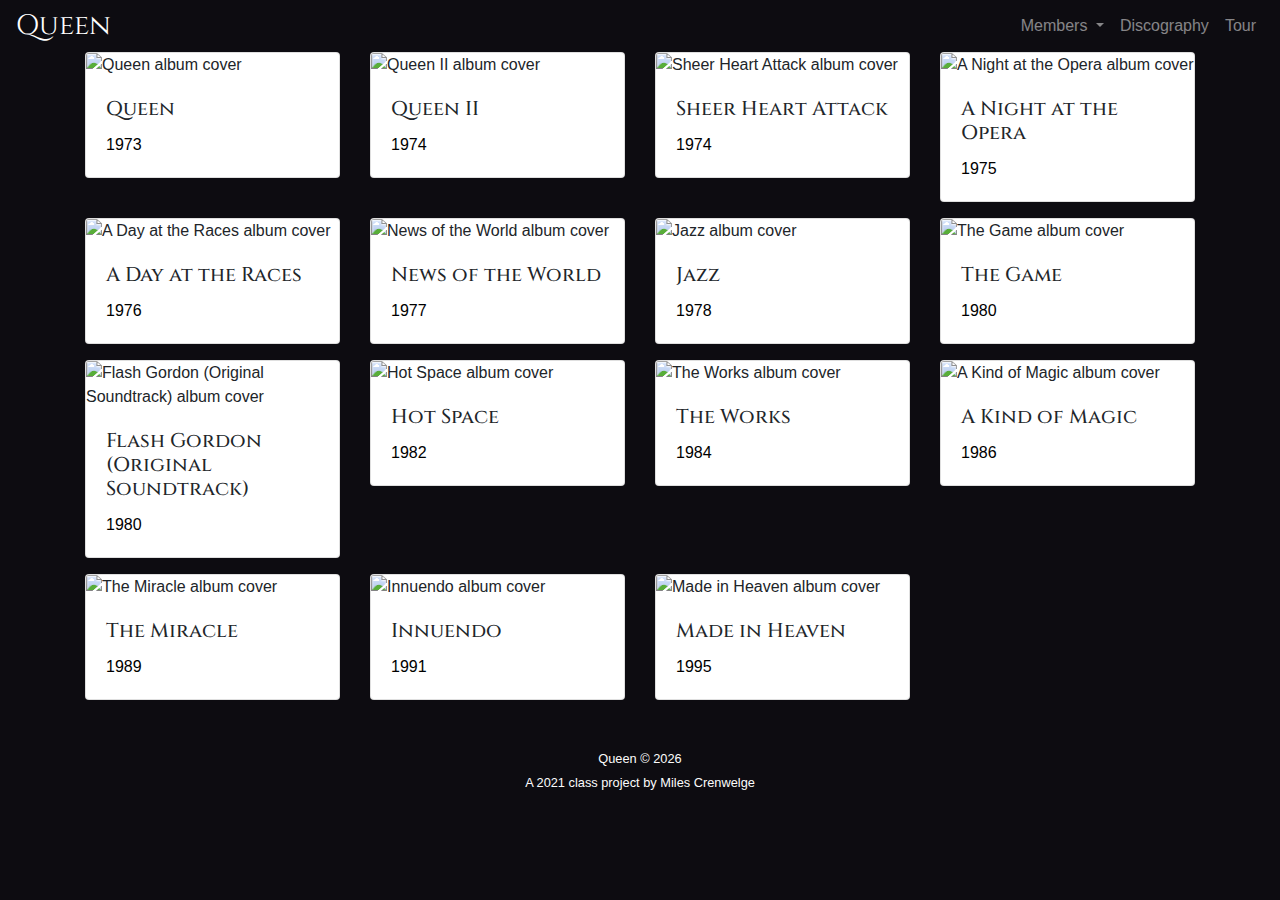
==== docs/discography.html @ da1beb16 "html and templates check in" ====
<!doctype html>
<html lang="en">
  <head>
    <title>Queen | Discography</title>
    <meta name="description" content="Learn about Queen's discography.">
    <meta charset="utf-8">
    <meta http-equiv="X-UA-Compatible" content="IE=edge"/>
    <meta name="viewport" content="width=device-width, initial-scale=1, maximum-scale=1">
    <link rel="stylesheet" href="css/main.css">
    <link rel="preconnect" href="https://fonts.gstatic.com">
    <link href="https://fonts.googleapis.com/css2?family=Cinzel&display=swap" rel="stylesheet">
  </head>
  <body>
    <nav class="navbar navbar-expand-lg navbar-dark navbar-custom">
  <!-- make "Queen" a google font -->
  <a class="navbar-brand" href="index.html">Queen</a>
  <button class="navbar-toggler" type="button" data-toggle="collapse" data-target="#navbarNavDropdown" aria-controls="navbarNavDropdown" aria-expanded="false" aria-label="Toggle navigation">
    <span class="navbar-toggler-icon"></span>
  </button>
  <div class="collapse navbar-collapse" id="navbarNavDropdown">
    <ul class="navbar-nav ml-auto">
      <li class="nav-item">
        <!-- something needs to change here so the dropdown goes under members, not queen -->
        <a class="nav-link dropdown-toggle" href="#" id="navbarDropdownMenuLink" data-toggle="dropdown" aria-haspopup="true" aria-expanded="false">
          Members
        </a>
        <div class="dropdown-menu" aria-labelledby="navbarDropdownMenuLink">
          <!-- gotta change smth here so you can click on another member from the dropdown while on a member page (currently routes to /members/members/..., so it breaks) -->
          <a class="dropdown-item" href="members/freddie-mercury.html">Freddie Mercury</a>
          <a class="dropdown-item" href="members/brian-may.html">Brian May</a>
          <a class="dropdown-item" href="members/roger-taylor.html">Roger Taylor</a>
          <a class="dropdown-item" href="members/john-deacon.html">John Deacon</a>
        </div>
      </li>
      <li class="nav-item">
         <a class="nav-link" href="discography.html">Discography</a>
      </li>
      <li class="nav-item">
         <a class="nav-link" href="tour.html">Tour</a>
      </li>
    </ul>
  </div>
</nav>


    
<div class="container">
<div class="row">
  
  <div class="col-sm-6 col-md-4 col-lg-3">
    <!-- i think it's a padding thing here, not a margin thing, affecting the spacing between each card -->
    <!-- center the cards so the last row with 3 doesn't look so weird -->
    <div class="card mb-3">
      <img src="../img/discs/Queen_Queen.png" alt="Queen album cover" class="card-img-top">
      <div class="card-body">
        <!-- change font -->
        <h5 class="card-title">Queen</h5>
        <!-- change font color -->
        <p class="card-text">1973</p>
      </div>
    </div>
  </div>
  
  <div class="col-sm-6 col-md-4 col-lg-3">
    <!-- i think it's a padding thing here, not a margin thing, affecting the spacing between each card -->
    <!-- center the cards so the last row with 3 doesn't look so weird -->
    <div class="card mb-3">
      <img src="../img/discs/Queen_Queen_II.jpg" alt="Queen II album cover" class="card-img-top">
      <div class="card-body">
        <!-- change font -->
        <h5 class="card-title">Queen II</h5>
        <!-- change font color -->
        <p class="card-text">1974</p>
      </div>
    </div>
  </div>
  
  <div class="col-sm-6 col-md-4 col-lg-3">
    <!-- i think it's a padding thing here, not a margin thing, affecting the spacing between each card -->
    <!-- center the cards so the last row with 3 doesn't look so weird -->
    <div class="card mb-3">
      <img src="../img/discs/Queen_Sheer_Heart_Attack.png" alt="Sheer Heart Attack album cover" class="card-img-top">
      <div class="card-body">
        <!-- change font -->
        <h5 class="card-title">Sheer Heart Attack</h5>
        <!-- change font color -->
        <p class="card-text">1974</p>
      </div>
    </div>
  </div>
  
  <div class="col-sm-6 col-md-4 col-lg-3">
    <!-- i think it's a padding thing here, not a margin thing, affecting the spacing between each card -->
    <!-- center the cards so the last row with 3 doesn't look so weird -->
    <div class="card mb-3">
      <img src="../img/discs/Queen_A_Night_At_The_Opera.png" alt="A Night at the Opera album cover" class="card-img-top">
      <div class="card-body">
        <!-- change font -->
        <h5 class="card-title">A Night at the Opera</h5>
        <!-- change font color -->
        <p class="card-text">1975</p>
      </div>
    </div>
  </div>
  
  <div class="col-sm-6 col-md-4 col-lg-3">
    <!-- i think it's a padding thing here, not a margin thing, affecting the spacing between each card -->
    <!-- center the cards so the last row with 3 doesn't look so weird -->
    <div class="card mb-3">
      <img src="../img/discs/Queen_A_Day_at_the_Races.jpg" alt="A Day at the Races album cover" class="card-img-top">
      <div class="card-body">
        <!-- change font -->
        <h5 class="card-title">A Day at the Races</h5>
        <!-- change font color -->
        <p class="card-text">1976</p>
      </div>
    </div>
  </div>
  
  <div class="col-sm-6 col-md-4 col-lg-3">
    <!-- i think it's a padding thing here, not a margin thing, affecting the spacing between each card -->
    <!-- center the cards so the last row with 3 doesn't look so weird -->
    <div class="card mb-3">
      <img src="../img/discs/Queen_News_Of_The_World.png" alt="News of the World album cover" class="card-img-top">
      <div class="card-body">
        <!-- change font -->
        <h5 class="card-title">News of the World</h5>
        <!-- change font color -->
        <p class="card-text">1977</p>
      </div>
    </div>
  </div>
  
  <div class="col-sm-6 col-md-4 col-lg-3">
    <!-- i think it's a padding thing here, not a margin thing, affecting the spacing between each card -->
    <!-- center the cards so the last row with 3 doesn't look so weird -->
    <div class="card mb-3">
      <img src="../img/discs/Queen_Jazz.png" alt="Jazz album cover" class="card-img-top">
      <div class="card-body">
        <!-- change font -->
        <h5 class="card-title">Jazz</h5>
        <!-- change font color -->
        <p class="card-text">1978</p>
      </div>
    </div>
  </div>
  
  <div class="col-sm-6 col-md-4 col-lg-3">
    <!-- i think it's a padding thing here, not a margin thing, affecting the spacing between each card -->
    <!-- center the cards so the last row with 3 doesn't look so weird -->
    <div class="card mb-3">
      <img src="../img/discs/Queen_The_Game.png" alt="The Game album cover" class="card-img-top">
      <div class="card-body">
        <!-- change font -->
        <h5 class="card-title">The Game</h5>
        <!-- change font color -->
        <p class="card-text">1980</p>
      </div>
    </div>
  </div>
  
  <div class="col-sm-6 col-md-4 col-lg-3">
    <!-- i think it's a padding thing here, not a margin thing, affecting the spacing between each card -->
    <!-- center the cards so the last row with 3 doesn't look so weird -->
    <div class="card mb-3">
      <img src="../img/discs/Queen_Flash_Gordon.png" alt="Flash Gordon (Original Soundtrack) album cover" class="card-img-top">
      <div class="card-body">
        <!-- change font -->
        <h5 class="card-title">Flash Gordon (Original Soundtrack)</h5>
        <!-- change font color -->
        <p class="card-text">1980</p>
      </div>
    </div>
  </div>
  
  <div class="col-sm-6 col-md-4 col-lg-3">
    <!-- i think it's a padding thing here, not a margin thing, affecting the spacing between each card -->
    <!-- center the cards so the last row with 3 doesn't look so weird -->
    <div class="card mb-3">
      <img src="../img/discs/Queen_Hot_Space.png" alt="Hot Space album cover" class="card-img-top">
      <div class="card-body">
        <!-- change font -->
        <h5 class="card-title">Hot Space</h5>
        <!-- change font color -->
        <p class="card-text">1982</p>
      </div>
    </div>
  </div>
  
  <div class="col-sm-6 col-md-4 col-lg-3">
    <!-- i think it's a padding thing here, not a margin thing, affecting the spacing between each card -->
    <!-- center the cards so the last row with 3 doesn't look so weird -->
    <div class="card mb-3">
      <img src="../img/discs/Queen_The_Works.png" alt="The Works album cover" class="card-img-top">
      <div class="card-body">
        <!-- change font -->
        <h5 class="card-title">The Works</h5>
        <!-- change font color -->
        <p class="card-text">1984</p>
      </div>
    </div>
  </div>
  
  <div class="col-sm-6 col-md-4 col-lg-3">
    <!-- i think it's a padding thing here, not a margin thing, affecting the spacing between each card -->
    <!-- center the cards so the last row with 3 doesn't look so weird -->
    <div class="card mb-3">
      <img src="../img/discs/Queen_A_Kind_Of_Magic.png" alt="A Kind of Magic album cover" class="card-img-top">
      <div class="card-body">
        <!-- change font -->
        <h5 class="card-title">A Kind of Magic</h5>
        <!-- change font color -->
        <p class="card-text">1986</p>
      </div>
    </div>
  </div>
  
  <div class="col-sm-6 col-md-4 col-lg-3">
    <!-- i think it's a padding thing here, not a margin thing, affecting the spacing between each card -->
    <!-- center the cards so the last row with 3 doesn't look so weird -->
    <div class="card mb-3">
      <img src="../img/discs/Queen_The_Miracle.png" alt="The Miracle album cover" class="card-img-top">
      <div class="card-body">
        <!-- change font -->
        <h5 class="card-title">The Miracle</h5>
        <!-- change font color -->
        <p class="card-text">1989</p>
      </div>
    </div>
  </div>
  
  <div class="col-sm-6 col-md-4 col-lg-3">
    <!-- i think it's a padding thing here, not a margin thing, affecting the spacing between each card -->
    <!-- center the cards so the last row with 3 doesn't look so weird -->
    <div class="card mb-3">
      <img src="../img/discs/Queen_Innuendo.png" alt="Innuendo album cover" class="card-img-top">
      <div class="card-body">
        <!-- change font -->
        <h5 class="card-title">Innuendo</h5>
        <!-- change font color -->
        <p class="card-text">1991</p>
      </div>
    </div>
  </div>
  
  <div class="col-sm-6 col-md-4 col-lg-3">
    <!-- i think it's a padding thing here, not a margin thing, affecting the spacing between each card -->
    <!-- center the cards so the last row with 3 doesn't look so weird -->
    <div class="card mb-3">
      <img src="../img/discs/Queen_Made_in_Heaven.jpg" alt="Made in Heaven album cover" class="card-img-top">
      <div class="card-body">
        <!-- change font -->
        <h5 class="card-title">Made in Heaven</h5>
        <!-- change font color -->
        <p class="card-text">1995</p>
      </div>
    </div>
  </div>
  
</div>



    <footer>
<p id="legal" class="center-block text-center">
  <small> Queen &copy; <span class="copyright-year"></span><br>A 2021 class project by Miles Crenwelge</p>
</footer>


    <script src="js/jquery.js"></script>
    <script src="js/popper.js"></script>
    <script src="js/bootstrap.js"></script>
    <script src="js/scripts.js"></script>
  </body>
</html>
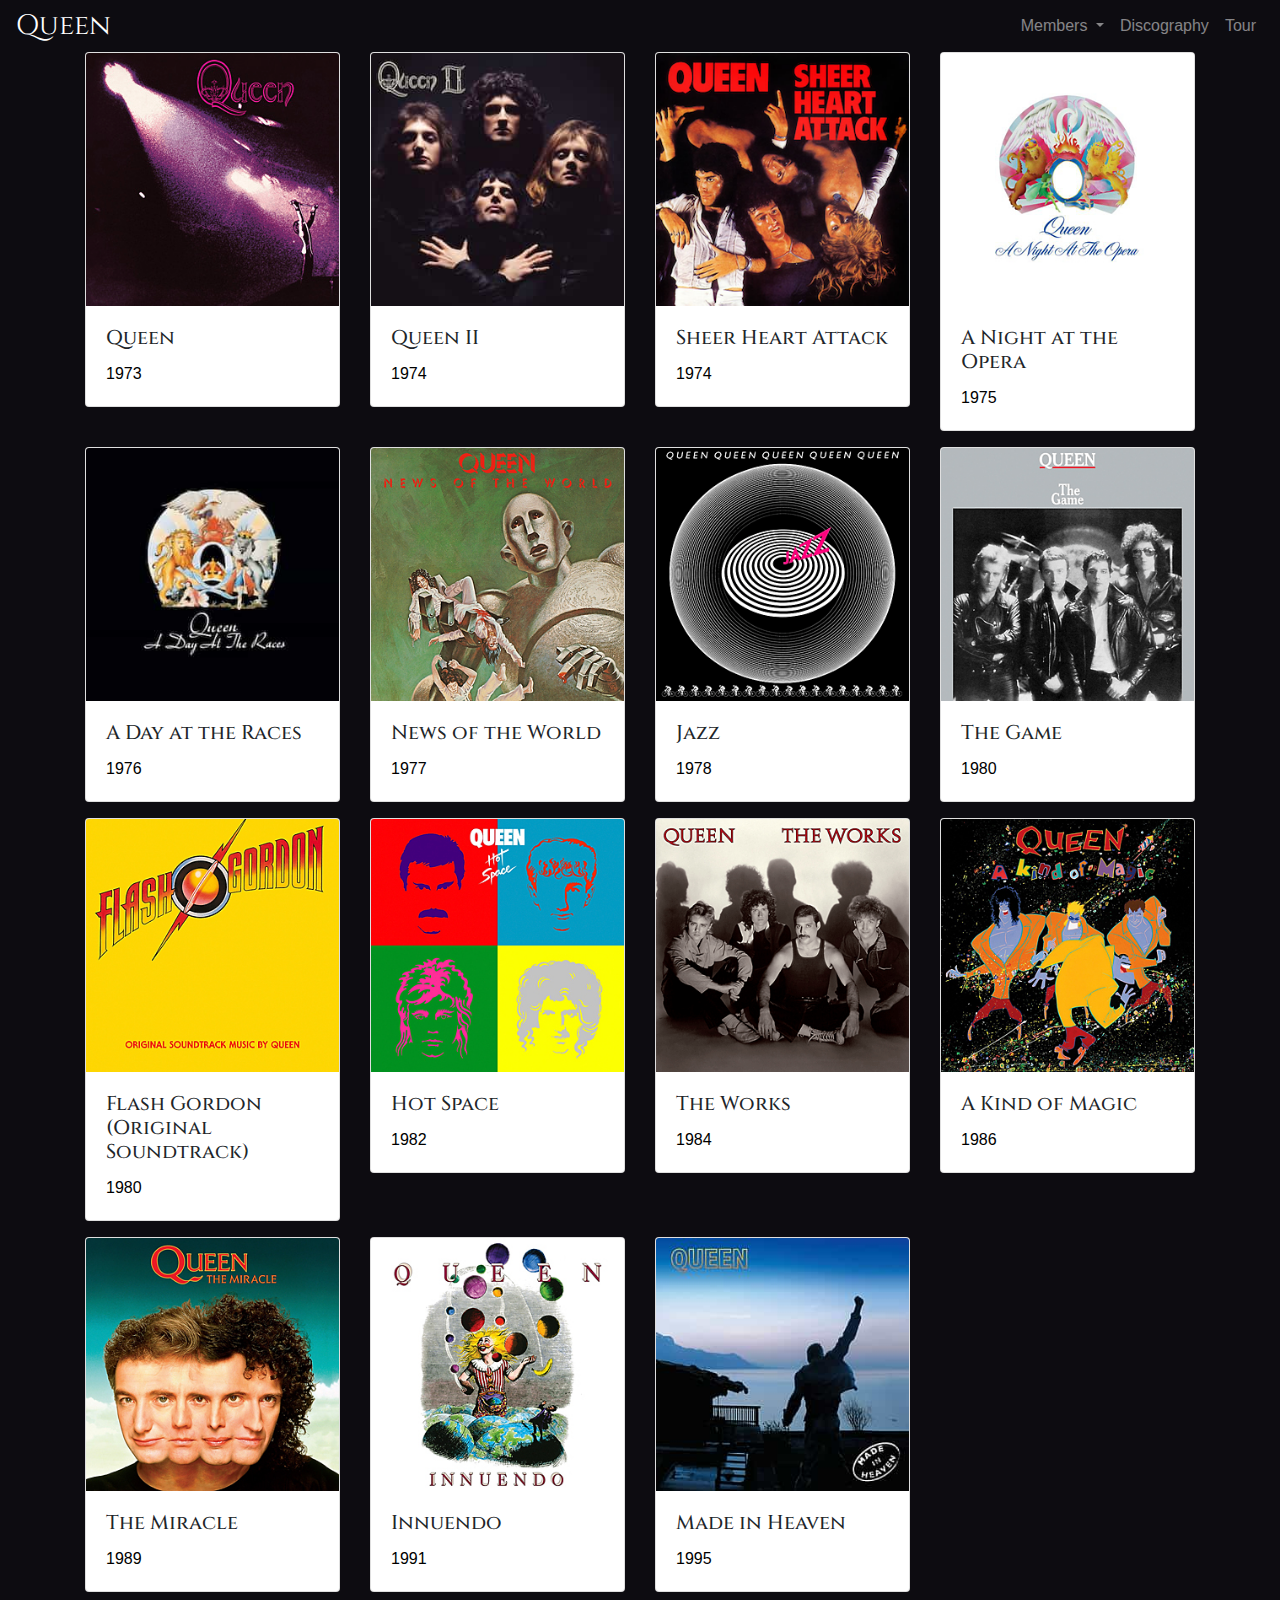
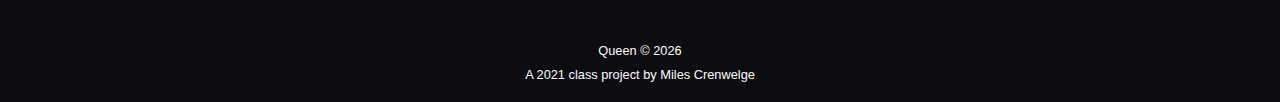
==== commit f7824f51: "fixing images for pages, hopefully" ====
--- a/docs/discography.html
+++ b/docs/discography.html
@@ -51,7 +51,7 @@
     <!-- i think it's a padding thing here, not a margin thing, affecting the spacing between each card -->
     <!-- center the cards so the last row with 3 doesn't look so weird -->
     <div class="card mb-3">
-      <img src="../img/discs/Queen_Queen.png" alt="Queen album cover" class="card-img-top">
+      <img src="img/discs/Queen_Queen.png" alt="Queen album cover" class="card-img-top">
       <div class="card-body">
         <!-- change font -->
         <h5 class="card-title">Queen</h5>
@@ -65,7 +65,7 @@
     <!-- i think it's a padding thing here, not a margin thing, affecting the spacing between each card -->
     <!-- center the cards so the last row with 3 doesn't look so weird -->
     <div class="card mb-3">
-      <img src="../img/discs/Queen_Queen_II.jpg" alt="Queen II album cover" class="card-img-top">
+      <img src="img/discs/Queen_Queen_II.jpg" alt="Queen II album cover" class="card-img-top">
       <div class="card-body">
         <!-- change font -->
         <h5 class="card-title">Queen II</h5>
@@ -79,7 +79,7 @@
     <!-- i think it's a padding thing here, not a margin thing, affecting the spacing between each card -->
     <!-- center the cards so the last row with 3 doesn't look so weird -->
     <div class="card mb-3">
-      <img src="../img/discs/Queen_Sheer_Heart_Attack.png" alt="Sheer Heart Attack album cover" class="card-img-top">
+      <img src="img/discs/Queen_Sheer_Heart_Attack.png" alt="Sheer Heart Attack album cover" class="card-img-top">
       <div class="card-body">
         <!-- change font -->
         <h5 class="card-title">Sheer Heart Attack</h5>
@@ -93,7 +93,7 @@
     <!-- i think it's a padding thing here, not a margin thing, affecting the spacing between each card -->
     <!-- center the cards so the last row with 3 doesn't look so weird -->
     <div class="card mb-3">
-      <img src="../img/discs/Queen_A_Night_At_The_Opera.png" alt="A Night at the Opera album cover" class="card-img-top">
+      <img src="img/discs/Queen_A_Night_At_The_Opera.png" alt="A Night at the Opera album cover" class="card-img-top">
       <div class="card-body">
         <!-- change font -->
         <h5 class="card-title">A Night at the Opera</h5>
@@ -107,7 +107,7 @@
     <!-- i think it's a padding thing here, not a margin thing, affecting the spacing between each card -->
     <!-- center the cards so the last row with 3 doesn't look so weird -->
     <div class="card mb-3">
-      <img src="../img/discs/Queen_A_Day_at_the_Races.jpg" alt="A Day at the Races album cover" class="card-img-top">
+      <img src="img/discs/Queen_A_Day_at_the_Races.jpg" alt="A Day at the Races album cover" class="card-img-top">
       <div class="card-body">
         <!-- change font -->
         <h5 class="card-title">A Day at the Races</h5>
@@ -121,7 +121,7 @@
     <!-- i think it's a padding thing here, not a margin thing, affecting the spacing between each card -->
     <!-- center the cards so the last row with 3 doesn't look so weird -->
     <div class="card mb-3">
-      <img src="../img/discs/Queen_News_Of_The_World.png" alt="News of the World album cover" class="card-img-top">
+      <img src="img/discs/Queen_News_Of_The_World.png" alt="News of the World album cover" class="card-img-top">
       <div class="card-body">
         <!-- change font -->
         <h5 class="card-title">News of the World</h5>
@@ -135,7 +135,7 @@
     <!-- i think it's a padding thing here, not a margin thing, affecting the spacing between each card -->
     <!-- center the cards so the last row with 3 doesn't look so weird -->
     <div class="card mb-3">
-      <img src="../img/discs/Queen_Jazz.png" alt="Jazz album cover" class="card-img-top">
+      <img src="img/discs/Queen_Jazz.png" alt="Jazz album cover" class="card-img-top">
       <div class="card-body">
         <!-- change font -->
         <h5 class="card-title">Jazz</h5>
@@ -149,7 +149,7 @@
     <!-- i think it's a padding thing here, not a margin thing, affecting the spacing between each card -->
     <!-- center the cards so the last row with 3 doesn't look so weird -->
     <div class="card mb-3">
-      <img src="../img/discs/Queen_The_Game.png" alt="The Game album cover" class="card-img-top">
+      <img src="img/discs/Queen_The_Game.png" alt="The Game album cover" class="card-img-top">
       <div class="card-body">
         <!-- change font -->
         <h5 class="card-title">The Game</h5>
@@ -163,7 +163,7 @@
     <!-- i think it's a padding thing here, not a margin thing, affecting the spacing between each card -->
     <!-- center the cards so the last row with 3 doesn't look so weird -->
     <div class="card mb-3">
-      <img src="../img/discs/Queen_Flash_Gordon.png" alt="Flash Gordon (Original Soundtrack) album cover" class="card-img-top">
+      <img src="img/discs/Queen_Flash_Gordon.png" alt="Flash Gordon (Original Soundtrack) album cover" class="card-img-top">
       <div class="card-body">
         <!-- change font -->
         <h5 class="card-title">Flash Gordon (Original Soundtrack)</h5>
@@ -177,7 +177,7 @@
     <!-- i think it's a padding thing here, not a margin thing, affecting the spacing between each card -->
     <!-- center the cards so the last row with 3 doesn't look so weird -->
     <div class="card mb-3">
-      <img src="../img/discs/Queen_Hot_Space.png" alt="Hot Space album cover" class="card-img-top">
+      <img src="img/discs/Queen_Hot_Space.png" alt="Hot Space album cover" class="card-img-top">
       <div class="card-body">
         <!-- change font -->
         <h5 class="card-title">Hot Space</h5>
@@ -191,7 +191,7 @@
     <!-- i think it's a padding thing here, not a margin thing, affecting the spacing between each card -->
     <!-- center the cards so the last row with 3 doesn't look so weird -->
     <div class="card mb-3">
-      <img src="../img/discs/Queen_The_Works.png" alt="The Works album cover" class="card-img-top">
+      <img src="img/discs/Queen_The_Works.png" alt="The Works album cover" class="card-img-top">
       <div class="card-body">
         <!-- change font -->
         <h5 class="card-title">The Works</h5>
@@ -205,7 +205,7 @@
     <!-- i think it's a padding thing here, not a margin thing, affecting the spacing between each card -->
     <!-- center the cards so the last row with 3 doesn't look so weird -->
     <div class="card mb-3">
-      <img src="../img/discs/Queen_A_Kind_Of_Magic.png" alt="A Kind of Magic album cover" class="card-img-top">
+      <img src="img/discs/Queen_A_Kind_Of_Magic.png" alt="A Kind of Magic album cover" class="card-img-top">
       <div class="card-body">
         <!-- change font -->
         <h5 class="card-title">A Kind of Magic</h5>
@@ -219,7 +219,7 @@
     <!-- i think it's a padding thing here, not a margin thing, affecting the spacing between each card -->
     <!-- center the cards so the last row with 3 doesn't look so weird -->
     <div class="card mb-3">
-      <img src="../img/discs/Queen_The_Miracle.png" alt="The Miracle album cover" class="card-img-top">
+      <img src="img/discs/Queen_The_Miracle.png" alt="The Miracle album cover" class="card-img-top">
       <div class="card-body">
         <!-- change font -->
         <h5 class="card-title">The Miracle</h5>
@@ -233,7 +233,7 @@
     <!-- i think it's a padding thing here, not a margin thing, affecting the spacing between each card -->
     <!-- center the cards so the last row with 3 doesn't look so weird -->
     <div class="card mb-3">
-      <img src="../img/discs/Queen_Innuendo.png" alt="Innuendo album cover" class="card-img-top">
+      <img src="img/discs/Queen_Innuendo.png" alt="Innuendo album cover" class="card-img-top">
       <div class="card-body">
         <!-- change font -->
         <h5 class="card-title">Innuendo</h5>
@@ -247,7 +247,7 @@
     <!-- i think it's a padding thing here, not a margin thing, affecting the spacing between each card -->
     <!-- center the cards so the last row with 3 doesn't look so weird -->
     <div class="card mb-3">
-      <img src="../img/discs/Queen_Made_in_Heaven.jpg" alt="Made in Heaven album cover" class="card-img-top">
+      <img src="img/discs/Queen_Made_in_Heaven.jpg" alt="Made in Heaven album cover" class="card-img-top">
       <div class="card-body">
         <!-- change font -->
         <h5 class="card-title">Made in Heaven</h5>
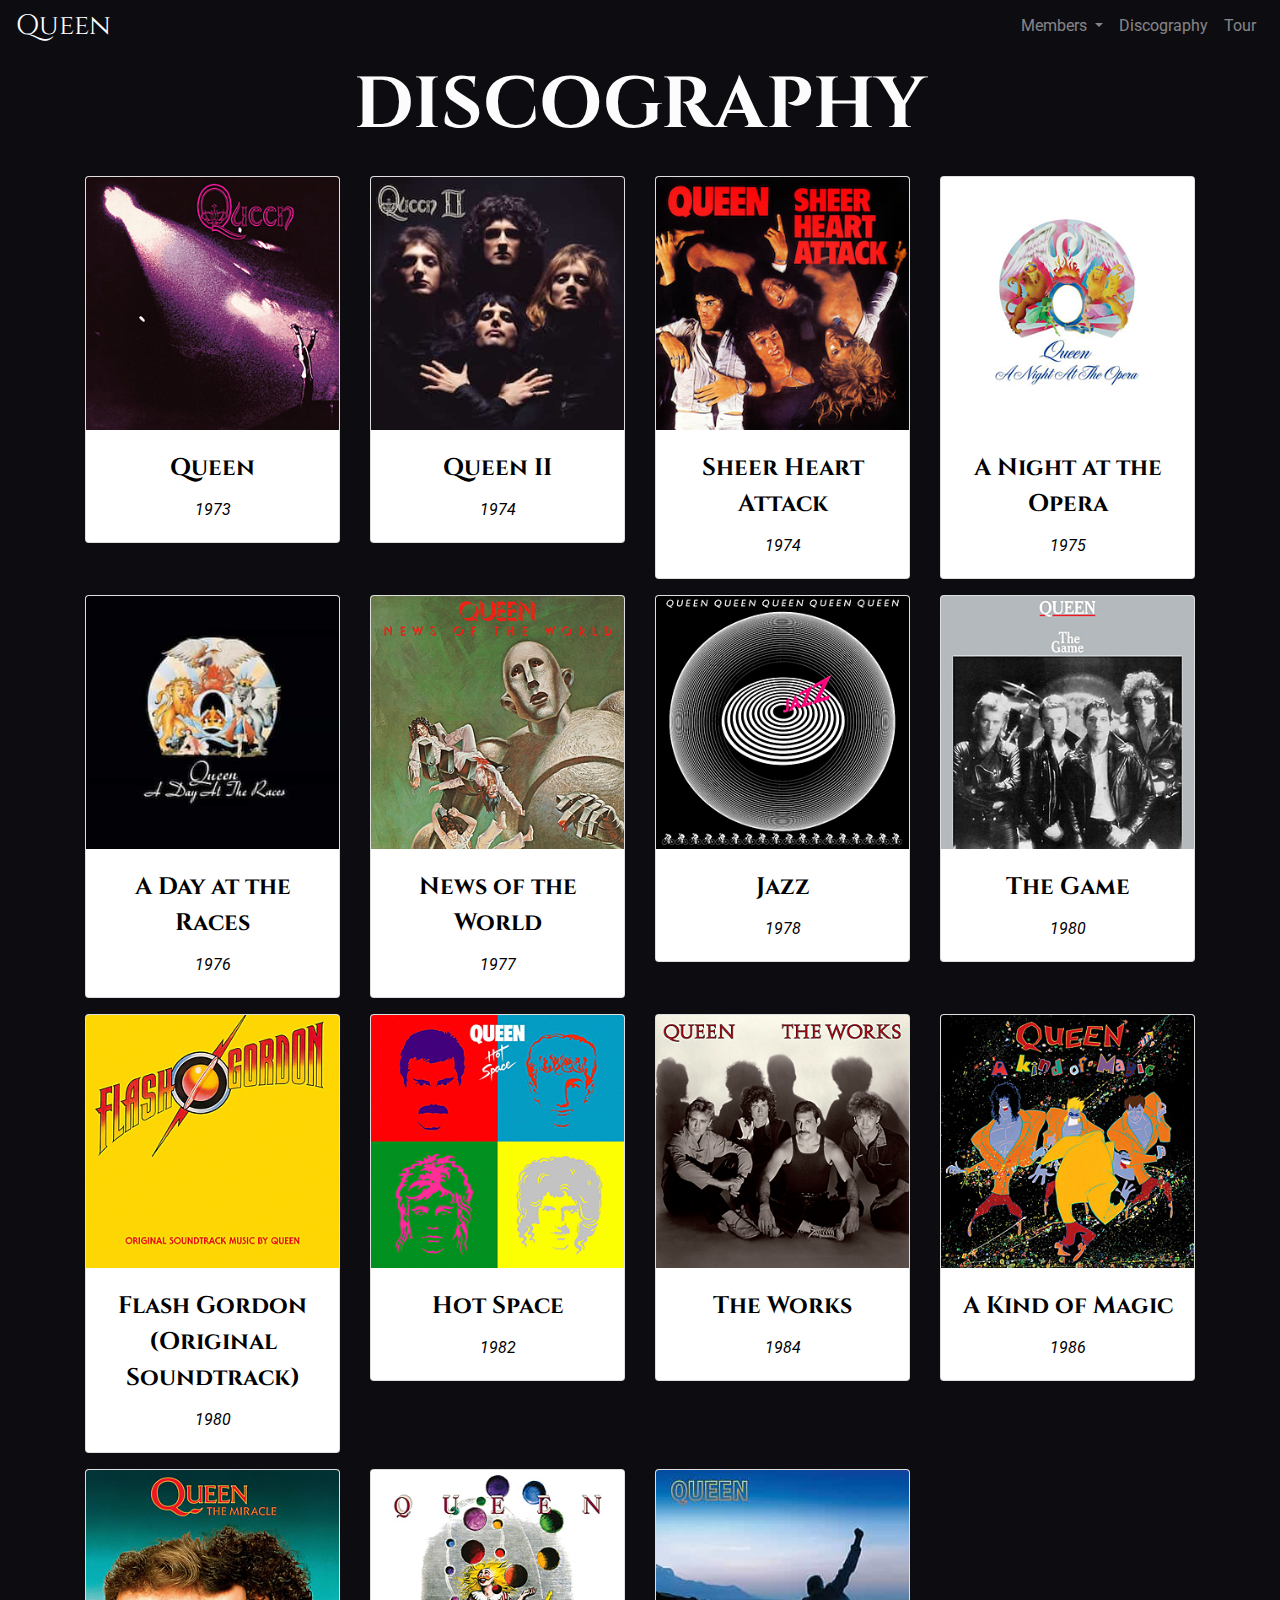
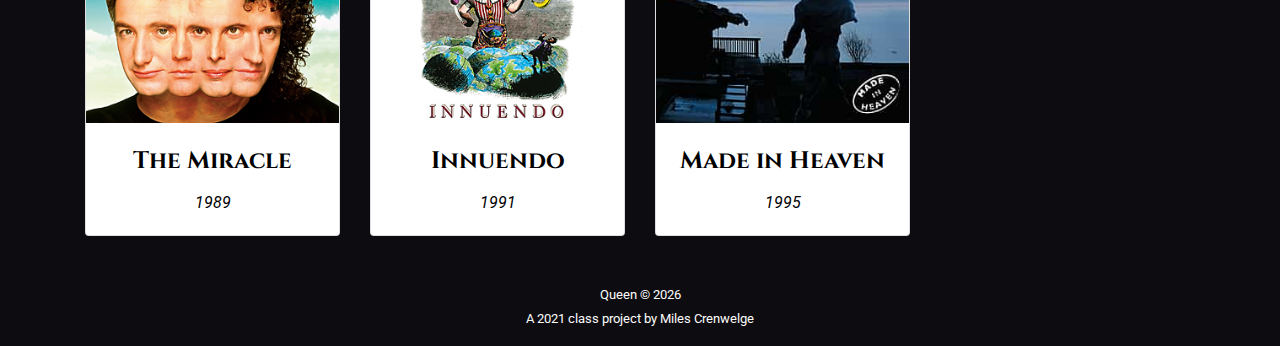
==== commit 939996f3: "updating some fonts" ====
--- a/docs/discography.html
+++ b/docs/discography.html
@@ -8,7 +8,8 @@
     <meta name="viewport" content="width=device-width, initial-scale=1, maximum-scale=1">
     <link rel="stylesheet" href="css/main.css">
     <link rel="preconnect" href="https://fonts.gstatic.com">
-    <link href="https://fonts.googleapis.com/css2?family=Cinzel&display=swap" rel="stylesheet">
+    <link rel="preconnect" href="https://fonts.gstatic.com">
+    <link href="https://fonts.googleapis.com/css2?family=Cinzel&family=Roboto:ital@0;1&display=swap" rel="stylesheet">
   </head>
   <body>
     <nav class="navbar navbar-expand-lg navbar-dark navbar-custom">
@@ -45,214 +46,170 @@
 
     
 <div class="container">
+<p class="discography-header text-center">DISCOGRAPHY</p>
 <div class="row">
   
   <div class="col-sm-6 col-md-4 col-lg-3">
-    <!-- i think it's a padding thing here, not a margin thing, affecting the spacing between each card -->
-    <!-- center the cards so the last row with 3 doesn't look so weird -->
+    <!-- any way to center the final row so it doesn't look so weird? -->
     <div class="card mb-3">
       <img src="img/discs/Queen_Queen.png" alt="Queen album cover" class="card-img-top">
       <div class="card-body">
-        <!-- change font -->
-        <h5 class="card-title">Queen</h5>
-        <!-- change font color -->
-        <p class="card-text">1973</p>
-      </div>
-    </div>
-  </div>
-  
-  <div class="col-sm-6 col-md-4 col-lg-3">
-    <!-- i think it's a padding thing here, not a margin thing, affecting the spacing between each card -->
-    <!-- center the cards so the last row with 3 doesn't look so weird -->
+        <p class="card-title text-center">Queen</p>
+        <p class="card-text text-center">1973</p>
+      </div>
+    </div>
+  </div>
+  
+  <div class="col-sm-6 col-md-4 col-lg-3">
+    <!-- any way to center the final row so it doesn't look so weird? -->
     <div class="card mb-3">
       <img src="img/discs/Queen_Queen_II.jpg" alt="Queen II album cover" class="card-img-top">
       <div class="card-body">
-        <!-- change font -->
-        <h5 class="card-title">Queen II</h5>
-        <!-- change font color -->
-        <p class="card-text">1974</p>
-      </div>
-    </div>
-  </div>
-  
-  <div class="col-sm-6 col-md-4 col-lg-3">
-    <!-- i think it's a padding thing here, not a margin thing, affecting the spacing between each card -->
-    <!-- center the cards so the last row with 3 doesn't look so weird -->
+        <p class="card-title text-center">Queen II</p>
+        <p class="card-text text-center">1974</p>
+      </div>
+    </div>
+  </div>
+  
+  <div class="col-sm-6 col-md-4 col-lg-3">
+    <!-- any way to center the final row so it doesn't look so weird? -->
     <div class="card mb-3">
       <img src="img/discs/Queen_Sheer_Heart_Attack.png" alt="Sheer Heart Attack album cover" class="card-img-top">
       <div class="card-body">
-        <!-- change font -->
-        <h5 class="card-title">Sheer Heart Attack</h5>
-        <!-- change font color -->
-        <p class="card-text">1974</p>
-      </div>
-    </div>
-  </div>
-  
-  <div class="col-sm-6 col-md-4 col-lg-3">
-    <!-- i think it's a padding thing here, not a margin thing, affecting the spacing between each card -->
-    <!-- center the cards so the last row with 3 doesn't look so weird -->
+        <p class="card-title text-center">Sheer Heart Attack</p>
+        <p class="card-text text-center">1974</p>
+      </div>
+    </div>
+  </div>
+  
+  <div class="col-sm-6 col-md-4 col-lg-3">
+    <!-- any way to center the final row so it doesn't look so weird? -->
     <div class="card mb-3">
       <img src="img/discs/Queen_A_Night_At_The_Opera.png" alt="A Night at the Opera album cover" class="card-img-top">
       <div class="card-body">
-        <!-- change font -->
-        <h5 class="card-title">A Night at the Opera</h5>
-        <!-- change font color -->
-        <p class="card-text">1975</p>
-      </div>
-    </div>
-  </div>
-  
-  <div class="col-sm-6 col-md-4 col-lg-3">
-    <!-- i think it's a padding thing here, not a margin thing, affecting the spacing between each card -->
-    <!-- center the cards so the last row with 3 doesn't look so weird -->
+        <p class="card-title text-center">A Night at the Opera</p>
+        <p class="card-text text-center">1975</p>
+      </div>
+    </div>
+  </div>
+  
+  <div class="col-sm-6 col-md-4 col-lg-3">
+    <!-- any way to center the final row so it doesn't look so weird? -->
     <div class="card mb-3">
       <img src="img/discs/Queen_A_Day_at_the_Races.jpg" alt="A Day at the Races album cover" class="card-img-top">
       <div class="card-body">
-        <!-- change font -->
-        <h5 class="card-title">A Day at the Races</h5>
-        <!-- change font color -->
-        <p class="card-text">1976</p>
-      </div>
-    </div>
-  </div>
-  
-  <div class="col-sm-6 col-md-4 col-lg-3">
-    <!-- i think it's a padding thing here, not a margin thing, affecting the spacing between each card -->
-    <!-- center the cards so the last row with 3 doesn't look so weird -->
+        <p class="card-title text-center">A Day at the Races</p>
+        <p class="card-text text-center">1976</p>
+      </div>
+    </div>
+  </div>
+  
+  <div class="col-sm-6 col-md-4 col-lg-3">
+    <!-- any way to center the final row so it doesn't look so weird? -->
     <div class="card mb-3">
       <img src="img/discs/Queen_News_Of_The_World.png" alt="News of the World album cover" class="card-img-top">
       <div class="card-body">
-        <!-- change font -->
-        <h5 class="card-title">News of the World</h5>
-        <!-- change font color -->
-        <p class="card-text">1977</p>
-      </div>
-    </div>
-  </div>
-  
-  <div class="col-sm-6 col-md-4 col-lg-3">
-    <!-- i think it's a padding thing here, not a margin thing, affecting the spacing between each card -->
-    <!-- center the cards so the last row with 3 doesn't look so weird -->
+        <p class="card-title text-center">News of the World</p>
+        <p class="card-text text-center">1977</p>
+      </div>
+    </div>
+  </div>
+  
+  <div class="col-sm-6 col-md-4 col-lg-3">
+    <!-- any way to center the final row so it doesn't look so weird? -->
     <div class="card mb-3">
       <img src="img/discs/Queen_Jazz.png" alt="Jazz album cover" class="card-img-top">
       <div class="card-body">
-        <!-- change font -->
-        <h5 class="card-title">Jazz</h5>
-        <!-- change font color -->
-        <p class="card-text">1978</p>
-      </div>
-    </div>
-  </div>
-  
-  <div class="col-sm-6 col-md-4 col-lg-3">
-    <!-- i think it's a padding thing here, not a margin thing, affecting the spacing between each card -->
-    <!-- center the cards so the last row with 3 doesn't look so weird -->
+        <p class="card-title text-center">Jazz</p>
+        <p class="card-text text-center">1978</p>
+      </div>
+    </div>
+  </div>
+  
+  <div class="col-sm-6 col-md-4 col-lg-3">
+    <!-- any way to center the final row so it doesn't look so weird? -->
     <div class="card mb-3">
       <img src="img/discs/Queen_The_Game.png" alt="The Game album cover" class="card-img-top">
       <div class="card-body">
-        <!-- change font -->
-        <h5 class="card-title">The Game</h5>
-        <!-- change font color -->
-        <p class="card-text">1980</p>
-      </div>
-    </div>
-  </div>
-  
-  <div class="col-sm-6 col-md-4 col-lg-3">
-    <!-- i think it's a padding thing here, not a margin thing, affecting the spacing between each card -->
-    <!-- center the cards so the last row with 3 doesn't look so weird -->
+        <p class="card-title text-center">The Game</p>
+        <p class="card-text text-center">1980</p>
+      </div>
+    </div>
+  </div>
+  
+  <div class="col-sm-6 col-md-4 col-lg-3">
+    <!-- any way to center the final row so it doesn't look so weird? -->
     <div class="card mb-3">
       <img src="img/discs/Queen_Flash_Gordon.png" alt="Flash Gordon (Original Soundtrack) album cover" class="card-img-top">
       <div class="card-body">
-        <!-- change font -->
-        <h5 class="card-title">Flash Gordon (Original Soundtrack)</h5>
-        <!-- change font color -->
-        <p class="card-text">1980</p>
-      </div>
-    </div>
-  </div>
-  
-  <div class="col-sm-6 col-md-4 col-lg-3">
-    <!-- i think it's a padding thing here, not a margin thing, affecting the spacing between each card -->
-    <!-- center the cards so the last row with 3 doesn't look so weird -->
+        <p class="card-title text-center">Flash Gordon (Original Soundtrack)</p>
+        <p class="card-text text-center">1980</p>
+      </div>
+    </div>
+  </div>
+  
+  <div class="col-sm-6 col-md-4 col-lg-3">
+    <!-- any way to center the final row so it doesn't look so weird? -->
     <div class="card mb-3">
       <img src="img/discs/Queen_Hot_Space.png" alt="Hot Space album cover" class="card-img-top">
       <div class="card-body">
-        <!-- change font -->
-        <h5 class="card-title">Hot Space</h5>
-        <!-- change font color -->
-        <p class="card-text">1982</p>
-      </div>
-    </div>
-  </div>
-  
-  <div class="col-sm-6 col-md-4 col-lg-3">
-    <!-- i think it's a padding thing here, not a margin thing, affecting the spacing between each card -->
-    <!-- center the cards so the last row with 3 doesn't look so weird -->
+        <p class="card-title text-center">Hot Space</p>
+        <p class="card-text text-center">1982</p>
+      </div>
+    </div>
+  </div>
+  
+  <div class="col-sm-6 col-md-4 col-lg-3">
+    <!-- any way to center the final row so it doesn't look so weird? -->
     <div class="card mb-3">
       <img src="img/discs/Queen_The_Works.png" alt="The Works album cover" class="card-img-top">
       <div class="card-body">
-        <!-- change font -->
-        <h5 class="card-title">The Works</h5>
-        <!-- change font color -->
-        <p class="card-text">1984</p>
-      </div>
-    </div>
-  </div>
-  
-  <div class="col-sm-6 col-md-4 col-lg-3">
-    <!-- i think it's a padding thing here, not a margin thing, affecting the spacing between each card -->
-    <!-- center the cards so the last row with 3 doesn't look so weird -->
+        <p class="card-title text-center">The Works</p>
+        <p class="card-text text-center">1984</p>
+      </div>
+    </div>
+  </div>
+  
+  <div class="col-sm-6 col-md-4 col-lg-3">
+    <!-- any way to center the final row so it doesn't look so weird? -->
     <div class="card mb-3">
       <img src="img/discs/Queen_A_Kind_Of_Magic.png" alt="A Kind of Magic album cover" class="card-img-top">
       <div class="card-body">
-        <!-- change font -->
-        <h5 class="card-title">A Kind of Magic</h5>
-        <!-- change font color -->
-        <p class="card-text">1986</p>
-      </div>
-    </div>
-  </div>
-  
-  <div class="col-sm-6 col-md-4 col-lg-3">
-    <!-- i think it's a padding thing here, not a margin thing, affecting the spacing between each card -->
-    <!-- center the cards so the last row with 3 doesn't look so weird -->
+        <p class="card-title text-center">A Kind of Magic</p>
+        <p class="card-text text-center">1986</p>
+      </div>
+    </div>
+  </div>
+  
+  <div class="col-sm-6 col-md-4 col-lg-3">
+    <!-- any way to center the final row so it doesn't look so weird? -->
     <div class="card mb-3">
       <img src="img/discs/Queen_The_Miracle.png" alt="The Miracle album cover" class="card-img-top">
       <div class="card-body">
-        <!-- change font -->
-        <h5 class="card-title">The Miracle</h5>
-        <!-- change font color -->
-        <p class="card-text">1989</p>
-      </div>
-    </div>
-  </div>
-  
-  <div class="col-sm-6 col-md-4 col-lg-3">
-    <!-- i think it's a padding thing here, not a margin thing, affecting the spacing between each card -->
-    <!-- center the cards so the last row with 3 doesn't look so weird -->
+        <p class="card-title text-center">The Miracle</p>
+        <p class="card-text text-center">1989</p>
+      </div>
+    </div>
+  </div>
+  
+  <div class="col-sm-6 col-md-4 col-lg-3">
+    <!-- any way to center the final row so it doesn't look so weird? -->
     <div class="card mb-3">
       <img src="img/discs/Queen_Innuendo.png" alt="Innuendo album cover" class="card-img-top">
       <div class="card-body">
-        <!-- change font -->
-        <h5 class="card-title">Innuendo</h5>
-        <!-- change font color -->
-        <p class="card-text">1991</p>
-      </div>
-    </div>
-  </div>
-  
-  <div class="col-sm-6 col-md-4 col-lg-3">
-    <!-- i think it's a padding thing here, not a margin thing, affecting the spacing between each card -->
-    <!-- center the cards so the last row with 3 doesn't look so weird -->
+        <p class="card-title text-center">Innuendo</p>
+        <p class="card-text text-center">1991</p>
+      </div>
+    </div>
+  </div>
+  
+  <div class="col-sm-6 col-md-4 col-lg-3">
+    <!-- any way to center the final row so it doesn't look so weird? -->
     <div class="card mb-3">
       <img src="img/discs/Queen_Made_in_Heaven.jpg" alt="Made in Heaven album cover" class="card-img-top">
       <div class="card-body">
-        <!-- change font -->
-        <h5 class="card-title">Made in Heaven</h5>
-        <!-- change font color -->
-        <p class="card-text">1995</p>
+        <p class="card-title text-center">Made in Heaven</p>
+        <p class="card-text text-center">1995</p>
       </div>
     </div>
   </div>
--- a/docs/css/main.css
+++ b/docs/css/main.css
@@ -3,5 +3,5 @@
  * Copyright 2011-2021 The Bootstrap Authors
  * Copyright 2011-2021 Twitter, Inc.
  * Licensed under MIT (https://github.com/twbs/bootstrap/blob/main/LICENSE)
- */:root{--blue:#007bff;--indigo:#6610f2;--purple:#6f42c1;--pink:#e83e8c;--red:#dc3545;--orange:#fd7e14;--yellow:#ffc107;--green:#28a745;--teal:#20c997;--cyan:#17a2b8;--white:#fff;--gray:#6c757d;--gray-dark:#343a40;--primary:#007bff;--secondary:#6c757d;--success:#28a745;--info:#17a2b8;--warning:#ffc107;--danger:#dc3545;--light:#f8f9fa;--dark:#343a40;--breakpoint-xs:0;--breakpoint-sm:576px;--breakpoint-md:768px;--breakpoint-lg:992px;--breakpoint-xl:1200px;--font-family-sans-serif:-apple-system,BlinkMacSystemFont,"Segoe UI",Roboto,"Helvetica Neue",Arial,"Noto Sans","Liberation Sans",sans-serif,"Apple Color Emoji","Segoe UI Emoji","Segoe UI Symbol","Noto Color Emoji";--font-family-monospace:SFMono-Regular,Menlo,Monaco,Consolas,"Liberation Mono","Courier New",monospace}*,:after,:before{box-sizing:border-box}html{font-family:sans-serif;line-height:1.15;-webkit-text-size-adjust:100%;-webkit-tap-highlight-color:rgba(0,0,0,0)}article,aside,figcaption,figure,footer,header,hgroup,main,nav,section{display:block}body{margin:0;font-family:-apple-system,BlinkMacSystemFont,Segoe UI,Roboto,Helvetica Neue,Arial,Noto Sans,Liberation Sans,sans-serif,Apple Color Emoji,Segoe UI Emoji,Segoe UI Symbol,Noto Color Emoji;font-size:1rem;font-weight:400;line-height:1.5;color:#212529;text-align:left;background-color:#fff}[tabindex="-1"]:focus:not(:focus-visible){outline:0!important}hr{box-sizing:content-box;height:0;overflow:visible}h1,h2,h3,h4,h5,h6{margin-top:0;margin-bottom:.5rem}p{margin-top:0;margin-bottom:1rem}abbr[data-original-title],abbr[title]{text-decoration:underline;-webkit-text-decoration:underline dotted;-moz-text-decoration:underline dotted;text-decoration:underline dotted;cursor:help;border-bottom:0;-webkit-text-decoration-skip-ink:none;text-decoration-skip-ink:none}address{font-style:normal;line-height:inherit}address,dl,ol,ul{margin-bottom:1rem}dl,ol,ul{margin-top:0}ol ol,ol ul,ul ol,ul ul{margin-bottom:0}dt{font-weight:700}dd{margin-bottom:.5rem;margin-left:0}blockquote{margin:0 0 1rem}b,strong{font-weight:bolder}small{font-size:80%}sub,sup{position:relative;font-size:75%;line-height:0;vertical-align:baseline}sub{bottom:-.25em}sup{top:-.5em}a{color:#007bff;text-decoration:none;background-color:transparent}a:hover{color:#0056b3;text-decoration:underline}a:not([href]):not([class]){color:inherit;text-decoration:none}a:not([href]):not([class]):hover{color:inherit;text-decoration:none}code,kbd,pre,samp{font-family:SFMono-Regular,Menlo,Monaco,Consolas,Liberation Mono,Courier New,monospace;font-size:1em}pre{margin-top:0;margin-bottom:1rem;overflow:auto;-ms-overflow-style:scrollbar}figure{margin:0 0 1rem}img{border-style:none}img,svg{vertical-align:middle}svg{overflow:hidden}table{border-collapse:collapse}caption{padding-top:.75rem;padding-bottom:.75rem;color:#6c757d;text-align:left;caption-side:bottom}th{text-align:inherit;text-align:-webkit-match-parent}label{display:inline-block;margin-bottom:.5rem}button{border-radius:0}button:focus:not(:focus-visible){outline:0}button,input,optgroup,select,textarea{margin:0;font-family:inherit;font-size:inherit;line-height:inherit}button,input{overflow:visible}button,select{text-transform:none}[role=button]{cursor:pointer}select{word-wrap:normal}[type=button],[type=reset],[type=submit],button{-webkit-appearance:button}[type=button]:not(:disabled),[type=reset]:not(:disabled),[type=submit]:not(:disabled),button:not(:disabled){cursor:pointer}[type=button]::-moz-focus-inner,[type=reset]::-moz-focus-inner,[type=submit]::-moz-focus-inner,button::-moz-focus-inner{padding:0;border-style:none}input[type=checkbox],input[type=radio]{box-sizing:border-box;padding:0}textarea{overflow:auto;resize:vertical}fieldset{min-width:0;padding:0;margin:0;border:0}legend{display:block;width:100%;max-width:100%;padding:0;margin-bottom:.5rem;font-size:1.5rem;line-height:inherit;color:inherit;white-space:normal}progress{vertical-align:baseline}[type=number]::-webkit-inner-spin-button,[type=number]::-webkit-outer-spin-button{height:auto}[type=search]{outline-offset:-2px;-webkit-appearance:none}[type=search]::-webkit-search-decoration{-webkit-appearance:none}::-webkit-file-upload-button{font:inherit;-webkit-appearance:button}output{display:inline-block}summary{display:list-item;cursor:pointer}template{display:none}[hidden]{display:none!important}.h1,.h2,.h3,.h4,.h5,.h6,h1,h2,h3,h4,h5,h6{margin-bottom:.5rem;font-weight:500;line-height:1.2}.h1,h1{font-size:2.5rem}.h2,h2{font-size:2rem}.h3,h3{font-size:1.75rem}.h4,h4{font-size:1.5rem}.h5,h5{font-size:1.25rem}.h6,h6{font-size:1rem}.lead{font-size:1.25rem;font-weight:300}.display-1{font-size:6rem}.display-1,.display-2{font-weight:300;line-height:1.2}.display-2{font-size:5.5rem}.display-3{font-size:4.5rem}.display-3,.display-4{font-weight:300;line-height:1.2}.display-4{font-size:3.5rem}hr{margin-top:1rem;margin-bottom:1rem;border:0;border-top:1px solid rgba(0,0,0,.1)}.small,small{font-size:80%;font-weight:400}.mark,mark{padding:.2em;background-color:#fcf8e3}.list-inline,.list-unstyled{padding-left:0;list-style:none}.list-inline-item{display:inline-block}.list-inline-item:not(:last-child){margin-right:.5rem}.initialism{font-size:90%;text-transform:uppercase}.blockquote{margin-bottom:1rem;font-size:1.25rem}.blockquote-footer{display:block;font-size:80%;color:#6c757d}.blockquote-footer:before{content:"\2014\00A0"}.img-fluid,.img-thumbnail{max-width:100%;height:auto}.img-thumbnail{padding:.25rem;background-color:#fff;border:1px solid #dee2e6;border-radius:.25rem}.figure{display:inline-block}.figure-img{margin-bottom:.5rem;line-height:1}.figure-caption{font-size:90%;color:#6c757d}code{font-size:87.5%;color:#e83e8c;word-wrap:break-word}a>code{color:inherit}kbd{padding:.2rem .4rem;font-size:87.5%;color:#fff;background-color:#212529;border-radius:.2rem}kbd kbd{padding:0;font-size:100%;font-weight:700}pre{display:block;font-size:87.5%;color:#212529}pre code{font-size:inherit;color:inherit;word-break:normal}.pre-scrollable{max-height:340px;overflow-y:scroll}.container,.container-fluid,.container-lg,.container-md,.container-sm,.container-xl{width:100%;padding-right:15px;padding-left:15px;margin-right:auto;margin-left:auto}@media (min-width:576px){.container,.container-sm{max-width:540px}}@media (min-width:768px){.container,.container-md,.container-sm{max-width:720px}}@media (min-width:992px){.container,.container-lg,.container-md,.container-sm{max-width:960px}}@media (min-width:1200px){.container,.container-lg,.container-md,.container-sm,.container-xl{max-width:1140px}}.row{display:-webkit-flex;display:-ms-flexbox;display:flex;-webkit-flex-wrap:wrap;-ms-flex-wrap:wrap;flex-wrap:wrap;margin-right:-15px;margin-left:-15px}.no-gutters{margin-right:0;margin-left:0}.no-gutters>.col,.no-gutters>[class*=col-]{padding-right:0;padding-left:0}.col,.col-1,.col-2,.col-3,.col-4,.col-5,.col-6,.col-7,.col-8,.col-9,.col-10,.col-11,.col-12,.col-auto,.col-lg,.col-lg-1,.col-lg-2,.col-lg-3,.col-lg-4,.col-lg-5,.col-lg-6,.col-lg-7,.col-lg-8,.col-lg-9,.col-lg-10,.col-lg-11,.col-lg-12,.col-lg-auto,.col-md,.col-md-1,.col-md-2,.col-md-3,.col-md-4,.col-md-5,.col-md-6,.col-md-7,.col-md-8,.col-md-9,.col-md-10,.col-md-11,.col-md-12,.col-md-auto,.col-sm,.col-sm-1,.col-sm-2,.col-sm-3,.col-sm-4,.col-sm-5,.col-sm-6,.col-sm-7,.col-sm-8,.col-sm-9,.col-sm-10,.col-sm-11,.col-sm-12,.col-sm-auto,.col-xl,.col-xl-1,.col-xl-2,.col-xl-3,.col-xl-4,.col-xl-5,.col-xl-6,.col-xl-7,.col-xl-8,.col-xl-9,.col-xl-10,.col-xl-11,.col-xl-12,.col-xl-auto{position:relative;width:100%;padding-right:15px;padding-left:15px}.col{-webkit-flex-basis:0;-ms-flex-preferred-size:0;flex-basis:0;-webkit-flex-grow:1;-ms-flex-positive:1;flex-grow:1;max-width:100%}.row-cols-1>*{-webkit-flex:0 0 100%;-ms-flex:0 0 100%;flex:0 0 100%;max-width:100%}.row-cols-2>*{-webkit-flex:0 0 50%;-ms-flex:0 0 50%;flex:0 0 50%;max-width:50%}.row-cols-3>*{-webkit-flex:0 0 33.33333%;-ms-flex:0 0 33.33333%;flex:0 0 33.33333%;max-width:33.33333%}.row-cols-4>*{-webkit-flex:0 0 25%;-ms-flex:0 0 25%;flex:0 0 25%;max-width:25%}.row-cols-5>*{-webkit-flex:0 0 20%;-ms-flex:0 0 20%;flex:0 0 20%;max-width:20%}.row-cols-6>*{-webkit-flex:0 0 16.66667%;-ms-flex:0 0 16.66667%;flex:0 0 16.66667%;max-width:16.66667%}.col-auto{-webkit-flex:0 0 auto;-ms-flex:0 0 auto;flex:0 0 auto;width:auto;max-width:100%}.col-1{-webkit-flex:0 0 8.33333%;-ms-flex:0 0 8.33333%;flex:0 0 8.33333%;max-width:8.33333%}.col-2{-webkit-flex:0 0 16.66667%;-ms-flex:0 0 16.66667%;flex:0 0 16.66667%;max-width:16.66667%}.col-3{-webkit-flex:0 0 25%;-ms-flex:0 0 25%;flex:0 0 25%;max-width:25%}.col-4{-webkit-flex:0 0 33.33333%;-ms-flex:0 0 33.33333%;flex:0 0 33.33333%;max-width:33.33333%}.col-5{-webkit-flex:0 0 41.66667%;-ms-flex:0 0 41.66667%;flex:0 0 41.66667%;max-width:41.66667%}.col-6{-webkit-flex:0 0 50%;-ms-flex:0 0 50%;flex:0 0 50%;max-width:50%}.col-7{-webkit-flex:0 0 58.33333%;-ms-flex:0 0 58.33333%;flex:0 0 58.33333%;max-width:58.33333%}.col-8{-webkit-flex:0 0 66.66667%;-ms-flex:0 0 66.66667%;flex:0 0 66.66667%;max-width:66.66667%}.col-9{-webkit-flex:0 0 75%;-ms-flex:0 0 75%;flex:0 0 75%;max-width:75%}.col-10{-webkit-flex:0 0 83.33333%;-ms-flex:0 0 83.33333%;flex:0 0 83.33333%;max-width:83.33333%}.col-11{-webkit-flex:0 0 91.66667%;-ms-flex:0 0 91.66667%;flex:0 0 91.66667%;max-width:91.66667%}.col-12{-webkit-flex:0 0 100%;-ms-flex:0 0 100%;flex:0 0 100%;max-width:100%}.order-first{-webkit-order:-1;-ms-flex-order:-1;order:-1}.order-last{-webkit-order:13;-ms-flex-order:13;order:13}.order-0{-webkit-order:0;-ms-flex-order:0;order:0}.order-1{-webkit-order:1;-ms-flex-order:1;order:1}.order-2{-webkit-order:2;-ms-flex-order:2;order:2}.order-3{-webkit-order:3;-ms-flex-order:3;order:3}.order-4{-webkit-order:4;-ms-flex-order:4;order:4}.order-5{-webkit-order:5;-ms-flex-order:5;order:5}.order-6{-webkit-order:6;-ms-flex-order:6;order:6}.order-7{-webkit-order:7;-ms-flex-order:7;order:7}.order-8{-webkit-order:8;-ms-flex-order:8;order:8}.order-9{-webkit-order:9;-ms-flex-order:9;order:9}.order-10{-webkit-order:10;-ms-flex-order:10;order:10}.order-11{-webkit-order:11;-ms-flex-order:11;order:11}.order-12{-webkit-order:12;-ms-flex-order:12;order:12}.offset-1{margin-left:8.33333%}.offset-2{margin-left:16.66667%}.offset-3{margin-left:25%}.offset-4{margin-left:33.33333%}.offset-5{margin-left:41.66667%}.offset-6{margin-left:50%}.offset-7{margin-left:58.33333%}.offset-8{margin-left:66.66667%}.offset-9{margin-left:75%}.offset-10{margin-left:83.33333%}.offset-11{margin-left:91.66667%}@media (min-width:576px){.col-sm{-webkit-flex-basis:0;-ms-flex-preferred-size:0;flex-basis:0;-webkit-flex-grow:1;-ms-flex-positive:1;flex-grow:1;max-width:100%}.row-cols-sm-1>*{-webkit-flex:0 0 100%;-ms-flex:0 0 100%;flex:0 0 100%;max-width:100%}.row-cols-sm-2>*{-webkit-flex:0 0 50%;-ms-flex:0 0 50%;flex:0 0 50%;max-width:50%}.row-cols-sm-3>*{-webkit-flex:0 0 33.33333%;-ms-flex:0 0 33.33333%;flex:0 0 33.33333%;max-width:33.33333%}.row-cols-sm-4>*{-webkit-flex:0 0 25%;-ms-flex:0 0 25%;flex:0 0 25%;max-width:25%}.row-cols-sm-5>*{-webkit-flex:0 0 20%;-ms-flex:0 0 20%;flex:0 0 20%;max-width:20%}.row-cols-sm-6>*{-webkit-flex:0 0 16.66667%;-ms-flex:0 0 16.66667%;flex:0 0 16.66667%;max-width:16.66667%}.col-sm-auto{-webkit-flex:0 0 auto;-ms-flex:0 0 auto;flex:0 0 auto;width:auto;max-width:100%}.col-sm-1{-webkit-flex:0 0 8.33333%;-ms-flex:0 0 8.33333%;flex:0 0 8.33333%;max-width:8.33333%}.col-sm-2{-webkit-flex:0 0 16.66667%;-ms-flex:0 0 16.66667%;flex:0 0 16.66667%;max-width:16.66667%}.col-sm-3{-webkit-flex:0 0 25%;-ms-flex:0 0 25%;flex:0 0 25%;max-width:25%}.col-sm-4{-webkit-flex:0 0 33.33333%;-ms-flex:0 0 33.33333%;flex:0 0 33.33333%;max-width:33.33333%}.col-sm-5{-webkit-flex:0 0 41.66667%;-ms-flex:0 0 41.66667%;flex:0 0 41.66667%;max-width:41.66667%}.col-sm-6{-webkit-flex:0 0 50%;-ms-flex:0 0 50%;flex:0 0 50%;max-width:50%}.col-sm-7{-webkit-flex:0 0 58.33333%;-ms-flex:0 0 58.33333%;flex:0 0 58.33333%;max-width:58.33333%}.col-sm-8{-webkit-flex:0 0 66.66667%;-ms-flex:0 0 66.66667%;flex:0 0 66.66667%;max-width:66.66667%}.col-sm-9{-webkit-flex:0 0 75%;-ms-flex:0 0 75%;flex:0 0 75%;max-width:75%}.col-sm-10{-webkit-flex:0 0 83.33333%;-ms-flex:0 0 83.33333%;flex:0 0 83.33333%;max-width:83.33333%}.col-sm-11{-webkit-flex:0 0 91.66667%;-ms-flex:0 0 91.66667%;flex:0 0 91.66667%;max-width:91.66667%}.col-sm-12{-webkit-flex:0 0 100%;-ms-flex:0 0 100%;flex:0 0 100%;max-width:100%}.order-sm-first{-webkit-order:-1;-ms-flex-order:-1;order:-1}.order-sm-last{-webkit-order:13;-ms-flex-order:13;order:13}.order-sm-0{-webkit-order:0;-ms-flex-order:0;order:0}.order-sm-1{-webkit-order:1;-ms-flex-order:1;order:1}.order-sm-2{-webkit-order:2;-ms-flex-order:2;order:2}.order-sm-3{-webkit-order:3;-ms-flex-order:3;order:3}.order-sm-4{-webkit-order:4;-ms-flex-order:4;order:4}.order-sm-5{-webkit-order:5;-ms-flex-order:5;order:5}.order-sm-6{-webkit-order:6;-ms-flex-order:6;order:6}.order-sm-7{-webkit-order:7;-ms-flex-order:7;order:7}.order-sm-8{-webkit-order:8;-ms-flex-order:8;order:8}.order-sm-9{-webkit-order:9;-ms-flex-order:9;order:9}.order-sm-10{-webkit-order:10;-ms-flex-order:10;order:10}.order-sm-11{-webkit-order:11;-ms-flex-order:11;order:11}.order-sm-12{-webkit-order:12;-ms-flex-order:12;order:12}.offset-sm-0{margin-left:0}.offset-sm-1{margin-left:8.33333%}.offset-sm-2{margin-left:16.66667%}.offset-sm-3{margin-left:25%}.offset-sm-4{margin-left:33.33333%}.offset-sm-5{margin-left:41.66667%}.offset-sm-6{margin-left:50%}.offset-sm-7{margin-left:58.33333%}.offset-sm-8{margin-left:66.66667%}.offset-sm-9{margin-left:75%}.offset-sm-10{margin-left:83.33333%}.offset-sm-11{margin-left:91.66667%}}@media (min-width:768px){.col-md{-webkit-flex-basis:0;-ms-flex-preferred-size:0;flex-basis:0;-webkit-flex-grow:1;-ms-flex-positive:1;flex-grow:1;max-width:100%}.row-cols-md-1>*{-webkit-flex:0 0 100%;-ms-flex:0 0 100%;flex:0 0 100%;max-width:100%}.row-cols-md-2>*{-webkit-flex:0 0 50%;-ms-flex:0 0 50%;flex:0 0 50%;max-width:50%}.row-cols-md-3>*{-webkit-flex:0 0 33.33333%;-ms-flex:0 0 33.33333%;flex:0 0 33.33333%;max-width:33.33333%}.row-cols-md-4>*{-webkit-flex:0 0 25%;-ms-flex:0 0 25%;flex:0 0 25%;max-width:25%}.row-cols-md-5>*{-webkit-flex:0 0 20%;-ms-flex:0 0 20%;flex:0 0 20%;max-width:20%}.row-cols-md-6>*{-webkit-flex:0 0 16.66667%;-ms-flex:0 0 16.66667%;flex:0 0 16.66667%;max-width:16.66667%}.col-md-auto{-webkit-flex:0 0 auto;-ms-flex:0 0 auto;flex:0 0 auto;width:auto;max-width:100%}.col-md-1{-webkit-flex:0 0 8.33333%;-ms-flex:0 0 8.33333%;flex:0 0 8.33333%;max-width:8.33333%}.col-md-2{-webkit-flex:0 0 16.66667%;-ms-flex:0 0 16.66667%;flex:0 0 16.66667%;max-width:16.66667%}.col-md-3{-webkit-flex:0 0 25%;-ms-flex:0 0 25%;flex:0 0 25%;max-width:25%}.col-md-4{-webkit-flex:0 0 33.33333%;-ms-flex:0 0 33.33333%;flex:0 0 33.33333%;max-width:33.33333%}.col-md-5{-webkit-flex:0 0 41.66667%;-ms-flex:0 0 41.66667%;flex:0 0 41.66667%;max-width:41.66667%}.col-md-6{-webkit-flex:0 0 50%;-ms-flex:0 0 50%;flex:0 0 50%;max-width:50%}.col-md-7{-webkit-flex:0 0 58.33333%;-ms-flex:0 0 58.33333%;flex:0 0 58.33333%;max-width:58.33333%}.col-md-8{-webkit-flex:0 0 66.66667%;-ms-flex:0 0 66.66667%;flex:0 0 66.66667%;max-width:66.66667%}.col-md-9{-webkit-flex:0 0 75%;-ms-flex:0 0 75%;flex:0 0 75%;max-width:75%}.col-md-10{-webkit-flex:0 0 83.33333%;-ms-flex:0 0 83.33333%;flex:0 0 83.33333%;max-width:83.33333%}.col-md-11{-webkit-flex:0 0 91.66667%;-ms-flex:0 0 91.66667%;flex:0 0 91.66667%;max-width:91.66667%}.col-md-12{-webkit-flex:0 0 100%;-ms-flex:0 0 100%;flex:0 0 100%;max-width:100%}.order-md-first{-webkit-order:-1;-ms-flex-order:-1;order:-1}.order-md-last{-webkit-order:13;-ms-flex-order:13;order:13}.order-md-0{-webkit-order:0;-ms-flex-order:0;order:0}.order-md-1{-webkit-order:1;-ms-flex-order:1;order:1}.order-md-2{-webkit-order:2;-ms-flex-order:2;order:2}.order-md-3{-webkit-order:3;-ms-flex-order:3;order:3}.order-md-4{-webkit-order:4;-ms-flex-order:4;order:4}.order-md-5{-webkit-order:5;-ms-flex-order:5;order:5}.order-md-6{-webkit-order:6;-ms-flex-order:6;order:6}.order-md-7{-webkit-order:7;-ms-flex-order:7;order:7}.order-md-8{-webkit-order:8;-ms-flex-order:8;order:8}.order-md-9{-webkit-order:9;-ms-flex-order:9;order:9}.order-md-10{-webkit-order:10;-ms-flex-order:10;order:10}.order-md-11{-webkit-order:11;-ms-flex-order:11;order:11}.order-md-12{-webkit-order:12;-ms-flex-order:12;order:12}.offset-md-0{margin-left:0}.offset-md-1{margin-left:8.33333%}.offset-md-2{margin-left:16.66667%}.offset-md-3{margin-left:25%}.offset-md-4{margin-left:33.33333%}.offset-md-5{margin-left:41.66667%}.offset-md-6{margin-left:50%}.offset-md-7{margin-left:58.33333%}.offset-md-8{margin-left:66.66667%}.offset-md-9{margin-left:75%}.offset-md-10{margin-left:83.33333%}.offset-md-11{margin-left:91.66667%}}@media (min-width:992px){.col-lg{-webkit-flex-basis:0;-ms-flex-preferred-size:0;flex-basis:0;-webkit-flex-grow:1;-ms-flex-positive:1;flex-grow:1;max-width:100%}.row-cols-lg-1>*{-webkit-flex:0 0 100%;-ms-flex:0 0 100%;flex:0 0 100%;max-width:100%}.row-cols-lg-2>*{-webkit-flex:0 0 50%;-ms-flex:0 0 50%;flex:0 0 50%;max-width:50%}.row-cols-lg-3>*{-webkit-flex:0 0 33.33333%;-ms-flex:0 0 33.33333%;flex:0 0 33.33333%;max-width:33.33333%}.row-cols-lg-4>*{-webkit-flex:0 0 25%;-ms-flex:0 0 25%;flex:0 0 25%;max-width:25%}.row-cols-lg-5>*{-webkit-flex:0 0 20%;-ms-flex:0 0 20%;flex:0 0 20%;max-width:20%}.row-cols-lg-6>*{-webkit-flex:0 0 16.66667%;-ms-flex:0 0 16.66667%;flex:0 0 16.66667%;max-width:16.66667%}.col-lg-auto{-webkit-flex:0 0 auto;-ms-flex:0 0 auto;flex:0 0 auto;width:auto;max-width:100%}.col-lg-1{-webkit-flex:0 0 8.33333%;-ms-flex:0 0 8.33333%;flex:0 0 8.33333%;max-width:8.33333%}.col-lg-2{-webkit-flex:0 0 16.66667%;-ms-flex:0 0 16.66667%;flex:0 0 16.66667%;max-width:16.66667%}.col-lg-3{-webkit-flex:0 0 25%;-ms-flex:0 0 25%;flex:0 0 25%;max-width:25%}.col-lg-4{-webkit-flex:0 0 33.33333%;-ms-flex:0 0 33.33333%;flex:0 0 33.33333%;max-width:33.33333%}.col-lg-5{-webkit-flex:0 0 41.66667%;-ms-flex:0 0 41.66667%;flex:0 0 41.66667%;max-width:41.66667%}.col-lg-6{-webkit-flex:0 0 50%;-ms-flex:0 0 50%;flex:0 0 50%;max-width:50%}.col-lg-7{-webkit-flex:0 0 58.33333%;-ms-flex:0 0 58.33333%;flex:0 0 58.33333%;max-width:58.33333%}.col-lg-8{-webkit-flex:0 0 66.66667%;-ms-flex:0 0 66.66667%;flex:0 0 66.66667%;max-width:66.66667%}.col-lg-9{-webkit-flex:0 0 75%;-ms-flex:0 0 75%;flex:0 0 75%;max-width:75%}.col-lg-10{-webkit-flex:0 0 83.33333%;-ms-flex:0 0 83.33333%;flex:0 0 83.33333%;max-width:83.33333%}.col-lg-11{-webkit-flex:0 0 91.66667%;-ms-flex:0 0 91.66667%;flex:0 0 91.66667%;max-width:91.66667%}.col-lg-12{-webkit-flex:0 0 100%;-ms-flex:0 0 100%;flex:0 0 100%;max-width:100%}.order-lg-first{-webkit-order:-1;-ms-flex-order:-1;order:-1}.order-lg-last{-webkit-order:13;-ms-flex-order:13;order:13}.order-lg-0{-webkit-order:0;-ms-flex-order:0;order:0}.order-lg-1{-webkit-order:1;-ms-flex-order:1;order:1}.order-lg-2{-webkit-order:2;-ms-flex-order:2;order:2}.order-lg-3{-webkit-order:3;-ms-flex-order:3;order:3}.order-lg-4{-webkit-order:4;-ms-flex-order:4;order:4}.order-lg-5{-webkit-order:5;-ms-flex-order:5;order:5}.order-lg-6{-webkit-order:6;-ms-flex-order:6;order:6}.order-lg-7{-webkit-order:7;-ms-flex-order:7;order:7}.order-lg-8{-webkit-order:8;-ms-flex-order:8;order:8}.order-lg-9{-webkit-order:9;-ms-flex-order:9;order:9}.order-lg-10{-webkit-order:10;-ms-flex-order:10;order:10}.order-lg-11{-webkit-order:11;-ms-flex-order:11;order:11}.order-lg-12{-webkit-order:12;-ms-flex-order:12;order:12}.offset-lg-0{margin-left:0}.offset-lg-1{margin-left:8.33333%}.offset-lg-2{margin-left:16.66667%}.offset-lg-3{margin-left:25%}.offset-lg-4{margin-left:33.33333%}.offset-lg-5{margin-left:41.66667%}.offset-lg-6{margin-left:50%}.offset-lg-7{margin-left:58.33333%}.offset-lg-8{margin-left:66.66667%}.offset-lg-9{margin-left:75%}.offset-lg-10{margin-left:83.33333%}.offset-lg-11{margin-left:91.66667%}}@media (min-width:1200px){.col-xl{-webkit-flex-basis:0;-ms-flex-preferred-size:0;flex-basis:0;-webkit-flex-grow:1;-ms-flex-positive:1;flex-grow:1;max-width:100%}.row-cols-xl-1>*{-webkit-flex:0 0 100%;-ms-flex:0 0 100%;flex:0 0 100%;max-width:100%}.row-cols-xl-2>*{-webkit-flex:0 0 50%;-ms-flex:0 0 50%;flex:0 0 50%;max-width:50%}.row-cols-xl-3>*{-webkit-flex:0 0 33.33333%;-ms-flex:0 0 33.33333%;flex:0 0 33.33333%;max-width:33.33333%}.row-cols-xl-4>*{-webkit-flex:0 0 25%;-ms-flex:0 0 25%;flex:0 0 25%;max-width:25%}.row-cols-xl-5>*{-webkit-flex:0 0 20%;-ms-flex:0 0 20%;flex:0 0 20%;max-width:20%}.row-cols-xl-6>*{-webkit-flex:0 0 16.66667%;-ms-flex:0 0 16.66667%;flex:0 0 16.66667%;max-width:16.66667%}.col-xl-auto{-webkit-flex:0 0 auto;-ms-flex:0 0 auto;flex:0 0 auto;width:auto;max-width:100%}.col-xl-1{-webkit-flex:0 0 8.33333%;-ms-flex:0 0 8.33333%;flex:0 0 8.33333%;max-width:8.33333%}.col-xl-2{-webkit-flex:0 0 16.66667%;-ms-flex:0 0 16.66667%;flex:0 0 16.66667%;max-width:16.66667%}.col-xl-3{-webkit-flex:0 0 25%;-ms-flex:0 0 25%;flex:0 0 25%;max-width:25%}.col-xl-4{-webkit-flex:0 0 33.33333%;-ms-flex:0 0 33.33333%;flex:0 0 33.33333%;max-width:33.33333%}.col-xl-5{-webkit-flex:0 0 41.66667%;-ms-flex:0 0 41.66667%;flex:0 0 41.66667%;max-width:41.66667%}.col-xl-6{-webkit-flex:0 0 50%;-ms-flex:0 0 50%;flex:0 0 50%;max-width:50%}.col-xl-7{-webkit-flex:0 0 58.33333%;-ms-flex:0 0 58.33333%;flex:0 0 58.33333%;max-width:58.33333%}.col-xl-8{-webkit-flex:0 0 66.66667%;-ms-flex:0 0 66.66667%;flex:0 0 66.66667%;max-width:66.66667%}.col-xl-9{-webkit-flex:0 0 75%;-ms-flex:0 0 75%;flex:0 0 75%;max-width:75%}.col-xl-10{-webkit-flex:0 0 83.33333%;-ms-flex:0 0 83.33333%;flex:0 0 83.33333%;max-width:83.33333%}.col-xl-11{-webkit-flex:0 0 91.66667%;-ms-flex:0 0 91.66667%;flex:0 0 91.66667%;max-width:91.66667%}.col-xl-12{-webkit-flex:0 0 100%;-ms-flex:0 0 100%;flex:0 0 100%;max-width:100%}.order-xl-first{-webkit-order:-1;-ms-flex-order:-1;order:-1}.order-xl-last{-webkit-order:13;-ms-flex-order:13;order:13}.order-xl-0{-webkit-order:0;-ms-flex-order:0;order:0}.order-xl-1{-webkit-order:1;-ms-flex-order:1;order:1}.order-xl-2{-webkit-order:2;-ms-flex-order:2;order:2}.order-xl-3{-webkit-order:3;-ms-flex-order:3;order:3}.order-xl-4{-webkit-order:4;-ms-flex-order:4;order:4}.order-xl-5{-webkit-order:5;-ms-flex-order:5;order:5}.order-xl-6{-webkit-order:6;-ms-flex-order:6;order:6}.order-xl-7{-webkit-order:7;-ms-flex-order:7;order:7}.order-xl-8{-webkit-order:8;-ms-flex-order:8;order:8}.order-xl-9{-webkit-order:9;-ms-flex-order:9;order:9}.order-xl-10{-webkit-order:10;-ms-flex-order:10;order:10}.order-xl-11{-webkit-order:11;-ms-flex-order:11;order:11}.order-xl-12{-webkit-order:12;-ms-flex-order:12;order:12}.offset-xl-0{margin-left:0}.offset-xl-1{margin-left:8.33333%}.offset-xl-2{margin-left:16.66667%}.offset-xl-3{margin-left:25%}.offset-xl-4{margin-left:33.33333%}.offset-xl-5{margin-left:41.66667%}.offset-xl-6{margin-left:50%}.offset-xl-7{margin-left:58.33333%}.offset-xl-8{margin-left:66.66667%}.offset-xl-9{margin-left:75%}.offset-xl-10{margin-left:83.33333%}.offset-xl-11{margin-left:91.66667%}}.table{width:100%;margin-bottom:1rem;color:#212529}.table td,.table th{padding:.75rem;vertical-align:top;border-top:1px solid #dee2e6}.table thead th{vertical-align:bottom;border-bottom:2px solid #dee2e6}.table tbody+tbody{border-top:2px solid #dee2e6}.table-sm td,.table-sm th{padding:.3rem}.table-bordered,.table-bordered td,.table-bordered th{border:1px solid #dee2e6}.table-bordered thead td,.table-bordered thead th{border-bottom-width:2px}.table-borderless tbody+tbody,.table-borderless td,.table-borderless th,.table-borderless thead th{border:0}.table-striped tbody tr:nth-of-type(odd){background-color:rgba(0,0,0,.05)}.table-hover tbody tr:hover{color:#212529;background-color:rgba(0,0,0,.075)}.table-primary,.table-primary>td,.table-primary>th{background-color:#b8daff}.table-primary tbody+tbody,.table-primary td,.table-primary th,.table-primary thead th{border-color:#7abaff}.table-hover .table-primary:hover{background-color:#9fcdff}.table-hover .table-primary:hover>td,.table-hover .table-primary:hover>th{background-color:#9fcdff}.table-secondary,.table-secondary>td,.table-secondary>th{background-color:#d6d8db}.table-secondary tbody+tbody,.table-secondary td,.table-secondary th,.table-secondary thead th{border-color:#b3b7bb}.table-hover .table-secondary:hover{background-color:#c8cbcf}.table-hover .table-secondary:hover>td,.table-hover .table-secondary:hover>th{background-color:#c8cbcf}.table-success,.table-success>td,.table-success>th{background-color:#c3e6cb}.table-success tbody+tbody,.table-success td,.table-success th,.table-success thead th{border-color:#8fd19e}.table-hover .table-success:hover{background-color:#b1dfbb}.table-hover .table-success:hover>td,.table-hover .table-success:hover>th{background-color:#b1dfbb}.table-info,.table-info>td,.table-info>th{background-color:#bee5eb}.table-info tbody+tbody,.table-info td,.table-info th,.table-info thead th{border-color:#86cfda}.table-hover .table-info:hover{background-color:#abdde5}.table-hover .table-info:hover>td,.table-hover .table-info:hover>th{background-color:#abdde5}.table-warning,.table-warning>td,.table-warning>th{background-color:#ffeeba}.table-warning tbody+tbody,.table-warning td,.table-warning th,.table-warning thead th{border-color:#ffdf7e}.table-hover .table-warning:hover{background-color:#ffe8a1}.table-hover .table-warning:hover>td,.table-hover .table-warning:hover>th{background-color:#ffe8a1}.table-danger,.table-danger>td,.table-danger>th{background-color:#f5c6cb}.table-danger tbody+tbody,.table-danger td,.table-danger th,.table-danger thead th{border-color:#ed969e}.table-hover .table-danger:hover{background-color:#f1b0b7}.table-hover .table-danger:hover>td,.table-hover .table-danger:hover>th{background-color:#f1b0b7}.table-light,.table-light>td,.table-light>th{background-color:#fdfdfe}.table-light tbody+tbody,.table-light td,.table-light th,.table-light thead th{border-color:#fbfcfc}.table-hover .table-light:hover{background-color:#ececf6}.table-hover .table-light:hover>td,.table-hover .table-light:hover>th{background-color:#ececf6}.table-dark,.table-dark>td,.table-dark>th{background-color:#c6c8ca}.table-dark tbody+tbody,.table-dark td,.table-dark th,.table-dark thead th{border-color:#95999c}.table-hover .table-dark:hover{background-color:#b9bbbe}.table-hover .table-dark:hover>td,.table-hover .table-dark:hover>th{background-color:#b9bbbe}.table-active,.table-active>td,.table-active>th{background-color:rgba(0,0,0,.075)}.table-hover .table-active:hover{background-color:rgba(0,0,0,.075)}.table-hover .table-active:hover>td,.table-hover .table-active:hover>th{background-color:rgba(0,0,0,.075)}.table .thead-dark th{color:#fff;background-color:#343a40;border-color:#454d55}.table .thead-light th{color:#495057;background-color:#e9ecef;border-color:#dee2e6}.table-dark{color:#fff;background-color:#343a40}.table-dark td,.table-dark th,.table-dark thead th{border-color:#454d55}.table-dark.table-bordered{border:0}.table-dark.table-striped tbody tr:nth-of-type(odd){background-color:hsla(0,0%,100%,.05)}.table-dark.table-hover tbody tr:hover{color:#fff;background-color:hsla(0,0%,100%,.075)}@media (max-width:575.98px){.table-responsive-sm{display:block;width:100%;overflow-x:auto;-webkit-overflow-scrolling:touch}.table-responsive-sm>.table-bordered{border:0}}@media (max-width:767.98px){.table-responsive-md{display:block;width:100%;overflow-x:auto;-webkit-overflow-scrolling:touch}.table-responsive-md>.table-bordered{border:0}}@media (max-width:991.98px){.table-responsive-lg{display:block;width:100%;overflow-x:auto;-webkit-overflow-scrolling:touch}.table-responsive-lg>.table-bordered{border:0}}@media (max-width:1199.98px){.table-responsive-xl{display:block;width:100%;overflow-x:auto;-webkit-overflow-scrolling:touch}.table-responsive-xl>.table-bordered{border:0}}.table-responsive{display:block;width:100%;overflow-x:auto;-webkit-overflow-scrolling:touch}.table-responsive>.table-bordered{border:0}.form-control{display:block;width:100%;height:calc(1.5em + .75rem + 2px);padding:.375rem .75rem;font-size:1rem;font-weight:400;line-height:1.5;color:#495057;background-color:#fff;background-clip:padding-box;border:1px solid #ced4da;border-radius:.25rem;transition:border-color .15s ease-in-out,box-shadow .15s ease-in-out}@media (prefers-reduced-motion:reduce){.form-control{transition:none}}.form-control::-ms-expand{background-color:transparent;border:0}.form-control:-moz-focusring{color:transparent;text-shadow:0 0 0 #495057}.form-control:focus{color:#495057;background-color:#fff;border-color:#80bdff;outline:0;box-shadow:0 0 0 .2rem rgba(0,123,255,.25)}.form-control::-webkit-input-placeholder{color:#6c757d;opacity:1}.form-control::-moz-placeholder{color:#6c757d;opacity:1}.form-control:-ms-input-placeholder{color:#6c757d;opacity:1}.form-control::-ms-input-placeholder{color:#6c757d;opacity:1}.form-control::placeholder{color:#6c757d;opacity:1}.form-control:disabled,.form-control[readonly]{background-color:#e9ecef;opacity:1}input[type=date].form-control,input[type=datetime-local].form-control,input[type=month].form-control,input[type=time].form-control{-webkit-appearance:none;-moz-appearance:none;appearance:none}select.form-control:focus::-ms-value{color:#495057;background-color:#fff}.form-control-file,.form-control-range{display:block;width:100%}.col-form-label{padding-top:calc(.375rem + 1px);padding-bottom:calc(.375rem + 1px);margin-bottom:0;font-size:inherit;line-height:1.5}.col-form-label-lg{padding-top:calc(.5rem + 1px);padding-bottom:calc(.5rem + 1px);font-size:1.25rem;line-height:1.5}.col-form-label-sm{padding-top:calc(.25rem + 1px);padding-bottom:calc(.25rem + 1px);font-size:.875rem;line-height:1.5}.form-control-plaintext{display:block;width:100%;padding:.375rem 0;margin-bottom:0;font-size:1rem;line-height:1.5;color:#212529;background-color:transparent;border:solid transparent;border-width:1px 0}.form-control-plaintext.form-control-lg,.form-control-plaintext.form-control-sm{padding-right:0;padding-left:0}.form-control-sm{height:calc(1.5em + .5rem + 2px);padding:.25rem .5rem;font-size:.875rem;line-height:1.5;border-radius:.2rem}.form-control-lg{height:calc(1.5em + 1rem + 2px);padding:.5rem 1rem;font-size:1.25rem;line-height:1.5;border-radius:.3rem}select.form-control[multiple],select.form-control[size]{height:auto}textarea.form-control{height:auto}.form-group{margin-bottom:1rem}.form-text{display:block;margin-top:.25rem}.form-row{display:-webkit-flex;display:-ms-flexbox;display:flex;-webkit-flex-wrap:wrap;-ms-flex-wrap:wrap;flex-wrap:wrap;margin-right:-5px;margin-left:-5px}.form-row>.col,.form-row>[class*=col-]{padding-right:5px;padding-left:5px}.form-check{position:relative;display:block;padding-left:1.25rem}.form-check-input{position:absolute;margin-top:.3rem;margin-left:-1.25rem}.form-check-input:disabled~.form-check-label,.form-check-input[disabled]~.form-check-label{color:#6c757d}.form-check-label{margin-bottom:0}.form-check-inline{display:-webkit-inline-flex;display:-ms-inline-flexbox;display:inline-flex;-webkit-align-items:center;-ms-flex-align:center;align-items:center;padding-left:0;margin-right:.75rem}.form-check-inline .form-check-input{position:static;margin-top:0;margin-right:.3125rem;margin-left:0}.valid-feedback{display:none;width:100%;margin-top:.25rem;font-size:80%;color:#28a745}.valid-tooltip{position:absolute;top:100%;left:0;z-index:5;display:none;max-width:100%;padding:.25rem .5rem;margin-top:.1rem;font-size:.875rem;line-height:1.5;color:#fff;background-color:rgba(40,167,69,.9);border-radius:.25rem}.form-row>.col>.valid-tooltip,.form-row>[class*=col-]>.valid-tooltip{left:5px}.is-valid~.valid-feedback,.is-valid~.valid-tooltip,.was-validated :valid~.valid-feedback,.was-validated :valid~.valid-tooltip{display:block}.form-control.is-valid,.was-validated .form-control:valid{border-color:#28a745;padding-right:calc(1.5em + .75rem);background-image:url("data:image/svg+xml;charset=utf-8,%3Csvg xmlns='http://www.w3.org/2000/svg' width='8' height='8'%3E%3Cpath fill='%2328a745' d='M2.3 6.73L.6 4.53c-.4-1.04.46-1.4 1.1-.8l1.1 1.4 3.4-3.8c.6-.63 1.6-.27 1.2.7l-4 4.6c-.43.5-.8.4-1.1.1z'/%3E%3C/svg%3E");background-repeat:no-repeat;background-position:right calc(.375em + .1875rem) center;background-size:calc(.75em + .375rem) calc(.75em + .375rem)}.form-control.is-valid:focus,.was-validated .form-control:valid:focus{border-color:#28a745;box-shadow:0 0 0 .2rem rgba(40,167,69,.25)}.was-validated textarea.form-control:valid,textarea.form-control.is-valid{padding-right:calc(1.5em + .75rem);background-position:top calc(.375em + .1875rem) right calc(.375em + .1875rem)}.custom-select.is-valid,.was-validated .custom-select:valid{border-color:#28a745;padding-right:calc(.75em + 2.3125rem);background:url("data:image/svg+xml;charset=utf-8,%3Csvg xmlns='http://www.w3.org/2000/svg' width='4' height='5'%3E%3Cpath fill='%23343a40' d='M2 0L0 2h4zm0 5L0 3h4z'/%3E%3C/svg%3E") right .75rem center/8px 10px no-repeat,#fff url("data:image/svg+xml;charset=utf-8,%3Csvg xmlns='http://www.w3.org/2000/svg' width='8' height='8'%3E%3Cpath fill='%2328a745' d='M2.3 6.73L.6 4.53c-.4-1.04.46-1.4 1.1-.8l1.1 1.4 3.4-3.8c.6-.63 1.6-.27 1.2.7l-4 4.6c-.43.5-.8.4-1.1.1z'/%3E%3C/svg%3E") center right 1.75rem/calc(.75em + .375rem) calc(.75em + .375rem) no-repeat}.custom-select.is-valid:focus,.was-validated .custom-select:valid:focus{border-color:#28a745;box-shadow:0 0 0 .2rem rgba(40,167,69,.25)}.form-check-input.is-valid~.form-check-label,.was-validated .form-check-input:valid~.form-check-label{color:#28a745}.form-check-input.is-valid~.valid-feedback,.form-check-input.is-valid~.valid-tooltip,.was-validated .form-check-input:valid~.valid-feedback,.was-validated .form-check-input:valid~.valid-tooltip{display:block}.custom-control-input.is-valid~.custom-control-label,.was-validated .custom-control-input:valid~.custom-control-label{color:#28a745}.custom-control-input.is-valid~.custom-control-label:before,.was-validated .custom-control-input:valid~.custom-control-label:before{border-color:#28a745}.custom-control-input.is-valid:checked~.custom-control-label:before,.was-validated .custom-control-input:valid:checked~.custom-control-label:before{border-color:#34ce57;background-color:#34ce57}.custom-control-input.is-valid:focus~.custom-control-label:before,.was-validated .custom-control-input:valid:focus~.custom-control-label:before{box-shadow:0 0 0 .2rem rgba(40,167,69,.25)}.custom-control-input.is-valid:focus:not(:checked)~.custom-control-label:before,.was-validated .custom-control-input:valid:focus:not(:checked)~.custom-control-label:before{border-color:#28a745}.custom-file-input.is-valid~.custom-file-label,.was-validated .custom-file-input:valid~.custom-file-label{border-color:#28a745}.custom-file-input.is-valid:focus~.custom-file-label,.was-validated .custom-file-input:valid:focus~.custom-file-label{border-color:#28a745;box-shadow:0 0 0 .2rem rgba(40,167,69,.25)}.invalid-feedback{display:none;width:100%;margin-top:.25rem;font-size:80%;color:#dc3545}.invalid-tooltip{position:absolute;top:100%;left:0;z-index:5;display:none;max-width:100%;padding:.25rem .5rem;margin-top:.1rem;font-size:.875rem;line-height:1.5;color:#fff;background-color:rgba(220,53,69,.9);border-radius:.25rem}.form-row>.col>.invalid-tooltip,.form-row>[class*=col-]>.invalid-tooltip{left:5px}.is-invalid~.invalid-feedback,.is-invalid~.invalid-tooltip,.was-validated :invalid~.invalid-feedback,.was-validated :invalid~.invalid-tooltip{display:block}.form-control.is-invalid,.was-validated .form-control:invalid{border-color:#dc3545;padding-right:calc(1.5em + .75rem);background-image:url("data:image/svg+xml;charset=utf-8,%3Csvg xmlns='http://www.w3.org/2000/svg' width='12' height='12' fill='none' stroke='%23dc3545'%3E%3Ccircle cx='6' cy='6' r='4.5'/%3E%3Cpath stroke-linejoin='round' d='M5.8 3.6h.4L6 6.5z'/%3E%3Ccircle cx='6' cy='8.2' r='.6' fill='%23dc3545' stroke='none'/%3E%3C/svg%3E");background-repeat:no-repeat;background-position:right calc(.375em + .1875rem) center;background-size:calc(.75em + .375rem) calc(.75em + .375rem)}.form-control.is-invalid:focus,.was-validated .form-control:invalid:focus{border-color:#dc3545;box-shadow:0 0 0 .2rem rgba(220,53,69,.25)}.was-validated textarea.form-control:invalid,textarea.form-control.is-invalid{padding-right:calc(1.5em + .75rem);background-position:top calc(.375em + .1875rem) right calc(.375em + .1875rem)}.custom-select.is-invalid,.was-validated .custom-select:invalid{border-color:#dc3545;padding-right:calc(.75em + 2.3125rem);background:url("data:image/svg+xml;charset=utf-8,%3Csvg xmlns='http://www.w3.org/2000/svg' width='4' height='5'%3E%3Cpath fill='%23343a40' d='M2 0L0 2h4zm0 5L0 3h4z'/%3E%3C/svg%3E") right .75rem center/8px 10px no-repeat,#fff url("data:image/svg+xml;charset=utf-8,%3Csvg xmlns='http://www.w3.org/2000/svg' width='12' height='12' fill='none' stroke='%23dc3545'%3E%3Ccircle cx='6' cy='6' r='4.5'/%3E%3Cpath stroke-linejoin='round' d='M5.8 3.6h.4L6 6.5z'/%3E%3Ccircle cx='6' cy='8.2' r='.6' fill='%23dc3545' stroke='none'/%3E%3C/svg%3E") center right 1.75rem/calc(.75em + .375rem) calc(.75em + .375rem) no-repeat}.custom-select.is-invalid:focus,.was-validated .custom-select:invalid:focus{border-color:#dc3545;box-shadow:0 0 0 .2rem rgba(220,53,69,.25)}.form-check-input.is-invalid~.form-check-label,.was-validated .form-check-input:invalid~.form-check-label{color:#dc3545}.form-check-input.is-invalid~.invalid-feedback,.form-check-input.is-invalid~.invalid-tooltip,.was-validated .form-check-input:invalid~.invalid-feedback,.was-validated .form-check-input:invalid~.invalid-tooltip{display:block}.custom-control-input.is-invalid~.custom-control-label,.was-validated .custom-control-input:invalid~.custom-control-label{color:#dc3545}.custom-control-input.is-invalid~.custom-control-label:before,.was-validated .custom-control-input:invalid~.custom-control-label:before{border-color:#dc3545}.custom-control-input.is-invalid:checked~.custom-control-label:before,.was-validated .custom-control-input:invalid:checked~.custom-control-label:before{border-color:#e4606d;background-color:#e4606d}.custom-control-input.is-invalid:focus~.custom-control-label:before,.was-validated .custom-control-input:invalid:focus~.custom-control-label:before{box-shadow:0 0 0 .2rem rgba(220,53,69,.25)}.custom-control-input.is-invalid:focus:not(:checked)~.custom-control-label:before,.was-validated .custom-control-input:invalid:focus:not(:checked)~.custom-control-label:before{border-color:#dc3545}.custom-file-input.is-invalid~.custom-file-label,.was-validated .custom-file-input:invalid~.custom-file-label{border-color:#dc3545}.custom-file-input.is-invalid:focus~.custom-file-label,.was-validated .custom-file-input:invalid:focus~.custom-file-label{border-color:#dc3545;box-shadow:0 0 0 .2rem rgba(220,53,69,.25)}.form-inline{display:-webkit-flex;display:-ms-flexbox;display:flex;-webkit-flex-flow:row wrap;-ms-flex-flow:row wrap;flex-flow:row wrap;-webkit-align-items:center;-ms-flex-align:center;align-items:center}.form-inline .form-check{width:100%}@media (min-width:576px){.form-inline label{-ms-flex-align:center;-webkit-justify-content:center;-ms-flex-pack:center;justify-content:center}.form-inline .form-group,.form-inline label{display:-webkit-flex;display:-ms-flexbox;display:flex;-webkit-align-items:center;align-items:center;margin-bottom:0}.form-inline .form-group{-webkit-flex:0 0 auto;-ms-flex:0 0 auto;flex:0 0 auto;-webkit-flex-flow:row wrap;-ms-flex-flow:row wrap;flex-flow:row wrap;-ms-flex-align:center}.form-inline .form-control{display:inline-block;width:auto;vertical-align:middle}.form-inline .form-control-plaintext{display:inline-block}.form-inline .custom-select,.form-inline .input-group{width:auto}.form-inline .form-check{display:-webkit-flex;display:-ms-flexbox;display:flex;-webkit-align-items:center;-ms-flex-align:center;align-items:center;-webkit-justify-content:center;-ms-flex-pack:center;justify-content:center;width:auto;padding-left:0}.form-inline .form-check-input{position:relative;-webkit-flex-shrink:0;-ms-flex-negative:0;flex-shrink:0;margin-top:0;margin-right:.25rem;margin-left:0}.form-inline .custom-control{-webkit-align-items:center;-ms-flex-align:center;align-items:center;-webkit-justify-content:center;-ms-flex-pack:center;justify-content:center}.form-inline .custom-control-label{margin-bottom:0}}.btn{display:inline-block;font-weight:400;color:#212529;text-align:center;vertical-align:middle;-webkit-user-select:none;-moz-user-select:none;-ms-user-select:none;user-select:none;background-color:transparent;border:1px solid transparent;padding:.375rem .75rem;font-size:1rem;line-height:1.5;border-radius:.25rem;transition:color .15s ease-in-out,background-color .15s ease-in-out,border-color .15s ease-in-out,box-shadow .15s ease-in-out}@media (prefers-reduced-motion:reduce){.btn{transition:none}}.btn:hover{color:#212529;text-decoration:none}.btn.focus,.btn:focus{outline:0;box-shadow:0 0 0 .2rem rgba(0,123,255,.25)}.btn.disabled,.btn:disabled{opacity:.65}.btn:not(:disabled):not(.disabled){cursor:pointer}a.btn.disabled,fieldset:disabled a.btn{pointer-events:none}.btn-primary{color:#fff;background-color:#007bff;border-color:#007bff}.btn-primary:hover{color:#fff;background-color:#0069d9;border-color:#0062cc}.btn-primary.focus,.btn-primary:focus{color:#fff;background-color:#0069d9;border-color:#0062cc;box-shadow:0 0 0 .2rem rgba(38,143,255,.5)}.btn-primary.disabled,.btn-primary:disabled{color:#fff;background-color:#007bff;border-color:#007bff}.btn-primary:not(:disabled):not(.disabled).active,.btn-primary:not(:disabled):not(.disabled):active,.show>.btn-primary.dropdown-toggle{color:#fff;background-color:#0062cc;border-color:#005cbf}.btn-primary:not(:disabled):not(.disabled).active:focus,.btn-primary:not(:disabled):not(.disabled):active:focus,.show>.btn-primary.dropdown-toggle:focus{box-shadow:0 0 0 .2rem rgba(38,143,255,.5)}.btn-secondary{color:#fff;background-color:#6c757d;border-color:#6c757d}.btn-secondary:hover{color:#fff;background-color:#5a6268;border-color:#545b62}.btn-secondary.focus,.btn-secondary:focus{color:#fff;background-color:#5a6268;border-color:#545b62;box-shadow:0 0 0 .2rem rgba(130,138,145,.5)}.btn-secondary.disabled,.btn-secondary:disabled{color:#fff;background-color:#6c757d;border-color:#6c757d}.btn-secondary:not(:disabled):not(.disabled).active,.btn-secondary:not(:disabled):not(.disabled):active,.show>.btn-secondary.dropdown-toggle{color:#fff;background-color:#545b62;border-color:#4e555b}.btn-secondary:not(:disabled):not(.disabled).active:focus,.btn-secondary:not(:disabled):not(.disabled):active:focus,.show>.btn-secondary.dropdown-toggle:focus{box-shadow:0 0 0 .2rem rgba(130,138,145,.5)}.btn-success{color:#fff;background-color:#28a745;border-color:#28a745}.btn-success:hover{color:#fff;background-color:#218838;border-color:#1e7e34}.btn-success.focus,.btn-success:focus{color:#fff;background-color:#218838;border-color:#1e7e34;box-shadow:0 0 0 .2rem rgba(72,180,97,.5)}.btn-success.disabled,.btn-success:disabled{color:#fff;background-color:#28a745;border-color:#28a745}.btn-success:not(:disabled):not(.disabled).active,.btn-success:not(:disabled):not(.disabled):active,.show>.btn-success.dropdown-toggle{color:#fff;background-color:#1e7e34;border-color:#1c7430}.btn-success:not(:disabled):not(.disabled).active:focus,.btn-success:not(:disabled):not(.disabled):active:focus,.show>.btn-success.dropdown-toggle:focus{box-shadow:0 0 0 .2rem rgba(72,180,97,.5)}.btn-info{color:#fff;background-color:#17a2b8;border-color:#17a2b8}.btn-info:hover{color:#fff;background-color:#138496;border-color:#117a8b}.btn-info.focus,.btn-info:focus{color:#fff;background-color:#138496;border-color:#117a8b;box-shadow:0 0 0 .2rem rgba(58,176,195,.5)}.btn-info.disabled,.btn-info:disabled{color:#fff;background-color:#17a2b8;border-color:#17a2b8}.btn-info:not(:disabled):not(.disabled).active,.btn-info:not(:disabled):not(.disabled):active,.show>.btn-info.dropdown-toggle{color:#fff;background-color:#117a8b;border-color:#10707f}.btn-info:not(:disabled):not(.disabled).active:focus,.btn-info:not(:disabled):not(.disabled):active:focus,.show>.btn-info.dropdown-toggle:focus{box-shadow:0 0 0 .2rem rgba(58,176,195,.5)}.btn-warning{color:#212529;background-color:#ffc107;border-color:#ffc107}.btn-warning:hover{color:#212529;background-color:#e0a800;border-color:#d39e00}.btn-warning.focus,.btn-warning:focus{color:#212529;background-color:#e0a800;border-color:#d39e00;box-shadow:0 0 0 .2rem rgba(222,170,12,.5)}.btn-warning.disabled,.btn-warning:disabled{color:#212529;background-color:#ffc107;border-color:#ffc107}.btn-warning:not(:disabled):not(.disabled).active,.btn-warning:not(:disabled):not(.disabled):active,.show>.btn-warning.dropdown-toggle{color:#212529;background-color:#d39e00;border-color:#c69500}.btn-warning:not(:disabled):not(.disabled).active:focus,.btn-warning:not(:disabled):not(.disabled):active:focus,.show>.btn-warning.dropdown-toggle:focus{box-shadow:0 0 0 .2rem rgba(222,170,12,.5)}.btn-danger{color:#fff;background-color:#dc3545;border-color:#dc3545}.btn-danger:hover{color:#fff;background-color:#c82333;border-color:#bd2130}.btn-danger.focus,.btn-danger:focus{color:#fff;background-color:#c82333;border-color:#bd2130;box-shadow:0 0 0 .2rem rgba(225,83,97,.5)}.btn-danger.disabled,.btn-danger:disabled{color:#fff;background-color:#dc3545;border-color:#dc3545}.btn-danger:not(:disabled):not(.disabled).active,.btn-danger:not(:disabled):not(.disabled):active,.show>.btn-danger.dropdown-toggle{color:#fff;background-color:#bd2130;border-color:#b21f2d}.btn-danger:not(:disabled):not(.disabled).active:focus,.btn-danger:not(:disabled):not(.disabled):active:focus,.show>.btn-danger.dropdown-toggle:focus{box-shadow:0 0 0 .2rem rgba(225,83,97,.5)}.btn-light{color:#212529;background-color:#f8f9fa;border-color:#f8f9fa}.btn-light:hover{color:#212529;background-color:#e2e6ea;border-color:#dae0e5}.btn-light.focus,.btn-light:focus{color:#212529;background-color:#e2e6ea;border-color:#dae0e5;box-shadow:0 0 0 .2rem rgba(216,217,219,.5)}.btn-light.disabled,.btn-light:disabled{color:#212529;background-color:#f8f9fa;border-color:#f8f9fa}.btn-light:not(:disabled):not(.disabled).active,.btn-light:not(:disabled):not(.disabled):active,.show>.btn-light.dropdown-toggle{color:#212529;background-color:#dae0e5;border-color:#d3d9df}.btn-light:not(:disabled):not(.disabled).active:focus,.btn-light:not(:disabled):not(.disabled):active:focus,.show>.btn-light.dropdown-toggle:focus{box-shadow:0 0 0 .2rem rgba(216,217,219,.5)}.btn-dark{color:#fff;background-color:#343a40;border-color:#343a40}.btn-dark:hover{color:#fff;background-color:#23272b;border-color:#1d2124}.btn-dark.focus,.btn-dark:focus{color:#fff;background-color:#23272b;border-color:#1d2124;box-shadow:0 0 0 .2rem rgba(82,88,93,.5)}.btn-dark.disabled,.btn-dark:disabled{color:#fff;background-color:#343a40;border-color:#343a40}.btn-dark:not(:disabled):not(.disabled).active,.btn-dark:not(:disabled):not(.disabled):active,.show>.btn-dark.dropdown-toggle{color:#fff;background-color:#1d2124;border-color:#171a1d}.btn-dark:not(:disabled):not(.disabled).active:focus,.btn-dark:not(:disabled):not(.disabled):active:focus,.show>.btn-dark.dropdown-toggle:focus{box-shadow:0 0 0 .2rem rgba(82,88,93,.5)}.btn-outline-primary{color:#007bff;border-color:#007bff}.btn-outline-primary:hover{color:#fff;background-color:#007bff;border-color:#007bff}.btn-outline-primary.focus,.btn-outline-primary:focus{box-shadow:0 0 0 .2rem rgba(0,123,255,.5)}.btn-outline-primary.disabled,.btn-outline-primary:disabled{color:#007bff;background-color:transparent}.btn-outline-primary:not(:disabled):not(.disabled).active,.btn-outline-primary:not(:disabled):not(.disabled):active,.show>.btn-outline-primary.dropdown-toggle{color:#fff;background-color:#007bff;border-color:#007bff}.btn-outline-primary:not(:disabled):not(.disabled).active:focus,.btn-outline-primary:not(:disabled):not(.disabled):active:focus,.show>.btn-outline-primary.dropdown-toggle:focus{box-shadow:0 0 0 .2rem rgba(0,123,255,.5)}.btn-outline-secondary{color:#6c757d;border-color:#6c757d}.btn-outline-secondary:hover{color:#fff;background-color:#6c757d;border-color:#6c757d}.btn-outline-secondary.focus,.btn-outline-secondary:focus{box-shadow:0 0 0 .2rem rgba(108,117,125,.5)}.btn-outline-secondary.disabled,.btn-outline-secondary:disabled{color:#6c757d;background-color:transparent}.btn-outline-secondary:not(:disabled):not(.disabled).active,.btn-outline-secondary:not(:disabled):not(.disabled):active,.show>.btn-outline-secondary.dropdown-toggle{color:#fff;background-color:#6c757d;border-color:#6c757d}.btn-outline-secondary:not(:disabled):not(.disabled).active:focus,.btn-outline-secondary:not(:disabled):not(.disabled):active:focus,.show>.btn-outline-secondary.dropdown-toggle:focus{box-shadow:0 0 0 .2rem rgba(108,117,125,.5)}.btn-outline-success{color:#28a745;border-color:#28a745}.btn-outline-success:hover{color:#fff;background-color:#28a745;border-color:#28a745}.btn-outline-success.focus,.btn-outline-success:focus{box-shadow:0 0 0 .2rem rgba(40,167,69,.5)}.btn-outline-success.disabled,.btn-outline-success:disabled{color:#28a745;background-color:transparent}.btn-outline-success:not(:disabled):not(.disabled).active,.btn-outline-success:not(:disabled):not(.disabled):active,.show>.btn-outline-success.dropdown-toggle{color:#fff;background-color:#28a745;border-color:#28a745}.btn-outline-success:not(:disabled):not(.disabled).active:focus,.btn-outline-success:not(:disabled):not(.disabled):active:focus,.show>.btn-outline-success.dropdown-toggle:focus{box-shadow:0 0 0 .2rem rgba(40,167,69,.5)}.btn-outline-info{color:#17a2b8;border-color:#17a2b8}.btn-outline-info:hover{color:#fff;background-color:#17a2b8;border-color:#17a2b8}.btn-outline-info.focus,.btn-outline-info:focus{box-shadow:0 0 0 .2rem rgba(23,162,184,.5)}.btn-outline-info.disabled,.btn-outline-info:disabled{color:#17a2b8;background-color:transparent}.btn-outline-info:not(:disabled):not(.disabled).active,.btn-outline-info:not(:disabled):not(.disabled):active,.show>.btn-outline-info.dropdown-toggle{color:#fff;background-color:#17a2b8;border-color:#17a2b8}.btn-outline-info:not(:disabled):not(.disabled).active:focus,.btn-outline-info:not(:disabled):not(.disabled):active:focus,.show>.btn-outline-info.dropdown-toggle:focus{box-shadow:0 0 0 .2rem rgba(23,162,184,.5)}.btn-outline-warning{color:#ffc107;border-color:#ffc107}.btn-outline-warning:hover{color:#212529;background-color:#ffc107;border-color:#ffc107}.btn-outline-warning.focus,.btn-outline-warning:focus{box-shadow:0 0 0 .2rem rgba(255,193,7,.5)}.btn-outline-warning.disabled,.btn-outline-warning:disabled{color:#ffc107;background-color:transparent}.btn-outline-warning:not(:disabled):not(.disabled).active,.btn-outline-warning:not(:disabled):not(.disabled):active,.show>.btn-outline-warning.dropdown-toggle{color:#212529;background-color:#ffc107;border-color:#ffc107}.btn-outline-warning:not(:disabled):not(.disabled).active:focus,.btn-outline-warning:not(:disabled):not(.disabled):active:focus,.show>.btn-outline-warning.dropdown-toggle:focus{box-shadow:0 0 0 .2rem rgba(255,193,7,.5)}.btn-outline-danger{color:#dc3545;border-color:#dc3545}.btn-outline-danger:hover{color:#fff;background-color:#dc3545;border-color:#dc3545}.btn-outline-danger.focus,.btn-outline-danger:focus{box-shadow:0 0 0 .2rem rgba(220,53,69,.5)}.btn-outline-danger.disabled,.btn-outline-danger:disabled{color:#dc3545;background-color:transparent}.btn-outline-danger:not(:disabled):not(.disabled).active,.btn-outline-danger:not(:disabled):not(.disabled):active,.show>.btn-outline-danger.dropdown-toggle{color:#fff;background-color:#dc3545;border-color:#dc3545}.btn-outline-danger:not(:disabled):not(.disabled).active:focus,.btn-outline-danger:not(:disabled):not(.disabled):active:focus,.show>.btn-outline-danger.dropdown-toggle:focus{box-shadow:0 0 0 .2rem rgba(220,53,69,.5)}.btn-outline-light{color:#f8f9fa;border-color:#f8f9fa}.btn-outline-light:hover{color:#212529;background-color:#f8f9fa;border-color:#f8f9fa}.btn-outline-light.focus,.btn-outline-light:focus{box-shadow:0 0 0 .2rem rgba(248,249,250,.5)}.btn-outline-light.disabled,.btn-outline-light:disabled{color:#f8f9fa;background-color:transparent}.btn-outline-light:not(:disabled):not(.disabled).active,.btn-outline-light:not(:disabled):not(.disabled):active,.show>.btn-outline-light.dropdown-toggle{color:#212529;background-color:#f8f9fa;border-color:#f8f9fa}.btn-outline-light:not(:disabled):not(.disabled).active:focus,.btn-outline-light:not(:disabled):not(.disabled):active:focus,.show>.btn-outline-light.dropdown-toggle:focus{box-shadow:0 0 0 .2rem rgba(248,249,250,.5)}.btn-outline-dark{color:#343a40;border-color:#343a40}.btn-outline-dark:hover{color:#fff;background-color:#343a40;border-color:#343a40}.btn-outline-dark.focus,.btn-outline-dark:focus{box-shadow:0 0 0 .2rem rgba(52,58,64,.5)}.btn-outline-dark.disabled,.btn-outline-dark:disabled{color:#343a40;background-color:transparent}.btn-outline-dark:not(:disabled):not(.disabled).active,.btn-outline-dark:not(:disabled):not(.disabled):active,.show>.btn-outline-dark.dropdown-toggle{color:#fff;background-color:#343a40;border-color:#343a40}.btn-outline-dark:not(:disabled):not(.disabled).active:focus,.btn-outline-dark:not(:disabled):not(.disabled):active:focus,.show>.btn-outline-dark.dropdown-toggle:focus{box-shadow:0 0 0 .2rem rgba(52,58,64,.5)}.btn-link{font-weight:400;color:#007bff;text-decoration:none}.btn-link:hover{color:#0056b3;text-decoration:underline}.btn-link.focus,.btn-link:focus{text-decoration:underline}.btn-link.disabled,.btn-link:disabled{color:#6c757d;pointer-events:none}.btn-group-lg>.btn,.btn-lg{padding:.5rem 1rem;font-size:1.25rem;line-height:1.5;border-radius:.3rem}.btn-group-sm>.btn,.btn-sm{padding:.25rem .5rem;font-size:.875rem;line-height:1.5;border-radius:.2rem}.btn-block{display:block;width:100%}.btn-block+.btn-block{margin-top:.5rem}input[type=button].btn-block,input[type=reset].btn-block,input[type=submit].btn-block{width:100%}.fade{transition:opacity .15s linear}@media (prefers-reduced-motion:reduce){.fade{transition:none}}.fade:not(.show){opacity:0}.collapse:not(.show){display:none}.collapsing{position:relative;height:0;overflow:hidden;transition:height .35s ease}@media (prefers-reduced-motion:reduce){.collapsing{transition:none}}.dropdown,.dropleft,.dropright,.dropup{position:relative}.dropdown-toggle{white-space:nowrap}.dropdown-toggle:after{display:inline-block;margin-left:.255em;vertical-align:.255em;content:"";border-top:.3em solid;border-right:.3em solid transparent;border-bottom:0;border-left:.3em solid transparent}.dropdown-toggle:empty:after{margin-left:0}.dropdown-menu{position:absolute;top:100%;left:0;z-index:1000;display:none;float:left;min-width:10rem;padding:.5rem 0;margin:.125rem 0 0;font-size:1rem;color:#212529;text-align:left;list-style:none;background-color:#fff;background-clip:padding-box;border:1px solid rgba(0,0,0,.15);border-radius:.25rem}.dropdown-menu-left{right:auto;left:0}.dropdown-menu-right{right:0;left:auto}@media (min-width:576px){.dropdown-menu-sm-left{right:auto;left:0}.dropdown-menu-sm-right{right:0;left:auto}}@media (min-width:768px){.dropdown-menu-md-left{right:auto;left:0}.dropdown-menu-md-right{right:0;left:auto}}@media (min-width:992px){.dropdown-menu-lg-left{right:auto;left:0}.dropdown-menu-lg-right{right:0;left:auto}}@media (min-width:1200px){.dropdown-menu-xl-left{right:auto;left:0}.dropdown-menu-xl-right{right:0;left:auto}}.dropup .dropdown-menu{top:auto;bottom:100%;margin-top:0;margin-bottom:.125rem}.dropup .dropdown-toggle:after{display:inline-block;margin-left:.255em;vertical-align:.255em;content:"";border-top:0;border-right:.3em solid transparent;border-bottom:.3em solid;border-left:.3em solid transparent}.dropup .dropdown-toggle:empty:after{margin-left:0}.dropright .dropdown-menu{top:0;right:auto;left:100%;margin-top:0;margin-left:.125rem}.dropright .dropdown-toggle:after{display:inline-block;margin-left:.255em;vertical-align:.255em;content:"";border-top:.3em solid transparent;border-right:0;border-bottom:.3em solid transparent;border-left:.3em solid}.dropright .dropdown-toggle:empty:after{margin-left:0}.dropright .dropdown-toggle:after{vertical-align:0}.dropleft .dropdown-menu{top:0;right:100%;left:auto;margin-top:0;margin-right:.125rem}.dropleft .dropdown-toggle:after{display:inline-block;margin-left:.255em;vertical-align:.255em;content:""}.dropleft .dropdown-toggle:after{display:none}.dropleft .dropdown-toggle:before{display:inline-block;margin-right:.255em;vertical-align:.255em;content:"";border-top:.3em solid transparent;border-right:.3em solid;border-bottom:.3em solid transparent}.dropleft .dropdown-toggle:empty:after{margin-left:0}.dropleft .dropdown-toggle:before{vertical-align:0}.dropdown-menu[x-placement^=bottom],.dropdown-menu[x-placement^=left],.dropdown-menu[x-placement^=right],.dropdown-menu[x-placement^=top]{right:auto;bottom:auto}.dropdown-divider{height:0;margin:.5rem 0;overflow:hidden;border-top:1px solid #e9ecef}.dropdown-item{display:block;width:100%;padding:.25rem 1.5rem;clear:both;font-weight:400;color:#212529;text-align:inherit;white-space:nowrap;background-color:transparent;border:0}.dropdown-item:focus,.dropdown-item:hover{color:#16181b;text-decoration:none;background-color:#e9ecef}.dropdown-item.active,.dropdown-item:active{color:#fff;text-decoration:none;background-color:#007bff}.dropdown-item.disabled,.dropdown-item:disabled{color:#adb5bd;pointer-events:none;background-color:transparent}.dropdown-menu.show{display:block}.dropdown-header{display:block;padding:.5rem 1.5rem;margin-bottom:0;font-size:.875rem;color:#6c757d;white-space:nowrap}.dropdown-item-text{display:block;padding:.25rem 1.5rem;color:#212529}.btn-group,.btn-group-vertical{position:relative;display:-webkit-inline-flex;display:-ms-inline-flexbox;display:inline-flex;vertical-align:middle}.btn-group-vertical>.btn,.btn-group>.btn{position:relative;-webkit-flex:1 1 auto;-ms-flex:1 1 auto;flex:1 1 auto}.btn-group-vertical>.btn:hover,.btn-group>.btn:hover{z-index:1}.btn-group-vertical>.btn.active,.btn-group-vertical>.btn:active,.btn-group-vertical>.btn:focus,.btn-group>.btn.active,.btn-group>.btn:active,.btn-group>.btn:focus{z-index:1}.btn-toolbar{display:-webkit-flex;display:-ms-flexbox;display:flex;-webkit-flex-wrap:wrap;-ms-flex-wrap:wrap;flex-wrap:wrap;-webkit-justify-content:flex-start;-ms-flex-pack:start;justify-content:flex-start}.btn-toolbar .input-group{width:auto}.btn-group>.btn-group:not(:first-child),.btn-group>.btn:not(:first-child){margin-left:-1px}.btn-group>.btn-group:not(:last-child)>.btn,.btn-group>.btn:not(:last-child):not(.dropdown-toggle){border-top-right-radius:0;border-bottom-right-radius:0}.btn-group>.btn-group:not(:first-child)>.btn,.btn-group>.btn:not(:first-child){border-top-left-radius:0;border-bottom-left-radius:0}.dropdown-toggle-split{padding-right:.5625rem;padding-left:.5625rem}.dropdown-toggle-split:after,.dropright .dropdown-toggle-split:after,.dropup .dropdown-toggle-split:after{margin-left:0}.dropleft .dropdown-toggle-split:before{margin-right:0}.btn-group-sm>.btn+.dropdown-toggle-split,.btn-sm+.dropdown-toggle-split{padding-right:.375rem;padding-left:.375rem}.btn-group-lg>.btn+.dropdown-toggle-split,.btn-lg+.dropdown-toggle-split{padding-right:.75rem;padding-left:.75rem}.btn-group-vertical{-webkit-flex-direction:column;-ms-flex-direction:column;flex-direction:column;-webkit-align-items:flex-start;-ms-flex-align:start;align-items:flex-start;-webkit-justify-content:center;-ms-flex-pack:center;justify-content:center}.btn-group-vertical>.btn,.btn-group-vertical>.btn-group{width:100%}.btn-group-vertical>.btn-group:not(:first-child),.btn-group-vertical>.btn:not(:first-child){margin-top:-1px}.btn-group-vertical>.btn-group:not(:last-child)>.btn,.btn-group-vertical>.btn:not(:last-child):not(.dropdown-toggle){border-bottom-right-radius:0;border-bottom-left-radius:0}.btn-group-vertical>.btn-group:not(:first-child)>.btn,.btn-group-vertical>.btn:not(:first-child){border-top-left-radius:0;border-top-right-radius:0}.btn-group-toggle>.btn,.btn-group-toggle>.btn-group>.btn{margin-bottom:0}.btn-group-toggle>.btn-group>.btn input[type=checkbox],.btn-group-toggle>.btn-group>.btn input[type=radio],.btn-group-toggle>.btn input[type=checkbox],.btn-group-toggle>.btn input[type=radio]{position:absolute;clip:rect(0,0,0,0);pointer-events:none}.input-group{position:relative;display:-webkit-flex;display:-ms-flexbox;display:flex;-webkit-flex-wrap:wrap;-ms-flex-wrap:wrap;flex-wrap:wrap;-webkit-align-items:stretch;-ms-flex-align:stretch;align-items:stretch;width:100%}.input-group>.custom-file,.input-group>.custom-select,.input-group>.form-control,.input-group>.form-control-plaintext{position:relative;-webkit-flex:1 1 auto;-ms-flex:1 1 auto;flex:1 1 auto;width:1%;min-width:0;margin-bottom:0}.input-group>.custom-file+.custom-file,.input-group>.custom-file+.custom-select,.input-group>.custom-file+.form-control,.input-group>.custom-select+.custom-file,.input-group>.custom-select+.custom-select,.input-group>.custom-select+.form-control,.input-group>.form-control+.custom-file,.input-group>.form-control+.custom-select,.input-group>.form-control+.form-control,.input-group>.form-control-plaintext+.custom-file,.input-group>.form-control-plaintext+.custom-select,.input-group>.form-control-plaintext+.form-control{margin-left:-1px}.input-group>.custom-file .custom-file-input:focus~.custom-file-label,.input-group>.custom-select:focus,.input-group>.form-control:focus{z-index:3}.input-group>.custom-file .custom-file-input:focus{z-index:4}.input-group>.custom-select:not(:first-child),.input-group>.form-control:not(:first-child){border-top-left-radius:0;border-bottom-left-radius:0}.input-group>.custom-file{display:-webkit-flex;display:-ms-flexbox;display:flex;-webkit-align-items:center;-ms-flex-align:center;align-items:center}.input-group>.custom-file:not(:first-child) .custom-file-label,.input-group>.custom-file:not(:last-child) .custom-file-label{border-top-left-radius:0;border-bottom-left-radius:0}.input-group:not(.has-validation)>.custom-file:not(:last-child) .custom-file-label:after,.input-group:not(.has-validation)>.custom-select:not(:last-child),.input-group:not(.has-validation)>.form-control:not(:last-child){border-top-right-radius:0;border-bottom-right-radius:0}.input-group.has-validation>.custom-file:nth-last-child(n+3) .custom-file-label:after,.input-group.has-validation>.custom-select:nth-last-child(n+3),.input-group.has-validation>.form-control:nth-last-child(n+3){border-top-right-radius:0;border-bottom-right-radius:0}.input-group-append,.input-group-prepend{display:-webkit-flex;display:-ms-flexbox;display:flex}.input-group-append .btn,.input-group-prepend .btn{position:relative;z-index:2}.input-group-append .btn:focus,.input-group-prepend .btn:focus{z-index:3}.input-group-append .btn+.btn,.input-group-append .btn+.input-group-text,.input-group-append .input-group-text+.btn,.input-group-append .input-group-text+.input-group-text,.input-group-prepend .btn+.btn,.input-group-prepend .btn+.input-group-text,.input-group-prepend .input-group-text+.btn,.input-group-prepend .input-group-text+.input-group-text{margin-left:-1px}.input-group-prepend{margin-right:-1px}.input-group-append{margin-left:-1px}.input-group-text{display:-webkit-flex;display:-ms-flexbox;display:flex;-webkit-align-items:center;-ms-flex-align:center;align-items:center;padding:.375rem .75rem;margin-bottom:0;font-size:1rem;font-weight:400;line-height:1.5;color:#495057;text-align:center;white-space:nowrap;background-color:#e9ecef;border:1px solid #ced4da;border-radius:.25rem}.input-group-text input[type=checkbox],.input-group-text input[type=radio]{margin-top:0}.input-group-lg>.custom-select,.input-group-lg>.form-control:not(textarea){height:calc(1.5em + 1rem + 2px)}.input-group-lg>.custom-select,.input-group-lg>.form-control,.input-group-lg>.input-group-append>.btn,.input-group-lg>.input-group-append>.input-group-text,.input-group-lg>.input-group-prepend>.btn,.input-group-lg>.input-group-prepend>.input-group-text{padding:.5rem 1rem;font-size:1.25rem;line-height:1.5;border-radius:.3rem}.input-group-sm>.custom-select,.input-group-sm>.form-control:not(textarea){height:calc(1.5em + .5rem + 2px)}.input-group-sm>.custom-select,.input-group-sm>.form-control,.input-group-sm>.input-group-append>.btn,.input-group-sm>.input-group-append>.input-group-text,.input-group-sm>.input-group-prepend>.btn,.input-group-sm>.input-group-prepend>.input-group-text{padding:.25rem .5rem;font-size:.875rem;line-height:1.5;border-radius:.2rem}.input-group-lg>.custom-select,.input-group-sm>.custom-select{padding-right:1.75rem}.input-group.has-validation>.input-group-append:nth-last-child(n+3)>.btn,.input-group.has-validation>.input-group-append:nth-last-child(n+3)>.input-group-text,.input-group:not(.has-validation)>.input-group-append:not(:last-child)>.btn,.input-group:not(.has-validation)>.input-group-append:not(:last-child)>.input-group-text,.input-group>.input-group-append:last-child>.btn:not(:last-child):not(.dropdown-toggle),.input-group>.input-group-append:last-child>.input-group-text:not(:last-child),.input-group>.input-group-prepend>.btn,.input-group>.input-group-prepend>.input-group-text{border-top-right-radius:0;border-bottom-right-radius:0}.input-group>.input-group-append>.btn,.input-group>.input-group-append>.input-group-text,.input-group>.input-group-prepend:first-child>.btn:not(:first-child),.input-group>.input-group-prepend:first-child>.input-group-text:not(:first-child),.input-group>.input-group-prepend:not(:first-child)>.btn,.input-group>.input-group-prepend:not(:first-child)>.input-group-text{border-top-left-radius:0;border-bottom-left-radius:0}.custom-control{position:relative;z-index:1;display:block;min-height:1.5rem;padding-left:1.5rem;-webkit-print-color-adjust:exact;color-adjust:exact}.custom-control-inline{display:-webkit-inline-flex;display:-ms-inline-flexbox;display:inline-flex;margin-right:1rem}.custom-control-input{position:absolute;left:0;z-index:-1;width:1rem;height:1.25rem;opacity:0}.custom-control-input:checked~.custom-control-label:before{color:#fff;border-color:#007bff;background-color:#007bff}.custom-control-input:focus~.custom-control-label:before{box-shadow:0 0 0 .2rem rgba(0,123,255,.25)}.custom-control-input:focus:not(:checked)~.custom-control-label:before{border-color:#80bdff}.custom-control-input:not(:disabled):active~.custom-control-label:before{color:#fff;background-color:#b3d7ff;border-color:#b3d7ff}.custom-control-input:disabled~.custom-control-label,.custom-control-input[disabled]~.custom-control-label{color:#6c757d}.custom-control-input:disabled~.custom-control-label:before,.custom-control-input[disabled]~.custom-control-label:before{background-color:#e9ecef}.custom-control-label{position:relative;margin-bottom:0;vertical-align:top}.custom-control-label:before{position:absolute;top:.25rem;left:-1.5rem;display:block;width:1rem;height:1rem;pointer-events:none;content:"";background-color:#fff;border:1px solid #adb5bd}.custom-control-label:after{position:absolute;top:.25rem;left:-1.5rem;display:block;width:1rem;height:1rem;content:"";background:50%/50% 50% no-repeat}.custom-checkbox .custom-control-label:before{border-radius:.25rem}.custom-checkbox .custom-control-input:checked~.custom-control-label:after{background-image:url("data:image/svg+xml;charset=utf-8,%3Csvg xmlns='http://www.w3.org/2000/svg' width='8' height='8'%3E%3Cpath fill='%23fff' d='M6.564.75l-3.59 3.612-1.538-1.55L0 4.26l2.974 2.99L8 2.193z'/%3E%3C/svg%3E")}.custom-checkbox .custom-control-input:indeterminate~.custom-control-label:before{border-color:#007bff;background-color:#007bff}.custom-checkbox .custom-control-input:indeterminate~.custom-control-label:after{background-image:url("data:image/svg+xml;charset=utf-8,%3Csvg xmlns='http://www.w3.org/2000/svg' width='4' height='4'%3E%3Cpath stroke='%23fff' d='M0 2h4'/%3E%3C/svg%3E")}.custom-checkbox .custom-control-input:disabled:checked~.custom-control-label:before{background-color:rgba(0,123,255,.5)}.custom-checkbox .custom-control-input:disabled:indeterminate~.custom-control-label:before{background-color:rgba(0,123,255,.5)}.custom-radio .custom-control-label:before{border-radius:50%}.custom-radio .custom-control-input:checked~.custom-control-label:after{background-image:url("data:image/svg+xml;charset=utf-8,%3Csvg xmlns='http://www.w3.org/2000/svg' width='12' height='12' viewBox='-4 -4 8 8'%3E%3Ccircle r='3' fill='%23fff'/%3E%3C/svg%3E")}.custom-radio .custom-control-input:disabled:checked~.custom-control-label:before{background-color:rgba(0,123,255,.5)}.custom-switch{padding-left:2.25rem}.custom-switch .custom-control-label:before{left:-2.25rem;width:1.75rem;pointer-events:all;border-radius:.5rem}.custom-switch .custom-control-label:after{top:calc(.25rem + 2px);left:calc(-2.25rem + 2px);width:calc(1rem - 4px);height:calc(1rem - 4px);background-color:#adb5bd;border-radius:.5rem;transition:background-color .15s ease-in-out,border-color .15s ease-in-out,box-shadow .15s ease-in-out,-webkit-transform .15s ease-in-out;transition:transform .15s ease-in-out,background-color .15s ease-in-out,border-color .15s ease-in-out,box-shadow .15s ease-in-out;transition:transform .15s ease-in-out,background-color .15s ease-in-out,border-color .15s ease-in-out,box-shadow .15s ease-in-out,-webkit-transform .15s ease-in-out}@media (prefers-reduced-motion:reduce){.custom-switch .custom-control-label:after{transition:none}}.custom-switch .custom-control-input:checked~.custom-control-label:after{background-color:#fff;-webkit-transform:translateX(.75rem);transform:translateX(.75rem)}.custom-switch .custom-control-input:disabled:checked~.custom-control-label:before{background-color:rgba(0,123,255,.5)}.custom-select{display:inline-block;width:100%;height:calc(1.5em + .75rem + 2px);padding:.375rem 1.75rem .375rem .75rem;font-size:1rem;font-weight:400;line-height:1.5;color:#495057;vertical-align:middle;background:#fff url("data:image/svg+xml;charset=utf-8,%3Csvg xmlns='http://www.w3.org/2000/svg' width='4' height='5'%3E%3Cpath fill='%23343a40' d='M2 0L0 2h4zm0 5L0 3h4z'/%3E%3C/svg%3E") right .75rem center/8px 10px no-repeat;border:1px solid #ced4da;border-radius:.25rem;-webkit-appearance:none;-moz-appearance:none;appearance:none}.custom-select:focus{border-color:#80bdff;outline:0;box-shadow:0 0 0 .2rem rgba(0,123,255,.25)}.custom-select:focus::-ms-value{color:#495057;background-color:#fff}.custom-select[multiple],.custom-select[size]:not([size="1"]){height:auto;padding-right:.75rem;background-image:none}.custom-select:disabled{color:#6c757d;background-color:#e9ecef}.custom-select::-ms-expand{display:none}.custom-select:-moz-focusring{color:transparent;text-shadow:0 0 0 #495057}.custom-select-sm{height:calc(1.5em + .5rem + 2px);padding-top:.25rem;padding-bottom:.25rem;padding-left:.5rem;font-size:.875rem}.custom-select-lg{height:calc(1.5em + 1rem + 2px);padding-top:.5rem;padding-bottom:.5rem;padding-left:1rem;font-size:1.25rem}.custom-file{display:inline-block;margin-bottom:0}.custom-file,.custom-file-input{position:relative;width:100%;height:calc(1.5em + .75rem + 2px)}.custom-file-input{z-index:2;margin:0;overflow:hidden;opacity:0}.custom-file-input:focus~.custom-file-label{border-color:#80bdff;box-shadow:0 0 0 .2rem rgba(0,123,255,.25)}.custom-file-input:disabled~.custom-file-label,.custom-file-input[disabled]~.custom-file-label{background-color:#e9ecef}.custom-file-input:lang(en)~.custom-file-label:after{content:"Browse"}.custom-file-input~.custom-file-label[data-browse]:after{content:attr(data-browse)}.custom-file-label{position:absolute;top:0;right:0;left:0;z-index:1;height:calc(1.5em + .75rem + 2px);padding:.375rem .75rem;overflow:hidden;font-weight:400;line-height:1.5;color:#495057;background-color:#fff;border:1px solid #ced4da;border-radius:.25rem}.custom-file-label:after{position:absolute;top:0;right:0;bottom:0;z-index:3;display:block;height:calc(1.5em + .75rem);padding:.375rem .75rem;line-height:1.5;color:#495057;content:"Browse";background-color:#e9ecef;border-left:inherit;border-radius:0 .25rem .25rem 0}.custom-range{width:100%;height:1.4rem;padding:0;background-color:transparent;-webkit-appearance:none;-moz-appearance:none;appearance:none}.custom-range:focus{outline:0}.custom-range:focus::-webkit-slider-thumb{box-shadow:0 0 0 1px #fff,0 0 0 .2rem rgba(0,123,255,.25)}.custom-range:focus::-moz-range-thumb{box-shadow:0 0 0 1px #fff,0 0 0 .2rem rgba(0,123,255,.25)}.custom-range:focus::-ms-thumb{box-shadow:0 0 0 1px #fff,0 0 0 .2rem rgba(0,123,255,.25)}.custom-range::-moz-focus-outer{border:0}.custom-range::-webkit-slider-thumb{width:1rem;height:1rem;margin-top:-.25rem;background-color:#007bff;border:0;border-radius:1rem;-webkit-transition:background-color .15s ease-in-out,border-color .15s ease-in-out,box-shadow .15s ease-in-out;transition:background-color .15s ease-in-out,border-color .15s ease-in-out,box-shadow .15s ease-in-out;-webkit-appearance:none;appearance:none}@media (prefers-reduced-motion:reduce){.custom-range::-webkit-slider-thumb{-webkit-transition:none;transition:none}}.custom-range::-webkit-slider-thumb:active{background-color:#b3d7ff}.custom-range::-webkit-slider-runnable-track{width:100%;height:.5rem;color:transparent;cursor:pointer;background-color:#dee2e6;border-color:transparent;border-radius:1rem}.custom-range::-moz-range-thumb{width:1rem;height:1rem;background-color:#007bff;border:0;border-radius:1rem;-moz-transition:background-color .15s ease-in-out,border-color .15s ease-in-out,box-shadow .15s ease-in-out;transition:background-color .15s ease-in-out,border-color .15s ease-in-out,box-shadow .15s ease-in-out;-moz-appearance:none;appearance:none}@media (prefers-reduced-motion:reduce){.custom-range::-moz-range-thumb{-moz-transition:none;transition:none}}.custom-range::-moz-range-thumb:active{background-color:#b3d7ff}.custom-range::-moz-range-track{width:100%;height:.5rem;color:transparent;cursor:pointer;background-color:#dee2e6;border-color:transparent;border-radius:1rem}.custom-range::-ms-thumb{width:1rem;height:1rem;margin-top:0;margin-right:.2rem;margin-left:.2rem;background-color:#007bff;border:0;border-radius:1rem;-ms-transition:background-color .15s ease-in-out,border-color .15s ease-in-out,box-shadow .15s ease-in-out;transition:background-color .15s ease-in-out,border-color .15s ease-in-out,box-shadow .15s ease-in-out;appearance:none}@media (prefers-reduced-motion:reduce){.custom-range::-ms-thumb{-ms-transition:none;transition:none}}.custom-range::-ms-thumb:active{background-color:#b3d7ff}.custom-range::-ms-track{width:100%;height:.5rem;color:transparent;cursor:pointer;background-color:transparent;border-color:transparent;border-width:.5rem}.custom-range::-ms-fill-lower,.custom-range::-ms-fill-upper{background-color:#dee2e6;border-radius:1rem}.custom-range::-ms-fill-upper{margin-right:15px}.custom-range:disabled::-webkit-slider-thumb{background-color:#adb5bd}.custom-range:disabled::-webkit-slider-runnable-track{cursor:default}.custom-range:disabled::-moz-range-thumb{background-color:#adb5bd}.custom-range:disabled::-moz-range-track{cursor:default}.custom-range:disabled::-ms-thumb{background-color:#adb5bd}.custom-control-label:before,.custom-file-label,.custom-select{transition:background-color .15s ease-in-out,border-color .15s ease-in-out,box-shadow .15s ease-in-out}@media (prefers-reduced-motion:reduce){.custom-control-label:before,.custom-file-label,.custom-select{transition:none}}.nav{display:-webkit-flex;display:-ms-flexbox;display:flex;-webkit-flex-wrap:wrap;-ms-flex-wrap:wrap;flex-wrap:wrap;padding-left:0;margin-bottom:0;list-style:none}.nav-link{display:block;padding:.5rem 1rem}.nav-link:focus,.nav-link:hover{text-decoration:none}.nav-link.disabled{color:#6c757d;pointer-events:none;cursor:default}.nav-tabs{border-bottom:1px solid #dee2e6}.nav-tabs .nav-link{margin-bottom:-1px;border:1px solid transparent;border-top-left-radius:.25rem;border-top-right-radius:.25rem}.nav-tabs .nav-link:focus,.nav-tabs .nav-link:hover{border-color:#e9ecef #e9ecef #dee2e6}.nav-tabs .nav-link.disabled{color:#6c757d;background-color:transparent;border-color:transparent}.nav-tabs .nav-item.show .nav-link,.nav-tabs .nav-link.active{color:#495057;background-color:#fff;border-color:#dee2e6 #dee2e6 #fff}.nav-tabs .dropdown-menu{margin-top:-1px;border-top-left-radius:0;border-top-right-radius:0}.nav-pills .nav-link{border-radius:.25rem}.nav-pills .nav-link.active,.nav-pills .show>.nav-link{color:#fff;background-color:#007bff}.nav-fill .nav-item,.nav-fill>.nav-link{-webkit-flex:1 1 auto;-ms-flex:1 1 auto;flex:1 1 auto;text-align:center}.nav-justified .nav-item,.nav-justified>.nav-link{-webkit-flex-basis:0;-ms-flex-preferred-size:0;flex-basis:0;-webkit-flex-grow:1;-ms-flex-positive:1;flex-grow:1;text-align:center}.tab-content>.tab-pane{display:none}.tab-content>.active{display:block}.navbar{position:relative;padding:.5rem 1rem}.navbar,.navbar .container,.navbar .container-fluid,.navbar .container-lg,.navbar .container-md,.navbar .container-sm,.navbar .container-xl{display:-webkit-flex;display:-ms-flexbox;display:flex;-webkit-flex-wrap:wrap;-ms-flex-wrap:wrap;flex-wrap:wrap;-webkit-align-items:center;-ms-flex-align:center;align-items:center;-webkit-justify-content:space-between;-ms-flex-pack:justify;justify-content:space-between}.navbar-brand{display:inline-block;padding-top:.3125rem;padding-bottom:.3125rem;margin-right:1rem;font-size:1.25rem;line-height:inherit;white-space:nowrap}.navbar-brand:focus,.navbar-brand:hover{text-decoration:none}.navbar-nav{display:-webkit-flex;display:-ms-flexbox;display:flex;-webkit-flex-direction:column;-ms-flex-direction:column;flex-direction:column;padding-left:0;margin-bottom:0;list-style:none}.navbar-nav .nav-link{padding-right:0;padding-left:0}.navbar-nav .dropdown-menu{position:static;float:none}.navbar-text{display:inline-block;padding-top:.5rem;padding-bottom:.5rem}.navbar-collapse{-webkit-flex-basis:100%;-ms-flex-preferred-size:100%;flex-basis:100%;-webkit-flex-grow:1;-ms-flex-positive:1;flex-grow:1;-webkit-align-items:center;-ms-flex-align:center;align-items:center}.navbar-toggler{padding:.25rem .75rem;font-size:1.25rem;line-height:1;background-color:transparent;border:1px solid transparent;border-radius:.25rem}.navbar-toggler:focus,.navbar-toggler:hover{text-decoration:none}.navbar-toggler-icon{display:inline-block;width:1.5em;height:1.5em;vertical-align:middle;content:"";background:50%/100% 100% no-repeat}.navbar-nav-scroll{max-height:75vh;overflow-y:auto}@media (max-width:575.98px){.navbar-expand-sm>.container,.navbar-expand-sm>.container-fluid,.navbar-expand-sm>.container-lg,.navbar-expand-sm>.container-md,.navbar-expand-sm>.container-sm,.navbar-expand-sm>.container-xl{padding-right:0;padding-left:0}}@media (min-width:576px){.navbar-expand-sm{-webkit-flex-flow:row nowrap;-ms-flex-flow:row nowrap;flex-flow:row nowrap;-webkit-justify-content:flex-start;-ms-flex-pack:start;justify-content:flex-start}.navbar-expand-sm .navbar-nav{-webkit-flex-direction:row;-ms-flex-direction:row;flex-direction:row}.navbar-expand-sm .navbar-nav .dropdown-menu{position:absolute}.navbar-expand-sm .navbar-nav .nav-link{padding-right:.5rem;padding-left:.5rem}.navbar-expand-sm>.container,.navbar-expand-sm>.container-fluid,.navbar-expand-sm>.container-lg,.navbar-expand-sm>.container-md,.navbar-expand-sm>.container-sm,.navbar-expand-sm>.container-xl{-webkit-flex-wrap:nowrap;-ms-flex-wrap:nowrap;flex-wrap:nowrap}.navbar-expand-sm .navbar-nav-scroll{overflow:visible}.navbar-expand-sm .navbar-collapse{display:-webkit-flex!important;display:-ms-flexbox!important;display:flex!important;-webkit-flex-basis:auto;-ms-flex-preferred-size:auto;flex-basis:auto}.navbar-expand-sm .navbar-toggler{display:none}}@media (max-width:767.98px){.navbar-expand-md>.container,.navbar-expand-md>.container-fluid,.navbar-expand-md>.container-lg,.navbar-expand-md>.container-md,.navbar-expand-md>.container-sm,.navbar-expand-md>.container-xl{padding-right:0;padding-left:0}}@media (min-width:768px){.navbar-expand-md{-webkit-flex-flow:row nowrap;-ms-flex-flow:row nowrap;flex-flow:row nowrap;-webkit-justify-content:flex-start;-ms-flex-pack:start;justify-content:flex-start}.navbar-expand-md .navbar-nav{-webkit-flex-direction:row;-ms-flex-direction:row;flex-direction:row}.navbar-expand-md .navbar-nav .dropdown-menu{position:absolute}.navbar-expand-md .navbar-nav .nav-link{padding-right:.5rem;padding-left:.5rem}.navbar-expand-md>.container,.navbar-expand-md>.container-fluid,.navbar-expand-md>.container-lg,.navbar-expand-md>.container-md,.navbar-expand-md>.container-sm,.navbar-expand-md>.container-xl{-webkit-flex-wrap:nowrap;-ms-flex-wrap:nowrap;flex-wrap:nowrap}.navbar-expand-md .navbar-nav-scroll{overflow:visible}.navbar-expand-md .navbar-collapse{display:-webkit-flex!important;display:-ms-flexbox!important;display:flex!important;-webkit-flex-basis:auto;-ms-flex-preferred-size:auto;flex-basis:auto}.navbar-expand-md .navbar-toggler{display:none}}@media (max-width:991.98px){.navbar-expand-lg>.container,.navbar-expand-lg>.container-fluid,.navbar-expand-lg>.container-lg,.navbar-expand-lg>.container-md,.navbar-expand-lg>.container-sm,.navbar-expand-lg>.container-xl{padding-right:0;padding-left:0}}@media (min-width:992px){.navbar-expand-lg{-webkit-flex-flow:row nowrap;-ms-flex-flow:row nowrap;flex-flow:row nowrap;-webkit-justify-content:flex-start;-ms-flex-pack:start;justify-content:flex-start}.navbar-expand-lg .navbar-nav{-webkit-flex-direction:row;-ms-flex-direction:row;flex-direction:row}.navbar-expand-lg .navbar-nav .dropdown-menu{position:absolute}.navbar-expand-lg .navbar-nav .nav-link{padding-right:.5rem;padding-left:.5rem}.navbar-expand-lg>.container,.navbar-expand-lg>.container-fluid,.navbar-expand-lg>.container-lg,.navbar-expand-lg>.container-md,.navbar-expand-lg>.container-sm,.navbar-expand-lg>.container-xl{-webkit-flex-wrap:nowrap;-ms-flex-wrap:nowrap;flex-wrap:nowrap}.navbar-expand-lg .navbar-nav-scroll{overflow:visible}.navbar-expand-lg .navbar-collapse{display:-webkit-flex!important;display:-ms-flexbox!important;display:flex!important;-webkit-flex-basis:auto;-ms-flex-preferred-size:auto;flex-basis:auto}.navbar-expand-lg .navbar-toggler{display:none}}@media (max-width:1199.98px){.navbar-expand-xl>.container,.navbar-expand-xl>.container-fluid,.navbar-expand-xl>.container-lg,.navbar-expand-xl>.container-md,.navbar-expand-xl>.container-sm,.navbar-expand-xl>.container-xl{padding-right:0;padding-left:0}}@media (min-width:1200px){.navbar-expand-xl{-webkit-flex-flow:row nowrap;-ms-flex-flow:row nowrap;flex-flow:row nowrap;-webkit-justify-content:flex-start;-ms-flex-pack:start;justify-content:flex-start}.navbar-expand-xl .navbar-nav{-webkit-flex-direction:row;-ms-flex-direction:row;flex-direction:row}.navbar-expand-xl .navbar-nav .dropdown-menu{position:absolute}.navbar-expand-xl .navbar-nav .nav-link{padding-right:.5rem;padding-left:.5rem}.navbar-expand-xl>.container,.navbar-expand-xl>.container-fluid,.navbar-expand-xl>.container-lg,.navbar-expand-xl>.container-md,.navbar-expand-xl>.container-sm,.navbar-expand-xl>.container-xl{-webkit-flex-wrap:nowrap;-ms-flex-wrap:nowrap;flex-wrap:nowrap}.navbar-expand-xl .navbar-nav-scroll{overflow:visible}.navbar-expand-xl .navbar-collapse{display:-webkit-flex!important;display:-ms-flexbox!important;display:flex!important;-webkit-flex-basis:auto;-ms-flex-preferred-size:auto;flex-basis:auto}.navbar-expand-xl .navbar-toggler{display:none}}.navbar-expand{-webkit-flex-flow:row nowrap;-ms-flex-flow:row nowrap;flex-flow:row nowrap;-webkit-justify-content:flex-start;-ms-flex-pack:start;justify-content:flex-start}.navbar-expand>.container,.navbar-expand>.container-fluid,.navbar-expand>.container-lg,.navbar-expand>.container-md,.navbar-expand>.container-sm,.navbar-expand>.container-xl{padding-right:0;padding-left:0}.navbar-expand .navbar-nav{-webkit-flex-direction:row;-ms-flex-direction:row;flex-direction:row}.navbar-expand .navbar-nav .dropdown-menu{position:absolute}.navbar-expand .navbar-nav .nav-link{padding-right:.5rem;padding-left:.5rem}.navbar-expand>.container,.navbar-expand>.container-fluid,.navbar-expand>.container-lg,.navbar-expand>.container-md,.navbar-expand>.container-sm,.navbar-expand>.container-xl{-webkit-flex-wrap:nowrap;-ms-flex-wrap:nowrap;flex-wrap:nowrap}.navbar-expand .navbar-nav-scroll{overflow:visible}.navbar-expand .navbar-collapse{display:-webkit-flex!important;display:-ms-flexbox!important;display:flex!important;-webkit-flex-basis:auto;-ms-flex-preferred-size:auto;flex-basis:auto}.navbar-expand .navbar-toggler{display:none}.navbar-light .navbar-brand{color:rgba(0,0,0,.9)}.navbar-light .navbar-brand:focus,.navbar-light .navbar-brand:hover{color:rgba(0,0,0,.9)}.navbar-light .navbar-nav .nav-link{color:rgba(0,0,0,.5)}.navbar-light .navbar-nav .nav-link:focus,.navbar-light .navbar-nav .nav-link:hover{color:rgba(0,0,0,.7)}.navbar-light .navbar-nav .nav-link.disabled{color:rgba(0,0,0,.3)}.navbar-light .navbar-nav .active>.nav-link,.navbar-light .navbar-nav .nav-link.active,.navbar-light .navbar-nav .nav-link.show,.navbar-light .navbar-nav .show>.nav-link{color:rgba(0,0,0,.9)}.navbar-light .navbar-toggler{color:rgba(0,0,0,.5);border-color:rgba(0,0,0,.1)}.navbar-light .navbar-toggler-icon{background-image:url("data:image/svg+xml;charset=utf-8,%3Csvg xmlns='http://www.w3.org/2000/svg' width='30' height='30'%3E%3Cpath stroke='rgba(0, 0, 0, 0.5)' stroke-linecap='round' stroke-miterlimit='10' stroke-width='2' d='M4 7h22M4 15h22M4 23h22'/%3E%3C/svg%3E")}.navbar-light .navbar-text{color:rgba(0,0,0,.5)}.navbar-light .navbar-text a{color:rgba(0,0,0,.9)}.navbar-light .navbar-text a:focus,.navbar-light .navbar-text a:hover{color:rgba(0,0,0,.9)}.navbar-dark .navbar-brand{color:#fff}.navbar-dark .navbar-brand:focus,.navbar-dark .navbar-brand:hover{color:#fff}.navbar-dark .navbar-nav .nav-link{color:hsla(0,0%,100%,.5)}.navbar-dark .navbar-nav .nav-link:focus,.navbar-dark .navbar-nav .nav-link:hover{color:hsla(0,0%,100%,.75)}.navbar-dark .navbar-nav .nav-link.disabled{color:hsla(0,0%,100%,.25)}.navbar-dark .navbar-nav .active>.nav-link,.navbar-dark .navbar-nav .nav-link.active,.navbar-dark .navbar-nav .nav-link.show,.navbar-dark .navbar-nav .show>.nav-link{color:#fff}.navbar-dark .navbar-toggler{color:hsla(0,0%,100%,.5);border-color:hsla(0,0%,100%,.1)}.navbar-dark .navbar-toggler-icon{background-image:url("data:image/svg+xml;charset=utf-8,%3Csvg xmlns='http://www.w3.org/2000/svg' width='30' height='30'%3E%3Cpath stroke='rgba(255, 255, 255, 0.5)' stroke-linecap='round' stroke-miterlimit='10' stroke-width='2' d='M4 7h22M4 15h22M4 23h22'/%3E%3C/svg%3E")}.navbar-dark .navbar-text{color:hsla(0,0%,100%,.5)}.navbar-dark .navbar-text a{color:#fff}.navbar-dark .navbar-text a:focus,.navbar-dark .navbar-text a:hover{color:#fff}.card{position:relative;display:-webkit-flex;display:-ms-flexbox;display:flex;-webkit-flex-direction:column;-ms-flex-direction:column;flex-direction:column;min-width:0;word-wrap:break-word;background-color:#fff;background-clip:border-box;border:1px solid rgba(0,0,0,.125);border-radius:.25rem}.card>hr{margin-right:0;margin-left:0}.card>.list-group{border-top:inherit;border-bottom:inherit}.card>.list-group:first-child{border-top-width:0;border-top-left-radius:calc(.25rem - 1px);border-top-right-radius:calc(.25rem - 1px)}.card>.list-group:last-child{border-bottom-width:0;border-bottom-right-radius:calc(.25rem - 1px);border-bottom-left-radius:calc(.25rem - 1px)}.card>.card-header+.list-group,.card>.list-group+.card-footer{border-top:0}.card-body{-webkit-flex:1 1 auto;-ms-flex:1 1 auto;flex:1 1 auto;min-height:1px;padding:1.25rem}.card-title{margin-bottom:.75rem}.card-subtitle{margin-top:-.375rem;margin-bottom:0}.card-text:last-child{margin-bottom:0}.card-link:hover{text-decoration:none}.card-link+.card-link{margin-left:1.25rem}.card-header{padding:.75rem 1.25rem;margin-bottom:0;background-color:rgba(0,0,0,.03);border-bottom:1px solid rgba(0,0,0,.125)}.card-header:first-child{border-radius:calc(.25rem - 1px) calc(.25rem - 1px) 0 0}.card-footer{padding:.75rem 1.25rem;background-color:rgba(0,0,0,.03);border-top:1px solid rgba(0,0,0,.125)}.card-footer:last-child{border-radius:0 0 calc(.25rem - 1px) calc(.25rem - 1px)}.card-header-tabs{margin-bottom:-.75rem;border-bottom:0}.card-header-pills,.card-header-tabs{margin-right:-.625rem;margin-left:-.625rem}.card-img-overlay{position:absolute;top:0;right:0;bottom:0;left:0;padding:1.25rem;border-radius:calc(.25rem - 1px)}.card-img,.card-img-bottom,.card-img-top{-webkit-flex-shrink:0;-ms-flex-negative:0;flex-shrink:0;width:100%}.card-img,.card-img-top{border-top-left-radius:calc(.25rem - 1px);border-top-right-radius:calc(.25rem - 1px)}.card-img,.card-img-bottom{border-bottom-right-radius:calc(.25rem - 1px);border-bottom-left-radius:calc(.25rem - 1px)}.card-deck .card{margin-bottom:15px}@media (min-width:576px){.card-deck{display:-webkit-flex;display:-ms-flexbox;display:flex;-webkit-flex-flow:row wrap;-ms-flex-flow:row wrap;flex-flow:row wrap;margin-right:-15px;margin-left:-15px}.card-deck .card{-webkit-flex:1 0 0%;-ms-flex:1 0 0%;flex:1 0 0%;margin-right:15px;margin-bottom:0;margin-left:15px}}.card-group>.card{margin-bottom:15px}@media (min-width:576px){.card-group{display:-webkit-flex;display:-ms-flexbox;display:flex;-webkit-flex-flow:row wrap;-ms-flex-flow:row wrap;flex-flow:row wrap}.card-group>.card{-webkit-flex:1 0 0%;-ms-flex:1 0 0%;flex:1 0 0%;margin-bottom:0}.card-group>.card+.card{margin-left:0;border-left:0}.card-group>.card:not(:last-child){border-top-right-radius:0;border-bottom-right-radius:0}.card-group>.card:not(:last-child) .card-header,.card-group>.card:not(:last-child) .card-img-top{border-top-right-radius:0}.card-group>.card:not(:last-child) .card-footer,.card-group>.card:not(:last-child) .card-img-bottom{border-bottom-right-radius:0}.card-group>.card:not(:first-child){border-top-left-radius:0;border-bottom-left-radius:0}.card-group>.card:not(:first-child) .card-header,.card-group>.card:not(:first-child) .card-img-top{border-top-left-radius:0}.card-group>.card:not(:first-child) .card-footer,.card-group>.card:not(:first-child) .card-img-bottom{border-bottom-left-radius:0}}.card-columns .card{margin-bottom:.75rem}@media (min-width:576px){.card-columns{-webkit-column-count:3;-moz-column-count:3;column-count:3;-webkit-column-gap:1.25rem;-moz-column-gap:1.25rem;column-gap:1.25rem;orphans:1;widows:1}.card-columns .card{display:inline-block;width:100%}}.accordion{overflow-anchor:none}.accordion>.card{overflow:hidden}.accordion>.card:not(:last-of-type){border-bottom:0;border-bottom-right-radius:0;border-bottom-left-radius:0}.accordion>.card:not(:first-of-type){border-top-left-radius:0;border-top-right-radius:0}.accordion>.card>.card-header{border-radius:0;margin-bottom:-1px}.breadcrumb{display:-webkit-flex;display:-ms-flexbox;display:flex;-webkit-flex-wrap:wrap;-ms-flex-wrap:wrap;flex-wrap:wrap;padding:.75rem 1rem;margin-bottom:1rem;list-style:none;background-color:#e9ecef;border-radius:.25rem}.breadcrumb-item+.breadcrumb-item{padding-left:.5rem}.breadcrumb-item+.breadcrumb-item:before{float:left;padding-right:.5rem;color:#6c757d;content:"/"}.breadcrumb-item+.breadcrumb-item:hover:before{text-decoration:underline}.breadcrumb-item+.breadcrumb-item:hover:before{text-decoration:none}.breadcrumb-item.active{color:#6c757d}.pagination{display:-webkit-flex;display:-ms-flexbox;display:flex;padding-left:0;list-style:none;border-radius:.25rem}.page-link{position:relative;display:block;padding:.5rem .75rem;margin-left:-1px;line-height:1.25;color:#007bff;background-color:#fff;border:1px solid #dee2e6}.page-link:hover{z-index:2;color:#0056b3;text-decoration:none;background-color:#e9ecef;border-color:#dee2e6}.page-link:focus{z-index:3;outline:0;box-shadow:0 0 0 .2rem rgba(0,123,255,.25)}.page-item:first-child .page-link{margin-left:0;border-top-left-radius:.25rem;border-bottom-left-radius:.25rem}.page-item:last-child .page-link{border-top-right-radius:.25rem;border-bottom-right-radius:.25rem}.page-item.active .page-link{z-index:3;color:#fff;background-color:#007bff;border-color:#007bff}.page-item.disabled .page-link{color:#6c757d;pointer-events:none;cursor:auto;background-color:#fff;border-color:#dee2e6}.pagination-lg .page-link{padding:.75rem 1.5rem;font-size:1.25rem;line-height:1.5}.pagination-lg .page-item:first-child .page-link{border-top-left-radius:.3rem;border-bottom-left-radius:.3rem}.pagination-lg .page-item:last-child .page-link{border-top-right-radius:.3rem;border-bottom-right-radius:.3rem}.pagination-sm .page-link{padding:.25rem .5rem;font-size:.875rem;line-height:1.5}.pagination-sm .page-item:first-child .page-link{border-top-left-radius:.2rem;border-bottom-left-radius:.2rem}.pagination-sm .page-item:last-child .page-link{border-top-right-radius:.2rem;border-bottom-right-radius:.2rem}.badge{display:inline-block;padding:.25em .4em;font-size:75%;font-weight:700;line-height:1;text-align:center;white-space:nowrap;vertical-align:baseline;border-radius:.25rem;transition:color .15s ease-in-out,background-color .15s ease-in-out,border-color .15s ease-in-out,box-shadow .15s ease-in-out}@media (prefers-reduced-motion:reduce){.badge{transition:none}}a.badge:focus,a.badge:hover{text-decoration:none}.badge:empty{display:none}.btn .badge{position:relative;top:-1px}.badge-pill{padding-right:.6em;padding-left:.6em;border-radius:10rem}.badge-primary{color:#fff;background-color:#007bff}a.badge-primary:focus,a.badge-primary:hover{color:#fff;background-color:#0062cc}a.badge-primary.focus,a.badge-primary:focus{outline:0;box-shadow:0 0 0 .2rem rgba(0,123,255,.5)}.badge-secondary{color:#fff;background-color:#6c757d}a.badge-secondary:focus,a.badge-secondary:hover{color:#fff;background-color:#545b62}a.badge-secondary.focus,a.badge-secondary:focus{outline:0;box-shadow:0 0 0 .2rem rgba(108,117,125,.5)}.badge-success{color:#fff;background-color:#28a745}a.badge-success:focus,a.badge-success:hover{color:#fff;background-color:#1e7e34}a.badge-success.focus,a.badge-success:focus{outline:0;box-shadow:0 0 0 .2rem rgba(40,167,69,.5)}.badge-info{color:#fff;background-color:#17a2b8}a.badge-info:focus,a.badge-info:hover{color:#fff;background-color:#117a8b}a.badge-info.focus,a.badge-info:focus{outline:0;box-shadow:0 0 0 .2rem rgba(23,162,184,.5)}.badge-warning{color:#212529;background-color:#ffc107}a.badge-warning:focus,a.badge-warning:hover{color:#212529;background-color:#d39e00}a.badge-warning.focus,a.badge-warning:focus{outline:0;box-shadow:0 0 0 .2rem rgba(255,193,7,.5)}.badge-danger{color:#fff;background-color:#dc3545}a.badge-danger:focus,a.badge-danger:hover{color:#fff;background-color:#bd2130}a.badge-danger.focus,a.badge-danger:focus{outline:0;box-shadow:0 0 0 .2rem rgba(220,53,69,.5)}.badge-light{color:#212529;background-color:#f8f9fa}a.badge-light:focus,a.badge-light:hover{color:#212529;background-color:#dae0e5}a.badge-light.focus,a.badge-light:focus{outline:0;box-shadow:0 0 0 .2rem rgba(248,249,250,.5)}.badge-dark{color:#fff;background-color:#343a40}a.badge-dark:focus,a.badge-dark:hover{color:#fff;background-color:#1d2124}a.badge-dark.focus,a.badge-dark:focus{outline:0;box-shadow:0 0 0 .2rem rgba(52,58,64,.5)}.jumbotron{padding:2rem 1rem;margin-bottom:2rem;background-color:#e9ecef;border-radius:.3rem}@media (min-width:576px){.jumbotron{padding:4rem 2rem}}.jumbotron-fluid{padding-right:0;padding-left:0;border-radius:0}.alert{position:relative;padding:.75rem 1.25rem;margin-bottom:1rem;border:1px solid transparent;border-radius:.25rem}.alert-heading{color:inherit}.alert-link{font-weight:700}.alert-dismissible{padding-right:4rem}.alert-dismissible .close{position:absolute;top:0;right:0;z-index:2;padding:.75rem 1.25rem;color:inherit}.alert-primary{color:#004085;background-color:#cce5ff;border-color:#b8daff}.alert-primary hr{border-top-color:#9fcdff}.alert-primary .alert-link{color:#002752}.alert-secondary{color:#383d41;background-color:#e2e3e5;border-color:#d6d8db}.alert-secondary hr{border-top-color:#c8cbcf}.alert-secondary .alert-link{color:#202326}.alert-success{color:#155724;background-color:#d4edda;border-color:#c3e6cb}.alert-success hr{border-top-color:#b1dfbb}.alert-success .alert-link{color:#0b2e13}.alert-info{color:#0c5460;background-color:#d1ecf1;border-color:#bee5eb}.alert-info hr{border-top-color:#abdde5}.alert-info .alert-link{color:#062c33}.alert-warning{color:#856404;background-color:#fff3cd;border-color:#ffeeba}.alert-warning hr{border-top-color:#ffe8a1}.alert-warning .alert-link{color:#533f03}.alert-danger{color:#721c24;background-color:#f8d7da;border-color:#f5c6cb}.alert-danger hr{border-top-color:#f1b0b7}.alert-danger .alert-link{color:#491217}.alert-light{color:#818182;background-color:#fefefe;border-color:#fdfdfe}.alert-light hr{border-top-color:#ececf6}.alert-light .alert-link{color:#686868}.alert-dark{color:#1b1e21;background-color:#d6d8d9;border-color:#c6c8ca}.alert-dark hr{border-top-color:#b9bbbe}.alert-dark .alert-link{color:#040505}@-webkit-keyframes progress-bar-stripes{0%{background-position:1rem 0}to{background-position:0 0}}@keyframes progress-bar-stripes{0%{background-position:1rem 0}to{background-position:0 0}}.progress{height:1rem;line-height:0;font-size:.75rem;background-color:#e9ecef;border-radius:.25rem}.progress,.progress-bar{display:-webkit-flex;display:-ms-flexbox;display:flex;overflow:hidden}.progress-bar{-webkit-flex-direction:column;-ms-flex-direction:column;flex-direction:column;-webkit-justify-content:center;-ms-flex-pack:center;justify-content:center;color:#fff;text-align:center;white-space:nowrap;background-color:#007bff;transition:width .6s ease}@media (prefers-reduced-motion:reduce){.progress-bar{transition:none}}.progress-bar-striped{background-image:linear-gradient(45deg,hsla(0,0%,100%,.15) 25%,transparent 0,transparent 50%,hsla(0,0%,100%,.15) 0,hsla(0,0%,100%,.15) 75%,transparent 0,transparent);background-size:1rem 1rem}.progress-bar-animated{-webkit-animation:progress-bar-stripes 1s linear infinite;animation:progress-bar-stripes 1s linear infinite}@media (prefers-reduced-motion:reduce){.progress-bar-animated{-webkit-animation:none;animation:none}}.media{display:-webkit-flex;display:-ms-flexbox;display:flex;-webkit-align-items:flex-start;-ms-flex-align:start;align-items:flex-start}.media-body{-webkit-flex:1;-ms-flex:1;flex:1}.list-group{display:-webkit-flex;display:-ms-flexbox;display:flex;-webkit-flex-direction:column;-ms-flex-direction:column;flex-direction:column;padding-left:0;margin-bottom:0;border-radius:.25rem}.list-group-item-action{width:100%;color:#495057;text-align:inherit}.list-group-item-action:focus,.list-group-item-action:hover{z-index:1;color:#495057;text-decoration:none;background-color:#f8f9fa}.list-group-item-action:active{color:#212529;background-color:#e9ecef}.list-group-item{position:relative;display:block;padding:.75rem 1.25rem;background-color:#fff;border:1px solid rgba(0,0,0,.125)}.list-group-item:first-child{border-top-left-radius:inherit;border-top-right-radius:inherit}.list-group-item:last-child{border-bottom-right-radius:inherit;border-bottom-left-radius:inherit}.list-group-item.disabled,.list-group-item:disabled{color:#6c757d;pointer-events:none;background-color:#fff}.list-group-item.active{z-index:2;color:#fff;background-color:#007bff;border-color:#007bff}.list-group-item+.list-group-item{border-top-width:0}.list-group-item+.list-group-item.active{margin-top:-1px;border-top-width:1px}.list-group-horizontal{-webkit-flex-direction:row;-ms-flex-direction:row;flex-direction:row}.list-group-horizontal>.list-group-item:first-child{border-bottom-left-radius:.25rem;border-top-right-radius:0}.list-group-horizontal>.list-group-item:last-child{border-top-right-radius:.25rem;border-bottom-left-radius:0}.list-group-horizontal>.list-group-item.active{margin-top:0}.list-group-horizontal>.list-group-item+.list-group-item{border-top-width:1px;border-left-width:0}.list-group-horizontal>.list-group-item+.list-group-item.active{margin-left:-1px;border-left-width:1px}@media (min-width:576px){.list-group-horizontal-sm{-webkit-flex-direction:row;-ms-flex-direction:row;flex-direction:row}.list-group-horizontal-sm>.list-group-item:first-child{border-bottom-left-radius:.25rem;border-top-right-radius:0}.list-group-horizontal-sm>.list-group-item:last-child{border-top-right-radius:.25rem;border-bottom-left-radius:0}.list-group-horizontal-sm>.list-group-item.active{margin-top:0}.list-group-horizontal-sm>.list-group-item+.list-group-item{border-top-width:1px;border-left-width:0}.list-group-horizontal-sm>.list-group-item+.list-group-item.active{margin-left:-1px;border-left-width:1px}}@media (min-width:768px){.list-group-horizontal-md{-webkit-flex-direction:row;-ms-flex-direction:row;flex-direction:row}.list-group-horizontal-md>.list-group-item:first-child{border-bottom-left-radius:.25rem;border-top-right-radius:0}.list-group-horizontal-md>.list-group-item:last-child{border-top-right-radius:.25rem;border-bottom-left-radius:0}.list-group-horizontal-md>.list-group-item.active{margin-top:0}.list-group-horizontal-md>.list-group-item+.list-group-item{border-top-width:1px;border-left-width:0}.list-group-horizontal-md>.list-group-item+.list-group-item.active{margin-left:-1px;border-left-width:1px}}@media (min-width:992px){.list-group-horizontal-lg{-webkit-flex-direction:row;-ms-flex-direction:row;flex-direction:row}.list-group-horizontal-lg>.list-group-item:first-child{border-bottom-left-radius:.25rem;border-top-right-radius:0}.list-group-horizontal-lg>.list-group-item:last-child{border-top-right-radius:.25rem;border-bottom-left-radius:0}.list-group-horizontal-lg>.list-group-item.active{margin-top:0}.list-group-horizontal-lg>.list-group-item+.list-group-item{border-top-width:1px;border-left-width:0}.list-group-horizontal-lg>.list-group-item+.list-group-item.active{margin-left:-1px;border-left-width:1px}}@media (min-width:1200px){.list-group-horizontal-xl{-webkit-flex-direction:row;-ms-flex-direction:row;flex-direction:row}.list-group-horizontal-xl>.list-group-item:first-child{border-bottom-left-radius:.25rem;border-top-right-radius:0}.list-group-horizontal-xl>.list-group-item:last-child{border-top-right-radius:.25rem;border-bottom-left-radius:0}.list-group-horizontal-xl>.list-group-item.active{margin-top:0}.list-group-horizontal-xl>.list-group-item+.list-group-item{border-top-width:1px;border-left-width:0}.list-group-horizontal-xl>.list-group-item+.list-group-item.active{margin-left:-1px;border-left-width:1px}}.list-group-flush{border-radius:0}.list-group-flush>.list-group-item{border-width:0 0 1px}.list-group-flush>.list-group-item:last-child{border-bottom-width:0}.list-group-item-primary{color:#004085;background-color:#b8daff}.list-group-item-primary.list-group-item-action:focus,.list-group-item-primary.list-group-item-action:hover{color:#004085;background-color:#9fcdff}.list-group-item-primary.list-group-item-action.active{color:#fff;background-color:#004085;border-color:#004085}.list-group-item-secondary{color:#383d41;background-color:#d6d8db}.list-group-item-secondary.list-group-item-action:focus,.list-group-item-secondary.list-group-item-action:hover{color:#383d41;background-color:#c8cbcf}.list-group-item-secondary.list-group-item-action.active{color:#fff;background-color:#383d41;border-color:#383d41}.list-group-item-success{color:#155724;background-color:#c3e6cb}.list-group-item-success.list-group-item-action:focus,.list-group-item-success.list-group-item-action:hover{color:#155724;background-color:#b1dfbb}.list-group-item-success.list-group-item-action.active{color:#fff;background-color:#155724;border-color:#155724}.list-group-item-info{color:#0c5460;background-color:#bee5eb}.list-group-item-info.list-group-item-action:focus,.list-group-item-info.list-group-item-action:hover{color:#0c5460;background-color:#abdde5}.list-group-item-info.list-group-item-action.active{color:#fff;background-color:#0c5460;border-color:#0c5460}.list-group-item-warning{color:#856404;background-color:#ffeeba}.list-group-item-warning.list-group-item-action:focus,.list-group-item-warning.list-group-item-action:hover{color:#856404;background-color:#ffe8a1}.list-group-item-warning.list-group-item-action.active{color:#fff;background-color:#856404;border-color:#856404}.list-group-item-danger{color:#721c24;background-color:#f5c6cb}.list-group-item-danger.list-group-item-action:focus,.list-group-item-danger.list-group-item-action:hover{color:#721c24;background-color:#f1b0b7}.list-group-item-danger.list-group-item-action.active{color:#fff;background-color:#721c24;border-color:#721c24}.list-group-item-light{color:#818182;background-color:#fdfdfe}.list-group-item-light.list-group-item-action:focus,.list-group-item-light.list-group-item-action:hover{color:#818182;background-color:#ececf6}.list-group-item-light.list-group-item-action.active{color:#fff;background-color:#818182;border-color:#818182}.list-group-item-dark{color:#1b1e21;background-color:#c6c8ca}.list-group-item-dark.list-group-item-action:focus,.list-group-item-dark.list-group-item-action:hover{color:#1b1e21;background-color:#b9bbbe}.list-group-item-dark.list-group-item-action.active{color:#fff;background-color:#1b1e21;border-color:#1b1e21}.close{float:right;font-size:1.5rem;font-weight:700;line-height:1;color:#000;text-shadow:0 1px 0 #fff;opacity:.5}.close:hover{color:#000;text-decoration:none}.close:not(:disabled):not(.disabled):focus,.close:not(:disabled):not(.disabled):hover{opacity:.75}button.close{padding:0;background-color:transparent;border:0}a.close.disabled{pointer-events:none}.toast{-webkit-flex-basis:350px;-ms-flex-preferred-size:350px;flex-basis:350px;max-width:350px;font-size:.875rem;background-color:hsla(0,0%,100%,.85);background-clip:padding-box;border:1px solid rgba(0,0,0,.1);box-shadow:0 .25rem .75rem rgba(0,0,0,.1);opacity:0;border-radius:.25rem}.toast:not(:last-child){margin-bottom:.75rem}.toast.showing{opacity:1}.toast.show{display:block;opacity:1}.toast.hide{display:none}.toast-header{display:-webkit-flex;display:-ms-flexbox;display:flex;-webkit-align-items:center;-ms-flex-align:center;align-items:center;padding:.25rem .75rem;color:#6c757d;background-color:hsla(0,0%,100%,.85);background-clip:padding-box;border-bottom:1px solid rgba(0,0,0,.05);border-top-left-radius:calc(.25rem - 1px);border-top-right-radius:calc(.25rem - 1px)}.toast-body{padding:.75rem}.modal-open{overflow:hidden}.modal-open .modal{overflow-x:hidden;overflow-y:auto}.modal{position:fixed;top:0;left:0;z-index:1050;display:none;width:100%;height:100%;overflow:hidden;outline:0}.modal-dialog{position:relative;width:auto;margin:.5rem;pointer-events:none}.modal.fade .modal-dialog{transition:-webkit-transform .3s ease-out;transition:transform .3s ease-out;transition:transform .3s ease-out,-webkit-transform .3s ease-out;-webkit-transform:translateY(-50px);transform:translateY(-50px)}@media (prefers-reduced-motion:reduce){.modal.fade .modal-dialog{transition:none}}.modal.show .modal-dialog{-webkit-transform:none;transform:none}.modal.modal-static .modal-dialog{-webkit-transform:scale(1.02);transform:scale(1.02)}.modal-dialog-scrollable{display:-webkit-flex;display:-ms-flexbox;display:flex;max-height:calc(100% - 1rem)}.modal-dialog-scrollable .modal-content{max-height:calc(100vh - 1rem);overflow:hidden}.modal-dialog-scrollable .modal-footer,.modal-dialog-scrollable .modal-header{-webkit-flex-shrink:0;-ms-flex-negative:0;flex-shrink:0}.modal-dialog-scrollable .modal-body{overflow-y:auto}.modal-dialog-centered{display:-webkit-flex;display:-ms-flexbox;display:flex;-webkit-align-items:center;-ms-flex-align:center;align-items:center;min-height:calc(100% - 1rem)}.modal-dialog-centered:before{display:block;height:calc(100vh - 1rem);height:-webkit-min-content;height:-moz-min-content;height:min-content;content:""}.modal-dialog-centered.modal-dialog-scrollable{-webkit-flex-direction:column;-ms-flex-direction:column;flex-direction:column;-webkit-justify-content:center;-ms-flex-pack:center;justify-content:center;height:100%}.modal-dialog-centered.modal-dialog-scrollable .modal-content{max-height:none}.modal-dialog-centered.modal-dialog-scrollable:before{content:none}.modal-content{position:relative;display:-webkit-flex;display:-ms-flexbox;display:flex;-webkit-flex-direction:column;-ms-flex-direction:column;flex-direction:column;width:100%;pointer-events:auto;background-color:#fff;background-clip:padding-box;border:1px solid rgba(0,0,0,.2);border-radius:.3rem;outline:0}.modal-backdrop{position:fixed;top:0;left:0;z-index:1040;width:100vw;height:100vh;background-color:#000}.modal-backdrop.fade{opacity:0}.modal-backdrop.show{opacity:.5}.modal-header{display:-webkit-flex;display:-ms-flexbox;display:flex;-webkit-align-items:flex-start;-ms-flex-align:start;align-items:flex-start;-webkit-justify-content:space-between;-ms-flex-pack:justify;justify-content:space-between;padding:1rem;border-bottom:1px solid #dee2e6;border-top-left-radius:calc(.3rem - 1px);border-top-right-radius:calc(.3rem - 1px)}.modal-header .close{padding:1rem;margin:-1rem -1rem -1rem auto}.modal-title{margin-bottom:0;line-height:1.5}.modal-body{position:relative;-webkit-flex:1 1 auto;-ms-flex:1 1 auto;flex:1 1 auto;padding:1rem}.modal-footer{display:-webkit-flex;display:-ms-flexbox;display:flex;-webkit-flex-wrap:wrap;-ms-flex-wrap:wrap;flex-wrap:wrap;-webkit-align-items:center;-ms-flex-align:center;align-items:center;-webkit-justify-content:flex-end;-ms-flex-pack:end;justify-content:flex-end;padding:.75rem;border-top:1px solid #dee2e6;border-bottom-right-radius:calc(.3rem - 1px);border-bottom-left-radius:calc(.3rem - 1px)}.modal-footer>*{margin:.25rem}.modal-scrollbar-measure{position:absolute;top:-9999px;width:50px;height:50px;overflow:scroll}@media (min-width:576px){.modal-dialog{max-width:500px;margin:1.75rem auto}.modal-dialog-scrollable{max-height:calc(100% - 3.5rem)}.modal-dialog-scrollable .modal-content{max-height:calc(100vh - 3.5rem)}.modal-dialog-centered{min-height:calc(100% - 3.5rem)}.modal-dialog-centered:before{height:calc(100vh - 3.5rem);height:-webkit-min-content;height:-moz-min-content;height:min-content}.modal-sm{max-width:300px}}@media (min-width:992px){.modal-lg,.modal-xl{max-width:800px}}@media (min-width:1200px){.modal-xl{max-width:1140px}}.tooltip{position:absolute;z-index:1070;display:block;margin:0;font-family:-apple-system,BlinkMacSystemFont,Segoe UI,Roboto,Helvetica Neue,Arial,Noto Sans,Liberation Sans,sans-serif,Apple Color Emoji,Segoe UI Emoji,Segoe UI Symbol,Noto Color Emoji;font-style:normal;font-weight:400;line-height:1.5;text-align:left;text-align:start;text-decoration:none;text-shadow:none;text-transform:none;letter-spacing:normal;word-break:normal;word-spacing:normal;white-space:normal;line-break:auto;font-size:.875rem;word-wrap:break-word;opacity:0}.tooltip.show{opacity:.9}.tooltip .arrow{position:absolute;display:block;width:.8rem;height:.4rem}.tooltip .arrow:before{position:absolute;content:"";border-color:transparent;border-style:solid}.bs-tooltip-auto[x-placement^=top],.bs-tooltip-top{padding:.4rem 0}.bs-tooltip-auto[x-placement^=top] .arrow,.bs-tooltip-top .arrow{bottom:0}.bs-tooltip-auto[x-placement^=top] .arrow:before,.bs-tooltip-top .arrow:before{top:0;border-width:.4rem .4rem 0;border-top-color:#000}.bs-tooltip-auto[x-placement^=right],.bs-tooltip-right{padding:0 .4rem}.bs-tooltip-auto[x-placement^=right] .arrow,.bs-tooltip-right .arrow{left:0;width:.4rem;height:.8rem}.bs-tooltip-auto[x-placement^=right] .arrow:before,.bs-tooltip-right .arrow:before{right:0;border-width:.4rem .4rem .4rem 0;border-right-color:#000}.bs-tooltip-auto[x-placement^=bottom],.bs-tooltip-bottom{padding:.4rem 0}.bs-tooltip-auto[x-placement^=bottom] .arrow,.bs-tooltip-bottom .arrow{top:0}.bs-tooltip-auto[x-placement^=bottom] .arrow:before,.bs-tooltip-bottom .arrow:before{bottom:0;border-width:0 .4rem .4rem;border-bottom-color:#000}.bs-tooltip-auto[x-placement^=left],.bs-tooltip-left{padding:0 .4rem}.bs-tooltip-auto[x-placement^=left] .arrow,.bs-tooltip-left .arrow{right:0;width:.4rem;height:.8rem}.bs-tooltip-auto[x-placement^=left] .arrow:before,.bs-tooltip-left .arrow:before{left:0;border-width:.4rem 0 .4rem .4rem;border-left-color:#000}.tooltip-inner{max-width:200px;padding:.25rem .5rem;color:#fff;text-align:center;background-color:#000;border-radius:.25rem}.popover{top:0;left:0;z-index:1060;max-width:276px;font-family:-apple-system,BlinkMacSystemFont,Segoe UI,Roboto,Helvetica Neue,Arial,Noto Sans,Liberation Sans,sans-serif,Apple Color Emoji,Segoe UI Emoji,Segoe UI Symbol,Noto Color Emoji;font-style:normal;font-weight:400;line-height:1.5;text-align:left;text-align:start;text-decoration:none;text-shadow:none;text-transform:none;letter-spacing:normal;word-break:normal;word-spacing:normal;white-space:normal;line-break:auto;font-size:.875rem;word-wrap:break-word;background-color:#fff;background-clip:padding-box;border:1px solid rgba(0,0,0,.2);border-radius:.3rem}.popover,.popover .arrow{position:absolute;display:block}.popover .arrow{width:1rem;height:.5rem;margin:0 .3rem}.popover .arrow:after,.popover .arrow:before{position:absolute;display:block;content:"";border-color:transparent;border-style:solid}.bs-popover-auto[x-placement^=top],.bs-popover-top{margin-bottom:.5rem}.bs-popover-auto[x-placement^=top]>.arrow,.bs-popover-top>.arrow{bottom:calc(-.5rem - 1px)}.bs-popover-auto[x-placement^=top]>.arrow:before,.bs-popover-top>.arrow:before{bottom:0;border-width:.5rem .5rem 0;border-top-color:rgba(0,0,0,.25)}.bs-popover-auto[x-placement^=top]>.arrow:after,.bs-popover-top>.arrow:after{bottom:1px;border-width:.5rem .5rem 0;border-top-color:#fff}.bs-popover-auto[x-placement^=right],.bs-popover-right{margin-left:.5rem}.bs-popover-auto[x-placement^=right]>.arrow,.bs-popover-right>.arrow{left:calc(-.5rem - 1px);width:.5rem;height:1rem;margin:.3rem 0}.bs-popover-auto[x-placement^=right]>.arrow:before,.bs-popover-right>.arrow:before{left:0;border-width:.5rem .5rem .5rem 0;border-right-color:rgba(0,0,0,.25)}.bs-popover-auto[x-placement^=right]>.arrow:after,.bs-popover-right>.arrow:after{left:1px;border-width:.5rem .5rem .5rem 0;border-right-color:#fff}.bs-popover-auto[x-placement^=bottom],.bs-popover-bottom{margin-top:.5rem}.bs-popover-auto[x-placement^=bottom]>.arrow,.bs-popover-bottom>.arrow{top:calc(-.5rem - 1px)}.bs-popover-auto[x-placement^=bottom]>.arrow:before,.bs-popover-bottom>.arrow:before{top:0;border-width:0 .5rem .5rem;border-bottom-color:rgba(0,0,0,.25)}.bs-popover-auto[x-placement^=bottom]>.arrow:after,.bs-popover-bottom>.arrow:after{top:1px;border-width:0 .5rem .5rem;border-bottom-color:#fff}.bs-popover-auto[x-placement^=bottom] .popover-header:before,.bs-popover-bottom .popover-header:before{position:absolute;top:0;left:50%;display:block;width:1rem;margin-left:-.5rem;content:"";border-bottom:1px solid #f7f7f7}.bs-popover-auto[x-placement^=left],.bs-popover-left{margin-right:.5rem}.bs-popover-auto[x-placement^=left]>.arrow,.bs-popover-left>.arrow{right:calc(-.5rem - 1px);width:.5rem;height:1rem;margin:.3rem 0}.bs-popover-auto[x-placement^=left]>.arrow:before,.bs-popover-left>.arrow:before{right:0;border-width:.5rem 0 .5rem .5rem;border-left-color:rgba(0,0,0,.25)}.bs-popover-auto[x-placement^=left]>.arrow:after,.bs-popover-left>.arrow:after{right:1px;border-width:.5rem 0 .5rem .5rem;border-left-color:#fff}.popover-header{padding:.5rem .75rem;margin-bottom:0;font-size:1rem;background-color:#f7f7f7;border-bottom:1px solid #ebebeb;border-top-left-radius:calc(.3rem - 1px);border-top-right-radius:calc(.3rem - 1px)}.popover-header:empty{display:none}.popover-body{padding:.5rem .75rem;color:#212529}.carousel{position:relative}.carousel.pointer-event{-ms-touch-action:pan-y;touch-action:pan-y}.carousel-inner{position:relative;width:100%;overflow:hidden}.carousel-inner:after{display:block;clear:both;content:""}.carousel-item{position:relative;display:none;float:left;width:100%;margin-right:-100%;-webkit-backface-visibility:hidden;backface-visibility:hidden;transition:-webkit-transform .6s ease-in-out;transition:transform .6s ease-in-out;transition:transform .6s ease-in-out,-webkit-transform .6s ease-in-out}@media (prefers-reduced-motion:reduce){.carousel-item{transition:none}}.carousel-item-next,.carousel-item-prev,.carousel-item.active{display:block}.active.carousel-item-right,.carousel-item-next:not(.carousel-item-left){-webkit-transform:translateX(100%);transform:translateX(100%)}.active.carousel-item-left,.carousel-item-prev:not(.carousel-item-right){-webkit-transform:translateX(-100%);transform:translateX(-100%)}.carousel-fade .carousel-item{opacity:0;transition-property:opacity;-webkit-transform:none;transform:none}.carousel-fade .carousel-item-next.carousel-item-left,.carousel-fade .carousel-item-prev.carousel-item-right,.carousel-fade .carousel-item.active{z-index:1;opacity:1}.carousel-fade .active.carousel-item-left,.carousel-fade .active.carousel-item-right{z-index:0;opacity:0;transition:opacity 0s .6s}@media (prefers-reduced-motion:reduce){.carousel-fade .active.carousel-item-left,.carousel-fade .active.carousel-item-right{transition:none}}.carousel-control-next,.carousel-control-prev{position:absolute;top:0;bottom:0;z-index:1;display:-webkit-flex;display:-ms-flexbox;display:flex;-webkit-align-items:center;-ms-flex-align:center;align-items:center;-webkit-justify-content:center;-ms-flex-pack:center;justify-content:center;width:15%;color:#fff;text-align:center;opacity:.5;transition:opacity .15s ease}@media (prefers-reduced-motion:reduce){.carousel-control-next,.carousel-control-prev{transition:none}}.carousel-control-next:focus,.carousel-control-next:hover,.carousel-control-prev:focus,.carousel-control-prev:hover{color:#fff;text-decoration:none;outline:0;opacity:.9}.carousel-control-prev{left:0}.carousel-control-next{right:0}.carousel-control-next-icon,.carousel-control-prev-icon{display:inline-block;width:20px;height:20px;background:50%/100% 100% no-repeat}.carousel-control-prev-icon{background-image:url("data:image/svg+xml;charset=utf-8,%3Csvg xmlns='http://www.w3.org/2000/svg' fill='%23fff' width='8' height='8'%3E%3Cpath d='M5.25 0l-4 4 4 4 1.5-1.5L4.25 4l2.5-2.5L5.25 0z'/%3E%3C/svg%3E")}.carousel-control-next-icon{background-image:url("data:image/svg+xml;charset=utf-8,%3Csvg xmlns='http://www.w3.org/2000/svg' fill='%23fff' width='8' height='8'%3E%3Cpath d='M2.75 0l-1.5 1.5L3.75 4l-2.5 2.5L2.75 8l4-4-4-4z'/%3E%3C/svg%3E")}.carousel-indicators{position:absolute;right:0;bottom:0;left:0;z-index:15;display:-webkit-flex;display:-ms-flexbox;display:flex;-webkit-justify-content:center;-ms-flex-pack:center;justify-content:center;padding-left:0;margin-right:15%;margin-left:15%;list-style:none}.carousel-indicators li{box-sizing:content-box;-webkit-flex:0 1 auto;-ms-flex:0 1 auto;flex:0 1 auto;width:30px;height:3px;margin-right:3px;margin-left:3px;text-indent:-999px;cursor:pointer;background-color:#fff;background-clip:padding-box;border-top:10px solid transparent;border-bottom:10px solid transparent;opacity:.5;transition:opacity .6s ease}@media (prefers-reduced-motion:reduce){.carousel-indicators li{transition:none}}.carousel-indicators .active{opacity:1}.carousel-caption{position:absolute;right:15%;bottom:20px;left:15%;z-index:10;padding-top:20px;padding-bottom:20px;color:#fff;text-align:center}@-webkit-keyframes spinner-border{to{-webkit-transform:rotate(1turn);transform:rotate(1turn)}}@keyframes spinner-border{to{-webkit-transform:rotate(1turn);transform:rotate(1turn)}}.spinner-border{display:inline-block;width:2rem;height:2rem;vertical-align:text-bottom;border:.25em solid;border-right:.25em solid transparent;border-radius:50%;-webkit-animation:spinner-border .75s linear infinite;animation:spinner-border .75s linear infinite}.spinner-border-sm{width:1rem;height:1rem;border-width:.2em}@-webkit-keyframes spinner-grow{0%{-webkit-transform:scale(0);transform:scale(0)}50%{opacity:1;-webkit-transform:none;transform:none}}@keyframes spinner-grow{0%{-webkit-transform:scale(0);transform:scale(0)}50%{opacity:1;-webkit-transform:none;transform:none}}.spinner-grow{display:inline-block;width:2rem;height:2rem;vertical-align:text-bottom;background-color:currentColor;border-radius:50%;opacity:0;-webkit-animation:spinner-grow .75s linear infinite;animation:spinner-grow .75s linear infinite}.spinner-grow-sm{width:1rem;height:1rem}@media (prefers-reduced-motion:reduce){.spinner-border,.spinner-grow{-webkit-animation-duration:1.5s;animation-duration:1.5s}}.align-baseline{vertical-align:baseline!important}.align-top{vertical-align:top!important}.align-middle{vertical-align:middle!important}.align-bottom{vertical-align:bottom!important}.align-text-bottom{vertical-align:text-bottom!important}.align-text-top{vertical-align:text-top!important}.bg-primary{background-color:#007bff!important}a.bg-primary:focus,a.bg-primary:hover,button.bg-primary:focus,button.bg-primary:hover{background-color:#0062cc!important}.bg-secondary{background-color:#6c757d!important}a.bg-secondary:focus,a.bg-secondary:hover,button.bg-secondary:focus,button.bg-secondary:hover{background-color:#545b62!important}.bg-success{background-color:#28a745!important}a.bg-success:focus,a.bg-success:hover,button.bg-success:focus,button.bg-success:hover{background-color:#1e7e34!important}.bg-info{background-color:#17a2b8!important}a.bg-info:focus,a.bg-info:hover,button.bg-info:focus,button.bg-info:hover{background-color:#117a8b!important}.bg-warning{background-color:#ffc107!important}a.bg-warning:focus,a.bg-warning:hover,button.bg-warning:focus,button.bg-warning:hover{background-color:#d39e00!important}.bg-danger{background-color:#dc3545!important}a.bg-danger:focus,a.bg-danger:hover,button.bg-danger:focus,button.bg-danger:hover{background-color:#bd2130!important}.bg-light{background-color:#f8f9fa!important}a.bg-light:focus,a.bg-light:hover,button.bg-light:focus,button.bg-light:hover{background-color:#dae0e5!important}.bg-dark{background-color:#343a40!important}a.bg-dark:focus,a.bg-dark:hover,button.bg-dark:focus,button.bg-dark:hover{background-color:#1d2124!important}.bg-white{background-color:#fff!important}.bg-transparent{background-color:transparent!important}.border{border:1px solid #dee2e6!important}.border-top{border-top:1px solid #dee2e6!important}.border-right{border-right:1px solid #dee2e6!important}.border-bottom{border-bottom:1px solid #dee2e6!important}.border-left{border-left:1px solid #dee2e6!important}.border-0{border:0!important}.border-top-0{border-top:0!important}.border-right-0{border-right:0!important}.border-bottom-0{border-bottom:0!important}.border-left-0{border-left:0!important}.border-primary{border-color:#007bff!important}.border-secondary{border-color:#6c757d!important}.border-success{border-color:#28a745!important}.border-info{border-color:#17a2b8!important}.border-warning{border-color:#ffc107!important}.border-danger{border-color:#dc3545!important}.border-light{border-color:#f8f9fa!important}.border-dark{border-color:#343a40!important}.border-white{border-color:#fff!important}.rounded-sm{border-radius:.2rem!important}.rounded{border-radius:.25rem!important}.rounded-top{border-top-left-radius:.25rem!important}.rounded-right,.rounded-top{border-top-right-radius:.25rem!important}.rounded-bottom,.rounded-right{border-bottom-right-radius:.25rem!important}.rounded-bottom,.rounded-left{border-bottom-left-radius:.25rem!important}.rounded-left{border-top-left-radius:.25rem!important}.rounded-lg{border-radius:.3rem!important}.rounded-circle{border-radius:50%!important}.rounded-pill{border-radius:50rem!important}.rounded-0{border-radius:0!important}.clearfix:after{display:block;clear:both;content:""}.d-none{display:none!important}.d-inline{display:inline!important}.d-inline-block{display:inline-block!important}.d-block{display:block!important}.d-table{display:table!important}.d-table-row{display:table-row!important}.d-table-cell{display:table-cell!important}.d-flex{display:-webkit-flex!important;display:-ms-flexbox!important;display:flex!important}.d-inline-flex{display:-webkit-inline-flex!important;display:-ms-inline-flexbox!important;display:inline-flex!important}@media (min-width:576px){.d-sm-none{display:none!important}.d-sm-inline{display:inline!important}.d-sm-inline-block{display:inline-block!important}.d-sm-block{display:block!important}.d-sm-table{display:table!important}.d-sm-table-row{display:table-row!important}.d-sm-table-cell{display:table-cell!important}.d-sm-flex{display:-webkit-flex!important;display:-ms-flexbox!important;display:flex!important}.d-sm-inline-flex{display:-webkit-inline-flex!important;display:-ms-inline-flexbox!important;display:inline-flex!important}}@media (min-width:768px){.d-md-none{display:none!important}.d-md-inline{display:inline!important}.d-md-inline-block{display:inline-block!important}.d-md-block{display:block!important}.d-md-table{display:table!important}.d-md-table-row{display:table-row!important}.d-md-table-cell{display:table-cell!important}.d-md-flex{display:-webkit-flex!important;display:-ms-flexbox!important;display:flex!important}.d-md-inline-flex{display:-webkit-inline-flex!important;display:-ms-inline-flexbox!important;display:inline-flex!important}}@media (min-width:992px){.d-lg-none{display:none!important}.d-lg-inline{display:inline!important}.d-lg-inline-block{display:inline-block!important}.d-lg-block{display:block!important}.d-lg-table{display:table!important}.d-lg-table-row{display:table-row!important}.d-lg-table-cell{display:table-cell!important}.d-lg-flex{display:-webkit-flex!important;display:-ms-flexbox!important;display:flex!important}.d-lg-inline-flex{display:-webkit-inline-flex!important;display:-ms-inline-flexbox!important;display:inline-flex!important}}@media (min-width:1200px){.d-xl-none{display:none!important}.d-xl-inline{display:inline!important}.d-xl-inline-block{display:inline-block!important}.d-xl-block{display:block!important}.d-xl-table{display:table!important}.d-xl-table-row{display:table-row!important}.d-xl-table-cell{display:table-cell!important}.d-xl-flex{display:-webkit-flex!important;display:-ms-flexbox!important;display:flex!important}.d-xl-inline-flex{display:-webkit-inline-flex!important;display:-ms-inline-flexbox!important;display:inline-flex!important}}@media print{.d-print-none{display:none!important}.d-print-inline{display:inline!important}.d-print-inline-block{display:inline-block!important}.d-print-block{display:block!important}.d-print-table{display:table!important}.d-print-table-row{display:table-row!important}.d-print-table-cell{display:table-cell!important}.d-print-flex{display:-webkit-flex!important;display:-ms-flexbox!important;display:flex!important}.d-print-inline-flex{display:-webkit-inline-flex!important;display:-ms-inline-flexbox!important;display:inline-flex!important}}.embed-responsive{position:relative;display:block;width:100%;padding:0;overflow:hidden}.embed-responsive:before{display:block;content:""}.embed-responsive .embed-responsive-item,.embed-responsive embed,.embed-responsive iframe,.embed-responsive object,.embed-responsive video{position:absolute;top:0;bottom:0;left:0;width:100%;height:100%;border:0}.embed-responsive-21by9:before{padding-top:42.85714%}.embed-responsive-16by9:before{padding-top:56.25%}.embed-responsive-4by3:before{padding-top:75%}.embed-responsive-1by1:before{padding-top:100%}.flex-row{-webkit-flex-direction:row!important;-ms-flex-direction:row!important;flex-direction:row!important}.flex-column{-webkit-flex-direction:column!important;-ms-flex-direction:column!important;flex-direction:column!important}.flex-row-reverse{-webkit-flex-direction:row-reverse!important;-ms-flex-direction:row-reverse!important;flex-direction:row-reverse!important}.flex-column-reverse{-webkit-flex-direction:column-reverse!important;-ms-flex-direction:column-reverse!important;flex-direction:column-reverse!important}.flex-wrap{-webkit-flex-wrap:wrap!important;-ms-flex-wrap:wrap!important;flex-wrap:wrap!important}.flex-nowrap{-webkit-flex-wrap:nowrap!important;-ms-flex-wrap:nowrap!important;flex-wrap:nowrap!important}.flex-wrap-reverse{-webkit-flex-wrap:wrap-reverse!important;-ms-flex-wrap:wrap-reverse!important;flex-wrap:wrap-reverse!important}.flex-fill{-webkit-flex:1 1 auto!important;-ms-flex:1 1 auto!important;flex:1 1 auto!important}.flex-grow-0{-webkit-flex-grow:0!important;-ms-flex-positive:0!important;flex-grow:0!important}.flex-grow-1{-webkit-flex-grow:1!important;-ms-flex-positive:1!important;flex-grow:1!important}.flex-shrink-0{-webkit-flex-shrink:0!important;-ms-flex-negative:0!important;flex-shrink:0!important}.flex-shrink-1{-webkit-flex-shrink:1!important;-ms-flex-negative:1!important;flex-shrink:1!important}.justify-content-start{-webkit-justify-content:flex-start!important;-ms-flex-pack:start!important;justify-content:flex-start!important}.justify-content-end{-webkit-justify-content:flex-end!important;-ms-flex-pack:end!important;justify-content:flex-end!important}.justify-content-center{-webkit-justify-content:center!important;-ms-flex-pack:center!important;justify-content:center!important}.justify-content-between{-webkit-justify-content:space-between!important;-ms-flex-pack:justify!important;justify-content:space-between!important}.justify-content-around{-webkit-justify-content:space-around!important;-ms-flex-pack:distribute!important;justify-content:space-around!important}.align-items-start{-webkit-align-items:flex-start!important;-ms-flex-align:start!important;align-items:flex-start!important}.align-items-end{-webkit-align-items:flex-end!important;-ms-flex-align:end!important;align-items:flex-end!important}.align-items-center{-webkit-align-items:center!important;-ms-flex-align:center!important;align-items:center!important}.align-items-baseline{-webkit-align-items:baseline!important;-ms-flex-align:baseline!important;align-items:baseline!important}.align-items-stretch{-webkit-align-items:stretch!important;-ms-flex-align:stretch!important;align-items:stretch!important}.align-content-start{-webkit-align-content:flex-start!important;-ms-flex-line-pack:start!important;align-content:flex-start!important}.align-content-end{-webkit-align-content:flex-end!important;-ms-flex-line-pack:end!important;align-content:flex-end!important}.align-content-center{-webkit-align-content:center!important;-ms-flex-line-pack:center!important;align-content:center!important}.align-content-between{-webkit-align-content:space-between!important;-ms-flex-line-pack:justify!important;align-content:space-between!important}.align-content-around{-webkit-align-content:space-around!important;-ms-flex-line-pack:distribute!important;align-content:space-around!important}.align-content-stretch{-webkit-align-content:stretch!important;-ms-flex-line-pack:stretch!important;align-content:stretch!important}.align-self-auto{-webkit-align-self:auto!important;-ms-flex-item-align:auto!important;align-self:auto!important}.align-self-start{-webkit-align-self:flex-start!important;-ms-flex-item-align:start!important;align-self:flex-start!important}.align-self-end{-webkit-align-self:flex-end!important;-ms-flex-item-align:end!important;align-self:flex-end!important}.align-self-center{-webkit-align-self:center!important;-ms-flex-item-align:center!important;align-self:center!important}.align-self-baseline{-webkit-align-self:baseline!important;-ms-flex-item-align:baseline!important;align-self:baseline!important}.align-self-stretch{-webkit-align-self:stretch!important;-ms-flex-item-align:stretch!important;align-self:stretch!important}@media (min-width:576px){.flex-sm-row{-webkit-flex-direction:row!important;-ms-flex-direction:row!important;flex-direction:row!important}.flex-sm-column{-webkit-flex-direction:column!important;-ms-flex-direction:column!important;flex-direction:column!important}.flex-sm-row-reverse{-webkit-flex-direction:row-reverse!important;-ms-flex-direction:row-reverse!important;flex-direction:row-reverse!important}.flex-sm-column-reverse{-webkit-flex-direction:column-reverse!important;-ms-flex-direction:column-reverse!important;flex-direction:column-reverse!important}.flex-sm-wrap{-webkit-flex-wrap:wrap!important;-ms-flex-wrap:wrap!important;flex-wrap:wrap!important}.flex-sm-nowrap{-webkit-flex-wrap:nowrap!important;-ms-flex-wrap:nowrap!important;flex-wrap:nowrap!important}.flex-sm-wrap-reverse{-webkit-flex-wrap:wrap-reverse!important;-ms-flex-wrap:wrap-reverse!important;flex-wrap:wrap-reverse!important}.flex-sm-fill{-webkit-flex:1 1 auto!important;-ms-flex:1 1 auto!important;flex:1 1 auto!important}.flex-sm-grow-0{-webkit-flex-grow:0!important;-ms-flex-positive:0!important;flex-grow:0!important}.flex-sm-grow-1{-webkit-flex-grow:1!important;-ms-flex-positive:1!important;flex-grow:1!important}.flex-sm-shrink-0{-webkit-flex-shrink:0!important;-ms-flex-negative:0!important;flex-shrink:0!important}.flex-sm-shrink-1{-webkit-flex-shrink:1!important;-ms-flex-negative:1!important;flex-shrink:1!important}.justify-content-sm-start{-webkit-justify-content:flex-start!important;-ms-flex-pack:start!important;justify-content:flex-start!important}.justify-content-sm-end{-webkit-justify-content:flex-end!important;-ms-flex-pack:end!important;justify-content:flex-end!important}.justify-content-sm-center{-webkit-justify-content:center!important;-ms-flex-pack:center!important;justify-content:center!important}.justify-content-sm-between{-webkit-justify-content:space-between!important;-ms-flex-pack:justify!important;justify-content:space-between!important}.justify-content-sm-around{-webkit-justify-content:space-around!important;-ms-flex-pack:distribute!important;justify-content:space-around!important}.align-items-sm-start{-webkit-align-items:flex-start!important;-ms-flex-align:start!important;align-items:flex-start!important}.align-items-sm-end{-webkit-align-items:flex-end!important;-ms-flex-align:end!important;align-items:flex-end!important}.align-items-sm-center{-webkit-align-items:center!important;-ms-flex-align:center!important;align-items:center!important}.align-items-sm-baseline{-webkit-align-items:baseline!important;-ms-flex-align:baseline!important;align-items:baseline!important}.align-items-sm-stretch{-webkit-align-items:stretch!important;-ms-flex-align:stretch!important;align-items:stretch!important}.align-content-sm-start{-webkit-align-content:flex-start!important;-ms-flex-line-pack:start!important;align-content:flex-start!important}.align-content-sm-end{-webkit-align-content:flex-end!important;-ms-flex-line-pack:end!important;align-content:flex-end!important}.align-content-sm-center{-webkit-align-content:center!important;-ms-flex-line-pack:center!important;align-content:center!important}.align-content-sm-between{-webkit-align-content:space-between!important;-ms-flex-line-pack:justify!important;align-content:space-between!important}.align-content-sm-around{-webkit-align-content:space-around!important;-ms-flex-line-pack:distribute!important;align-content:space-around!important}.align-content-sm-stretch{-webkit-align-content:stretch!important;-ms-flex-line-pack:stretch!important;align-content:stretch!important}.align-self-sm-auto{-webkit-align-self:auto!important;-ms-flex-item-align:auto!important;align-self:auto!important}.align-self-sm-start{-webkit-align-self:flex-start!important;-ms-flex-item-align:start!important;align-self:flex-start!important}.align-self-sm-end{-webkit-align-self:flex-end!important;-ms-flex-item-align:end!important;align-self:flex-end!important}.align-self-sm-center{-webkit-align-self:center!important;-ms-flex-item-align:center!important;align-self:center!important}.align-self-sm-baseline{-webkit-align-self:baseline!important;-ms-flex-item-align:baseline!important;align-self:baseline!important}.align-self-sm-stretch{-webkit-align-self:stretch!important;-ms-flex-item-align:stretch!important;align-self:stretch!important}}@media (min-width:768px){.flex-md-row{-webkit-flex-direction:row!important;-ms-flex-direction:row!important;flex-direction:row!important}.flex-md-column{-webkit-flex-direction:column!important;-ms-flex-direction:column!important;flex-direction:column!important}.flex-md-row-reverse{-webkit-flex-direction:row-reverse!important;-ms-flex-direction:row-reverse!important;flex-direction:row-reverse!important}.flex-md-column-reverse{-webkit-flex-direction:column-reverse!important;-ms-flex-direction:column-reverse!important;flex-direction:column-reverse!important}.flex-md-wrap{-webkit-flex-wrap:wrap!important;-ms-flex-wrap:wrap!important;flex-wrap:wrap!important}.flex-md-nowrap{-webkit-flex-wrap:nowrap!important;-ms-flex-wrap:nowrap!important;flex-wrap:nowrap!important}.flex-md-wrap-reverse{-webkit-flex-wrap:wrap-reverse!important;-ms-flex-wrap:wrap-reverse!important;flex-wrap:wrap-reverse!important}.flex-md-fill{-webkit-flex:1 1 auto!important;-ms-flex:1 1 auto!important;flex:1 1 auto!important}.flex-md-grow-0{-webkit-flex-grow:0!important;-ms-flex-positive:0!important;flex-grow:0!important}.flex-md-grow-1{-webkit-flex-grow:1!important;-ms-flex-positive:1!important;flex-grow:1!important}.flex-md-shrink-0{-webkit-flex-shrink:0!important;-ms-flex-negative:0!important;flex-shrink:0!important}.flex-md-shrink-1{-webkit-flex-shrink:1!important;-ms-flex-negative:1!important;flex-shrink:1!important}.justify-content-md-start{-webkit-justify-content:flex-start!important;-ms-flex-pack:start!important;justify-content:flex-start!important}.justify-content-md-end{-webkit-justify-content:flex-end!important;-ms-flex-pack:end!important;justify-content:flex-end!important}.justify-content-md-center{-webkit-justify-content:center!important;-ms-flex-pack:center!important;justify-content:center!important}.justify-content-md-between{-webkit-justify-content:space-between!important;-ms-flex-pack:justify!important;justify-content:space-between!important}.justify-content-md-around{-webkit-justify-content:space-around!important;-ms-flex-pack:distribute!important;justify-content:space-around!important}.align-items-md-start{-webkit-align-items:flex-start!important;-ms-flex-align:start!important;align-items:flex-start!important}.align-items-md-end{-webkit-align-items:flex-end!important;-ms-flex-align:end!important;align-items:flex-end!important}.align-items-md-center{-webkit-align-items:center!important;-ms-flex-align:center!important;align-items:center!important}.align-items-md-baseline{-webkit-align-items:baseline!important;-ms-flex-align:baseline!important;align-items:baseline!important}.align-items-md-stretch{-webkit-align-items:stretch!important;-ms-flex-align:stretch!important;align-items:stretch!important}.align-content-md-start{-webkit-align-content:flex-start!important;-ms-flex-line-pack:start!important;align-content:flex-start!important}.align-content-md-end{-webkit-align-content:flex-end!important;-ms-flex-line-pack:end!important;align-content:flex-end!important}.align-content-md-center{-webkit-align-content:center!important;-ms-flex-line-pack:center!important;align-content:center!important}.align-content-md-between{-webkit-align-content:space-between!important;-ms-flex-line-pack:justify!important;align-content:space-between!important}.align-content-md-around{-webkit-align-content:space-around!important;-ms-flex-line-pack:distribute!important;align-content:space-around!important}.align-content-md-stretch{-webkit-align-content:stretch!important;-ms-flex-line-pack:stretch!important;align-content:stretch!important}.align-self-md-auto{-webkit-align-self:auto!important;-ms-flex-item-align:auto!important;align-self:auto!important}.align-self-md-start{-webkit-align-self:flex-start!important;-ms-flex-item-align:start!important;align-self:flex-start!important}.align-self-md-end{-webkit-align-self:flex-end!important;-ms-flex-item-align:end!important;align-self:flex-end!important}.align-self-md-center{-webkit-align-self:center!important;-ms-flex-item-align:center!important;align-self:center!important}.align-self-md-baseline{-webkit-align-self:baseline!important;-ms-flex-item-align:baseline!important;align-self:baseline!important}.align-self-md-stretch{-webkit-align-self:stretch!important;-ms-flex-item-align:stretch!important;align-self:stretch!important}}@media (min-width:992px){.flex-lg-row{-webkit-flex-direction:row!important;-ms-flex-direction:row!important;flex-direction:row!important}.flex-lg-column{-webkit-flex-direction:column!important;-ms-flex-direction:column!important;flex-direction:column!important}.flex-lg-row-reverse{-webkit-flex-direction:row-reverse!important;-ms-flex-direction:row-reverse!important;flex-direction:row-reverse!important}.flex-lg-column-reverse{-webkit-flex-direction:column-reverse!important;-ms-flex-direction:column-reverse!important;flex-direction:column-reverse!important}.flex-lg-wrap{-webkit-flex-wrap:wrap!important;-ms-flex-wrap:wrap!important;flex-wrap:wrap!important}.flex-lg-nowrap{-webkit-flex-wrap:nowrap!important;-ms-flex-wrap:nowrap!important;flex-wrap:nowrap!important}.flex-lg-wrap-reverse{-webkit-flex-wrap:wrap-reverse!important;-ms-flex-wrap:wrap-reverse!important;flex-wrap:wrap-reverse!important}.flex-lg-fill{-webkit-flex:1 1 auto!important;-ms-flex:1 1 auto!important;flex:1 1 auto!important}.flex-lg-grow-0{-webkit-flex-grow:0!important;-ms-flex-positive:0!important;flex-grow:0!important}.flex-lg-grow-1{-webkit-flex-grow:1!important;-ms-flex-positive:1!important;flex-grow:1!important}.flex-lg-shrink-0{-webkit-flex-shrink:0!important;-ms-flex-negative:0!important;flex-shrink:0!important}.flex-lg-shrink-1{-webkit-flex-shrink:1!important;-ms-flex-negative:1!important;flex-shrink:1!important}.justify-content-lg-start{-webkit-justify-content:flex-start!important;-ms-flex-pack:start!important;justify-content:flex-start!important}.justify-content-lg-end{-webkit-justify-content:flex-end!important;-ms-flex-pack:end!important;justify-content:flex-end!important}.justify-content-lg-center{-webkit-justify-content:center!important;-ms-flex-pack:center!important;justify-content:center!important}.justify-content-lg-between{-webkit-justify-content:space-between!important;-ms-flex-pack:justify!important;justify-content:space-between!important}.justify-content-lg-around{-webkit-justify-content:space-around!important;-ms-flex-pack:distribute!important;justify-content:space-around!important}.align-items-lg-start{-webkit-align-items:flex-start!important;-ms-flex-align:start!important;align-items:flex-start!important}.align-items-lg-end{-webkit-align-items:flex-end!important;-ms-flex-align:end!important;align-items:flex-end!important}.align-items-lg-center{-webkit-align-items:center!important;-ms-flex-align:center!important;align-items:center!important}.align-items-lg-baseline{-webkit-align-items:baseline!important;-ms-flex-align:baseline!important;align-items:baseline!important}.align-items-lg-stretch{-webkit-align-items:stretch!important;-ms-flex-align:stretch!important;align-items:stretch!important}.align-content-lg-start{-webkit-align-content:flex-start!important;-ms-flex-line-pack:start!important;align-content:flex-start!important}.align-content-lg-end{-webkit-align-content:flex-end!important;-ms-flex-line-pack:end!important;align-content:flex-end!important}.align-content-lg-center{-webkit-align-content:center!important;-ms-flex-line-pack:center!important;align-content:center!important}.align-content-lg-between{-webkit-align-content:space-between!important;-ms-flex-line-pack:justify!important;align-content:space-between!important}.align-content-lg-around{-webkit-align-content:space-around!important;-ms-flex-line-pack:distribute!important;align-content:space-around!important}.align-content-lg-stretch{-webkit-align-content:stretch!important;-ms-flex-line-pack:stretch!important;align-content:stretch!important}.align-self-lg-auto{-webkit-align-self:auto!important;-ms-flex-item-align:auto!important;align-self:auto!important}.align-self-lg-start{-webkit-align-self:flex-start!important;-ms-flex-item-align:start!important;align-self:flex-start!important}.align-self-lg-end{-webkit-align-self:flex-end!important;-ms-flex-item-align:end!important;align-self:flex-end!important}.align-self-lg-center{-webkit-align-self:center!important;-ms-flex-item-align:center!important;align-self:center!important}.align-self-lg-baseline{-webkit-align-self:baseline!important;-ms-flex-item-align:baseline!important;align-self:baseline!important}.align-self-lg-stretch{-webkit-align-self:stretch!important;-ms-flex-item-align:stretch!important;align-self:stretch!important}}@media (min-width:1200px){.flex-xl-row{-webkit-flex-direction:row!important;-ms-flex-direction:row!important;flex-direction:row!important}.flex-xl-column{-webkit-flex-direction:column!important;-ms-flex-direction:column!important;flex-direction:column!important}.flex-xl-row-reverse{-webkit-flex-direction:row-reverse!important;-ms-flex-direction:row-reverse!important;flex-direction:row-reverse!important}.flex-xl-column-reverse{-webkit-flex-direction:column-reverse!important;-ms-flex-direction:column-reverse!important;flex-direction:column-reverse!important}.flex-xl-wrap{-webkit-flex-wrap:wrap!important;-ms-flex-wrap:wrap!important;flex-wrap:wrap!important}.flex-xl-nowrap{-webkit-flex-wrap:nowrap!important;-ms-flex-wrap:nowrap!important;flex-wrap:nowrap!important}.flex-xl-wrap-reverse{-webkit-flex-wrap:wrap-reverse!important;-ms-flex-wrap:wrap-reverse!important;flex-wrap:wrap-reverse!important}.flex-xl-fill{-webkit-flex:1 1 auto!important;-ms-flex:1 1 auto!important;flex:1 1 auto!important}.flex-xl-grow-0{-webkit-flex-grow:0!important;-ms-flex-positive:0!important;flex-grow:0!important}.flex-xl-grow-1{-webkit-flex-grow:1!important;-ms-flex-positive:1!important;flex-grow:1!important}.flex-xl-shrink-0{-webkit-flex-shrink:0!important;-ms-flex-negative:0!important;flex-shrink:0!important}.flex-xl-shrink-1{-webkit-flex-shrink:1!important;-ms-flex-negative:1!important;flex-shrink:1!important}.justify-content-xl-start{-webkit-justify-content:flex-start!important;-ms-flex-pack:start!important;justify-content:flex-start!important}.justify-content-xl-end{-webkit-justify-content:flex-end!important;-ms-flex-pack:end!important;justify-content:flex-end!important}.justify-content-xl-center{-webkit-justify-content:center!important;-ms-flex-pack:center!important;justify-content:center!important}.justify-content-xl-between{-webkit-justify-content:space-between!important;-ms-flex-pack:justify!important;justify-content:space-between!important}.justify-content-xl-around{-webkit-justify-content:space-around!important;-ms-flex-pack:distribute!important;justify-content:space-around!important}.align-items-xl-start{-webkit-align-items:flex-start!important;-ms-flex-align:start!important;align-items:flex-start!important}.align-items-xl-end{-webkit-align-items:flex-end!important;-ms-flex-align:end!important;align-items:flex-end!important}.align-items-xl-center{-webkit-align-items:center!important;-ms-flex-align:center!important;align-items:center!important}.align-items-xl-baseline{-webkit-align-items:baseline!important;-ms-flex-align:baseline!important;align-items:baseline!important}.align-items-xl-stretch{-webkit-align-items:stretch!important;-ms-flex-align:stretch!important;align-items:stretch!important}.align-content-xl-start{-webkit-align-content:flex-start!important;-ms-flex-line-pack:start!important;align-content:flex-start!important}.align-content-xl-end{-webkit-align-content:flex-end!important;-ms-flex-line-pack:end!important;align-content:flex-end!important}.align-content-xl-center{-webkit-align-content:center!important;-ms-flex-line-pack:center!important;align-content:center!important}.align-content-xl-between{-webkit-align-content:space-between!important;-ms-flex-line-pack:justify!important;align-content:space-between!important}.align-content-xl-around{-webkit-align-content:space-around!important;-ms-flex-line-pack:distribute!important;align-content:space-around!important}.align-content-xl-stretch{-webkit-align-content:stretch!important;-ms-flex-line-pack:stretch!important;align-content:stretch!important}.align-self-xl-auto{-webkit-align-self:auto!important;-ms-flex-item-align:auto!important;align-self:auto!important}.align-self-xl-start{-webkit-align-self:flex-start!important;-ms-flex-item-align:start!important;align-self:flex-start!important}.align-self-xl-end{-webkit-align-self:flex-end!important;-ms-flex-item-align:end!important;align-self:flex-end!important}.align-self-xl-center{-webkit-align-self:center!important;-ms-flex-item-align:center!important;align-self:center!important}.align-self-xl-baseline{-webkit-align-self:baseline!important;-ms-flex-item-align:baseline!important;align-self:baseline!important}.align-self-xl-stretch{-webkit-align-self:stretch!important;-ms-flex-item-align:stretch!important;align-self:stretch!important}}.float-left{float:left!important}.float-right{float:right!important}.float-none{float:none!important}@media (min-width:576px){.float-sm-left{float:left!important}.float-sm-right{float:right!important}.float-sm-none{float:none!important}}@media (min-width:768px){.float-md-left{float:left!important}.float-md-right{float:right!important}.float-md-none{float:none!important}}@media (min-width:992px){.float-lg-left{float:left!important}.float-lg-right{float:right!important}.float-lg-none{float:none!important}}@media (min-width:1200px){.float-xl-left{float:left!important}.float-xl-right{float:right!important}.float-xl-none{float:none!important}}.user-select-all{-webkit-user-select:all!important;-moz-user-select:all!important;-ms-user-select:all!important;user-select:all!important}.user-select-auto{-webkit-user-select:auto!important;-moz-user-select:auto!important;-ms-user-select:auto!important;user-select:auto!important}.user-select-none{-webkit-user-select:none!important;-moz-user-select:none!important;-ms-user-select:none!important;user-select:none!important}.overflow-auto{overflow:auto!important}.overflow-hidden{overflow:hidden!important}.position-static{position:static!important}.position-relative{position:relative!important}.position-absolute{position:absolute!important}.position-fixed{position:fixed!important}.position-sticky{position:-webkit-sticky!important;position:sticky!important}.fixed-top{top:0}.fixed-bottom,.fixed-top{position:fixed;right:0;left:0;z-index:1030}.fixed-bottom{bottom:0}@supports ((position:-webkit-sticky) or (position:sticky)){.sticky-top{position:-webkit-sticky;position:sticky;top:0;z-index:1020}}.sr-only{position:absolute;width:1px;height:1px;padding:0;margin:-1px;overflow:hidden;clip:rect(0,0,0,0);white-space:nowrap;border:0}.sr-only-focusable:active,.sr-only-focusable:focus{position:static;width:auto;height:auto;overflow:visible;clip:auto;white-space:normal}.shadow-sm{box-shadow:0 .125rem .25rem rgba(0,0,0,.075)!important}.shadow{box-shadow:0 .5rem 1rem rgba(0,0,0,.15)!important}.shadow-lg{box-shadow:0 1rem 3rem rgba(0,0,0,.175)!important}.shadow-none{box-shadow:none!important}.w-25{width:25%!important}.w-50{width:50%!important}.w-75{width:75%!important}.w-100{width:100%!important}.w-auto{width:auto!important}.h-25{height:25%!important}.h-50{height:50%!important}.h-75{height:75%!important}.h-100{height:100%!important}.h-auto{height:auto!important}.mw-100{max-width:100%!important}.mh-100{max-height:100%!important}.min-vw-100{min-width:100vw!important}.min-vh-100{min-height:100vh!important}.vw-100{width:100vw!important}.vh-100{height:100vh!important}.m-0{margin:0!important}.mt-0,.my-0{margin-top:0!important}.mr-0,.mx-0{margin-right:0!important}.mb-0,.my-0{margin-bottom:0!important}.ml-0,.mx-0{margin-left:0!important}.m-1{margin:.25rem!important}.mt-1,.my-1{margin-top:.25rem!important}.mr-1,.mx-1{margin-right:.25rem!important}.mb-1,.my-1{margin-bottom:.25rem!important}.ml-1,.mx-1{margin-left:.25rem!important}.m-2{margin:.5rem!important}.mt-2,.my-2{margin-top:.5rem!important}.mr-2,.mx-2{margin-right:.5rem!important}.mb-2,.my-2{margin-bottom:.5rem!important}.ml-2,.mx-2{margin-left:.5rem!important}.m-3{margin:1rem!important}.mt-3,.my-3{margin-top:1rem!important}.mr-3,.mx-3{margin-right:1rem!important}.mb-3,.my-3{margin-bottom:1rem!important}.ml-3,.mx-3{margin-left:1rem!important}.m-4{margin:1.5rem!important}.mt-4,.my-4{margin-top:1.5rem!important}.mr-4,.mx-4{margin-right:1.5rem!important}.mb-4,.my-4{margin-bottom:1.5rem!important}.ml-4,.mx-4{margin-left:1.5rem!important}.m-5{margin:3rem!important}.mt-5,.my-5{margin-top:3rem!important}.mr-5,.mx-5{margin-right:3rem!important}.mb-5,.my-5{margin-bottom:3rem!important}.ml-5,.mx-5{margin-left:3rem!important}.p-0{padding:0!important}.pt-0,.py-0{padding-top:0!important}.pr-0,.px-0{padding-right:0!important}.pb-0,.py-0{padding-bottom:0!important}.pl-0,.px-0{padding-left:0!important}.p-1{padding:.25rem!important}.pt-1,.py-1{padding-top:.25rem!important}.pr-1,.px-1{padding-right:.25rem!important}.pb-1,.py-1{padding-bottom:.25rem!important}.pl-1,.px-1{padding-left:.25rem!important}.p-2{padding:.5rem!important}.pt-2,.py-2{padding-top:.5rem!important}.pr-2,.px-2{padding-right:.5rem!important}.pb-2,.py-2{padding-bottom:.5rem!important}.pl-2,.px-2{padding-left:.5rem!important}.p-3{padding:1rem!important}.pt-3,.py-3{padding-top:1rem!important}.pr-3,.px-3{padding-right:1rem!important}.pb-3,.py-3{padding-bottom:1rem!important}.pl-3,.px-3{padding-left:1rem!important}.p-4{padding:1.5rem!important}.pt-4,.py-4{padding-top:1.5rem!important}.pr-4,.px-4{padding-right:1.5rem!important}.pb-4,.py-4{padding-bottom:1.5rem!important}.pl-4,.px-4{padding-left:1.5rem!important}.p-5{padding:3rem!important}.pt-5,.py-5{padding-top:3rem!important}.pr-5,.px-5{padding-right:3rem!important}.pb-5,.py-5{padding-bottom:3rem!important}.pl-5,.px-5{padding-left:3rem!important}.m-n1{margin:-.25rem!important}.mt-n1,.my-n1{margin-top:-.25rem!important}.mr-n1,.mx-n1{margin-right:-.25rem!important}.mb-n1,.my-n1{margin-bottom:-.25rem!important}.ml-n1,.mx-n1{margin-left:-.25rem!important}.m-n2{margin:-.5rem!important}.mt-n2,.my-n2{margin-top:-.5rem!important}.mr-n2,.mx-n2{margin-right:-.5rem!important}.mb-n2,.my-n2{margin-bottom:-.5rem!important}.ml-n2,.mx-n2{margin-left:-.5rem!important}.m-n3{margin:-1rem!important}.mt-n3,.my-n3{margin-top:-1rem!important}.mr-n3,.mx-n3{margin-right:-1rem!important}.mb-n3,.my-n3{margin-bottom:-1rem!important}.ml-n3,.mx-n3{margin-left:-1rem!important}.m-n4{margin:-1.5rem!important}.mt-n4,.my-n4{margin-top:-1.5rem!important}.mr-n4,.mx-n4{margin-right:-1.5rem!important}.mb-n4,.my-n4{margin-bottom:-1.5rem!important}.ml-n4,.mx-n4{margin-left:-1.5rem!important}.m-n5{margin:-3rem!important}.mt-n5,.my-n5{margin-top:-3rem!important}.mr-n5,.mx-n5{margin-right:-3rem!important}.mb-n5,.my-n5{margin-bottom:-3rem!important}.ml-n5,.mx-n5{margin-left:-3rem!important}.m-auto{margin:auto!important}.mt-auto,.my-auto{margin-top:auto!important}.mr-auto,.mx-auto{margin-right:auto!important}.mb-auto,.my-auto{margin-bottom:auto!important}.ml-auto,.mx-auto{margin-left:auto!important}@media (min-width:576px){.m-sm-0{margin:0!important}.mt-sm-0,.my-sm-0{margin-top:0!important}.mr-sm-0,.mx-sm-0{margin-right:0!important}.mb-sm-0,.my-sm-0{margin-bottom:0!important}.ml-sm-0,.mx-sm-0{margin-left:0!important}.m-sm-1{margin:.25rem!important}.mt-sm-1,.my-sm-1{margin-top:.25rem!important}.mr-sm-1,.mx-sm-1{margin-right:.25rem!important}.mb-sm-1,.my-sm-1{margin-bottom:.25rem!important}.ml-sm-1,.mx-sm-1{margin-left:.25rem!important}.m-sm-2{margin:.5rem!important}.mt-sm-2,.my-sm-2{margin-top:.5rem!important}.mr-sm-2,.mx-sm-2{margin-right:.5rem!important}.mb-sm-2,.my-sm-2{margin-bottom:.5rem!important}.ml-sm-2,.mx-sm-2{margin-left:.5rem!important}.m-sm-3{margin:1rem!important}.mt-sm-3,.my-sm-3{margin-top:1rem!important}.mr-sm-3,.mx-sm-3{margin-right:1rem!important}.mb-sm-3,.my-sm-3{margin-bottom:1rem!important}.ml-sm-3,.mx-sm-3{margin-left:1rem!important}.m-sm-4{margin:1.5rem!important}.mt-sm-4,.my-sm-4{margin-top:1.5rem!important}.mr-sm-4,.mx-sm-4{margin-right:1.5rem!important}.mb-sm-4,.my-sm-4{margin-bottom:1.5rem!important}.ml-sm-4,.mx-sm-4{margin-left:1.5rem!important}.m-sm-5{margin:3rem!important}.mt-sm-5,.my-sm-5{margin-top:3rem!important}.mr-sm-5,.mx-sm-5{margin-right:3rem!important}.mb-sm-5,.my-sm-5{margin-bottom:3rem!important}.ml-sm-5,.mx-sm-5{margin-left:3rem!important}.p-sm-0{padding:0!important}.pt-sm-0,.py-sm-0{padding-top:0!important}.pr-sm-0,.px-sm-0{padding-right:0!important}.pb-sm-0,.py-sm-0{padding-bottom:0!important}.pl-sm-0,.px-sm-0{padding-left:0!important}.p-sm-1{padding:.25rem!important}.pt-sm-1,.py-sm-1{padding-top:.25rem!important}.pr-sm-1,.px-sm-1{padding-right:.25rem!important}.pb-sm-1,.py-sm-1{padding-bottom:.25rem!important}.pl-sm-1,.px-sm-1{padding-left:.25rem!important}.p-sm-2{padding:.5rem!important}.pt-sm-2,.py-sm-2{padding-top:.5rem!important}.pr-sm-2,.px-sm-2{padding-right:.5rem!important}.pb-sm-2,.py-sm-2{padding-bottom:.5rem!important}.pl-sm-2,.px-sm-2{padding-left:.5rem!important}.p-sm-3{padding:1rem!important}.pt-sm-3,.py-sm-3{padding-top:1rem!important}.pr-sm-3,.px-sm-3{padding-right:1rem!important}.pb-sm-3,.py-sm-3{padding-bottom:1rem!important}.pl-sm-3,.px-sm-3{padding-left:1rem!important}.p-sm-4{padding:1.5rem!important}.pt-sm-4,.py-sm-4{padding-top:1.5rem!important}.pr-sm-4,.px-sm-4{padding-right:1.5rem!important}.pb-sm-4,.py-sm-4{padding-bottom:1.5rem!important}.pl-sm-4,.px-sm-4{padding-left:1.5rem!important}.p-sm-5{padding:3rem!important}.pt-sm-5,.py-sm-5{padding-top:3rem!important}.pr-sm-5,.px-sm-5{padding-right:3rem!important}.pb-sm-5,.py-sm-5{padding-bottom:3rem!important}.pl-sm-5,.px-sm-5{padding-left:3rem!important}.m-sm-n1{margin:-.25rem!important}.mt-sm-n1,.my-sm-n1{margin-top:-.25rem!important}.mr-sm-n1,.mx-sm-n1{margin-right:-.25rem!important}.mb-sm-n1,.my-sm-n1{margin-bottom:-.25rem!important}.ml-sm-n1,.mx-sm-n1{margin-left:-.25rem!important}.m-sm-n2{margin:-.5rem!important}.mt-sm-n2,.my-sm-n2{margin-top:-.5rem!important}.mr-sm-n2,.mx-sm-n2{margin-right:-.5rem!important}.mb-sm-n2,.my-sm-n2{margin-bottom:-.5rem!important}.ml-sm-n2,.mx-sm-n2{margin-left:-.5rem!important}.m-sm-n3{margin:-1rem!important}.mt-sm-n3,.my-sm-n3{margin-top:-1rem!important}.mr-sm-n3,.mx-sm-n3{margin-right:-1rem!important}.mb-sm-n3,.my-sm-n3{margin-bottom:-1rem!important}.ml-sm-n3,.mx-sm-n3{margin-left:-1rem!important}.m-sm-n4{margin:-1.5rem!important}.mt-sm-n4,.my-sm-n4{margin-top:-1.5rem!important}.mr-sm-n4,.mx-sm-n4{margin-right:-1.5rem!important}.mb-sm-n4,.my-sm-n4{margin-bottom:-1.5rem!important}.ml-sm-n4,.mx-sm-n4{margin-left:-1.5rem!important}.m-sm-n5{margin:-3rem!important}.mt-sm-n5,.my-sm-n5{margin-top:-3rem!important}.mr-sm-n5,.mx-sm-n5{margin-right:-3rem!important}.mb-sm-n5,.my-sm-n5{margin-bottom:-3rem!important}.ml-sm-n5,.mx-sm-n5{margin-left:-3rem!important}.m-sm-auto{margin:auto!important}.mt-sm-auto,.my-sm-auto{margin-top:auto!important}.mr-sm-auto,.mx-sm-auto{margin-right:auto!important}.mb-sm-auto,.my-sm-auto{margin-bottom:auto!important}.ml-sm-auto,.mx-sm-auto{margin-left:auto!important}}@media (min-width:768px){.m-md-0{margin:0!important}.mt-md-0,.my-md-0{margin-top:0!important}.mr-md-0,.mx-md-0{margin-right:0!important}.mb-md-0,.my-md-0{margin-bottom:0!important}.ml-md-0,.mx-md-0{margin-left:0!important}.m-md-1{margin:.25rem!important}.mt-md-1,.my-md-1{margin-top:.25rem!important}.mr-md-1,.mx-md-1{margin-right:.25rem!important}.mb-md-1,.my-md-1{margin-bottom:.25rem!important}.ml-md-1,.mx-md-1{margin-left:.25rem!important}.m-md-2{margin:.5rem!important}.mt-md-2,.my-md-2{margin-top:.5rem!important}.mr-md-2,.mx-md-2{margin-right:.5rem!important}.mb-md-2,.my-md-2{margin-bottom:.5rem!important}.ml-md-2,.mx-md-2{margin-left:.5rem!important}.m-md-3{margin:1rem!important}.mt-md-3,.my-md-3{margin-top:1rem!important}.mr-md-3,.mx-md-3{margin-right:1rem!important}.mb-md-3,.my-md-3{margin-bottom:1rem!important}.ml-md-3,.mx-md-3{margin-left:1rem!important}.m-md-4{margin:1.5rem!important}.mt-md-4,.my-md-4{margin-top:1.5rem!important}.mr-md-4,.mx-md-4{margin-right:1.5rem!important}.mb-md-4,.my-md-4{margin-bottom:1.5rem!important}.ml-md-4,.mx-md-4{margin-left:1.5rem!important}.m-md-5{margin:3rem!important}.mt-md-5,.my-md-5{margin-top:3rem!important}.mr-md-5,.mx-md-5{margin-right:3rem!important}.mb-md-5,.my-md-5{margin-bottom:3rem!important}.ml-md-5,.mx-md-5{margin-left:3rem!important}.p-md-0{padding:0!important}.pt-md-0,.py-md-0{padding-top:0!important}.pr-md-0,.px-md-0{padding-right:0!important}.pb-md-0,.py-md-0{padding-bottom:0!important}.pl-md-0,.px-md-0{padding-left:0!important}.p-md-1{padding:.25rem!important}.pt-md-1,.py-md-1{padding-top:.25rem!important}.pr-md-1,.px-md-1{padding-right:.25rem!important}.pb-md-1,.py-md-1{padding-bottom:.25rem!important}.pl-md-1,.px-md-1{padding-left:.25rem!important}.p-md-2{padding:.5rem!important}.pt-md-2,.py-md-2{padding-top:.5rem!important}.pr-md-2,.px-md-2{padding-right:.5rem!important}.pb-md-2,.py-md-2{padding-bottom:.5rem!important}.pl-md-2,.px-md-2{padding-left:.5rem!important}.p-md-3{padding:1rem!important}.pt-md-3,.py-md-3{padding-top:1rem!important}.pr-md-3,.px-md-3{padding-right:1rem!important}.pb-md-3,.py-md-3{padding-bottom:1rem!important}.pl-md-3,.px-md-3{padding-left:1rem!important}.p-md-4{padding:1.5rem!important}.pt-md-4,.py-md-4{padding-top:1.5rem!important}.pr-md-4,.px-md-4{padding-right:1.5rem!important}.pb-md-4,.py-md-4{padding-bottom:1.5rem!important}.pl-md-4,.px-md-4{padding-left:1.5rem!important}.p-md-5{padding:3rem!important}.pt-md-5,.py-md-5{padding-top:3rem!important}.pr-md-5,.px-md-5{padding-right:3rem!important}.pb-md-5,.py-md-5{padding-bottom:3rem!important}.pl-md-5,.px-md-5{padding-left:3rem!important}.m-md-n1{margin:-.25rem!important}.mt-md-n1,.my-md-n1{margin-top:-.25rem!important}.mr-md-n1,.mx-md-n1{margin-right:-.25rem!important}.mb-md-n1,.my-md-n1{margin-bottom:-.25rem!important}.ml-md-n1,.mx-md-n1{margin-left:-.25rem!important}.m-md-n2{margin:-.5rem!important}.mt-md-n2,.my-md-n2{margin-top:-.5rem!important}.mr-md-n2,.mx-md-n2{margin-right:-.5rem!important}.mb-md-n2,.my-md-n2{margin-bottom:-.5rem!important}.ml-md-n2,.mx-md-n2{margin-left:-.5rem!important}.m-md-n3{margin:-1rem!important}.mt-md-n3,.my-md-n3{margin-top:-1rem!important}.mr-md-n3,.mx-md-n3{margin-right:-1rem!important}.mb-md-n3,.my-md-n3{margin-bottom:-1rem!important}.ml-md-n3,.mx-md-n3{margin-left:-1rem!important}.m-md-n4{margin:-1.5rem!important}.mt-md-n4,.my-md-n4{margin-top:-1.5rem!important}.mr-md-n4,.mx-md-n4{margin-right:-1.5rem!important}.mb-md-n4,.my-md-n4{margin-bottom:-1.5rem!important}.ml-md-n4,.mx-md-n4{margin-left:-1.5rem!important}.m-md-n5{margin:-3rem!important}.mt-md-n5,.my-md-n5{margin-top:-3rem!important}.mr-md-n5,.mx-md-n5{margin-right:-3rem!important}.mb-md-n5,.my-md-n5{margin-bottom:-3rem!important}.ml-md-n5,.mx-md-n5{margin-left:-3rem!important}.m-md-auto{margin:auto!important}.mt-md-auto,.my-md-auto{margin-top:auto!important}.mr-md-auto,.mx-md-auto{margin-right:auto!important}.mb-md-auto,.my-md-auto{margin-bottom:auto!important}.ml-md-auto,.mx-md-auto{margin-left:auto!important}}@media (min-width:992px){.m-lg-0{margin:0!important}.mt-lg-0,.my-lg-0{margin-top:0!important}.mr-lg-0,.mx-lg-0{margin-right:0!important}.mb-lg-0,.my-lg-0{margin-bottom:0!important}.ml-lg-0,.mx-lg-0{margin-left:0!important}.m-lg-1{margin:.25rem!important}.mt-lg-1,.my-lg-1{margin-top:.25rem!important}.mr-lg-1,.mx-lg-1{margin-right:.25rem!important}.mb-lg-1,.my-lg-1{margin-bottom:.25rem!important}.ml-lg-1,.mx-lg-1{margin-left:.25rem!important}.m-lg-2{margin:.5rem!important}.mt-lg-2,.my-lg-2{margin-top:.5rem!important}.mr-lg-2,.mx-lg-2{margin-right:.5rem!important}.mb-lg-2,.my-lg-2{margin-bottom:.5rem!important}.ml-lg-2,.mx-lg-2{margin-left:.5rem!important}.m-lg-3{margin:1rem!important}.mt-lg-3,.my-lg-3{margin-top:1rem!important}.mr-lg-3,.mx-lg-3{margin-right:1rem!important}.mb-lg-3,.my-lg-3{margin-bottom:1rem!important}.ml-lg-3,.mx-lg-3{margin-left:1rem!important}.m-lg-4{margin:1.5rem!important}.mt-lg-4,.my-lg-4{margin-top:1.5rem!important}.mr-lg-4,.mx-lg-4{margin-right:1.5rem!important}.mb-lg-4,.my-lg-4{margin-bottom:1.5rem!important}.ml-lg-4,.mx-lg-4{margin-left:1.5rem!important}.m-lg-5{margin:3rem!important}.mt-lg-5,.my-lg-5{margin-top:3rem!important}.mr-lg-5,.mx-lg-5{margin-right:3rem!important}.mb-lg-5,.my-lg-5{margin-bottom:3rem!important}.ml-lg-5,.mx-lg-5{margin-left:3rem!important}.p-lg-0{padding:0!important}.pt-lg-0,.py-lg-0{padding-top:0!important}.pr-lg-0,.px-lg-0{padding-right:0!important}.pb-lg-0,.py-lg-0{padding-bottom:0!important}.pl-lg-0,.px-lg-0{padding-left:0!important}.p-lg-1{padding:.25rem!important}.pt-lg-1,.py-lg-1{padding-top:.25rem!important}.pr-lg-1,.px-lg-1{padding-right:.25rem!important}.pb-lg-1,.py-lg-1{padding-bottom:.25rem!important}.pl-lg-1,.px-lg-1{padding-left:.25rem!important}.p-lg-2{padding:.5rem!important}.pt-lg-2,.py-lg-2{padding-top:.5rem!important}.pr-lg-2,.px-lg-2{padding-right:.5rem!important}.pb-lg-2,.py-lg-2{padding-bottom:.5rem!important}.pl-lg-2,.px-lg-2{padding-left:.5rem!important}.p-lg-3{padding:1rem!important}.pt-lg-3,.py-lg-3{padding-top:1rem!important}.pr-lg-3,.px-lg-3{padding-right:1rem!important}.pb-lg-3,.py-lg-3{padding-bottom:1rem!important}.pl-lg-3,.px-lg-3{padding-left:1rem!important}.p-lg-4{padding:1.5rem!important}.pt-lg-4,.py-lg-4{padding-top:1.5rem!important}.pr-lg-4,.px-lg-4{padding-right:1.5rem!important}.pb-lg-4,.py-lg-4{padding-bottom:1.5rem!important}.pl-lg-4,.px-lg-4{padding-left:1.5rem!important}.p-lg-5{padding:3rem!important}.pt-lg-5,.py-lg-5{padding-top:3rem!important}.pr-lg-5,.px-lg-5{padding-right:3rem!important}.pb-lg-5,.py-lg-5{padding-bottom:3rem!important}.pl-lg-5,.px-lg-5{padding-left:3rem!important}.m-lg-n1{margin:-.25rem!important}.mt-lg-n1,.my-lg-n1{margin-top:-.25rem!important}.mr-lg-n1,.mx-lg-n1{margin-right:-.25rem!important}.mb-lg-n1,.my-lg-n1{margin-bottom:-.25rem!important}.ml-lg-n1,.mx-lg-n1{margin-left:-.25rem!important}.m-lg-n2{margin:-.5rem!important}.mt-lg-n2,.my-lg-n2{margin-top:-.5rem!important}.mr-lg-n2,.mx-lg-n2{margin-right:-.5rem!important}.mb-lg-n2,.my-lg-n2{margin-bottom:-.5rem!important}.ml-lg-n2,.mx-lg-n2{margin-left:-.5rem!important}.m-lg-n3{margin:-1rem!important}.mt-lg-n3,.my-lg-n3{margin-top:-1rem!important}.mr-lg-n3,.mx-lg-n3{margin-right:-1rem!important}.mb-lg-n3,.my-lg-n3{margin-bottom:-1rem!important}.ml-lg-n3,.mx-lg-n3{margin-left:-1rem!important}.m-lg-n4{margin:-1.5rem!important}.mt-lg-n4,.my-lg-n4{margin-top:-1.5rem!important}.mr-lg-n4,.mx-lg-n4{margin-right:-1.5rem!important}.mb-lg-n4,.my-lg-n4{margin-bottom:-1.5rem!important}.ml-lg-n4,.mx-lg-n4{margin-left:-1.5rem!important}.m-lg-n5{margin:-3rem!important}.mt-lg-n5,.my-lg-n5{margin-top:-3rem!important}.mr-lg-n5,.mx-lg-n5{margin-right:-3rem!important}.mb-lg-n5,.my-lg-n5{margin-bottom:-3rem!important}.ml-lg-n5,.mx-lg-n5{margin-left:-3rem!important}.m-lg-auto{margin:auto!important}.mt-lg-auto,.my-lg-auto{margin-top:auto!important}.mr-lg-auto,.mx-lg-auto{margin-right:auto!important}.mb-lg-auto,.my-lg-auto{margin-bottom:auto!important}.ml-lg-auto,.mx-lg-auto{margin-left:auto!important}}@media (min-width:1200px){.m-xl-0{margin:0!important}.mt-xl-0,.my-xl-0{margin-top:0!important}.mr-xl-0,.mx-xl-0{margin-right:0!important}.mb-xl-0,.my-xl-0{margin-bottom:0!important}.ml-xl-0,.mx-xl-0{margin-left:0!important}.m-xl-1{margin:.25rem!important}.mt-xl-1,.my-xl-1{margin-top:.25rem!important}.mr-xl-1,.mx-xl-1{margin-right:.25rem!important}.mb-xl-1,.my-xl-1{margin-bottom:.25rem!important}.ml-xl-1,.mx-xl-1{margin-left:.25rem!important}.m-xl-2{margin:.5rem!important}.mt-xl-2,.my-xl-2{margin-top:.5rem!important}.mr-xl-2,.mx-xl-2{margin-right:.5rem!important}.mb-xl-2,.my-xl-2{margin-bottom:.5rem!important}.ml-xl-2,.mx-xl-2{margin-left:.5rem!important}.m-xl-3{margin:1rem!important}.mt-xl-3,.my-xl-3{margin-top:1rem!important}.mr-xl-3,.mx-xl-3{margin-right:1rem!important}.mb-xl-3,.my-xl-3{margin-bottom:1rem!important}.ml-xl-3,.mx-xl-3{margin-left:1rem!important}.m-xl-4{margin:1.5rem!important}.mt-xl-4,.my-xl-4{margin-top:1.5rem!important}.mr-xl-4,.mx-xl-4{margin-right:1.5rem!important}.mb-xl-4,.my-xl-4{margin-bottom:1.5rem!important}.ml-xl-4,.mx-xl-4{margin-left:1.5rem!important}.m-xl-5{margin:3rem!important}.mt-xl-5,.my-xl-5{margin-top:3rem!important}.mr-xl-5,.mx-xl-5{margin-right:3rem!important}.mb-xl-5,.my-xl-5{margin-bottom:3rem!important}.ml-xl-5,.mx-xl-5{margin-left:3rem!important}.p-xl-0{padding:0!important}.pt-xl-0,.py-xl-0{padding-top:0!important}.pr-xl-0,.px-xl-0{padding-right:0!important}.pb-xl-0,.py-xl-0{padding-bottom:0!important}.pl-xl-0,.px-xl-0{padding-left:0!important}.p-xl-1{padding:.25rem!important}.pt-xl-1,.py-xl-1{padding-top:.25rem!important}.pr-xl-1,.px-xl-1{padding-right:.25rem!important}.pb-xl-1,.py-xl-1{padding-bottom:.25rem!important}.pl-xl-1,.px-xl-1{padding-left:.25rem!important}.p-xl-2{padding:.5rem!important}.pt-xl-2,.py-xl-2{padding-top:.5rem!important}.pr-xl-2,.px-xl-2{padding-right:.5rem!important}.pb-xl-2,.py-xl-2{padding-bottom:.5rem!important}.pl-xl-2,.px-xl-2{padding-left:.5rem!important}.p-xl-3{padding:1rem!important}.pt-xl-3,.py-xl-3{padding-top:1rem!important}.pr-xl-3,.px-xl-3{padding-right:1rem!important}.pb-xl-3,.py-xl-3{padding-bottom:1rem!important}.pl-xl-3,.px-xl-3{padding-left:1rem!important}.p-xl-4{padding:1.5rem!important}.pt-xl-4,.py-xl-4{padding-top:1.5rem!important}.pr-xl-4,.px-xl-4{padding-right:1.5rem!important}.pb-xl-4,.py-xl-4{padding-bottom:1.5rem!important}.pl-xl-4,.px-xl-4{padding-left:1.5rem!important}.p-xl-5{padding:3rem!important}.pt-xl-5,.py-xl-5{padding-top:3rem!important}.pr-xl-5,.px-xl-5{padding-right:3rem!important}.pb-xl-5,.py-xl-5{padding-bottom:3rem!important}.pl-xl-5,.px-xl-5{padding-left:3rem!important}.m-xl-n1{margin:-.25rem!important}.mt-xl-n1,.my-xl-n1{margin-top:-.25rem!important}.mr-xl-n1,.mx-xl-n1{margin-right:-.25rem!important}.mb-xl-n1,.my-xl-n1{margin-bottom:-.25rem!important}.ml-xl-n1,.mx-xl-n1{margin-left:-.25rem!important}.m-xl-n2{margin:-.5rem!important}.mt-xl-n2,.my-xl-n2{margin-top:-.5rem!important}.mr-xl-n2,.mx-xl-n2{margin-right:-.5rem!important}.mb-xl-n2,.my-xl-n2{margin-bottom:-.5rem!important}.ml-xl-n2,.mx-xl-n2{margin-left:-.5rem!important}.m-xl-n3{margin:-1rem!important}.mt-xl-n3,.my-xl-n3{margin-top:-1rem!important}.mr-xl-n3,.mx-xl-n3{margin-right:-1rem!important}.mb-xl-n3,.my-xl-n3{margin-bottom:-1rem!important}.ml-xl-n3,.mx-xl-n3{margin-left:-1rem!important}.m-xl-n4{margin:-1.5rem!important}.mt-xl-n4,.my-xl-n4{margin-top:-1.5rem!important}.mr-xl-n4,.mx-xl-n4{margin-right:-1.5rem!important}.mb-xl-n4,.my-xl-n4{margin-bottom:-1.5rem!important}.ml-xl-n4,.mx-xl-n4{margin-left:-1.5rem!important}.m-xl-n5{margin:-3rem!important}.mt-xl-n5,.my-xl-n5{margin-top:-3rem!important}.mr-xl-n5,.mx-xl-n5{margin-right:-3rem!important}.mb-xl-n5,.my-xl-n5{margin-bottom:-3rem!important}.ml-xl-n5,.mx-xl-n5{margin-left:-3rem!important}.m-xl-auto{margin:auto!important}.mt-xl-auto,.my-xl-auto{margin-top:auto!important}.mr-xl-auto,.mx-xl-auto{margin-right:auto!important}.mb-xl-auto,.my-xl-auto{margin-bottom:auto!important}.ml-xl-auto,.mx-xl-auto{margin-left:auto!important}}.stretched-link:after{position:absolute;top:0;right:0;bottom:0;left:0;z-index:1;pointer-events:auto;content:"";background-color:transparent}.text-monospace{font-family:SFMono-Regular,Menlo,Monaco,Consolas,Liberation Mono,Courier New,monospace!important}.text-justify{text-align:justify!important}.text-wrap{white-space:normal!important}.text-nowrap{white-space:nowrap!important}.text-truncate{overflow:hidden;text-overflow:ellipsis;white-space:nowrap}.text-left{text-align:left!important}.text-right{text-align:right!important}.text-center{text-align:center!important}@media (min-width:576px){.text-sm-left{text-align:left!important}.text-sm-right{text-align:right!important}.text-sm-center{text-align:center!important}}@media (min-width:768px){.text-md-left{text-align:left!important}.text-md-right{text-align:right!important}.text-md-center{text-align:center!important}}@media (min-width:992px){.text-lg-left{text-align:left!important}.text-lg-right{text-align:right!important}.text-lg-center{text-align:center!important}}@media (min-width:1200px){.text-xl-left{text-align:left!important}.text-xl-right{text-align:right!important}.text-xl-center{text-align:center!important}}.text-lowercase{text-transform:lowercase!important}.text-uppercase{text-transform:uppercase!important}.text-capitalize{text-transform:capitalize!important}.font-weight-light{font-weight:300!important}.font-weight-lighter{font-weight:lighter!important}.font-weight-normal{font-weight:400!important}.font-weight-bold{font-weight:700!important}.font-weight-bolder{font-weight:bolder!important}.font-italic{font-style:italic!important}.text-white{color:#fff!important}.text-primary{color:#007bff!important}a.text-primary:focus,a.text-primary:hover{color:#0056b3!important}.text-secondary{color:#6c757d!important}a.text-secondary:focus,a.text-secondary:hover{color:#494f54!important}.text-success{color:#28a745!important}a.text-success:focus,a.text-success:hover{color:#19692c!important}.text-info{color:#17a2b8!important}a.text-info:focus,a.text-info:hover{color:#0f6674!important}.text-warning{color:#ffc107!important}a.text-warning:focus,a.text-warning:hover{color:#ba8b00!important}.text-danger{color:#dc3545!important}a.text-danger:focus,a.text-danger:hover{color:#a71d2a!important}.text-light{color:#f8f9fa!important}a.text-light:focus,a.text-light:hover{color:#cbd3da!important}.text-dark{color:#343a40!important}a.text-dark:focus,a.text-dark:hover{color:#121416!important}.text-body{color:#212529!important}.text-muted{color:#6c757d!important}.text-black-50{color:rgba(0,0,0,.5)!important}.text-white-50{color:hsla(0,0%,100%,.5)!important}.text-hide{font:0/0 a;color:transparent;text-shadow:none;background-color:transparent;border:0}.text-decoration-none{text-decoration:none!important}.text-break{word-break:break-word!important;word-wrap:break-word!important}.text-reset{color:inherit!important}.visible{visibility:visible!important}.invisible{visibility:hidden!important}@media print{*,:after,:before{text-shadow:none!important;box-shadow:none!important}a:not(.btn){text-decoration:underline}abbr[title]:after{content:" (" attr(title) ")"}pre{white-space:pre-wrap!important}blockquote,pre{border:1px solid #adb5bd;page-break-inside:avoid}thead{display:table-header-group}img,tr{page-break-inside:avoid}h2,h3,p{orphans:3;widows:3}h2,h3{page-break-after:avoid}@page{size:a3}.container,body{min-width:992px!important}.navbar{display:none}.badge{border:1px solid #000}.table{border-collapse:collapse!important}.table td,.table th{background-color:#fff!important}.table-bordered td,.table-bordered th{border:1px solid #dee2e6!important}.table-dark{color:inherit}.table-dark tbody+tbody,.table-dark td,.table-dark th,.table-dark thead th{border-color:#dee2e6}.table .thead-dark th{color:inherit;border-color:#dee2e6}}body{background-color:#0d0c11}.navbar{margin-bottom:0;padding-top:0;padding-bottom:0}.navbar-brand{font-family:Cinzel,serif;font-size:1.75rem}.navbar-custom{background-color:#0d0c11}.jumbotron.banner{background:url(../img/queen-live-on-stage.jpg) no-repeat 50%;background-size:cover;color:#fff;padding-top:2rem;padding-bottom:2rem}.jumbotron{margin-bottom:30px}.index-bullet-img,.index-members-photos{max-width:20%}.index-members{border:3px groove #fcfcfc;margin-bottom:5px}.card-title{font-family:Cinzel,serif}.card-text{color:#000}.tour-dates{text-align:center}footer{padding-top:30px}h4{font-family:Cinzel,serif}h4,p{color:#fcfcfc}
-/*# sourceMappingURL=[data-uri]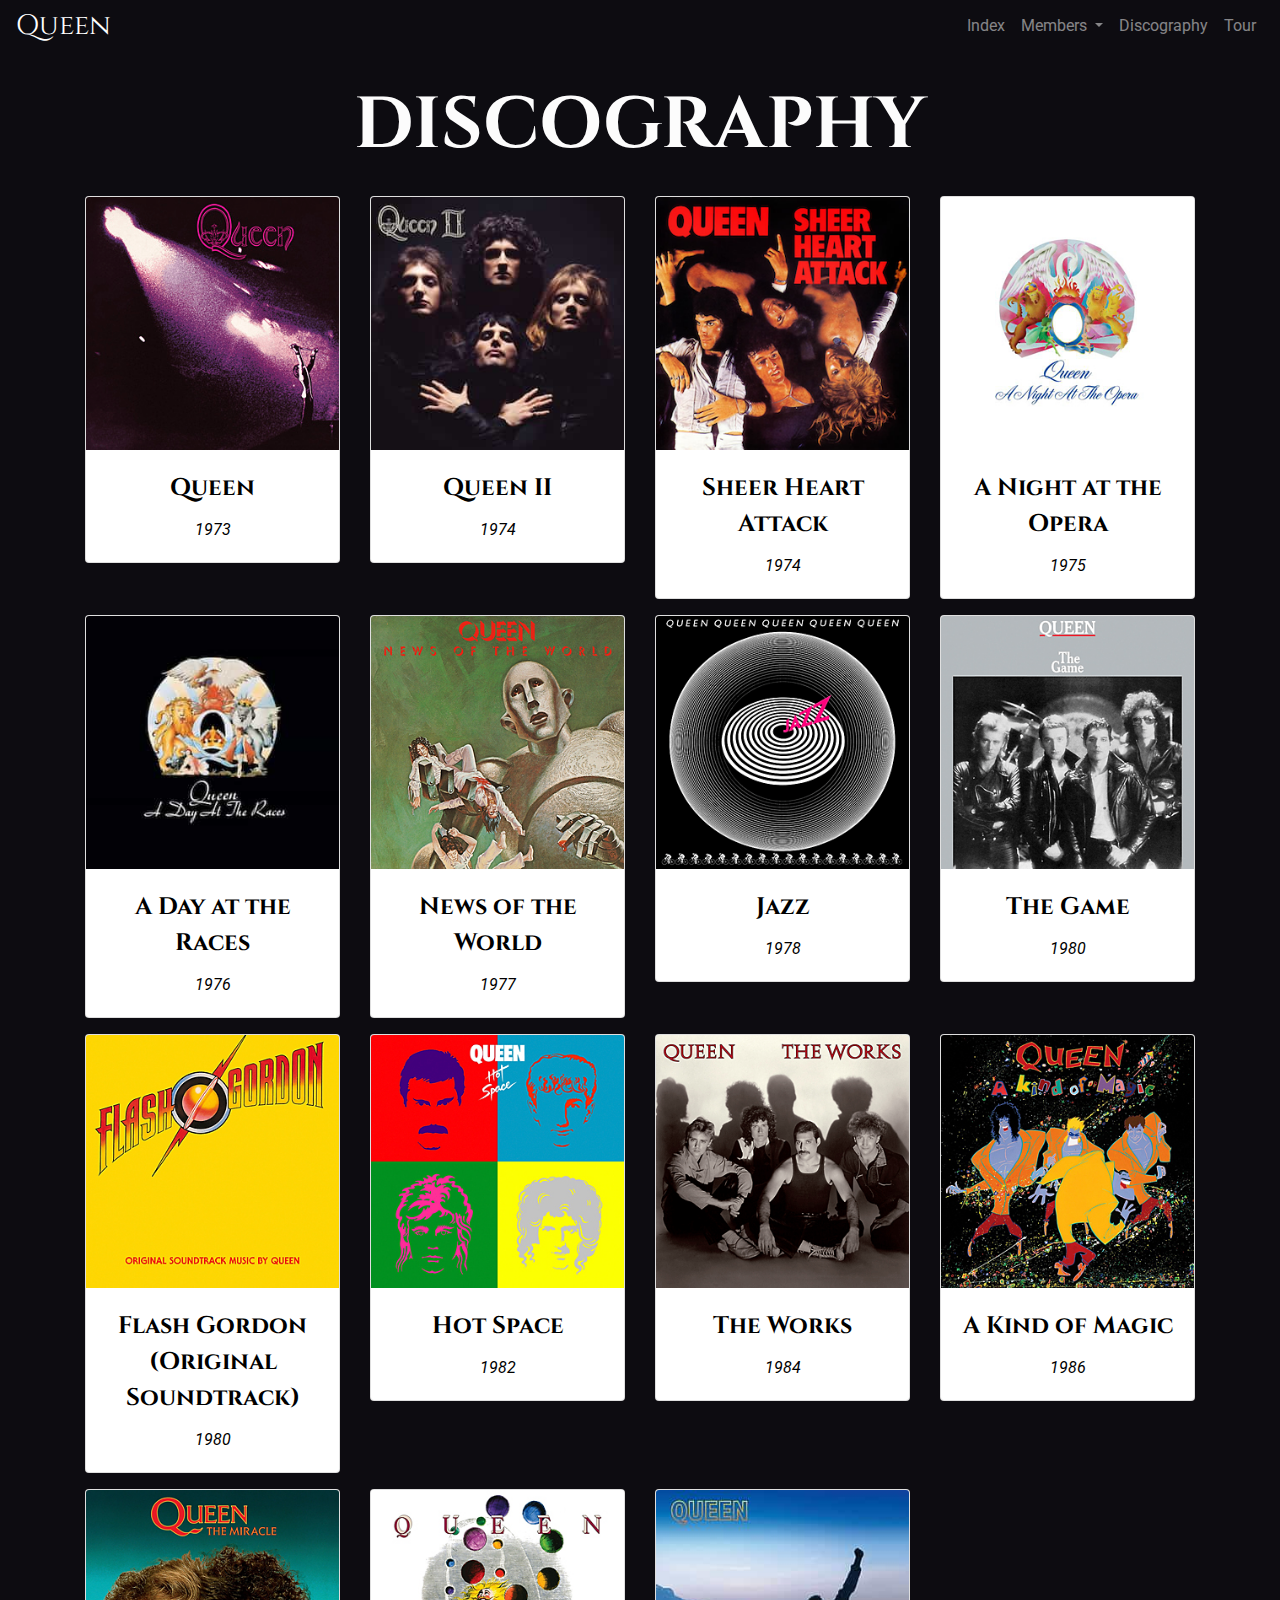
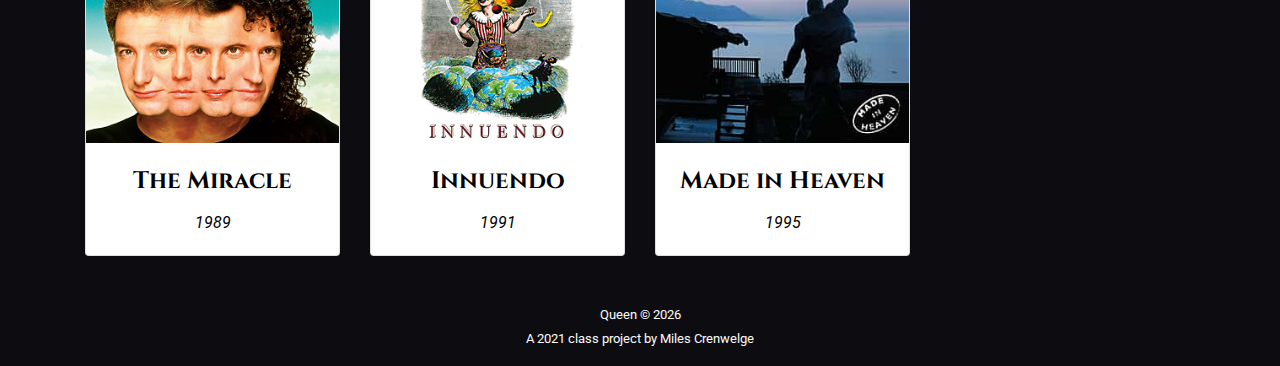
==== commit 95bf4330: "updating some scss" ====
--- a/docs/discography.html
+++ b/docs/discography.html
@@ -21,6 +21,9 @@
   <div class="collapse navbar-collapse" id="navbarNavDropdown">
     <ul class="navbar-nav ml-auto">
       <li class="nav-item">
+         <a class="nav-link" href="index.html">Index</a>
+      </li>
+      <li class="nav-item dropdown">
         <!-- something needs to change here so the dropdown goes under members, not queen -->
         <a class="nav-link dropdown-toggle" href="#" id="navbarDropdownMenuLink" data-toggle="dropdown" aria-haspopup="true" aria-expanded="false">
           Members
@@ -45,7 +48,7 @@
 
 
     
-<div class="container">
+<div class="container discography-page">
 <p class="discography-header text-center">DISCOGRAPHY</p>
 <div class="row">
   
--- a/docs/css/main.css
+++ b/docs/css/main.css
@@ -3,5 +3,5 @@
  * Copyright 2011-2021 The Bootstrap Authors
  * Copyright 2011-2021 Twitter, Inc.
  * Licensed under MIT (https://github.com/twbs/bootstrap/blob/main/LICENSE)
- */:root{--blue:#007bff;--indigo:#6610f2;--purple:#6f42c1;--pink:#e83e8c;--red:#dc3545;--orange:#fd7e14;--yellow:#ffc107;--green:#28a745;--teal:#20c997;--cyan:#17a2b8;--white:#fff;--gray:#6c757d;--gray-dark:#343a40;--primary:#007bff;--secondary:#6c757d;--success:#28a745;--info:#17a2b8;--warning:#ffc107;--danger:#dc3545;--light:#f8f9fa;--dark:#343a40;--breakpoint-xs:0;--breakpoint-sm:576px;--breakpoint-md:768px;--breakpoint-lg:992px;--breakpoint-xl:1200px;--font-family-sans-serif:-apple-system,BlinkMacSystemFont,"Segoe UI",Roboto,"Helvetica Neue",Arial,"Noto Sans","Liberation Sans",sans-serif,"Apple Color Emoji","Segoe UI Emoji","Segoe UI Symbol","Noto Color Emoji";--font-family-monospace:SFMono-Regular,Menlo,Monaco,Consolas,"Liberation Mono","Courier New",monospace}*,:after,:before{box-sizing:border-box}html{font-family:sans-serif;line-height:1.15;-webkit-text-size-adjust:100%;-webkit-tap-highlight-color:rgba(0,0,0,0)}article,aside,figcaption,figure,footer,header,hgroup,main,nav,section{display:block}body{margin:0;font-family:-apple-system,BlinkMacSystemFont,Segoe UI,Roboto,Helvetica Neue,Arial,Noto Sans,Liberation Sans,sans-serif,Apple Color Emoji,Segoe UI Emoji,Segoe UI Symbol,Noto Color Emoji;font-size:1rem;font-weight:400;line-height:1.5;color:#212529;text-align:left;background-color:#fff}[tabindex="-1"]:focus:not(:focus-visible){outline:0!important}hr{box-sizing:content-box;height:0;overflow:visible}h1,h2,h3,h4,h5,h6{margin-top:0;margin-bottom:.5rem}p{margin-top:0;margin-bottom:1rem}abbr[data-original-title],abbr[title]{text-decoration:underline;-webkit-text-decoration:underline dotted;-moz-text-decoration:underline dotted;text-decoration:underline dotted;cursor:help;border-bottom:0;-webkit-text-decoration-skip-ink:none;text-decoration-skip-ink:none}address{font-style:normal;line-height:inherit}address,dl,ol,ul{margin-bottom:1rem}dl,ol,ul{margin-top:0}ol ol,ol ul,ul ol,ul ul{margin-bottom:0}dt{font-weight:700}dd{margin-bottom:.5rem;margin-left:0}blockquote{margin:0 0 1rem}b,strong{font-weight:bolder}small{font-size:80%}sub,sup{position:relative;font-size:75%;line-height:0;vertical-align:baseline}sub{bottom:-.25em}sup{top:-.5em}a{color:#007bff;text-decoration:none;background-color:transparent}a:hover{color:#0056b3;text-decoration:underline}a:not([href]):not([class]){color:inherit;text-decoration:none}a:not([href]):not([class]):hover{color:inherit;text-decoration:none}code,kbd,pre,samp{font-family:SFMono-Regular,Menlo,Monaco,Consolas,Liberation Mono,Courier New,monospace;font-size:1em}pre{margin-top:0;margin-bottom:1rem;overflow:auto;-ms-overflow-style:scrollbar}figure{margin:0 0 1rem}img{border-style:none}img,svg{vertical-align:middle}svg{overflow:hidden}table{border-collapse:collapse}caption{padding-top:.75rem;padding-bottom:.75rem;color:#6c757d;text-align:left;caption-side:bottom}th{text-align:inherit;text-align:-webkit-match-parent}label{display:inline-block;margin-bottom:.5rem}button{border-radius:0}button:focus:not(:focus-visible){outline:0}button,input,optgroup,select,textarea{margin:0;font-family:inherit;font-size:inherit;line-height:inherit}button,input{overflow:visible}button,select{text-transform:none}[role=button]{cursor:pointer}select{word-wrap:normal}[type=button],[type=reset],[type=submit],button{-webkit-appearance:button}[type=button]:not(:disabled),[type=reset]:not(:disabled),[type=submit]:not(:disabled),button:not(:disabled){cursor:pointer}[type=button]::-moz-focus-inner,[type=reset]::-moz-focus-inner,[type=submit]::-moz-focus-inner,button::-moz-focus-inner{padding:0;border-style:none}input[type=checkbox],input[type=radio]{box-sizing:border-box;padding:0}textarea{overflow:auto;resize:vertical}fieldset{min-width:0;padding:0;margin:0;border:0}legend{display:block;width:100%;max-width:100%;padding:0;margin-bottom:.5rem;font-size:1.5rem;line-height:inherit;color:inherit;white-space:normal}progress{vertical-align:baseline}[type=number]::-webkit-inner-spin-button,[type=number]::-webkit-outer-spin-button{height:auto}[type=search]{outline-offset:-2px;-webkit-appearance:none}[type=search]::-webkit-search-decoration{-webkit-appearance:none}::-webkit-file-upload-button{font:inherit;-webkit-appearance:button}output{display:inline-block}summary{display:list-item;cursor:pointer}template{display:none}[hidden]{display:none!important}.h1,.h2,.h3,.h4,.h5,.h6,h1,h2,h3,h4,h5,h6{margin-bottom:.5rem;font-weight:500;line-height:1.2}.h1,h1{font-size:2.5rem}.h2,h2{font-size:2rem}.h3,h3{font-size:1.75rem}.h4,h4{font-size:1.5rem}.h5,h5{font-size:1.25rem}.h6,h6{font-size:1rem}.lead{font-size:1.25rem;font-weight:300}.display-1{font-size:6rem}.display-1,.display-2{font-weight:300;line-height:1.2}.display-2{font-size:5.5rem}.display-3{font-size:4.5rem}.display-3,.display-4{font-weight:300;line-height:1.2}.display-4{font-size:3.5rem}hr{margin-top:1rem;margin-bottom:1rem;border:0;border-top:1px solid rgba(0,0,0,.1)}.small,small{font-size:80%;font-weight:400}.mark,mark{padding:.2em;background-color:#fcf8e3}.list-inline,.list-unstyled{padding-left:0;list-style:none}.list-inline-item{display:inline-block}.list-inline-item:not(:last-child){margin-right:.5rem}.initialism{font-size:90%;text-transform:uppercase}.blockquote{margin-bottom:1rem;font-size:1.25rem}.blockquote-footer{display:block;font-size:80%;color:#6c757d}.blockquote-footer:before{content:"\2014\00A0"}.img-fluid,.img-thumbnail{max-width:100%;height:auto}.img-thumbnail{padding:.25rem;background-color:#fff;border:1px solid #dee2e6;border-radius:.25rem}.figure{display:inline-block}.figure-img{margin-bottom:.5rem;line-height:1}.figure-caption{font-size:90%;color:#6c757d}code{font-size:87.5%;color:#e83e8c;word-wrap:break-word}a>code{color:inherit}kbd{padding:.2rem .4rem;font-size:87.5%;color:#fff;background-color:#212529;border-radius:.2rem}kbd kbd{padding:0;font-size:100%;font-weight:700}pre{display:block;font-size:87.5%;color:#212529}pre code{font-size:inherit;color:inherit;word-break:normal}.pre-scrollable{max-height:340px;overflow-y:scroll}.container,.container-fluid,.container-lg,.container-md,.container-sm,.container-xl{width:100%;padding-right:15px;padding-left:15px;margin-right:auto;margin-left:auto}@media (min-width:576px){.container,.container-sm{max-width:540px}}@media (min-width:768px){.container,.container-md,.container-sm{max-width:720px}}@media (min-width:992px){.container,.container-lg,.container-md,.container-sm{max-width:960px}}@media (min-width:1200px){.container,.container-lg,.container-md,.container-sm,.container-xl{max-width:1140px}}.row{display:-webkit-flex;display:-ms-flexbox;display:flex;-webkit-flex-wrap:wrap;-ms-flex-wrap:wrap;flex-wrap:wrap;margin-right:-15px;margin-left:-15px}.no-gutters{margin-right:0;margin-left:0}.no-gutters>.col,.no-gutters>[class*=col-]{padding-right:0;padding-left:0}.col,.col-1,.col-2,.col-3,.col-4,.col-5,.col-6,.col-7,.col-8,.col-9,.col-10,.col-11,.col-12,.col-auto,.col-lg,.col-lg-1,.col-lg-2,.col-lg-3,.col-lg-4,.col-lg-5,.col-lg-6,.col-lg-7,.col-lg-8,.col-lg-9,.col-lg-10,.col-lg-11,.col-lg-12,.col-lg-auto,.col-md,.col-md-1,.col-md-2,.col-md-3,.col-md-4,.col-md-5,.col-md-6,.col-md-7,.col-md-8,.col-md-9,.col-md-10,.col-md-11,.col-md-12,.col-md-auto,.col-sm,.col-sm-1,.col-sm-2,.col-sm-3,.col-sm-4,.col-sm-5,.col-sm-6,.col-sm-7,.col-sm-8,.col-sm-9,.col-sm-10,.col-sm-11,.col-sm-12,.col-sm-auto,.col-xl,.col-xl-1,.col-xl-2,.col-xl-3,.col-xl-4,.col-xl-5,.col-xl-6,.col-xl-7,.col-xl-8,.col-xl-9,.col-xl-10,.col-xl-11,.col-xl-12,.col-xl-auto{position:relative;width:100%;padding-right:15px;padding-left:15px}.col{-webkit-flex-basis:0;-ms-flex-preferred-size:0;flex-basis:0;-webkit-flex-grow:1;-ms-flex-positive:1;flex-grow:1;max-width:100%}.row-cols-1>*{-webkit-flex:0 0 100%;-ms-flex:0 0 100%;flex:0 0 100%;max-width:100%}.row-cols-2>*{-webkit-flex:0 0 50%;-ms-flex:0 0 50%;flex:0 0 50%;max-width:50%}.row-cols-3>*{-webkit-flex:0 0 33.33333%;-ms-flex:0 0 33.33333%;flex:0 0 33.33333%;max-width:33.33333%}.row-cols-4>*{-webkit-flex:0 0 25%;-ms-flex:0 0 25%;flex:0 0 25%;max-width:25%}.row-cols-5>*{-webkit-flex:0 0 20%;-ms-flex:0 0 20%;flex:0 0 20%;max-width:20%}.row-cols-6>*{-webkit-flex:0 0 16.66667%;-ms-flex:0 0 16.66667%;flex:0 0 16.66667%;max-width:16.66667%}.col-auto{-webkit-flex:0 0 auto;-ms-flex:0 0 auto;flex:0 0 auto;width:auto;max-width:100%}.col-1{-webkit-flex:0 0 8.33333%;-ms-flex:0 0 8.33333%;flex:0 0 8.33333%;max-width:8.33333%}.col-2{-webkit-flex:0 0 16.66667%;-ms-flex:0 0 16.66667%;flex:0 0 16.66667%;max-width:16.66667%}.col-3{-webkit-flex:0 0 25%;-ms-flex:0 0 25%;flex:0 0 25%;max-width:25%}.col-4{-webkit-flex:0 0 33.33333%;-ms-flex:0 0 33.33333%;flex:0 0 33.33333%;max-width:33.33333%}.col-5{-webkit-flex:0 0 41.66667%;-ms-flex:0 0 41.66667%;flex:0 0 41.66667%;max-width:41.66667%}.col-6{-webkit-flex:0 0 50%;-ms-flex:0 0 50%;flex:0 0 50%;max-width:50%}.col-7{-webkit-flex:0 0 58.33333%;-ms-flex:0 0 58.33333%;flex:0 0 58.33333%;max-width:58.33333%}.col-8{-webkit-flex:0 0 66.66667%;-ms-flex:0 0 66.66667%;flex:0 0 66.66667%;max-width:66.66667%}.col-9{-webkit-flex:0 0 75%;-ms-flex:0 0 75%;flex:0 0 75%;max-width:75%}.col-10{-webkit-flex:0 0 83.33333%;-ms-flex:0 0 83.33333%;flex:0 0 83.33333%;max-width:83.33333%}.col-11{-webkit-flex:0 0 91.66667%;-ms-flex:0 0 91.66667%;flex:0 0 91.66667%;max-width:91.66667%}.col-12{-webkit-flex:0 0 100%;-ms-flex:0 0 100%;flex:0 0 100%;max-width:100%}.order-first{-webkit-order:-1;-ms-flex-order:-1;order:-1}.order-last{-webkit-order:13;-ms-flex-order:13;order:13}.order-0{-webkit-order:0;-ms-flex-order:0;order:0}.order-1{-webkit-order:1;-ms-flex-order:1;order:1}.order-2{-webkit-order:2;-ms-flex-order:2;order:2}.order-3{-webkit-order:3;-ms-flex-order:3;order:3}.order-4{-webkit-order:4;-ms-flex-order:4;order:4}.order-5{-webkit-order:5;-ms-flex-order:5;order:5}.order-6{-webkit-order:6;-ms-flex-order:6;order:6}.order-7{-webkit-order:7;-ms-flex-order:7;order:7}.order-8{-webkit-order:8;-ms-flex-order:8;order:8}.order-9{-webkit-order:9;-ms-flex-order:9;order:9}.order-10{-webkit-order:10;-ms-flex-order:10;order:10}.order-11{-webkit-order:11;-ms-flex-order:11;order:11}.order-12{-webkit-order:12;-ms-flex-order:12;order:12}.offset-1{margin-left:8.33333%}.offset-2{margin-left:16.66667%}.offset-3{margin-left:25%}.offset-4{margin-left:33.33333%}.offset-5{margin-left:41.66667%}.offset-6{margin-left:50%}.offset-7{margin-left:58.33333%}.offset-8{margin-left:66.66667%}.offset-9{margin-left:75%}.offset-10{margin-left:83.33333%}.offset-11{margin-left:91.66667%}@media (min-width:576px){.col-sm{-webkit-flex-basis:0;-ms-flex-preferred-size:0;flex-basis:0;-webkit-flex-grow:1;-ms-flex-positive:1;flex-grow:1;max-width:100%}.row-cols-sm-1>*{-webkit-flex:0 0 100%;-ms-flex:0 0 100%;flex:0 0 100%;max-width:100%}.row-cols-sm-2>*{-webkit-flex:0 0 50%;-ms-flex:0 0 50%;flex:0 0 50%;max-width:50%}.row-cols-sm-3>*{-webkit-flex:0 0 33.33333%;-ms-flex:0 0 33.33333%;flex:0 0 33.33333%;max-width:33.33333%}.row-cols-sm-4>*{-webkit-flex:0 0 25%;-ms-flex:0 0 25%;flex:0 0 25%;max-width:25%}.row-cols-sm-5>*{-webkit-flex:0 0 20%;-ms-flex:0 0 20%;flex:0 0 20%;max-width:20%}.row-cols-sm-6>*{-webkit-flex:0 0 16.66667%;-ms-flex:0 0 16.66667%;flex:0 0 16.66667%;max-width:16.66667%}.col-sm-auto{-webkit-flex:0 0 auto;-ms-flex:0 0 auto;flex:0 0 auto;width:auto;max-width:100%}.col-sm-1{-webkit-flex:0 0 8.33333%;-ms-flex:0 0 8.33333%;flex:0 0 8.33333%;max-width:8.33333%}.col-sm-2{-webkit-flex:0 0 16.66667%;-ms-flex:0 0 16.66667%;flex:0 0 16.66667%;max-width:16.66667%}.col-sm-3{-webkit-flex:0 0 25%;-ms-flex:0 0 25%;flex:0 0 25%;max-width:25%}.col-sm-4{-webkit-flex:0 0 33.33333%;-ms-flex:0 0 33.33333%;flex:0 0 33.33333%;max-width:33.33333%}.col-sm-5{-webkit-flex:0 0 41.66667%;-ms-flex:0 0 41.66667%;flex:0 0 41.66667%;max-width:41.66667%}.col-sm-6{-webkit-flex:0 0 50%;-ms-flex:0 0 50%;flex:0 0 50%;max-width:50%}.col-sm-7{-webkit-flex:0 0 58.33333%;-ms-flex:0 0 58.33333%;flex:0 0 58.33333%;max-width:58.33333%}.col-sm-8{-webkit-flex:0 0 66.66667%;-ms-flex:0 0 66.66667%;flex:0 0 66.66667%;max-width:66.66667%}.col-sm-9{-webkit-flex:0 0 75%;-ms-flex:0 0 75%;flex:0 0 75%;max-width:75%}.col-sm-10{-webkit-flex:0 0 83.33333%;-ms-flex:0 0 83.33333%;flex:0 0 83.33333%;max-width:83.33333%}.col-sm-11{-webkit-flex:0 0 91.66667%;-ms-flex:0 0 91.66667%;flex:0 0 91.66667%;max-width:91.66667%}.col-sm-12{-webkit-flex:0 0 100%;-ms-flex:0 0 100%;flex:0 0 100%;max-width:100%}.order-sm-first{-webkit-order:-1;-ms-flex-order:-1;order:-1}.order-sm-last{-webkit-order:13;-ms-flex-order:13;order:13}.order-sm-0{-webkit-order:0;-ms-flex-order:0;order:0}.order-sm-1{-webkit-order:1;-ms-flex-order:1;order:1}.order-sm-2{-webkit-order:2;-ms-flex-order:2;order:2}.order-sm-3{-webkit-order:3;-ms-flex-order:3;order:3}.order-sm-4{-webkit-order:4;-ms-flex-order:4;order:4}.order-sm-5{-webkit-order:5;-ms-flex-order:5;order:5}.order-sm-6{-webkit-order:6;-ms-flex-order:6;order:6}.order-sm-7{-webkit-order:7;-ms-flex-order:7;order:7}.order-sm-8{-webkit-order:8;-ms-flex-order:8;order:8}.order-sm-9{-webkit-order:9;-ms-flex-order:9;order:9}.order-sm-10{-webkit-order:10;-ms-flex-order:10;order:10}.order-sm-11{-webkit-order:11;-ms-flex-order:11;order:11}.order-sm-12{-webkit-order:12;-ms-flex-order:12;order:12}.offset-sm-0{margin-left:0}.offset-sm-1{margin-left:8.33333%}.offset-sm-2{margin-left:16.66667%}.offset-sm-3{margin-left:25%}.offset-sm-4{margin-left:33.33333%}.offset-sm-5{margin-left:41.66667%}.offset-sm-6{margin-left:50%}.offset-sm-7{margin-left:58.33333%}.offset-sm-8{margin-left:66.66667%}.offset-sm-9{margin-left:75%}.offset-sm-10{margin-left:83.33333%}.offset-sm-11{margin-left:91.66667%}}@media (min-width:768px){.col-md{-webkit-flex-basis:0;-ms-flex-preferred-size:0;flex-basis:0;-webkit-flex-grow:1;-ms-flex-positive:1;flex-grow:1;max-width:100%}.row-cols-md-1>*{-webkit-flex:0 0 100%;-ms-flex:0 0 100%;flex:0 0 100%;max-width:100%}.row-cols-md-2>*{-webkit-flex:0 0 50%;-ms-flex:0 0 50%;flex:0 0 50%;max-width:50%}.row-cols-md-3>*{-webkit-flex:0 0 33.33333%;-ms-flex:0 0 33.33333%;flex:0 0 33.33333%;max-width:33.33333%}.row-cols-md-4>*{-webkit-flex:0 0 25%;-ms-flex:0 0 25%;flex:0 0 25%;max-width:25%}.row-cols-md-5>*{-webkit-flex:0 0 20%;-ms-flex:0 0 20%;flex:0 0 20%;max-width:20%}.row-cols-md-6>*{-webkit-flex:0 0 16.66667%;-ms-flex:0 0 16.66667%;flex:0 0 16.66667%;max-width:16.66667%}.col-md-auto{-webkit-flex:0 0 auto;-ms-flex:0 0 auto;flex:0 0 auto;width:auto;max-width:100%}.col-md-1{-webkit-flex:0 0 8.33333%;-ms-flex:0 0 8.33333%;flex:0 0 8.33333%;max-width:8.33333%}.col-md-2{-webkit-flex:0 0 16.66667%;-ms-flex:0 0 16.66667%;flex:0 0 16.66667%;max-width:16.66667%}.col-md-3{-webkit-flex:0 0 25%;-ms-flex:0 0 25%;flex:0 0 25%;max-width:25%}.col-md-4{-webkit-flex:0 0 33.33333%;-ms-flex:0 0 33.33333%;flex:0 0 33.33333%;max-width:33.33333%}.col-md-5{-webkit-flex:0 0 41.66667%;-ms-flex:0 0 41.66667%;flex:0 0 41.66667%;max-width:41.66667%}.col-md-6{-webkit-flex:0 0 50%;-ms-flex:0 0 50%;flex:0 0 50%;max-width:50%}.col-md-7{-webkit-flex:0 0 58.33333%;-ms-flex:0 0 58.33333%;flex:0 0 58.33333%;max-width:58.33333%}.col-md-8{-webkit-flex:0 0 66.66667%;-ms-flex:0 0 66.66667%;flex:0 0 66.66667%;max-width:66.66667%}.col-md-9{-webkit-flex:0 0 75%;-ms-flex:0 0 75%;flex:0 0 75%;max-width:75%}.col-md-10{-webkit-flex:0 0 83.33333%;-ms-flex:0 0 83.33333%;flex:0 0 83.33333%;max-width:83.33333%}.col-md-11{-webkit-flex:0 0 91.66667%;-ms-flex:0 0 91.66667%;flex:0 0 91.66667%;max-width:91.66667%}.col-md-12{-webkit-flex:0 0 100%;-ms-flex:0 0 100%;flex:0 0 100%;max-width:100%}.order-md-first{-webkit-order:-1;-ms-flex-order:-1;order:-1}.order-md-last{-webkit-order:13;-ms-flex-order:13;order:13}.order-md-0{-webkit-order:0;-ms-flex-order:0;order:0}.order-md-1{-webkit-order:1;-ms-flex-order:1;order:1}.order-md-2{-webkit-order:2;-ms-flex-order:2;order:2}.order-md-3{-webkit-order:3;-ms-flex-order:3;order:3}.order-md-4{-webkit-order:4;-ms-flex-order:4;order:4}.order-md-5{-webkit-order:5;-ms-flex-order:5;order:5}.order-md-6{-webkit-order:6;-ms-flex-order:6;order:6}.order-md-7{-webkit-order:7;-ms-flex-order:7;order:7}.order-md-8{-webkit-order:8;-ms-flex-order:8;order:8}.order-md-9{-webkit-order:9;-ms-flex-order:9;order:9}.order-md-10{-webkit-order:10;-ms-flex-order:10;order:10}.order-md-11{-webkit-order:11;-ms-flex-order:11;order:11}.order-md-12{-webkit-order:12;-ms-flex-order:12;order:12}.offset-md-0{margin-left:0}.offset-md-1{margin-left:8.33333%}.offset-md-2{margin-left:16.66667%}.offset-md-3{margin-left:25%}.offset-md-4{margin-left:33.33333%}.offset-md-5{margin-left:41.66667%}.offset-md-6{margin-left:50%}.offset-md-7{margin-left:58.33333%}.offset-md-8{margin-left:66.66667%}.offset-md-9{margin-left:75%}.offset-md-10{margin-left:83.33333%}.offset-md-11{margin-left:91.66667%}}@media (min-width:992px){.col-lg{-webkit-flex-basis:0;-ms-flex-preferred-size:0;flex-basis:0;-webkit-flex-grow:1;-ms-flex-positive:1;flex-grow:1;max-width:100%}.row-cols-lg-1>*{-webkit-flex:0 0 100%;-ms-flex:0 0 100%;flex:0 0 100%;max-width:100%}.row-cols-lg-2>*{-webkit-flex:0 0 50%;-ms-flex:0 0 50%;flex:0 0 50%;max-width:50%}.row-cols-lg-3>*{-webkit-flex:0 0 33.33333%;-ms-flex:0 0 33.33333%;flex:0 0 33.33333%;max-width:33.33333%}.row-cols-lg-4>*{-webkit-flex:0 0 25%;-ms-flex:0 0 25%;flex:0 0 25%;max-width:25%}.row-cols-lg-5>*{-webkit-flex:0 0 20%;-ms-flex:0 0 20%;flex:0 0 20%;max-width:20%}.row-cols-lg-6>*{-webkit-flex:0 0 16.66667%;-ms-flex:0 0 16.66667%;flex:0 0 16.66667%;max-width:16.66667%}.col-lg-auto{-webkit-flex:0 0 auto;-ms-flex:0 0 auto;flex:0 0 auto;width:auto;max-width:100%}.col-lg-1{-webkit-flex:0 0 8.33333%;-ms-flex:0 0 8.33333%;flex:0 0 8.33333%;max-width:8.33333%}.col-lg-2{-webkit-flex:0 0 16.66667%;-ms-flex:0 0 16.66667%;flex:0 0 16.66667%;max-width:16.66667%}.col-lg-3{-webkit-flex:0 0 25%;-ms-flex:0 0 25%;flex:0 0 25%;max-width:25%}.col-lg-4{-webkit-flex:0 0 33.33333%;-ms-flex:0 0 33.33333%;flex:0 0 33.33333%;max-width:33.33333%}.col-lg-5{-webkit-flex:0 0 41.66667%;-ms-flex:0 0 41.66667%;flex:0 0 41.66667%;max-width:41.66667%}.col-lg-6{-webkit-flex:0 0 50%;-ms-flex:0 0 50%;flex:0 0 50%;max-width:50%}.col-lg-7{-webkit-flex:0 0 58.33333%;-ms-flex:0 0 58.33333%;flex:0 0 58.33333%;max-width:58.33333%}.col-lg-8{-webkit-flex:0 0 66.66667%;-ms-flex:0 0 66.66667%;flex:0 0 66.66667%;max-width:66.66667%}.col-lg-9{-webkit-flex:0 0 75%;-ms-flex:0 0 75%;flex:0 0 75%;max-width:75%}.col-lg-10{-webkit-flex:0 0 83.33333%;-ms-flex:0 0 83.33333%;flex:0 0 83.33333%;max-width:83.33333%}.col-lg-11{-webkit-flex:0 0 91.66667%;-ms-flex:0 0 91.66667%;flex:0 0 91.66667%;max-width:91.66667%}.col-lg-12{-webkit-flex:0 0 100%;-ms-flex:0 0 100%;flex:0 0 100%;max-width:100%}.order-lg-first{-webkit-order:-1;-ms-flex-order:-1;order:-1}.order-lg-last{-webkit-order:13;-ms-flex-order:13;order:13}.order-lg-0{-webkit-order:0;-ms-flex-order:0;order:0}.order-lg-1{-webkit-order:1;-ms-flex-order:1;order:1}.order-lg-2{-webkit-order:2;-ms-flex-order:2;order:2}.order-lg-3{-webkit-order:3;-ms-flex-order:3;order:3}.order-lg-4{-webkit-order:4;-ms-flex-order:4;order:4}.order-lg-5{-webkit-order:5;-ms-flex-order:5;order:5}.order-lg-6{-webkit-order:6;-ms-flex-order:6;order:6}.order-lg-7{-webkit-order:7;-ms-flex-order:7;order:7}.order-lg-8{-webkit-order:8;-ms-flex-order:8;order:8}.order-lg-9{-webkit-order:9;-ms-flex-order:9;order:9}.order-lg-10{-webkit-order:10;-ms-flex-order:10;order:10}.order-lg-11{-webkit-order:11;-ms-flex-order:11;order:11}.order-lg-12{-webkit-order:12;-ms-flex-order:12;order:12}.offset-lg-0{margin-left:0}.offset-lg-1{margin-left:8.33333%}.offset-lg-2{margin-left:16.66667%}.offset-lg-3{margin-left:25%}.offset-lg-4{margin-left:33.33333%}.offset-lg-5{margin-left:41.66667%}.offset-lg-6{margin-left:50%}.offset-lg-7{margin-left:58.33333%}.offset-lg-8{margin-left:66.66667%}.offset-lg-9{margin-left:75%}.offset-lg-10{margin-left:83.33333%}.offset-lg-11{margin-left:91.66667%}}@media (min-width:1200px){.col-xl{-webkit-flex-basis:0;-ms-flex-preferred-size:0;flex-basis:0;-webkit-flex-grow:1;-ms-flex-positive:1;flex-grow:1;max-width:100%}.row-cols-xl-1>*{-webkit-flex:0 0 100%;-ms-flex:0 0 100%;flex:0 0 100%;max-width:100%}.row-cols-xl-2>*{-webkit-flex:0 0 50%;-ms-flex:0 0 50%;flex:0 0 50%;max-width:50%}.row-cols-xl-3>*{-webkit-flex:0 0 33.33333%;-ms-flex:0 0 33.33333%;flex:0 0 33.33333%;max-width:33.33333%}.row-cols-xl-4>*{-webkit-flex:0 0 25%;-ms-flex:0 0 25%;flex:0 0 25%;max-width:25%}.row-cols-xl-5>*{-webkit-flex:0 0 20%;-ms-flex:0 0 20%;flex:0 0 20%;max-width:20%}.row-cols-xl-6>*{-webkit-flex:0 0 16.66667%;-ms-flex:0 0 16.66667%;flex:0 0 16.66667%;max-width:16.66667%}.col-xl-auto{-webkit-flex:0 0 auto;-ms-flex:0 0 auto;flex:0 0 auto;width:auto;max-width:100%}.col-xl-1{-webkit-flex:0 0 8.33333%;-ms-flex:0 0 8.33333%;flex:0 0 8.33333%;max-width:8.33333%}.col-xl-2{-webkit-flex:0 0 16.66667%;-ms-flex:0 0 16.66667%;flex:0 0 16.66667%;max-width:16.66667%}.col-xl-3{-webkit-flex:0 0 25%;-ms-flex:0 0 25%;flex:0 0 25%;max-width:25%}.col-xl-4{-webkit-flex:0 0 33.33333%;-ms-flex:0 0 33.33333%;flex:0 0 33.33333%;max-width:33.33333%}.col-xl-5{-webkit-flex:0 0 41.66667%;-ms-flex:0 0 41.66667%;flex:0 0 41.66667%;max-width:41.66667%}.col-xl-6{-webkit-flex:0 0 50%;-ms-flex:0 0 50%;flex:0 0 50%;max-width:50%}.col-xl-7{-webkit-flex:0 0 58.33333%;-ms-flex:0 0 58.33333%;flex:0 0 58.33333%;max-width:58.33333%}.col-xl-8{-webkit-flex:0 0 66.66667%;-ms-flex:0 0 66.66667%;flex:0 0 66.66667%;max-width:66.66667%}.col-xl-9{-webkit-flex:0 0 75%;-ms-flex:0 0 75%;flex:0 0 75%;max-width:75%}.col-xl-10{-webkit-flex:0 0 83.33333%;-ms-flex:0 0 83.33333%;flex:0 0 83.33333%;max-width:83.33333%}.col-xl-11{-webkit-flex:0 0 91.66667%;-ms-flex:0 0 91.66667%;flex:0 0 91.66667%;max-width:91.66667%}.col-xl-12{-webkit-flex:0 0 100%;-ms-flex:0 0 100%;flex:0 0 100%;max-width:100%}.order-xl-first{-webkit-order:-1;-ms-flex-order:-1;order:-1}.order-xl-last{-webkit-order:13;-ms-flex-order:13;order:13}.order-xl-0{-webkit-order:0;-ms-flex-order:0;order:0}.order-xl-1{-webkit-order:1;-ms-flex-order:1;order:1}.order-xl-2{-webkit-order:2;-ms-flex-order:2;order:2}.order-xl-3{-webkit-order:3;-ms-flex-order:3;order:3}.order-xl-4{-webkit-order:4;-ms-flex-order:4;order:4}.order-xl-5{-webkit-order:5;-ms-flex-order:5;order:5}.order-xl-6{-webkit-order:6;-ms-flex-order:6;order:6}.order-xl-7{-webkit-order:7;-ms-flex-order:7;order:7}.order-xl-8{-webkit-order:8;-ms-flex-order:8;order:8}.order-xl-9{-webkit-order:9;-ms-flex-order:9;order:9}.order-xl-10{-webkit-order:10;-ms-flex-order:10;order:10}.order-xl-11{-webkit-order:11;-ms-flex-order:11;order:11}.order-xl-12{-webkit-order:12;-ms-flex-order:12;order:12}.offset-xl-0{margin-left:0}.offset-xl-1{margin-left:8.33333%}.offset-xl-2{margin-left:16.66667%}.offset-xl-3{margin-left:25%}.offset-xl-4{margin-left:33.33333%}.offset-xl-5{margin-left:41.66667%}.offset-xl-6{margin-left:50%}.offset-xl-7{margin-left:58.33333%}.offset-xl-8{margin-left:66.66667%}.offset-xl-9{margin-left:75%}.offset-xl-10{margin-left:83.33333%}.offset-xl-11{margin-left:91.66667%}}.table{width:100%;margin-bottom:1rem;color:#212529}.table td,.table th{padding:.75rem;vertical-align:top;border-top:1px solid #dee2e6}.table thead th{vertical-align:bottom;border-bottom:2px solid #dee2e6}.table tbody+tbody{border-top:2px solid #dee2e6}.table-sm td,.table-sm th{padding:.3rem}.table-bordered,.table-bordered td,.table-bordered th{border:1px solid #dee2e6}.table-bordered thead td,.table-bordered thead th{border-bottom-width:2px}.table-borderless tbody+tbody,.table-borderless td,.table-borderless th,.table-borderless thead th{border:0}.table-striped tbody tr:nth-of-type(odd){background-color:rgba(0,0,0,.05)}.table-hover tbody tr:hover{color:#212529;background-color:rgba(0,0,0,.075)}.table-primary,.table-primary>td,.table-primary>th{background-color:#b8daff}.table-primary tbody+tbody,.table-primary td,.table-primary th,.table-primary thead th{border-color:#7abaff}.table-hover .table-primary:hover{background-color:#9fcdff}.table-hover .table-primary:hover>td,.table-hover .table-primary:hover>th{background-color:#9fcdff}.table-secondary,.table-secondary>td,.table-secondary>th{background-color:#d6d8db}.table-secondary tbody+tbody,.table-secondary td,.table-secondary th,.table-secondary thead th{border-color:#b3b7bb}.table-hover .table-secondary:hover{background-color:#c8cbcf}.table-hover .table-secondary:hover>td,.table-hover .table-secondary:hover>th{background-color:#c8cbcf}.table-success,.table-success>td,.table-success>th{background-color:#c3e6cb}.table-success tbody+tbody,.table-success td,.table-success th,.table-success thead th{border-color:#8fd19e}.table-hover .table-success:hover{background-color:#b1dfbb}.table-hover .table-success:hover>td,.table-hover .table-success:hover>th{background-color:#b1dfbb}.table-info,.table-info>td,.table-info>th{background-color:#bee5eb}.table-info tbody+tbody,.table-info td,.table-info th,.table-info thead th{border-color:#86cfda}.table-hover .table-info:hover{background-color:#abdde5}.table-hover .table-info:hover>td,.table-hover .table-info:hover>th{background-color:#abdde5}.table-warning,.table-warning>td,.table-warning>th{background-color:#ffeeba}.table-warning tbody+tbody,.table-warning td,.table-warning th,.table-warning thead th{border-color:#ffdf7e}.table-hover .table-warning:hover{background-color:#ffe8a1}.table-hover .table-warning:hover>td,.table-hover .table-warning:hover>th{background-color:#ffe8a1}.table-danger,.table-danger>td,.table-danger>th{background-color:#f5c6cb}.table-danger tbody+tbody,.table-danger td,.table-danger th,.table-danger thead th{border-color:#ed969e}.table-hover .table-danger:hover{background-color:#f1b0b7}.table-hover .table-danger:hover>td,.table-hover .table-danger:hover>th{background-color:#f1b0b7}.table-light,.table-light>td,.table-light>th{background-color:#fdfdfe}.table-light tbody+tbody,.table-light td,.table-light th,.table-light thead th{border-color:#fbfcfc}.table-hover .table-light:hover{background-color:#ececf6}.table-hover .table-light:hover>td,.table-hover .table-light:hover>th{background-color:#ececf6}.table-dark,.table-dark>td,.table-dark>th{background-color:#c6c8ca}.table-dark tbody+tbody,.table-dark td,.table-dark th,.table-dark thead th{border-color:#95999c}.table-hover .table-dark:hover{background-color:#b9bbbe}.table-hover .table-dark:hover>td,.table-hover .table-dark:hover>th{background-color:#b9bbbe}.table-active,.table-active>td,.table-active>th{background-color:rgba(0,0,0,.075)}.table-hover .table-active:hover{background-color:rgba(0,0,0,.075)}.table-hover .table-active:hover>td,.table-hover .table-active:hover>th{background-color:rgba(0,0,0,.075)}.table .thead-dark th{color:#fff;background-color:#343a40;border-color:#454d55}.table .thead-light th{color:#495057;background-color:#e9ecef;border-color:#dee2e6}.table-dark{color:#fff;background-color:#343a40}.table-dark td,.table-dark th,.table-dark thead th{border-color:#454d55}.table-dark.table-bordered{border:0}.table-dark.table-striped tbody tr:nth-of-type(odd){background-color:hsla(0,0%,100%,.05)}.table-dark.table-hover tbody tr:hover{color:#fff;background-color:hsla(0,0%,100%,.075)}@media (max-width:575.98px){.table-responsive-sm{display:block;width:100%;overflow-x:auto;-webkit-overflow-scrolling:touch}.table-responsive-sm>.table-bordered{border:0}}@media (max-width:767.98px){.table-responsive-md{display:block;width:100%;overflow-x:auto;-webkit-overflow-scrolling:touch}.table-responsive-md>.table-bordered{border:0}}@media (max-width:991.98px){.table-responsive-lg{display:block;width:100%;overflow-x:auto;-webkit-overflow-scrolling:touch}.table-responsive-lg>.table-bordered{border:0}}@media (max-width:1199.98px){.table-responsive-xl{display:block;width:100%;overflow-x:auto;-webkit-overflow-scrolling:touch}.table-responsive-xl>.table-bordered{border:0}}.table-responsive{display:block;width:100%;overflow-x:auto;-webkit-overflow-scrolling:touch}.table-responsive>.table-bordered{border:0}.form-control{display:block;width:100%;height:calc(1.5em + .75rem + 2px);padding:.375rem .75rem;font-size:1rem;font-weight:400;line-height:1.5;color:#495057;background-color:#fff;background-clip:padding-box;border:1px solid #ced4da;border-radius:.25rem;transition:border-color .15s ease-in-out,box-shadow .15s ease-in-out}@media (prefers-reduced-motion:reduce){.form-control{transition:none}}.form-control::-ms-expand{background-color:transparent;border:0}.form-control:-moz-focusring{color:transparent;text-shadow:0 0 0 #495057}.form-control:focus{color:#495057;background-color:#fff;border-color:#80bdff;outline:0;box-shadow:0 0 0 .2rem rgba(0,123,255,.25)}.form-control::-webkit-input-placeholder{color:#6c757d;opacity:1}.form-control::-moz-placeholder{color:#6c757d;opacity:1}.form-control:-ms-input-placeholder{color:#6c757d;opacity:1}.form-control::-ms-input-placeholder{color:#6c757d;opacity:1}.form-control::placeholder{color:#6c757d;opacity:1}.form-control:disabled,.form-control[readonly]{background-color:#e9ecef;opacity:1}input[type=date].form-control,input[type=datetime-local].form-control,input[type=month].form-control,input[type=time].form-control{-webkit-appearance:none;-moz-appearance:none;appearance:none}select.form-control:focus::-ms-value{color:#495057;background-color:#fff}.form-control-file,.form-control-range{display:block;width:100%}.col-form-label{padding-top:calc(.375rem + 1px);padding-bottom:calc(.375rem + 1px);margin-bottom:0;font-size:inherit;line-height:1.5}.col-form-label-lg{padding-top:calc(.5rem + 1px);padding-bottom:calc(.5rem + 1px);font-size:1.25rem;line-height:1.5}.col-form-label-sm{padding-top:calc(.25rem + 1px);padding-bottom:calc(.25rem + 1px);font-size:.875rem;line-height:1.5}.form-control-plaintext{display:block;width:100%;padding:.375rem 0;margin-bottom:0;font-size:1rem;line-height:1.5;color:#212529;background-color:transparent;border:solid transparent;border-width:1px 0}.form-control-plaintext.form-control-lg,.form-control-plaintext.form-control-sm{padding-right:0;padding-left:0}.form-control-sm{height:calc(1.5em + .5rem + 2px);padding:.25rem .5rem;font-size:.875rem;line-height:1.5;border-radius:.2rem}.form-control-lg{height:calc(1.5em + 1rem + 2px);padding:.5rem 1rem;font-size:1.25rem;line-height:1.5;border-radius:.3rem}select.form-control[multiple],select.form-control[size]{height:auto}textarea.form-control{height:auto}.form-group{margin-bottom:1rem}.form-text{display:block;margin-top:.25rem}.form-row{display:-webkit-flex;display:-ms-flexbox;display:flex;-webkit-flex-wrap:wrap;-ms-flex-wrap:wrap;flex-wrap:wrap;margin-right:-5px;margin-left:-5px}.form-row>.col,.form-row>[class*=col-]{padding-right:5px;padding-left:5px}.form-check{position:relative;display:block;padding-left:1.25rem}.form-check-input{position:absolute;margin-top:.3rem;margin-left:-1.25rem}.form-check-input:disabled~.form-check-label,.form-check-input[disabled]~.form-check-label{color:#6c757d}.form-check-label{margin-bottom:0}.form-check-inline{display:-webkit-inline-flex;display:-ms-inline-flexbox;display:inline-flex;-webkit-align-items:center;-ms-flex-align:center;align-items:center;padding-left:0;margin-right:.75rem}.form-check-inline .form-check-input{position:static;margin-top:0;margin-right:.3125rem;margin-left:0}.valid-feedback{display:none;width:100%;margin-top:.25rem;font-size:80%;color:#28a745}.valid-tooltip{position:absolute;top:100%;left:0;z-index:5;display:none;max-width:100%;padding:.25rem .5rem;margin-top:.1rem;font-size:.875rem;line-height:1.5;color:#fff;background-color:rgba(40,167,69,.9);border-radius:.25rem}.form-row>.col>.valid-tooltip,.form-row>[class*=col-]>.valid-tooltip{left:5px}.is-valid~.valid-feedback,.is-valid~.valid-tooltip,.was-validated :valid~.valid-feedback,.was-validated :valid~.valid-tooltip{display:block}.form-control.is-valid,.was-validated .form-control:valid{border-color:#28a745;padding-right:calc(1.5em + .75rem);background-image:url("data:image/svg+xml;charset=utf-8,%3Csvg xmlns='http://www.w3.org/2000/svg' width='8' height='8'%3E%3Cpath fill='%2328a745' d='M2.3 6.73L.6 4.53c-.4-1.04.46-1.4 1.1-.8l1.1 1.4 3.4-3.8c.6-.63 1.6-.27 1.2.7l-4 4.6c-.43.5-.8.4-1.1.1z'/%3E%3C/svg%3E");background-repeat:no-repeat;background-position:right calc(.375em + .1875rem) center;background-size:calc(.75em + .375rem) calc(.75em + .375rem)}.form-control.is-valid:focus,.was-validated .form-control:valid:focus{border-color:#28a745;box-shadow:0 0 0 .2rem rgba(40,167,69,.25)}.was-validated textarea.form-control:valid,textarea.form-control.is-valid{padding-right:calc(1.5em + .75rem);background-position:top calc(.375em + .1875rem) right calc(.375em + .1875rem)}.custom-select.is-valid,.was-validated .custom-select:valid{border-color:#28a745;padding-right:calc(.75em + 2.3125rem);background:url("data:image/svg+xml;charset=utf-8,%3Csvg xmlns='http://www.w3.org/2000/svg' width='4' height='5'%3E%3Cpath fill='%23343a40' d='M2 0L0 2h4zm0 5L0 3h4z'/%3E%3C/svg%3E") right .75rem center/8px 10px no-repeat,#fff url("data:image/svg+xml;charset=utf-8,%3Csvg xmlns='http://www.w3.org/2000/svg' width='8' height='8'%3E%3Cpath fill='%2328a745' d='M2.3 6.73L.6 4.53c-.4-1.04.46-1.4 1.1-.8l1.1 1.4 3.4-3.8c.6-.63 1.6-.27 1.2.7l-4 4.6c-.43.5-.8.4-1.1.1z'/%3E%3C/svg%3E") center right 1.75rem/calc(.75em + .375rem) calc(.75em + .375rem) no-repeat}.custom-select.is-valid:focus,.was-validated .custom-select:valid:focus{border-color:#28a745;box-shadow:0 0 0 .2rem rgba(40,167,69,.25)}.form-check-input.is-valid~.form-check-label,.was-validated .form-check-input:valid~.form-check-label{color:#28a745}.form-check-input.is-valid~.valid-feedback,.form-check-input.is-valid~.valid-tooltip,.was-validated .form-check-input:valid~.valid-feedback,.was-validated .form-check-input:valid~.valid-tooltip{display:block}.custom-control-input.is-valid~.custom-control-label,.was-validated .custom-control-input:valid~.custom-control-label{color:#28a745}.custom-control-input.is-valid~.custom-control-label:before,.was-validated .custom-control-input:valid~.custom-control-label:before{border-color:#28a745}.custom-control-input.is-valid:checked~.custom-control-label:before,.was-validated .custom-control-input:valid:checked~.custom-control-label:before{border-color:#34ce57;background-color:#34ce57}.custom-control-input.is-valid:focus~.custom-control-label:before,.was-validated .custom-control-input:valid:focus~.custom-control-label:before{box-shadow:0 0 0 .2rem rgba(40,167,69,.25)}.custom-control-input.is-valid:focus:not(:checked)~.custom-control-label:before,.was-validated .custom-control-input:valid:focus:not(:checked)~.custom-control-label:before{border-color:#28a745}.custom-file-input.is-valid~.custom-file-label,.was-validated .custom-file-input:valid~.custom-file-label{border-color:#28a745}.custom-file-input.is-valid:focus~.custom-file-label,.was-validated .custom-file-input:valid:focus~.custom-file-label{border-color:#28a745;box-shadow:0 0 0 .2rem rgba(40,167,69,.25)}.invalid-feedback{display:none;width:100%;margin-top:.25rem;font-size:80%;color:#dc3545}.invalid-tooltip{position:absolute;top:100%;left:0;z-index:5;display:none;max-width:100%;padding:.25rem .5rem;margin-top:.1rem;font-size:.875rem;line-height:1.5;color:#fff;background-color:rgba(220,53,69,.9);border-radius:.25rem}.form-row>.col>.invalid-tooltip,.form-row>[class*=col-]>.invalid-tooltip{left:5px}.is-invalid~.invalid-feedback,.is-invalid~.invalid-tooltip,.was-validated :invalid~.invalid-feedback,.was-validated :invalid~.invalid-tooltip{display:block}.form-control.is-invalid,.was-validated .form-control:invalid{border-color:#dc3545;padding-right:calc(1.5em + .75rem);background-image:url("data:image/svg+xml;charset=utf-8,%3Csvg xmlns='http://www.w3.org/2000/svg' width='12' height='12' fill='none' stroke='%23dc3545'%3E%3Ccircle cx='6' cy='6' r='4.5'/%3E%3Cpath stroke-linejoin='round' d='M5.8 3.6h.4L6 6.5z'/%3E%3Ccircle cx='6' cy='8.2' r='.6' fill='%23dc3545' stroke='none'/%3E%3C/svg%3E");background-repeat:no-repeat;background-position:right calc(.375em + .1875rem) center;background-size:calc(.75em + .375rem) calc(.75em + .375rem)}.form-control.is-invalid:focus,.was-validated .form-control:invalid:focus{border-color:#dc3545;box-shadow:0 0 0 .2rem rgba(220,53,69,.25)}.was-validated textarea.form-control:invalid,textarea.form-control.is-invalid{padding-right:calc(1.5em + .75rem);background-position:top calc(.375em + .1875rem) right calc(.375em + .1875rem)}.custom-select.is-invalid,.was-validated .custom-select:invalid{border-color:#dc3545;padding-right:calc(.75em + 2.3125rem);background:url("data:image/svg+xml;charset=utf-8,%3Csvg xmlns='http://www.w3.org/2000/svg' width='4' height='5'%3E%3Cpath fill='%23343a40' d='M2 0L0 2h4zm0 5L0 3h4z'/%3E%3C/svg%3E") right .75rem center/8px 10px no-repeat,#fff url("data:image/svg+xml;charset=utf-8,%3Csvg xmlns='http://www.w3.org/2000/svg' width='12' height='12' fill='none' stroke='%23dc3545'%3E%3Ccircle cx='6' cy='6' r='4.5'/%3E%3Cpath stroke-linejoin='round' d='M5.8 3.6h.4L6 6.5z'/%3E%3Ccircle cx='6' cy='8.2' r='.6' fill='%23dc3545' stroke='none'/%3E%3C/svg%3E") center right 1.75rem/calc(.75em + .375rem) calc(.75em + .375rem) no-repeat}.custom-select.is-invalid:focus,.was-validated .custom-select:invalid:focus{border-color:#dc3545;box-shadow:0 0 0 .2rem rgba(220,53,69,.25)}.form-check-input.is-invalid~.form-check-label,.was-validated .form-check-input:invalid~.form-check-label{color:#dc3545}.form-check-input.is-invalid~.invalid-feedback,.form-check-input.is-invalid~.invalid-tooltip,.was-validated .form-check-input:invalid~.invalid-feedback,.was-validated .form-check-input:invalid~.invalid-tooltip{display:block}.custom-control-input.is-invalid~.custom-control-label,.was-validated .custom-control-input:invalid~.custom-control-label{color:#dc3545}.custom-control-input.is-invalid~.custom-control-label:before,.was-validated .custom-control-input:invalid~.custom-control-label:before{border-color:#dc3545}.custom-control-input.is-invalid:checked~.custom-control-label:before,.was-validated .custom-control-input:invalid:checked~.custom-control-label:before{border-color:#e4606d;background-color:#e4606d}.custom-control-input.is-invalid:focus~.custom-control-label:before,.was-validated .custom-control-input:invalid:focus~.custom-control-label:before{box-shadow:0 0 0 .2rem rgba(220,53,69,.25)}.custom-control-input.is-invalid:focus:not(:checked)~.custom-control-label:before,.was-validated .custom-control-input:invalid:focus:not(:checked)~.custom-control-label:before{border-color:#dc3545}.custom-file-input.is-invalid~.custom-file-label,.was-validated .custom-file-input:invalid~.custom-file-label{border-color:#dc3545}.custom-file-input.is-invalid:focus~.custom-file-label,.was-validated .custom-file-input:invalid:focus~.custom-file-label{border-color:#dc3545;box-shadow:0 0 0 .2rem rgba(220,53,69,.25)}.form-inline{display:-webkit-flex;display:-ms-flexbox;display:flex;-webkit-flex-flow:row wrap;-ms-flex-flow:row wrap;flex-flow:row wrap;-webkit-align-items:center;-ms-flex-align:center;align-items:center}.form-inline .form-check{width:100%}@media (min-width:576px){.form-inline label{-ms-flex-align:center;-webkit-justify-content:center;-ms-flex-pack:center;justify-content:center}.form-inline .form-group,.form-inline label{display:-webkit-flex;display:-ms-flexbox;display:flex;-webkit-align-items:center;align-items:center;margin-bottom:0}.form-inline .form-group{-webkit-flex:0 0 auto;-ms-flex:0 0 auto;flex:0 0 auto;-webkit-flex-flow:row wrap;-ms-flex-flow:row wrap;flex-flow:row wrap;-ms-flex-align:center}.form-inline .form-control{display:inline-block;width:auto;vertical-align:middle}.form-inline .form-control-plaintext{display:inline-block}.form-inline .custom-select,.form-inline .input-group{width:auto}.form-inline .form-check{display:-webkit-flex;display:-ms-flexbox;display:flex;-webkit-align-items:center;-ms-flex-align:center;align-items:center;-webkit-justify-content:center;-ms-flex-pack:center;justify-content:center;width:auto;padding-left:0}.form-inline .form-check-input{position:relative;-webkit-flex-shrink:0;-ms-flex-negative:0;flex-shrink:0;margin-top:0;margin-right:.25rem;margin-left:0}.form-inline .custom-control{-webkit-align-items:center;-ms-flex-align:center;align-items:center;-webkit-justify-content:center;-ms-flex-pack:center;justify-content:center}.form-inline .custom-control-label{margin-bottom:0}}.btn{display:inline-block;font-weight:400;color:#212529;text-align:center;vertical-align:middle;-webkit-user-select:none;-moz-user-select:none;-ms-user-select:none;user-select:none;background-color:transparent;border:1px solid transparent;padding:.375rem .75rem;font-size:1rem;line-height:1.5;border-radius:.25rem;transition:color .15s ease-in-out,background-color .15s ease-in-out,border-color .15s ease-in-out,box-shadow .15s ease-in-out}@media (prefers-reduced-motion:reduce){.btn{transition:none}}.btn:hover{color:#212529;text-decoration:none}.btn.focus,.btn:focus{outline:0;box-shadow:0 0 0 .2rem rgba(0,123,255,.25)}.btn.disabled,.btn:disabled{opacity:.65}.btn:not(:disabled):not(.disabled){cursor:pointer}a.btn.disabled,fieldset:disabled a.btn{pointer-events:none}.btn-primary{color:#fff;background-color:#007bff;border-color:#007bff}.btn-primary:hover{color:#fff;background-color:#0069d9;border-color:#0062cc}.btn-primary.focus,.btn-primary:focus{color:#fff;background-color:#0069d9;border-color:#0062cc;box-shadow:0 0 0 .2rem rgba(38,143,255,.5)}.btn-primary.disabled,.btn-primary:disabled{color:#fff;background-color:#007bff;border-color:#007bff}.btn-primary:not(:disabled):not(.disabled).active,.btn-primary:not(:disabled):not(.disabled):active,.show>.btn-primary.dropdown-toggle{color:#fff;background-color:#0062cc;border-color:#005cbf}.btn-primary:not(:disabled):not(.disabled).active:focus,.btn-primary:not(:disabled):not(.disabled):active:focus,.show>.btn-primary.dropdown-toggle:focus{box-shadow:0 0 0 .2rem rgba(38,143,255,.5)}.btn-secondary{color:#fff;background-color:#6c757d;border-color:#6c757d}.btn-secondary:hover{color:#fff;background-color:#5a6268;border-color:#545b62}.btn-secondary.focus,.btn-secondary:focus{color:#fff;background-color:#5a6268;border-color:#545b62;box-shadow:0 0 0 .2rem rgba(130,138,145,.5)}.btn-secondary.disabled,.btn-secondary:disabled{color:#fff;background-color:#6c757d;border-color:#6c757d}.btn-secondary:not(:disabled):not(.disabled).active,.btn-secondary:not(:disabled):not(.disabled):active,.show>.btn-secondary.dropdown-toggle{color:#fff;background-color:#545b62;border-color:#4e555b}.btn-secondary:not(:disabled):not(.disabled).active:focus,.btn-secondary:not(:disabled):not(.disabled):active:focus,.show>.btn-secondary.dropdown-toggle:focus{box-shadow:0 0 0 .2rem rgba(130,138,145,.5)}.btn-success{color:#fff;background-color:#28a745;border-color:#28a745}.btn-success:hover{color:#fff;background-color:#218838;border-color:#1e7e34}.btn-success.focus,.btn-success:focus{color:#fff;background-color:#218838;border-color:#1e7e34;box-shadow:0 0 0 .2rem rgba(72,180,97,.5)}.btn-success.disabled,.btn-success:disabled{color:#fff;background-color:#28a745;border-color:#28a745}.btn-success:not(:disabled):not(.disabled).active,.btn-success:not(:disabled):not(.disabled):active,.show>.btn-success.dropdown-toggle{color:#fff;background-color:#1e7e34;border-color:#1c7430}.btn-success:not(:disabled):not(.disabled).active:focus,.btn-success:not(:disabled):not(.disabled):active:focus,.show>.btn-success.dropdown-toggle:focus{box-shadow:0 0 0 .2rem rgba(72,180,97,.5)}.btn-info{color:#fff;background-color:#17a2b8;border-color:#17a2b8}.btn-info:hover{color:#fff;background-color:#138496;border-color:#117a8b}.btn-info.focus,.btn-info:focus{color:#fff;background-color:#138496;border-color:#117a8b;box-shadow:0 0 0 .2rem rgba(58,176,195,.5)}.btn-info.disabled,.btn-info:disabled{color:#fff;background-color:#17a2b8;border-color:#17a2b8}.btn-info:not(:disabled):not(.disabled).active,.btn-info:not(:disabled):not(.disabled):active,.show>.btn-info.dropdown-toggle{color:#fff;background-color:#117a8b;border-color:#10707f}.btn-info:not(:disabled):not(.disabled).active:focus,.btn-info:not(:disabled):not(.disabled):active:focus,.show>.btn-info.dropdown-toggle:focus{box-shadow:0 0 0 .2rem rgba(58,176,195,.5)}.btn-warning{color:#212529;background-color:#ffc107;border-color:#ffc107}.btn-warning:hover{color:#212529;background-color:#e0a800;border-color:#d39e00}.btn-warning.focus,.btn-warning:focus{color:#212529;background-color:#e0a800;border-color:#d39e00;box-shadow:0 0 0 .2rem rgba(222,170,12,.5)}.btn-warning.disabled,.btn-warning:disabled{color:#212529;background-color:#ffc107;border-color:#ffc107}.btn-warning:not(:disabled):not(.disabled).active,.btn-warning:not(:disabled):not(.disabled):active,.show>.btn-warning.dropdown-toggle{color:#212529;background-color:#d39e00;border-color:#c69500}.btn-warning:not(:disabled):not(.disabled).active:focus,.btn-warning:not(:disabled):not(.disabled):active:focus,.show>.btn-warning.dropdown-toggle:focus{box-shadow:0 0 0 .2rem rgba(222,170,12,.5)}.btn-danger{color:#fff;background-color:#dc3545;border-color:#dc3545}.btn-danger:hover{color:#fff;background-color:#c82333;border-color:#bd2130}.btn-danger.focus,.btn-danger:focus{color:#fff;background-color:#c82333;border-color:#bd2130;box-shadow:0 0 0 .2rem rgba(225,83,97,.5)}.btn-danger.disabled,.btn-danger:disabled{color:#fff;background-color:#dc3545;border-color:#dc3545}.btn-danger:not(:disabled):not(.disabled).active,.btn-danger:not(:disabled):not(.disabled):active,.show>.btn-danger.dropdown-toggle{color:#fff;background-color:#bd2130;border-color:#b21f2d}.btn-danger:not(:disabled):not(.disabled).active:focus,.btn-danger:not(:disabled):not(.disabled):active:focus,.show>.btn-danger.dropdown-toggle:focus{box-shadow:0 0 0 .2rem rgba(225,83,97,.5)}.btn-light{color:#212529;background-color:#f8f9fa;border-color:#f8f9fa}.btn-light:hover{color:#212529;background-color:#e2e6ea;border-color:#dae0e5}.btn-light.focus,.btn-light:focus{color:#212529;background-color:#e2e6ea;border-color:#dae0e5;box-shadow:0 0 0 .2rem rgba(216,217,219,.5)}.btn-light.disabled,.btn-light:disabled{color:#212529;background-color:#f8f9fa;border-color:#f8f9fa}.btn-light:not(:disabled):not(.disabled).active,.btn-light:not(:disabled):not(.disabled):active,.show>.btn-light.dropdown-toggle{color:#212529;background-color:#dae0e5;border-color:#d3d9df}.btn-light:not(:disabled):not(.disabled).active:focus,.btn-light:not(:disabled):not(.disabled):active:focus,.show>.btn-light.dropdown-toggle:focus{box-shadow:0 0 0 .2rem rgba(216,217,219,.5)}.btn-dark{color:#fff;background-color:#343a40;border-color:#343a40}.btn-dark:hover{color:#fff;background-color:#23272b;border-color:#1d2124}.btn-dark.focus,.btn-dark:focus{color:#fff;background-color:#23272b;border-color:#1d2124;box-shadow:0 0 0 .2rem rgba(82,88,93,.5)}.btn-dark.disabled,.btn-dark:disabled{color:#fff;background-color:#343a40;border-color:#343a40}.btn-dark:not(:disabled):not(.disabled).active,.btn-dark:not(:disabled):not(.disabled):active,.show>.btn-dark.dropdown-toggle{color:#fff;background-color:#1d2124;border-color:#171a1d}.btn-dark:not(:disabled):not(.disabled).active:focus,.btn-dark:not(:disabled):not(.disabled):active:focus,.show>.btn-dark.dropdown-toggle:focus{box-shadow:0 0 0 .2rem rgba(82,88,93,.5)}.btn-outline-primary{color:#007bff;border-color:#007bff}.btn-outline-primary:hover{color:#fff;background-color:#007bff;border-color:#007bff}.btn-outline-primary.focus,.btn-outline-primary:focus{box-shadow:0 0 0 .2rem rgba(0,123,255,.5)}.btn-outline-primary.disabled,.btn-outline-primary:disabled{color:#007bff;background-color:transparent}.btn-outline-primary:not(:disabled):not(.disabled).active,.btn-outline-primary:not(:disabled):not(.disabled):active,.show>.btn-outline-primary.dropdown-toggle{color:#fff;background-color:#007bff;border-color:#007bff}.btn-outline-primary:not(:disabled):not(.disabled).active:focus,.btn-outline-primary:not(:disabled):not(.disabled):active:focus,.show>.btn-outline-primary.dropdown-toggle:focus{box-shadow:0 0 0 .2rem rgba(0,123,255,.5)}.btn-outline-secondary{color:#6c757d;border-color:#6c757d}.btn-outline-secondary:hover{color:#fff;background-color:#6c757d;border-color:#6c757d}.btn-outline-secondary.focus,.btn-outline-secondary:focus{box-shadow:0 0 0 .2rem rgba(108,117,125,.5)}.btn-outline-secondary.disabled,.btn-outline-secondary:disabled{color:#6c757d;background-color:transparent}.btn-outline-secondary:not(:disabled):not(.disabled).active,.btn-outline-secondary:not(:disabled):not(.disabled):active,.show>.btn-outline-secondary.dropdown-toggle{color:#fff;background-color:#6c757d;border-color:#6c757d}.btn-outline-secondary:not(:disabled):not(.disabled).active:focus,.btn-outline-secondary:not(:disabled):not(.disabled):active:focus,.show>.btn-outline-secondary.dropdown-toggle:focus{box-shadow:0 0 0 .2rem rgba(108,117,125,.5)}.btn-outline-success{color:#28a745;border-color:#28a745}.btn-outline-success:hover{color:#fff;background-color:#28a745;border-color:#28a745}.btn-outline-success.focus,.btn-outline-success:focus{box-shadow:0 0 0 .2rem rgba(40,167,69,.5)}.btn-outline-success.disabled,.btn-outline-success:disabled{color:#28a745;background-color:transparent}.btn-outline-success:not(:disabled):not(.disabled).active,.btn-outline-success:not(:disabled):not(.disabled):active,.show>.btn-outline-success.dropdown-toggle{color:#fff;background-color:#28a745;border-color:#28a745}.btn-outline-success:not(:disabled):not(.disabled).active:focus,.btn-outline-success:not(:disabled):not(.disabled):active:focus,.show>.btn-outline-success.dropdown-toggle:focus{box-shadow:0 0 0 .2rem rgba(40,167,69,.5)}.btn-outline-info{color:#17a2b8;border-color:#17a2b8}.btn-outline-info:hover{color:#fff;background-color:#17a2b8;border-color:#17a2b8}.btn-outline-info.focus,.btn-outline-info:focus{box-shadow:0 0 0 .2rem rgba(23,162,184,.5)}.btn-outline-info.disabled,.btn-outline-info:disabled{color:#17a2b8;background-color:transparent}.btn-outline-info:not(:disabled):not(.disabled).active,.btn-outline-info:not(:disabled):not(.disabled):active,.show>.btn-outline-info.dropdown-toggle{color:#fff;background-color:#17a2b8;border-color:#17a2b8}.btn-outline-info:not(:disabled):not(.disabled).active:focus,.btn-outline-info:not(:disabled):not(.disabled):active:focus,.show>.btn-outline-info.dropdown-toggle:focus{box-shadow:0 0 0 .2rem rgba(23,162,184,.5)}.btn-outline-warning{color:#ffc107;border-color:#ffc107}.btn-outline-warning:hover{color:#212529;background-color:#ffc107;border-color:#ffc107}.btn-outline-warning.focus,.btn-outline-warning:focus{box-shadow:0 0 0 .2rem rgba(255,193,7,.5)}.btn-outline-warning.disabled,.btn-outline-warning:disabled{color:#ffc107;background-color:transparent}.btn-outline-warning:not(:disabled):not(.disabled).active,.btn-outline-warning:not(:disabled):not(.disabled):active,.show>.btn-outline-warning.dropdown-toggle{color:#212529;background-color:#ffc107;border-color:#ffc107}.btn-outline-warning:not(:disabled):not(.disabled).active:focus,.btn-outline-warning:not(:disabled):not(.disabled):active:focus,.show>.btn-outline-warning.dropdown-toggle:focus{box-shadow:0 0 0 .2rem rgba(255,193,7,.5)}.btn-outline-danger{color:#dc3545;border-color:#dc3545}.btn-outline-danger:hover{color:#fff;background-color:#dc3545;border-color:#dc3545}.btn-outline-danger.focus,.btn-outline-danger:focus{box-shadow:0 0 0 .2rem rgba(220,53,69,.5)}.btn-outline-danger.disabled,.btn-outline-danger:disabled{color:#dc3545;background-color:transparent}.btn-outline-danger:not(:disabled):not(.disabled).active,.btn-outline-danger:not(:disabled):not(.disabled):active,.show>.btn-outline-danger.dropdown-toggle{color:#fff;background-color:#dc3545;border-color:#dc3545}.btn-outline-danger:not(:disabled):not(.disabled).active:focus,.btn-outline-danger:not(:disabled):not(.disabled):active:focus,.show>.btn-outline-danger.dropdown-toggle:focus{box-shadow:0 0 0 .2rem rgba(220,53,69,.5)}.btn-outline-light{color:#f8f9fa;border-color:#f8f9fa}.btn-outline-light:hover{color:#212529;background-color:#f8f9fa;border-color:#f8f9fa}.btn-outline-light.focus,.btn-outline-light:focus{box-shadow:0 0 0 .2rem rgba(248,249,250,.5)}.btn-outline-light.disabled,.btn-outline-light:disabled{color:#f8f9fa;background-color:transparent}.btn-outline-light:not(:disabled):not(.disabled).active,.btn-outline-light:not(:disabled):not(.disabled):active,.show>.btn-outline-light.dropdown-toggle{color:#212529;background-color:#f8f9fa;border-color:#f8f9fa}.btn-outline-light:not(:disabled):not(.disabled).active:focus,.btn-outline-light:not(:disabled):not(.disabled):active:focus,.show>.btn-outline-light.dropdown-toggle:focus{box-shadow:0 0 0 .2rem rgba(248,249,250,.5)}.btn-outline-dark{color:#343a40;border-color:#343a40}.btn-outline-dark:hover{color:#fff;background-color:#343a40;border-color:#343a40}.btn-outline-dark.focus,.btn-outline-dark:focus{box-shadow:0 0 0 .2rem rgba(52,58,64,.5)}.btn-outline-dark.disabled,.btn-outline-dark:disabled{color:#343a40;background-color:transparent}.btn-outline-dark:not(:disabled):not(.disabled).active,.btn-outline-dark:not(:disabled):not(.disabled):active,.show>.btn-outline-dark.dropdown-toggle{color:#fff;background-color:#343a40;border-color:#343a40}.btn-outline-dark:not(:disabled):not(.disabled).active:focus,.btn-outline-dark:not(:disabled):not(.disabled):active:focus,.show>.btn-outline-dark.dropdown-toggle:focus{box-shadow:0 0 0 .2rem rgba(52,58,64,.5)}.btn-link{font-weight:400;color:#007bff;text-decoration:none}.btn-link:hover{color:#0056b3;text-decoration:underline}.btn-link.focus,.btn-link:focus{text-decoration:underline}.btn-link.disabled,.btn-link:disabled{color:#6c757d;pointer-events:none}.btn-group-lg>.btn,.btn-lg{padding:.5rem 1rem;font-size:1.25rem;line-height:1.5;border-radius:.3rem}.btn-group-sm>.btn,.btn-sm{padding:.25rem .5rem;font-size:.875rem;line-height:1.5;border-radius:.2rem}.btn-block{display:block;width:100%}.btn-block+.btn-block{margin-top:.5rem}input[type=button].btn-block,input[type=reset].btn-block,input[type=submit].btn-block{width:100%}.fade{transition:opacity .15s linear}@media (prefers-reduced-motion:reduce){.fade{transition:none}}.fade:not(.show){opacity:0}.collapse:not(.show){display:none}.collapsing{position:relative;height:0;overflow:hidden;transition:height .35s ease}@media (prefers-reduced-motion:reduce){.collapsing{transition:none}}.dropdown,.dropleft,.dropright,.dropup{position:relative}.dropdown-toggle{white-space:nowrap}.dropdown-toggle:after{display:inline-block;margin-left:.255em;vertical-align:.255em;content:"";border-top:.3em solid;border-right:.3em solid transparent;border-bottom:0;border-left:.3em solid transparent}.dropdown-toggle:empty:after{margin-left:0}.dropdown-menu{position:absolute;top:100%;left:0;z-index:1000;display:none;float:left;min-width:10rem;padding:.5rem 0;margin:.125rem 0 0;font-size:1rem;color:#212529;text-align:left;list-style:none;background-color:#fff;background-clip:padding-box;border:1px solid rgba(0,0,0,.15);border-radius:.25rem}.dropdown-menu-left{right:auto;left:0}.dropdown-menu-right{right:0;left:auto}@media (min-width:576px){.dropdown-menu-sm-left{right:auto;left:0}.dropdown-menu-sm-right{right:0;left:auto}}@media (min-width:768px){.dropdown-menu-md-left{right:auto;left:0}.dropdown-menu-md-right{right:0;left:auto}}@media (min-width:992px){.dropdown-menu-lg-left{right:auto;left:0}.dropdown-menu-lg-right{right:0;left:auto}}@media (min-width:1200px){.dropdown-menu-xl-left{right:auto;left:0}.dropdown-menu-xl-right{right:0;left:auto}}.dropup .dropdown-menu{top:auto;bottom:100%;margin-top:0;margin-bottom:.125rem}.dropup .dropdown-toggle:after{display:inline-block;margin-left:.255em;vertical-align:.255em;content:"";border-top:0;border-right:.3em solid transparent;border-bottom:.3em solid;border-left:.3em solid transparent}.dropup .dropdown-toggle:empty:after{margin-left:0}.dropright .dropdown-menu{top:0;right:auto;left:100%;margin-top:0;margin-left:.125rem}.dropright .dropdown-toggle:after{display:inline-block;margin-left:.255em;vertical-align:.255em;content:"";border-top:.3em solid transparent;border-right:0;border-bottom:.3em solid transparent;border-left:.3em solid}.dropright .dropdown-toggle:empty:after{margin-left:0}.dropright .dropdown-toggle:after{vertical-align:0}.dropleft .dropdown-menu{top:0;right:100%;left:auto;margin-top:0;margin-right:.125rem}.dropleft .dropdown-toggle:after{display:inline-block;margin-left:.255em;vertical-align:.255em;content:""}.dropleft .dropdown-toggle:after{display:none}.dropleft .dropdown-toggle:before{display:inline-block;margin-right:.255em;vertical-align:.255em;content:"";border-top:.3em solid transparent;border-right:.3em solid;border-bottom:.3em solid transparent}.dropleft .dropdown-toggle:empty:after{margin-left:0}.dropleft .dropdown-toggle:before{vertical-align:0}.dropdown-menu[x-placement^=bottom],.dropdown-menu[x-placement^=left],.dropdown-menu[x-placement^=right],.dropdown-menu[x-placement^=top]{right:auto;bottom:auto}.dropdown-divider{height:0;margin:.5rem 0;overflow:hidden;border-top:1px solid #e9ecef}.dropdown-item{display:block;width:100%;padding:.25rem 1.5rem;clear:both;font-weight:400;color:#212529;text-align:inherit;white-space:nowrap;background-color:transparent;border:0}.dropdown-item:focus,.dropdown-item:hover{color:#16181b;text-decoration:none;background-color:#e9ecef}.dropdown-item.active,.dropdown-item:active{color:#fff;text-decoration:none;background-color:#007bff}.dropdown-item.disabled,.dropdown-item:disabled{color:#adb5bd;pointer-events:none;background-color:transparent}.dropdown-menu.show{display:block}.dropdown-header{display:block;padding:.5rem 1.5rem;margin-bottom:0;font-size:.875rem;color:#6c757d;white-space:nowrap}.dropdown-item-text{display:block;padding:.25rem 1.5rem;color:#212529}.btn-group,.btn-group-vertical{position:relative;display:-webkit-inline-flex;display:-ms-inline-flexbox;display:inline-flex;vertical-align:middle}.btn-group-vertical>.btn,.btn-group>.btn{position:relative;-webkit-flex:1 1 auto;-ms-flex:1 1 auto;flex:1 1 auto}.btn-group-vertical>.btn:hover,.btn-group>.btn:hover{z-index:1}.btn-group-vertical>.btn.active,.btn-group-vertical>.btn:active,.btn-group-vertical>.btn:focus,.btn-group>.btn.active,.btn-group>.btn:active,.btn-group>.btn:focus{z-index:1}.btn-toolbar{display:-webkit-flex;display:-ms-flexbox;display:flex;-webkit-flex-wrap:wrap;-ms-flex-wrap:wrap;flex-wrap:wrap;-webkit-justify-content:flex-start;-ms-flex-pack:start;justify-content:flex-start}.btn-toolbar .input-group{width:auto}.btn-group>.btn-group:not(:first-child),.btn-group>.btn:not(:first-child){margin-left:-1px}.btn-group>.btn-group:not(:last-child)>.btn,.btn-group>.btn:not(:last-child):not(.dropdown-toggle){border-top-right-radius:0;border-bottom-right-radius:0}.btn-group>.btn-group:not(:first-child)>.btn,.btn-group>.btn:not(:first-child){border-top-left-radius:0;border-bottom-left-radius:0}.dropdown-toggle-split{padding-right:.5625rem;padding-left:.5625rem}.dropdown-toggle-split:after,.dropright .dropdown-toggle-split:after,.dropup .dropdown-toggle-split:after{margin-left:0}.dropleft .dropdown-toggle-split:before{margin-right:0}.btn-group-sm>.btn+.dropdown-toggle-split,.btn-sm+.dropdown-toggle-split{padding-right:.375rem;padding-left:.375rem}.btn-group-lg>.btn+.dropdown-toggle-split,.btn-lg+.dropdown-toggle-split{padding-right:.75rem;padding-left:.75rem}.btn-group-vertical{-webkit-flex-direction:column;-ms-flex-direction:column;flex-direction:column;-webkit-align-items:flex-start;-ms-flex-align:start;align-items:flex-start;-webkit-justify-content:center;-ms-flex-pack:center;justify-content:center}.btn-group-vertical>.btn,.btn-group-vertical>.btn-group{width:100%}.btn-group-vertical>.btn-group:not(:first-child),.btn-group-vertical>.btn:not(:first-child){margin-top:-1px}.btn-group-vertical>.btn-group:not(:last-child)>.btn,.btn-group-vertical>.btn:not(:last-child):not(.dropdown-toggle){border-bottom-right-radius:0;border-bottom-left-radius:0}.btn-group-vertical>.btn-group:not(:first-child)>.btn,.btn-group-vertical>.btn:not(:first-child){border-top-left-radius:0;border-top-right-radius:0}.btn-group-toggle>.btn,.btn-group-toggle>.btn-group>.btn{margin-bottom:0}.btn-group-toggle>.btn-group>.btn input[type=checkbox],.btn-group-toggle>.btn-group>.btn input[type=radio],.btn-group-toggle>.btn input[type=checkbox],.btn-group-toggle>.btn input[type=radio]{position:absolute;clip:rect(0,0,0,0);pointer-events:none}.input-group{position:relative;display:-webkit-flex;display:-ms-flexbox;display:flex;-webkit-flex-wrap:wrap;-ms-flex-wrap:wrap;flex-wrap:wrap;-webkit-align-items:stretch;-ms-flex-align:stretch;align-items:stretch;width:100%}.input-group>.custom-file,.input-group>.custom-select,.input-group>.form-control,.input-group>.form-control-plaintext{position:relative;-webkit-flex:1 1 auto;-ms-flex:1 1 auto;flex:1 1 auto;width:1%;min-width:0;margin-bottom:0}.input-group>.custom-file+.custom-file,.input-group>.custom-file+.custom-select,.input-group>.custom-file+.form-control,.input-group>.custom-select+.custom-file,.input-group>.custom-select+.custom-select,.input-group>.custom-select+.form-control,.input-group>.form-control+.custom-file,.input-group>.form-control+.custom-select,.input-group>.form-control+.form-control,.input-group>.form-control-plaintext+.custom-file,.input-group>.form-control-plaintext+.custom-select,.input-group>.form-control-plaintext+.form-control{margin-left:-1px}.input-group>.custom-file .custom-file-input:focus~.custom-file-label,.input-group>.custom-select:focus,.input-group>.form-control:focus{z-index:3}.input-group>.custom-file .custom-file-input:focus{z-index:4}.input-group>.custom-select:not(:first-child),.input-group>.form-control:not(:first-child){border-top-left-radius:0;border-bottom-left-radius:0}.input-group>.custom-file{display:-webkit-flex;display:-ms-flexbox;display:flex;-webkit-align-items:center;-ms-flex-align:center;align-items:center}.input-group>.custom-file:not(:first-child) .custom-file-label,.input-group>.custom-file:not(:last-child) .custom-file-label{border-top-left-radius:0;border-bottom-left-radius:0}.input-group:not(.has-validation)>.custom-file:not(:last-child) .custom-file-label:after,.input-group:not(.has-validation)>.custom-select:not(:last-child),.input-group:not(.has-validation)>.form-control:not(:last-child){border-top-right-radius:0;border-bottom-right-radius:0}.input-group.has-validation>.custom-file:nth-last-child(n+3) .custom-file-label:after,.input-group.has-validation>.custom-select:nth-last-child(n+3),.input-group.has-validation>.form-control:nth-last-child(n+3){border-top-right-radius:0;border-bottom-right-radius:0}.input-group-append,.input-group-prepend{display:-webkit-flex;display:-ms-flexbox;display:flex}.input-group-append .btn,.input-group-prepend .btn{position:relative;z-index:2}.input-group-append .btn:focus,.input-group-prepend .btn:focus{z-index:3}.input-group-append .btn+.btn,.input-group-append .btn+.input-group-text,.input-group-append .input-group-text+.btn,.input-group-append .input-group-text+.input-group-text,.input-group-prepend .btn+.btn,.input-group-prepend .btn+.input-group-text,.input-group-prepend .input-group-text+.btn,.input-group-prepend .input-group-text+.input-group-text{margin-left:-1px}.input-group-prepend{margin-right:-1px}.input-group-append{margin-left:-1px}.input-group-text{display:-webkit-flex;display:-ms-flexbox;display:flex;-webkit-align-items:center;-ms-flex-align:center;align-items:center;padding:.375rem .75rem;margin-bottom:0;font-size:1rem;font-weight:400;line-height:1.5;color:#495057;text-align:center;white-space:nowrap;background-color:#e9ecef;border:1px solid #ced4da;border-radius:.25rem}.input-group-text input[type=checkbox],.input-group-text input[type=radio]{margin-top:0}.input-group-lg>.custom-select,.input-group-lg>.form-control:not(textarea){height:calc(1.5em + 1rem + 2px)}.input-group-lg>.custom-select,.input-group-lg>.form-control,.input-group-lg>.input-group-append>.btn,.input-group-lg>.input-group-append>.input-group-text,.input-group-lg>.input-group-prepend>.btn,.input-group-lg>.input-group-prepend>.input-group-text{padding:.5rem 1rem;font-size:1.25rem;line-height:1.5;border-radius:.3rem}.input-group-sm>.custom-select,.input-group-sm>.form-control:not(textarea){height:calc(1.5em + .5rem + 2px)}.input-group-sm>.custom-select,.input-group-sm>.form-control,.input-group-sm>.input-group-append>.btn,.input-group-sm>.input-group-append>.input-group-text,.input-group-sm>.input-group-prepend>.btn,.input-group-sm>.input-group-prepend>.input-group-text{padding:.25rem .5rem;font-size:.875rem;line-height:1.5;border-radius:.2rem}.input-group-lg>.custom-select,.input-group-sm>.custom-select{padding-right:1.75rem}.input-group.has-validation>.input-group-append:nth-last-child(n+3)>.btn,.input-group.has-validation>.input-group-append:nth-last-child(n+3)>.input-group-text,.input-group:not(.has-validation)>.input-group-append:not(:last-child)>.btn,.input-group:not(.has-validation)>.input-group-append:not(:last-child)>.input-group-text,.input-group>.input-group-append:last-child>.btn:not(:last-child):not(.dropdown-toggle),.input-group>.input-group-append:last-child>.input-group-text:not(:last-child),.input-group>.input-group-prepend>.btn,.input-group>.input-group-prepend>.input-group-text{border-top-right-radius:0;border-bottom-right-radius:0}.input-group>.input-group-append>.btn,.input-group>.input-group-append>.input-group-text,.input-group>.input-group-prepend:first-child>.btn:not(:first-child),.input-group>.input-group-prepend:first-child>.input-group-text:not(:first-child),.input-group>.input-group-prepend:not(:first-child)>.btn,.input-group>.input-group-prepend:not(:first-child)>.input-group-text{border-top-left-radius:0;border-bottom-left-radius:0}.custom-control{position:relative;z-index:1;display:block;min-height:1.5rem;padding-left:1.5rem;-webkit-print-color-adjust:exact;color-adjust:exact}.custom-control-inline{display:-webkit-inline-flex;display:-ms-inline-flexbox;display:inline-flex;margin-right:1rem}.custom-control-input{position:absolute;left:0;z-index:-1;width:1rem;height:1.25rem;opacity:0}.custom-control-input:checked~.custom-control-label:before{color:#fff;border-color:#007bff;background-color:#007bff}.custom-control-input:focus~.custom-control-label:before{box-shadow:0 0 0 .2rem rgba(0,123,255,.25)}.custom-control-input:focus:not(:checked)~.custom-control-label:before{border-color:#80bdff}.custom-control-input:not(:disabled):active~.custom-control-label:before{color:#fff;background-color:#b3d7ff;border-color:#b3d7ff}.custom-control-input:disabled~.custom-control-label,.custom-control-input[disabled]~.custom-control-label{color:#6c757d}.custom-control-input:disabled~.custom-control-label:before,.custom-control-input[disabled]~.custom-control-label:before{background-color:#e9ecef}.custom-control-label{position:relative;margin-bottom:0;vertical-align:top}.custom-control-label:before{position:absolute;top:.25rem;left:-1.5rem;display:block;width:1rem;height:1rem;pointer-events:none;content:"";background-color:#fff;border:1px solid #adb5bd}.custom-control-label:after{position:absolute;top:.25rem;left:-1.5rem;display:block;width:1rem;height:1rem;content:"";background:50%/50% 50% no-repeat}.custom-checkbox .custom-control-label:before{border-radius:.25rem}.custom-checkbox .custom-control-input:checked~.custom-control-label:after{background-image:url("data:image/svg+xml;charset=utf-8,%3Csvg xmlns='http://www.w3.org/2000/svg' width='8' height='8'%3E%3Cpath fill='%23fff' d='M6.564.75l-3.59 3.612-1.538-1.55L0 4.26l2.974 2.99L8 2.193z'/%3E%3C/svg%3E")}.custom-checkbox .custom-control-input:indeterminate~.custom-control-label:before{border-color:#007bff;background-color:#007bff}.custom-checkbox .custom-control-input:indeterminate~.custom-control-label:after{background-image:url("data:image/svg+xml;charset=utf-8,%3Csvg xmlns='http://www.w3.org/2000/svg' width='4' height='4'%3E%3Cpath stroke='%23fff' d='M0 2h4'/%3E%3C/svg%3E")}.custom-checkbox .custom-control-input:disabled:checked~.custom-control-label:before{background-color:rgba(0,123,255,.5)}.custom-checkbox .custom-control-input:disabled:indeterminate~.custom-control-label:before{background-color:rgba(0,123,255,.5)}.custom-radio .custom-control-label:before{border-radius:50%}.custom-radio .custom-control-input:checked~.custom-control-label:after{background-image:url("data:image/svg+xml;charset=utf-8,%3Csvg xmlns='http://www.w3.org/2000/svg' width='12' height='12' viewBox='-4 -4 8 8'%3E%3Ccircle r='3' fill='%23fff'/%3E%3C/svg%3E")}.custom-radio .custom-control-input:disabled:checked~.custom-control-label:before{background-color:rgba(0,123,255,.5)}.custom-switch{padding-left:2.25rem}.custom-switch .custom-control-label:before{left:-2.25rem;width:1.75rem;pointer-events:all;border-radius:.5rem}.custom-switch .custom-control-label:after{top:calc(.25rem + 2px);left:calc(-2.25rem + 2px);width:calc(1rem - 4px);height:calc(1rem - 4px);background-color:#adb5bd;border-radius:.5rem;transition:background-color .15s ease-in-out,border-color .15s ease-in-out,box-shadow .15s ease-in-out,-webkit-transform .15s ease-in-out;transition:transform .15s ease-in-out,background-color .15s ease-in-out,border-color .15s ease-in-out,box-shadow .15s ease-in-out;transition:transform .15s ease-in-out,background-color .15s ease-in-out,border-color .15s ease-in-out,box-shadow .15s ease-in-out,-webkit-transform .15s ease-in-out}@media (prefers-reduced-motion:reduce){.custom-switch .custom-control-label:after{transition:none}}.custom-switch .custom-control-input:checked~.custom-control-label:after{background-color:#fff;-webkit-transform:translateX(.75rem);transform:translateX(.75rem)}.custom-switch .custom-control-input:disabled:checked~.custom-control-label:before{background-color:rgba(0,123,255,.5)}.custom-select{display:inline-block;width:100%;height:calc(1.5em + .75rem + 2px);padding:.375rem 1.75rem .375rem .75rem;font-size:1rem;font-weight:400;line-height:1.5;color:#495057;vertical-align:middle;background:#fff url("data:image/svg+xml;charset=utf-8,%3Csvg xmlns='http://www.w3.org/2000/svg' width='4' height='5'%3E%3Cpath fill='%23343a40' d='M2 0L0 2h4zm0 5L0 3h4z'/%3E%3C/svg%3E") right .75rem center/8px 10px no-repeat;border:1px solid #ced4da;border-radius:.25rem;-webkit-appearance:none;-moz-appearance:none;appearance:none}.custom-select:focus{border-color:#80bdff;outline:0;box-shadow:0 0 0 .2rem rgba(0,123,255,.25)}.custom-select:focus::-ms-value{color:#495057;background-color:#fff}.custom-select[multiple],.custom-select[size]:not([size="1"]){height:auto;padding-right:.75rem;background-image:none}.custom-select:disabled{color:#6c757d;background-color:#e9ecef}.custom-select::-ms-expand{display:none}.custom-select:-moz-focusring{color:transparent;text-shadow:0 0 0 #495057}.custom-select-sm{height:calc(1.5em + .5rem + 2px);padding-top:.25rem;padding-bottom:.25rem;padding-left:.5rem;font-size:.875rem}.custom-select-lg{height:calc(1.5em + 1rem + 2px);padding-top:.5rem;padding-bottom:.5rem;padding-left:1rem;font-size:1.25rem}.custom-file{display:inline-block;margin-bottom:0}.custom-file,.custom-file-input{position:relative;width:100%;height:calc(1.5em + .75rem + 2px)}.custom-file-input{z-index:2;margin:0;overflow:hidden;opacity:0}.custom-file-input:focus~.custom-file-label{border-color:#80bdff;box-shadow:0 0 0 .2rem rgba(0,123,255,.25)}.custom-file-input:disabled~.custom-file-label,.custom-file-input[disabled]~.custom-file-label{background-color:#e9ecef}.custom-file-input:lang(en)~.custom-file-label:after{content:"Browse"}.custom-file-input~.custom-file-label[data-browse]:after{content:attr(data-browse)}.custom-file-label{position:absolute;top:0;right:0;left:0;z-index:1;height:calc(1.5em + .75rem + 2px);padding:.375rem .75rem;overflow:hidden;font-weight:400;line-height:1.5;color:#495057;background-color:#fff;border:1px solid #ced4da;border-radius:.25rem}.custom-file-label:after{position:absolute;top:0;right:0;bottom:0;z-index:3;display:block;height:calc(1.5em + .75rem);padding:.375rem .75rem;line-height:1.5;color:#495057;content:"Browse";background-color:#e9ecef;border-left:inherit;border-radius:0 .25rem .25rem 0}.custom-range{width:100%;height:1.4rem;padding:0;background-color:transparent;-webkit-appearance:none;-moz-appearance:none;appearance:none}.custom-range:focus{outline:0}.custom-range:focus::-webkit-slider-thumb{box-shadow:0 0 0 1px #fff,0 0 0 .2rem rgba(0,123,255,.25)}.custom-range:focus::-moz-range-thumb{box-shadow:0 0 0 1px #fff,0 0 0 .2rem rgba(0,123,255,.25)}.custom-range:focus::-ms-thumb{box-shadow:0 0 0 1px #fff,0 0 0 .2rem rgba(0,123,255,.25)}.custom-range::-moz-focus-outer{border:0}.custom-range::-webkit-slider-thumb{width:1rem;height:1rem;margin-top:-.25rem;background-color:#007bff;border:0;border-radius:1rem;-webkit-transition:background-color .15s ease-in-out,border-color .15s ease-in-out,box-shadow .15s ease-in-out;transition:background-color .15s ease-in-out,border-color .15s ease-in-out,box-shadow .15s ease-in-out;-webkit-appearance:none;appearance:none}@media (prefers-reduced-motion:reduce){.custom-range::-webkit-slider-thumb{-webkit-transition:none;transition:none}}.custom-range::-webkit-slider-thumb:active{background-color:#b3d7ff}.custom-range::-webkit-slider-runnable-track{width:100%;height:.5rem;color:transparent;cursor:pointer;background-color:#dee2e6;border-color:transparent;border-radius:1rem}.custom-range::-moz-range-thumb{width:1rem;height:1rem;background-color:#007bff;border:0;border-radius:1rem;-moz-transition:background-color .15s ease-in-out,border-color .15s ease-in-out,box-shadow .15s ease-in-out;transition:background-color .15s ease-in-out,border-color .15s ease-in-out,box-shadow .15s ease-in-out;-moz-appearance:none;appearance:none}@media (prefers-reduced-motion:reduce){.custom-range::-moz-range-thumb{-moz-transition:none;transition:none}}.custom-range::-moz-range-thumb:active{background-color:#b3d7ff}.custom-range::-moz-range-track{width:100%;height:.5rem;color:transparent;cursor:pointer;background-color:#dee2e6;border-color:transparent;border-radius:1rem}.custom-range::-ms-thumb{width:1rem;height:1rem;margin-top:0;margin-right:.2rem;margin-left:.2rem;background-color:#007bff;border:0;border-radius:1rem;-ms-transition:background-color .15s ease-in-out,border-color .15s ease-in-out,box-shadow .15s ease-in-out;transition:background-color .15s ease-in-out,border-color .15s ease-in-out,box-shadow .15s ease-in-out;appearance:none}@media (prefers-reduced-motion:reduce){.custom-range::-ms-thumb{-ms-transition:none;transition:none}}.custom-range::-ms-thumb:active{background-color:#b3d7ff}.custom-range::-ms-track{width:100%;height:.5rem;color:transparent;cursor:pointer;background-color:transparent;border-color:transparent;border-width:.5rem}.custom-range::-ms-fill-lower,.custom-range::-ms-fill-upper{background-color:#dee2e6;border-radius:1rem}.custom-range::-ms-fill-upper{margin-right:15px}.custom-range:disabled::-webkit-slider-thumb{background-color:#adb5bd}.custom-range:disabled::-webkit-slider-runnable-track{cursor:default}.custom-range:disabled::-moz-range-thumb{background-color:#adb5bd}.custom-range:disabled::-moz-range-track{cursor:default}.custom-range:disabled::-ms-thumb{background-color:#adb5bd}.custom-control-label:before,.custom-file-label,.custom-select{transition:background-color .15s ease-in-out,border-color .15s ease-in-out,box-shadow .15s ease-in-out}@media (prefers-reduced-motion:reduce){.custom-control-label:before,.custom-file-label,.custom-select{transition:none}}.nav{display:-webkit-flex;display:-ms-flexbox;display:flex;-webkit-flex-wrap:wrap;-ms-flex-wrap:wrap;flex-wrap:wrap;padding-left:0;margin-bottom:0;list-style:none}.nav-link{display:block;padding:.5rem 1rem}.nav-link:focus,.nav-link:hover{text-decoration:none}.nav-link.disabled{color:#6c757d;pointer-events:none;cursor:default}.nav-tabs{border-bottom:1px solid #dee2e6}.nav-tabs .nav-link{margin-bottom:-1px;border:1px solid transparent;border-top-left-radius:.25rem;border-top-right-radius:.25rem}.nav-tabs .nav-link:focus,.nav-tabs .nav-link:hover{border-color:#e9ecef #e9ecef #dee2e6}.nav-tabs .nav-link.disabled{color:#6c757d;background-color:transparent;border-color:transparent}.nav-tabs .nav-item.show .nav-link,.nav-tabs .nav-link.active{color:#495057;background-color:#fff;border-color:#dee2e6 #dee2e6 #fff}.nav-tabs .dropdown-menu{margin-top:-1px;border-top-left-radius:0;border-top-right-radius:0}.nav-pills .nav-link{border-radius:.25rem}.nav-pills .nav-link.active,.nav-pills .show>.nav-link{color:#fff;background-color:#007bff}.nav-fill .nav-item,.nav-fill>.nav-link{-webkit-flex:1 1 auto;-ms-flex:1 1 auto;flex:1 1 auto;text-align:center}.nav-justified .nav-item,.nav-justified>.nav-link{-webkit-flex-basis:0;-ms-flex-preferred-size:0;flex-basis:0;-webkit-flex-grow:1;-ms-flex-positive:1;flex-grow:1;text-align:center}.tab-content>.tab-pane{display:none}.tab-content>.active{display:block}.navbar{position:relative;padding:.5rem 1rem}.navbar,.navbar .container,.navbar .container-fluid,.navbar .container-lg,.navbar .container-md,.navbar .container-sm,.navbar .container-xl{display:-webkit-flex;display:-ms-flexbox;display:flex;-webkit-flex-wrap:wrap;-ms-flex-wrap:wrap;flex-wrap:wrap;-webkit-align-items:center;-ms-flex-align:center;align-items:center;-webkit-justify-content:space-between;-ms-flex-pack:justify;justify-content:space-between}.navbar-brand{display:inline-block;padding-top:.3125rem;padding-bottom:.3125rem;margin-right:1rem;font-size:1.25rem;line-height:inherit;white-space:nowrap}.navbar-brand:focus,.navbar-brand:hover{text-decoration:none}.navbar-nav{display:-webkit-flex;display:-ms-flexbox;display:flex;-webkit-flex-direction:column;-ms-flex-direction:column;flex-direction:column;padding-left:0;margin-bottom:0;list-style:none}.navbar-nav .nav-link{padding-right:0;padding-left:0}.navbar-nav .dropdown-menu{position:static;float:none}.navbar-text{display:inline-block;padding-top:.5rem;padding-bottom:.5rem}.navbar-collapse{-webkit-flex-basis:100%;-ms-flex-preferred-size:100%;flex-basis:100%;-webkit-flex-grow:1;-ms-flex-positive:1;flex-grow:1;-webkit-align-items:center;-ms-flex-align:center;align-items:center}.navbar-toggler{padding:.25rem .75rem;font-size:1.25rem;line-height:1;background-color:transparent;border:1px solid transparent;border-radius:.25rem}.navbar-toggler:focus,.navbar-toggler:hover{text-decoration:none}.navbar-toggler-icon{display:inline-block;width:1.5em;height:1.5em;vertical-align:middle;content:"";background:50%/100% 100% no-repeat}.navbar-nav-scroll{max-height:75vh;overflow-y:auto}@media (max-width:575.98px){.navbar-expand-sm>.container,.navbar-expand-sm>.container-fluid,.navbar-expand-sm>.container-lg,.navbar-expand-sm>.container-md,.navbar-expand-sm>.container-sm,.navbar-expand-sm>.container-xl{padding-right:0;padding-left:0}}@media (min-width:576px){.navbar-expand-sm{-webkit-flex-flow:row nowrap;-ms-flex-flow:row nowrap;flex-flow:row nowrap;-webkit-justify-content:flex-start;-ms-flex-pack:start;justify-content:flex-start}.navbar-expand-sm .navbar-nav{-webkit-flex-direction:row;-ms-flex-direction:row;flex-direction:row}.navbar-expand-sm .navbar-nav .dropdown-menu{position:absolute}.navbar-expand-sm .navbar-nav .nav-link{padding-right:.5rem;padding-left:.5rem}.navbar-expand-sm>.container,.navbar-expand-sm>.container-fluid,.navbar-expand-sm>.container-lg,.navbar-expand-sm>.container-md,.navbar-expand-sm>.container-sm,.navbar-expand-sm>.container-xl{-webkit-flex-wrap:nowrap;-ms-flex-wrap:nowrap;flex-wrap:nowrap}.navbar-expand-sm .navbar-nav-scroll{overflow:visible}.navbar-expand-sm .navbar-collapse{display:-webkit-flex!important;display:-ms-flexbox!important;display:flex!important;-webkit-flex-basis:auto;-ms-flex-preferred-size:auto;flex-basis:auto}.navbar-expand-sm .navbar-toggler{display:none}}@media (max-width:767.98px){.navbar-expand-md>.container,.navbar-expand-md>.container-fluid,.navbar-expand-md>.container-lg,.navbar-expand-md>.container-md,.navbar-expand-md>.container-sm,.navbar-expand-md>.container-xl{padding-right:0;padding-left:0}}@media (min-width:768px){.navbar-expand-md{-webkit-flex-flow:row nowrap;-ms-flex-flow:row nowrap;flex-flow:row nowrap;-webkit-justify-content:flex-start;-ms-flex-pack:start;justify-content:flex-start}.navbar-expand-md .navbar-nav{-webkit-flex-direction:row;-ms-flex-direction:row;flex-direction:row}.navbar-expand-md .navbar-nav .dropdown-menu{position:absolute}.navbar-expand-md .navbar-nav .nav-link{padding-right:.5rem;padding-left:.5rem}.navbar-expand-md>.container,.navbar-expand-md>.container-fluid,.navbar-expand-md>.container-lg,.navbar-expand-md>.container-md,.navbar-expand-md>.container-sm,.navbar-expand-md>.container-xl{-webkit-flex-wrap:nowrap;-ms-flex-wrap:nowrap;flex-wrap:nowrap}.navbar-expand-md .navbar-nav-scroll{overflow:visible}.navbar-expand-md .navbar-collapse{display:-webkit-flex!important;display:-ms-flexbox!important;display:flex!important;-webkit-flex-basis:auto;-ms-flex-preferred-size:auto;flex-basis:auto}.navbar-expand-md .navbar-toggler{display:none}}@media (max-width:991.98px){.navbar-expand-lg>.container,.navbar-expand-lg>.container-fluid,.navbar-expand-lg>.container-lg,.navbar-expand-lg>.container-md,.navbar-expand-lg>.container-sm,.navbar-expand-lg>.container-xl{padding-right:0;padding-left:0}}@media (min-width:992px){.navbar-expand-lg{-webkit-flex-flow:row nowrap;-ms-flex-flow:row nowrap;flex-flow:row nowrap;-webkit-justify-content:flex-start;-ms-flex-pack:start;justify-content:flex-start}.navbar-expand-lg .navbar-nav{-webkit-flex-direction:row;-ms-flex-direction:row;flex-direction:row}.navbar-expand-lg .navbar-nav .dropdown-menu{position:absolute}.navbar-expand-lg .navbar-nav .nav-link{padding-right:.5rem;padding-left:.5rem}.navbar-expand-lg>.container,.navbar-expand-lg>.container-fluid,.navbar-expand-lg>.container-lg,.navbar-expand-lg>.container-md,.navbar-expand-lg>.container-sm,.navbar-expand-lg>.container-xl{-webkit-flex-wrap:nowrap;-ms-flex-wrap:nowrap;flex-wrap:nowrap}.navbar-expand-lg .navbar-nav-scroll{overflow:visible}.navbar-expand-lg .navbar-collapse{display:-webkit-flex!important;display:-ms-flexbox!important;display:flex!important;-webkit-flex-basis:auto;-ms-flex-preferred-size:auto;flex-basis:auto}.navbar-expand-lg .navbar-toggler{display:none}}@media (max-width:1199.98px){.navbar-expand-xl>.container,.navbar-expand-xl>.container-fluid,.navbar-expand-xl>.container-lg,.navbar-expand-xl>.container-md,.navbar-expand-xl>.container-sm,.navbar-expand-xl>.container-xl{padding-right:0;padding-left:0}}@media (min-width:1200px){.navbar-expand-xl{-webkit-flex-flow:row nowrap;-ms-flex-flow:row nowrap;flex-flow:row nowrap;-webkit-justify-content:flex-start;-ms-flex-pack:start;justify-content:flex-start}.navbar-expand-xl .navbar-nav{-webkit-flex-direction:row;-ms-flex-direction:row;flex-direction:row}.navbar-expand-xl .navbar-nav .dropdown-menu{position:absolute}.navbar-expand-xl .navbar-nav .nav-link{padding-right:.5rem;padding-left:.5rem}.navbar-expand-xl>.container,.navbar-expand-xl>.container-fluid,.navbar-expand-xl>.container-lg,.navbar-expand-xl>.container-md,.navbar-expand-xl>.container-sm,.navbar-expand-xl>.container-xl{-webkit-flex-wrap:nowrap;-ms-flex-wrap:nowrap;flex-wrap:nowrap}.navbar-expand-xl .navbar-nav-scroll{overflow:visible}.navbar-expand-xl .navbar-collapse{display:-webkit-flex!important;display:-ms-flexbox!important;display:flex!important;-webkit-flex-basis:auto;-ms-flex-preferred-size:auto;flex-basis:auto}.navbar-expand-xl .navbar-toggler{display:none}}.navbar-expand{-webkit-flex-flow:row nowrap;-ms-flex-flow:row nowrap;flex-flow:row nowrap;-webkit-justify-content:flex-start;-ms-flex-pack:start;justify-content:flex-start}.navbar-expand>.container,.navbar-expand>.container-fluid,.navbar-expand>.container-lg,.navbar-expand>.container-md,.navbar-expand>.container-sm,.navbar-expand>.container-xl{padding-right:0;padding-left:0}.navbar-expand .navbar-nav{-webkit-flex-direction:row;-ms-flex-direction:row;flex-direction:row}.navbar-expand .navbar-nav .dropdown-menu{position:absolute}.navbar-expand .navbar-nav .nav-link{padding-right:.5rem;padding-left:.5rem}.navbar-expand>.container,.navbar-expand>.container-fluid,.navbar-expand>.container-lg,.navbar-expand>.container-md,.navbar-expand>.container-sm,.navbar-expand>.container-xl{-webkit-flex-wrap:nowrap;-ms-flex-wrap:nowrap;flex-wrap:nowrap}.navbar-expand .navbar-nav-scroll{overflow:visible}.navbar-expand .navbar-collapse{display:-webkit-flex!important;display:-ms-flexbox!important;display:flex!important;-webkit-flex-basis:auto;-ms-flex-preferred-size:auto;flex-basis:auto}.navbar-expand .navbar-toggler{display:none}.navbar-light .navbar-brand{color:rgba(0,0,0,.9)}.navbar-light .navbar-brand:focus,.navbar-light .navbar-brand:hover{color:rgba(0,0,0,.9)}.navbar-light .navbar-nav .nav-link{color:rgba(0,0,0,.5)}.navbar-light .navbar-nav .nav-link:focus,.navbar-light .navbar-nav .nav-link:hover{color:rgba(0,0,0,.7)}.navbar-light .navbar-nav .nav-link.disabled{color:rgba(0,0,0,.3)}.navbar-light .navbar-nav .active>.nav-link,.navbar-light .navbar-nav .nav-link.active,.navbar-light .navbar-nav .nav-link.show,.navbar-light .navbar-nav .show>.nav-link{color:rgba(0,0,0,.9)}.navbar-light .navbar-toggler{color:rgba(0,0,0,.5);border-color:rgba(0,0,0,.1)}.navbar-light .navbar-toggler-icon{background-image:url("data:image/svg+xml;charset=utf-8,%3Csvg xmlns='http://www.w3.org/2000/svg' width='30' height='30'%3E%3Cpath stroke='rgba(0, 0, 0, 0.5)' stroke-linecap='round' stroke-miterlimit='10' stroke-width='2' d='M4 7h22M4 15h22M4 23h22'/%3E%3C/svg%3E")}.navbar-light .navbar-text{color:rgba(0,0,0,.5)}.navbar-light .navbar-text a{color:rgba(0,0,0,.9)}.navbar-light .navbar-text a:focus,.navbar-light .navbar-text a:hover{color:rgba(0,0,0,.9)}.navbar-dark .navbar-brand{color:#fff}.navbar-dark .navbar-brand:focus,.navbar-dark .navbar-brand:hover{color:#fff}.navbar-dark .navbar-nav .nav-link{color:hsla(0,0%,100%,.5)}.navbar-dark .navbar-nav .nav-link:focus,.navbar-dark .navbar-nav .nav-link:hover{color:hsla(0,0%,100%,.75)}.navbar-dark .navbar-nav .nav-link.disabled{color:hsla(0,0%,100%,.25)}.navbar-dark .navbar-nav .active>.nav-link,.navbar-dark .navbar-nav .nav-link.active,.navbar-dark .navbar-nav .nav-link.show,.navbar-dark .navbar-nav .show>.nav-link{color:#fff}.navbar-dark .navbar-toggler{color:hsla(0,0%,100%,.5);border-color:hsla(0,0%,100%,.1)}.navbar-dark .navbar-toggler-icon{background-image:url("data:image/svg+xml;charset=utf-8,%3Csvg xmlns='http://www.w3.org/2000/svg' width='30' height='30'%3E%3Cpath stroke='rgba(255, 255, 255, 0.5)' stroke-linecap='round' stroke-miterlimit='10' stroke-width='2' d='M4 7h22M4 15h22M4 23h22'/%3E%3C/svg%3E")}.navbar-dark .navbar-text{color:hsla(0,0%,100%,.5)}.navbar-dark .navbar-text a{color:#fff}.navbar-dark .navbar-text a:focus,.navbar-dark .navbar-text a:hover{color:#fff}.card{position:relative;display:-webkit-flex;display:-ms-flexbox;display:flex;-webkit-flex-direction:column;-ms-flex-direction:column;flex-direction:column;min-width:0;word-wrap:break-word;background-color:#fff;background-clip:border-box;border:1px solid rgba(0,0,0,.125);border-radius:.25rem}.card>hr{margin-right:0;margin-left:0}.card>.list-group{border-top:inherit;border-bottom:inherit}.card>.list-group:first-child{border-top-width:0;border-top-left-radius:calc(.25rem - 1px);border-top-right-radius:calc(.25rem - 1px)}.card>.list-group:last-child{border-bottom-width:0;border-bottom-right-radius:calc(.25rem - 1px);border-bottom-left-radius:calc(.25rem - 1px)}.card>.card-header+.list-group,.card>.list-group+.card-footer{border-top:0}.card-body{-webkit-flex:1 1 auto;-ms-flex:1 1 auto;flex:1 1 auto;min-height:1px;padding:1.25rem}.card-title{margin-bottom:.75rem}.card-subtitle{margin-top:-.375rem;margin-bottom:0}.card-text:last-child{margin-bottom:0}.card-link:hover{text-decoration:none}.card-link+.card-link{margin-left:1.25rem}.card-header{padding:.75rem 1.25rem;margin-bottom:0;background-color:rgba(0,0,0,.03);border-bottom:1px solid rgba(0,0,0,.125)}.card-header:first-child{border-radius:calc(.25rem - 1px) calc(.25rem - 1px) 0 0}.card-footer{padding:.75rem 1.25rem;background-color:rgba(0,0,0,.03);border-top:1px solid rgba(0,0,0,.125)}.card-footer:last-child{border-radius:0 0 calc(.25rem - 1px) calc(.25rem - 1px)}.card-header-tabs{margin-bottom:-.75rem;border-bottom:0}.card-header-pills,.card-header-tabs{margin-right:-.625rem;margin-left:-.625rem}.card-img-overlay{position:absolute;top:0;right:0;bottom:0;left:0;padding:1.25rem;border-radius:calc(.25rem - 1px)}.card-img,.card-img-bottom,.card-img-top{-webkit-flex-shrink:0;-ms-flex-negative:0;flex-shrink:0;width:100%}.card-img,.card-img-top{border-top-left-radius:calc(.25rem - 1px);border-top-right-radius:calc(.25rem - 1px)}.card-img,.card-img-bottom{border-bottom-right-radius:calc(.25rem - 1px);border-bottom-left-radius:calc(.25rem - 1px)}.card-deck .card{margin-bottom:15px}@media (min-width:576px){.card-deck{display:-webkit-flex;display:-ms-flexbox;display:flex;-webkit-flex-flow:row wrap;-ms-flex-flow:row wrap;flex-flow:row wrap;margin-right:-15px;margin-left:-15px}.card-deck .card{-webkit-flex:1 0 0%;-ms-flex:1 0 0%;flex:1 0 0%;margin-right:15px;margin-bottom:0;margin-left:15px}}.card-group>.card{margin-bottom:15px}@media (min-width:576px){.card-group{display:-webkit-flex;display:-ms-flexbox;display:flex;-webkit-flex-flow:row wrap;-ms-flex-flow:row wrap;flex-flow:row wrap}.card-group>.card{-webkit-flex:1 0 0%;-ms-flex:1 0 0%;flex:1 0 0%;margin-bottom:0}.card-group>.card+.card{margin-left:0;border-left:0}.card-group>.card:not(:last-child){border-top-right-radius:0;border-bottom-right-radius:0}.card-group>.card:not(:last-child) .card-header,.card-group>.card:not(:last-child) .card-img-top{border-top-right-radius:0}.card-group>.card:not(:last-child) .card-footer,.card-group>.card:not(:last-child) .card-img-bottom{border-bottom-right-radius:0}.card-group>.card:not(:first-child){border-top-left-radius:0;border-bottom-left-radius:0}.card-group>.card:not(:first-child) .card-header,.card-group>.card:not(:first-child) .card-img-top{border-top-left-radius:0}.card-group>.card:not(:first-child) .card-footer,.card-group>.card:not(:first-child) .card-img-bottom{border-bottom-left-radius:0}}.card-columns .card{margin-bottom:.75rem}@media (min-width:576px){.card-columns{-webkit-column-count:3;-moz-column-count:3;column-count:3;-webkit-column-gap:1.25rem;-moz-column-gap:1.25rem;column-gap:1.25rem;orphans:1;widows:1}.card-columns .card{display:inline-block;width:100%}}.accordion{overflow-anchor:none}.accordion>.card{overflow:hidden}.accordion>.card:not(:last-of-type){border-bottom:0;border-bottom-right-radius:0;border-bottom-left-radius:0}.accordion>.card:not(:first-of-type){border-top-left-radius:0;border-top-right-radius:0}.accordion>.card>.card-header{border-radius:0;margin-bottom:-1px}.breadcrumb{display:-webkit-flex;display:-ms-flexbox;display:flex;-webkit-flex-wrap:wrap;-ms-flex-wrap:wrap;flex-wrap:wrap;padding:.75rem 1rem;margin-bottom:1rem;list-style:none;background-color:#e9ecef;border-radius:.25rem}.breadcrumb-item+.breadcrumb-item{padding-left:.5rem}.breadcrumb-item+.breadcrumb-item:before{float:left;padding-right:.5rem;color:#6c757d;content:"/"}.breadcrumb-item+.breadcrumb-item:hover:before{text-decoration:underline}.breadcrumb-item+.breadcrumb-item:hover:before{text-decoration:none}.breadcrumb-item.active{color:#6c757d}.pagination{display:-webkit-flex;display:-ms-flexbox;display:flex;padding-left:0;list-style:none;border-radius:.25rem}.page-link{position:relative;display:block;padding:.5rem .75rem;margin-left:-1px;line-height:1.25;color:#007bff;background-color:#fff;border:1px solid #dee2e6}.page-link:hover{z-index:2;color:#0056b3;text-decoration:none;background-color:#e9ecef;border-color:#dee2e6}.page-link:focus{z-index:3;outline:0;box-shadow:0 0 0 .2rem rgba(0,123,255,.25)}.page-item:first-child .page-link{margin-left:0;border-top-left-radius:.25rem;border-bottom-left-radius:.25rem}.page-item:last-child .page-link{border-top-right-radius:.25rem;border-bottom-right-radius:.25rem}.page-item.active .page-link{z-index:3;color:#fff;background-color:#007bff;border-color:#007bff}.page-item.disabled .page-link{color:#6c757d;pointer-events:none;cursor:auto;background-color:#fff;border-color:#dee2e6}.pagination-lg .page-link{padding:.75rem 1.5rem;font-size:1.25rem;line-height:1.5}.pagination-lg .page-item:first-child .page-link{border-top-left-radius:.3rem;border-bottom-left-radius:.3rem}.pagination-lg .page-item:last-child .page-link{border-top-right-radius:.3rem;border-bottom-right-radius:.3rem}.pagination-sm .page-link{padding:.25rem .5rem;font-size:.875rem;line-height:1.5}.pagination-sm .page-item:first-child .page-link{border-top-left-radius:.2rem;border-bottom-left-radius:.2rem}.pagination-sm .page-item:last-child .page-link{border-top-right-radius:.2rem;border-bottom-right-radius:.2rem}.badge{display:inline-block;padding:.25em .4em;font-size:75%;font-weight:700;line-height:1;text-align:center;white-space:nowrap;vertical-align:baseline;border-radius:.25rem;transition:color .15s ease-in-out,background-color .15s ease-in-out,border-color .15s ease-in-out,box-shadow .15s ease-in-out}@media (prefers-reduced-motion:reduce){.badge{transition:none}}a.badge:focus,a.badge:hover{text-decoration:none}.badge:empty{display:none}.btn .badge{position:relative;top:-1px}.badge-pill{padding-right:.6em;padding-left:.6em;border-radius:10rem}.badge-primary{color:#fff;background-color:#007bff}a.badge-primary:focus,a.badge-primary:hover{color:#fff;background-color:#0062cc}a.badge-primary.focus,a.badge-primary:focus{outline:0;box-shadow:0 0 0 .2rem rgba(0,123,255,.5)}.badge-secondary{color:#fff;background-color:#6c757d}a.badge-secondary:focus,a.badge-secondary:hover{color:#fff;background-color:#545b62}a.badge-secondary.focus,a.badge-secondary:focus{outline:0;box-shadow:0 0 0 .2rem rgba(108,117,125,.5)}.badge-success{color:#fff;background-color:#28a745}a.badge-success:focus,a.badge-success:hover{color:#fff;background-color:#1e7e34}a.badge-success.focus,a.badge-success:focus{outline:0;box-shadow:0 0 0 .2rem rgba(40,167,69,.5)}.badge-info{color:#fff;background-color:#17a2b8}a.badge-info:focus,a.badge-info:hover{color:#fff;background-color:#117a8b}a.badge-info.focus,a.badge-info:focus{outline:0;box-shadow:0 0 0 .2rem rgba(23,162,184,.5)}.badge-warning{color:#212529;background-color:#ffc107}a.badge-warning:focus,a.badge-warning:hover{color:#212529;background-color:#d39e00}a.badge-warning.focus,a.badge-warning:focus{outline:0;box-shadow:0 0 0 .2rem rgba(255,193,7,.5)}.badge-danger{color:#fff;background-color:#dc3545}a.badge-danger:focus,a.badge-danger:hover{color:#fff;background-color:#bd2130}a.badge-danger.focus,a.badge-danger:focus{outline:0;box-shadow:0 0 0 .2rem rgba(220,53,69,.5)}.badge-light{color:#212529;background-color:#f8f9fa}a.badge-light:focus,a.badge-light:hover{color:#212529;background-color:#dae0e5}a.badge-light.focus,a.badge-light:focus{outline:0;box-shadow:0 0 0 .2rem rgba(248,249,250,.5)}.badge-dark{color:#fff;background-color:#343a40}a.badge-dark:focus,a.badge-dark:hover{color:#fff;background-color:#1d2124}a.badge-dark.focus,a.badge-dark:focus{outline:0;box-shadow:0 0 0 .2rem rgba(52,58,64,.5)}.jumbotron{padding:2rem 1rem;margin-bottom:2rem;background-color:#e9ecef;border-radius:.3rem}@media (min-width:576px){.jumbotron{padding:4rem 2rem}}.jumbotron-fluid{padding-right:0;padding-left:0;border-radius:0}.alert{position:relative;padding:.75rem 1.25rem;margin-bottom:1rem;border:1px solid transparent;border-radius:.25rem}.alert-heading{color:inherit}.alert-link{font-weight:700}.alert-dismissible{padding-right:4rem}.alert-dismissible .close{position:absolute;top:0;right:0;z-index:2;padding:.75rem 1.25rem;color:inherit}.alert-primary{color:#004085;background-color:#cce5ff;border-color:#b8daff}.alert-primary hr{border-top-color:#9fcdff}.alert-primary .alert-link{color:#002752}.alert-secondary{color:#383d41;background-color:#e2e3e5;border-color:#d6d8db}.alert-secondary hr{border-top-color:#c8cbcf}.alert-secondary .alert-link{color:#202326}.alert-success{color:#155724;background-color:#d4edda;border-color:#c3e6cb}.alert-success hr{border-top-color:#b1dfbb}.alert-success .alert-link{color:#0b2e13}.alert-info{color:#0c5460;background-color:#d1ecf1;border-color:#bee5eb}.alert-info hr{border-top-color:#abdde5}.alert-info .alert-link{color:#062c33}.alert-warning{color:#856404;background-color:#fff3cd;border-color:#ffeeba}.alert-warning hr{border-top-color:#ffe8a1}.alert-warning .alert-link{color:#533f03}.alert-danger{color:#721c24;background-color:#f8d7da;border-color:#f5c6cb}.alert-danger hr{border-top-color:#f1b0b7}.alert-danger .alert-link{color:#491217}.alert-light{color:#818182;background-color:#fefefe;border-color:#fdfdfe}.alert-light hr{border-top-color:#ececf6}.alert-light .alert-link{color:#686868}.alert-dark{color:#1b1e21;background-color:#d6d8d9;border-color:#c6c8ca}.alert-dark hr{border-top-color:#b9bbbe}.alert-dark .alert-link{color:#040505}@-webkit-keyframes progress-bar-stripes{0%{background-position:1rem 0}to{background-position:0 0}}@keyframes progress-bar-stripes{0%{background-position:1rem 0}to{background-position:0 0}}.progress{height:1rem;line-height:0;font-size:.75rem;background-color:#e9ecef;border-radius:.25rem}.progress,.progress-bar{display:-webkit-flex;display:-ms-flexbox;display:flex;overflow:hidden}.progress-bar{-webkit-flex-direction:column;-ms-flex-direction:column;flex-direction:column;-webkit-justify-content:center;-ms-flex-pack:center;justify-content:center;color:#fff;text-align:center;white-space:nowrap;background-color:#007bff;transition:width .6s ease}@media (prefers-reduced-motion:reduce){.progress-bar{transition:none}}.progress-bar-striped{background-image:linear-gradient(45deg,hsla(0,0%,100%,.15) 25%,transparent 0,transparent 50%,hsla(0,0%,100%,.15) 0,hsla(0,0%,100%,.15) 75%,transparent 0,transparent);background-size:1rem 1rem}.progress-bar-animated{-webkit-animation:progress-bar-stripes 1s linear infinite;animation:progress-bar-stripes 1s linear infinite}@media (prefers-reduced-motion:reduce){.progress-bar-animated{-webkit-animation:none;animation:none}}.media{display:-webkit-flex;display:-ms-flexbox;display:flex;-webkit-align-items:flex-start;-ms-flex-align:start;align-items:flex-start}.media-body{-webkit-flex:1;-ms-flex:1;flex:1}.list-group{display:-webkit-flex;display:-ms-flexbox;display:flex;-webkit-flex-direction:column;-ms-flex-direction:column;flex-direction:column;padding-left:0;margin-bottom:0;border-radius:.25rem}.list-group-item-action{width:100%;color:#495057;text-align:inherit}.list-group-item-action:focus,.list-group-item-action:hover{z-index:1;color:#495057;text-decoration:none;background-color:#f8f9fa}.list-group-item-action:active{color:#212529;background-color:#e9ecef}.list-group-item{position:relative;display:block;padding:.75rem 1.25rem;background-color:#fff;border:1px solid rgba(0,0,0,.125)}.list-group-item:first-child{border-top-left-radius:inherit;border-top-right-radius:inherit}.list-group-item:last-child{border-bottom-right-radius:inherit;border-bottom-left-radius:inherit}.list-group-item.disabled,.list-group-item:disabled{color:#6c757d;pointer-events:none;background-color:#fff}.list-group-item.active{z-index:2;color:#fff;background-color:#007bff;border-color:#007bff}.list-group-item+.list-group-item{border-top-width:0}.list-group-item+.list-group-item.active{margin-top:-1px;border-top-width:1px}.list-group-horizontal{-webkit-flex-direction:row;-ms-flex-direction:row;flex-direction:row}.list-group-horizontal>.list-group-item:first-child{border-bottom-left-radius:.25rem;border-top-right-radius:0}.list-group-horizontal>.list-group-item:last-child{border-top-right-radius:.25rem;border-bottom-left-radius:0}.list-group-horizontal>.list-group-item.active{margin-top:0}.list-group-horizontal>.list-group-item+.list-group-item{border-top-width:1px;border-left-width:0}.list-group-horizontal>.list-group-item+.list-group-item.active{margin-left:-1px;border-left-width:1px}@media (min-width:576px){.list-group-horizontal-sm{-webkit-flex-direction:row;-ms-flex-direction:row;flex-direction:row}.list-group-horizontal-sm>.list-group-item:first-child{border-bottom-left-radius:.25rem;border-top-right-radius:0}.list-group-horizontal-sm>.list-group-item:last-child{border-top-right-radius:.25rem;border-bottom-left-radius:0}.list-group-horizontal-sm>.list-group-item.active{margin-top:0}.list-group-horizontal-sm>.list-group-item+.list-group-item{border-top-width:1px;border-left-width:0}.list-group-horizontal-sm>.list-group-item+.list-group-item.active{margin-left:-1px;border-left-width:1px}}@media (min-width:768px){.list-group-horizontal-md{-webkit-flex-direction:row;-ms-flex-direction:row;flex-direction:row}.list-group-horizontal-md>.list-group-item:first-child{border-bottom-left-radius:.25rem;border-top-right-radius:0}.list-group-horizontal-md>.list-group-item:last-child{border-top-right-radius:.25rem;border-bottom-left-radius:0}.list-group-horizontal-md>.list-group-item.active{margin-top:0}.list-group-horizontal-md>.list-group-item+.list-group-item{border-top-width:1px;border-left-width:0}.list-group-horizontal-md>.list-group-item+.list-group-item.active{margin-left:-1px;border-left-width:1px}}@media (min-width:992px){.list-group-horizontal-lg{-webkit-flex-direction:row;-ms-flex-direction:row;flex-direction:row}.list-group-horizontal-lg>.list-group-item:first-child{border-bottom-left-radius:.25rem;border-top-right-radius:0}.list-group-horizontal-lg>.list-group-item:last-child{border-top-right-radius:.25rem;border-bottom-left-radius:0}.list-group-horizontal-lg>.list-group-item.active{margin-top:0}.list-group-horizontal-lg>.list-group-item+.list-group-item{border-top-width:1px;border-left-width:0}.list-group-horizontal-lg>.list-group-item+.list-group-item.active{margin-left:-1px;border-left-width:1px}}@media (min-width:1200px){.list-group-horizontal-xl{-webkit-flex-direction:row;-ms-flex-direction:row;flex-direction:row}.list-group-horizontal-xl>.list-group-item:first-child{border-bottom-left-radius:.25rem;border-top-right-radius:0}.list-group-horizontal-xl>.list-group-item:last-child{border-top-right-radius:.25rem;border-bottom-left-radius:0}.list-group-horizontal-xl>.list-group-item.active{margin-top:0}.list-group-horizontal-xl>.list-group-item+.list-group-item{border-top-width:1px;border-left-width:0}.list-group-horizontal-xl>.list-group-item+.list-group-item.active{margin-left:-1px;border-left-width:1px}}.list-group-flush{border-radius:0}.list-group-flush>.list-group-item{border-width:0 0 1px}.list-group-flush>.list-group-item:last-child{border-bottom-width:0}.list-group-item-primary{color:#004085;background-color:#b8daff}.list-group-item-primary.list-group-item-action:focus,.list-group-item-primary.list-group-item-action:hover{color:#004085;background-color:#9fcdff}.list-group-item-primary.list-group-item-action.active{color:#fff;background-color:#004085;border-color:#004085}.list-group-item-secondary{color:#383d41;background-color:#d6d8db}.list-group-item-secondary.list-group-item-action:focus,.list-group-item-secondary.list-group-item-action:hover{color:#383d41;background-color:#c8cbcf}.list-group-item-secondary.list-group-item-action.active{color:#fff;background-color:#383d41;border-color:#383d41}.list-group-item-success{color:#155724;background-color:#c3e6cb}.list-group-item-success.list-group-item-action:focus,.list-group-item-success.list-group-item-action:hover{color:#155724;background-color:#b1dfbb}.list-group-item-success.list-group-item-action.active{color:#fff;background-color:#155724;border-color:#155724}.list-group-item-info{color:#0c5460;background-color:#bee5eb}.list-group-item-info.list-group-item-action:focus,.list-group-item-info.list-group-item-action:hover{color:#0c5460;background-color:#abdde5}.list-group-item-info.list-group-item-action.active{color:#fff;background-color:#0c5460;border-color:#0c5460}.list-group-item-warning{color:#856404;background-color:#ffeeba}.list-group-item-warning.list-group-item-action:focus,.list-group-item-warning.list-group-item-action:hover{color:#856404;background-color:#ffe8a1}.list-group-item-warning.list-group-item-action.active{color:#fff;background-color:#856404;border-color:#856404}.list-group-item-danger{color:#721c24;background-color:#f5c6cb}.list-group-item-danger.list-group-item-action:focus,.list-group-item-danger.list-group-item-action:hover{color:#721c24;background-color:#f1b0b7}.list-group-item-danger.list-group-item-action.active{color:#fff;background-color:#721c24;border-color:#721c24}.list-group-item-light{color:#818182;background-color:#fdfdfe}.list-group-item-light.list-group-item-action:focus,.list-group-item-light.list-group-item-action:hover{color:#818182;background-color:#ececf6}.list-group-item-light.list-group-item-action.active{color:#fff;background-color:#818182;border-color:#818182}.list-group-item-dark{color:#1b1e21;background-color:#c6c8ca}.list-group-item-dark.list-group-item-action:focus,.list-group-item-dark.list-group-item-action:hover{color:#1b1e21;background-color:#b9bbbe}.list-group-item-dark.list-group-item-action.active{color:#fff;background-color:#1b1e21;border-color:#1b1e21}.close{float:right;font-size:1.5rem;font-weight:700;line-height:1;color:#000;text-shadow:0 1px 0 #fff;opacity:.5}.close:hover{color:#000;text-decoration:none}.close:not(:disabled):not(.disabled):focus,.close:not(:disabled):not(.disabled):hover{opacity:.75}button.close{padding:0;background-color:transparent;border:0}a.close.disabled{pointer-events:none}.toast{-webkit-flex-basis:350px;-ms-flex-preferred-size:350px;flex-basis:350px;max-width:350px;font-size:.875rem;background-color:hsla(0,0%,100%,.85);background-clip:padding-box;border:1px solid rgba(0,0,0,.1);box-shadow:0 .25rem .75rem rgba(0,0,0,.1);opacity:0;border-radius:.25rem}.toast:not(:last-child){margin-bottom:.75rem}.toast.showing{opacity:1}.toast.show{display:block;opacity:1}.toast.hide{display:none}.toast-header{display:-webkit-flex;display:-ms-flexbox;display:flex;-webkit-align-items:center;-ms-flex-align:center;align-items:center;padding:.25rem .75rem;color:#6c757d;background-color:hsla(0,0%,100%,.85);background-clip:padding-box;border-bottom:1px solid rgba(0,0,0,.05);border-top-left-radius:calc(.25rem - 1px);border-top-right-radius:calc(.25rem - 1px)}.toast-body{padding:.75rem}.modal-open{overflow:hidden}.modal-open .modal{overflow-x:hidden;overflow-y:auto}.modal{position:fixed;top:0;left:0;z-index:1050;display:none;width:100%;height:100%;overflow:hidden;outline:0}.modal-dialog{position:relative;width:auto;margin:.5rem;pointer-events:none}.modal.fade .modal-dialog{transition:-webkit-transform .3s ease-out;transition:transform .3s ease-out;transition:transform .3s ease-out,-webkit-transform .3s ease-out;-webkit-transform:translateY(-50px);transform:translateY(-50px)}@media (prefers-reduced-motion:reduce){.modal.fade .modal-dialog{transition:none}}.modal.show .modal-dialog{-webkit-transform:none;transform:none}.modal.modal-static .modal-dialog{-webkit-transform:scale(1.02);transform:scale(1.02)}.modal-dialog-scrollable{display:-webkit-flex;display:-ms-flexbox;display:flex;max-height:calc(100% - 1rem)}.modal-dialog-scrollable .modal-content{max-height:calc(100vh - 1rem);overflow:hidden}.modal-dialog-scrollable .modal-footer,.modal-dialog-scrollable .modal-header{-webkit-flex-shrink:0;-ms-flex-negative:0;flex-shrink:0}.modal-dialog-scrollable .modal-body{overflow-y:auto}.modal-dialog-centered{display:-webkit-flex;display:-ms-flexbox;display:flex;-webkit-align-items:center;-ms-flex-align:center;align-items:center;min-height:calc(100% - 1rem)}.modal-dialog-centered:before{display:block;height:calc(100vh - 1rem);height:-webkit-min-content;height:-moz-min-content;height:min-content;content:""}.modal-dialog-centered.modal-dialog-scrollable{-webkit-flex-direction:column;-ms-flex-direction:column;flex-direction:column;-webkit-justify-content:center;-ms-flex-pack:center;justify-content:center;height:100%}.modal-dialog-centered.modal-dialog-scrollable .modal-content{max-height:none}.modal-dialog-centered.modal-dialog-scrollable:before{content:none}.modal-content{position:relative;display:-webkit-flex;display:-ms-flexbox;display:flex;-webkit-flex-direction:column;-ms-flex-direction:column;flex-direction:column;width:100%;pointer-events:auto;background-color:#fff;background-clip:padding-box;border:1px solid rgba(0,0,0,.2);border-radius:.3rem;outline:0}.modal-backdrop{position:fixed;top:0;left:0;z-index:1040;width:100vw;height:100vh;background-color:#000}.modal-backdrop.fade{opacity:0}.modal-backdrop.show{opacity:.5}.modal-header{display:-webkit-flex;display:-ms-flexbox;display:flex;-webkit-align-items:flex-start;-ms-flex-align:start;align-items:flex-start;-webkit-justify-content:space-between;-ms-flex-pack:justify;justify-content:space-between;padding:1rem;border-bottom:1px solid #dee2e6;border-top-left-radius:calc(.3rem - 1px);border-top-right-radius:calc(.3rem - 1px)}.modal-header .close{padding:1rem;margin:-1rem -1rem -1rem auto}.modal-title{margin-bottom:0;line-height:1.5}.modal-body{position:relative;-webkit-flex:1 1 auto;-ms-flex:1 1 auto;flex:1 1 auto;padding:1rem}.modal-footer{display:-webkit-flex;display:-ms-flexbox;display:flex;-webkit-flex-wrap:wrap;-ms-flex-wrap:wrap;flex-wrap:wrap;-webkit-align-items:center;-ms-flex-align:center;align-items:center;-webkit-justify-content:flex-end;-ms-flex-pack:end;justify-content:flex-end;padding:.75rem;border-top:1px solid #dee2e6;border-bottom-right-radius:calc(.3rem - 1px);border-bottom-left-radius:calc(.3rem - 1px)}.modal-footer>*{margin:.25rem}.modal-scrollbar-measure{position:absolute;top:-9999px;width:50px;height:50px;overflow:scroll}@media (min-width:576px){.modal-dialog{max-width:500px;margin:1.75rem auto}.modal-dialog-scrollable{max-height:calc(100% - 3.5rem)}.modal-dialog-scrollable .modal-content{max-height:calc(100vh - 3.5rem)}.modal-dialog-centered{min-height:calc(100% - 3.5rem)}.modal-dialog-centered:before{height:calc(100vh - 3.5rem);height:-webkit-min-content;height:-moz-min-content;height:min-content}.modal-sm{max-width:300px}}@media (min-width:992px){.modal-lg,.modal-xl{max-width:800px}}@media (min-width:1200px){.modal-xl{max-width:1140px}}.tooltip{position:absolute;z-index:1070;display:block;margin:0;font-family:-apple-system,BlinkMacSystemFont,Segoe UI,Roboto,Helvetica Neue,Arial,Noto Sans,Liberation Sans,sans-serif,Apple Color Emoji,Segoe UI Emoji,Segoe UI Symbol,Noto Color Emoji;font-style:normal;font-weight:400;line-height:1.5;text-align:left;text-align:start;text-decoration:none;text-shadow:none;text-transform:none;letter-spacing:normal;word-break:normal;word-spacing:normal;white-space:normal;line-break:auto;font-size:.875rem;word-wrap:break-word;opacity:0}.tooltip.show{opacity:.9}.tooltip .arrow{position:absolute;display:block;width:.8rem;height:.4rem}.tooltip .arrow:before{position:absolute;content:"";border-color:transparent;border-style:solid}.bs-tooltip-auto[x-placement^=top],.bs-tooltip-top{padding:.4rem 0}.bs-tooltip-auto[x-placement^=top] .arrow,.bs-tooltip-top .arrow{bottom:0}.bs-tooltip-auto[x-placement^=top] .arrow:before,.bs-tooltip-top .arrow:before{top:0;border-width:.4rem .4rem 0;border-top-color:#000}.bs-tooltip-auto[x-placement^=right],.bs-tooltip-right{padding:0 .4rem}.bs-tooltip-auto[x-placement^=right] .arrow,.bs-tooltip-right .arrow{left:0;width:.4rem;height:.8rem}.bs-tooltip-auto[x-placement^=right] .arrow:before,.bs-tooltip-right .arrow:before{right:0;border-width:.4rem .4rem .4rem 0;border-right-color:#000}.bs-tooltip-auto[x-placement^=bottom],.bs-tooltip-bottom{padding:.4rem 0}.bs-tooltip-auto[x-placement^=bottom] .arrow,.bs-tooltip-bottom .arrow{top:0}.bs-tooltip-auto[x-placement^=bottom] .arrow:before,.bs-tooltip-bottom .arrow:before{bottom:0;border-width:0 .4rem .4rem;border-bottom-color:#000}.bs-tooltip-auto[x-placement^=left],.bs-tooltip-left{padding:0 .4rem}.bs-tooltip-auto[x-placement^=left] .arrow,.bs-tooltip-left .arrow{right:0;width:.4rem;height:.8rem}.bs-tooltip-auto[x-placement^=left] .arrow:before,.bs-tooltip-left .arrow:before{left:0;border-width:.4rem 0 .4rem .4rem;border-left-color:#000}.tooltip-inner{max-width:200px;padding:.25rem .5rem;color:#fff;text-align:center;background-color:#000;border-radius:.25rem}.popover{top:0;left:0;z-index:1060;max-width:276px;font-family:-apple-system,BlinkMacSystemFont,Segoe UI,Roboto,Helvetica Neue,Arial,Noto Sans,Liberation Sans,sans-serif,Apple Color Emoji,Segoe UI Emoji,Segoe UI Symbol,Noto Color Emoji;font-style:normal;font-weight:400;line-height:1.5;text-align:left;text-align:start;text-decoration:none;text-shadow:none;text-transform:none;letter-spacing:normal;word-break:normal;word-spacing:normal;white-space:normal;line-break:auto;font-size:.875rem;word-wrap:break-word;background-color:#fff;background-clip:padding-box;border:1px solid rgba(0,0,0,.2);border-radius:.3rem}.popover,.popover .arrow{position:absolute;display:block}.popover .arrow{width:1rem;height:.5rem;margin:0 .3rem}.popover .arrow:after,.popover .arrow:before{position:absolute;display:block;content:"";border-color:transparent;border-style:solid}.bs-popover-auto[x-placement^=top],.bs-popover-top{margin-bottom:.5rem}.bs-popover-auto[x-placement^=top]>.arrow,.bs-popover-top>.arrow{bottom:calc(-.5rem - 1px)}.bs-popover-auto[x-placement^=top]>.arrow:before,.bs-popover-top>.arrow:before{bottom:0;border-width:.5rem .5rem 0;border-top-color:rgba(0,0,0,.25)}.bs-popover-auto[x-placement^=top]>.arrow:after,.bs-popover-top>.arrow:after{bottom:1px;border-width:.5rem .5rem 0;border-top-color:#fff}.bs-popover-auto[x-placement^=right],.bs-popover-right{margin-left:.5rem}.bs-popover-auto[x-placement^=right]>.arrow,.bs-popover-right>.arrow{left:calc(-.5rem - 1px);width:.5rem;height:1rem;margin:.3rem 0}.bs-popover-auto[x-placement^=right]>.arrow:before,.bs-popover-right>.arrow:before{left:0;border-width:.5rem .5rem .5rem 0;border-right-color:rgba(0,0,0,.25)}.bs-popover-auto[x-placement^=right]>.arrow:after,.bs-popover-right>.arrow:after{left:1px;border-width:.5rem .5rem .5rem 0;border-right-color:#fff}.bs-popover-auto[x-placement^=bottom],.bs-popover-bottom{margin-top:.5rem}.bs-popover-auto[x-placement^=bottom]>.arrow,.bs-popover-bottom>.arrow{top:calc(-.5rem - 1px)}.bs-popover-auto[x-placement^=bottom]>.arrow:before,.bs-popover-bottom>.arrow:before{top:0;border-width:0 .5rem .5rem;border-bottom-color:rgba(0,0,0,.25)}.bs-popover-auto[x-placement^=bottom]>.arrow:after,.bs-popover-bottom>.arrow:after{top:1px;border-width:0 .5rem .5rem;border-bottom-color:#fff}.bs-popover-auto[x-placement^=bottom] .popover-header:before,.bs-popover-bottom .popover-header:before{position:absolute;top:0;left:50%;display:block;width:1rem;margin-left:-.5rem;content:"";border-bottom:1px solid #f7f7f7}.bs-popover-auto[x-placement^=left],.bs-popover-left{margin-right:.5rem}.bs-popover-auto[x-placement^=left]>.arrow,.bs-popover-left>.arrow{right:calc(-.5rem - 1px);width:.5rem;height:1rem;margin:.3rem 0}.bs-popover-auto[x-placement^=left]>.arrow:before,.bs-popover-left>.arrow:before{right:0;border-width:.5rem 0 .5rem .5rem;border-left-color:rgba(0,0,0,.25)}.bs-popover-auto[x-placement^=left]>.arrow:after,.bs-popover-left>.arrow:after{right:1px;border-width:.5rem 0 .5rem .5rem;border-left-color:#fff}.popover-header{padding:.5rem .75rem;margin-bottom:0;font-size:1rem;background-color:#f7f7f7;border-bottom:1px solid #ebebeb;border-top-left-radius:calc(.3rem - 1px);border-top-right-radius:calc(.3rem - 1px)}.popover-header:empty{display:none}.popover-body{padding:.5rem .75rem;color:#212529}.carousel{position:relative}.carousel.pointer-event{-ms-touch-action:pan-y;touch-action:pan-y}.carousel-inner{position:relative;width:100%;overflow:hidden}.carousel-inner:after{display:block;clear:both;content:""}.carousel-item{position:relative;display:none;float:left;width:100%;margin-right:-100%;-webkit-backface-visibility:hidden;backface-visibility:hidden;transition:-webkit-transform .6s ease-in-out;transition:transform .6s ease-in-out;transition:transform .6s ease-in-out,-webkit-transform .6s ease-in-out}@media (prefers-reduced-motion:reduce){.carousel-item{transition:none}}.carousel-item-next,.carousel-item-prev,.carousel-item.active{display:block}.active.carousel-item-right,.carousel-item-next:not(.carousel-item-left){-webkit-transform:translateX(100%);transform:translateX(100%)}.active.carousel-item-left,.carousel-item-prev:not(.carousel-item-right){-webkit-transform:translateX(-100%);transform:translateX(-100%)}.carousel-fade .carousel-item{opacity:0;transition-property:opacity;-webkit-transform:none;transform:none}.carousel-fade .carousel-item-next.carousel-item-left,.carousel-fade .carousel-item-prev.carousel-item-right,.carousel-fade .carousel-item.active{z-index:1;opacity:1}.carousel-fade .active.carousel-item-left,.carousel-fade .active.carousel-item-right{z-index:0;opacity:0;transition:opacity 0s .6s}@media (prefers-reduced-motion:reduce){.carousel-fade .active.carousel-item-left,.carousel-fade .active.carousel-item-right{transition:none}}.carousel-control-next,.carousel-control-prev{position:absolute;top:0;bottom:0;z-index:1;display:-webkit-flex;display:-ms-flexbox;display:flex;-webkit-align-items:center;-ms-flex-align:center;align-items:center;-webkit-justify-content:center;-ms-flex-pack:center;justify-content:center;width:15%;color:#fff;text-align:center;opacity:.5;transition:opacity .15s ease}@media (prefers-reduced-motion:reduce){.carousel-control-next,.carousel-control-prev{transition:none}}.carousel-control-next:focus,.carousel-control-next:hover,.carousel-control-prev:focus,.carousel-control-prev:hover{color:#fff;text-decoration:none;outline:0;opacity:.9}.carousel-control-prev{left:0}.carousel-control-next{right:0}.carousel-control-next-icon,.carousel-control-prev-icon{display:inline-block;width:20px;height:20px;background:50%/100% 100% no-repeat}.carousel-control-prev-icon{background-image:url("data:image/svg+xml;charset=utf-8,%3Csvg xmlns='http://www.w3.org/2000/svg' fill='%23fff' width='8' height='8'%3E%3Cpath d='M5.25 0l-4 4 4 4 1.5-1.5L4.25 4l2.5-2.5L5.25 0z'/%3E%3C/svg%3E")}.carousel-control-next-icon{background-image:url("data:image/svg+xml;charset=utf-8,%3Csvg xmlns='http://www.w3.org/2000/svg' fill='%23fff' width='8' height='8'%3E%3Cpath d='M2.75 0l-1.5 1.5L3.75 4l-2.5 2.5L2.75 8l4-4-4-4z'/%3E%3C/svg%3E")}.carousel-indicators{position:absolute;right:0;bottom:0;left:0;z-index:15;display:-webkit-flex;display:-ms-flexbox;display:flex;-webkit-justify-content:center;-ms-flex-pack:center;justify-content:center;padding-left:0;margin-right:15%;margin-left:15%;list-style:none}.carousel-indicators li{box-sizing:content-box;-webkit-flex:0 1 auto;-ms-flex:0 1 auto;flex:0 1 auto;width:30px;height:3px;margin-right:3px;margin-left:3px;text-indent:-999px;cursor:pointer;background-color:#fff;background-clip:padding-box;border-top:10px solid transparent;border-bottom:10px solid transparent;opacity:.5;transition:opacity .6s ease}@media (prefers-reduced-motion:reduce){.carousel-indicators li{transition:none}}.carousel-indicators .active{opacity:1}.carousel-caption{position:absolute;right:15%;bottom:20px;left:15%;z-index:10;padding-top:20px;padding-bottom:20px;color:#fff;text-align:center}@-webkit-keyframes spinner-border{to{-webkit-transform:rotate(1turn);transform:rotate(1turn)}}@keyframes spinner-border{to{-webkit-transform:rotate(1turn);transform:rotate(1turn)}}.spinner-border{display:inline-block;width:2rem;height:2rem;vertical-align:text-bottom;border:.25em solid;border-right:.25em solid transparent;border-radius:50%;-webkit-animation:spinner-border .75s linear infinite;animation:spinner-border .75s linear infinite}.spinner-border-sm{width:1rem;height:1rem;border-width:.2em}@-webkit-keyframes spinner-grow{0%{-webkit-transform:scale(0);transform:scale(0)}50%{opacity:1;-webkit-transform:none;transform:none}}@keyframes spinner-grow{0%{-webkit-transform:scale(0);transform:scale(0)}50%{opacity:1;-webkit-transform:none;transform:none}}.spinner-grow{display:inline-block;width:2rem;height:2rem;vertical-align:text-bottom;background-color:currentColor;border-radius:50%;opacity:0;-webkit-animation:spinner-grow .75s linear infinite;animation:spinner-grow .75s linear infinite}.spinner-grow-sm{width:1rem;height:1rem}@media (prefers-reduced-motion:reduce){.spinner-border,.spinner-grow{-webkit-animation-duration:1.5s;animation-duration:1.5s}}.align-baseline{vertical-align:baseline!important}.align-top{vertical-align:top!important}.align-middle{vertical-align:middle!important}.align-bottom{vertical-align:bottom!important}.align-text-bottom{vertical-align:text-bottom!important}.align-text-top{vertical-align:text-top!important}.bg-primary{background-color:#007bff!important}a.bg-primary:focus,a.bg-primary:hover,button.bg-primary:focus,button.bg-primary:hover{background-color:#0062cc!important}.bg-secondary{background-color:#6c757d!important}a.bg-secondary:focus,a.bg-secondary:hover,button.bg-secondary:focus,button.bg-secondary:hover{background-color:#545b62!important}.bg-success{background-color:#28a745!important}a.bg-success:focus,a.bg-success:hover,button.bg-success:focus,button.bg-success:hover{background-color:#1e7e34!important}.bg-info{background-color:#17a2b8!important}a.bg-info:focus,a.bg-info:hover,button.bg-info:focus,button.bg-info:hover{background-color:#117a8b!important}.bg-warning{background-color:#ffc107!important}a.bg-warning:focus,a.bg-warning:hover,button.bg-warning:focus,button.bg-warning:hover{background-color:#d39e00!important}.bg-danger{background-color:#dc3545!important}a.bg-danger:focus,a.bg-danger:hover,button.bg-danger:focus,button.bg-danger:hover{background-color:#bd2130!important}.bg-light{background-color:#f8f9fa!important}a.bg-light:focus,a.bg-light:hover,button.bg-light:focus,button.bg-light:hover{background-color:#dae0e5!important}.bg-dark{background-color:#343a40!important}a.bg-dark:focus,a.bg-dark:hover,button.bg-dark:focus,button.bg-dark:hover{background-color:#1d2124!important}.bg-white{background-color:#fff!important}.bg-transparent{background-color:transparent!important}.border{border:1px solid #dee2e6!important}.border-top{border-top:1px solid #dee2e6!important}.border-right{border-right:1px solid #dee2e6!important}.border-bottom{border-bottom:1px solid #dee2e6!important}.border-left{border-left:1px solid #dee2e6!important}.border-0{border:0!important}.border-top-0{border-top:0!important}.border-right-0{border-right:0!important}.border-bottom-0{border-bottom:0!important}.border-left-0{border-left:0!important}.border-primary{border-color:#007bff!important}.border-secondary{border-color:#6c757d!important}.border-success{border-color:#28a745!important}.border-info{border-color:#17a2b8!important}.border-warning{border-color:#ffc107!important}.border-danger{border-color:#dc3545!important}.border-light{border-color:#f8f9fa!important}.border-dark{border-color:#343a40!important}.border-white{border-color:#fff!important}.rounded-sm{border-radius:.2rem!important}.rounded{border-radius:.25rem!important}.rounded-top{border-top-left-radius:.25rem!important}.rounded-right,.rounded-top{border-top-right-radius:.25rem!important}.rounded-bottom,.rounded-right{border-bottom-right-radius:.25rem!important}.rounded-bottom,.rounded-left{border-bottom-left-radius:.25rem!important}.rounded-left{border-top-left-radius:.25rem!important}.rounded-lg{border-radius:.3rem!important}.rounded-circle{border-radius:50%!important}.rounded-pill{border-radius:50rem!important}.rounded-0{border-radius:0!important}.clearfix:after{display:block;clear:both;content:""}.d-none{display:none!important}.d-inline{display:inline!important}.d-inline-block{display:inline-block!important}.d-block{display:block!important}.d-table{display:table!important}.d-table-row{display:table-row!important}.d-table-cell{display:table-cell!important}.d-flex{display:-webkit-flex!important;display:-ms-flexbox!important;display:flex!important}.d-inline-flex{display:-webkit-inline-flex!important;display:-ms-inline-flexbox!important;display:inline-flex!important}@media (min-width:576px){.d-sm-none{display:none!important}.d-sm-inline{display:inline!important}.d-sm-inline-block{display:inline-block!important}.d-sm-block{display:block!important}.d-sm-table{display:table!important}.d-sm-table-row{display:table-row!important}.d-sm-table-cell{display:table-cell!important}.d-sm-flex{display:-webkit-flex!important;display:-ms-flexbox!important;display:flex!important}.d-sm-inline-flex{display:-webkit-inline-flex!important;display:-ms-inline-flexbox!important;display:inline-flex!important}}@media (min-width:768px){.d-md-none{display:none!important}.d-md-inline{display:inline!important}.d-md-inline-block{display:inline-block!important}.d-md-block{display:block!important}.d-md-table{display:table!important}.d-md-table-row{display:table-row!important}.d-md-table-cell{display:table-cell!important}.d-md-flex{display:-webkit-flex!important;display:-ms-flexbox!important;display:flex!important}.d-md-inline-flex{display:-webkit-inline-flex!important;display:-ms-inline-flexbox!important;display:inline-flex!important}}@media (min-width:992px){.d-lg-none{display:none!important}.d-lg-inline{display:inline!important}.d-lg-inline-block{display:inline-block!important}.d-lg-block{display:block!important}.d-lg-table{display:table!important}.d-lg-table-row{display:table-row!important}.d-lg-table-cell{display:table-cell!important}.d-lg-flex{display:-webkit-flex!important;display:-ms-flexbox!important;display:flex!important}.d-lg-inline-flex{display:-webkit-inline-flex!important;display:-ms-inline-flexbox!important;display:inline-flex!important}}@media (min-width:1200px){.d-xl-none{display:none!important}.d-xl-inline{display:inline!important}.d-xl-inline-block{display:inline-block!important}.d-xl-block{display:block!important}.d-xl-table{display:table!important}.d-xl-table-row{display:table-row!important}.d-xl-table-cell{display:table-cell!important}.d-xl-flex{display:-webkit-flex!important;display:-ms-flexbox!important;display:flex!important}.d-xl-inline-flex{display:-webkit-inline-flex!important;display:-ms-inline-flexbox!important;display:inline-flex!important}}@media print{.d-print-none{display:none!important}.d-print-inline{display:inline!important}.d-print-inline-block{display:inline-block!important}.d-print-block{display:block!important}.d-print-table{display:table!important}.d-print-table-row{display:table-row!important}.d-print-table-cell{display:table-cell!important}.d-print-flex{display:-webkit-flex!important;display:-ms-flexbox!important;display:flex!important}.d-print-inline-flex{display:-webkit-inline-flex!important;display:-ms-inline-flexbox!important;display:inline-flex!important}}.embed-responsive{position:relative;display:block;width:100%;padding:0;overflow:hidden}.embed-responsive:before{display:block;content:""}.embed-responsive .embed-responsive-item,.embed-responsive embed,.embed-responsive iframe,.embed-responsive object,.embed-responsive video{position:absolute;top:0;bottom:0;left:0;width:100%;height:100%;border:0}.embed-responsive-21by9:before{padding-top:42.85714%}.embed-responsive-16by9:before{padding-top:56.25%}.embed-responsive-4by3:before{padding-top:75%}.embed-responsive-1by1:before{padding-top:100%}.flex-row{-webkit-flex-direction:row!important;-ms-flex-direction:row!important;flex-direction:row!important}.flex-column{-webkit-flex-direction:column!important;-ms-flex-direction:column!important;flex-direction:column!important}.flex-row-reverse{-webkit-flex-direction:row-reverse!important;-ms-flex-direction:row-reverse!important;flex-direction:row-reverse!important}.flex-column-reverse{-webkit-flex-direction:column-reverse!important;-ms-flex-direction:column-reverse!important;flex-direction:column-reverse!important}.flex-wrap{-webkit-flex-wrap:wrap!important;-ms-flex-wrap:wrap!important;flex-wrap:wrap!important}.flex-nowrap{-webkit-flex-wrap:nowrap!important;-ms-flex-wrap:nowrap!important;flex-wrap:nowrap!important}.flex-wrap-reverse{-webkit-flex-wrap:wrap-reverse!important;-ms-flex-wrap:wrap-reverse!important;flex-wrap:wrap-reverse!important}.flex-fill{-webkit-flex:1 1 auto!important;-ms-flex:1 1 auto!important;flex:1 1 auto!important}.flex-grow-0{-webkit-flex-grow:0!important;-ms-flex-positive:0!important;flex-grow:0!important}.flex-grow-1{-webkit-flex-grow:1!important;-ms-flex-positive:1!important;flex-grow:1!important}.flex-shrink-0{-webkit-flex-shrink:0!important;-ms-flex-negative:0!important;flex-shrink:0!important}.flex-shrink-1{-webkit-flex-shrink:1!important;-ms-flex-negative:1!important;flex-shrink:1!important}.justify-content-start{-webkit-justify-content:flex-start!important;-ms-flex-pack:start!important;justify-content:flex-start!important}.justify-content-end{-webkit-justify-content:flex-end!important;-ms-flex-pack:end!important;justify-content:flex-end!important}.justify-content-center{-webkit-justify-content:center!important;-ms-flex-pack:center!important;justify-content:center!important}.justify-content-between{-webkit-justify-content:space-between!important;-ms-flex-pack:justify!important;justify-content:space-between!important}.justify-content-around{-webkit-justify-content:space-around!important;-ms-flex-pack:distribute!important;justify-content:space-around!important}.align-items-start{-webkit-align-items:flex-start!important;-ms-flex-align:start!important;align-items:flex-start!important}.align-items-end{-webkit-align-items:flex-end!important;-ms-flex-align:end!important;align-items:flex-end!important}.align-items-center{-webkit-align-items:center!important;-ms-flex-align:center!important;align-items:center!important}.align-items-baseline{-webkit-align-items:baseline!important;-ms-flex-align:baseline!important;align-items:baseline!important}.align-items-stretch{-webkit-align-items:stretch!important;-ms-flex-align:stretch!important;align-items:stretch!important}.align-content-start{-webkit-align-content:flex-start!important;-ms-flex-line-pack:start!important;align-content:flex-start!important}.align-content-end{-webkit-align-content:flex-end!important;-ms-flex-line-pack:end!important;align-content:flex-end!important}.align-content-center{-webkit-align-content:center!important;-ms-flex-line-pack:center!important;align-content:center!important}.align-content-between{-webkit-align-content:space-between!important;-ms-flex-line-pack:justify!important;align-content:space-between!important}.align-content-around{-webkit-align-content:space-around!important;-ms-flex-line-pack:distribute!important;align-content:space-around!important}.align-content-stretch{-webkit-align-content:stretch!important;-ms-flex-line-pack:stretch!important;align-content:stretch!important}.align-self-auto{-webkit-align-self:auto!important;-ms-flex-item-align:auto!important;align-self:auto!important}.align-self-start{-webkit-align-self:flex-start!important;-ms-flex-item-align:start!important;align-self:flex-start!important}.align-self-end{-webkit-align-self:flex-end!important;-ms-flex-item-align:end!important;align-self:flex-end!important}.align-self-center{-webkit-align-self:center!important;-ms-flex-item-align:center!important;align-self:center!important}.align-self-baseline{-webkit-align-self:baseline!important;-ms-flex-item-align:baseline!important;align-self:baseline!important}.align-self-stretch{-webkit-align-self:stretch!important;-ms-flex-item-align:stretch!important;align-self:stretch!important}@media (min-width:576px){.flex-sm-row{-webkit-flex-direction:row!important;-ms-flex-direction:row!important;flex-direction:row!important}.flex-sm-column{-webkit-flex-direction:column!important;-ms-flex-direction:column!important;flex-direction:column!important}.flex-sm-row-reverse{-webkit-flex-direction:row-reverse!important;-ms-flex-direction:row-reverse!important;flex-direction:row-reverse!important}.flex-sm-column-reverse{-webkit-flex-direction:column-reverse!important;-ms-flex-direction:column-reverse!important;flex-direction:column-reverse!important}.flex-sm-wrap{-webkit-flex-wrap:wrap!important;-ms-flex-wrap:wrap!important;flex-wrap:wrap!important}.flex-sm-nowrap{-webkit-flex-wrap:nowrap!important;-ms-flex-wrap:nowrap!important;flex-wrap:nowrap!important}.flex-sm-wrap-reverse{-webkit-flex-wrap:wrap-reverse!important;-ms-flex-wrap:wrap-reverse!important;flex-wrap:wrap-reverse!important}.flex-sm-fill{-webkit-flex:1 1 auto!important;-ms-flex:1 1 auto!important;flex:1 1 auto!important}.flex-sm-grow-0{-webkit-flex-grow:0!important;-ms-flex-positive:0!important;flex-grow:0!important}.flex-sm-grow-1{-webkit-flex-grow:1!important;-ms-flex-positive:1!important;flex-grow:1!important}.flex-sm-shrink-0{-webkit-flex-shrink:0!important;-ms-flex-negative:0!important;flex-shrink:0!important}.flex-sm-shrink-1{-webkit-flex-shrink:1!important;-ms-flex-negative:1!important;flex-shrink:1!important}.justify-content-sm-start{-webkit-justify-content:flex-start!important;-ms-flex-pack:start!important;justify-content:flex-start!important}.justify-content-sm-end{-webkit-justify-content:flex-end!important;-ms-flex-pack:end!important;justify-content:flex-end!important}.justify-content-sm-center{-webkit-justify-content:center!important;-ms-flex-pack:center!important;justify-content:center!important}.justify-content-sm-between{-webkit-justify-content:space-between!important;-ms-flex-pack:justify!important;justify-content:space-between!important}.justify-content-sm-around{-webkit-justify-content:space-around!important;-ms-flex-pack:distribute!important;justify-content:space-around!important}.align-items-sm-start{-webkit-align-items:flex-start!important;-ms-flex-align:start!important;align-items:flex-start!important}.align-items-sm-end{-webkit-align-items:flex-end!important;-ms-flex-align:end!important;align-items:flex-end!important}.align-items-sm-center{-webkit-align-items:center!important;-ms-flex-align:center!important;align-items:center!important}.align-items-sm-baseline{-webkit-align-items:baseline!important;-ms-flex-align:baseline!important;align-items:baseline!important}.align-items-sm-stretch{-webkit-align-items:stretch!important;-ms-flex-align:stretch!important;align-items:stretch!important}.align-content-sm-start{-webkit-align-content:flex-start!important;-ms-flex-line-pack:start!important;align-content:flex-start!important}.align-content-sm-end{-webkit-align-content:flex-end!important;-ms-flex-line-pack:end!important;align-content:flex-end!important}.align-content-sm-center{-webkit-align-content:center!important;-ms-flex-line-pack:center!important;align-content:center!important}.align-content-sm-between{-webkit-align-content:space-between!important;-ms-flex-line-pack:justify!important;align-content:space-between!important}.align-content-sm-around{-webkit-align-content:space-around!important;-ms-flex-line-pack:distribute!important;align-content:space-around!important}.align-content-sm-stretch{-webkit-align-content:stretch!important;-ms-flex-line-pack:stretch!important;align-content:stretch!important}.align-self-sm-auto{-webkit-align-self:auto!important;-ms-flex-item-align:auto!important;align-self:auto!important}.align-self-sm-start{-webkit-align-self:flex-start!important;-ms-flex-item-align:start!important;align-self:flex-start!important}.align-self-sm-end{-webkit-align-self:flex-end!important;-ms-flex-item-align:end!important;align-self:flex-end!important}.align-self-sm-center{-webkit-align-self:center!important;-ms-flex-item-align:center!important;align-self:center!important}.align-self-sm-baseline{-webkit-align-self:baseline!important;-ms-flex-item-align:baseline!important;align-self:baseline!important}.align-self-sm-stretch{-webkit-align-self:stretch!important;-ms-flex-item-align:stretch!important;align-self:stretch!important}}@media (min-width:768px){.flex-md-row{-webkit-flex-direction:row!important;-ms-flex-direction:row!important;flex-direction:row!important}.flex-md-column{-webkit-flex-direction:column!important;-ms-flex-direction:column!important;flex-direction:column!important}.flex-md-row-reverse{-webkit-flex-direction:row-reverse!important;-ms-flex-direction:row-reverse!important;flex-direction:row-reverse!important}.flex-md-column-reverse{-webkit-flex-direction:column-reverse!important;-ms-flex-direction:column-reverse!important;flex-direction:column-reverse!important}.flex-md-wrap{-webkit-flex-wrap:wrap!important;-ms-flex-wrap:wrap!important;flex-wrap:wrap!important}.flex-md-nowrap{-webkit-flex-wrap:nowrap!important;-ms-flex-wrap:nowrap!important;flex-wrap:nowrap!important}.flex-md-wrap-reverse{-webkit-flex-wrap:wrap-reverse!important;-ms-flex-wrap:wrap-reverse!important;flex-wrap:wrap-reverse!important}.flex-md-fill{-webkit-flex:1 1 auto!important;-ms-flex:1 1 auto!important;flex:1 1 auto!important}.flex-md-grow-0{-webkit-flex-grow:0!important;-ms-flex-positive:0!important;flex-grow:0!important}.flex-md-grow-1{-webkit-flex-grow:1!important;-ms-flex-positive:1!important;flex-grow:1!important}.flex-md-shrink-0{-webkit-flex-shrink:0!important;-ms-flex-negative:0!important;flex-shrink:0!important}.flex-md-shrink-1{-webkit-flex-shrink:1!important;-ms-flex-negative:1!important;flex-shrink:1!important}.justify-content-md-start{-webkit-justify-content:flex-start!important;-ms-flex-pack:start!important;justify-content:flex-start!important}.justify-content-md-end{-webkit-justify-content:flex-end!important;-ms-flex-pack:end!important;justify-content:flex-end!important}.justify-content-md-center{-webkit-justify-content:center!important;-ms-flex-pack:center!important;justify-content:center!important}.justify-content-md-between{-webkit-justify-content:space-between!important;-ms-flex-pack:justify!important;justify-content:space-between!important}.justify-content-md-around{-webkit-justify-content:space-around!important;-ms-flex-pack:distribute!important;justify-content:space-around!important}.align-items-md-start{-webkit-align-items:flex-start!important;-ms-flex-align:start!important;align-items:flex-start!important}.align-items-md-end{-webkit-align-items:flex-end!important;-ms-flex-align:end!important;align-items:flex-end!important}.align-items-md-center{-webkit-align-items:center!important;-ms-flex-align:center!important;align-items:center!important}.align-items-md-baseline{-webkit-align-items:baseline!important;-ms-flex-align:baseline!important;align-items:baseline!important}.align-items-md-stretch{-webkit-align-items:stretch!important;-ms-flex-align:stretch!important;align-items:stretch!important}.align-content-md-start{-webkit-align-content:flex-start!important;-ms-flex-line-pack:start!important;align-content:flex-start!important}.align-content-md-end{-webkit-align-content:flex-end!important;-ms-flex-line-pack:end!important;align-content:flex-end!important}.align-content-md-center{-webkit-align-content:center!important;-ms-flex-line-pack:center!important;align-content:center!important}.align-content-md-between{-webkit-align-content:space-between!important;-ms-flex-line-pack:justify!important;align-content:space-between!important}.align-content-md-around{-webkit-align-content:space-around!important;-ms-flex-line-pack:distribute!important;align-content:space-around!important}.align-content-md-stretch{-webkit-align-content:stretch!important;-ms-flex-line-pack:stretch!important;align-content:stretch!important}.align-self-md-auto{-webkit-align-self:auto!important;-ms-flex-item-align:auto!important;align-self:auto!important}.align-self-md-start{-webkit-align-self:flex-start!important;-ms-flex-item-align:start!important;align-self:flex-start!important}.align-self-md-end{-webkit-align-self:flex-end!important;-ms-flex-item-align:end!important;align-self:flex-end!important}.align-self-md-center{-webkit-align-self:center!important;-ms-flex-item-align:center!important;align-self:center!important}.align-self-md-baseline{-webkit-align-self:baseline!important;-ms-flex-item-align:baseline!important;align-self:baseline!important}.align-self-md-stretch{-webkit-align-self:stretch!important;-ms-flex-item-align:stretch!important;align-self:stretch!important}}@media (min-width:992px){.flex-lg-row{-webkit-flex-direction:row!important;-ms-flex-direction:row!important;flex-direction:row!important}.flex-lg-column{-webkit-flex-direction:column!important;-ms-flex-direction:column!important;flex-direction:column!important}.flex-lg-row-reverse{-webkit-flex-direction:row-reverse!important;-ms-flex-direction:row-reverse!important;flex-direction:row-reverse!important}.flex-lg-column-reverse{-webkit-flex-direction:column-reverse!important;-ms-flex-direction:column-reverse!important;flex-direction:column-reverse!important}.flex-lg-wrap{-webkit-flex-wrap:wrap!important;-ms-flex-wrap:wrap!important;flex-wrap:wrap!important}.flex-lg-nowrap{-webkit-flex-wrap:nowrap!important;-ms-flex-wrap:nowrap!important;flex-wrap:nowrap!important}.flex-lg-wrap-reverse{-webkit-flex-wrap:wrap-reverse!important;-ms-flex-wrap:wrap-reverse!important;flex-wrap:wrap-reverse!important}.flex-lg-fill{-webkit-flex:1 1 auto!important;-ms-flex:1 1 auto!important;flex:1 1 auto!important}.flex-lg-grow-0{-webkit-flex-grow:0!important;-ms-flex-positive:0!important;flex-grow:0!important}.flex-lg-grow-1{-webkit-flex-grow:1!important;-ms-flex-positive:1!important;flex-grow:1!important}.flex-lg-shrink-0{-webkit-flex-shrink:0!important;-ms-flex-negative:0!important;flex-shrink:0!important}.flex-lg-shrink-1{-webkit-flex-shrink:1!important;-ms-flex-negative:1!important;flex-shrink:1!important}.justify-content-lg-start{-webkit-justify-content:flex-start!important;-ms-flex-pack:start!important;justify-content:flex-start!important}.justify-content-lg-end{-webkit-justify-content:flex-end!important;-ms-flex-pack:end!important;justify-content:flex-end!important}.justify-content-lg-center{-webkit-justify-content:center!important;-ms-flex-pack:center!important;justify-content:center!important}.justify-content-lg-between{-webkit-justify-content:space-between!important;-ms-flex-pack:justify!important;justify-content:space-between!important}.justify-content-lg-around{-webkit-justify-content:space-around!important;-ms-flex-pack:distribute!important;justify-content:space-around!important}.align-items-lg-start{-webkit-align-items:flex-start!important;-ms-flex-align:start!important;align-items:flex-start!important}.align-items-lg-end{-webkit-align-items:flex-end!important;-ms-flex-align:end!important;align-items:flex-end!important}.align-items-lg-center{-webkit-align-items:center!important;-ms-flex-align:center!important;align-items:center!important}.align-items-lg-baseline{-webkit-align-items:baseline!important;-ms-flex-align:baseline!important;align-items:baseline!important}.align-items-lg-stretch{-webkit-align-items:stretch!important;-ms-flex-align:stretch!important;align-items:stretch!important}.align-content-lg-start{-webkit-align-content:flex-start!important;-ms-flex-line-pack:start!important;align-content:flex-start!important}.align-content-lg-end{-webkit-align-content:flex-end!important;-ms-flex-line-pack:end!important;align-content:flex-end!important}.align-content-lg-center{-webkit-align-content:center!important;-ms-flex-line-pack:center!important;align-content:center!important}.align-content-lg-between{-webkit-align-content:space-between!important;-ms-flex-line-pack:justify!important;align-content:space-between!important}.align-content-lg-around{-webkit-align-content:space-around!important;-ms-flex-line-pack:distribute!important;align-content:space-around!important}.align-content-lg-stretch{-webkit-align-content:stretch!important;-ms-flex-line-pack:stretch!important;align-content:stretch!important}.align-self-lg-auto{-webkit-align-self:auto!important;-ms-flex-item-align:auto!important;align-self:auto!important}.align-self-lg-start{-webkit-align-self:flex-start!important;-ms-flex-item-align:start!important;align-self:flex-start!important}.align-self-lg-end{-webkit-align-self:flex-end!important;-ms-flex-item-align:end!important;align-self:flex-end!important}.align-self-lg-center{-webkit-align-self:center!important;-ms-flex-item-align:center!important;align-self:center!important}.align-self-lg-baseline{-webkit-align-self:baseline!important;-ms-flex-item-align:baseline!important;align-self:baseline!important}.align-self-lg-stretch{-webkit-align-self:stretch!important;-ms-flex-item-align:stretch!important;align-self:stretch!important}}@media (min-width:1200px){.flex-xl-row{-webkit-flex-direction:row!important;-ms-flex-direction:row!important;flex-direction:row!important}.flex-xl-column{-webkit-flex-direction:column!important;-ms-flex-direction:column!important;flex-direction:column!important}.flex-xl-row-reverse{-webkit-flex-direction:row-reverse!important;-ms-flex-direction:row-reverse!important;flex-direction:row-reverse!important}.flex-xl-column-reverse{-webkit-flex-direction:column-reverse!important;-ms-flex-direction:column-reverse!important;flex-direction:column-reverse!important}.flex-xl-wrap{-webkit-flex-wrap:wrap!important;-ms-flex-wrap:wrap!important;flex-wrap:wrap!important}.flex-xl-nowrap{-webkit-flex-wrap:nowrap!important;-ms-flex-wrap:nowrap!important;flex-wrap:nowrap!important}.flex-xl-wrap-reverse{-webkit-flex-wrap:wrap-reverse!important;-ms-flex-wrap:wrap-reverse!important;flex-wrap:wrap-reverse!important}.flex-xl-fill{-webkit-flex:1 1 auto!important;-ms-flex:1 1 auto!important;flex:1 1 auto!important}.flex-xl-grow-0{-webkit-flex-grow:0!important;-ms-flex-positive:0!important;flex-grow:0!important}.flex-xl-grow-1{-webkit-flex-grow:1!important;-ms-flex-positive:1!important;flex-grow:1!important}.flex-xl-shrink-0{-webkit-flex-shrink:0!important;-ms-flex-negative:0!important;flex-shrink:0!important}.flex-xl-shrink-1{-webkit-flex-shrink:1!important;-ms-flex-negative:1!important;flex-shrink:1!important}.justify-content-xl-start{-webkit-justify-content:flex-start!important;-ms-flex-pack:start!important;justify-content:flex-start!important}.justify-content-xl-end{-webkit-justify-content:flex-end!important;-ms-flex-pack:end!important;justify-content:flex-end!important}.justify-content-xl-center{-webkit-justify-content:center!important;-ms-flex-pack:center!important;justify-content:center!important}.justify-content-xl-between{-webkit-justify-content:space-between!important;-ms-flex-pack:justify!important;justify-content:space-between!important}.justify-content-xl-around{-webkit-justify-content:space-around!important;-ms-flex-pack:distribute!important;justify-content:space-around!important}.align-items-xl-start{-webkit-align-items:flex-start!important;-ms-flex-align:start!important;align-items:flex-start!important}.align-items-xl-end{-webkit-align-items:flex-end!important;-ms-flex-align:end!important;align-items:flex-end!important}.align-items-xl-center{-webkit-align-items:center!important;-ms-flex-align:center!important;align-items:center!important}.align-items-xl-baseline{-webkit-align-items:baseline!important;-ms-flex-align:baseline!important;align-items:baseline!important}.align-items-xl-stretch{-webkit-align-items:stretch!important;-ms-flex-align:stretch!important;align-items:stretch!important}.align-content-xl-start{-webkit-align-content:flex-start!important;-ms-flex-line-pack:start!important;align-content:flex-start!important}.align-content-xl-end{-webkit-align-content:flex-end!important;-ms-flex-line-pack:end!important;align-content:flex-end!important}.align-content-xl-center{-webkit-align-content:center!important;-ms-flex-line-pack:center!important;align-content:center!important}.align-content-xl-between{-webkit-align-content:space-between!important;-ms-flex-line-pack:justify!important;align-content:space-between!important}.align-content-xl-around{-webkit-align-content:space-around!important;-ms-flex-line-pack:distribute!important;align-content:space-around!important}.align-content-xl-stretch{-webkit-align-content:stretch!important;-ms-flex-line-pack:stretch!important;align-content:stretch!important}.align-self-xl-auto{-webkit-align-self:auto!important;-ms-flex-item-align:auto!important;align-self:auto!important}.align-self-xl-start{-webkit-align-self:flex-start!important;-ms-flex-item-align:start!important;align-self:flex-start!important}.align-self-xl-end{-webkit-align-self:flex-end!important;-ms-flex-item-align:end!important;align-self:flex-end!important}.align-self-xl-center{-webkit-align-self:center!important;-ms-flex-item-align:center!important;align-self:center!important}.align-self-xl-baseline{-webkit-align-self:baseline!important;-ms-flex-item-align:baseline!important;align-self:baseline!important}.align-self-xl-stretch{-webkit-align-self:stretch!important;-ms-flex-item-align:stretch!important;align-self:stretch!important}}.float-left{float:left!important}.float-right{float:right!important}.float-none{float:none!important}@media (min-width:576px){.float-sm-left{float:left!important}.float-sm-right{float:right!important}.float-sm-none{float:none!important}}@media (min-width:768px){.float-md-left{float:left!important}.float-md-right{float:right!important}.float-md-none{float:none!important}}@media (min-width:992px){.float-lg-left{float:left!important}.float-lg-right{float:right!important}.float-lg-none{float:none!important}}@media (min-width:1200px){.float-xl-left{float:left!important}.float-xl-right{float:right!important}.float-xl-none{float:none!important}}.user-select-all{-webkit-user-select:all!important;-moz-user-select:all!important;-ms-user-select:all!important;user-select:all!important}.user-select-auto{-webkit-user-select:auto!important;-moz-user-select:auto!important;-ms-user-select:auto!important;user-select:auto!important}.user-select-none{-webkit-user-select:none!important;-moz-user-select:none!important;-ms-user-select:none!important;user-select:none!important}.overflow-auto{overflow:auto!important}.overflow-hidden{overflow:hidden!important}.position-static{position:static!important}.position-relative{position:relative!important}.position-absolute{position:absolute!important}.position-fixed{position:fixed!important}.position-sticky{position:-webkit-sticky!important;position:sticky!important}.fixed-top{top:0}.fixed-bottom,.fixed-top{position:fixed;right:0;left:0;z-index:1030}.fixed-bottom{bottom:0}@supports ((position:-webkit-sticky) or (position:sticky)){.sticky-top{position:-webkit-sticky;position:sticky;top:0;z-index:1020}}.sr-only{position:absolute;width:1px;height:1px;padding:0;margin:-1px;overflow:hidden;clip:rect(0,0,0,0);white-space:nowrap;border:0}.sr-only-focusable:active,.sr-only-focusable:focus{position:static;width:auto;height:auto;overflow:visible;clip:auto;white-space:normal}.shadow-sm{box-shadow:0 .125rem .25rem rgba(0,0,0,.075)!important}.shadow{box-shadow:0 .5rem 1rem rgba(0,0,0,.15)!important}.shadow-lg{box-shadow:0 1rem 3rem rgba(0,0,0,.175)!important}.shadow-none{box-shadow:none!important}.w-25{width:25%!important}.w-50{width:50%!important}.w-75{width:75%!important}.w-100{width:100%!important}.w-auto{width:auto!important}.h-25{height:25%!important}.h-50{height:50%!important}.h-75{height:75%!important}.h-100{height:100%!important}.h-auto{height:auto!important}.mw-100{max-width:100%!important}.mh-100{max-height:100%!important}.min-vw-100{min-width:100vw!important}.min-vh-100{min-height:100vh!important}.vw-100{width:100vw!important}.vh-100{height:100vh!important}.m-0{margin:0!important}.mt-0,.my-0{margin-top:0!important}.mr-0,.mx-0{margin-right:0!important}.mb-0,.my-0{margin-bottom:0!important}.ml-0,.mx-0{margin-left:0!important}.m-1{margin:.25rem!important}.mt-1,.my-1{margin-top:.25rem!important}.mr-1,.mx-1{margin-right:.25rem!important}.mb-1,.my-1{margin-bottom:.25rem!important}.ml-1,.mx-1{margin-left:.25rem!important}.m-2{margin:.5rem!important}.mt-2,.my-2{margin-top:.5rem!important}.mr-2,.mx-2{margin-right:.5rem!important}.mb-2,.my-2{margin-bottom:.5rem!important}.ml-2,.mx-2{margin-left:.5rem!important}.m-3{margin:1rem!important}.mt-3,.my-3{margin-top:1rem!important}.mr-3,.mx-3{margin-right:1rem!important}.mb-3,.my-3{margin-bottom:1rem!important}.ml-3,.mx-3{margin-left:1rem!important}.m-4{margin:1.5rem!important}.mt-4,.my-4{margin-top:1.5rem!important}.mr-4,.mx-4{margin-right:1.5rem!important}.mb-4,.my-4{margin-bottom:1.5rem!important}.ml-4,.mx-4{margin-left:1.5rem!important}.m-5{margin:3rem!important}.mt-5,.my-5{margin-top:3rem!important}.mr-5,.mx-5{margin-right:3rem!important}.mb-5,.my-5{margin-bottom:3rem!important}.ml-5,.mx-5{margin-left:3rem!important}.p-0{padding:0!important}.pt-0,.py-0{padding-top:0!important}.pr-0,.px-0{padding-right:0!important}.pb-0,.py-0{padding-bottom:0!important}.pl-0,.px-0{padding-left:0!important}.p-1{padding:.25rem!important}.pt-1,.py-1{padding-top:.25rem!important}.pr-1,.px-1{padding-right:.25rem!important}.pb-1,.py-1{padding-bottom:.25rem!important}.pl-1,.px-1{padding-left:.25rem!important}.p-2{padding:.5rem!important}.pt-2,.py-2{padding-top:.5rem!important}.pr-2,.px-2{padding-right:.5rem!important}.pb-2,.py-2{padding-bottom:.5rem!important}.pl-2,.px-2{padding-left:.5rem!important}.p-3{padding:1rem!important}.pt-3,.py-3{padding-top:1rem!important}.pr-3,.px-3{padding-right:1rem!important}.pb-3,.py-3{padding-bottom:1rem!important}.pl-3,.px-3{padding-left:1rem!important}.p-4{padding:1.5rem!important}.pt-4,.py-4{padding-top:1.5rem!important}.pr-4,.px-4{padding-right:1.5rem!important}.pb-4,.py-4{padding-bottom:1.5rem!important}.pl-4,.px-4{padding-left:1.5rem!important}.p-5{padding:3rem!important}.pt-5,.py-5{padding-top:3rem!important}.pr-5,.px-5{padding-right:3rem!important}.pb-5,.py-5{padding-bottom:3rem!important}.pl-5,.px-5{padding-left:3rem!important}.m-n1{margin:-.25rem!important}.mt-n1,.my-n1{margin-top:-.25rem!important}.mr-n1,.mx-n1{margin-right:-.25rem!important}.mb-n1,.my-n1{margin-bottom:-.25rem!important}.ml-n1,.mx-n1{margin-left:-.25rem!important}.m-n2{margin:-.5rem!important}.mt-n2,.my-n2{margin-top:-.5rem!important}.mr-n2,.mx-n2{margin-right:-.5rem!important}.mb-n2,.my-n2{margin-bottom:-.5rem!important}.ml-n2,.mx-n2{margin-left:-.5rem!important}.m-n3{margin:-1rem!important}.mt-n3,.my-n3{margin-top:-1rem!important}.mr-n3,.mx-n3{margin-right:-1rem!important}.mb-n3,.my-n3{margin-bottom:-1rem!important}.ml-n3,.mx-n3{margin-left:-1rem!important}.m-n4{margin:-1.5rem!important}.mt-n4,.my-n4{margin-top:-1.5rem!important}.mr-n4,.mx-n4{margin-right:-1.5rem!important}.mb-n4,.my-n4{margin-bottom:-1.5rem!important}.ml-n4,.mx-n4{margin-left:-1.5rem!important}.m-n5{margin:-3rem!important}.mt-n5,.my-n5{margin-top:-3rem!important}.mr-n5,.mx-n5{margin-right:-3rem!important}.mb-n5,.my-n5{margin-bottom:-3rem!important}.ml-n5,.mx-n5{margin-left:-3rem!important}.m-auto{margin:auto!important}.mt-auto,.my-auto{margin-top:auto!important}.mr-auto,.mx-auto{margin-right:auto!important}.mb-auto,.my-auto{margin-bottom:auto!important}.ml-auto,.mx-auto{margin-left:auto!important}@media (min-width:576px){.m-sm-0{margin:0!important}.mt-sm-0,.my-sm-0{margin-top:0!important}.mr-sm-0,.mx-sm-0{margin-right:0!important}.mb-sm-0,.my-sm-0{margin-bottom:0!important}.ml-sm-0,.mx-sm-0{margin-left:0!important}.m-sm-1{margin:.25rem!important}.mt-sm-1,.my-sm-1{margin-top:.25rem!important}.mr-sm-1,.mx-sm-1{margin-right:.25rem!important}.mb-sm-1,.my-sm-1{margin-bottom:.25rem!important}.ml-sm-1,.mx-sm-1{margin-left:.25rem!important}.m-sm-2{margin:.5rem!important}.mt-sm-2,.my-sm-2{margin-top:.5rem!important}.mr-sm-2,.mx-sm-2{margin-right:.5rem!important}.mb-sm-2,.my-sm-2{margin-bottom:.5rem!important}.ml-sm-2,.mx-sm-2{margin-left:.5rem!important}.m-sm-3{margin:1rem!important}.mt-sm-3,.my-sm-3{margin-top:1rem!important}.mr-sm-3,.mx-sm-3{margin-right:1rem!important}.mb-sm-3,.my-sm-3{margin-bottom:1rem!important}.ml-sm-3,.mx-sm-3{margin-left:1rem!important}.m-sm-4{margin:1.5rem!important}.mt-sm-4,.my-sm-4{margin-top:1.5rem!important}.mr-sm-4,.mx-sm-4{margin-right:1.5rem!important}.mb-sm-4,.my-sm-4{margin-bottom:1.5rem!important}.ml-sm-4,.mx-sm-4{margin-left:1.5rem!important}.m-sm-5{margin:3rem!important}.mt-sm-5,.my-sm-5{margin-top:3rem!important}.mr-sm-5,.mx-sm-5{margin-right:3rem!important}.mb-sm-5,.my-sm-5{margin-bottom:3rem!important}.ml-sm-5,.mx-sm-5{margin-left:3rem!important}.p-sm-0{padding:0!important}.pt-sm-0,.py-sm-0{padding-top:0!important}.pr-sm-0,.px-sm-0{padding-right:0!important}.pb-sm-0,.py-sm-0{padding-bottom:0!important}.pl-sm-0,.px-sm-0{padding-left:0!important}.p-sm-1{padding:.25rem!important}.pt-sm-1,.py-sm-1{padding-top:.25rem!important}.pr-sm-1,.px-sm-1{padding-right:.25rem!important}.pb-sm-1,.py-sm-1{padding-bottom:.25rem!important}.pl-sm-1,.px-sm-1{padding-left:.25rem!important}.p-sm-2{padding:.5rem!important}.pt-sm-2,.py-sm-2{padding-top:.5rem!important}.pr-sm-2,.px-sm-2{padding-right:.5rem!important}.pb-sm-2,.py-sm-2{padding-bottom:.5rem!important}.pl-sm-2,.px-sm-2{padding-left:.5rem!important}.p-sm-3{padding:1rem!important}.pt-sm-3,.py-sm-3{padding-top:1rem!important}.pr-sm-3,.px-sm-3{padding-right:1rem!important}.pb-sm-3,.py-sm-3{padding-bottom:1rem!important}.pl-sm-3,.px-sm-3{padding-left:1rem!important}.p-sm-4{padding:1.5rem!important}.pt-sm-4,.py-sm-4{padding-top:1.5rem!important}.pr-sm-4,.px-sm-4{padding-right:1.5rem!important}.pb-sm-4,.py-sm-4{padding-bottom:1.5rem!important}.pl-sm-4,.px-sm-4{padding-left:1.5rem!important}.p-sm-5{padding:3rem!important}.pt-sm-5,.py-sm-5{padding-top:3rem!important}.pr-sm-5,.px-sm-5{padding-right:3rem!important}.pb-sm-5,.py-sm-5{padding-bottom:3rem!important}.pl-sm-5,.px-sm-5{padding-left:3rem!important}.m-sm-n1{margin:-.25rem!important}.mt-sm-n1,.my-sm-n1{margin-top:-.25rem!important}.mr-sm-n1,.mx-sm-n1{margin-right:-.25rem!important}.mb-sm-n1,.my-sm-n1{margin-bottom:-.25rem!important}.ml-sm-n1,.mx-sm-n1{margin-left:-.25rem!important}.m-sm-n2{margin:-.5rem!important}.mt-sm-n2,.my-sm-n2{margin-top:-.5rem!important}.mr-sm-n2,.mx-sm-n2{margin-right:-.5rem!important}.mb-sm-n2,.my-sm-n2{margin-bottom:-.5rem!important}.ml-sm-n2,.mx-sm-n2{margin-left:-.5rem!important}.m-sm-n3{margin:-1rem!important}.mt-sm-n3,.my-sm-n3{margin-top:-1rem!important}.mr-sm-n3,.mx-sm-n3{margin-right:-1rem!important}.mb-sm-n3,.my-sm-n3{margin-bottom:-1rem!important}.ml-sm-n3,.mx-sm-n3{margin-left:-1rem!important}.m-sm-n4{margin:-1.5rem!important}.mt-sm-n4,.my-sm-n4{margin-top:-1.5rem!important}.mr-sm-n4,.mx-sm-n4{margin-right:-1.5rem!important}.mb-sm-n4,.my-sm-n4{margin-bottom:-1.5rem!important}.ml-sm-n4,.mx-sm-n4{margin-left:-1.5rem!important}.m-sm-n5{margin:-3rem!important}.mt-sm-n5,.my-sm-n5{margin-top:-3rem!important}.mr-sm-n5,.mx-sm-n5{margin-right:-3rem!important}.mb-sm-n5,.my-sm-n5{margin-bottom:-3rem!important}.ml-sm-n5,.mx-sm-n5{margin-left:-3rem!important}.m-sm-auto{margin:auto!important}.mt-sm-auto,.my-sm-auto{margin-top:auto!important}.mr-sm-auto,.mx-sm-auto{margin-right:auto!important}.mb-sm-auto,.my-sm-auto{margin-bottom:auto!important}.ml-sm-auto,.mx-sm-auto{margin-left:auto!important}}@media (min-width:768px){.m-md-0{margin:0!important}.mt-md-0,.my-md-0{margin-top:0!important}.mr-md-0,.mx-md-0{margin-right:0!important}.mb-md-0,.my-md-0{margin-bottom:0!important}.ml-md-0,.mx-md-0{margin-left:0!important}.m-md-1{margin:.25rem!important}.mt-md-1,.my-md-1{margin-top:.25rem!important}.mr-md-1,.mx-md-1{margin-right:.25rem!important}.mb-md-1,.my-md-1{margin-bottom:.25rem!important}.ml-md-1,.mx-md-1{margin-left:.25rem!important}.m-md-2{margin:.5rem!important}.mt-md-2,.my-md-2{margin-top:.5rem!important}.mr-md-2,.mx-md-2{margin-right:.5rem!important}.mb-md-2,.my-md-2{margin-bottom:.5rem!important}.ml-md-2,.mx-md-2{margin-left:.5rem!important}.m-md-3{margin:1rem!important}.mt-md-3,.my-md-3{margin-top:1rem!important}.mr-md-3,.mx-md-3{margin-right:1rem!important}.mb-md-3,.my-md-3{margin-bottom:1rem!important}.ml-md-3,.mx-md-3{margin-left:1rem!important}.m-md-4{margin:1.5rem!important}.mt-md-4,.my-md-4{margin-top:1.5rem!important}.mr-md-4,.mx-md-4{margin-right:1.5rem!important}.mb-md-4,.my-md-4{margin-bottom:1.5rem!important}.ml-md-4,.mx-md-4{margin-left:1.5rem!important}.m-md-5{margin:3rem!important}.mt-md-5,.my-md-5{margin-top:3rem!important}.mr-md-5,.mx-md-5{margin-right:3rem!important}.mb-md-5,.my-md-5{margin-bottom:3rem!important}.ml-md-5,.mx-md-5{margin-left:3rem!important}.p-md-0{padding:0!important}.pt-md-0,.py-md-0{padding-top:0!important}.pr-md-0,.px-md-0{padding-right:0!important}.pb-md-0,.py-md-0{padding-bottom:0!important}.pl-md-0,.px-md-0{padding-left:0!important}.p-md-1{padding:.25rem!important}.pt-md-1,.py-md-1{padding-top:.25rem!important}.pr-md-1,.px-md-1{padding-right:.25rem!important}.pb-md-1,.py-md-1{padding-bottom:.25rem!important}.pl-md-1,.px-md-1{padding-left:.25rem!important}.p-md-2{padding:.5rem!important}.pt-md-2,.py-md-2{padding-top:.5rem!important}.pr-md-2,.px-md-2{padding-right:.5rem!important}.pb-md-2,.py-md-2{padding-bottom:.5rem!important}.pl-md-2,.px-md-2{padding-left:.5rem!important}.p-md-3{padding:1rem!important}.pt-md-3,.py-md-3{padding-top:1rem!important}.pr-md-3,.px-md-3{padding-right:1rem!important}.pb-md-3,.py-md-3{padding-bottom:1rem!important}.pl-md-3,.px-md-3{padding-left:1rem!important}.p-md-4{padding:1.5rem!important}.pt-md-4,.py-md-4{padding-top:1.5rem!important}.pr-md-4,.px-md-4{padding-right:1.5rem!important}.pb-md-4,.py-md-4{padding-bottom:1.5rem!important}.pl-md-4,.px-md-4{padding-left:1.5rem!important}.p-md-5{padding:3rem!important}.pt-md-5,.py-md-5{padding-top:3rem!important}.pr-md-5,.px-md-5{padding-right:3rem!important}.pb-md-5,.py-md-5{padding-bottom:3rem!important}.pl-md-5,.px-md-5{padding-left:3rem!important}.m-md-n1{margin:-.25rem!important}.mt-md-n1,.my-md-n1{margin-top:-.25rem!important}.mr-md-n1,.mx-md-n1{margin-right:-.25rem!important}.mb-md-n1,.my-md-n1{margin-bottom:-.25rem!important}.ml-md-n1,.mx-md-n1{margin-left:-.25rem!important}.m-md-n2{margin:-.5rem!important}.mt-md-n2,.my-md-n2{margin-top:-.5rem!important}.mr-md-n2,.mx-md-n2{margin-right:-.5rem!important}.mb-md-n2,.my-md-n2{margin-bottom:-.5rem!important}.ml-md-n2,.mx-md-n2{margin-left:-.5rem!important}.m-md-n3{margin:-1rem!important}.mt-md-n3,.my-md-n3{margin-top:-1rem!important}.mr-md-n3,.mx-md-n3{margin-right:-1rem!important}.mb-md-n3,.my-md-n3{margin-bottom:-1rem!important}.ml-md-n3,.mx-md-n3{margin-left:-1rem!important}.m-md-n4{margin:-1.5rem!important}.mt-md-n4,.my-md-n4{margin-top:-1.5rem!important}.mr-md-n4,.mx-md-n4{margin-right:-1.5rem!important}.mb-md-n4,.my-md-n4{margin-bottom:-1.5rem!important}.ml-md-n4,.mx-md-n4{margin-left:-1.5rem!important}.m-md-n5{margin:-3rem!important}.mt-md-n5,.my-md-n5{margin-top:-3rem!important}.mr-md-n5,.mx-md-n5{margin-right:-3rem!important}.mb-md-n5,.my-md-n5{margin-bottom:-3rem!important}.ml-md-n5,.mx-md-n5{margin-left:-3rem!important}.m-md-auto{margin:auto!important}.mt-md-auto,.my-md-auto{margin-top:auto!important}.mr-md-auto,.mx-md-auto{margin-right:auto!important}.mb-md-auto,.my-md-auto{margin-bottom:auto!important}.ml-md-auto,.mx-md-auto{margin-left:auto!important}}@media (min-width:992px){.m-lg-0{margin:0!important}.mt-lg-0,.my-lg-0{margin-top:0!important}.mr-lg-0,.mx-lg-0{margin-right:0!important}.mb-lg-0,.my-lg-0{margin-bottom:0!important}.ml-lg-0,.mx-lg-0{margin-left:0!important}.m-lg-1{margin:.25rem!important}.mt-lg-1,.my-lg-1{margin-top:.25rem!important}.mr-lg-1,.mx-lg-1{margin-right:.25rem!important}.mb-lg-1,.my-lg-1{margin-bottom:.25rem!important}.ml-lg-1,.mx-lg-1{margin-left:.25rem!important}.m-lg-2{margin:.5rem!important}.mt-lg-2,.my-lg-2{margin-top:.5rem!important}.mr-lg-2,.mx-lg-2{margin-right:.5rem!important}.mb-lg-2,.my-lg-2{margin-bottom:.5rem!important}.ml-lg-2,.mx-lg-2{margin-left:.5rem!important}.m-lg-3{margin:1rem!important}.mt-lg-3,.my-lg-3{margin-top:1rem!important}.mr-lg-3,.mx-lg-3{margin-right:1rem!important}.mb-lg-3,.my-lg-3{margin-bottom:1rem!important}.ml-lg-3,.mx-lg-3{margin-left:1rem!important}.m-lg-4{margin:1.5rem!important}.mt-lg-4,.my-lg-4{margin-top:1.5rem!important}.mr-lg-4,.mx-lg-4{margin-right:1.5rem!important}.mb-lg-4,.my-lg-4{margin-bottom:1.5rem!important}.ml-lg-4,.mx-lg-4{margin-left:1.5rem!important}.m-lg-5{margin:3rem!important}.mt-lg-5,.my-lg-5{margin-top:3rem!important}.mr-lg-5,.mx-lg-5{margin-right:3rem!important}.mb-lg-5,.my-lg-5{margin-bottom:3rem!important}.ml-lg-5,.mx-lg-5{margin-left:3rem!important}.p-lg-0{padding:0!important}.pt-lg-0,.py-lg-0{padding-top:0!important}.pr-lg-0,.px-lg-0{padding-right:0!important}.pb-lg-0,.py-lg-0{padding-bottom:0!important}.pl-lg-0,.px-lg-0{padding-left:0!important}.p-lg-1{padding:.25rem!important}.pt-lg-1,.py-lg-1{padding-top:.25rem!important}.pr-lg-1,.px-lg-1{padding-right:.25rem!important}.pb-lg-1,.py-lg-1{padding-bottom:.25rem!important}.pl-lg-1,.px-lg-1{padding-left:.25rem!important}.p-lg-2{padding:.5rem!important}.pt-lg-2,.py-lg-2{padding-top:.5rem!important}.pr-lg-2,.px-lg-2{padding-right:.5rem!important}.pb-lg-2,.py-lg-2{padding-bottom:.5rem!important}.pl-lg-2,.px-lg-2{padding-left:.5rem!important}.p-lg-3{padding:1rem!important}.pt-lg-3,.py-lg-3{padding-top:1rem!important}.pr-lg-3,.px-lg-3{padding-right:1rem!important}.pb-lg-3,.py-lg-3{padding-bottom:1rem!important}.pl-lg-3,.px-lg-3{padding-left:1rem!important}.p-lg-4{padding:1.5rem!important}.pt-lg-4,.py-lg-4{padding-top:1.5rem!important}.pr-lg-4,.px-lg-4{padding-right:1.5rem!important}.pb-lg-4,.py-lg-4{padding-bottom:1.5rem!important}.pl-lg-4,.px-lg-4{padding-left:1.5rem!important}.p-lg-5{padding:3rem!important}.pt-lg-5,.py-lg-5{padding-top:3rem!important}.pr-lg-5,.px-lg-5{padding-right:3rem!important}.pb-lg-5,.py-lg-5{padding-bottom:3rem!important}.pl-lg-5,.px-lg-5{padding-left:3rem!important}.m-lg-n1{margin:-.25rem!important}.mt-lg-n1,.my-lg-n1{margin-top:-.25rem!important}.mr-lg-n1,.mx-lg-n1{margin-right:-.25rem!important}.mb-lg-n1,.my-lg-n1{margin-bottom:-.25rem!important}.ml-lg-n1,.mx-lg-n1{margin-left:-.25rem!important}.m-lg-n2{margin:-.5rem!important}.mt-lg-n2,.my-lg-n2{margin-top:-.5rem!important}.mr-lg-n2,.mx-lg-n2{margin-right:-.5rem!important}.mb-lg-n2,.my-lg-n2{margin-bottom:-.5rem!important}.ml-lg-n2,.mx-lg-n2{margin-left:-.5rem!important}.m-lg-n3{margin:-1rem!important}.mt-lg-n3,.my-lg-n3{margin-top:-1rem!important}.mr-lg-n3,.mx-lg-n3{margin-right:-1rem!important}.mb-lg-n3,.my-lg-n3{margin-bottom:-1rem!important}.ml-lg-n3,.mx-lg-n3{margin-left:-1rem!important}.m-lg-n4{margin:-1.5rem!important}.mt-lg-n4,.my-lg-n4{margin-top:-1.5rem!important}.mr-lg-n4,.mx-lg-n4{margin-right:-1.5rem!important}.mb-lg-n4,.my-lg-n4{margin-bottom:-1.5rem!important}.ml-lg-n4,.mx-lg-n4{margin-left:-1.5rem!important}.m-lg-n5{margin:-3rem!important}.mt-lg-n5,.my-lg-n5{margin-top:-3rem!important}.mr-lg-n5,.mx-lg-n5{margin-right:-3rem!important}.mb-lg-n5,.my-lg-n5{margin-bottom:-3rem!important}.ml-lg-n5,.mx-lg-n5{margin-left:-3rem!important}.m-lg-auto{margin:auto!important}.mt-lg-auto,.my-lg-auto{margin-top:auto!important}.mr-lg-auto,.mx-lg-auto{margin-right:auto!important}.mb-lg-auto,.my-lg-auto{margin-bottom:auto!important}.ml-lg-auto,.mx-lg-auto{margin-left:auto!important}}@media (min-width:1200px){.m-xl-0{margin:0!important}.mt-xl-0,.my-xl-0{margin-top:0!important}.mr-xl-0,.mx-xl-0{margin-right:0!important}.mb-xl-0,.my-xl-0{margin-bottom:0!important}.ml-xl-0,.mx-xl-0{margin-left:0!important}.m-xl-1{margin:.25rem!important}.mt-xl-1,.my-xl-1{margin-top:.25rem!important}.mr-xl-1,.mx-xl-1{margin-right:.25rem!important}.mb-xl-1,.my-xl-1{margin-bottom:.25rem!important}.ml-xl-1,.mx-xl-1{margin-left:.25rem!important}.m-xl-2{margin:.5rem!important}.mt-xl-2,.my-xl-2{margin-top:.5rem!important}.mr-xl-2,.mx-xl-2{margin-right:.5rem!important}.mb-xl-2,.my-xl-2{margin-bottom:.5rem!important}.ml-xl-2,.mx-xl-2{margin-left:.5rem!important}.m-xl-3{margin:1rem!important}.mt-xl-3,.my-xl-3{margin-top:1rem!important}.mr-xl-3,.mx-xl-3{margin-right:1rem!important}.mb-xl-3,.my-xl-3{margin-bottom:1rem!important}.ml-xl-3,.mx-xl-3{margin-left:1rem!important}.m-xl-4{margin:1.5rem!important}.mt-xl-4,.my-xl-4{margin-top:1.5rem!important}.mr-xl-4,.mx-xl-4{margin-right:1.5rem!important}.mb-xl-4,.my-xl-4{margin-bottom:1.5rem!important}.ml-xl-4,.mx-xl-4{margin-left:1.5rem!important}.m-xl-5{margin:3rem!important}.mt-xl-5,.my-xl-5{margin-top:3rem!important}.mr-xl-5,.mx-xl-5{margin-right:3rem!important}.mb-xl-5,.my-xl-5{margin-bottom:3rem!important}.ml-xl-5,.mx-xl-5{margin-left:3rem!important}.p-xl-0{padding:0!important}.pt-xl-0,.py-xl-0{padding-top:0!important}.pr-xl-0,.px-xl-0{padding-right:0!important}.pb-xl-0,.py-xl-0{padding-bottom:0!important}.pl-xl-0,.px-xl-0{padding-left:0!important}.p-xl-1{padding:.25rem!important}.pt-xl-1,.py-xl-1{padding-top:.25rem!important}.pr-xl-1,.px-xl-1{padding-right:.25rem!important}.pb-xl-1,.py-xl-1{padding-bottom:.25rem!important}.pl-xl-1,.px-xl-1{padding-left:.25rem!important}.p-xl-2{padding:.5rem!important}.pt-xl-2,.py-xl-2{padding-top:.5rem!important}.pr-xl-2,.px-xl-2{padding-right:.5rem!important}.pb-xl-2,.py-xl-2{padding-bottom:.5rem!important}.pl-xl-2,.px-xl-2{padding-left:.5rem!important}.p-xl-3{padding:1rem!important}.pt-xl-3,.py-xl-3{padding-top:1rem!important}.pr-xl-3,.px-xl-3{padding-right:1rem!important}.pb-xl-3,.py-xl-3{padding-bottom:1rem!important}.pl-xl-3,.px-xl-3{padding-left:1rem!important}.p-xl-4{padding:1.5rem!important}.pt-xl-4,.py-xl-4{padding-top:1.5rem!important}.pr-xl-4,.px-xl-4{padding-right:1.5rem!important}.pb-xl-4,.py-xl-4{padding-bottom:1.5rem!important}.pl-xl-4,.px-xl-4{padding-left:1.5rem!important}.p-xl-5{padding:3rem!important}.pt-xl-5,.py-xl-5{padding-top:3rem!important}.pr-xl-5,.px-xl-5{padding-right:3rem!important}.pb-xl-5,.py-xl-5{padding-bottom:3rem!important}.pl-xl-5,.px-xl-5{padding-left:3rem!important}.m-xl-n1{margin:-.25rem!important}.mt-xl-n1,.my-xl-n1{margin-top:-.25rem!important}.mr-xl-n1,.mx-xl-n1{margin-right:-.25rem!important}.mb-xl-n1,.my-xl-n1{margin-bottom:-.25rem!important}.ml-xl-n1,.mx-xl-n1{margin-left:-.25rem!important}.m-xl-n2{margin:-.5rem!important}.mt-xl-n2,.my-xl-n2{margin-top:-.5rem!important}.mr-xl-n2,.mx-xl-n2{margin-right:-.5rem!important}.mb-xl-n2,.my-xl-n2{margin-bottom:-.5rem!important}.ml-xl-n2,.mx-xl-n2{margin-left:-.5rem!important}.m-xl-n3{margin:-1rem!important}.mt-xl-n3,.my-xl-n3{margin-top:-1rem!important}.mr-xl-n3,.mx-xl-n3{margin-right:-1rem!important}.mb-xl-n3,.my-xl-n3{margin-bottom:-1rem!important}.ml-xl-n3,.mx-xl-n3{margin-left:-1rem!important}.m-xl-n4{margin:-1.5rem!important}.mt-xl-n4,.my-xl-n4{margin-top:-1.5rem!important}.mr-xl-n4,.mx-xl-n4{margin-right:-1.5rem!important}.mb-xl-n4,.my-xl-n4{margin-bottom:-1.5rem!important}.ml-xl-n4,.mx-xl-n4{margin-left:-1.5rem!important}.m-xl-n5{margin:-3rem!important}.mt-xl-n5,.my-xl-n5{margin-top:-3rem!important}.mr-xl-n5,.mx-xl-n5{margin-right:-3rem!important}.mb-xl-n5,.my-xl-n5{margin-bottom:-3rem!important}.ml-xl-n5,.mx-xl-n5{margin-left:-3rem!important}.m-xl-auto{margin:auto!important}.mt-xl-auto,.my-xl-auto{margin-top:auto!important}.mr-xl-auto,.mx-xl-auto{margin-right:auto!important}.mb-xl-auto,.my-xl-auto{margin-bottom:auto!important}.ml-xl-auto,.mx-xl-auto{margin-left:auto!important}}.stretched-link:after{position:absolute;top:0;right:0;bottom:0;left:0;z-index:1;pointer-events:auto;content:"";background-color:transparent}.text-monospace{font-family:SFMono-Regular,Menlo,Monaco,Consolas,Liberation Mono,Courier New,monospace!important}.text-justify{text-align:justify!important}.text-wrap{white-space:normal!important}.text-nowrap{white-space:nowrap!important}.text-truncate{overflow:hidden;text-overflow:ellipsis;white-space:nowrap}.text-left{text-align:left!important}.text-right{text-align:right!important}.text-center{text-align:center!important}@media (min-width:576px){.text-sm-left{text-align:left!important}.text-sm-right{text-align:right!important}.text-sm-center{text-align:center!important}}@media (min-width:768px){.text-md-left{text-align:left!important}.text-md-right{text-align:right!important}.text-md-center{text-align:center!important}}@media (min-width:992px){.text-lg-left{text-align:left!important}.text-lg-right{text-align:right!important}.text-lg-center{text-align:center!important}}@media (min-width:1200px){.text-xl-left{text-align:left!important}.text-xl-right{text-align:right!important}.text-xl-center{text-align:center!important}}.text-lowercase{text-transform:lowercase!important}.text-uppercase{text-transform:uppercase!important}.text-capitalize{text-transform:capitalize!important}.font-weight-light{font-weight:300!important}.font-weight-lighter{font-weight:lighter!important}.font-weight-normal{font-weight:400!important}.font-weight-bold{font-weight:700!important}.font-weight-bolder{font-weight:bolder!important}.font-italic{font-style:italic!important}.text-white{color:#fff!important}.text-primary{color:#007bff!important}a.text-primary:focus,a.text-primary:hover{color:#0056b3!important}.text-secondary{color:#6c757d!important}a.text-secondary:focus,a.text-secondary:hover{color:#494f54!important}.text-success{color:#28a745!important}a.text-success:focus,a.text-success:hover{color:#19692c!important}.text-info{color:#17a2b8!important}a.text-info:focus,a.text-info:hover{color:#0f6674!important}.text-warning{color:#ffc107!important}a.text-warning:focus,a.text-warning:hover{color:#ba8b00!important}.text-danger{color:#dc3545!important}a.text-danger:focus,a.text-danger:hover{color:#a71d2a!important}.text-light{color:#f8f9fa!important}a.text-light:focus,a.text-light:hover{color:#cbd3da!important}.text-dark{color:#343a40!important}a.text-dark:focus,a.text-dark:hover{color:#121416!important}.text-body{color:#212529!important}.text-muted{color:#6c757d!important}.text-black-50{color:rgba(0,0,0,.5)!important}.text-white-50{color:hsla(0,0%,100%,.5)!important}.text-hide{font:0/0 a;color:transparent;text-shadow:none;background-color:transparent;border:0}.text-decoration-none{text-decoration:none!important}.text-break{word-break:break-word!important;word-wrap:break-word!important}.text-reset{color:inherit!important}.visible{visibility:visible!important}.invisible{visibility:hidden!important}@media print{*,:after,:before{text-shadow:none!important;box-shadow:none!important}a:not(.btn){text-decoration:underline}abbr[title]:after{content:" (" attr(title) ")"}pre{white-space:pre-wrap!important}blockquote,pre{border:1px solid #adb5bd;page-break-inside:avoid}thead{display:table-header-group}img,tr{page-break-inside:avoid}h2,h3,p{orphans:3;widows:3}h2,h3{page-break-after:avoid}@page{size:a3}.container,body{min-width:992px!important}.navbar{display:none}.badge{border:1px solid #000}.table{border-collapse:collapse!important}.table td,.table th{background-color:#fff!important}.table-bordered td,.table-bordered th{border:1px solid #dee2e6!important}.table-dark{color:inherit}.table-dark tbody+tbody,.table-dark td,.table-dark th,.table-dark thead th{border-color:#dee2e6}.table .thead-dark th{color:inherit;border-color:#dee2e6}}body{background-color:#0d0c11}.navbar{margin-bottom:0;padding-top:0;padding-bottom:0}.navbar-brand{font-family:Cinzel,serif;font-size:1.75rem}.navbar-custom{background-color:#0d0c11}.jumbotron.banner{background:url(../img/queen-live-on-stage.jpg) no-repeat 50%;background-size:cover;color:#fff;padding-top:2rem;padding-bottom:2rem}.jumbotron{margin-bottom:30px}.index-bullet-img,.index-members-photos{max-width:30%}.index-members{border:3px groove #fcfcfc;margin-bottom:5px}.index-members-name{font-family:Cinzel,serif}.band-description-index{font-size:.75rem}.card-text{color:#000;font-style:italic}.discography-header{font-size:4.5rem}.card-title,.discography-header{font-family:Cinzel,serif;font-weight:700}.card-title{color:#000;font-size:1.5rem}.tour-dates{text-align:center}.tour-header{font-size:6.5rem;font-weight:700;font-family:Cinzel,serif}footer{padding-top:30px;font-family:Roboto,sans-serif}h4{font-family:Cinzel,serif;font-style:italic;font-weight:700}h4,p{color:#fcfcfc}p{font-family:Roboto,sans-serif}.baked-member-name{font-family:Cinzel,serif;font-weight:700;color:#dc4027}a:link,a:visited{color:#dc4027}a:visited{text-decoration:none}
-/*# sourceMappingURL=[data-uri]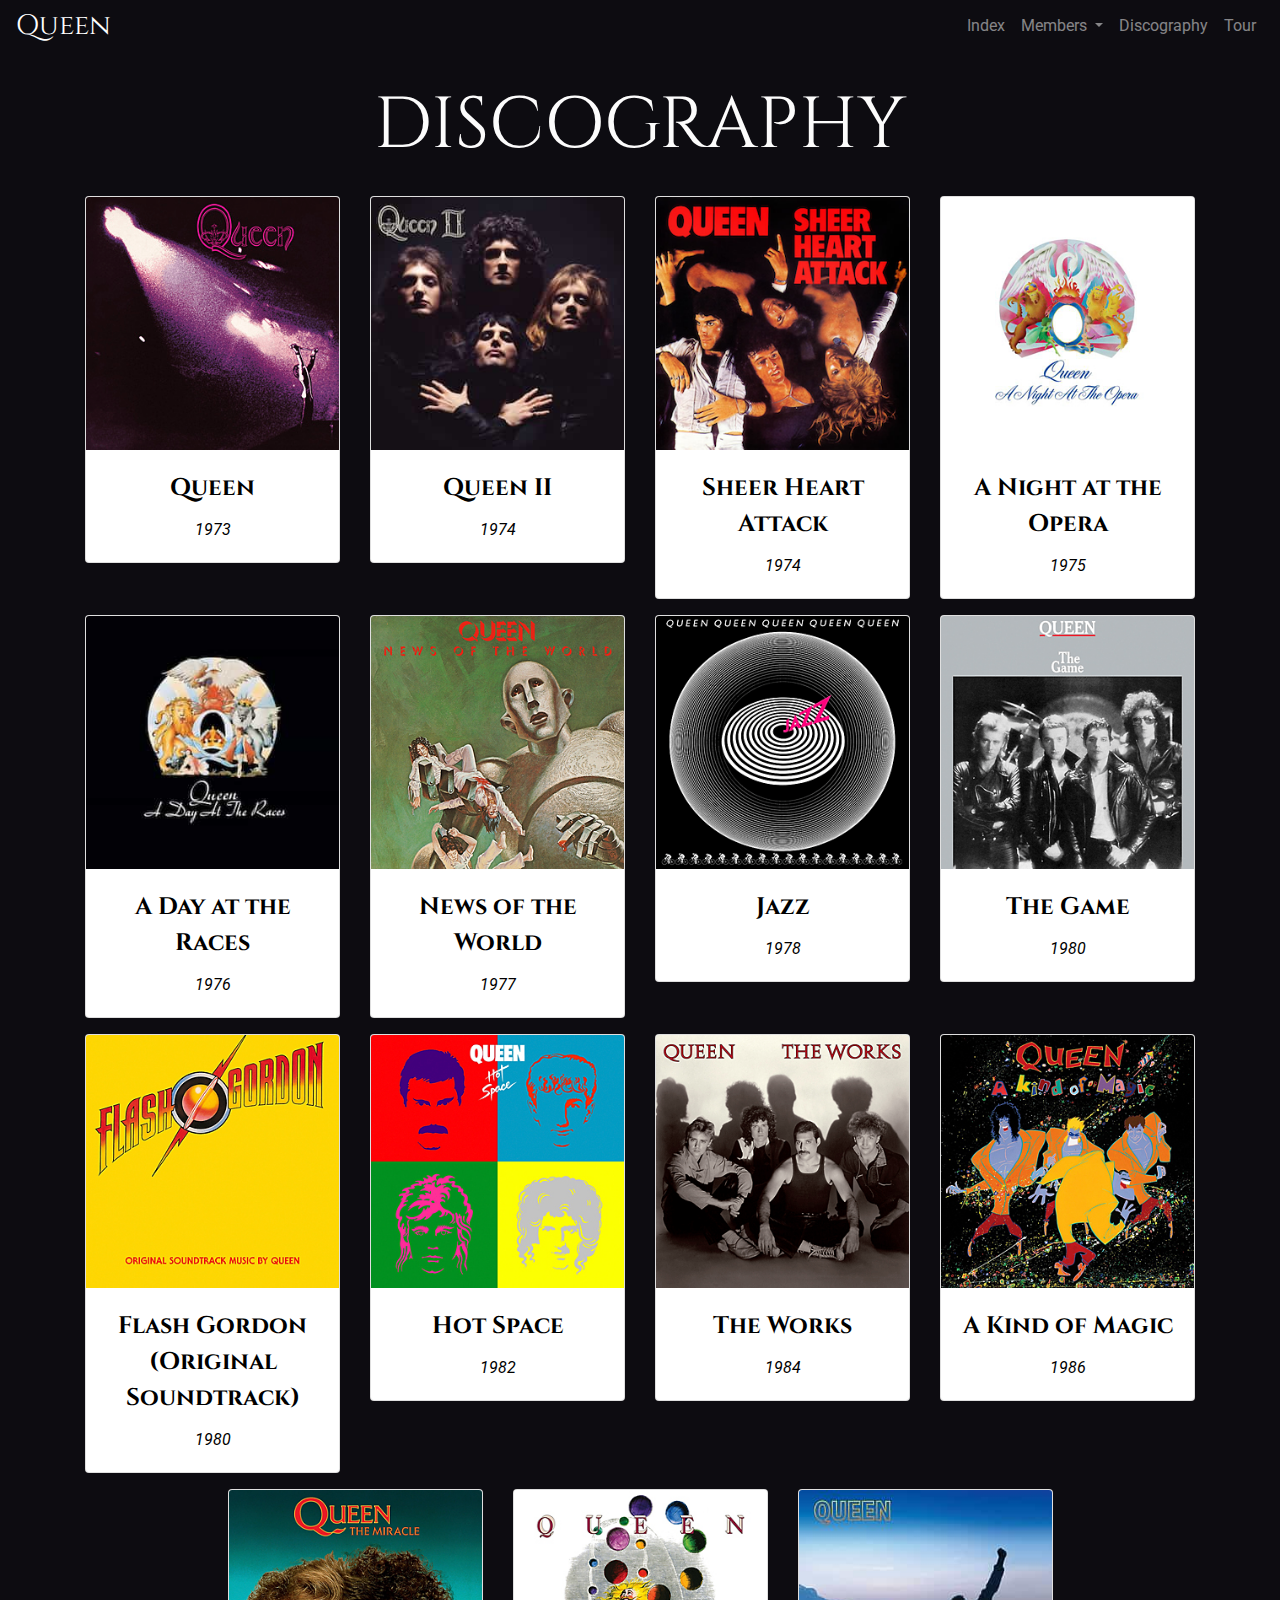
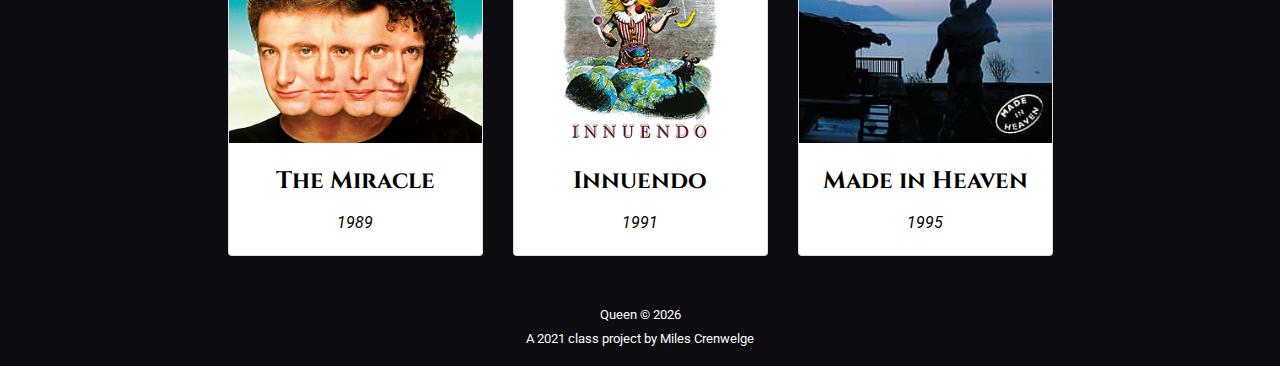
==== commit cfe10078: "fixing some final things again..." ====
--- a/docs/discography.html
+++ b/docs/discography.html
@@ -8,12 +8,10 @@
     <meta name="viewport" content="width=device-width, initial-scale=1, maximum-scale=1">
     <link rel="stylesheet" href="css/main.css">
     <link rel="preconnect" href="https://fonts.gstatic.com">
-    <link rel="preconnect" href="https://fonts.gstatic.com">
     <link href="https://fonts.googleapis.com/css2?family=Cinzel&family=Roboto:ital@0;1&display=swap" rel="stylesheet">
   </head>
   <body>
     <nav class="navbar navbar-expand-lg navbar-dark navbar-custom">
-  <!-- make "Queen" a google font -->
   <a class="navbar-brand" href="index.html">Queen</a>
   <button class="navbar-toggler" type="button" data-toggle="collapse" data-target="#navbarNavDropdown" aria-controls="navbarNavDropdown" aria-expanded="false" aria-label="Toggle navigation">
     <span class="navbar-toggler-icon"></span>
@@ -50,10 +48,9 @@
     
 <div class="container discography-page">
 <p class="discography-header text-center">DISCOGRAPHY</p>
-<div class="row">
-  
-  <div class="col-sm-6 col-md-4 col-lg-3">
-    <!-- any way to center the final row so it doesn't look so weird? -->
+<div class="row justify-content-center">
+  
+  <div class="col-sm-6 col-md-4 col-lg-3">
     <div class="card mb-3">
       <img src="img/discs/Queen_Queen.png" alt="Queen album cover" class="card-img-top">
       <div class="card-body">
@@ -64,7 +61,6 @@
   </div>
   
   <div class="col-sm-6 col-md-4 col-lg-3">
-    <!-- any way to center the final row so it doesn't look so weird? -->
     <div class="card mb-3">
       <img src="img/discs/Queen_Queen_II.jpg" alt="Queen II album cover" class="card-img-top">
       <div class="card-body">
@@ -75,7 +71,6 @@
   </div>
   
   <div class="col-sm-6 col-md-4 col-lg-3">
-    <!-- any way to center the final row so it doesn't look so weird? -->
     <div class="card mb-3">
       <img src="img/discs/Queen_Sheer_Heart_Attack.png" alt="Sheer Heart Attack album cover" class="card-img-top">
       <div class="card-body">
@@ -86,7 +81,6 @@
   </div>
   
   <div class="col-sm-6 col-md-4 col-lg-3">
-    <!-- any way to center the final row so it doesn't look so weird? -->
     <div class="card mb-3">
       <img src="img/discs/Queen_A_Night_At_The_Opera.png" alt="A Night at the Opera album cover" class="card-img-top">
       <div class="card-body">
@@ -97,7 +91,6 @@
   </div>
   
   <div class="col-sm-6 col-md-4 col-lg-3">
-    <!-- any way to center the final row so it doesn't look so weird? -->
     <div class="card mb-3">
       <img src="img/discs/Queen_A_Day_at_the_Races.jpg" alt="A Day at the Races album cover" class="card-img-top">
       <div class="card-body">
@@ -108,7 +101,6 @@
   </div>
   
   <div class="col-sm-6 col-md-4 col-lg-3">
-    <!-- any way to center the final row so it doesn't look so weird? -->
     <div class="card mb-3">
       <img src="img/discs/Queen_News_Of_The_World.png" alt="News of the World album cover" class="card-img-top">
       <div class="card-body">
@@ -119,7 +111,6 @@
   </div>
   
   <div class="col-sm-6 col-md-4 col-lg-3">
-    <!-- any way to center the final row so it doesn't look so weird? -->
     <div class="card mb-3">
       <img src="img/discs/Queen_Jazz.png" alt="Jazz album cover" class="card-img-top">
       <div class="card-body">
@@ -130,7 +121,6 @@
   </div>
   
   <div class="col-sm-6 col-md-4 col-lg-3">
-    <!-- any way to center the final row so it doesn't look so weird? -->
     <div class="card mb-3">
       <img src="img/discs/Queen_The_Game.png" alt="The Game album cover" class="card-img-top">
       <div class="card-body">
@@ -141,7 +131,6 @@
   </div>
   
   <div class="col-sm-6 col-md-4 col-lg-3">
-    <!-- any way to center the final row so it doesn't look so weird? -->
     <div class="card mb-3">
       <img src="img/discs/Queen_Flash_Gordon.png" alt="Flash Gordon (Original Soundtrack) album cover" class="card-img-top">
       <div class="card-body">
@@ -152,7 +141,6 @@
   </div>
   
   <div class="col-sm-6 col-md-4 col-lg-3">
-    <!-- any way to center the final row so it doesn't look so weird? -->
     <div class="card mb-3">
       <img src="img/discs/Queen_Hot_Space.png" alt="Hot Space album cover" class="card-img-top">
       <div class="card-body">
@@ -163,7 +151,6 @@
   </div>
   
   <div class="col-sm-6 col-md-4 col-lg-3">
-    <!-- any way to center the final row so it doesn't look so weird? -->
     <div class="card mb-3">
       <img src="img/discs/Queen_The_Works.png" alt="The Works album cover" class="card-img-top">
       <div class="card-body">
@@ -174,7 +161,6 @@
   </div>
   
   <div class="col-sm-6 col-md-4 col-lg-3">
-    <!-- any way to center the final row so it doesn't look so weird? -->
     <div class="card mb-3">
       <img src="img/discs/Queen_A_Kind_Of_Magic.png" alt="A Kind of Magic album cover" class="card-img-top">
       <div class="card-body">
@@ -185,7 +171,6 @@
   </div>
   
   <div class="col-sm-6 col-md-4 col-lg-3">
-    <!-- any way to center the final row so it doesn't look so weird? -->
     <div class="card mb-3">
       <img src="img/discs/Queen_The_Miracle.png" alt="The Miracle album cover" class="card-img-top">
       <div class="card-body">
@@ -196,7 +181,6 @@
   </div>
   
   <div class="col-sm-6 col-md-4 col-lg-3">
-    <!-- any way to center the final row so it doesn't look so weird? -->
     <div class="card mb-3">
       <img src="img/discs/Queen_Innuendo.png" alt="Innuendo album cover" class="card-img-top">
       <div class="card-body">
@@ -207,7 +191,6 @@
   </div>
   
   <div class="col-sm-6 col-md-4 col-lg-3">
-    <!-- any way to center the final row so it doesn't look so weird? -->
     <div class="card mb-3">
       <img src="img/discs/Queen_Made_in_Heaven.jpg" alt="Made in Heaven album cover" class="card-img-top">
       <div class="card-body">
@@ -218,7 +201,6 @@
   </div>
   
 </div>
-
 
 
     <footer>
--- a/docs/css/main.css
+++ b/docs/css/main.css
@@ -3,5 +3,5 @@
  * Copyright 2011-2021 The Bootstrap Authors
  * Copyright 2011-2021 Twitter, Inc.
  * Licensed under MIT (https://github.com/twbs/bootstrap/blob/main/LICENSE)
- */:root{--blue:#007bff;--indigo:#6610f2;--purple:#6f42c1;--pink:#e83e8c;--red:#dc3545;--orange:#fd7e14;--yellow:#ffc107;--green:#28a745;--teal:#20c997;--cyan:#17a2b8;--white:#fff;--gray:#6c757d;--gray-dark:#343a40;--primary:#007bff;--secondary:#6c757d;--success:#28a745;--info:#17a2b8;--warning:#ffc107;--danger:#dc3545;--light:#f8f9fa;--dark:#343a40;--breakpoint-xs:0;--breakpoint-sm:576px;--breakpoint-md:768px;--breakpoint-lg:992px;--breakpoint-xl:1200px;--font-family-sans-serif:-apple-system,BlinkMacSystemFont,"Segoe UI",Roboto,"Helvetica Neue",Arial,"Noto Sans","Liberation Sans",sans-serif,"Apple Color Emoji","Segoe UI Emoji","Segoe UI Symbol","Noto Color Emoji";--font-family-monospace:SFMono-Regular,Menlo,Monaco,Consolas,"Liberation Mono","Courier New",monospace}*,:after,:before{box-sizing:border-box}html{font-family:sans-serif;line-height:1.15;-webkit-text-size-adjust:100%;-webkit-tap-highlight-color:rgba(0,0,0,0)}article,aside,figcaption,figure,footer,header,hgroup,main,nav,section{display:block}body{margin:0;font-family:-apple-system,BlinkMacSystemFont,Segoe UI,Roboto,Helvetica Neue,Arial,Noto Sans,Liberation Sans,sans-serif,Apple Color Emoji,Segoe UI Emoji,Segoe UI Symbol,Noto Color Emoji;font-size:1rem;font-weight:400;line-height:1.5;color:#212529;text-align:left;background-color:#fff}[tabindex="-1"]:focus:not(:focus-visible){outline:0!important}hr{box-sizing:content-box;height:0;overflow:visible}h1,h2,h3,h4,h5,h6{margin-top:0;margin-bottom:.5rem}p{margin-top:0;margin-bottom:1rem}abbr[data-original-title],abbr[title]{text-decoration:underline;-webkit-text-decoration:underline dotted;-moz-text-decoration:underline dotted;text-decoration:underline dotted;cursor:help;border-bottom:0;-webkit-text-decoration-skip-ink:none;text-decoration-skip-ink:none}address{font-style:normal;line-height:inherit}address,dl,ol,ul{margin-bottom:1rem}dl,ol,ul{margin-top:0}ol ol,ol ul,ul ol,ul ul{margin-bottom:0}dt{font-weight:700}dd{margin-bottom:.5rem;margin-left:0}blockquote{margin:0 0 1rem}b,strong{font-weight:bolder}small{font-size:80%}sub,sup{position:relative;font-size:75%;line-height:0;vertical-align:baseline}sub{bottom:-.25em}sup{top:-.5em}a{color:#007bff;text-decoration:none;background-color:transparent}a:hover{color:#0056b3;text-decoration:underline}a:not([href]):not([class]){color:inherit;text-decoration:none}a:not([href]):not([class]):hover{color:inherit;text-decoration:none}code,kbd,pre,samp{font-family:SFMono-Regular,Menlo,Monaco,Consolas,Liberation Mono,Courier New,monospace;font-size:1em}pre{margin-top:0;margin-bottom:1rem;overflow:auto;-ms-overflow-style:scrollbar}figure{margin:0 0 1rem}img{border-style:none}img,svg{vertical-align:middle}svg{overflow:hidden}table{border-collapse:collapse}caption{padding-top:.75rem;padding-bottom:.75rem;color:#6c757d;text-align:left;caption-side:bottom}th{text-align:inherit;text-align:-webkit-match-parent}label{display:inline-block;margin-bottom:.5rem}button{border-radius:0}button:focus:not(:focus-visible){outline:0}button,input,optgroup,select,textarea{margin:0;font-family:inherit;font-size:inherit;line-height:inherit}button,input{overflow:visible}button,select{text-transform:none}[role=button]{cursor:pointer}select{word-wrap:normal}[type=button],[type=reset],[type=submit],button{-webkit-appearance:button}[type=button]:not(:disabled),[type=reset]:not(:disabled),[type=submit]:not(:disabled),button:not(:disabled){cursor:pointer}[type=button]::-moz-focus-inner,[type=reset]::-moz-focus-inner,[type=submit]::-moz-focus-inner,button::-moz-focus-inner{padding:0;border-style:none}input[type=checkbox],input[type=radio]{box-sizing:border-box;padding:0}textarea{overflow:auto;resize:vertical}fieldset{min-width:0;padding:0;margin:0;border:0}legend{display:block;width:100%;max-width:100%;padding:0;margin-bottom:.5rem;font-size:1.5rem;line-height:inherit;color:inherit;white-space:normal}progress{vertical-align:baseline}[type=number]::-webkit-inner-spin-button,[type=number]::-webkit-outer-spin-button{height:auto}[type=search]{outline-offset:-2px;-webkit-appearance:none}[type=search]::-webkit-search-decoration{-webkit-appearance:none}::-webkit-file-upload-button{font:inherit;-webkit-appearance:button}output{display:inline-block}summary{display:list-item;cursor:pointer}template{display:none}[hidden]{display:none!important}.h1,.h2,.h3,.h4,.h5,.h6,h1,h2,h3,h4,h5,h6{margin-bottom:.5rem;font-weight:500;line-height:1.2}.h1,h1{font-size:2.5rem}.h2,h2{font-size:2rem}.h3,h3{font-size:1.75rem}.h4,h4{font-size:1.5rem}.h5,h5{font-size:1.25rem}.h6,h6{font-size:1rem}.lead{font-size:1.25rem;font-weight:300}.display-1{font-size:6rem}.display-1,.display-2{font-weight:300;line-height:1.2}.display-2{font-size:5.5rem}.display-3{font-size:4.5rem}.display-3,.display-4{font-weight:300;line-height:1.2}.display-4{font-size:3.5rem}hr{margin-top:1rem;margin-bottom:1rem;border:0;border-top:1px solid rgba(0,0,0,.1)}.small,small{font-size:80%;font-weight:400}.mark,mark{padding:.2em;background-color:#fcf8e3}.list-inline,.list-unstyled{padding-left:0;list-style:none}.list-inline-item{display:inline-block}.list-inline-item:not(:last-child){margin-right:.5rem}.initialism{font-size:90%;text-transform:uppercase}.blockquote{margin-bottom:1rem;font-size:1.25rem}.blockquote-footer{display:block;font-size:80%;color:#6c757d}.blockquote-footer:before{content:"\2014\00A0"}.img-fluid,.img-thumbnail{max-width:100%;height:auto}.img-thumbnail{padding:.25rem;background-color:#fff;border:1px solid #dee2e6;border-radius:.25rem}.figure{display:inline-block}.figure-img{margin-bottom:.5rem;line-height:1}.figure-caption{font-size:90%;color:#6c757d}code{font-size:87.5%;color:#e83e8c;word-wrap:break-word}a>code{color:inherit}kbd{padding:.2rem .4rem;font-size:87.5%;color:#fff;background-color:#212529;border-radius:.2rem}kbd kbd{padding:0;font-size:100%;font-weight:700}pre{display:block;font-size:87.5%;color:#212529}pre code{font-size:inherit;color:inherit;word-break:normal}.pre-scrollable{max-height:340px;overflow-y:scroll}.container,.container-fluid,.container-lg,.container-md,.container-sm,.container-xl{width:100%;padding-right:15px;padding-left:15px;margin-right:auto;margin-left:auto}@media (min-width:576px){.container,.container-sm{max-width:540px}}@media (min-width:768px){.container,.container-md,.container-sm{max-width:720px}}@media (min-width:992px){.container,.container-lg,.container-md,.container-sm{max-width:960px}}@media (min-width:1200px){.container,.container-lg,.container-md,.container-sm,.container-xl{max-width:1140px}}.row{display:-webkit-flex;display:-ms-flexbox;display:flex;-webkit-flex-wrap:wrap;-ms-flex-wrap:wrap;flex-wrap:wrap;margin-right:-15px;margin-left:-15px}.no-gutters{margin-right:0;margin-left:0}.no-gutters>.col,.no-gutters>[class*=col-]{padding-right:0;padding-left:0}.col,.col-1,.col-2,.col-3,.col-4,.col-5,.col-6,.col-7,.col-8,.col-9,.col-10,.col-11,.col-12,.col-auto,.col-lg,.col-lg-1,.col-lg-2,.col-lg-3,.col-lg-4,.col-lg-5,.col-lg-6,.col-lg-7,.col-lg-8,.col-lg-9,.col-lg-10,.col-lg-11,.col-lg-12,.col-lg-auto,.col-md,.col-md-1,.col-md-2,.col-md-3,.col-md-4,.col-md-5,.col-md-6,.col-md-7,.col-md-8,.col-md-9,.col-md-10,.col-md-11,.col-md-12,.col-md-auto,.col-sm,.col-sm-1,.col-sm-2,.col-sm-3,.col-sm-4,.col-sm-5,.col-sm-6,.col-sm-7,.col-sm-8,.col-sm-9,.col-sm-10,.col-sm-11,.col-sm-12,.col-sm-auto,.col-xl,.col-xl-1,.col-xl-2,.col-xl-3,.col-xl-4,.col-xl-5,.col-xl-6,.col-xl-7,.col-xl-8,.col-xl-9,.col-xl-10,.col-xl-11,.col-xl-12,.col-xl-auto{position:relative;width:100%;padding-right:15px;padding-left:15px}.col{-webkit-flex-basis:0;-ms-flex-preferred-size:0;flex-basis:0;-webkit-flex-grow:1;-ms-flex-positive:1;flex-grow:1;max-width:100%}.row-cols-1>*{-webkit-flex:0 0 100%;-ms-flex:0 0 100%;flex:0 0 100%;max-width:100%}.row-cols-2>*{-webkit-flex:0 0 50%;-ms-flex:0 0 50%;flex:0 0 50%;max-width:50%}.row-cols-3>*{-webkit-flex:0 0 33.33333%;-ms-flex:0 0 33.33333%;flex:0 0 33.33333%;max-width:33.33333%}.row-cols-4>*{-webkit-flex:0 0 25%;-ms-flex:0 0 25%;flex:0 0 25%;max-width:25%}.row-cols-5>*{-webkit-flex:0 0 20%;-ms-flex:0 0 20%;flex:0 0 20%;max-width:20%}.row-cols-6>*{-webkit-flex:0 0 16.66667%;-ms-flex:0 0 16.66667%;flex:0 0 16.66667%;max-width:16.66667%}.col-auto{-webkit-flex:0 0 auto;-ms-flex:0 0 auto;flex:0 0 auto;width:auto;max-width:100%}.col-1{-webkit-flex:0 0 8.33333%;-ms-flex:0 0 8.33333%;flex:0 0 8.33333%;max-width:8.33333%}.col-2{-webkit-flex:0 0 16.66667%;-ms-flex:0 0 16.66667%;flex:0 0 16.66667%;max-width:16.66667%}.col-3{-webkit-flex:0 0 25%;-ms-flex:0 0 25%;flex:0 0 25%;max-width:25%}.col-4{-webkit-flex:0 0 33.33333%;-ms-flex:0 0 33.33333%;flex:0 0 33.33333%;max-width:33.33333%}.col-5{-webkit-flex:0 0 41.66667%;-ms-flex:0 0 41.66667%;flex:0 0 41.66667%;max-width:41.66667%}.col-6{-webkit-flex:0 0 50%;-ms-flex:0 0 50%;flex:0 0 50%;max-width:50%}.col-7{-webkit-flex:0 0 58.33333%;-ms-flex:0 0 58.33333%;flex:0 0 58.33333%;max-width:58.33333%}.col-8{-webkit-flex:0 0 66.66667%;-ms-flex:0 0 66.66667%;flex:0 0 66.66667%;max-width:66.66667%}.col-9{-webkit-flex:0 0 75%;-ms-flex:0 0 75%;flex:0 0 75%;max-width:75%}.col-10{-webkit-flex:0 0 83.33333%;-ms-flex:0 0 83.33333%;flex:0 0 83.33333%;max-width:83.33333%}.col-11{-webkit-flex:0 0 91.66667%;-ms-flex:0 0 91.66667%;flex:0 0 91.66667%;max-width:91.66667%}.col-12{-webkit-flex:0 0 100%;-ms-flex:0 0 100%;flex:0 0 100%;max-width:100%}.order-first{-webkit-order:-1;-ms-flex-order:-1;order:-1}.order-last{-webkit-order:13;-ms-flex-order:13;order:13}.order-0{-webkit-order:0;-ms-flex-order:0;order:0}.order-1{-webkit-order:1;-ms-flex-order:1;order:1}.order-2{-webkit-order:2;-ms-flex-order:2;order:2}.order-3{-webkit-order:3;-ms-flex-order:3;order:3}.order-4{-webkit-order:4;-ms-flex-order:4;order:4}.order-5{-webkit-order:5;-ms-flex-order:5;order:5}.order-6{-webkit-order:6;-ms-flex-order:6;order:6}.order-7{-webkit-order:7;-ms-flex-order:7;order:7}.order-8{-webkit-order:8;-ms-flex-order:8;order:8}.order-9{-webkit-order:9;-ms-flex-order:9;order:9}.order-10{-webkit-order:10;-ms-flex-order:10;order:10}.order-11{-webkit-order:11;-ms-flex-order:11;order:11}.order-12{-webkit-order:12;-ms-flex-order:12;order:12}.offset-1{margin-left:8.33333%}.offset-2{margin-left:16.66667%}.offset-3{margin-left:25%}.offset-4{margin-left:33.33333%}.offset-5{margin-left:41.66667%}.offset-6{margin-left:50%}.offset-7{margin-left:58.33333%}.offset-8{margin-left:66.66667%}.offset-9{margin-left:75%}.offset-10{margin-left:83.33333%}.offset-11{margin-left:91.66667%}@media (min-width:576px){.col-sm{-webkit-flex-basis:0;-ms-flex-preferred-size:0;flex-basis:0;-webkit-flex-grow:1;-ms-flex-positive:1;flex-grow:1;max-width:100%}.row-cols-sm-1>*{-webkit-flex:0 0 100%;-ms-flex:0 0 100%;flex:0 0 100%;max-width:100%}.row-cols-sm-2>*{-webkit-flex:0 0 50%;-ms-flex:0 0 50%;flex:0 0 50%;max-width:50%}.row-cols-sm-3>*{-webkit-flex:0 0 33.33333%;-ms-flex:0 0 33.33333%;flex:0 0 33.33333%;max-width:33.33333%}.row-cols-sm-4>*{-webkit-flex:0 0 25%;-ms-flex:0 0 25%;flex:0 0 25%;max-width:25%}.row-cols-sm-5>*{-webkit-flex:0 0 20%;-ms-flex:0 0 20%;flex:0 0 20%;max-width:20%}.row-cols-sm-6>*{-webkit-flex:0 0 16.66667%;-ms-flex:0 0 16.66667%;flex:0 0 16.66667%;max-width:16.66667%}.col-sm-auto{-webkit-flex:0 0 auto;-ms-flex:0 0 auto;flex:0 0 auto;width:auto;max-width:100%}.col-sm-1{-webkit-flex:0 0 8.33333%;-ms-flex:0 0 8.33333%;flex:0 0 8.33333%;max-width:8.33333%}.col-sm-2{-webkit-flex:0 0 16.66667%;-ms-flex:0 0 16.66667%;flex:0 0 16.66667%;max-width:16.66667%}.col-sm-3{-webkit-flex:0 0 25%;-ms-flex:0 0 25%;flex:0 0 25%;max-width:25%}.col-sm-4{-webkit-flex:0 0 33.33333%;-ms-flex:0 0 33.33333%;flex:0 0 33.33333%;max-width:33.33333%}.col-sm-5{-webkit-flex:0 0 41.66667%;-ms-flex:0 0 41.66667%;flex:0 0 41.66667%;max-width:41.66667%}.col-sm-6{-webkit-flex:0 0 50%;-ms-flex:0 0 50%;flex:0 0 50%;max-width:50%}.col-sm-7{-webkit-flex:0 0 58.33333%;-ms-flex:0 0 58.33333%;flex:0 0 58.33333%;max-width:58.33333%}.col-sm-8{-webkit-flex:0 0 66.66667%;-ms-flex:0 0 66.66667%;flex:0 0 66.66667%;max-width:66.66667%}.col-sm-9{-webkit-flex:0 0 75%;-ms-flex:0 0 75%;flex:0 0 75%;max-width:75%}.col-sm-10{-webkit-flex:0 0 83.33333%;-ms-flex:0 0 83.33333%;flex:0 0 83.33333%;max-width:83.33333%}.col-sm-11{-webkit-flex:0 0 91.66667%;-ms-flex:0 0 91.66667%;flex:0 0 91.66667%;max-width:91.66667%}.col-sm-12{-webkit-flex:0 0 100%;-ms-flex:0 0 100%;flex:0 0 100%;max-width:100%}.order-sm-first{-webkit-order:-1;-ms-flex-order:-1;order:-1}.order-sm-last{-webkit-order:13;-ms-flex-order:13;order:13}.order-sm-0{-webkit-order:0;-ms-flex-order:0;order:0}.order-sm-1{-webkit-order:1;-ms-flex-order:1;order:1}.order-sm-2{-webkit-order:2;-ms-flex-order:2;order:2}.order-sm-3{-webkit-order:3;-ms-flex-order:3;order:3}.order-sm-4{-webkit-order:4;-ms-flex-order:4;order:4}.order-sm-5{-webkit-order:5;-ms-flex-order:5;order:5}.order-sm-6{-webkit-order:6;-ms-flex-order:6;order:6}.order-sm-7{-webkit-order:7;-ms-flex-order:7;order:7}.order-sm-8{-webkit-order:8;-ms-flex-order:8;order:8}.order-sm-9{-webkit-order:9;-ms-flex-order:9;order:9}.order-sm-10{-webkit-order:10;-ms-flex-order:10;order:10}.order-sm-11{-webkit-order:11;-ms-flex-order:11;order:11}.order-sm-12{-webkit-order:12;-ms-flex-order:12;order:12}.offset-sm-0{margin-left:0}.offset-sm-1{margin-left:8.33333%}.offset-sm-2{margin-left:16.66667%}.offset-sm-3{margin-left:25%}.offset-sm-4{margin-left:33.33333%}.offset-sm-5{margin-left:41.66667%}.offset-sm-6{margin-left:50%}.offset-sm-7{margin-left:58.33333%}.offset-sm-8{margin-left:66.66667%}.offset-sm-9{margin-left:75%}.offset-sm-10{margin-left:83.33333%}.offset-sm-11{margin-left:91.66667%}}@media (min-width:768px){.col-md{-webkit-flex-basis:0;-ms-flex-preferred-size:0;flex-basis:0;-webkit-flex-grow:1;-ms-flex-positive:1;flex-grow:1;max-width:100%}.row-cols-md-1>*{-webkit-flex:0 0 100%;-ms-flex:0 0 100%;flex:0 0 100%;max-width:100%}.row-cols-md-2>*{-webkit-flex:0 0 50%;-ms-flex:0 0 50%;flex:0 0 50%;max-width:50%}.row-cols-md-3>*{-webkit-flex:0 0 33.33333%;-ms-flex:0 0 33.33333%;flex:0 0 33.33333%;max-width:33.33333%}.row-cols-md-4>*{-webkit-flex:0 0 25%;-ms-flex:0 0 25%;flex:0 0 25%;max-width:25%}.row-cols-md-5>*{-webkit-flex:0 0 20%;-ms-flex:0 0 20%;flex:0 0 20%;max-width:20%}.row-cols-md-6>*{-webkit-flex:0 0 16.66667%;-ms-flex:0 0 16.66667%;flex:0 0 16.66667%;max-width:16.66667%}.col-md-auto{-webkit-flex:0 0 auto;-ms-flex:0 0 auto;flex:0 0 auto;width:auto;max-width:100%}.col-md-1{-webkit-flex:0 0 8.33333%;-ms-flex:0 0 8.33333%;flex:0 0 8.33333%;max-width:8.33333%}.col-md-2{-webkit-flex:0 0 16.66667%;-ms-flex:0 0 16.66667%;flex:0 0 16.66667%;max-width:16.66667%}.col-md-3{-webkit-flex:0 0 25%;-ms-flex:0 0 25%;flex:0 0 25%;max-width:25%}.col-md-4{-webkit-flex:0 0 33.33333%;-ms-flex:0 0 33.33333%;flex:0 0 33.33333%;max-width:33.33333%}.col-md-5{-webkit-flex:0 0 41.66667%;-ms-flex:0 0 41.66667%;flex:0 0 41.66667%;max-width:41.66667%}.col-md-6{-webkit-flex:0 0 50%;-ms-flex:0 0 50%;flex:0 0 50%;max-width:50%}.col-md-7{-webkit-flex:0 0 58.33333%;-ms-flex:0 0 58.33333%;flex:0 0 58.33333%;max-width:58.33333%}.col-md-8{-webkit-flex:0 0 66.66667%;-ms-flex:0 0 66.66667%;flex:0 0 66.66667%;max-width:66.66667%}.col-md-9{-webkit-flex:0 0 75%;-ms-flex:0 0 75%;flex:0 0 75%;max-width:75%}.col-md-10{-webkit-flex:0 0 83.33333%;-ms-flex:0 0 83.33333%;flex:0 0 83.33333%;max-width:83.33333%}.col-md-11{-webkit-flex:0 0 91.66667%;-ms-flex:0 0 91.66667%;flex:0 0 91.66667%;max-width:91.66667%}.col-md-12{-webkit-flex:0 0 100%;-ms-flex:0 0 100%;flex:0 0 100%;max-width:100%}.order-md-first{-webkit-order:-1;-ms-flex-order:-1;order:-1}.order-md-last{-webkit-order:13;-ms-flex-order:13;order:13}.order-md-0{-webkit-order:0;-ms-flex-order:0;order:0}.order-md-1{-webkit-order:1;-ms-flex-order:1;order:1}.order-md-2{-webkit-order:2;-ms-flex-order:2;order:2}.order-md-3{-webkit-order:3;-ms-flex-order:3;order:3}.order-md-4{-webkit-order:4;-ms-flex-order:4;order:4}.order-md-5{-webkit-order:5;-ms-flex-order:5;order:5}.order-md-6{-webkit-order:6;-ms-flex-order:6;order:6}.order-md-7{-webkit-order:7;-ms-flex-order:7;order:7}.order-md-8{-webkit-order:8;-ms-flex-order:8;order:8}.order-md-9{-webkit-order:9;-ms-flex-order:9;order:9}.order-md-10{-webkit-order:10;-ms-flex-order:10;order:10}.order-md-11{-webkit-order:11;-ms-flex-order:11;order:11}.order-md-12{-webkit-order:12;-ms-flex-order:12;order:12}.offset-md-0{margin-left:0}.offset-md-1{margin-left:8.33333%}.offset-md-2{margin-left:16.66667%}.offset-md-3{margin-left:25%}.offset-md-4{margin-left:33.33333%}.offset-md-5{margin-left:41.66667%}.offset-md-6{margin-left:50%}.offset-md-7{margin-left:58.33333%}.offset-md-8{margin-left:66.66667%}.offset-md-9{margin-left:75%}.offset-md-10{margin-left:83.33333%}.offset-md-11{margin-left:91.66667%}}@media (min-width:992px){.col-lg{-webkit-flex-basis:0;-ms-flex-preferred-size:0;flex-basis:0;-webkit-flex-grow:1;-ms-flex-positive:1;flex-grow:1;max-width:100%}.row-cols-lg-1>*{-webkit-flex:0 0 100%;-ms-flex:0 0 100%;flex:0 0 100%;max-width:100%}.row-cols-lg-2>*{-webkit-flex:0 0 50%;-ms-flex:0 0 50%;flex:0 0 50%;max-width:50%}.row-cols-lg-3>*{-webkit-flex:0 0 33.33333%;-ms-flex:0 0 33.33333%;flex:0 0 33.33333%;max-width:33.33333%}.row-cols-lg-4>*{-webkit-flex:0 0 25%;-ms-flex:0 0 25%;flex:0 0 25%;max-width:25%}.row-cols-lg-5>*{-webkit-flex:0 0 20%;-ms-flex:0 0 20%;flex:0 0 20%;max-width:20%}.row-cols-lg-6>*{-webkit-flex:0 0 16.66667%;-ms-flex:0 0 16.66667%;flex:0 0 16.66667%;max-width:16.66667%}.col-lg-auto{-webkit-flex:0 0 auto;-ms-flex:0 0 auto;flex:0 0 auto;width:auto;max-width:100%}.col-lg-1{-webkit-flex:0 0 8.33333%;-ms-flex:0 0 8.33333%;flex:0 0 8.33333%;max-width:8.33333%}.col-lg-2{-webkit-flex:0 0 16.66667%;-ms-flex:0 0 16.66667%;flex:0 0 16.66667%;max-width:16.66667%}.col-lg-3{-webkit-flex:0 0 25%;-ms-flex:0 0 25%;flex:0 0 25%;max-width:25%}.col-lg-4{-webkit-flex:0 0 33.33333%;-ms-flex:0 0 33.33333%;flex:0 0 33.33333%;max-width:33.33333%}.col-lg-5{-webkit-flex:0 0 41.66667%;-ms-flex:0 0 41.66667%;flex:0 0 41.66667%;max-width:41.66667%}.col-lg-6{-webkit-flex:0 0 50%;-ms-flex:0 0 50%;flex:0 0 50%;max-width:50%}.col-lg-7{-webkit-flex:0 0 58.33333%;-ms-flex:0 0 58.33333%;flex:0 0 58.33333%;max-width:58.33333%}.col-lg-8{-webkit-flex:0 0 66.66667%;-ms-flex:0 0 66.66667%;flex:0 0 66.66667%;max-width:66.66667%}.col-lg-9{-webkit-flex:0 0 75%;-ms-flex:0 0 75%;flex:0 0 75%;max-width:75%}.col-lg-10{-webkit-flex:0 0 83.33333%;-ms-flex:0 0 83.33333%;flex:0 0 83.33333%;max-width:83.33333%}.col-lg-11{-webkit-flex:0 0 91.66667%;-ms-flex:0 0 91.66667%;flex:0 0 91.66667%;max-width:91.66667%}.col-lg-12{-webkit-flex:0 0 100%;-ms-flex:0 0 100%;flex:0 0 100%;max-width:100%}.order-lg-first{-webkit-order:-1;-ms-flex-order:-1;order:-1}.order-lg-last{-webkit-order:13;-ms-flex-order:13;order:13}.order-lg-0{-webkit-order:0;-ms-flex-order:0;order:0}.order-lg-1{-webkit-order:1;-ms-flex-order:1;order:1}.order-lg-2{-webkit-order:2;-ms-flex-order:2;order:2}.order-lg-3{-webkit-order:3;-ms-flex-order:3;order:3}.order-lg-4{-webkit-order:4;-ms-flex-order:4;order:4}.order-lg-5{-webkit-order:5;-ms-flex-order:5;order:5}.order-lg-6{-webkit-order:6;-ms-flex-order:6;order:6}.order-lg-7{-webkit-order:7;-ms-flex-order:7;order:7}.order-lg-8{-webkit-order:8;-ms-flex-order:8;order:8}.order-lg-9{-webkit-order:9;-ms-flex-order:9;order:9}.order-lg-10{-webkit-order:10;-ms-flex-order:10;order:10}.order-lg-11{-webkit-order:11;-ms-flex-order:11;order:11}.order-lg-12{-webkit-order:12;-ms-flex-order:12;order:12}.offset-lg-0{margin-left:0}.offset-lg-1{margin-left:8.33333%}.offset-lg-2{margin-left:16.66667%}.offset-lg-3{margin-left:25%}.offset-lg-4{margin-left:33.33333%}.offset-lg-5{margin-left:41.66667%}.offset-lg-6{margin-left:50%}.offset-lg-7{margin-left:58.33333%}.offset-lg-8{margin-left:66.66667%}.offset-lg-9{margin-left:75%}.offset-lg-10{margin-left:83.33333%}.offset-lg-11{margin-left:91.66667%}}@media (min-width:1200px){.col-xl{-webkit-flex-basis:0;-ms-flex-preferred-size:0;flex-basis:0;-webkit-flex-grow:1;-ms-flex-positive:1;flex-grow:1;max-width:100%}.row-cols-xl-1>*{-webkit-flex:0 0 100%;-ms-flex:0 0 100%;flex:0 0 100%;max-width:100%}.row-cols-xl-2>*{-webkit-flex:0 0 50%;-ms-flex:0 0 50%;flex:0 0 50%;max-width:50%}.row-cols-xl-3>*{-webkit-flex:0 0 33.33333%;-ms-flex:0 0 33.33333%;flex:0 0 33.33333%;max-width:33.33333%}.row-cols-xl-4>*{-webkit-flex:0 0 25%;-ms-flex:0 0 25%;flex:0 0 25%;max-width:25%}.row-cols-xl-5>*{-webkit-flex:0 0 20%;-ms-flex:0 0 20%;flex:0 0 20%;max-width:20%}.row-cols-xl-6>*{-webkit-flex:0 0 16.66667%;-ms-flex:0 0 16.66667%;flex:0 0 16.66667%;max-width:16.66667%}.col-xl-auto{-webkit-flex:0 0 auto;-ms-flex:0 0 auto;flex:0 0 auto;width:auto;max-width:100%}.col-xl-1{-webkit-flex:0 0 8.33333%;-ms-flex:0 0 8.33333%;flex:0 0 8.33333%;max-width:8.33333%}.col-xl-2{-webkit-flex:0 0 16.66667%;-ms-flex:0 0 16.66667%;flex:0 0 16.66667%;max-width:16.66667%}.col-xl-3{-webkit-flex:0 0 25%;-ms-flex:0 0 25%;flex:0 0 25%;max-width:25%}.col-xl-4{-webkit-flex:0 0 33.33333%;-ms-flex:0 0 33.33333%;flex:0 0 33.33333%;max-width:33.33333%}.col-xl-5{-webkit-flex:0 0 41.66667%;-ms-flex:0 0 41.66667%;flex:0 0 41.66667%;max-width:41.66667%}.col-xl-6{-webkit-flex:0 0 50%;-ms-flex:0 0 50%;flex:0 0 50%;max-width:50%}.col-xl-7{-webkit-flex:0 0 58.33333%;-ms-flex:0 0 58.33333%;flex:0 0 58.33333%;max-width:58.33333%}.col-xl-8{-webkit-flex:0 0 66.66667%;-ms-flex:0 0 66.66667%;flex:0 0 66.66667%;max-width:66.66667%}.col-xl-9{-webkit-flex:0 0 75%;-ms-flex:0 0 75%;flex:0 0 75%;max-width:75%}.col-xl-10{-webkit-flex:0 0 83.33333%;-ms-flex:0 0 83.33333%;flex:0 0 83.33333%;max-width:83.33333%}.col-xl-11{-webkit-flex:0 0 91.66667%;-ms-flex:0 0 91.66667%;flex:0 0 91.66667%;max-width:91.66667%}.col-xl-12{-webkit-flex:0 0 100%;-ms-flex:0 0 100%;flex:0 0 100%;max-width:100%}.order-xl-first{-webkit-order:-1;-ms-flex-order:-1;order:-1}.order-xl-last{-webkit-order:13;-ms-flex-order:13;order:13}.order-xl-0{-webkit-order:0;-ms-flex-order:0;order:0}.order-xl-1{-webkit-order:1;-ms-flex-order:1;order:1}.order-xl-2{-webkit-order:2;-ms-flex-order:2;order:2}.order-xl-3{-webkit-order:3;-ms-flex-order:3;order:3}.order-xl-4{-webkit-order:4;-ms-flex-order:4;order:4}.order-xl-5{-webkit-order:5;-ms-flex-order:5;order:5}.order-xl-6{-webkit-order:6;-ms-flex-order:6;order:6}.order-xl-7{-webkit-order:7;-ms-flex-order:7;order:7}.order-xl-8{-webkit-order:8;-ms-flex-order:8;order:8}.order-xl-9{-webkit-order:9;-ms-flex-order:9;order:9}.order-xl-10{-webkit-order:10;-ms-flex-order:10;order:10}.order-xl-11{-webkit-order:11;-ms-flex-order:11;order:11}.order-xl-12{-webkit-order:12;-ms-flex-order:12;order:12}.offset-xl-0{margin-left:0}.offset-xl-1{margin-left:8.33333%}.offset-xl-2{margin-left:16.66667%}.offset-xl-3{margin-left:25%}.offset-xl-4{margin-left:33.33333%}.offset-xl-5{margin-left:41.66667%}.offset-xl-6{margin-left:50%}.offset-xl-7{margin-left:58.33333%}.offset-xl-8{margin-left:66.66667%}.offset-xl-9{margin-left:75%}.offset-xl-10{margin-left:83.33333%}.offset-xl-11{margin-left:91.66667%}}.table{width:100%;margin-bottom:1rem;color:#212529}.table td,.table th{padding:.75rem;vertical-align:top;border-top:1px solid #dee2e6}.table thead th{vertical-align:bottom;border-bottom:2px solid #dee2e6}.table tbody+tbody{border-top:2px solid #dee2e6}.table-sm td,.table-sm th{padding:.3rem}.table-bordered,.table-bordered td,.table-bordered th{border:1px solid #dee2e6}.table-bordered thead td,.table-bordered thead th{border-bottom-width:2px}.table-borderless tbody+tbody,.table-borderless td,.table-borderless th,.table-borderless thead th{border:0}.table-striped tbody tr:nth-of-type(odd){background-color:rgba(0,0,0,.05)}.table-hover tbody tr:hover{color:#212529;background-color:rgba(0,0,0,.075)}.table-primary,.table-primary>td,.table-primary>th{background-color:#b8daff}.table-primary tbody+tbody,.table-primary td,.table-primary th,.table-primary thead th{border-color:#7abaff}.table-hover .table-primary:hover{background-color:#9fcdff}.table-hover .table-primary:hover>td,.table-hover .table-primary:hover>th{background-color:#9fcdff}.table-secondary,.table-secondary>td,.table-secondary>th{background-color:#d6d8db}.table-secondary tbody+tbody,.table-secondary td,.table-secondary th,.table-secondary thead th{border-color:#b3b7bb}.table-hover .table-secondary:hover{background-color:#c8cbcf}.table-hover .table-secondary:hover>td,.table-hover .table-secondary:hover>th{background-color:#c8cbcf}.table-success,.table-success>td,.table-success>th{background-color:#c3e6cb}.table-success tbody+tbody,.table-success td,.table-success th,.table-success thead th{border-color:#8fd19e}.table-hover .table-success:hover{background-color:#b1dfbb}.table-hover .table-success:hover>td,.table-hover .table-success:hover>th{background-color:#b1dfbb}.table-info,.table-info>td,.table-info>th{background-color:#bee5eb}.table-info tbody+tbody,.table-info td,.table-info th,.table-info thead th{border-color:#86cfda}.table-hover .table-info:hover{background-color:#abdde5}.table-hover .table-info:hover>td,.table-hover .table-info:hover>th{background-color:#abdde5}.table-warning,.table-warning>td,.table-warning>th{background-color:#ffeeba}.table-warning tbody+tbody,.table-warning td,.table-warning th,.table-warning thead th{border-color:#ffdf7e}.table-hover .table-warning:hover{background-color:#ffe8a1}.table-hover .table-warning:hover>td,.table-hover .table-warning:hover>th{background-color:#ffe8a1}.table-danger,.table-danger>td,.table-danger>th{background-color:#f5c6cb}.table-danger tbody+tbody,.table-danger td,.table-danger th,.table-danger thead th{border-color:#ed969e}.table-hover .table-danger:hover{background-color:#f1b0b7}.table-hover .table-danger:hover>td,.table-hover .table-danger:hover>th{background-color:#f1b0b7}.table-light,.table-light>td,.table-light>th{background-color:#fdfdfe}.table-light tbody+tbody,.table-light td,.table-light th,.table-light thead th{border-color:#fbfcfc}.table-hover .table-light:hover{background-color:#ececf6}.table-hover .table-light:hover>td,.table-hover .table-light:hover>th{background-color:#ececf6}.table-dark,.table-dark>td,.table-dark>th{background-color:#c6c8ca}.table-dark tbody+tbody,.table-dark td,.table-dark th,.table-dark thead th{border-color:#95999c}.table-hover .table-dark:hover{background-color:#b9bbbe}.table-hover .table-dark:hover>td,.table-hover .table-dark:hover>th{background-color:#b9bbbe}.table-active,.table-active>td,.table-active>th{background-color:rgba(0,0,0,.075)}.table-hover .table-active:hover{background-color:rgba(0,0,0,.075)}.table-hover .table-active:hover>td,.table-hover .table-active:hover>th{background-color:rgba(0,0,0,.075)}.table .thead-dark th{color:#fff;background-color:#343a40;border-color:#454d55}.table .thead-light th{color:#495057;background-color:#e9ecef;border-color:#dee2e6}.table-dark{color:#fff;background-color:#343a40}.table-dark td,.table-dark th,.table-dark thead th{border-color:#454d55}.table-dark.table-bordered{border:0}.table-dark.table-striped tbody tr:nth-of-type(odd){background-color:hsla(0,0%,100%,.05)}.table-dark.table-hover tbody tr:hover{color:#fff;background-color:hsla(0,0%,100%,.075)}@media (max-width:575.98px){.table-responsive-sm{display:block;width:100%;overflow-x:auto;-webkit-overflow-scrolling:touch}.table-responsive-sm>.table-bordered{border:0}}@media (max-width:767.98px){.table-responsive-md{display:block;width:100%;overflow-x:auto;-webkit-overflow-scrolling:touch}.table-responsive-md>.table-bordered{border:0}}@media (max-width:991.98px){.table-responsive-lg{display:block;width:100%;overflow-x:auto;-webkit-overflow-scrolling:touch}.table-responsive-lg>.table-bordered{border:0}}@media (max-width:1199.98px){.table-responsive-xl{display:block;width:100%;overflow-x:auto;-webkit-overflow-scrolling:touch}.table-responsive-xl>.table-bordered{border:0}}.table-responsive{display:block;width:100%;overflow-x:auto;-webkit-overflow-scrolling:touch}.table-responsive>.table-bordered{border:0}.form-control{display:block;width:100%;height:calc(1.5em + .75rem + 2px);padding:.375rem .75rem;font-size:1rem;font-weight:400;line-height:1.5;color:#495057;background-color:#fff;background-clip:padding-box;border:1px solid #ced4da;border-radius:.25rem;transition:border-color .15s ease-in-out,box-shadow .15s ease-in-out}@media (prefers-reduced-motion:reduce){.form-control{transition:none}}.form-control::-ms-expand{background-color:transparent;border:0}.form-control:-moz-focusring{color:transparent;text-shadow:0 0 0 #495057}.form-control:focus{color:#495057;background-color:#fff;border-color:#80bdff;outline:0;box-shadow:0 0 0 .2rem rgba(0,123,255,.25)}.form-control::-webkit-input-placeholder{color:#6c757d;opacity:1}.form-control::-moz-placeholder{color:#6c757d;opacity:1}.form-control:-ms-input-placeholder{color:#6c757d;opacity:1}.form-control::-ms-input-placeholder{color:#6c757d;opacity:1}.form-control::placeholder{color:#6c757d;opacity:1}.form-control:disabled,.form-control[readonly]{background-color:#e9ecef;opacity:1}input[type=date].form-control,input[type=datetime-local].form-control,input[type=month].form-control,input[type=time].form-control{-webkit-appearance:none;-moz-appearance:none;appearance:none}select.form-control:focus::-ms-value{color:#495057;background-color:#fff}.form-control-file,.form-control-range{display:block;width:100%}.col-form-label{padding-top:calc(.375rem + 1px);padding-bottom:calc(.375rem + 1px);margin-bottom:0;font-size:inherit;line-height:1.5}.col-form-label-lg{padding-top:calc(.5rem + 1px);padding-bottom:calc(.5rem + 1px);font-size:1.25rem;line-height:1.5}.col-form-label-sm{padding-top:calc(.25rem + 1px);padding-bottom:calc(.25rem + 1px);font-size:.875rem;line-height:1.5}.form-control-plaintext{display:block;width:100%;padding:.375rem 0;margin-bottom:0;font-size:1rem;line-height:1.5;color:#212529;background-color:transparent;border:solid transparent;border-width:1px 0}.form-control-plaintext.form-control-lg,.form-control-plaintext.form-control-sm{padding-right:0;padding-left:0}.form-control-sm{height:calc(1.5em + .5rem + 2px);padding:.25rem .5rem;font-size:.875rem;line-height:1.5;border-radius:.2rem}.form-control-lg{height:calc(1.5em + 1rem + 2px);padding:.5rem 1rem;font-size:1.25rem;line-height:1.5;border-radius:.3rem}select.form-control[multiple],select.form-control[size]{height:auto}textarea.form-control{height:auto}.form-group{margin-bottom:1rem}.form-text{display:block;margin-top:.25rem}.form-row{display:-webkit-flex;display:-ms-flexbox;display:flex;-webkit-flex-wrap:wrap;-ms-flex-wrap:wrap;flex-wrap:wrap;margin-right:-5px;margin-left:-5px}.form-row>.col,.form-row>[class*=col-]{padding-right:5px;padding-left:5px}.form-check{position:relative;display:block;padding-left:1.25rem}.form-check-input{position:absolute;margin-top:.3rem;margin-left:-1.25rem}.form-check-input:disabled~.form-check-label,.form-check-input[disabled]~.form-check-label{color:#6c757d}.form-check-label{margin-bottom:0}.form-check-inline{display:-webkit-inline-flex;display:-ms-inline-flexbox;display:inline-flex;-webkit-align-items:center;-ms-flex-align:center;align-items:center;padding-left:0;margin-right:.75rem}.form-check-inline .form-check-input{position:static;margin-top:0;margin-right:.3125rem;margin-left:0}.valid-feedback{display:none;width:100%;margin-top:.25rem;font-size:80%;color:#28a745}.valid-tooltip{position:absolute;top:100%;left:0;z-index:5;display:none;max-width:100%;padding:.25rem .5rem;margin-top:.1rem;font-size:.875rem;line-height:1.5;color:#fff;background-color:rgba(40,167,69,.9);border-radius:.25rem}.form-row>.col>.valid-tooltip,.form-row>[class*=col-]>.valid-tooltip{left:5px}.is-valid~.valid-feedback,.is-valid~.valid-tooltip,.was-validated :valid~.valid-feedback,.was-validated :valid~.valid-tooltip{display:block}.form-control.is-valid,.was-validated .form-control:valid{border-color:#28a745;padding-right:calc(1.5em + .75rem);background-image:url("data:image/svg+xml;charset=utf-8,%3Csvg xmlns='http://www.w3.org/2000/svg' width='8' height='8'%3E%3Cpath fill='%2328a745' d='M2.3 6.73L.6 4.53c-.4-1.04.46-1.4 1.1-.8l1.1 1.4 3.4-3.8c.6-.63 1.6-.27 1.2.7l-4 4.6c-.43.5-.8.4-1.1.1z'/%3E%3C/svg%3E");background-repeat:no-repeat;background-position:right calc(.375em + .1875rem) center;background-size:calc(.75em + .375rem) calc(.75em + .375rem)}.form-control.is-valid:focus,.was-validated .form-control:valid:focus{border-color:#28a745;box-shadow:0 0 0 .2rem rgba(40,167,69,.25)}.was-validated textarea.form-control:valid,textarea.form-control.is-valid{padding-right:calc(1.5em + .75rem);background-position:top calc(.375em + .1875rem) right calc(.375em + .1875rem)}.custom-select.is-valid,.was-validated .custom-select:valid{border-color:#28a745;padding-right:calc(.75em + 2.3125rem);background:url("data:image/svg+xml;charset=utf-8,%3Csvg xmlns='http://www.w3.org/2000/svg' width='4' height='5'%3E%3Cpath fill='%23343a40' d='M2 0L0 2h4zm0 5L0 3h4z'/%3E%3C/svg%3E") right .75rem center/8px 10px no-repeat,#fff url("data:image/svg+xml;charset=utf-8,%3Csvg xmlns='http://www.w3.org/2000/svg' width='8' height='8'%3E%3Cpath fill='%2328a745' d='M2.3 6.73L.6 4.53c-.4-1.04.46-1.4 1.1-.8l1.1 1.4 3.4-3.8c.6-.63 1.6-.27 1.2.7l-4 4.6c-.43.5-.8.4-1.1.1z'/%3E%3C/svg%3E") center right 1.75rem/calc(.75em + .375rem) calc(.75em + .375rem) no-repeat}.custom-select.is-valid:focus,.was-validated .custom-select:valid:focus{border-color:#28a745;box-shadow:0 0 0 .2rem rgba(40,167,69,.25)}.form-check-input.is-valid~.form-check-label,.was-validated .form-check-input:valid~.form-check-label{color:#28a745}.form-check-input.is-valid~.valid-feedback,.form-check-input.is-valid~.valid-tooltip,.was-validated .form-check-input:valid~.valid-feedback,.was-validated .form-check-input:valid~.valid-tooltip{display:block}.custom-control-input.is-valid~.custom-control-label,.was-validated .custom-control-input:valid~.custom-control-label{color:#28a745}.custom-control-input.is-valid~.custom-control-label:before,.was-validated .custom-control-input:valid~.custom-control-label:before{border-color:#28a745}.custom-control-input.is-valid:checked~.custom-control-label:before,.was-validated .custom-control-input:valid:checked~.custom-control-label:before{border-color:#34ce57;background-color:#34ce57}.custom-control-input.is-valid:focus~.custom-control-label:before,.was-validated .custom-control-input:valid:focus~.custom-control-label:before{box-shadow:0 0 0 .2rem rgba(40,167,69,.25)}.custom-control-input.is-valid:focus:not(:checked)~.custom-control-label:before,.was-validated .custom-control-input:valid:focus:not(:checked)~.custom-control-label:before{border-color:#28a745}.custom-file-input.is-valid~.custom-file-label,.was-validated .custom-file-input:valid~.custom-file-label{border-color:#28a745}.custom-file-input.is-valid:focus~.custom-file-label,.was-validated .custom-file-input:valid:focus~.custom-file-label{border-color:#28a745;box-shadow:0 0 0 .2rem rgba(40,167,69,.25)}.invalid-feedback{display:none;width:100%;margin-top:.25rem;font-size:80%;color:#dc3545}.invalid-tooltip{position:absolute;top:100%;left:0;z-index:5;display:none;max-width:100%;padding:.25rem .5rem;margin-top:.1rem;font-size:.875rem;line-height:1.5;color:#fff;background-color:rgba(220,53,69,.9);border-radius:.25rem}.form-row>.col>.invalid-tooltip,.form-row>[class*=col-]>.invalid-tooltip{left:5px}.is-invalid~.invalid-feedback,.is-invalid~.invalid-tooltip,.was-validated :invalid~.invalid-feedback,.was-validated :invalid~.invalid-tooltip{display:block}.form-control.is-invalid,.was-validated .form-control:invalid{border-color:#dc3545;padding-right:calc(1.5em + .75rem);background-image:url("data:image/svg+xml;charset=utf-8,%3Csvg xmlns='http://www.w3.org/2000/svg' width='12' height='12' fill='none' stroke='%23dc3545'%3E%3Ccircle cx='6' cy='6' r='4.5'/%3E%3Cpath stroke-linejoin='round' d='M5.8 3.6h.4L6 6.5z'/%3E%3Ccircle cx='6' cy='8.2' r='.6' fill='%23dc3545' stroke='none'/%3E%3C/svg%3E");background-repeat:no-repeat;background-position:right calc(.375em + .1875rem) center;background-size:calc(.75em + .375rem) calc(.75em + .375rem)}.form-control.is-invalid:focus,.was-validated .form-control:invalid:focus{border-color:#dc3545;box-shadow:0 0 0 .2rem rgba(220,53,69,.25)}.was-validated textarea.form-control:invalid,textarea.form-control.is-invalid{padding-right:calc(1.5em + .75rem);background-position:top calc(.375em + .1875rem) right calc(.375em + .1875rem)}.custom-select.is-invalid,.was-validated .custom-select:invalid{border-color:#dc3545;padding-right:calc(.75em + 2.3125rem);background:url("data:image/svg+xml;charset=utf-8,%3Csvg xmlns='http://www.w3.org/2000/svg' width='4' height='5'%3E%3Cpath fill='%23343a40' d='M2 0L0 2h4zm0 5L0 3h4z'/%3E%3C/svg%3E") right .75rem center/8px 10px no-repeat,#fff url("data:image/svg+xml;charset=utf-8,%3Csvg xmlns='http://www.w3.org/2000/svg' width='12' height='12' fill='none' stroke='%23dc3545'%3E%3Ccircle cx='6' cy='6' r='4.5'/%3E%3Cpath stroke-linejoin='round' d='M5.8 3.6h.4L6 6.5z'/%3E%3Ccircle cx='6' cy='8.2' r='.6' fill='%23dc3545' stroke='none'/%3E%3C/svg%3E") center right 1.75rem/calc(.75em + .375rem) calc(.75em + .375rem) no-repeat}.custom-select.is-invalid:focus,.was-validated .custom-select:invalid:focus{border-color:#dc3545;box-shadow:0 0 0 .2rem rgba(220,53,69,.25)}.form-check-input.is-invalid~.form-check-label,.was-validated .form-check-input:invalid~.form-check-label{color:#dc3545}.form-check-input.is-invalid~.invalid-feedback,.form-check-input.is-invalid~.invalid-tooltip,.was-validated .form-check-input:invalid~.invalid-feedback,.was-validated .form-check-input:invalid~.invalid-tooltip{display:block}.custom-control-input.is-invalid~.custom-control-label,.was-validated .custom-control-input:invalid~.custom-control-label{color:#dc3545}.custom-control-input.is-invalid~.custom-control-label:before,.was-validated .custom-control-input:invalid~.custom-control-label:before{border-color:#dc3545}.custom-control-input.is-invalid:checked~.custom-control-label:before,.was-validated .custom-control-input:invalid:checked~.custom-control-label:before{border-color:#e4606d;background-color:#e4606d}.custom-control-input.is-invalid:focus~.custom-control-label:before,.was-validated .custom-control-input:invalid:focus~.custom-control-label:before{box-shadow:0 0 0 .2rem rgba(220,53,69,.25)}.custom-control-input.is-invalid:focus:not(:checked)~.custom-control-label:before,.was-validated .custom-control-input:invalid:focus:not(:checked)~.custom-control-label:before{border-color:#dc3545}.custom-file-input.is-invalid~.custom-file-label,.was-validated .custom-file-input:invalid~.custom-file-label{border-color:#dc3545}.custom-file-input.is-invalid:focus~.custom-file-label,.was-validated .custom-file-input:invalid:focus~.custom-file-label{border-color:#dc3545;box-shadow:0 0 0 .2rem rgba(220,53,69,.25)}.form-inline{display:-webkit-flex;display:-ms-flexbox;display:flex;-webkit-flex-flow:row wrap;-ms-flex-flow:row wrap;flex-flow:row wrap;-webkit-align-items:center;-ms-flex-align:center;align-items:center}.form-inline .form-check{width:100%}@media (min-width:576px){.form-inline label{-ms-flex-align:center;-webkit-justify-content:center;-ms-flex-pack:center;justify-content:center}.form-inline .form-group,.form-inline label{display:-webkit-flex;display:-ms-flexbox;display:flex;-webkit-align-items:center;align-items:center;margin-bottom:0}.form-inline .form-group{-webkit-flex:0 0 auto;-ms-flex:0 0 auto;flex:0 0 auto;-webkit-flex-flow:row wrap;-ms-flex-flow:row wrap;flex-flow:row wrap;-ms-flex-align:center}.form-inline .form-control{display:inline-block;width:auto;vertical-align:middle}.form-inline .form-control-plaintext{display:inline-block}.form-inline .custom-select,.form-inline .input-group{width:auto}.form-inline .form-check{display:-webkit-flex;display:-ms-flexbox;display:flex;-webkit-align-items:center;-ms-flex-align:center;align-items:center;-webkit-justify-content:center;-ms-flex-pack:center;justify-content:center;width:auto;padding-left:0}.form-inline .form-check-input{position:relative;-webkit-flex-shrink:0;-ms-flex-negative:0;flex-shrink:0;margin-top:0;margin-right:.25rem;margin-left:0}.form-inline .custom-control{-webkit-align-items:center;-ms-flex-align:center;align-items:center;-webkit-justify-content:center;-ms-flex-pack:center;justify-content:center}.form-inline .custom-control-label{margin-bottom:0}}.btn{display:inline-block;font-weight:400;color:#212529;text-align:center;vertical-align:middle;-webkit-user-select:none;-moz-user-select:none;-ms-user-select:none;user-select:none;background-color:transparent;border:1px solid transparent;padding:.375rem .75rem;font-size:1rem;line-height:1.5;border-radius:.25rem;transition:color .15s ease-in-out,background-color .15s ease-in-out,border-color .15s ease-in-out,box-shadow .15s ease-in-out}@media (prefers-reduced-motion:reduce){.btn{transition:none}}.btn:hover{color:#212529;text-decoration:none}.btn.focus,.btn:focus{outline:0;box-shadow:0 0 0 .2rem rgba(0,123,255,.25)}.btn.disabled,.btn:disabled{opacity:.65}.btn:not(:disabled):not(.disabled){cursor:pointer}a.btn.disabled,fieldset:disabled a.btn{pointer-events:none}.btn-primary{color:#fff;background-color:#007bff;border-color:#007bff}.btn-primary:hover{color:#fff;background-color:#0069d9;border-color:#0062cc}.btn-primary.focus,.btn-primary:focus{color:#fff;background-color:#0069d9;border-color:#0062cc;box-shadow:0 0 0 .2rem rgba(38,143,255,.5)}.btn-primary.disabled,.btn-primary:disabled{color:#fff;background-color:#007bff;border-color:#007bff}.btn-primary:not(:disabled):not(.disabled).active,.btn-primary:not(:disabled):not(.disabled):active,.show>.btn-primary.dropdown-toggle{color:#fff;background-color:#0062cc;border-color:#005cbf}.btn-primary:not(:disabled):not(.disabled).active:focus,.btn-primary:not(:disabled):not(.disabled):active:focus,.show>.btn-primary.dropdown-toggle:focus{box-shadow:0 0 0 .2rem rgba(38,143,255,.5)}.btn-secondary{color:#fff;background-color:#6c757d;border-color:#6c757d}.btn-secondary:hover{color:#fff;background-color:#5a6268;border-color:#545b62}.btn-secondary.focus,.btn-secondary:focus{color:#fff;background-color:#5a6268;border-color:#545b62;box-shadow:0 0 0 .2rem rgba(130,138,145,.5)}.btn-secondary.disabled,.btn-secondary:disabled{color:#fff;background-color:#6c757d;border-color:#6c757d}.btn-secondary:not(:disabled):not(.disabled).active,.btn-secondary:not(:disabled):not(.disabled):active,.show>.btn-secondary.dropdown-toggle{color:#fff;background-color:#545b62;border-color:#4e555b}.btn-secondary:not(:disabled):not(.disabled).active:focus,.btn-secondary:not(:disabled):not(.disabled):active:focus,.show>.btn-secondary.dropdown-toggle:focus{box-shadow:0 0 0 .2rem rgba(130,138,145,.5)}.btn-success{color:#fff;background-color:#28a745;border-color:#28a745}.btn-success:hover{color:#fff;background-color:#218838;border-color:#1e7e34}.btn-success.focus,.btn-success:focus{color:#fff;background-color:#218838;border-color:#1e7e34;box-shadow:0 0 0 .2rem rgba(72,180,97,.5)}.btn-success.disabled,.btn-success:disabled{color:#fff;background-color:#28a745;border-color:#28a745}.btn-success:not(:disabled):not(.disabled).active,.btn-success:not(:disabled):not(.disabled):active,.show>.btn-success.dropdown-toggle{color:#fff;background-color:#1e7e34;border-color:#1c7430}.btn-success:not(:disabled):not(.disabled).active:focus,.btn-success:not(:disabled):not(.disabled):active:focus,.show>.btn-success.dropdown-toggle:focus{box-shadow:0 0 0 .2rem rgba(72,180,97,.5)}.btn-info{color:#fff;background-color:#17a2b8;border-color:#17a2b8}.btn-info:hover{color:#fff;background-color:#138496;border-color:#117a8b}.btn-info.focus,.btn-info:focus{color:#fff;background-color:#138496;border-color:#117a8b;box-shadow:0 0 0 .2rem rgba(58,176,195,.5)}.btn-info.disabled,.btn-info:disabled{color:#fff;background-color:#17a2b8;border-color:#17a2b8}.btn-info:not(:disabled):not(.disabled).active,.btn-info:not(:disabled):not(.disabled):active,.show>.btn-info.dropdown-toggle{color:#fff;background-color:#117a8b;border-color:#10707f}.btn-info:not(:disabled):not(.disabled).active:focus,.btn-info:not(:disabled):not(.disabled):active:focus,.show>.btn-info.dropdown-toggle:focus{box-shadow:0 0 0 .2rem rgba(58,176,195,.5)}.btn-warning{color:#212529;background-color:#ffc107;border-color:#ffc107}.btn-warning:hover{color:#212529;background-color:#e0a800;border-color:#d39e00}.btn-warning.focus,.btn-warning:focus{color:#212529;background-color:#e0a800;border-color:#d39e00;box-shadow:0 0 0 .2rem rgba(222,170,12,.5)}.btn-warning.disabled,.btn-warning:disabled{color:#212529;background-color:#ffc107;border-color:#ffc107}.btn-warning:not(:disabled):not(.disabled).active,.btn-warning:not(:disabled):not(.disabled):active,.show>.btn-warning.dropdown-toggle{color:#212529;background-color:#d39e00;border-color:#c69500}.btn-warning:not(:disabled):not(.disabled).active:focus,.btn-warning:not(:disabled):not(.disabled):active:focus,.show>.btn-warning.dropdown-toggle:focus{box-shadow:0 0 0 .2rem rgba(222,170,12,.5)}.btn-danger{color:#fff;background-color:#dc3545;border-color:#dc3545}.btn-danger:hover{color:#fff;background-color:#c82333;border-color:#bd2130}.btn-danger.focus,.btn-danger:focus{color:#fff;background-color:#c82333;border-color:#bd2130;box-shadow:0 0 0 .2rem rgba(225,83,97,.5)}.btn-danger.disabled,.btn-danger:disabled{color:#fff;background-color:#dc3545;border-color:#dc3545}.btn-danger:not(:disabled):not(.disabled).active,.btn-danger:not(:disabled):not(.disabled):active,.show>.btn-danger.dropdown-toggle{color:#fff;background-color:#bd2130;border-color:#b21f2d}.btn-danger:not(:disabled):not(.disabled).active:focus,.btn-danger:not(:disabled):not(.disabled):active:focus,.show>.btn-danger.dropdown-toggle:focus{box-shadow:0 0 0 .2rem rgba(225,83,97,.5)}.btn-light{color:#212529;background-color:#f8f9fa;border-color:#f8f9fa}.btn-light:hover{color:#212529;background-color:#e2e6ea;border-color:#dae0e5}.btn-light.focus,.btn-light:focus{color:#212529;background-color:#e2e6ea;border-color:#dae0e5;box-shadow:0 0 0 .2rem rgba(216,217,219,.5)}.btn-light.disabled,.btn-light:disabled{color:#212529;background-color:#f8f9fa;border-color:#f8f9fa}.btn-light:not(:disabled):not(.disabled).active,.btn-light:not(:disabled):not(.disabled):active,.show>.btn-light.dropdown-toggle{color:#212529;background-color:#dae0e5;border-color:#d3d9df}.btn-light:not(:disabled):not(.disabled).active:focus,.btn-light:not(:disabled):not(.disabled):active:focus,.show>.btn-light.dropdown-toggle:focus{box-shadow:0 0 0 .2rem rgba(216,217,219,.5)}.btn-dark{color:#fff;background-color:#343a40;border-color:#343a40}.btn-dark:hover{color:#fff;background-color:#23272b;border-color:#1d2124}.btn-dark.focus,.btn-dark:focus{color:#fff;background-color:#23272b;border-color:#1d2124;box-shadow:0 0 0 .2rem rgba(82,88,93,.5)}.btn-dark.disabled,.btn-dark:disabled{color:#fff;background-color:#343a40;border-color:#343a40}.btn-dark:not(:disabled):not(.disabled).active,.btn-dark:not(:disabled):not(.disabled):active,.show>.btn-dark.dropdown-toggle{color:#fff;background-color:#1d2124;border-color:#171a1d}.btn-dark:not(:disabled):not(.disabled).active:focus,.btn-dark:not(:disabled):not(.disabled):active:focus,.show>.btn-dark.dropdown-toggle:focus{box-shadow:0 0 0 .2rem rgba(82,88,93,.5)}.btn-outline-primary{color:#007bff;border-color:#007bff}.btn-outline-primary:hover{color:#fff;background-color:#007bff;border-color:#007bff}.btn-outline-primary.focus,.btn-outline-primary:focus{box-shadow:0 0 0 .2rem rgba(0,123,255,.5)}.btn-outline-primary.disabled,.btn-outline-primary:disabled{color:#007bff;background-color:transparent}.btn-outline-primary:not(:disabled):not(.disabled).active,.btn-outline-primary:not(:disabled):not(.disabled):active,.show>.btn-outline-primary.dropdown-toggle{color:#fff;background-color:#007bff;border-color:#007bff}.btn-outline-primary:not(:disabled):not(.disabled).active:focus,.btn-outline-primary:not(:disabled):not(.disabled):active:focus,.show>.btn-outline-primary.dropdown-toggle:focus{box-shadow:0 0 0 .2rem rgba(0,123,255,.5)}.btn-outline-secondary{color:#6c757d;border-color:#6c757d}.btn-outline-secondary:hover{color:#fff;background-color:#6c757d;border-color:#6c757d}.btn-outline-secondary.focus,.btn-outline-secondary:focus{box-shadow:0 0 0 .2rem rgba(108,117,125,.5)}.btn-outline-secondary.disabled,.btn-outline-secondary:disabled{color:#6c757d;background-color:transparent}.btn-outline-secondary:not(:disabled):not(.disabled).active,.btn-outline-secondary:not(:disabled):not(.disabled):active,.show>.btn-outline-secondary.dropdown-toggle{color:#fff;background-color:#6c757d;border-color:#6c757d}.btn-outline-secondary:not(:disabled):not(.disabled).active:focus,.btn-outline-secondary:not(:disabled):not(.disabled):active:focus,.show>.btn-outline-secondary.dropdown-toggle:focus{box-shadow:0 0 0 .2rem rgba(108,117,125,.5)}.btn-outline-success{color:#28a745;border-color:#28a745}.btn-outline-success:hover{color:#fff;background-color:#28a745;border-color:#28a745}.btn-outline-success.focus,.btn-outline-success:focus{box-shadow:0 0 0 .2rem rgba(40,167,69,.5)}.btn-outline-success.disabled,.btn-outline-success:disabled{color:#28a745;background-color:transparent}.btn-outline-success:not(:disabled):not(.disabled).active,.btn-outline-success:not(:disabled):not(.disabled):active,.show>.btn-outline-success.dropdown-toggle{color:#fff;background-color:#28a745;border-color:#28a745}.btn-outline-success:not(:disabled):not(.disabled).active:focus,.btn-outline-success:not(:disabled):not(.disabled):active:focus,.show>.btn-outline-success.dropdown-toggle:focus{box-shadow:0 0 0 .2rem rgba(40,167,69,.5)}.btn-outline-info{color:#17a2b8;border-color:#17a2b8}.btn-outline-info:hover{color:#fff;background-color:#17a2b8;border-color:#17a2b8}.btn-outline-info.focus,.btn-outline-info:focus{box-shadow:0 0 0 .2rem rgba(23,162,184,.5)}.btn-outline-info.disabled,.btn-outline-info:disabled{color:#17a2b8;background-color:transparent}.btn-outline-info:not(:disabled):not(.disabled).active,.btn-outline-info:not(:disabled):not(.disabled):active,.show>.btn-outline-info.dropdown-toggle{color:#fff;background-color:#17a2b8;border-color:#17a2b8}.btn-outline-info:not(:disabled):not(.disabled).active:focus,.btn-outline-info:not(:disabled):not(.disabled):active:focus,.show>.btn-outline-info.dropdown-toggle:focus{box-shadow:0 0 0 .2rem rgba(23,162,184,.5)}.btn-outline-warning{color:#ffc107;border-color:#ffc107}.btn-outline-warning:hover{color:#212529;background-color:#ffc107;border-color:#ffc107}.btn-outline-warning.focus,.btn-outline-warning:focus{box-shadow:0 0 0 .2rem rgba(255,193,7,.5)}.btn-outline-warning.disabled,.btn-outline-warning:disabled{color:#ffc107;background-color:transparent}.btn-outline-warning:not(:disabled):not(.disabled).active,.btn-outline-warning:not(:disabled):not(.disabled):active,.show>.btn-outline-warning.dropdown-toggle{color:#212529;background-color:#ffc107;border-color:#ffc107}.btn-outline-warning:not(:disabled):not(.disabled).active:focus,.btn-outline-warning:not(:disabled):not(.disabled):active:focus,.show>.btn-outline-warning.dropdown-toggle:focus{box-shadow:0 0 0 .2rem rgba(255,193,7,.5)}.btn-outline-danger{color:#dc3545;border-color:#dc3545}.btn-outline-danger:hover{color:#fff;background-color:#dc3545;border-color:#dc3545}.btn-outline-danger.focus,.btn-outline-danger:focus{box-shadow:0 0 0 .2rem rgba(220,53,69,.5)}.btn-outline-danger.disabled,.btn-outline-danger:disabled{color:#dc3545;background-color:transparent}.btn-outline-danger:not(:disabled):not(.disabled).active,.btn-outline-danger:not(:disabled):not(.disabled):active,.show>.btn-outline-danger.dropdown-toggle{color:#fff;background-color:#dc3545;border-color:#dc3545}.btn-outline-danger:not(:disabled):not(.disabled).active:focus,.btn-outline-danger:not(:disabled):not(.disabled):active:focus,.show>.btn-outline-danger.dropdown-toggle:focus{box-shadow:0 0 0 .2rem rgba(220,53,69,.5)}.btn-outline-light{color:#f8f9fa;border-color:#f8f9fa}.btn-outline-light:hover{color:#212529;background-color:#f8f9fa;border-color:#f8f9fa}.btn-outline-light.focus,.btn-outline-light:focus{box-shadow:0 0 0 .2rem rgba(248,249,250,.5)}.btn-outline-light.disabled,.btn-outline-light:disabled{color:#f8f9fa;background-color:transparent}.btn-outline-light:not(:disabled):not(.disabled).active,.btn-outline-light:not(:disabled):not(.disabled):active,.show>.btn-outline-light.dropdown-toggle{color:#212529;background-color:#f8f9fa;border-color:#f8f9fa}.btn-outline-light:not(:disabled):not(.disabled).active:focus,.btn-outline-light:not(:disabled):not(.disabled):active:focus,.show>.btn-outline-light.dropdown-toggle:focus{box-shadow:0 0 0 .2rem rgba(248,249,250,.5)}.btn-outline-dark{color:#343a40;border-color:#343a40}.btn-outline-dark:hover{color:#fff;background-color:#343a40;border-color:#343a40}.btn-outline-dark.focus,.btn-outline-dark:focus{box-shadow:0 0 0 .2rem rgba(52,58,64,.5)}.btn-outline-dark.disabled,.btn-outline-dark:disabled{color:#343a40;background-color:transparent}.btn-outline-dark:not(:disabled):not(.disabled).active,.btn-outline-dark:not(:disabled):not(.disabled):active,.show>.btn-outline-dark.dropdown-toggle{color:#fff;background-color:#343a40;border-color:#343a40}.btn-outline-dark:not(:disabled):not(.disabled).active:focus,.btn-outline-dark:not(:disabled):not(.disabled):active:focus,.show>.btn-outline-dark.dropdown-toggle:focus{box-shadow:0 0 0 .2rem rgba(52,58,64,.5)}.btn-link{font-weight:400;color:#007bff;text-decoration:none}.btn-link:hover{color:#0056b3;text-decoration:underline}.btn-link.focus,.btn-link:focus{text-decoration:underline}.btn-link.disabled,.btn-link:disabled{color:#6c757d;pointer-events:none}.btn-group-lg>.btn,.btn-lg{padding:.5rem 1rem;font-size:1.25rem;line-height:1.5;border-radius:.3rem}.btn-group-sm>.btn,.btn-sm{padding:.25rem .5rem;font-size:.875rem;line-height:1.5;border-radius:.2rem}.btn-block{display:block;width:100%}.btn-block+.btn-block{margin-top:.5rem}input[type=button].btn-block,input[type=reset].btn-block,input[type=submit].btn-block{width:100%}.fade{transition:opacity .15s linear}@media (prefers-reduced-motion:reduce){.fade{transition:none}}.fade:not(.show){opacity:0}.collapse:not(.show){display:none}.collapsing{position:relative;height:0;overflow:hidden;transition:height .35s ease}@media (prefers-reduced-motion:reduce){.collapsing{transition:none}}.dropdown,.dropleft,.dropright,.dropup{position:relative}.dropdown-toggle{white-space:nowrap}.dropdown-toggle:after{display:inline-block;margin-left:.255em;vertical-align:.255em;content:"";border-top:.3em solid;border-right:.3em solid transparent;border-bottom:0;border-left:.3em solid transparent}.dropdown-toggle:empty:after{margin-left:0}.dropdown-menu{position:absolute;top:100%;left:0;z-index:1000;display:none;float:left;min-width:10rem;padding:.5rem 0;margin:.125rem 0 0;font-size:1rem;color:#212529;text-align:left;list-style:none;background-color:#fff;background-clip:padding-box;border:1px solid rgba(0,0,0,.15);border-radius:.25rem}.dropdown-menu-left{right:auto;left:0}.dropdown-menu-right{right:0;left:auto}@media (min-width:576px){.dropdown-menu-sm-left{right:auto;left:0}.dropdown-menu-sm-right{right:0;left:auto}}@media (min-width:768px){.dropdown-menu-md-left{right:auto;left:0}.dropdown-menu-md-right{right:0;left:auto}}@media (min-width:992px){.dropdown-menu-lg-left{right:auto;left:0}.dropdown-menu-lg-right{right:0;left:auto}}@media (min-width:1200px){.dropdown-menu-xl-left{right:auto;left:0}.dropdown-menu-xl-right{right:0;left:auto}}.dropup .dropdown-menu{top:auto;bottom:100%;margin-top:0;margin-bottom:.125rem}.dropup .dropdown-toggle:after{display:inline-block;margin-left:.255em;vertical-align:.255em;content:"";border-top:0;border-right:.3em solid transparent;border-bottom:.3em solid;border-left:.3em solid transparent}.dropup .dropdown-toggle:empty:after{margin-left:0}.dropright .dropdown-menu{top:0;right:auto;left:100%;margin-top:0;margin-left:.125rem}.dropright .dropdown-toggle:after{display:inline-block;margin-left:.255em;vertical-align:.255em;content:"";border-top:.3em solid transparent;border-right:0;border-bottom:.3em solid transparent;border-left:.3em solid}.dropright .dropdown-toggle:empty:after{margin-left:0}.dropright .dropdown-toggle:after{vertical-align:0}.dropleft .dropdown-menu{top:0;right:100%;left:auto;margin-top:0;margin-right:.125rem}.dropleft .dropdown-toggle:after{display:inline-block;margin-left:.255em;vertical-align:.255em;content:""}.dropleft .dropdown-toggle:after{display:none}.dropleft .dropdown-toggle:before{display:inline-block;margin-right:.255em;vertical-align:.255em;content:"";border-top:.3em solid transparent;border-right:.3em solid;border-bottom:.3em solid transparent}.dropleft .dropdown-toggle:empty:after{margin-left:0}.dropleft .dropdown-toggle:before{vertical-align:0}.dropdown-menu[x-placement^=bottom],.dropdown-menu[x-placement^=left],.dropdown-menu[x-placement^=right],.dropdown-menu[x-placement^=top]{right:auto;bottom:auto}.dropdown-divider{height:0;margin:.5rem 0;overflow:hidden;border-top:1px solid #e9ecef}.dropdown-item{display:block;width:100%;padding:.25rem 1.5rem;clear:both;font-weight:400;color:#212529;text-align:inherit;white-space:nowrap;background-color:transparent;border:0}.dropdown-item:focus,.dropdown-item:hover{color:#16181b;text-decoration:none;background-color:#e9ecef}.dropdown-item.active,.dropdown-item:active{color:#fff;text-decoration:none;background-color:#007bff}.dropdown-item.disabled,.dropdown-item:disabled{color:#adb5bd;pointer-events:none;background-color:transparent}.dropdown-menu.show{display:block}.dropdown-header{display:block;padding:.5rem 1.5rem;margin-bottom:0;font-size:.875rem;color:#6c757d;white-space:nowrap}.dropdown-item-text{display:block;padding:.25rem 1.5rem;color:#212529}.btn-group,.btn-group-vertical{position:relative;display:-webkit-inline-flex;display:-ms-inline-flexbox;display:inline-flex;vertical-align:middle}.btn-group-vertical>.btn,.btn-group>.btn{position:relative;-webkit-flex:1 1 auto;-ms-flex:1 1 auto;flex:1 1 auto}.btn-group-vertical>.btn:hover,.btn-group>.btn:hover{z-index:1}.btn-group-vertical>.btn.active,.btn-group-vertical>.btn:active,.btn-group-vertical>.btn:focus,.btn-group>.btn.active,.btn-group>.btn:active,.btn-group>.btn:focus{z-index:1}.btn-toolbar{display:-webkit-flex;display:-ms-flexbox;display:flex;-webkit-flex-wrap:wrap;-ms-flex-wrap:wrap;flex-wrap:wrap;-webkit-justify-content:flex-start;-ms-flex-pack:start;justify-content:flex-start}.btn-toolbar .input-group{width:auto}.btn-group>.btn-group:not(:first-child),.btn-group>.btn:not(:first-child){margin-left:-1px}.btn-group>.btn-group:not(:last-child)>.btn,.btn-group>.btn:not(:last-child):not(.dropdown-toggle){border-top-right-radius:0;border-bottom-right-radius:0}.btn-group>.btn-group:not(:first-child)>.btn,.btn-group>.btn:not(:first-child){border-top-left-radius:0;border-bottom-left-radius:0}.dropdown-toggle-split{padding-right:.5625rem;padding-left:.5625rem}.dropdown-toggle-split:after,.dropright .dropdown-toggle-split:after,.dropup .dropdown-toggle-split:after{margin-left:0}.dropleft .dropdown-toggle-split:before{margin-right:0}.btn-group-sm>.btn+.dropdown-toggle-split,.btn-sm+.dropdown-toggle-split{padding-right:.375rem;padding-left:.375rem}.btn-group-lg>.btn+.dropdown-toggle-split,.btn-lg+.dropdown-toggle-split{padding-right:.75rem;padding-left:.75rem}.btn-group-vertical{-webkit-flex-direction:column;-ms-flex-direction:column;flex-direction:column;-webkit-align-items:flex-start;-ms-flex-align:start;align-items:flex-start;-webkit-justify-content:center;-ms-flex-pack:center;justify-content:center}.btn-group-vertical>.btn,.btn-group-vertical>.btn-group{width:100%}.btn-group-vertical>.btn-group:not(:first-child),.btn-group-vertical>.btn:not(:first-child){margin-top:-1px}.btn-group-vertical>.btn-group:not(:last-child)>.btn,.btn-group-vertical>.btn:not(:last-child):not(.dropdown-toggle){border-bottom-right-radius:0;border-bottom-left-radius:0}.btn-group-vertical>.btn-group:not(:first-child)>.btn,.btn-group-vertical>.btn:not(:first-child){border-top-left-radius:0;border-top-right-radius:0}.btn-group-toggle>.btn,.btn-group-toggle>.btn-group>.btn{margin-bottom:0}.btn-group-toggle>.btn-group>.btn input[type=checkbox],.btn-group-toggle>.btn-group>.btn input[type=radio],.btn-group-toggle>.btn input[type=checkbox],.btn-group-toggle>.btn input[type=radio]{position:absolute;clip:rect(0,0,0,0);pointer-events:none}.input-group{position:relative;display:-webkit-flex;display:-ms-flexbox;display:flex;-webkit-flex-wrap:wrap;-ms-flex-wrap:wrap;flex-wrap:wrap;-webkit-align-items:stretch;-ms-flex-align:stretch;align-items:stretch;width:100%}.input-group>.custom-file,.input-group>.custom-select,.input-group>.form-control,.input-group>.form-control-plaintext{position:relative;-webkit-flex:1 1 auto;-ms-flex:1 1 auto;flex:1 1 auto;width:1%;min-width:0;margin-bottom:0}.input-group>.custom-file+.custom-file,.input-group>.custom-file+.custom-select,.input-group>.custom-file+.form-control,.input-group>.custom-select+.custom-file,.input-group>.custom-select+.custom-select,.input-group>.custom-select+.form-control,.input-group>.form-control+.custom-file,.input-group>.form-control+.custom-select,.input-group>.form-control+.form-control,.input-group>.form-control-plaintext+.custom-file,.input-group>.form-control-plaintext+.custom-select,.input-group>.form-control-plaintext+.form-control{margin-left:-1px}.input-group>.custom-file .custom-file-input:focus~.custom-file-label,.input-group>.custom-select:focus,.input-group>.form-control:focus{z-index:3}.input-group>.custom-file .custom-file-input:focus{z-index:4}.input-group>.custom-select:not(:first-child),.input-group>.form-control:not(:first-child){border-top-left-radius:0;border-bottom-left-radius:0}.input-group>.custom-file{display:-webkit-flex;display:-ms-flexbox;display:flex;-webkit-align-items:center;-ms-flex-align:center;align-items:center}.input-group>.custom-file:not(:first-child) .custom-file-label,.input-group>.custom-file:not(:last-child) .custom-file-label{border-top-left-radius:0;border-bottom-left-radius:0}.input-group:not(.has-validation)>.custom-file:not(:last-child) .custom-file-label:after,.input-group:not(.has-validation)>.custom-select:not(:last-child),.input-group:not(.has-validation)>.form-control:not(:last-child){border-top-right-radius:0;border-bottom-right-radius:0}.input-group.has-validation>.custom-file:nth-last-child(n+3) .custom-file-label:after,.input-group.has-validation>.custom-select:nth-last-child(n+3),.input-group.has-validation>.form-control:nth-last-child(n+3){border-top-right-radius:0;border-bottom-right-radius:0}.input-group-append,.input-group-prepend{display:-webkit-flex;display:-ms-flexbox;display:flex}.input-group-append .btn,.input-group-prepend .btn{position:relative;z-index:2}.input-group-append .btn:focus,.input-group-prepend .btn:focus{z-index:3}.input-group-append .btn+.btn,.input-group-append .btn+.input-group-text,.input-group-append .input-group-text+.btn,.input-group-append .input-group-text+.input-group-text,.input-group-prepend .btn+.btn,.input-group-prepend .btn+.input-group-text,.input-group-prepend .input-group-text+.btn,.input-group-prepend .input-group-text+.input-group-text{margin-left:-1px}.input-group-prepend{margin-right:-1px}.input-group-append{margin-left:-1px}.input-group-text{display:-webkit-flex;display:-ms-flexbox;display:flex;-webkit-align-items:center;-ms-flex-align:center;align-items:center;padding:.375rem .75rem;margin-bottom:0;font-size:1rem;font-weight:400;line-height:1.5;color:#495057;text-align:center;white-space:nowrap;background-color:#e9ecef;border:1px solid #ced4da;border-radius:.25rem}.input-group-text input[type=checkbox],.input-group-text input[type=radio]{margin-top:0}.input-group-lg>.custom-select,.input-group-lg>.form-control:not(textarea){height:calc(1.5em + 1rem + 2px)}.input-group-lg>.custom-select,.input-group-lg>.form-control,.input-group-lg>.input-group-append>.btn,.input-group-lg>.input-group-append>.input-group-text,.input-group-lg>.input-group-prepend>.btn,.input-group-lg>.input-group-prepend>.input-group-text{padding:.5rem 1rem;font-size:1.25rem;line-height:1.5;border-radius:.3rem}.input-group-sm>.custom-select,.input-group-sm>.form-control:not(textarea){height:calc(1.5em + .5rem + 2px)}.input-group-sm>.custom-select,.input-group-sm>.form-control,.input-group-sm>.input-group-append>.btn,.input-group-sm>.input-group-append>.input-group-text,.input-group-sm>.input-group-prepend>.btn,.input-group-sm>.input-group-prepend>.input-group-text{padding:.25rem .5rem;font-size:.875rem;line-height:1.5;border-radius:.2rem}.input-group-lg>.custom-select,.input-group-sm>.custom-select{padding-right:1.75rem}.input-group.has-validation>.input-group-append:nth-last-child(n+3)>.btn,.input-group.has-validation>.input-group-append:nth-last-child(n+3)>.input-group-text,.input-group:not(.has-validation)>.input-group-append:not(:last-child)>.btn,.input-group:not(.has-validation)>.input-group-append:not(:last-child)>.input-group-text,.input-group>.input-group-append:last-child>.btn:not(:last-child):not(.dropdown-toggle),.input-group>.input-group-append:last-child>.input-group-text:not(:last-child),.input-group>.input-group-prepend>.btn,.input-group>.input-group-prepend>.input-group-text{border-top-right-radius:0;border-bottom-right-radius:0}.input-group>.input-group-append>.btn,.input-group>.input-group-append>.input-group-text,.input-group>.input-group-prepend:first-child>.btn:not(:first-child),.input-group>.input-group-prepend:first-child>.input-group-text:not(:first-child),.input-group>.input-group-prepend:not(:first-child)>.btn,.input-group>.input-group-prepend:not(:first-child)>.input-group-text{border-top-left-radius:0;border-bottom-left-radius:0}.custom-control{position:relative;z-index:1;display:block;min-height:1.5rem;padding-left:1.5rem;-webkit-print-color-adjust:exact;color-adjust:exact}.custom-control-inline{display:-webkit-inline-flex;display:-ms-inline-flexbox;display:inline-flex;margin-right:1rem}.custom-control-input{position:absolute;left:0;z-index:-1;width:1rem;height:1.25rem;opacity:0}.custom-control-input:checked~.custom-control-label:before{color:#fff;border-color:#007bff;background-color:#007bff}.custom-control-input:focus~.custom-control-label:before{box-shadow:0 0 0 .2rem rgba(0,123,255,.25)}.custom-control-input:focus:not(:checked)~.custom-control-label:before{border-color:#80bdff}.custom-control-input:not(:disabled):active~.custom-control-label:before{color:#fff;background-color:#b3d7ff;border-color:#b3d7ff}.custom-control-input:disabled~.custom-control-label,.custom-control-input[disabled]~.custom-control-label{color:#6c757d}.custom-control-input:disabled~.custom-control-label:before,.custom-control-input[disabled]~.custom-control-label:before{background-color:#e9ecef}.custom-control-label{position:relative;margin-bottom:0;vertical-align:top}.custom-control-label:before{position:absolute;top:.25rem;left:-1.5rem;display:block;width:1rem;height:1rem;pointer-events:none;content:"";background-color:#fff;border:1px solid #adb5bd}.custom-control-label:after{position:absolute;top:.25rem;left:-1.5rem;display:block;width:1rem;height:1rem;content:"";background:50%/50% 50% no-repeat}.custom-checkbox .custom-control-label:before{border-radius:.25rem}.custom-checkbox .custom-control-input:checked~.custom-control-label:after{background-image:url("data:image/svg+xml;charset=utf-8,%3Csvg xmlns='http://www.w3.org/2000/svg' width='8' height='8'%3E%3Cpath fill='%23fff' d='M6.564.75l-3.59 3.612-1.538-1.55L0 4.26l2.974 2.99L8 2.193z'/%3E%3C/svg%3E")}.custom-checkbox .custom-control-input:indeterminate~.custom-control-label:before{border-color:#007bff;background-color:#007bff}.custom-checkbox .custom-control-input:indeterminate~.custom-control-label:after{background-image:url("data:image/svg+xml;charset=utf-8,%3Csvg xmlns='http://www.w3.org/2000/svg' width='4' height='4'%3E%3Cpath stroke='%23fff' d='M0 2h4'/%3E%3C/svg%3E")}.custom-checkbox .custom-control-input:disabled:checked~.custom-control-label:before{background-color:rgba(0,123,255,.5)}.custom-checkbox .custom-control-input:disabled:indeterminate~.custom-control-label:before{background-color:rgba(0,123,255,.5)}.custom-radio .custom-control-label:before{border-radius:50%}.custom-radio .custom-control-input:checked~.custom-control-label:after{background-image:url("data:image/svg+xml;charset=utf-8,%3Csvg xmlns='http://www.w3.org/2000/svg' width='12' height='12' viewBox='-4 -4 8 8'%3E%3Ccircle r='3' fill='%23fff'/%3E%3C/svg%3E")}.custom-radio .custom-control-input:disabled:checked~.custom-control-label:before{background-color:rgba(0,123,255,.5)}.custom-switch{padding-left:2.25rem}.custom-switch .custom-control-label:before{left:-2.25rem;width:1.75rem;pointer-events:all;border-radius:.5rem}.custom-switch .custom-control-label:after{top:calc(.25rem + 2px);left:calc(-2.25rem + 2px);width:calc(1rem - 4px);height:calc(1rem - 4px);background-color:#adb5bd;border-radius:.5rem;transition:background-color .15s ease-in-out,border-color .15s ease-in-out,box-shadow .15s ease-in-out,-webkit-transform .15s ease-in-out;transition:transform .15s ease-in-out,background-color .15s ease-in-out,border-color .15s ease-in-out,box-shadow .15s ease-in-out;transition:transform .15s ease-in-out,background-color .15s ease-in-out,border-color .15s ease-in-out,box-shadow .15s ease-in-out,-webkit-transform .15s ease-in-out}@media (prefers-reduced-motion:reduce){.custom-switch .custom-control-label:after{transition:none}}.custom-switch .custom-control-input:checked~.custom-control-label:after{background-color:#fff;-webkit-transform:translateX(.75rem);transform:translateX(.75rem)}.custom-switch .custom-control-input:disabled:checked~.custom-control-label:before{background-color:rgba(0,123,255,.5)}.custom-select{display:inline-block;width:100%;height:calc(1.5em + .75rem + 2px);padding:.375rem 1.75rem .375rem .75rem;font-size:1rem;font-weight:400;line-height:1.5;color:#495057;vertical-align:middle;background:#fff url("data:image/svg+xml;charset=utf-8,%3Csvg xmlns='http://www.w3.org/2000/svg' width='4' height='5'%3E%3Cpath fill='%23343a40' d='M2 0L0 2h4zm0 5L0 3h4z'/%3E%3C/svg%3E") right .75rem center/8px 10px no-repeat;border:1px solid #ced4da;border-radius:.25rem;-webkit-appearance:none;-moz-appearance:none;appearance:none}.custom-select:focus{border-color:#80bdff;outline:0;box-shadow:0 0 0 .2rem rgba(0,123,255,.25)}.custom-select:focus::-ms-value{color:#495057;background-color:#fff}.custom-select[multiple],.custom-select[size]:not([size="1"]){height:auto;padding-right:.75rem;background-image:none}.custom-select:disabled{color:#6c757d;background-color:#e9ecef}.custom-select::-ms-expand{display:none}.custom-select:-moz-focusring{color:transparent;text-shadow:0 0 0 #495057}.custom-select-sm{height:calc(1.5em + .5rem + 2px);padding-top:.25rem;padding-bottom:.25rem;padding-left:.5rem;font-size:.875rem}.custom-select-lg{height:calc(1.5em + 1rem + 2px);padding-top:.5rem;padding-bottom:.5rem;padding-left:1rem;font-size:1.25rem}.custom-file{display:inline-block;margin-bottom:0}.custom-file,.custom-file-input{position:relative;width:100%;height:calc(1.5em + .75rem + 2px)}.custom-file-input{z-index:2;margin:0;overflow:hidden;opacity:0}.custom-file-input:focus~.custom-file-label{border-color:#80bdff;box-shadow:0 0 0 .2rem rgba(0,123,255,.25)}.custom-file-input:disabled~.custom-file-label,.custom-file-input[disabled]~.custom-file-label{background-color:#e9ecef}.custom-file-input:lang(en)~.custom-file-label:after{content:"Browse"}.custom-file-input~.custom-file-label[data-browse]:after{content:attr(data-browse)}.custom-file-label{position:absolute;top:0;right:0;left:0;z-index:1;height:calc(1.5em + .75rem + 2px);padding:.375rem .75rem;overflow:hidden;font-weight:400;line-height:1.5;color:#495057;background-color:#fff;border:1px solid #ced4da;border-radius:.25rem}.custom-file-label:after{position:absolute;top:0;right:0;bottom:0;z-index:3;display:block;height:calc(1.5em + .75rem);padding:.375rem .75rem;line-height:1.5;color:#495057;content:"Browse";background-color:#e9ecef;border-left:inherit;border-radius:0 .25rem .25rem 0}.custom-range{width:100%;height:1.4rem;padding:0;background-color:transparent;-webkit-appearance:none;-moz-appearance:none;appearance:none}.custom-range:focus{outline:0}.custom-range:focus::-webkit-slider-thumb{box-shadow:0 0 0 1px #fff,0 0 0 .2rem rgba(0,123,255,.25)}.custom-range:focus::-moz-range-thumb{box-shadow:0 0 0 1px #fff,0 0 0 .2rem rgba(0,123,255,.25)}.custom-range:focus::-ms-thumb{box-shadow:0 0 0 1px #fff,0 0 0 .2rem rgba(0,123,255,.25)}.custom-range::-moz-focus-outer{border:0}.custom-range::-webkit-slider-thumb{width:1rem;height:1rem;margin-top:-.25rem;background-color:#007bff;border:0;border-radius:1rem;-webkit-transition:background-color .15s ease-in-out,border-color .15s ease-in-out,box-shadow .15s ease-in-out;transition:background-color .15s ease-in-out,border-color .15s ease-in-out,box-shadow .15s ease-in-out;-webkit-appearance:none;appearance:none}@media (prefers-reduced-motion:reduce){.custom-range::-webkit-slider-thumb{-webkit-transition:none;transition:none}}.custom-range::-webkit-slider-thumb:active{background-color:#b3d7ff}.custom-range::-webkit-slider-runnable-track{width:100%;height:.5rem;color:transparent;cursor:pointer;background-color:#dee2e6;border-color:transparent;border-radius:1rem}.custom-range::-moz-range-thumb{width:1rem;height:1rem;background-color:#007bff;border:0;border-radius:1rem;-moz-transition:background-color .15s ease-in-out,border-color .15s ease-in-out,box-shadow .15s ease-in-out;transition:background-color .15s ease-in-out,border-color .15s ease-in-out,box-shadow .15s ease-in-out;-moz-appearance:none;appearance:none}@media (prefers-reduced-motion:reduce){.custom-range::-moz-range-thumb{-moz-transition:none;transition:none}}.custom-range::-moz-range-thumb:active{background-color:#b3d7ff}.custom-range::-moz-range-track{width:100%;height:.5rem;color:transparent;cursor:pointer;background-color:#dee2e6;border-color:transparent;border-radius:1rem}.custom-range::-ms-thumb{width:1rem;height:1rem;margin-top:0;margin-right:.2rem;margin-left:.2rem;background-color:#007bff;border:0;border-radius:1rem;-ms-transition:background-color .15s ease-in-out,border-color .15s ease-in-out,box-shadow .15s ease-in-out;transition:background-color .15s ease-in-out,border-color .15s ease-in-out,box-shadow .15s ease-in-out;appearance:none}@media (prefers-reduced-motion:reduce){.custom-range::-ms-thumb{-ms-transition:none;transition:none}}.custom-range::-ms-thumb:active{background-color:#b3d7ff}.custom-range::-ms-track{width:100%;height:.5rem;color:transparent;cursor:pointer;background-color:transparent;border-color:transparent;border-width:.5rem}.custom-range::-ms-fill-lower,.custom-range::-ms-fill-upper{background-color:#dee2e6;border-radius:1rem}.custom-range::-ms-fill-upper{margin-right:15px}.custom-range:disabled::-webkit-slider-thumb{background-color:#adb5bd}.custom-range:disabled::-webkit-slider-runnable-track{cursor:default}.custom-range:disabled::-moz-range-thumb{background-color:#adb5bd}.custom-range:disabled::-moz-range-track{cursor:default}.custom-range:disabled::-ms-thumb{background-color:#adb5bd}.custom-control-label:before,.custom-file-label,.custom-select{transition:background-color .15s ease-in-out,border-color .15s ease-in-out,box-shadow .15s ease-in-out}@media (prefers-reduced-motion:reduce){.custom-control-label:before,.custom-file-label,.custom-select{transition:none}}.nav{display:-webkit-flex;display:-ms-flexbox;display:flex;-webkit-flex-wrap:wrap;-ms-flex-wrap:wrap;flex-wrap:wrap;padding-left:0;margin-bottom:0;list-style:none}.nav-link{display:block;padding:.5rem 1rem}.nav-link:focus,.nav-link:hover{text-decoration:none}.nav-link.disabled{color:#6c757d;pointer-events:none;cursor:default}.nav-tabs{border-bottom:1px solid #dee2e6}.nav-tabs .nav-link{margin-bottom:-1px;border:1px solid transparent;border-top-left-radius:.25rem;border-top-right-radius:.25rem}.nav-tabs .nav-link:focus,.nav-tabs .nav-link:hover{border-color:#e9ecef #e9ecef #dee2e6}.nav-tabs .nav-link.disabled{color:#6c757d;background-color:transparent;border-color:transparent}.nav-tabs .nav-item.show .nav-link,.nav-tabs .nav-link.active{color:#495057;background-color:#fff;border-color:#dee2e6 #dee2e6 #fff}.nav-tabs .dropdown-menu{margin-top:-1px;border-top-left-radius:0;border-top-right-radius:0}.nav-pills .nav-link{border-radius:.25rem}.nav-pills .nav-link.active,.nav-pills .show>.nav-link{color:#fff;background-color:#007bff}.nav-fill .nav-item,.nav-fill>.nav-link{-webkit-flex:1 1 auto;-ms-flex:1 1 auto;flex:1 1 auto;text-align:center}.nav-justified .nav-item,.nav-justified>.nav-link{-webkit-flex-basis:0;-ms-flex-preferred-size:0;flex-basis:0;-webkit-flex-grow:1;-ms-flex-positive:1;flex-grow:1;text-align:center}.tab-content>.tab-pane{display:none}.tab-content>.active{display:block}.navbar{position:relative;padding:.5rem 1rem}.navbar,.navbar .container,.navbar .container-fluid,.navbar .container-lg,.navbar .container-md,.navbar .container-sm,.navbar .container-xl{display:-webkit-flex;display:-ms-flexbox;display:flex;-webkit-flex-wrap:wrap;-ms-flex-wrap:wrap;flex-wrap:wrap;-webkit-align-items:center;-ms-flex-align:center;align-items:center;-webkit-justify-content:space-between;-ms-flex-pack:justify;justify-content:space-between}.navbar-brand{display:inline-block;padding-top:.3125rem;padding-bottom:.3125rem;margin-right:1rem;font-size:1.25rem;line-height:inherit;white-space:nowrap}.navbar-brand:focus,.navbar-brand:hover{text-decoration:none}.navbar-nav{display:-webkit-flex;display:-ms-flexbox;display:flex;-webkit-flex-direction:column;-ms-flex-direction:column;flex-direction:column;padding-left:0;margin-bottom:0;list-style:none}.navbar-nav .nav-link{padding-right:0;padding-left:0}.navbar-nav .dropdown-menu{position:static;float:none}.navbar-text{display:inline-block;padding-top:.5rem;padding-bottom:.5rem}.navbar-collapse{-webkit-flex-basis:100%;-ms-flex-preferred-size:100%;flex-basis:100%;-webkit-flex-grow:1;-ms-flex-positive:1;flex-grow:1;-webkit-align-items:center;-ms-flex-align:center;align-items:center}.navbar-toggler{padding:.25rem .75rem;font-size:1.25rem;line-height:1;background-color:transparent;border:1px solid transparent;border-radius:.25rem}.navbar-toggler:focus,.navbar-toggler:hover{text-decoration:none}.navbar-toggler-icon{display:inline-block;width:1.5em;height:1.5em;vertical-align:middle;content:"";background:50%/100% 100% no-repeat}.navbar-nav-scroll{max-height:75vh;overflow-y:auto}@media (max-width:575.98px){.navbar-expand-sm>.container,.navbar-expand-sm>.container-fluid,.navbar-expand-sm>.container-lg,.navbar-expand-sm>.container-md,.navbar-expand-sm>.container-sm,.navbar-expand-sm>.container-xl{padding-right:0;padding-left:0}}@media (min-width:576px){.navbar-expand-sm{-webkit-flex-flow:row nowrap;-ms-flex-flow:row nowrap;flex-flow:row nowrap;-webkit-justify-content:flex-start;-ms-flex-pack:start;justify-content:flex-start}.navbar-expand-sm .navbar-nav{-webkit-flex-direction:row;-ms-flex-direction:row;flex-direction:row}.navbar-expand-sm .navbar-nav .dropdown-menu{position:absolute}.navbar-expand-sm .navbar-nav .nav-link{padding-right:.5rem;padding-left:.5rem}.navbar-expand-sm>.container,.navbar-expand-sm>.container-fluid,.navbar-expand-sm>.container-lg,.navbar-expand-sm>.container-md,.navbar-expand-sm>.container-sm,.navbar-expand-sm>.container-xl{-webkit-flex-wrap:nowrap;-ms-flex-wrap:nowrap;flex-wrap:nowrap}.navbar-expand-sm .navbar-nav-scroll{overflow:visible}.navbar-expand-sm .navbar-collapse{display:-webkit-flex!important;display:-ms-flexbox!important;display:flex!important;-webkit-flex-basis:auto;-ms-flex-preferred-size:auto;flex-basis:auto}.navbar-expand-sm .navbar-toggler{display:none}}@media (max-width:767.98px){.navbar-expand-md>.container,.navbar-expand-md>.container-fluid,.navbar-expand-md>.container-lg,.navbar-expand-md>.container-md,.navbar-expand-md>.container-sm,.navbar-expand-md>.container-xl{padding-right:0;padding-left:0}}@media (min-width:768px){.navbar-expand-md{-webkit-flex-flow:row nowrap;-ms-flex-flow:row nowrap;flex-flow:row nowrap;-webkit-justify-content:flex-start;-ms-flex-pack:start;justify-content:flex-start}.navbar-expand-md .navbar-nav{-webkit-flex-direction:row;-ms-flex-direction:row;flex-direction:row}.navbar-expand-md .navbar-nav .dropdown-menu{position:absolute}.navbar-expand-md .navbar-nav .nav-link{padding-right:.5rem;padding-left:.5rem}.navbar-expand-md>.container,.navbar-expand-md>.container-fluid,.navbar-expand-md>.container-lg,.navbar-expand-md>.container-md,.navbar-expand-md>.container-sm,.navbar-expand-md>.container-xl{-webkit-flex-wrap:nowrap;-ms-flex-wrap:nowrap;flex-wrap:nowrap}.navbar-expand-md .navbar-nav-scroll{overflow:visible}.navbar-expand-md .navbar-collapse{display:-webkit-flex!important;display:-ms-flexbox!important;display:flex!important;-webkit-flex-basis:auto;-ms-flex-preferred-size:auto;flex-basis:auto}.navbar-expand-md .navbar-toggler{display:none}}@media (max-width:991.98px){.navbar-expand-lg>.container,.navbar-expand-lg>.container-fluid,.navbar-expand-lg>.container-lg,.navbar-expand-lg>.container-md,.navbar-expand-lg>.container-sm,.navbar-expand-lg>.container-xl{padding-right:0;padding-left:0}}@media (min-width:992px){.navbar-expand-lg{-webkit-flex-flow:row nowrap;-ms-flex-flow:row nowrap;flex-flow:row nowrap;-webkit-justify-content:flex-start;-ms-flex-pack:start;justify-content:flex-start}.navbar-expand-lg .navbar-nav{-webkit-flex-direction:row;-ms-flex-direction:row;flex-direction:row}.navbar-expand-lg .navbar-nav .dropdown-menu{position:absolute}.navbar-expand-lg .navbar-nav .nav-link{padding-right:.5rem;padding-left:.5rem}.navbar-expand-lg>.container,.navbar-expand-lg>.container-fluid,.navbar-expand-lg>.container-lg,.navbar-expand-lg>.container-md,.navbar-expand-lg>.container-sm,.navbar-expand-lg>.container-xl{-webkit-flex-wrap:nowrap;-ms-flex-wrap:nowrap;flex-wrap:nowrap}.navbar-expand-lg .navbar-nav-scroll{overflow:visible}.navbar-expand-lg .navbar-collapse{display:-webkit-flex!important;display:-ms-flexbox!important;display:flex!important;-webkit-flex-basis:auto;-ms-flex-preferred-size:auto;flex-basis:auto}.navbar-expand-lg .navbar-toggler{display:none}}@media (max-width:1199.98px){.navbar-expand-xl>.container,.navbar-expand-xl>.container-fluid,.navbar-expand-xl>.container-lg,.navbar-expand-xl>.container-md,.navbar-expand-xl>.container-sm,.navbar-expand-xl>.container-xl{padding-right:0;padding-left:0}}@media (min-width:1200px){.navbar-expand-xl{-webkit-flex-flow:row nowrap;-ms-flex-flow:row nowrap;flex-flow:row nowrap;-webkit-justify-content:flex-start;-ms-flex-pack:start;justify-content:flex-start}.navbar-expand-xl .navbar-nav{-webkit-flex-direction:row;-ms-flex-direction:row;flex-direction:row}.navbar-expand-xl .navbar-nav .dropdown-menu{position:absolute}.navbar-expand-xl .navbar-nav .nav-link{padding-right:.5rem;padding-left:.5rem}.navbar-expand-xl>.container,.navbar-expand-xl>.container-fluid,.navbar-expand-xl>.container-lg,.navbar-expand-xl>.container-md,.navbar-expand-xl>.container-sm,.navbar-expand-xl>.container-xl{-webkit-flex-wrap:nowrap;-ms-flex-wrap:nowrap;flex-wrap:nowrap}.navbar-expand-xl .navbar-nav-scroll{overflow:visible}.navbar-expand-xl .navbar-collapse{display:-webkit-flex!important;display:-ms-flexbox!important;display:flex!important;-webkit-flex-basis:auto;-ms-flex-preferred-size:auto;flex-basis:auto}.navbar-expand-xl .navbar-toggler{display:none}}.navbar-expand{-webkit-flex-flow:row nowrap;-ms-flex-flow:row nowrap;flex-flow:row nowrap;-webkit-justify-content:flex-start;-ms-flex-pack:start;justify-content:flex-start}.navbar-expand>.container,.navbar-expand>.container-fluid,.navbar-expand>.container-lg,.navbar-expand>.container-md,.navbar-expand>.container-sm,.navbar-expand>.container-xl{padding-right:0;padding-left:0}.navbar-expand .navbar-nav{-webkit-flex-direction:row;-ms-flex-direction:row;flex-direction:row}.navbar-expand .navbar-nav .dropdown-menu{position:absolute}.navbar-expand .navbar-nav .nav-link{padding-right:.5rem;padding-left:.5rem}.navbar-expand>.container,.navbar-expand>.container-fluid,.navbar-expand>.container-lg,.navbar-expand>.container-md,.navbar-expand>.container-sm,.navbar-expand>.container-xl{-webkit-flex-wrap:nowrap;-ms-flex-wrap:nowrap;flex-wrap:nowrap}.navbar-expand .navbar-nav-scroll{overflow:visible}.navbar-expand .navbar-collapse{display:-webkit-flex!important;display:-ms-flexbox!important;display:flex!important;-webkit-flex-basis:auto;-ms-flex-preferred-size:auto;flex-basis:auto}.navbar-expand .navbar-toggler{display:none}.navbar-light .navbar-brand{color:rgba(0,0,0,.9)}.navbar-light .navbar-brand:focus,.navbar-light .navbar-brand:hover{color:rgba(0,0,0,.9)}.navbar-light .navbar-nav .nav-link{color:rgba(0,0,0,.5)}.navbar-light .navbar-nav .nav-link:focus,.navbar-light .navbar-nav .nav-link:hover{color:rgba(0,0,0,.7)}.navbar-light .navbar-nav .nav-link.disabled{color:rgba(0,0,0,.3)}.navbar-light .navbar-nav .active>.nav-link,.navbar-light .navbar-nav .nav-link.active,.navbar-light .navbar-nav .nav-link.show,.navbar-light .navbar-nav .show>.nav-link{color:rgba(0,0,0,.9)}.navbar-light .navbar-toggler{color:rgba(0,0,0,.5);border-color:rgba(0,0,0,.1)}.navbar-light .navbar-toggler-icon{background-image:url("data:image/svg+xml;charset=utf-8,%3Csvg xmlns='http://www.w3.org/2000/svg' width='30' height='30'%3E%3Cpath stroke='rgba(0, 0, 0, 0.5)' stroke-linecap='round' stroke-miterlimit='10' stroke-width='2' d='M4 7h22M4 15h22M4 23h22'/%3E%3C/svg%3E")}.navbar-light .navbar-text{color:rgba(0,0,0,.5)}.navbar-light .navbar-text a{color:rgba(0,0,0,.9)}.navbar-light .navbar-text a:focus,.navbar-light .navbar-text a:hover{color:rgba(0,0,0,.9)}.navbar-dark .navbar-brand{color:#fff}.navbar-dark .navbar-brand:focus,.navbar-dark .navbar-brand:hover{color:#fff}.navbar-dark .navbar-nav .nav-link{color:hsla(0,0%,100%,.5)}.navbar-dark .navbar-nav .nav-link:focus,.navbar-dark .navbar-nav .nav-link:hover{color:hsla(0,0%,100%,.75)}.navbar-dark .navbar-nav .nav-link.disabled{color:hsla(0,0%,100%,.25)}.navbar-dark .navbar-nav .active>.nav-link,.navbar-dark .navbar-nav .nav-link.active,.navbar-dark .navbar-nav .nav-link.show,.navbar-dark .navbar-nav .show>.nav-link{color:#fff}.navbar-dark .navbar-toggler{color:hsla(0,0%,100%,.5);border-color:hsla(0,0%,100%,.1)}.navbar-dark .navbar-toggler-icon{background-image:url("data:image/svg+xml;charset=utf-8,%3Csvg xmlns='http://www.w3.org/2000/svg' width='30' height='30'%3E%3Cpath stroke='rgba(255, 255, 255, 0.5)' stroke-linecap='round' stroke-miterlimit='10' stroke-width='2' d='M4 7h22M4 15h22M4 23h22'/%3E%3C/svg%3E")}.navbar-dark .navbar-text{color:hsla(0,0%,100%,.5)}.navbar-dark .navbar-text a{color:#fff}.navbar-dark .navbar-text a:focus,.navbar-dark .navbar-text a:hover{color:#fff}.card{position:relative;display:-webkit-flex;display:-ms-flexbox;display:flex;-webkit-flex-direction:column;-ms-flex-direction:column;flex-direction:column;min-width:0;word-wrap:break-word;background-color:#fff;background-clip:border-box;border:1px solid rgba(0,0,0,.125);border-radius:.25rem}.card>hr{margin-right:0;margin-left:0}.card>.list-group{border-top:inherit;border-bottom:inherit}.card>.list-group:first-child{border-top-width:0;border-top-left-radius:calc(.25rem - 1px);border-top-right-radius:calc(.25rem - 1px)}.card>.list-group:last-child{border-bottom-width:0;border-bottom-right-radius:calc(.25rem - 1px);border-bottom-left-radius:calc(.25rem - 1px)}.card>.card-header+.list-group,.card>.list-group+.card-footer{border-top:0}.card-body{-webkit-flex:1 1 auto;-ms-flex:1 1 auto;flex:1 1 auto;min-height:1px;padding:1.25rem}.card-title{margin-bottom:.75rem}.card-subtitle{margin-top:-.375rem;margin-bottom:0}.card-text:last-child{margin-bottom:0}.card-link:hover{text-decoration:none}.card-link+.card-link{margin-left:1.25rem}.card-header{padding:.75rem 1.25rem;margin-bottom:0;background-color:rgba(0,0,0,.03);border-bottom:1px solid rgba(0,0,0,.125)}.card-header:first-child{border-radius:calc(.25rem - 1px) calc(.25rem - 1px) 0 0}.card-footer{padding:.75rem 1.25rem;background-color:rgba(0,0,0,.03);border-top:1px solid rgba(0,0,0,.125)}.card-footer:last-child{border-radius:0 0 calc(.25rem - 1px) calc(.25rem - 1px)}.card-header-tabs{margin-bottom:-.75rem;border-bottom:0}.card-header-pills,.card-header-tabs{margin-right:-.625rem;margin-left:-.625rem}.card-img-overlay{position:absolute;top:0;right:0;bottom:0;left:0;padding:1.25rem;border-radius:calc(.25rem - 1px)}.card-img,.card-img-bottom,.card-img-top{-webkit-flex-shrink:0;-ms-flex-negative:0;flex-shrink:0;width:100%}.card-img,.card-img-top{border-top-left-radius:calc(.25rem - 1px);border-top-right-radius:calc(.25rem - 1px)}.card-img,.card-img-bottom{border-bottom-right-radius:calc(.25rem - 1px);border-bottom-left-radius:calc(.25rem - 1px)}.card-deck .card{margin-bottom:15px}@media (min-width:576px){.card-deck{display:-webkit-flex;display:-ms-flexbox;display:flex;-webkit-flex-flow:row wrap;-ms-flex-flow:row wrap;flex-flow:row wrap;margin-right:-15px;margin-left:-15px}.card-deck .card{-webkit-flex:1 0 0%;-ms-flex:1 0 0%;flex:1 0 0%;margin-right:15px;margin-bottom:0;margin-left:15px}}.card-group>.card{margin-bottom:15px}@media (min-width:576px){.card-group{display:-webkit-flex;display:-ms-flexbox;display:flex;-webkit-flex-flow:row wrap;-ms-flex-flow:row wrap;flex-flow:row wrap}.card-group>.card{-webkit-flex:1 0 0%;-ms-flex:1 0 0%;flex:1 0 0%;margin-bottom:0}.card-group>.card+.card{margin-left:0;border-left:0}.card-group>.card:not(:last-child){border-top-right-radius:0;border-bottom-right-radius:0}.card-group>.card:not(:last-child) .card-header,.card-group>.card:not(:last-child) .card-img-top{border-top-right-radius:0}.card-group>.card:not(:last-child) .card-footer,.card-group>.card:not(:last-child) .card-img-bottom{border-bottom-right-radius:0}.card-group>.card:not(:first-child){border-top-left-radius:0;border-bottom-left-radius:0}.card-group>.card:not(:first-child) .card-header,.card-group>.card:not(:first-child) .card-img-top{border-top-left-radius:0}.card-group>.card:not(:first-child) .card-footer,.card-group>.card:not(:first-child) .card-img-bottom{border-bottom-left-radius:0}}.card-columns .card{margin-bottom:.75rem}@media (min-width:576px){.card-columns{-webkit-column-count:3;-moz-column-count:3;column-count:3;-webkit-column-gap:1.25rem;-moz-column-gap:1.25rem;column-gap:1.25rem;orphans:1;widows:1}.card-columns .card{display:inline-block;width:100%}}.accordion{overflow-anchor:none}.accordion>.card{overflow:hidden}.accordion>.card:not(:last-of-type){border-bottom:0;border-bottom-right-radius:0;border-bottom-left-radius:0}.accordion>.card:not(:first-of-type){border-top-left-radius:0;border-top-right-radius:0}.accordion>.card>.card-header{border-radius:0;margin-bottom:-1px}.breadcrumb{display:-webkit-flex;display:-ms-flexbox;display:flex;-webkit-flex-wrap:wrap;-ms-flex-wrap:wrap;flex-wrap:wrap;padding:.75rem 1rem;margin-bottom:1rem;list-style:none;background-color:#e9ecef;border-radius:.25rem}.breadcrumb-item+.breadcrumb-item{padding-left:.5rem}.breadcrumb-item+.breadcrumb-item:before{float:left;padding-right:.5rem;color:#6c757d;content:"/"}.breadcrumb-item+.breadcrumb-item:hover:before{text-decoration:underline}.breadcrumb-item+.breadcrumb-item:hover:before{text-decoration:none}.breadcrumb-item.active{color:#6c757d}.pagination{display:-webkit-flex;display:-ms-flexbox;display:flex;padding-left:0;list-style:none;border-radius:.25rem}.page-link{position:relative;display:block;padding:.5rem .75rem;margin-left:-1px;line-height:1.25;color:#007bff;background-color:#fff;border:1px solid #dee2e6}.page-link:hover{z-index:2;color:#0056b3;text-decoration:none;background-color:#e9ecef;border-color:#dee2e6}.page-link:focus{z-index:3;outline:0;box-shadow:0 0 0 .2rem rgba(0,123,255,.25)}.page-item:first-child .page-link{margin-left:0;border-top-left-radius:.25rem;border-bottom-left-radius:.25rem}.page-item:last-child .page-link{border-top-right-radius:.25rem;border-bottom-right-radius:.25rem}.page-item.active .page-link{z-index:3;color:#fff;background-color:#007bff;border-color:#007bff}.page-item.disabled .page-link{color:#6c757d;pointer-events:none;cursor:auto;background-color:#fff;border-color:#dee2e6}.pagination-lg .page-link{padding:.75rem 1.5rem;font-size:1.25rem;line-height:1.5}.pagination-lg .page-item:first-child .page-link{border-top-left-radius:.3rem;border-bottom-left-radius:.3rem}.pagination-lg .page-item:last-child .page-link{border-top-right-radius:.3rem;border-bottom-right-radius:.3rem}.pagination-sm .page-link{padding:.25rem .5rem;font-size:.875rem;line-height:1.5}.pagination-sm .page-item:first-child .page-link{border-top-left-radius:.2rem;border-bottom-left-radius:.2rem}.pagination-sm .page-item:last-child .page-link{border-top-right-radius:.2rem;border-bottom-right-radius:.2rem}.badge{display:inline-block;padding:.25em .4em;font-size:75%;font-weight:700;line-height:1;text-align:center;white-space:nowrap;vertical-align:baseline;border-radius:.25rem;transition:color .15s ease-in-out,background-color .15s ease-in-out,border-color .15s ease-in-out,box-shadow .15s ease-in-out}@media (prefers-reduced-motion:reduce){.badge{transition:none}}a.badge:focus,a.badge:hover{text-decoration:none}.badge:empty{display:none}.btn .badge{position:relative;top:-1px}.badge-pill{padding-right:.6em;padding-left:.6em;border-radius:10rem}.badge-primary{color:#fff;background-color:#007bff}a.badge-primary:focus,a.badge-primary:hover{color:#fff;background-color:#0062cc}a.badge-primary.focus,a.badge-primary:focus{outline:0;box-shadow:0 0 0 .2rem rgba(0,123,255,.5)}.badge-secondary{color:#fff;background-color:#6c757d}a.badge-secondary:focus,a.badge-secondary:hover{color:#fff;background-color:#545b62}a.badge-secondary.focus,a.badge-secondary:focus{outline:0;box-shadow:0 0 0 .2rem rgba(108,117,125,.5)}.badge-success{color:#fff;background-color:#28a745}a.badge-success:focus,a.badge-success:hover{color:#fff;background-color:#1e7e34}a.badge-success.focus,a.badge-success:focus{outline:0;box-shadow:0 0 0 .2rem rgba(40,167,69,.5)}.badge-info{color:#fff;background-color:#17a2b8}a.badge-info:focus,a.badge-info:hover{color:#fff;background-color:#117a8b}a.badge-info.focus,a.badge-info:focus{outline:0;box-shadow:0 0 0 .2rem rgba(23,162,184,.5)}.badge-warning{color:#212529;background-color:#ffc107}a.badge-warning:focus,a.badge-warning:hover{color:#212529;background-color:#d39e00}a.badge-warning.focus,a.badge-warning:focus{outline:0;box-shadow:0 0 0 .2rem rgba(255,193,7,.5)}.badge-danger{color:#fff;background-color:#dc3545}a.badge-danger:focus,a.badge-danger:hover{color:#fff;background-color:#bd2130}a.badge-danger.focus,a.badge-danger:focus{outline:0;box-shadow:0 0 0 .2rem rgba(220,53,69,.5)}.badge-light{color:#212529;background-color:#f8f9fa}a.badge-light:focus,a.badge-light:hover{color:#212529;background-color:#dae0e5}a.badge-light.focus,a.badge-light:focus{outline:0;box-shadow:0 0 0 .2rem rgba(248,249,250,.5)}.badge-dark{color:#fff;background-color:#343a40}a.badge-dark:focus,a.badge-dark:hover{color:#fff;background-color:#1d2124}a.badge-dark.focus,a.badge-dark:focus{outline:0;box-shadow:0 0 0 .2rem rgba(52,58,64,.5)}.jumbotron{padding:2rem 1rem;margin-bottom:2rem;background-color:#e9ecef;border-radius:.3rem}@media (min-width:576px){.jumbotron{padding:4rem 2rem}}.jumbotron-fluid{padding-right:0;padding-left:0;border-radius:0}.alert{position:relative;padding:.75rem 1.25rem;margin-bottom:1rem;border:1px solid transparent;border-radius:.25rem}.alert-heading{color:inherit}.alert-link{font-weight:700}.alert-dismissible{padding-right:4rem}.alert-dismissible .close{position:absolute;top:0;right:0;z-index:2;padding:.75rem 1.25rem;color:inherit}.alert-primary{color:#004085;background-color:#cce5ff;border-color:#b8daff}.alert-primary hr{border-top-color:#9fcdff}.alert-primary .alert-link{color:#002752}.alert-secondary{color:#383d41;background-color:#e2e3e5;border-color:#d6d8db}.alert-secondary hr{border-top-color:#c8cbcf}.alert-secondary .alert-link{color:#202326}.alert-success{color:#155724;background-color:#d4edda;border-color:#c3e6cb}.alert-success hr{border-top-color:#b1dfbb}.alert-success .alert-link{color:#0b2e13}.alert-info{color:#0c5460;background-color:#d1ecf1;border-color:#bee5eb}.alert-info hr{border-top-color:#abdde5}.alert-info .alert-link{color:#062c33}.alert-warning{color:#856404;background-color:#fff3cd;border-color:#ffeeba}.alert-warning hr{border-top-color:#ffe8a1}.alert-warning .alert-link{color:#533f03}.alert-danger{color:#721c24;background-color:#f8d7da;border-color:#f5c6cb}.alert-danger hr{border-top-color:#f1b0b7}.alert-danger .alert-link{color:#491217}.alert-light{color:#818182;background-color:#fefefe;border-color:#fdfdfe}.alert-light hr{border-top-color:#ececf6}.alert-light .alert-link{color:#686868}.alert-dark{color:#1b1e21;background-color:#d6d8d9;border-color:#c6c8ca}.alert-dark hr{border-top-color:#b9bbbe}.alert-dark .alert-link{color:#040505}@-webkit-keyframes progress-bar-stripes{0%{background-position:1rem 0}to{background-position:0 0}}@keyframes progress-bar-stripes{0%{background-position:1rem 0}to{background-position:0 0}}.progress{height:1rem;line-height:0;font-size:.75rem;background-color:#e9ecef;border-radius:.25rem}.progress,.progress-bar{display:-webkit-flex;display:-ms-flexbox;display:flex;overflow:hidden}.progress-bar{-webkit-flex-direction:column;-ms-flex-direction:column;flex-direction:column;-webkit-justify-content:center;-ms-flex-pack:center;justify-content:center;color:#fff;text-align:center;white-space:nowrap;background-color:#007bff;transition:width .6s ease}@media (prefers-reduced-motion:reduce){.progress-bar{transition:none}}.progress-bar-striped{background-image:linear-gradient(45deg,hsla(0,0%,100%,.15) 25%,transparent 0,transparent 50%,hsla(0,0%,100%,.15) 0,hsla(0,0%,100%,.15) 75%,transparent 0,transparent);background-size:1rem 1rem}.progress-bar-animated{-webkit-animation:progress-bar-stripes 1s linear infinite;animation:progress-bar-stripes 1s linear infinite}@media (prefers-reduced-motion:reduce){.progress-bar-animated{-webkit-animation:none;animation:none}}.media{display:-webkit-flex;display:-ms-flexbox;display:flex;-webkit-align-items:flex-start;-ms-flex-align:start;align-items:flex-start}.media-body{-webkit-flex:1;-ms-flex:1;flex:1}.list-group{display:-webkit-flex;display:-ms-flexbox;display:flex;-webkit-flex-direction:column;-ms-flex-direction:column;flex-direction:column;padding-left:0;margin-bottom:0;border-radius:.25rem}.list-group-item-action{width:100%;color:#495057;text-align:inherit}.list-group-item-action:focus,.list-group-item-action:hover{z-index:1;color:#495057;text-decoration:none;background-color:#f8f9fa}.list-group-item-action:active{color:#212529;background-color:#e9ecef}.list-group-item{position:relative;display:block;padding:.75rem 1.25rem;background-color:#fff;border:1px solid rgba(0,0,0,.125)}.list-group-item:first-child{border-top-left-radius:inherit;border-top-right-radius:inherit}.list-group-item:last-child{border-bottom-right-radius:inherit;border-bottom-left-radius:inherit}.list-group-item.disabled,.list-group-item:disabled{color:#6c757d;pointer-events:none;background-color:#fff}.list-group-item.active{z-index:2;color:#fff;background-color:#007bff;border-color:#007bff}.list-group-item+.list-group-item{border-top-width:0}.list-group-item+.list-group-item.active{margin-top:-1px;border-top-width:1px}.list-group-horizontal{-webkit-flex-direction:row;-ms-flex-direction:row;flex-direction:row}.list-group-horizontal>.list-group-item:first-child{border-bottom-left-radius:.25rem;border-top-right-radius:0}.list-group-horizontal>.list-group-item:last-child{border-top-right-radius:.25rem;border-bottom-left-radius:0}.list-group-horizontal>.list-group-item.active{margin-top:0}.list-group-horizontal>.list-group-item+.list-group-item{border-top-width:1px;border-left-width:0}.list-group-horizontal>.list-group-item+.list-group-item.active{margin-left:-1px;border-left-width:1px}@media (min-width:576px){.list-group-horizontal-sm{-webkit-flex-direction:row;-ms-flex-direction:row;flex-direction:row}.list-group-horizontal-sm>.list-group-item:first-child{border-bottom-left-radius:.25rem;border-top-right-radius:0}.list-group-horizontal-sm>.list-group-item:last-child{border-top-right-radius:.25rem;border-bottom-left-radius:0}.list-group-horizontal-sm>.list-group-item.active{margin-top:0}.list-group-horizontal-sm>.list-group-item+.list-group-item{border-top-width:1px;border-left-width:0}.list-group-horizontal-sm>.list-group-item+.list-group-item.active{margin-left:-1px;border-left-width:1px}}@media (min-width:768px){.list-group-horizontal-md{-webkit-flex-direction:row;-ms-flex-direction:row;flex-direction:row}.list-group-horizontal-md>.list-group-item:first-child{border-bottom-left-radius:.25rem;border-top-right-radius:0}.list-group-horizontal-md>.list-group-item:last-child{border-top-right-radius:.25rem;border-bottom-left-radius:0}.list-group-horizontal-md>.list-group-item.active{margin-top:0}.list-group-horizontal-md>.list-group-item+.list-group-item{border-top-width:1px;border-left-width:0}.list-group-horizontal-md>.list-group-item+.list-group-item.active{margin-left:-1px;border-left-width:1px}}@media (min-width:992px){.list-group-horizontal-lg{-webkit-flex-direction:row;-ms-flex-direction:row;flex-direction:row}.list-group-horizontal-lg>.list-group-item:first-child{border-bottom-left-radius:.25rem;border-top-right-radius:0}.list-group-horizontal-lg>.list-group-item:last-child{border-top-right-radius:.25rem;border-bottom-left-radius:0}.list-group-horizontal-lg>.list-group-item.active{margin-top:0}.list-group-horizontal-lg>.list-group-item+.list-group-item{border-top-width:1px;border-left-width:0}.list-group-horizontal-lg>.list-group-item+.list-group-item.active{margin-left:-1px;border-left-width:1px}}@media (min-width:1200px){.list-group-horizontal-xl{-webkit-flex-direction:row;-ms-flex-direction:row;flex-direction:row}.list-group-horizontal-xl>.list-group-item:first-child{border-bottom-left-radius:.25rem;border-top-right-radius:0}.list-group-horizontal-xl>.list-group-item:last-child{border-top-right-radius:.25rem;border-bottom-left-radius:0}.list-group-horizontal-xl>.list-group-item.active{margin-top:0}.list-group-horizontal-xl>.list-group-item+.list-group-item{border-top-width:1px;border-left-width:0}.list-group-horizontal-xl>.list-group-item+.list-group-item.active{margin-left:-1px;border-left-width:1px}}.list-group-flush{border-radius:0}.list-group-flush>.list-group-item{border-width:0 0 1px}.list-group-flush>.list-group-item:last-child{border-bottom-width:0}.list-group-item-primary{color:#004085;background-color:#b8daff}.list-group-item-primary.list-group-item-action:focus,.list-group-item-primary.list-group-item-action:hover{color:#004085;background-color:#9fcdff}.list-group-item-primary.list-group-item-action.active{color:#fff;background-color:#004085;border-color:#004085}.list-group-item-secondary{color:#383d41;background-color:#d6d8db}.list-group-item-secondary.list-group-item-action:focus,.list-group-item-secondary.list-group-item-action:hover{color:#383d41;background-color:#c8cbcf}.list-group-item-secondary.list-group-item-action.active{color:#fff;background-color:#383d41;border-color:#383d41}.list-group-item-success{color:#155724;background-color:#c3e6cb}.list-group-item-success.list-group-item-action:focus,.list-group-item-success.list-group-item-action:hover{color:#155724;background-color:#b1dfbb}.list-group-item-success.list-group-item-action.active{color:#fff;background-color:#155724;border-color:#155724}.list-group-item-info{color:#0c5460;background-color:#bee5eb}.list-group-item-info.list-group-item-action:focus,.list-group-item-info.list-group-item-action:hover{color:#0c5460;background-color:#abdde5}.list-group-item-info.list-group-item-action.active{color:#fff;background-color:#0c5460;border-color:#0c5460}.list-group-item-warning{color:#856404;background-color:#ffeeba}.list-group-item-warning.list-group-item-action:focus,.list-group-item-warning.list-group-item-action:hover{color:#856404;background-color:#ffe8a1}.list-group-item-warning.list-group-item-action.active{color:#fff;background-color:#856404;border-color:#856404}.list-group-item-danger{color:#721c24;background-color:#f5c6cb}.list-group-item-danger.list-group-item-action:focus,.list-group-item-danger.list-group-item-action:hover{color:#721c24;background-color:#f1b0b7}.list-group-item-danger.list-group-item-action.active{color:#fff;background-color:#721c24;border-color:#721c24}.list-group-item-light{color:#818182;background-color:#fdfdfe}.list-group-item-light.list-group-item-action:focus,.list-group-item-light.list-group-item-action:hover{color:#818182;background-color:#ececf6}.list-group-item-light.list-group-item-action.active{color:#fff;background-color:#818182;border-color:#818182}.list-group-item-dark{color:#1b1e21;background-color:#c6c8ca}.list-group-item-dark.list-group-item-action:focus,.list-group-item-dark.list-group-item-action:hover{color:#1b1e21;background-color:#b9bbbe}.list-group-item-dark.list-group-item-action.active{color:#fff;background-color:#1b1e21;border-color:#1b1e21}.close{float:right;font-size:1.5rem;font-weight:700;line-height:1;color:#000;text-shadow:0 1px 0 #fff;opacity:.5}.close:hover{color:#000;text-decoration:none}.close:not(:disabled):not(.disabled):focus,.close:not(:disabled):not(.disabled):hover{opacity:.75}button.close{padding:0;background-color:transparent;border:0}a.close.disabled{pointer-events:none}.toast{-webkit-flex-basis:350px;-ms-flex-preferred-size:350px;flex-basis:350px;max-width:350px;font-size:.875rem;background-color:hsla(0,0%,100%,.85);background-clip:padding-box;border:1px solid rgba(0,0,0,.1);box-shadow:0 .25rem .75rem rgba(0,0,0,.1);opacity:0;border-radius:.25rem}.toast:not(:last-child){margin-bottom:.75rem}.toast.showing{opacity:1}.toast.show{display:block;opacity:1}.toast.hide{display:none}.toast-header{display:-webkit-flex;display:-ms-flexbox;display:flex;-webkit-align-items:center;-ms-flex-align:center;align-items:center;padding:.25rem .75rem;color:#6c757d;background-color:hsla(0,0%,100%,.85);background-clip:padding-box;border-bottom:1px solid rgba(0,0,0,.05);border-top-left-radius:calc(.25rem - 1px);border-top-right-radius:calc(.25rem - 1px)}.toast-body{padding:.75rem}.modal-open{overflow:hidden}.modal-open .modal{overflow-x:hidden;overflow-y:auto}.modal{position:fixed;top:0;left:0;z-index:1050;display:none;width:100%;height:100%;overflow:hidden;outline:0}.modal-dialog{position:relative;width:auto;margin:.5rem;pointer-events:none}.modal.fade .modal-dialog{transition:-webkit-transform .3s ease-out;transition:transform .3s ease-out;transition:transform .3s ease-out,-webkit-transform .3s ease-out;-webkit-transform:translateY(-50px);transform:translateY(-50px)}@media (prefers-reduced-motion:reduce){.modal.fade .modal-dialog{transition:none}}.modal.show .modal-dialog{-webkit-transform:none;transform:none}.modal.modal-static .modal-dialog{-webkit-transform:scale(1.02);transform:scale(1.02)}.modal-dialog-scrollable{display:-webkit-flex;display:-ms-flexbox;display:flex;max-height:calc(100% - 1rem)}.modal-dialog-scrollable .modal-content{max-height:calc(100vh - 1rem);overflow:hidden}.modal-dialog-scrollable .modal-footer,.modal-dialog-scrollable .modal-header{-webkit-flex-shrink:0;-ms-flex-negative:0;flex-shrink:0}.modal-dialog-scrollable .modal-body{overflow-y:auto}.modal-dialog-centered{display:-webkit-flex;display:-ms-flexbox;display:flex;-webkit-align-items:center;-ms-flex-align:center;align-items:center;min-height:calc(100% - 1rem)}.modal-dialog-centered:before{display:block;height:calc(100vh - 1rem);height:-webkit-min-content;height:-moz-min-content;height:min-content;content:""}.modal-dialog-centered.modal-dialog-scrollable{-webkit-flex-direction:column;-ms-flex-direction:column;flex-direction:column;-webkit-justify-content:center;-ms-flex-pack:center;justify-content:center;height:100%}.modal-dialog-centered.modal-dialog-scrollable .modal-content{max-height:none}.modal-dialog-centered.modal-dialog-scrollable:before{content:none}.modal-content{position:relative;display:-webkit-flex;display:-ms-flexbox;display:flex;-webkit-flex-direction:column;-ms-flex-direction:column;flex-direction:column;width:100%;pointer-events:auto;background-color:#fff;background-clip:padding-box;border:1px solid rgba(0,0,0,.2);border-radius:.3rem;outline:0}.modal-backdrop{position:fixed;top:0;left:0;z-index:1040;width:100vw;height:100vh;background-color:#000}.modal-backdrop.fade{opacity:0}.modal-backdrop.show{opacity:.5}.modal-header{display:-webkit-flex;display:-ms-flexbox;display:flex;-webkit-align-items:flex-start;-ms-flex-align:start;align-items:flex-start;-webkit-justify-content:space-between;-ms-flex-pack:justify;justify-content:space-between;padding:1rem;border-bottom:1px solid #dee2e6;border-top-left-radius:calc(.3rem - 1px);border-top-right-radius:calc(.3rem - 1px)}.modal-header .close{padding:1rem;margin:-1rem -1rem -1rem auto}.modal-title{margin-bottom:0;line-height:1.5}.modal-body{position:relative;-webkit-flex:1 1 auto;-ms-flex:1 1 auto;flex:1 1 auto;padding:1rem}.modal-footer{display:-webkit-flex;display:-ms-flexbox;display:flex;-webkit-flex-wrap:wrap;-ms-flex-wrap:wrap;flex-wrap:wrap;-webkit-align-items:center;-ms-flex-align:center;align-items:center;-webkit-justify-content:flex-end;-ms-flex-pack:end;justify-content:flex-end;padding:.75rem;border-top:1px solid #dee2e6;border-bottom-right-radius:calc(.3rem - 1px);border-bottom-left-radius:calc(.3rem - 1px)}.modal-footer>*{margin:.25rem}.modal-scrollbar-measure{position:absolute;top:-9999px;width:50px;height:50px;overflow:scroll}@media (min-width:576px){.modal-dialog{max-width:500px;margin:1.75rem auto}.modal-dialog-scrollable{max-height:calc(100% - 3.5rem)}.modal-dialog-scrollable .modal-content{max-height:calc(100vh - 3.5rem)}.modal-dialog-centered{min-height:calc(100% - 3.5rem)}.modal-dialog-centered:before{height:calc(100vh - 3.5rem);height:-webkit-min-content;height:-moz-min-content;height:min-content}.modal-sm{max-width:300px}}@media (min-width:992px){.modal-lg,.modal-xl{max-width:800px}}@media (min-width:1200px){.modal-xl{max-width:1140px}}.tooltip{position:absolute;z-index:1070;display:block;margin:0;font-family:-apple-system,BlinkMacSystemFont,Segoe UI,Roboto,Helvetica Neue,Arial,Noto Sans,Liberation Sans,sans-serif,Apple Color Emoji,Segoe UI Emoji,Segoe UI Symbol,Noto Color Emoji;font-style:normal;font-weight:400;line-height:1.5;text-align:left;text-align:start;text-decoration:none;text-shadow:none;text-transform:none;letter-spacing:normal;word-break:normal;word-spacing:normal;white-space:normal;line-break:auto;font-size:.875rem;word-wrap:break-word;opacity:0}.tooltip.show{opacity:.9}.tooltip .arrow{position:absolute;display:block;width:.8rem;height:.4rem}.tooltip .arrow:before{position:absolute;content:"";border-color:transparent;border-style:solid}.bs-tooltip-auto[x-placement^=top],.bs-tooltip-top{padding:.4rem 0}.bs-tooltip-auto[x-placement^=top] .arrow,.bs-tooltip-top .arrow{bottom:0}.bs-tooltip-auto[x-placement^=top] .arrow:before,.bs-tooltip-top .arrow:before{top:0;border-width:.4rem .4rem 0;border-top-color:#000}.bs-tooltip-auto[x-placement^=right],.bs-tooltip-right{padding:0 .4rem}.bs-tooltip-auto[x-placement^=right] .arrow,.bs-tooltip-right .arrow{left:0;width:.4rem;height:.8rem}.bs-tooltip-auto[x-placement^=right] .arrow:before,.bs-tooltip-right .arrow:before{right:0;border-width:.4rem .4rem .4rem 0;border-right-color:#000}.bs-tooltip-auto[x-placement^=bottom],.bs-tooltip-bottom{padding:.4rem 0}.bs-tooltip-auto[x-placement^=bottom] .arrow,.bs-tooltip-bottom .arrow{top:0}.bs-tooltip-auto[x-placement^=bottom] .arrow:before,.bs-tooltip-bottom .arrow:before{bottom:0;border-width:0 .4rem .4rem;border-bottom-color:#000}.bs-tooltip-auto[x-placement^=left],.bs-tooltip-left{padding:0 .4rem}.bs-tooltip-auto[x-placement^=left] .arrow,.bs-tooltip-left .arrow{right:0;width:.4rem;height:.8rem}.bs-tooltip-auto[x-placement^=left] .arrow:before,.bs-tooltip-left .arrow:before{left:0;border-width:.4rem 0 .4rem .4rem;border-left-color:#000}.tooltip-inner{max-width:200px;padding:.25rem .5rem;color:#fff;text-align:center;background-color:#000;border-radius:.25rem}.popover{top:0;left:0;z-index:1060;max-width:276px;font-family:-apple-system,BlinkMacSystemFont,Segoe UI,Roboto,Helvetica Neue,Arial,Noto Sans,Liberation Sans,sans-serif,Apple Color Emoji,Segoe UI Emoji,Segoe UI Symbol,Noto Color Emoji;font-style:normal;font-weight:400;line-height:1.5;text-align:left;text-align:start;text-decoration:none;text-shadow:none;text-transform:none;letter-spacing:normal;word-break:normal;word-spacing:normal;white-space:normal;line-break:auto;font-size:.875rem;word-wrap:break-word;background-color:#fff;background-clip:padding-box;border:1px solid rgba(0,0,0,.2);border-radius:.3rem}.popover,.popover .arrow{position:absolute;display:block}.popover .arrow{width:1rem;height:.5rem;margin:0 .3rem}.popover .arrow:after,.popover .arrow:before{position:absolute;display:block;content:"";border-color:transparent;border-style:solid}.bs-popover-auto[x-placement^=top],.bs-popover-top{margin-bottom:.5rem}.bs-popover-auto[x-placement^=top]>.arrow,.bs-popover-top>.arrow{bottom:calc(-.5rem - 1px)}.bs-popover-auto[x-placement^=top]>.arrow:before,.bs-popover-top>.arrow:before{bottom:0;border-width:.5rem .5rem 0;border-top-color:rgba(0,0,0,.25)}.bs-popover-auto[x-placement^=top]>.arrow:after,.bs-popover-top>.arrow:after{bottom:1px;border-width:.5rem .5rem 0;border-top-color:#fff}.bs-popover-auto[x-placement^=right],.bs-popover-right{margin-left:.5rem}.bs-popover-auto[x-placement^=right]>.arrow,.bs-popover-right>.arrow{left:calc(-.5rem - 1px);width:.5rem;height:1rem;margin:.3rem 0}.bs-popover-auto[x-placement^=right]>.arrow:before,.bs-popover-right>.arrow:before{left:0;border-width:.5rem .5rem .5rem 0;border-right-color:rgba(0,0,0,.25)}.bs-popover-auto[x-placement^=right]>.arrow:after,.bs-popover-right>.arrow:after{left:1px;border-width:.5rem .5rem .5rem 0;border-right-color:#fff}.bs-popover-auto[x-placement^=bottom],.bs-popover-bottom{margin-top:.5rem}.bs-popover-auto[x-placement^=bottom]>.arrow,.bs-popover-bottom>.arrow{top:calc(-.5rem - 1px)}.bs-popover-auto[x-placement^=bottom]>.arrow:before,.bs-popover-bottom>.arrow:before{top:0;border-width:0 .5rem .5rem;border-bottom-color:rgba(0,0,0,.25)}.bs-popover-auto[x-placement^=bottom]>.arrow:after,.bs-popover-bottom>.arrow:after{top:1px;border-width:0 .5rem .5rem;border-bottom-color:#fff}.bs-popover-auto[x-placement^=bottom] .popover-header:before,.bs-popover-bottom .popover-header:before{position:absolute;top:0;left:50%;display:block;width:1rem;margin-left:-.5rem;content:"";border-bottom:1px solid #f7f7f7}.bs-popover-auto[x-placement^=left],.bs-popover-left{margin-right:.5rem}.bs-popover-auto[x-placement^=left]>.arrow,.bs-popover-left>.arrow{right:calc(-.5rem - 1px);width:.5rem;height:1rem;margin:.3rem 0}.bs-popover-auto[x-placement^=left]>.arrow:before,.bs-popover-left>.arrow:before{right:0;border-width:.5rem 0 .5rem .5rem;border-left-color:rgba(0,0,0,.25)}.bs-popover-auto[x-placement^=left]>.arrow:after,.bs-popover-left>.arrow:after{right:1px;border-width:.5rem 0 .5rem .5rem;border-left-color:#fff}.popover-header{padding:.5rem .75rem;margin-bottom:0;font-size:1rem;background-color:#f7f7f7;border-bottom:1px solid #ebebeb;border-top-left-radius:calc(.3rem - 1px);border-top-right-radius:calc(.3rem - 1px)}.popover-header:empty{display:none}.popover-body{padding:.5rem .75rem;color:#212529}.carousel{position:relative}.carousel.pointer-event{-ms-touch-action:pan-y;touch-action:pan-y}.carousel-inner{position:relative;width:100%;overflow:hidden}.carousel-inner:after{display:block;clear:both;content:""}.carousel-item{position:relative;display:none;float:left;width:100%;margin-right:-100%;-webkit-backface-visibility:hidden;backface-visibility:hidden;transition:-webkit-transform .6s ease-in-out;transition:transform .6s ease-in-out;transition:transform .6s ease-in-out,-webkit-transform .6s ease-in-out}@media (prefers-reduced-motion:reduce){.carousel-item{transition:none}}.carousel-item-next,.carousel-item-prev,.carousel-item.active{display:block}.active.carousel-item-right,.carousel-item-next:not(.carousel-item-left){-webkit-transform:translateX(100%);transform:translateX(100%)}.active.carousel-item-left,.carousel-item-prev:not(.carousel-item-right){-webkit-transform:translateX(-100%);transform:translateX(-100%)}.carousel-fade .carousel-item{opacity:0;transition-property:opacity;-webkit-transform:none;transform:none}.carousel-fade .carousel-item-next.carousel-item-left,.carousel-fade .carousel-item-prev.carousel-item-right,.carousel-fade .carousel-item.active{z-index:1;opacity:1}.carousel-fade .active.carousel-item-left,.carousel-fade .active.carousel-item-right{z-index:0;opacity:0;transition:opacity 0s .6s}@media (prefers-reduced-motion:reduce){.carousel-fade .active.carousel-item-left,.carousel-fade .active.carousel-item-right{transition:none}}.carousel-control-next,.carousel-control-prev{position:absolute;top:0;bottom:0;z-index:1;display:-webkit-flex;display:-ms-flexbox;display:flex;-webkit-align-items:center;-ms-flex-align:center;align-items:center;-webkit-justify-content:center;-ms-flex-pack:center;justify-content:center;width:15%;color:#fff;text-align:center;opacity:.5;transition:opacity .15s ease}@media (prefers-reduced-motion:reduce){.carousel-control-next,.carousel-control-prev{transition:none}}.carousel-control-next:focus,.carousel-control-next:hover,.carousel-control-prev:focus,.carousel-control-prev:hover{color:#fff;text-decoration:none;outline:0;opacity:.9}.carousel-control-prev{left:0}.carousel-control-next{right:0}.carousel-control-next-icon,.carousel-control-prev-icon{display:inline-block;width:20px;height:20px;background:50%/100% 100% no-repeat}.carousel-control-prev-icon{background-image:url("data:image/svg+xml;charset=utf-8,%3Csvg xmlns='http://www.w3.org/2000/svg' fill='%23fff' width='8' height='8'%3E%3Cpath d='M5.25 0l-4 4 4 4 1.5-1.5L4.25 4l2.5-2.5L5.25 0z'/%3E%3C/svg%3E")}.carousel-control-next-icon{background-image:url("data:image/svg+xml;charset=utf-8,%3Csvg xmlns='http://www.w3.org/2000/svg' fill='%23fff' width='8' height='8'%3E%3Cpath d='M2.75 0l-1.5 1.5L3.75 4l-2.5 2.5L2.75 8l4-4-4-4z'/%3E%3C/svg%3E")}.carousel-indicators{position:absolute;right:0;bottom:0;left:0;z-index:15;display:-webkit-flex;display:-ms-flexbox;display:flex;-webkit-justify-content:center;-ms-flex-pack:center;justify-content:center;padding-left:0;margin-right:15%;margin-left:15%;list-style:none}.carousel-indicators li{box-sizing:content-box;-webkit-flex:0 1 auto;-ms-flex:0 1 auto;flex:0 1 auto;width:30px;height:3px;margin-right:3px;margin-left:3px;text-indent:-999px;cursor:pointer;background-color:#fff;background-clip:padding-box;border-top:10px solid transparent;border-bottom:10px solid transparent;opacity:.5;transition:opacity .6s ease}@media (prefers-reduced-motion:reduce){.carousel-indicators li{transition:none}}.carousel-indicators .active{opacity:1}.carousel-caption{position:absolute;right:15%;bottom:20px;left:15%;z-index:10;padding-top:20px;padding-bottom:20px;color:#fff;text-align:center}@-webkit-keyframes spinner-border{to{-webkit-transform:rotate(1turn);transform:rotate(1turn)}}@keyframes spinner-border{to{-webkit-transform:rotate(1turn);transform:rotate(1turn)}}.spinner-border{display:inline-block;width:2rem;height:2rem;vertical-align:text-bottom;border:.25em solid;border-right:.25em solid transparent;border-radius:50%;-webkit-animation:spinner-border .75s linear infinite;animation:spinner-border .75s linear infinite}.spinner-border-sm{width:1rem;height:1rem;border-width:.2em}@-webkit-keyframes spinner-grow{0%{-webkit-transform:scale(0);transform:scale(0)}50%{opacity:1;-webkit-transform:none;transform:none}}@keyframes spinner-grow{0%{-webkit-transform:scale(0);transform:scale(0)}50%{opacity:1;-webkit-transform:none;transform:none}}.spinner-grow{display:inline-block;width:2rem;height:2rem;vertical-align:text-bottom;background-color:currentColor;border-radius:50%;opacity:0;-webkit-animation:spinner-grow .75s linear infinite;animation:spinner-grow .75s linear infinite}.spinner-grow-sm{width:1rem;height:1rem}@media (prefers-reduced-motion:reduce){.spinner-border,.spinner-grow{-webkit-animation-duration:1.5s;animation-duration:1.5s}}.align-baseline{vertical-align:baseline!important}.align-top{vertical-align:top!important}.align-middle{vertical-align:middle!important}.align-bottom{vertical-align:bottom!important}.align-text-bottom{vertical-align:text-bottom!important}.align-text-top{vertical-align:text-top!important}.bg-primary{background-color:#007bff!important}a.bg-primary:focus,a.bg-primary:hover,button.bg-primary:focus,button.bg-primary:hover{background-color:#0062cc!important}.bg-secondary{background-color:#6c757d!important}a.bg-secondary:focus,a.bg-secondary:hover,button.bg-secondary:focus,button.bg-secondary:hover{background-color:#545b62!important}.bg-success{background-color:#28a745!important}a.bg-success:focus,a.bg-success:hover,button.bg-success:focus,button.bg-success:hover{background-color:#1e7e34!important}.bg-info{background-color:#17a2b8!important}a.bg-info:focus,a.bg-info:hover,button.bg-info:focus,button.bg-info:hover{background-color:#117a8b!important}.bg-warning{background-color:#ffc107!important}a.bg-warning:focus,a.bg-warning:hover,button.bg-warning:focus,button.bg-warning:hover{background-color:#d39e00!important}.bg-danger{background-color:#dc3545!important}a.bg-danger:focus,a.bg-danger:hover,button.bg-danger:focus,button.bg-danger:hover{background-color:#bd2130!important}.bg-light{background-color:#f8f9fa!important}a.bg-light:focus,a.bg-light:hover,button.bg-light:focus,button.bg-light:hover{background-color:#dae0e5!important}.bg-dark{background-color:#343a40!important}a.bg-dark:focus,a.bg-dark:hover,button.bg-dark:focus,button.bg-dark:hover{background-color:#1d2124!important}.bg-white{background-color:#fff!important}.bg-transparent{background-color:transparent!important}.border{border:1px solid #dee2e6!important}.border-top{border-top:1px solid #dee2e6!important}.border-right{border-right:1px solid #dee2e6!important}.border-bottom{border-bottom:1px solid #dee2e6!important}.border-left{border-left:1px solid #dee2e6!important}.border-0{border:0!important}.border-top-0{border-top:0!important}.border-right-0{border-right:0!important}.border-bottom-0{border-bottom:0!important}.border-left-0{border-left:0!important}.border-primary{border-color:#007bff!important}.border-secondary{border-color:#6c757d!important}.border-success{border-color:#28a745!important}.border-info{border-color:#17a2b8!important}.border-warning{border-color:#ffc107!important}.border-danger{border-color:#dc3545!important}.border-light{border-color:#f8f9fa!important}.border-dark{border-color:#343a40!important}.border-white{border-color:#fff!important}.rounded-sm{border-radius:.2rem!important}.rounded{border-radius:.25rem!important}.rounded-top{border-top-left-radius:.25rem!important}.rounded-right,.rounded-top{border-top-right-radius:.25rem!important}.rounded-bottom,.rounded-right{border-bottom-right-radius:.25rem!important}.rounded-bottom,.rounded-left{border-bottom-left-radius:.25rem!important}.rounded-left{border-top-left-radius:.25rem!important}.rounded-lg{border-radius:.3rem!important}.rounded-circle{border-radius:50%!important}.rounded-pill{border-radius:50rem!important}.rounded-0{border-radius:0!important}.clearfix:after{display:block;clear:both;content:""}.d-none{display:none!important}.d-inline{display:inline!important}.d-inline-block{display:inline-block!important}.d-block{display:block!important}.d-table{display:table!important}.d-table-row{display:table-row!important}.d-table-cell{display:table-cell!important}.d-flex{display:-webkit-flex!important;display:-ms-flexbox!important;display:flex!important}.d-inline-flex{display:-webkit-inline-flex!important;display:-ms-inline-flexbox!important;display:inline-flex!important}@media (min-width:576px){.d-sm-none{display:none!important}.d-sm-inline{display:inline!important}.d-sm-inline-block{display:inline-block!important}.d-sm-block{display:block!important}.d-sm-table{display:table!important}.d-sm-table-row{display:table-row!important}.d-sm-table-cell{display:table-cell!important}.d-sm-flex{display:-webkit-flex!important;display:-ms-flexbox!important;display:flex!important}.d-sm-inline-flex{display:-webkit-inline-flex!important;display:-ms-inline-flexbox!important;display:inline-flex!important}}@media (min-width:768px){.d-md-none{display:none!important}.d-md-inline{display:inline!important}.d-md-inline-block{display:inline-block!important}.d-md-block{display:block!important}.d-md-table{display:table!important}.d-md-table-row{display:table-row!important}.d-md-table-cell{display:table-cell!important}.d-md-flex{display:-webkit-flex!important;display:-ms-flexbox!important;display:flex!important}.d-md-inline-flex{display:-webkit-inline-flex!important;display:-ms-inline-flexbox!important;display:inline-flex!important}}@media (min-width:992px){.d-lg-none{display:none!important}.d-lg-inline{display:inline!important}.d-lg-inline-block{display:inline-block!important}.d-lg-block{display:block!important}.d-lg-table{display:table!important}.d-lg-table-row{display:table-row!important}.d-lg-table-cell{display:table-cell!important}.d-lg-flex{display:-webkit-flex!important;display:-ms-flexbox!important;display:flex!important}.d-lg-inline-flex{display:-webkit-inline-flex!important;display:-ms-inline-flexbox!important;display:inline-flex!important}}@media (min-width:1200px){.d-xl-none{display:none!important}.d-xl-inline{display:inline!important}.d-xl-inline-block{display:inline-block!important}.d-xl-block{display:block!important}.d-xl-table{display:table!important}.d-xl-table-row{display:table-row!important}.d-xl-table-cell{display:table-cell!important}.d-xl-flex{display:-webkit-flex!important;display:-ms-flexbox!important;display:flex!important}.d-xl-inline-flex{display:-webkit-inline-flex!important;display:-ms-inline-flexbox!important;display:inline-flex!important}}@media print{.d-print-none{display:none!important}.d-print-inline{display:inline!important}.d-print-inline-block{display:inline-block!important}.d-print-block{display:block!important}.d-print-table{display:table!important}.d-print-table-row{display:table-row!important}.d-print-table-cell{display:table-cell!important}.d-print-flex{display:-webkit-flex!important;display:-ms-flexbox!important;display:flex!important}.d-print-inline-flex{display:-webkit-inline-flex!important;display:-ms-inline-flexbox!important;display:inline-flex!important}}.embed-responsive{position:relative;display:block;width:100%;padding:0;overflow:hidden}.embed-responsive:before{display:block;content:""}.embed-responsive .embed-responsive-item,.embed-responsive embed,.embed-responsive iframe,.embed-responsive object,.embed-responsive video{position:absolute;top:0;bottom:0;left:0;width:100%;height:100%;border:0}.embed-responsive-21by9:before{padding-top:42.85714%}.embed-responsive-16by9:before{padding-top:56.25%}.embed-responsive-4by3:before{padding-top:75%}.embed-responsive-1by1:before{padding-top:100%}.flex-row{-webkit-flex-direction:row!important;-ms-flex-direction:row!important;flex-direction:row!important}.flex-column{-webkit-flex-direction:column!important;-ms-flex-direction:column!important;flex-direction:column!important}.flex-row-reverse{-webkit-flex-direction:row-reverse!important;-ms-flex-direction:row-reverse!important;flex-direction:row-reverse!important}.flex-column-reverse{-webkit-flex-direction:column-reverse!important;-ms-flex-direction:column-reverse!important;flex-direction:column-reverse!important}.flex-wrap{-webkit-flex-wrap:wrap!important;-ms-flex-wrap:wrap!important;flex-wrap:wrap!important}.flex-nowrap{-webkit-flex-wrap:nowrap!important;-ms-flex-wrap:nowrap!important;flex-wrap:nowrap!important}.flex-wrap-reverse{-webkit-flex-wrap:wrap-reverse!important;-ms-flex-wrap:wrap-reverse!important;flex-wrap:wrap-reverse!important}.flex-fill{-webkit-flex:1 1 auto!important;-ms-flex:1 1 auto!important;flex:1 1 auto!important}.flex-grow-0{-webkit-flex-grow:0!important;-ms-flex-positive:0!important;flex-grow:0!important}.flex-grow-1{-webkit-flex-grow:1!important;-ms-flex-positive:1!important;flex-grow:1!important}.flex-shrink-0{-webkit-flex-shrink:0!important;-ms-flex-negative:0!important;flex-shrink:0!important}.flex-shrink-1{-webkit-flex-shrink:1!important;-ms-flex-negative:1!important;flex-shrink:1!important}.justify-content-start{-webkit-justify-content:flex-start!important;-ms-flex-pack:start!important;justify-content:flex-start!important}.justify-content-end{-webkit-justify-content:flex-end!important;-ms-flex-pack:end!important;justify-content:flex-end!important}.justify-content-center{-webkit-justify-content:center!important;-ms-flex-pack:center!important;justify-content:center!important}.justify-content-between{-webkit-justify-content:space-between!important;-ms-flex-pack:justify!important;justify-content:space-between!important}.justify-content-around{-webkit-justify-content:space-around!important;-ms-flex-pack:distribute!important;justify-content:space-around!important}.align-items-start{-webkit-align-items:flex-start!important;-ms-flex-align:start!important;align-items:flex-start!important}.align-items-end{-webkit-align-items:flex-end!important;-ms-flex-align:end!important;align-items:flex-end!important}.align-items-center{-webkit-align-items:center!important;-ms-flex-align:center!important;align-items:center!important}.align-items-baseline{-webkit-align-items:baseline!important;-ms-flex-align:baseline!important;align-items:baseline!important}.align-items-stretch{-webkit-align-items:stretch!important;-ms-flex-align:stretch!important;align-items:stretch!important}.align-content-start{-webkit-align-content:flex-start!important;-ms-flex-line-pack:start!important;align-content:flex-start!important}.align-content-end{-webkit-align-content:flex-end!important;-ms-flex-line-pack:end!important;align-content:flex-end!important}.align-content-center{-webkit-align-content:center!important;-ms-flex-line-pack:center!important;align-content:center!important}.align-content-between{-webkit-align-content:space-between!important;-ms-flex-line-pack:justify!important;align-content:space-between!important}.align-content-around{-webkit-align-content:space-around!important;-ms-flex-line-pack:distribute!important;align-content:space-around!important}.align-content-stretch{-webkit-align-content:stretch!important;-ms-flex-line-pack:stretch!important;align-content:stretch!important}.align-self-auto{-webkit-align-self:auto!important;-ms-flex-item-align:auto!important;align-self:auto!important}.align-self-start{-webkit-align-self:flex-start!important;-ms-flex-item-align:start!important;align-self:flex-start!important}.align-self-end{-webkit-align-self:flex-end!important;-ms-flex-item-align:end!important;align-self:flex-end!important}.align-self-center{-webkit-align-self:center!important;-ms-flex-item-align:center!important;align-self:center!important}.align-self-baseline{-webkit-align-self:baseline!important;-ms-flex-item-align:baseline!important;align-self:baseline!important}.align-self-stretch{-webkit-align-self:stretch!important;-ms-flex-item-align:stretch!important;align-self:stretch!important}@media (min-width:576px){.flex-sm-row{-webkit-flex-direction:row!important;-ms-flex-direction:row!important;flex-direction:row!important}.flex-sm-column{-webkit-flex-direction:column!important;-ms-flex-direction:column!important;flex-direction:column!important}.flex-sm-row-reverse{-webkit-flex-direction:row-reverse!important;-ms-flex-direction:row-reverse!important;flex-direction:row-reverse!important}.flex-sm-column-reverse{-webkit-flex-direction:column-reverse!important;-ms-flex-direction:column-reverse!important;flex-direction:column-reverse!important}.flex-sm-wrap{-webkit-flex-wrap:wrap!important;-ms-flex-wrap:wrap!important;flex-wrap:wrap!important}.flex-sm-nowrap{-webkit-flex-wrap:nowrap!important;-ms-flex-wrap:nowrap!important;flex-wrap:nowrap!important}.flex-sm-wrap-reverse{-webkit-flex-wrap:wrap-reverse!important;-ms-flex-wrap:wrap-reverse!important;flex-wrap:wrap-reverse!important}.flex-sm-fill{-webkit-flex:1 1 auto!important;-ms-flex:1 1 auto!important;flex:1 1 auto!important}.flex-sm-grow-0{-webkit-flex-grow:0!important;-ms-flex-positive:0!important;flex-grow:0!important}.flex-sm-grow-1{-webkit-flex-grow:1!important;-ms-flex-positive:1!important;flex-grow:1!important}.flex-sm-shrink-0{-webkit-flex-shrink:0!important;-ms-flex-negative:0!important;flex-shrink:0!important}.flex-sm-shrink-1{-webkit-flex-shrink:1!important;-ms-flex-negative:1!important;flex-shrink:1!important}.justify-content-sm-start{-webkit-justify-content:flex-start!important;-ms-flex-pack:start!important;justify-content:flex-start!important}.justify-content-sm-end{-webkit-justify-content:flex-end!important;-ms-flex-pack:end!important;justify-content:flex-end!important}.justify-content-sm-center{-webkit-justify-content:center!important;-ms-flex-pack:center!important;justify-content:center!important}.justify-content-sm-between{-webkit-justify-content:space-between!important;-ms-flex-pack:justify!important;justify-content:space-between!important}.justify-content-sm-around{-webkit-justify-content:space-around!important;-ms-flex-pack:distribute!important;justify-content:space-around!important}.align-items-sm-start{-webkit-align-items:flex-start!important;-ms-flex-align:start!important;align-items:flex-start!important}.align-items-sm-end{-webkit-align-items:flex-end!important;-ms-flex-align:end!important;align-items:flex-end!important}.align-items-sm-center{-webkit-align-items:center!important;-ms-flex-align:center!important;align-items:center!important}.align-items-sm-baseline{-webkit-align-items:baseline!important;-ms-flex-align:baseline!important;align-items:baseline!important}.align-items-sm-stretch{-webkit-align-items:stretch!important;-ms-flex-align:stretch!important;align-items:stretch!important}.align-content-sm-start{-webkit-align-content:flex-start!important;-ms-flex-line-pack:start!important;align-content:flex-start!important}.align-content-sm-end{-webkit-align-content:flex-end!important;-ms-flex-line-pack:end!important;align-content:flex-end!important}.align-content-sm-center{-webkit-align-content:center!important;-ms-flex-line-pack:center!important;align-content:center!important}.align-content-sm-between{-webkit-align-content:space-between!important;-ms-flex-line-pack:justify!important;align-content:space-between!important}.align-content-sm-around{-webkit-align-content:space-around!important;-ms-flex-line-pack:distribute!important;align-content:space-around!important}.align-content-sm-stretch{-webkit-align-content:stretch!important;-ms-flex-line-pack:stretch!important;align-content:stretch!important}.align-self-sm-auto{-webkit-align-self:auto!important;-ms-flex-item-align:auto!important;align-self:auto!important}.align-self-sm-start{-webkit-align-self:flex-start!important;-ms-flex-item-align:start!important;align-self:flex-start!important}.align-self-sm-end{-webkit-align-self:flex-end!important;-ms-flex-item-align:end!important;align-self:flex-end!important}.align-self-sm-center{-webkit-align-self:center!important;-ms-flex-item-align:center!important;align-self:center!important}.align-self-sm-baseline{-webkit-align-self:baseline!important;-ms-flex-item-align:baseline!important;align-self:baseline!important}.align-self-sm-stretch{-webkit-align-self:stretch!important;-ms-flex-item-align:stretch!important;align-self:stretch!important}}@media (min-width:768px){.flex-md-row{-webkit-flex-direction:row!important;-ms-flex-direction:row!important;flex-direction:row!important}.flex-md-column{-webkit-flex-direction:column!important;-ms-flex-direction:column!important;flex-direction:column!important}.flex-md-row-reverse{-webkit-flex-direction:row-reverse!important;-ms-flex-direction:row-reverse!important;flex-direction:row-reverse!important}.flex-md-column-reverse{-webkit-flex-direction:column-reverse!important;-ms-flex-direction:column-reverse!important;flex-direction:column-reverse!important}.flex-md-wrap{-webkit-flex-wrap:wrap!important;-ms-flex-wrap:wrap!important;flex-wrap:wrap!important}.flex-md-nowrap{-webkit-flex-wrap:nowrap!important;-ms-flex-wrap:nowrap!important;flex-wrap:nowrap!important}.flex-md-wrap-reverse{-webkit-flex-wrap:wrap-reverse!important;-ms-flex-wrap:wrap-reverse!important;flex-wrap:wrap-reverse!important}.flex-md-fill{-webkit-flex:1 1 auto!important;-ms-flex:1 1 auto!important;flex:1 1 auto!important}.flex-md-grow-0{-webkit-flex-grow:0!important;-ms-flex-positive:0!important;flex-grow:0!important}.flex-md-grow-1{-webkit-flex-grow:1!important;-ms-flex-positive:1!important;flex-grow:1!important}.flex-md-shrink-0{-webkit-flex-shrink:0!important;-ms-flex-negative:0!important;flex-shrink:0!important}.flex-md-shrink-1{-webkit-flex-shrink:1!important;-ms-flex-negative:1!important;flex-shrink:1!important}.justify-content-md-start{-webkit-justify-content:flex-start!important;-ms-flex-pack:start!important;justify-content:flex-start!important}.justify-content-md-end{-webkit-justify-content:flex-end!important;-ms-flex-pack:end!important;justify-content:flex-end!important}.justify-content-md-center{-webkit-justify-content:center!important;-ms-flex-pack:center!important;justify-content:center!important}.justify-content-md-between{-webkit-justify-content:space-between!important;-ms-flex-pack:justify!important;justify-content:space-between!important}.justify-content-md-around{-webkit-justify-content:space-around!important;-ms-flex-pack:distribute!important;justify-content:space-around!important}.align-items-md-start{-webkit-align-items:flex-start!important;-ms-flex-align:start!important;align-items:flex-start!important}.align-items-md-end{-webkit-align-items:flex-end!important;-ms-flex-align:end!important;align-items:flex-end!important}.align-items-md-center{-webkit-align-items:center!important;-ms-flex-align:center!important;align-items:center!important}.align-items-md-baseline{-webkit-align-items:baseline!important;-ms-flex-align:baseline!important;align-items:baseline!important}.align-items-md-stretch{-webkit-align-items:stretch!important;-ms-flex-align:stretch!important;align-items:stretch!important}.align-content-md-start{-webkit-align-content:flex-start!important;-ms-flex-line-pack:start!important;align-content:flex-start!important}.align-content-md-end{-webkit-align-content:flex-end!important;-ms-flex-line-pack:end!important;align-content:flex-end!important}.align-content-md-center{-webkit-align-content:center!important;-ms-flex-line-pack:center!important;align-content:center!important}.align-content-md-between{-webkit-align-content:space-between!important;-ms-flex-line-pack:justify!important;align-content:space-between!important}.align-content-md-around{-webkit-align-content:space-around!important;-ms-flex-line-pack:distribute!important;align-content:space-around!important}.align-content-md-stretch{-webkit-align-content:stretch!important;-ms-flex-line-pack:stretch!important;align-content:stretch!important}.align-self-md-auto{-webkit-align-self:auto!important;-ms-flex-item-align:auto!important;align-self:auto!important}.align-self-md-start{-webkit-align-self:flex-start!important;-ms-flex-item-align:start!important;align-self:flex-start!important}.align-self-md-end{-webkit-align-self:flex-end!important;-ms-flex-item-align:end!important;align-self:flex-end!important}.align-self-md-center{-webkit-align-self:center!important;-ms-flex-item-align:center!important;align-self:center!important}.align-self-md-baseline{-webkit-align-self:baseline!important;-ms-flex-item-align:baseline!important;align-self:baseline!important}.align-self-md-stretch{-webkit-align-self:stretch!important;-ms-flex-item-align:stretch!important;align-self:stretch!important}}@media (min-width:992px){.flex-lg-row{-webkit-flex-direction:row!important;-ms-flex-direction:row!important;flex-direction:row!important}.flex-lg-column{-webkit-flex-direction:column!important;-ms-flex-direction:column!important;flex-direction:column!important}.flex-lg-row-reverse{-webkit-flex-direction:row-reverse!important;-ms-flex-direction:row-reverse!important;flex-direction:row-reverse!important}.flex-lg-column-reverse{-webkit-flex-direction:column-reverse!important;-ms-flex-direction:column-reverse!important;flex-direction:column-reverse!important}.flex-lg-wrap{-webkit-flex-wrap:wrap!important;-ms-flex-wrap:wrap!important;flex-wrap:wrap!important}.flex-lg-nowrap{-webkit-flex-wrap:nowrap!important;-ms-flex-wrap:nowrap!important;flex-wrap:nowrap!important}.flex-lg-wrap-reverse{-webkit-flex-wrap:wrap-reverse!important;-ms-flex-wrap:wrap-reverse!important;flex-wrap:wrap-reverse!important}.flex-lg-fill{-webkit-flex:1 1 auto!important;-ms-flex:1 1 auto!important;flex:1 1 auto!important}.flex-lg-grow-0{-webkit-flex-grow:0!important;-ms-flex-positive:0!important;flex-grow:0!important}.flex-lg-grow-1{-webkit-flex-grow:1!important;-ms-flex-positive:1!important;flex-grow:1!important}.flex-lg-shrink-0{-webkit-flex-shrink:0!important;-ms-flex-negative:0!important;flex-shrink:0!important}.flex-lg-shrink-1{-webkit-flex-shrink:1!important;-ms-flex-negative:1!important;flex-shrink:1!important}.justify-content-lg-start{-webkit-justify-content:flex-start!important;-ms-flex-pack:start!important;justify-content:flex-start!important}.justify-content-lg-end{-webkit-justify-content:flex-end!important;-ms-flex-pack:end!important;justify-content:flex-end!important}.justify-content-lg-center{-webkit-justify-content:center!important;-ms-flex-pack:center!important;justify-content:center!important}.justify-content-lg-between{-webkit-justify-content:space-between!important;-ms-flex-pack:justify!important;justify-content:space-between!important}.justify-content-lg-around{-webkit-justify-content:space-around!important;-ms-flex-pack:distribute!important;justify-content:space-around!important}.align-items-lg-start{-webkit-align-items:flex-start!important;-ms-flex-align:start!important;align-items:flex-start!important}.align-items-lg-end{-webkit-align-items:flex-end!important;-ms-flex-align:end!important;align-items:flex-end!important}.align-items-lg-center{-webkit-align-items:center!important;-ms-flex-align:center!important;align-items:center!important}.align-items-lg-baseline{-webkit-align-items:baseline!important;-ms-flex-align:baseline!important;align-items:baseline!important}.align-items-lg-stretch{-webkit-align-items:stretch!important;-ms-flex-align:stretch!important;align-items:stretch!important}.align-content-lg-start{-webkit-align-content:flex-start!important;-ms-flex-line-pack:start!important;align-content:flex-start!important}.align-content-lg-end{-webkit-align-content:flex-end!important;-ms-flex-line-pack:end!important;align-content:flex-end!important}.align-content-lg-center{-webkit-align-content:center!important;-ms-flex-line-pack:center!important;align-content:center!important}.align-content-lg-between{-webkit-align-content:space-between!important;-ms-flex-line-pack:justify!important;align-content:space-between!important}.align-content-lg-around{-webkit-align-content:space-around!important;-ms-flex-line-pack:distribute!important;align-content:space-around!important}.align-content-lg-stretch{-webkit-align-content:stretch!important;-ms-flex-line-pack:stretch!important;align-content:stretch!important}.align-self-lg-auto{-webkit-align-self:auto!important;-ms-flex-item-align:auto!important;align-self:auto!important}.align-self-lg-start{-webkit-align-self:flex-start!important;-ms-flex-item-align:start!important;align-self:flex-start!important}.align-self-lg-end{-webkit-align-self:flex-end!important;-ms-flex-item-align:end!important;align-self:flex-end!important}.align-self-lg-center{-webkit-align-self:center!important;-ms-flex-item-align:center!important;align-self:center!important}.align-self-lg-baseline{-webkit-align-self:baseline!important;-ms-flex-item-align:baseline!important;align-self:baseline!important}.align-self-lg-stretch{-webkit-align-self:stretch!important;-ms-flex-item-align:stretch!important;align-self:stretch!important}}@media (min-width:1200px){.flex-xl-row{-webkit-flex-direction:row!important;-ms-flex-direction:row!important;flex-direction:row!important}.flex-xl-column{-webkit-flex-direction:column!important;-ms-flex-direction:column!important;flex-direction:column!important}.flex-xl-row-reverse{-webkit-flex-direction:row-reverse!important;-ms-flex-direction:row-reverse!important;flex-direction:row-reverse!important}.flex-xl-column-reverse{-webkit-flex-direction:column-reverse!important;-ms-flex-direction:column-reverse!important;flex-direction:column-reverse!important}.flex-xl-wrap{-webkit-flex-wrap:wrap!important;-ms-flex-wrap:wrap!important;flex-wrap:wrap!important}.flex-xl-nowrap{-webkit-flex-wrap:nowrap!important;-ms-flex-wrap:nowrap!important;flex-wrap:nowrap!important}.flex-xl-wrap-reverse{-webkit-flex-wrap:wrap-reverse!important;-ms-flex-wrap:wrap-reverse!important;flex-wrap:wrap-reverse!important}.flex-xl-fill{-webkit-flex:1 1 auto!important;-ms-flex:1 1 auto!important;flex:1 1 auto!important}.flex-xl-grow-0{-webkit-flex-grow:0!important;-ms-flex-positive:0!important;flex-grow:0!important}.flex-xl-grow-1{-webkit-flex-grow:1!important;-ms-flex-positive:1!important;flex-grow:1!important}.flex-xl-shrink-0{-webkit-flex-shrink:0!important;-ms-flex-negative:0!important;flex-shrink:0!important}.flex-xl-shrink-1{-webkit-flex-shrink:1!important;-ms-flex-negative:1!important;flex-shrink:1!important}.justify-content-xl-start{-webkit-justify-content:flex-start!important;-ms-flex-pack:start!important;justify-content:flex-start!important}.justify-content-xl-end{-webkit-justify-content:flex-end!important;-ms-flex-pack:end!important;justify-content:flex-end!important}.justify-content-xl-center{-webkit-justify-content:center!important;-ms-flex-pack:center!important;justify-content:center!important}.justify-content-xl-between{-webkit-justify-content:space-between!important;-ms-flex-pack:justify!important;justify-content:space-between!important}.justify-content-xl-around{-webkit-justify-content:space-around!important;-ms-flex-pack:distribute!important;justify-content:space-around!important}.align-items-xl-start{-webkit-align-items:flex-start!important;-ms-flex-align:start!important;align-items:flex-start!important}.align-items-xl-end{-webkit-align-items:flex-end!important;-ms-flex-align:end!important;align-items:flex-end!important}.align-items-xl-center{-webkit-align-items:center!important;-ms-flex-align:center!important;align-items:center!important}.align-items-xl-baseline{-webkit-align-items:baseline!important;-ms-flex-align:baseline!important;align-items:baseline!important}.align-items-xl-stretch{-webkit-align-items:stretch!important;-ms-flex-align:stretch!important;align-items:stretch!important}.align-content-xl-start{-webkit-align-content:flex-start!important;-ms-flex-line-pack:start!important;align-content:flex-start!important}.align-content-xl-end{-webkit-align-content:flex-end!important;-ms-flex-line-pack:end!important;align-content:flex-end!important}.align-content-xl-center{-webkit-align-content:center!important;-ms-flex-line-pack:center!important;align-content:center!important}.align-content-xl-between{-webkit-align-content:space-between!important;-ms-flex-line-pack:justify!important;align-content:space-between!important}.align-content-xl-around{-webkit-align-content:space-around!important;-ms-flex-line-pack:distribute!important;align-content:space-around!important}.align-content-xl-stretch{-webkit-align-content:stretch!important;-ms-flex-line-pack:stretch!important;align-content:stretch!important}.align-self-xl-auto{-webkit-align-self:auto!important;-ms-flex-item-align:auto!important;align-self:auto!important}.align-self-xl-start{-webkit-align-self:flex-start!important;-ms-flex-item-align:start!important;align-self:flex-start!important}.align-self-xl-end{-webkit-align-self:flex-end!important;-ms-flex-item-align:end!important;align-self:flex-end!important}.align-self-xl-center{-webkit-align-self:center!important;-ms-flex-item-align:center!important;align-self:center!important}.align-self-xl-baseline{-webkit-align-self:baseline!important;-ms-flex-item-align:baseline!important;align-self:baseline!important}.align-self-xl-stretch{-webkit-align-self:stretch!important;-ms-flex-item-align:stretch!important;align-self:stretch!important}}.float-left{float:left!important}.float-right{float:right!important}.float-none{float:none!important}@media (min-width:576px){.float-sm-left{float:left!important}.float-sm-right{float:right!important}.float-sm-none{float:none!important}}@media (min-width:768px){.float-md-left{float:left!important}.float-md-right{float:right!important}.float-md-none{float:none!important}}@media (min-width:992px){.float-lg-left{float:left!important}.float-lg-right{float:right!important}.float-lg-none{float:none!important}}@media (min-width:1200px){.float-xl-left{float:left!important}.float-xl-right{float:right!important}.float-xl-none{float:none!important}}.user-select-all{-webkit-user-select:all!important;-moz-user-select:all!important;-ms-user-select:all!important;user-select:all!important}.user-select-auto{-webkit-user-select:auto!important;-moz-user-select:auto!important;-ms-user-select:auto!important;user-select:auto!important}.user-select-none{-webkit-user-select:none!important;-moz-user-select:none!important;-ms-user-select:none!important;user-select:none!important}.overflow-auto{overflow:auto!important}.overflow-hidden{overflow:hidden!important}.position-static{position:static!important}.position-relative{position:relative!important}.position-absolute{position:absolute!important}.position-fixed{position:fixed!important}.position-sticky{position:-webkit-sticky!important;position:sticky!important}.fixed-top{top:0}.fixed-bottom,.fixed-top{position:fixed;right:0;left:0;z-index:1030}.fixed-bottom{bottom:0}@supports ((position:-webkit-sticky) or (position:sticky)){.sticky-top{position:-webkit-sticky;position:sticky;top:0;z-index:1020}}.sr-only{position:absolute;width:1px;height:1px;padding:0;margin:-1px;overflow:hidden;clip:rect(0,0,0,0);white-space:nowrap;border:0}.sr-only-focusable:active,.sr-only-focusable:focus{position:static;width:auto;height:auto;overflow:visible;clip:auto;white-space:normal}.shadow-sm{box-shadow:0 .125rem .25rem rgba(0,0,0,.075)!important}.shadow{box-shadow:0 .5rem 1rem rgba(0,0,0,.15)!important}.shadow-lg{box-shadow:0 1rem 3rem rgba(0,0,0,.175)!important}.shadow-none{box-shadow:none!important}.w-25{width:25%!important}.w-50{width:50%!important}.w-75{width:75%!important}.w-100{width:100%!important}.w-auto{width:auto!important}.h-25{height:25%!important}.h-50{height:50%!important}.h-75{height:75%!important}.h-100{height:100%!important}.h-auto{height:auto!important}.mw-100{max-width:100%!important}.mh-100{max-height:100%!important}.min-vw-100{min-width:100vw!important}.min-vh-100{min-height:100vh!important}.vw-100{width:100vw!important}.vh-100{height:100vh!important}.m-0{margin:0!important}.mt-0,.my-0{margin-top:0!important}.mr-0,.mx-0{margin-right:0!important}.mb-0,.my-0{margin-bottom:0!important}.ml-0,.mx-0{margin-left:0!important}.m-1{margin:.25rem!important}.mt-1,.my-1{margin-top:.25rem!important}.mr-1,.mx-1{margin-right:.25rem!important}.mb-1,.my-1{margin-bottom:.25rem!important}.ml-1,.mx-1{margin-left:.25rem!important}.m-2{margin:.5rem!important}.mt-2,.my-2{margin-top:.5rem!important}.mr-2,.mx-2{margin-right:.5rem!important}.mb-2,.my-2{margin-bottom:.5rem!important}.ml-2,.mx-2{margin-left:.5rem!important}.m-3{margin:1rem!important}.mt-3,.my-3{margin-top:1rem!important}.mr-3,.mx-3{margin-right:1rem!important}.mb-3,.my-3{margin-bottom:1rem!important}.ml-3,.mx-3{margin-left:1rem!important}.m-4{margin:1.5rem!important}.mt-4,.my-4{margin-top:1.5rem!important}.mr-4,.mx-4{margin-right:1.5rem!important}.mb-4,.my-4{margin-bottom:1.5rem!important}.ml-4,.mx-4{margin-left:1.5rem!important}.m-5{margin:3rem!important}.mt-5,.my-5{margin-top:3rem!important}.mr-5,.mx-5{margin-right:3rem!important}.mb-5,.my-5{margin-bottom:3rem!important}.ml-5,.mx-5{margin-left:3rem!important}.p-0{padding:0!important}.pt-0,.py-0{padding-top:0!important}.pr-0,.px-0{padding-right:0!important}.pb-0,.py-0{padding-bottom:0!important}.pl-0,.px-0{padding-left:0!important}.p-1{padding:.25rem!important}.pt-1,.py-1{padding-top:.25rem!important}.pr-1,.px-1{padding-right:.25rem!important}.pb-1,.py-1{padding-bottom:.25rem!important}.pl-1,.px-1{padding-left:.25rem!important}.p-2{padding:.5rem!important}.pt-2,.py-2{padding-top:.5rem!important}.pr-2,.px-2{padding-right:.5rem!important}.pb-2,.py-2{padding-bottom:.5rem!important}.pl-2,.px-2{padding-left:.5rem!important}.p-3{padding:1rem!important}.pt-3,.py-3{padding-top:1rem!important}.pr-3,.px-3{padding-right:1rem!important}.pb-3,.py-3{padding-bottom:1rem!important}.pl-3,.px-3{padding-left:1rem!important}.p-4{padding:1.5rem!important}.pt-4,.py-4{padding-top:1.5rem!important}.pr-4,.px-4{padding-right:1.5rem!important}.pb-4,.py-4{padding-bottom:1.5rem!important}.pl-4,.px-4{padding-left:1.5rem!important}.p-5{padding:3rem!important}.pt-5,.py-5{padding-top:3rem!important}.pr-5,.px-5{padding-right:3rem!important}.pb-5,.py-5{padding-bottom:3rem!important}.pl-5,.px-5{padding-left:3rem!important}.m-n1{margin:-.25rem!important}.mt-n1,.my-n1{margin-top:-.25rem!important}.mr-n1,.mx-n1{margin-right:-.25rem!important}.mb-n1,.my-n1{margin-bottom:-.25rem!important}.ml-n1,.mx-n1{margin-left:-.25rem!important}.m-n2{margin:-.5rem!important}.mt-n2,.my-n2{margin-top:-.5rem!important}.mr-n2,.mx-n2{margin-right:-.5rem!important}.mb-n2,.my-n2{margin-bottom:-.5rem!important}.ml-n2,.mx-n2{margin-left:-.5rem!important}.m-n3{margin:-1rem!important}.mt-n3,.my-n3{margin-top:-1rem!important}.mr-n3,.mx-n3{margin-right:-1rem!important}.mb-n3,.my-n3{margin-bottom:-1rem!important}.ml-n3,.mx-n3{margin-left:-1rem!important}.m-n4{margin:-1.5rem!important}.mt-n4,.my-n4{margin-top:-1.5rem!important}.mr-n4,.mx-n4{margin-right:-1.5rem!important}.mb-n4,.my-n4{margin-bottom:-1.5rem!important}.ml-n4,.mx-n4{margin-left:-1.5rem!important}.m-n5{margin:-3rem!important}.mt-n5,.my-n5{margin-top:-3rem!important}.mr-n5,.mx-n5{margin-right:-3rem!important}.mb-n5,.my-n5{margin-bottom:-3rem!important}.ml-n5,.mx-n5{margin-left:-3rem!important}.m-auto{margin:auto!important}.mt-auto,.my-auto{margin-top:auto!important}.mr-auto,.mx-auto{margin-right:auto!important}.mb-auto,.my-auto{margin-bottom:auto!important}.ml-auto,.mx-auto{margin-left:auto!important}@media (min-width:576px){.m-sm-0{margin:0!important}.mt-sm-0,.my-sm-0{margin-top:0!important}.mr-sm-0,.mx-sm-0{margin-right:0!important}.mb-sm-0,.my-sm-0{margin-bottom:0!important}.ml-sm-0,.mx-sm-0{margin-left:0!important}.m-sm-1{margin:.25rem!important}.mt-sm-1,.my-sm-1{margin-top:.25rem!important}.mr-sm-1,.mx-sm-1{margin-right:.25rem!important}.mb-sm-1,.my-sm-1{margin-bottom:.25rem!important}.ml-sm-1,.mx-sm-1{margin-left:.25rem!important}.m-sm-2{margin:.5rem!important}.mt-sm-2,.my-sm-2{margin-top:.5rem!important}.mr-sm-2,.mx-sm-2{margin-right:.5rem!important}.mb-sm-2,.my-sm-2{margin-bottom:.5rem!important}.ml-sm-2,.mx-sm-2{margin-left:.5rem!important}.m-sm-3{margin:1rem!important}.mt-sm-3,.my-sm-3{margin-top:1rem!important}.mr-sm-3,.mx-sm-3{margin-right:1rem!important}.mb-sm-3,.my-sm-3{margin-bottom:1rem!important}.ml-sm-3,.mx-sm-3{margin-left:1rem!important}.m-sm-4{margin:1.5rem!important}.mt-sm-4,.my-sm-4{margin-top:1.5rem!important}.mr-sm-4,.mx-sm-4{margin-right:1.5rem!important}.mb-sm-4,.my-sm-4{margin-bottom:1.5rem!important}.ml-sm-4,.mx-sm-4{margin-left:1.5rem!important}.m-sm-5{margin:3rem!important}.mt-sm-5,.my-sm-5{margin-top:3rem!important}.mr-sm-5,.mx-sm-5{margin-right:3rem!important}.mb-sm-5,.my-sm-5{margin-bottom:3rem!important}.ml-sm-5,.mx-sm-5{margin-left:3rem!important}.p-sm-0{padding:0!important}.pt-sm-0,.py-sm-0{padding-top:0!important}.pr-sm-0,.px-sm-0{padding-right:0!important}.pb-sm-0,.py-sm-0{padding-bottom:0!important}.pl-sm-0,.px-sm-0{padding-left:0!important}.p-sm-1{padding:.25rem!important}.pt-sm-1,.py-sm-1{padding-top:.25rem!important}.pr-sm-1,.px-sm-1{padding-right:.25rem!important}.pb-sm-1,.py-sm-1{padding-bottom:.25rem!important}.pl-sm-1,.px-sm-1{padding-left:.25rem!important}.p-sm-2{padding:.5rem!important}.pt-sm-2,.py-sm-2{padding-top:.5rem!important}.pr-sm-2,.px-sm-2{padding-right:.5rem!important}.pb-sm-2,.py-sm-2{padding-bottom:.5rem!important}.pl-sm-2,.px-sm-2{padding-left:.5rem!important}.p-sm-3{padding:1rem!important}.pt-sm-3,.py-sm-3{padding-top:1rem!important}.pr-sm-3,.px-sm-3{padding-right:1rem!important}.pb-sm-3,.py-sm-3{padding-bottom:1rem!important}.pl-sm-3,.px-sm-3{padding-left:1rem!important}.p-sm-4{padding:1.5rem!important}.pt-sm-4,.py-sm-4{padding-top:1.5rem!important}.pr-sm-4,.px-sm-4{padding-right:1.5rem!important}.pb-sm-4,.py-sm-4{padding-bottom:1.5rem!important}.pl-sm-4,.px-sm-4{padding-left:1.5rem!important}.p-sm-5{padding:3rem!important}.pt-sm-5,.py-sm-5{padding-top:3rem!important}.pr-sm-5,.px-sm-5{padding-right:3rem!important}.pb-sm-5,.py-sm-5{padding-bottom:3rem!important}.pl-sm-5,.px-sm-5{padding-left:3rem!important}.m-sm-n1{margin:-.25rem!important}.mt-sm-n1,.my-sm-n1{margin-top:-.25rem!important}.mr-sm-n1,.mx-sm-n1{margin-right:-.25rem!important}.mb-sm-n1,.my-sm-n1{margin-bottom:-.25rem!important}.ml-sm-n1,.mx-sm-n1{margin-left:-.25rem!important}.m-sm-n2{margin:-.5rem!important}.mt-sm-n2,.my-sm-n2{margin-top:-.5rem!important}.mr-sm-n2,.mx-sm-n2{margin-right:-.5rem!important}.mb-sm-n2,.my-sm-n2{margin-bottom:-.5rem!important}.ml-sm-n2,.mx-sm-n2{margin-left:-.5rem!important}.m-sm-n3{margin:-1rem!important}.mt-sm-n3,.my-sm-n3{margin-top:-1rem!important}.mr-sm-n3,.mx-sm-n3{margin-right:-1rem!important}.mb-sm-n3,.my-sm-n3{margin-bottom:-1rem!important}.ml-sm-n3,.mx-sm-n3{margin-left:-1rem!important}.m-sm-n4{margin:-1.5rem!important}.mt-sm-n4,.my-sm-n4{margin-top:-1.5rem!important}.mr-sm-n4,.mx-sm-n4{margin-right:-1.5rem!important}.mb-sm-n4,.my-sm-n4{margin-bottom:-1.5rem!important}.ml-sm-n4,.mx-sm-n4{margin-left:-1.5rem!important}.m-sm-n5{margin:-3rem!important}.mt-sm-n5,.my-sm-n5{margin-top:-3rem!important}.mr-sm-n5,.mx-sm-n5{margin-right:-3rem!important}.mb-sm-n5,.my-sm-n5{margin-bottom:-3rem!important}.ml-sm-n5,.mx-sm-n5{margin-left:-3rem!important}.m-sm-auto{margin:auto!important}.mt-sm-auto,.my-sm-auto{margin-top:auto!important}.mr-sm-auto,.mx-sm-auto{margin-right:auto!important}.mb-sm-auto,.my-sm-auto{margin-bottom:auto!important}.ml-sm-auto,.mx-sm-auto{margin-left:auto!important}}@media (min-width:768px){.m-md-0{margin:0!important}.mt-md-0,.my-md-0{margin-top:0!important}.mr-md-0,.mx-md-0{margin-right:0!important}.mb-md-0,.my-md-0{margin-bottom:0!important}.ml-md-0,.mx-md-0{margin-left:0!important}.m-md-1{margin:.25rem!important}.mt-md-1,.my-md-1{margin-top:.25rem!important}.mr-md-1,.mx-md-1{margin-right:.25rem!important}.mb-md-1,.my-md-1{margin-bottom:.25rem!important}.ml-md-1,.mx-md-1{margin-left:.25rem!important}.m-md-2{margin:.5rem!important}.mt-md-2,.my-md-2{margin-top:.5rem!important}.mr-md-2,.mx-md-2{margin-right:.5rem!important}.mb-md-2,.my-md-2{margin-bottom:.5rem!important}.ml-md-2,.mx-md-2{margin-left:.5rem!important}.m-md-3{margin:1rem!important}.mt-md-3,.my-md-3{margin-top:1rem!important}.mr-md-3,.mx-md-3{margin-right:1rem!important}.mb-md-3,.my-md-3{margin-bottom:1rem!important}.ml-md-3,.mx-md-3{margin-left:1rem!important}.m-md-4{margin:1.5rem!important}.mt-md-4,.my-md-4{margin-top:1.5rem!important}.mr-md-4,.mx-md-4{margin-right:1.5rem!important}.mb-md-4,.my-md-4{margin-bottom:1.5rem!important}.ml-md-4,.mx-md-4{margin-left:1.5rem!important}.m-md-5{margin:3rem!important}.mt-md-5,.my-md-5{margin-top:3rem!important}.mr-md-5,.mx-md-5{margin-right:3rem!important}.mb-md-5,.my-md-5{margin-bottom:3rem!important}.ml-md-5,.mx-md-5{margin-left:3rem!important}.p-md-0{padding:0!important}.pt-md-0,.py-md-0{padding-top:0!important}.pr-md-0,.px-md-0{padding-right:0!important}.pb-md-0,.py-md-0{padding-bottom:0!important}.pl-md-0,.px-md-0{padding-left:0!important}.p-md-1{padding:.25rem!important}.pt-md-1,.py-md-1{padding-top:.25rem!important}.pr-md-1,.px-md-1{padding-right:.25rem!important}.pb-md-1,.py-md-1{padding-bottom:.25rem!important}.pl-md-1,.px-md-1{padding-left:.25rem!important}.p-md-2{padding:.5rem!important}.pt-md-2,.py-md-2{padding-top:.5rem!important}.pr-md-2,.px-md-2{padding-right:.5rem!important}.pb-md-2,.py-md-2{padding-bottom:.5rem!important}.pl-md-2,.px-md-2{padding-left:.5rem!important}.p-md-3{padding:1rem!important}.pt-md-3,.py-md-3{padding-top:1rem!important}.pr-md-3,.px-md-3{padding-right:1rem!important}.pb-md-3,.py-md-3{padding-bottom:1rem!important}.pl-md-3,.px-md-3{padding-left:1rem!important}.p-md-4{padding:1.5rem!important}.pt-md-4,.py-md-4{padding-top:1.5rem!important}.pr-md-4,.px-md-4{padding-right:1.5rem!important}.pb-md-4,.py-md-4{padding-bottom:1.5rem!important}.pl-md-4,.px-md-4{padding-left:1.5rem!important}.p-md-5{padding:3rem!important}.pt-md-5,.py-md-5{padding-top:3rem!important}.pr-md-5,.px-md-5{padding-right:3rem!important}.pb-md-5,.py-md-5{padding-bottom:3rem!important}.pl-md-5,.px-md-5{padding-left:3rem!important}.m-md-n1{margin:-.25rem!important}.mt-md-n1,.my-md-n1{margin-top:-.25rem!important}.mr-md-n1,.mx-md-n1{margin-right:-.25rem!important}.mb-md-n1,.my-md-n1{margin-bottom:-.25rem!important}.ml-md-n1,.mx-md-n1{margin-left:-.25rem!important}.m-md-n2{margin:-.5rem!important}.mt-md-n2,.my-md-n2{margin-top:-.5rem!important}.mr-md-n2,.mx-md-n2{margin-right:-.5rem!important}.mb-md-n2,.my-md-n2{margin-bottom:-.5rem!important}.ml-md-n2,.mx-md-n2{margin-left:-.5rem!important}.m-md-n3{margin:-1rem!important}.mt-md-n3,.my-md-n3{margin-top:-1rem!important}.mr-md-n3,.mx-md-n3{margin-right:-1rem!important}.mb-md-n3,.my-md-n3{margin-bottom:-1rem!important}.ml-md-n3,.mx-md-n3{margin-left:-1rem!important}.m-md-n4{margin:-1.5rem!important}.mt-md-n4,.my-md-n4{margin-top:-1.5rem!important}.mr-md-n4,.mx-md-n4{margin-right:-1.5rem!important}.mb-md-n4,.my-md-n4{margin-bottom:-1.5rem!important}.ml-md-n4,.mx-md-n4{margin-left:-1.5rem!important}.m-md-n5{margin:-3rem!important}.mt-md-n5,.my-md-n5{margin-top:-3rem!important}.mr-md-n5,.mx-md-n5{margin-right:-3rem!important}.mb-md-n5,.my-md-n5{margin-bottom:-3rem!important}.ml-md-n5,.mx-md-n5{margin-left:-3rem!important}.m-md-auto{margin:auto!important}.mt-md-auto,.my-md-auto{margin-top:auto!important}.mr-md-auto,.mx-md-auto{margin-right:auto!important}.mb-md-auto,.my-md-auto{margin-bottom:auto!important}.ml-md-auto,.mx-md-auto{margin-left:auto!important}}@media (min-width:992px){.m-lg-0{margin:0!important}.mt-lg-0,.my-lg-0{margin-top:0!important}.mr-lg-0,.mx-lg-0{margin-right:0!important}.mb-lg-0,.my-lg-0{margin-bottom:0!important}.ml-lg-0,.mx-lg-0{margin-left:0!important}.m-lg-1{margin:.25rem!important}.mt-lg-1,.my-lg-1{margin-top:.25rem!important}.mr-lg-1,.mx-lg-1{margin-right:.25rem!important}.mb-lg-1,.my-lg-1{margin-bottom:.25rem!important}.ml-lg-1,.mx-lg-1{margin-left:.25rem!important}.m-lg-2{margin:.5rem!important}.mt-lg-2,.my-lg-2{margin-top:.5rem!important}.mr-lg-2,.mx-lg-2{margin-right:.5rem!important}.mb-lg-2,.my-lg-2{margin-bottom:.5rem!important}.ml-lg-2,.mx-lg-2{margin-left:.5rem!important}.m-lg-3{margin:1rem!important}.mt-lg-3,.my-lg-3{margin-top:1rem!important}.mr-lg-3,.mx-lg-3{margin-right:1rem!important}.mb-lg-3,.my-lg-3{margin-bottom:1rem!important}.ml-lg-3,.mx-lg-3{margin-left:1rem!important}.m-lg-4{margin:1.5rem!important}.mt-lg-4,.my-lg-4{margin-top:1.5rem!important}.mr-lg-4,.mx-lg-4{margin-right:1.5rem!important}.mb-lg-4,.my-lg-4{margin-bottom:1.5rem!important}.ml-lg-4,.mx-lg-4{margin-left:1.5rem!important}.m-lg-5{margin:3rem!important}.mt-lg-5,.my-lg-5{margin-top:3rem!important}.mr-lg-5,.mx-lg-5{margin-right:3rem!important}.mb-lg-5,.my-lg-5{margin-bottom:3rem!important}.ml-lg-5,.mx-lg-5{margin-left:3rem!important}.p-lg-0{padding:0!important}.pt-lg-0,.py-lg-0{padding-top:0!important}.pr-lg-0,.px-lg-0{padding-right:0!important}.pb-lg-0,.py-lg-0{padding-bottom:0!important}.pl-lg-0,.px-lg-0{padding-left:0!important}.p-lg-1{padding:.25rem!important}.pt-lg-1,.py-lg-1{padding-top:.25rem!important}.pr-lg-1,.px-lg-1{padding-right:.25rem!important}.pb-lg-1,.py-lg-1{padding-bottom:.25rem!important}.pl-lg-1,.px-lg-1{padding-left:.25rem!important}.p-lg-2{padding:.5rem!important}.pt-lg-2,.py-lg-2{padding-top:.5rem!important}.pr-lg-2,.px-lg-2{padding-right:.5rem!important}.pb-lg-2,.py-lg-2{padding-bottom:.5rem!important}.pl-lg-2,.px-lg-2{padding-left:.5rem!important}.p-lg-3{padding:1rem!important}.pt-lg-3,.py-lg-3{padding-top:1rem!important}.pr-lg-3,.px-lg-3{padding-right:1rem!important}.pb-lg-3,.py-lg-3{padding-bottom:1rem!important}.pl-lg-3,.px-lg-3{padding-left:1rem!important}.p-lg-4{padding:1.5rem!important}.pt-lg-4,.py-lg-4{padding-top:1.5rem!important}.pr-lg-4,.px-lg-4{padding-right:1.5rem!important}.pb-lg-4,.py-lg-4{padding-bottom:1.5rem!important}.pl-lg-4,.px-lg-4{padding-left:1.5rem!important}.p-lg-5{padding:3rem!important}.pt-lg-5,.py-lg-5{padding-top:3rem!important}.pr-lg-5,.px-lg-5{padding-right:3rem!important}.pb-lg-5,.py-lg-5{padding-bottom:3rem!important}.pl-lg-5,.px-lg-5{padding-left:3rem!important}.m-lg-n1{margin:-.25rem!important}.mt-lg-n1,.my-lg-n1{margin-top:-.25rem!important}.mr-lg-n1,.mx-lg-n1{margin-right:-.25rem!important}.mb-lg-n1,.my-lg-n1{margin-bottom:-.25rem!important}.ml-lg-n1,.mx-lg-n1{margin-left:-.25rem!important}.m-lg-n2{margin:-.5rem!important}.mt-lg-n2,.my-lg-n2{margin-top:-.5rem!important}.mr-lg-n2,.mx-lg-n2{margin-right:-.5rem!important}.mb-lg-n2,.my-lg-n2{margin-bottom:-.5rem!important}.ml-lg-n2,.mx-lg-n2{margin-left:-.5rem!important}.m-lg-n3{margin:-1rem!important}.mt-lg-n3,.my-lg-n3{margin-top:-1rem!important}.mr-lg-n3,.mx-lg-n3{margin-right:-1rem!important}.mb-lg-n3,.my-lg-n3{margin-bottom:-1rem!important}.ml-lg-n3,.mx-lg-n3{margin-left:-1rem!important}.m-lg-n4{margin:-1.5rem!important}.mt-lg-n4,.my-lg-n4{margin-top:-1.5rem!important}.mr-lg-n4,.mx-lg-n4{margin-right:-1.5rem!important}.mb-lg-n4,.my-lg-n4{margin-bottom:-1.5rem!important}.ml-lg-n4,.mx-lg-n4{margin-left:-1.5rem!important}.m-lg-n5{margin:-3rem!important}.mt-lg-n5,.my-lg-n5{margin-top:-3rem!important}.mr-lg-n5,.mx-lg-n5{margin-right:-3rem!important}.mb-lg-n5,.my-lg-n5{margin-bottom:-3rem!important}.ml-lg-n5,.mx-lg-n5{margin-left:-3rem!important}.m-lg-auto{margin:auto!important}.mt-lg-auto,.my-lg-auto{margin-top:auto!important}.mr-lg-auto,.mx-lg-auto{margin-right:auto!important}.mb-lg-auto,.my-lg-auto{margin-bottom:auto!important}.ml-lg-auto,.mx-lg-auto{margin-left:auto!important}}@media (min-width:1200px){.m-xl-0{margin:0!important}.mt-xl-0,.my-xl-0{margin-top:0!important}.mr-xl-0,.mx-xl-0{margin-right:0!important}.mb-xl-0,.my-xl-0{margin-bottom:0!important}.ml-xl-0,.mx-xl-0{margin-left:0!important}.m-xl-1{margin:.25rem!important}.mt-xl-1,.my-xl-1{margin-top:.25rem!important}.mr-xl-1,.mx-xl-1{margin-right:.25rem!important}.mb-xl-1,.my-xl-1{margin-bottom:.25rem!important}.ml-xl-1,.mx-xl-1{margin-left:.25rem!important}.m-xl-2{margin:.5rem!important}.mt-xl-2,.my-xl-2{margin-top:.5rem!important}.mr-xl-2,.mx-xl-2{margin-right:.5rem!important}.mb-xl-2,.my-xl-2{margin-bottom:.5rem!important}.ml-xl-2,.mx-xl-2{margin-left:.5rem!important}.m-xl-3{margin:1rem!important}.mt-xl-3,.my-xl-3{margin-top:1rem!important}.mr-xl-3,.mx-xl-3{margin-right:1rem!important}.mb-xl-3,.my-xl-3{margin-bottom:1rem!important}.ml-xl-3,.mx-xl-3{margin-left:1rem!important}.m-xl-4{margin:1.5rem!important}.mt-xl-4,.my-xl-4{margin-top:1.5rem!important}.mr-xl-4,.mx-xl-4{margin-right:1.5rem!important}.mb-xl-4,.my-xl-4{margin-bottom:1.5rem!important}.ml-xl-4,.mx-xl-4{margin-left:1.5rem!important}.m-xl-5{margin:3rem!important}.mt-xl-5,.my-xl-5{margin-top:3rem!important}.mr-xl-5,.mx-xl-5{margin-right:3rem!important}.mb-xl-5,.my-xl-5{margin-bottom:3rem!important}.ml-xl-5,.mx-xl-5{margin-left:3rem!important}.p-xl-0{padding:0!important}.pt-xl-0,.py-xl-0{padding-top:0!important}.pr-xl-0,.px-xl-0{padding-right:0!important}.pb-xl-0,.py-xl-0{padding-bottom:0!important}.pl-xl-0,.px-xl-0{padding-left:0!important}.p-xl-1{padding:.25rem!important}.pt-xl-1,.py-xl-1{padding-top:.25rem!important}.pr-xl-1,.px-xl-1{padding-right:.25rem!important}.pb-xl-1,.py-xl-1{padding-bottom:.25rem!important}.pl-xl-1,.px-xl-1{padding-left:.25rem!important}.p-xl-2{padding:.5rem!important}.pt-xl-2,.py-xl-2{padding-top:.5rem!important}.pr-xl-2,.px-xl-2{padding-right:.5rem!important}.pb-xl-2,.py-xl-2{padding-bottom:.5rem!important}.pl-xl-2,.px-xl-2{padding-left:.5rem!important}.p-xl-3{padding:1rem!important}.pt-xl-3,.py-xl-3{padding-top:1rem!important}.pr-xl-3,.px-xl-3{padding-right:1rem!important}.pb-xl-3,.py-xl-3{padding-bottom:1rem!important}.pl-xl-3,.px-xl-3{padding-left:1rem!important}.p-xl-4{padding:1.5rem!important}.pt-xl-4,.py-xl-4{padding-top:1.5rem!important}.pr-xl-4,.px-xl-4{padding-right:1.5rem!important}.pb-xl-4,.py-xl-4{padding-bottom:1.5rem!important}.pl-xl-4,.px-xl-4{padding-left:1.5rem!important}.p-xl-5{padding:3rem!important}.pt-xl-5,.py-xl-5{padding-top:3rem!important}.pr-xl-5,.px-xl-5{padding-right:3rem!important}.pb-xl-5,.py-xl-5{padding-bottom:3rem!important}.pl-xl-5,.px-xl-5{padding-left:3rem!important}.m-xl-n1{margin:-.25rem!important}.mt-xl-n1,.my-xl-n1{margin-top:-.25rem!important}.mr-xl-n1,.mx-xl-n1{margin-right:-.25rem!important}.mb-xl-n1,.my-xl-n1{margin-bottom:-.25rem!important}.ml-xl-n1,.mx-xl-n1{margin-left:-.25rem!important}.m-xl-n2{margin:-.5rem!important}.mt-xl-n2,.my-xl-n2{margin-top:-.5rem!important}.mr-xl-n2,.mx-xl-n2{margin-right:-.5rem!important}.mb-xl-n2,.my-xl-n2{margin-bottom:-.5rem!important}.ml-xl-n2,.mx-xl-n2{margin-left:-.5rem!important}.m-xl-n3{margin:-1rem!important}.mt-xl-n3,.my-xl-n3{margin-top:-1rem!important}.mr-xl-n3,.mx-xl-n3{margin-right:-1rem!important}.mb-xl-n3,.my-xl-n3{margin-bottom:-1rem!important}.ml-xl-n3,.mx-xl-n3{margin-left:-1rem!important}.m-xl-n4{margin:-1.5rem!important}.mt-xl-n4,.my-xl-n4{margin-top:-1.5rem!important}.mr-xl-n4,.mx-xl-n4{margin-right:-1.5rem!important}.mb-xl-n4,.my-xl-n4{margin-bottom:-1.5rem!important}.ml-xl-n4,.mx-xl-n4{margin-left:-1.5rem!important}.m-xl-n5{margin:-3rem!important}.mt-xl-n5,.my-xl-n5{margin-top:-3rem!important}.mr-xl-n5,.mx-xl-n5{margin-right:-3rem!important}.mb-xl-n5,.my-xl-n5{margin-bottom:-3rem!important}.ml-xl-n5,.mx-xl-n5{margin-left:-3rem!important}.m-xl-auto{margin:auto!important}.mt-xl-auto,.my-xl-auto{margin-top:auto!important}.mr-xl-auto,.mx-xl-auto{margin-right:auto!important}.mb-xl-auto,.my-xl-auto{margin-bottom:auto!important}.ml-xl-auto,.mx-xl-auto{margin-left:auto!important}}.stretched-link:after{position:absolute;top:0;right:0;bottom:0;left:0;z-index:1;pointer-events:auto;content:"";background-color:transparent}.text-monospace{font-family:SFMono-Regular,Menlo,Monaco,Consolas,Liberation Mono,Courier New,monospace!important}.text-justify{text-align:justify!important}.text-wrap{white-space:normal!important}.text-nowrap{white-space:nowrap!important}.text-truncate{overflow:hidden;text-overflow:ellipsis;white-space:nowrap}.text-left{text-align:left!important}.text-right{text-align:right!important}.text-center{text-align:center!important}@media (min-width:576px){.text-sm-left{text-align:left!important}.text-sm-right{text-align:right!important}.text-sm-center{text-align:center!important}}@media (min-width:768px){.text-md-left{text-align:left!important}.text-md-right{text-align:right!important}.text-md-center{text-align:center!important}}@media (min-width:992px){.text-lg-left{text-align:left!important}.text-lg-right{text-align:right!important}.text-lg-center{text-align:center!important}}@media (min-width:1200px){.text-xl-left{text-align:left!important}.text-xl-right{text-align:right!important}.text-xl-center{text-align:center!important}}.text-lowercase{text-transform:lowercase!important}.text-uppercase{text-transform:uppercase!important}.text-capitalize{text-transform:capitalize!important}.font-weight-light{font-weight:300!important}.font-weight-lighter{font-weight:lighter!important}.font-weight-normal{font-weight:400!important}.font-weight-bold{font-weight:700!important}.font-weight-bolder{font-weight:bolder!important}.font-italic{font-style:italic!important}.text-white{color:#fff!important}.text-primary{color:#007bff!important}a.text-primary:focus,a.text-primary:hover{color:#0056b3!important}.text-secondary{color:#6c757d!important}a.text-secondary:focus,a.text-secondary:hover{color:#494f54!important}.text-success{color:#28a745!important}a.text-success:focus,a.text-success:hover{color:#19692c!important}.text-info{color:#17a2b8!important}a.text-info:focus,a.text-info:hover{color:#0f6674!important}.text-warning{color:#ffc107!important}a.text-warning:focus,a.text-warning:hover{color:#ba8b00!important}.text-danger{color:#dc3545!important}a.text-danger:focus,a.text-danger:hover{color:#a71d2a!important}.text-light{color:#f8f9fa!important}a.text-light:focus,a.text-light:hover{color:#cbd3da!important}.text-dark{color:#343a40!important}a.text-dark:focus,a.text-dark:hover{color:#121416!important}.text-body{color:#212529!important}.text-muted{color:#6c757d!important}.text-black-50{color:rgba(0,0,0,.5)!important}.text-white-50{color:hsla(0,0%,100%,.5)!important}.text-hide{font:0/0 a;color:transparent;text-shadow:none;background-color:transparent;border:0}.text-decoration-none{text-decoration:none!important}.text-break{word-break:break-word!important;word-wrap:break-word!important}.text-reset{color:inherit!important}.visible{visibility:visible!important}.invisible{visibility:hidden!important}@media print{*,:after,:before{text-shadow:none!important;box-shadow:none!important}a:not(.btn){text-decoration:underline}abbr[title]:after{content:" (" attr(title) ")"}pre{white-space:pre-wrap!important}blockquote,pre{border:1px solid #adb5bd;page-break-inside:avoid}thead{display:table-header-group}img,tr{page-break-inside:avoid}h2,h3,p{orphans:3;widows:3}h2,h3{page-break-after:avoid}@page{size:a3}.container,body{min-width:992px!important}.navbar{display:none}.badge{border:1px solid #000}.table{border-collapse:collapse!important}.table td,.table th{background-color:#fff!important}.table-bordered td,.table-bordered th{border:1px solid #dee2e6!important}.table-dark{color:inherit}.table-dark tbody+tbody,.table-dark td,.table-dark th,.table-dark thead th{border-color:#dee2e6}.table .thead-dark th{color:inherit;border-color:#dee2e6}}body{background-color:#0d0c11}.navbar{margin-bottom:0;padding-top:0;padding-bottom:0}.navbar-brand{font-family:Cinzel,serif;font-size:1.75rem}.navbar-custom{background-color:#0d0c11}.jumbotron.banner{background:url(../img/queen-live-on-stage.jpg) no-repeat 50%;background-size:cover;color:#fff;padding-top:2rem;padding-bottom:2rem}.jumbotron{margin-bottom:60px}.index-bullet-img,.index-members-photos{max-width:30%}.index-members{border:3px groove #fcfcfc;margin-bottom:5px}.index-members-name{font-family:Cinzel,serif}.band-description-source{font-size:.75rem}h2{font-family:Cinzel,serif;color:#dc4027}.instruments-index{padding-bottom:15px}.discography-teaser,.site-description,.tour-teaser{font-size:19px}.card-text{color:#000;font-style:italic}.discography-header{font-size:4.5rem}.card-title,.discography-header{font-family:Cinzel,serif;font-weight:700}.card-title{color:#000;font-size:1.5rem}.tour-dates{text-align:center;padding-top:80px}.tour-header{font-size:6.5rem;margin:0}.tour-city,.tour-header{font-weight:700;font-family:Cinzel,serif}.tour-city{font-size:2rem}.tour-venue{font-size:1.35rem}.tour-date,.tour-venue{font-family:Roboto,sans-serif}.tour-date{font-size:1.25rem}.tour-tickets{font-family:Cinzel,serif;font-size:1rem;font-weight:700}footer{padding-top:30px;font-family:Roboto,sans-serif}h5{color:#fcfcfc;font-family:Cinzel,serif}.baked-member-name{margin-top:20px;margin-bottom:10px}h4{font-family:Cinzel,serif;font-style:italic;font-weight:700}h4,p,small{color:#fcfcfc}p,small{font-family:Roboto,sans-serif}.baked-member-name{font-family:Cinzel,serif;font-weight:700;color:#dc4027}a:link,a:visited{color:#dc4027}a:visited{text-decoration:none}.instruments-members{padding-bottom:15px;color:#fcfcfc}.discography-page,.member-page,.tour-page{padding-top:20px}
-/*# sourceMappingURL=[data-uri]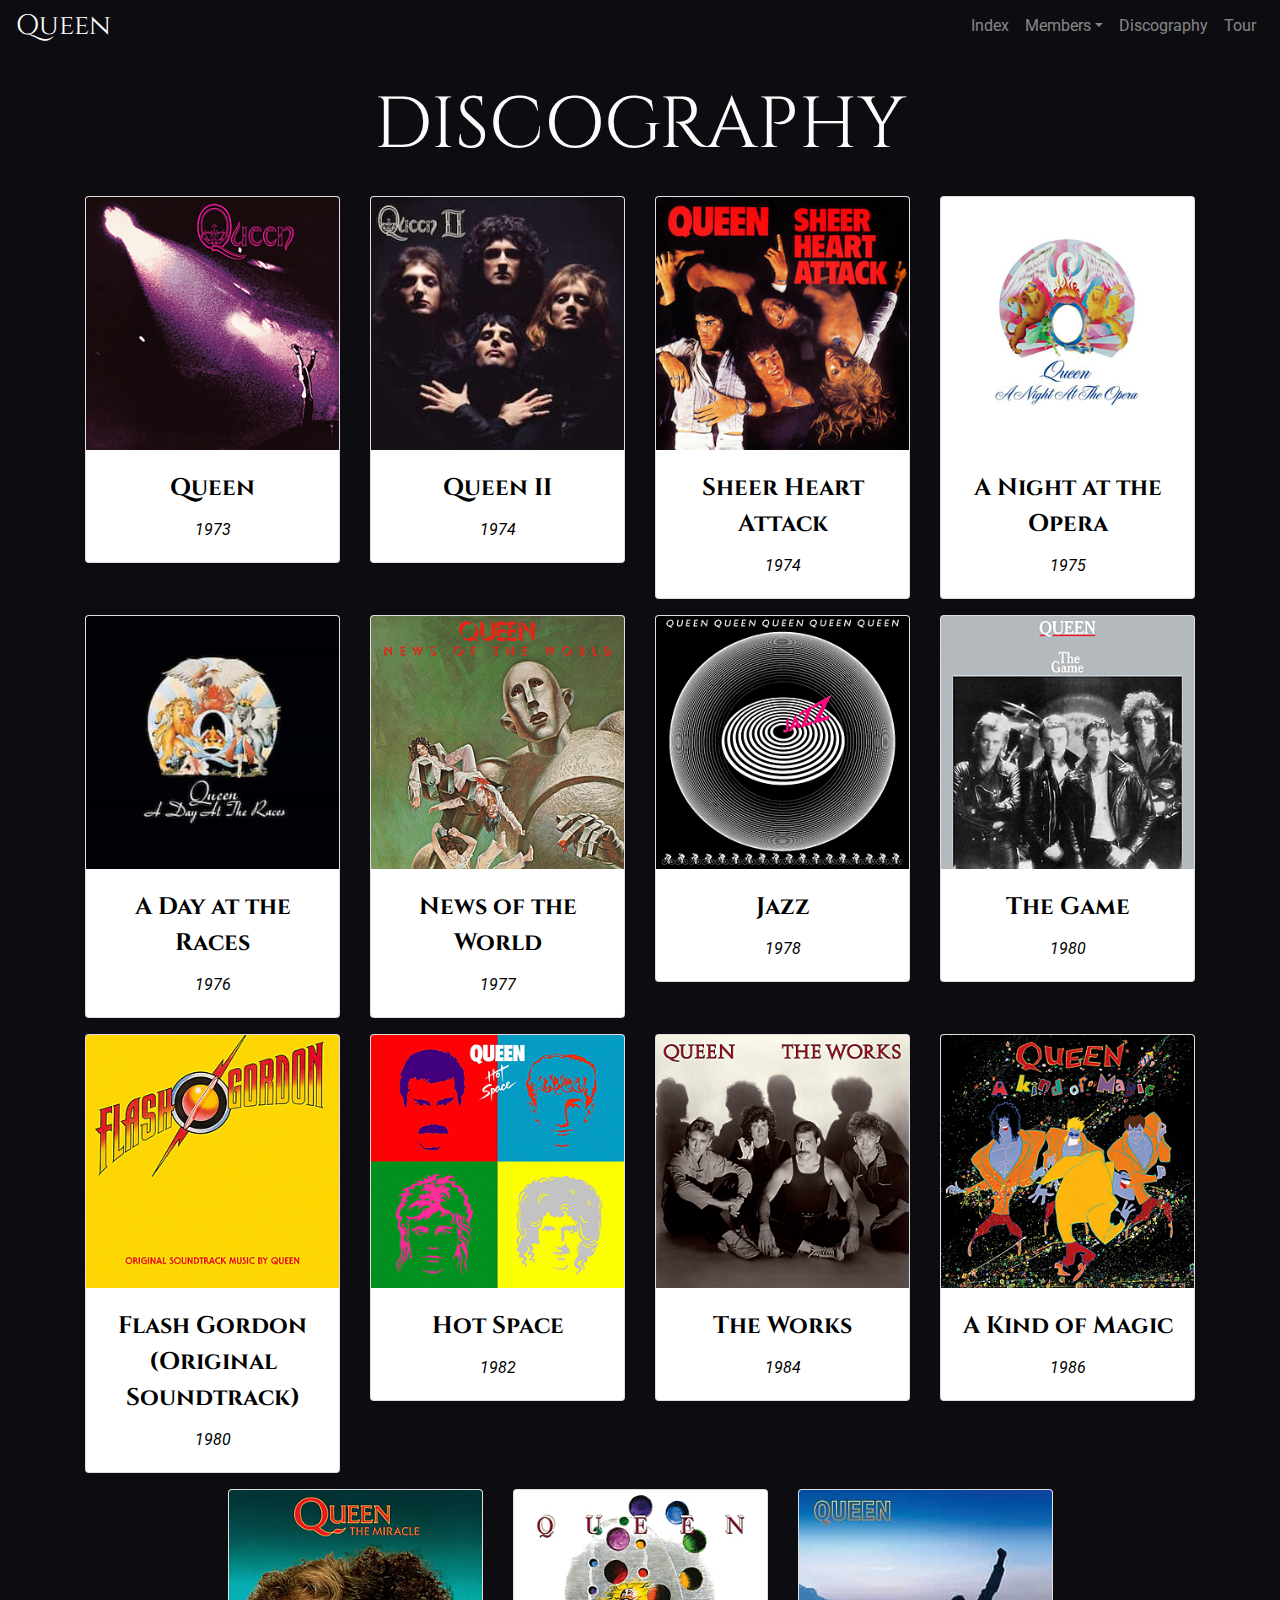
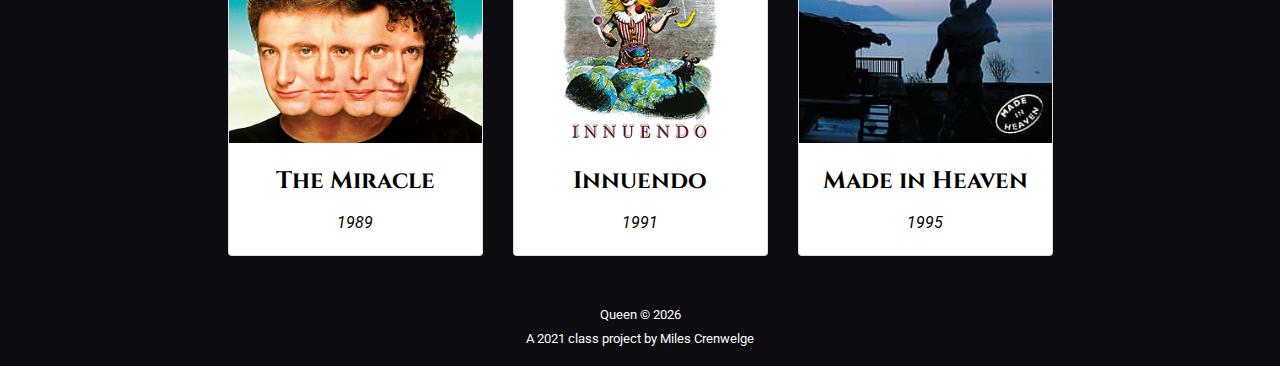
==== commit cb3f3904: "getting ready for CSS check-in" ====
--- a/docs/discography.html
+++ b/docs/discography.html
@@ -2,7 +2,7 @@
 <html lang="en">
   <head>
     <title>Queen | Discography</title>
-    <meta name="description" content="Learn about Queen's discography.">
+    <meta name="description" content="View all 16 of Queen's legendary albums, from "Queen" to "Made in Heaven."">
     <meta charset="utf-8">
     <meta http-equiv="X-UA-Compatible" content="IE=edge"/>
     <meta name="viewport" content="width=device-width, initial-scale=1, maximum-scale=1">
@@ -14,7 +14,7 @@
     <nav class="navbar navbar-expand-lg navbar-dark navbar-custom">
   <a class="navbar-brand" href="index.html">Queen</a>
   <button class="navbar-toggler" type="button" data-toggle="collapse" data-target="#navbarNavDropdown" aria-controls="navbarNavDropdown" aria-expanded="false" aria-label="Toggle navigation">
-    <span class="navbar-toggler-icon"></span>
+  <span class="navbar-toggler-icon"></span>
   </button>
   <div class="collapse navbar-collapse" id="navbarNavDropdown">
     <ul class="navbar-nav ml-auto">
@@ -22,12 +22,9 @@
          <a class="nav-link" href="index.html">Index</a>
       </li>
       <li class="nav-item dropdown">
-        <!-- something needs to change here so the dropdown goes under members, not queen -->
         <a class="nav-link dropdown-toggle" href="#" id="navbarDropdownMenuLink" data-toggle="dropdown" aria-haspopup="true" aria-expanded="false">
-          Members
-        </a>
+          Members</a>
         <div class="dropdown-menu" aria-labelledby="navbarDropdownMenuLink">
-          <!-- gotta change smth here so you can click on another member from the dropdown while on a member page (currently routes to /members/members/..., so it breaks) -->
           <a class="dropdown-item" href="members/freddie-mercury.html">Freddie Mercury</a>
           <a class="dropdown-item" href="members/brian-may.html">Brian May</a>
           <a class="dropdown-item" href="members/roger-taylor.html">Roger Taylor</a>
@@ -204,7 +201,7 @@
 
 
     <footer>
-<p id="legal" class="center-block text-center">
+  <p id="legal" class="center-block text-center">
   <small> Queen &copy; <span class="copyright-year"></span><br>A 2021 class project by Miles Crenwelge</p>
 </footer>
 
@@ -214,4 +211,4 @@
     <script src="js/bootstrap.js"></script>
     <script src="js/scripts.js"></script>
   </body>
-</html>+</html>
--- a/docs/css/main.css
+++ b/docs/css/main.css
@@ -3,5 +3,5 @@
  * Copyright 2011-2021 The Bootstrap Authors
  * Copyright 2011-2021 Twitter, Inc.
  * Licensed under MIT (https://github.com/twbs/bootstrap/blob/main/LICENSE)
- */:root{--blue:#007bff;--indigo:#6610f2;--purple:#6f42c1;--pink:#e83e8c;--red:#dc3545;--orange:#fd7e14;--yellow:#ffc107;--green:#28a745;--teal:#20c997;--cyan:#17a2b8;--white:#fff;--gray:#6c757d;--gray-dark:#343a40;--primary:#007bff;--secondary:#6c757d;--success:#28a745;--info:#17a2b8;--warning:#ffc107;--danger:#dc3545;--light:#f8f9fa;--dark:#343a40;--breakpoint-xs:0;--breakpoint-sm:576px;--breakpoint-md:768px;--breakpoint-lg:992px;--breakpoint-xl:1200px;--font-family-sans-serif:-apple-system,BlinkMacSystemFont,"Segoe UI",Roboto,"Helvetica Neue",Arial,"Noto Sans","Liberation Sans",sans-serif,"Apple Color Emoji","Segoe UI Emoji","Segoe UI Symbol","Noto Color Emoji";--font-family-monospace:SFMono-Regular,Menlo,Monaco,Consolas,"Liberation Mono","Courier New",monospace}*,:after,:before{box-sizing:border-box}html{font-family:sans-serif;line-height:1.15;-webkit-text-size-adjust:100%;-webkit-tap-highlight-color:rgba(0,0,0,0)}article,aside,figcaption,figure,footer,header,hgroup,main,nav,section{display:block}body{margin:0;font-family:-apple-system,BlinkMacSystemFont,Segoe UI,Roboto,Helvetica Neue,Arial,Noto Sans,Liberation Sans,sans-serif,Apple Color Emoji,Segoe UI Emoji,Segoe UI Symbol,Noto Color Emoji;font-size:1rem;font-weight:400;line-height:1.5;color:#212529;text-align:left;background-color:#fff}[tabindex="-1"]:focus:not(:focus-visible){outline:0!important}hr{box-sizing:content-box;height:0;overflow:visible}h1,h2,h3,h4,h5,h6{margin-top:0;margin-bottom:.5rem}p{margin-top:0;margin-bottom:1rem}abbr[data-original-title],abbr[title]{text-decoration:underline;-webkit-text-decoration:underline dotted;-moz-text-decoration:underline dotted;text-decoration:underline dotted;cursor:help;border-bottom:0;-webkit-text-decoration-skip-ink:none;text-decoration-skip-ink:none}address{font-style:normal;line-height:inherit}address,dl,ol,ul{margin-bottom:1rem}dl,ol,ul{margin-top:0}ol ol,ol ul,ul ol,ul ul{margin-bottom:0}dt{font-weight:700}dd{margin-bottom:.5rem;margin-left:0}blockquote{margin:0 0 1rem}b,strong{font-weight:bolder}small{font-size:80%}sub,sup{position:relative;font-size:75%;line-height:0;vertical-align:baseline}sub{bottom:-.25em}sup{top:-.5em}a{color:#007bff;text-decoration:none;background-color:transparent}a:hover{color:#0056b3;text-decoration:underline}a:not([href]):not([class]){color:inherit;text-decoration:none}a:not([href]):not([class]):hover{color:inherit;text-decoration:none}code,kbd,pre,samp{font-family:SFMono-Regular,Menlo,Monaco,Consolas,Liberation Mono,Courier New,monospace;font-size:1em}pre{margin-top:0;margin-bottom:1rem;overflow:auto;-ms-overflow-style:scrollbar}figure{margin:0 0 1rem}img{border-style:none}img,svg{vertical-align:middle}svg{overflow:hidden}table{border-collapse:collapse}caption{padding-top:.75rem;padding-bottom:.75rem;color:#6c757d;text-align:left;caption-side:bottom}th{text-align:inherit;text-align:-webkit-match-parent}label{display:inline-block;margin-bottom:.5rem}button{border-radius:0}button:focus:not(:focus-visible){outline:0}button,input,optgroup,select,textarea{margin:0;font-family:inherit;font-size:inherit;line-height:inherit}button,input{overflow:visible}button,select{text-transform:none}[role=button]{cursor:pointer}select{word-wrap:normal}[type=button],[type=reset],[type=submit],button{-webkit-appearance:button}[type=button]:not(:disabled),[type=reset]:not(:disabled),[type=submit]:not(:disabled),button:not(:disabled){cursor:pointer}[type=button]::-moz-focus-inner,[type=reset]::-moz-focus-inner,[type=submit]::-moz-focus-inner,button::-moz-focus-inner{padding:0;border-style:none}input[type=checkbox],input[type=radio]{box-sizing:border-box;padding:0}textarea{overflow:auto;resize:vertical}fieldset{min-width:0;padding:0;margin:0;border:0}legend{display:block;width:100%;max-width:100%;padding:0;margin-bottom:.5rem;font-size:1.5rem;line-height:inherit;color:inherit;white-space:normal}progress{vertical-align:baseline}[type=number]::-webkit-inner-spin-button,[type=number]::-webkit-outer-spin-button{height:auto}[type=search]{outline-offset:-2px;-webkit-appearance:none}[type=search]::-webkit-search-decoration{-webkit-appearance:none}::-webkit-file-upload-button{font:inherit;-webkit-appearance:button}output{display:inline-block}summary{display:list-item;cursor:pointer}template{display:none}[hidden]{display:none!important}.h1,.h2,.h3,.h4,.h5,.h6,h1,h2,h3,h4,h5,h6{margin-bottom:.5rem;font-weight:500;line-height:1.2}.h1,h1{font-size:2.5rem}.h2,h2{font-size:2rem}.h3,h3{font-size:1.75rem}.h4,h4{font-size:1.5rem}.h5,h5{font-size:1.25rem}.h6,h6{font-size:1rem}.lead{font-size:1.25rem;font-weight:300}.display-1{font-size:6rem}.display-1,.display-2{font-weight:300;line-height:1.2}.display-2{font-size:5.5rem}.display-3{font-size:4.5rem}.display-3,.display-4{font-weight:300;line-height:1.2}.display-4{font-size:3.5rem}hr{margin-top:1rem;margin-bottom:1rem;border:0;border-top:1px solid rgba(0,0,0,.1)}.small,small{font-size:80%;font-weight:400}.mark,mark{padding:.2em;background-color:#fcf8e3}.list-inline,.list-unstyled{padding-left:0;list-style:none}.list-inline-item{display:inline-block}.list-inline-item:not(:last-child){margin-right:.5rem}.initialism{font-size:90%;text-transform:uppercase}.blockquote{margin-bottom:1rem;font-size:1.25rem}.blockquote-footer{display:block;font-size:80%;color:#6c757d}.blockquote-footer:before{content:"\2014\00A0"}.img-fluid,.img-thumbnail{max-width:100%;height:auto}.img-thumbnail{padding:.25rem;background-color:#fff;border:1px solid #dee2e6;border-radius:.25rem}.figure{display:inline-block}.figure-img{margin-bottom:.5rem;line-height:1}.figure-caption{font-size:90%;color:#6c757d}code{font-size:87.5%;color:#e83e8c;word-wrap:break-word}a>code{color:inherit}kbd{padding:.2rem .4rem;font-size:87.5%;color:#fff;background-color:#212529;border-radius:.2rem}kbd kbd{padding:0;font-size:100%;font-weight:700}pre{display:block;font-size:87.5%;color:#212529}pre code{font-size:inherit;color:inherit;word-break:normal}.pre-scrollable{max-height:340px;overflow-y:scroll}.container,.container-fluid,.container-lg,.container-md,.container-sm,.container-xl{width:100%;padding-right:15px;padding-left:15px;margin-right:auto;margin-left:auto}@media (min-width:576px){.container,.container-sm{max-width:540px}}@media (min-width:768px){.container,.container-md,.container-sm{max-width:720px}}@media (min-width:992px){.container,.container-lg,.container-md,.container-sm{max-width:960px}}@media (min-width:1200px){.container,.container-lg,.container-md,.container-sm,.container-xl{max-width:1140px}}.row{display:-webkit-flex;display:-ms-flexbox;display:flex;-webkit-flex-wrap:wrap;-ms-flex-wrap:wrap;flex-wrap:wrap;margin-right:-15px;margin-left:-15px}.no-gutters{margin-right:0;margin-left:0}.no-gutters>.col,.no-gutters>[class*=col-]{padding-right:0;padding-left:0}.col,.col-1,.col-2,.col-3,.col-4,.col-5,.col-6,.col-7,.col-8,.col-9,.col-10,.col-11,.col-12,.col-auto,.col-lg,.col-lg-1,.col-lg-2,.col-lg-3,.col-lg-4,.col-lg-5,.col-lg-6,.col-lg-7,.col-lg-8,.col-lg-9,.col-lg-10,.col-lg-11,.col-lg-12,.col-lg-auto,.col-md,.col-md-1,.col-md-2,.col-md-3,.col-md-4,.col-md-5,.col-md-6,.col-md-7,.col-md-8,.col-md-9,.col-md-10,.col-md-11,.col-md-12,.col-md-auto,.col-sm,.col-sm-1,.col-sm-2,.col-sm-3,.col-sm-4,.col-sm-5,.col-sm-6,.col-sm-7,.col-sm-8,.col-sm-9,.col-sm-10,.col-sm-11,.col-sm-12,.col-sm-auto,.col-xl,.col-xl-1,.col-xl-2,.col-xl-3,.col-xl-4,.col-xl-5,.col-xl-6,.col-xl-7,.col-xl-8,.col-xl-9,.col-xl-10,.col-xl-11,.col-xl-12,.col-xl-auto{position:relative;width:100%;padding-right:15px;padding-left:15px}.col{-webkit-flex-basis:0;-ms-flex-preferred-size:0;flex-basis:0;-webkit-flex-grow:1;-ms-flex-positive:1;flex-grow:1;max-width:100%}.row-cols-1>*{-webkit-flex:0 0 100%;-ms-flex:0 0 100%;flex:0 0 100%;max-width:100%}.row-cols-2>*{-webkit-flex:0 0 50%;-ms-flex:0 0 50%;flex:0 0 50%;max-width:50%}.row-cols-3>*{-webkit-flex:0 0 33.33333%;-ms-flex:0 0 33.33333%;flex:0 0 33.33333%;max-width:33.33333%}.row-cols-4>*{-webkit-flex:0 0 25%;-ms-flex:0 0 25%;flex:0 0 25%;max-width:25%}.row-cols-5>*{-webkit-flex:0 0 20%;-ms-flex:0 0 20%;flex:0 0 20%;max-width:20%}.row-cols-6>*{-webkit-flex:0 0 16.66667%;-ms-flex:0 0 16.66667%;flex:0 0 16.66667%;max-width:16.66667%}.col-auto{-webkit-flex:0 0 auto;-ms-flex:0 0 auto;flex:0 0 auto;width:auto;max-width:100%}.col-1{-webkit-flex:0 0 8.33333%;-ms-flex:0 0 8.33333%;flex:0 0 8.33333%;max-width:8.33333%}.col-2{-webkit-flex:0 0 16.66667%;-ms-flex:0 0 16.66667%;flex:0 0 16.66667%;max-width:16.66667%}.col-3{-webkit-flex:0 0 25%;-ms-flex:0 0 25%;flex:0 0 25%;max-width:25%}.col-4{-webkit-flex:0 0 33.33333%;-ms-flex:0 0 33.33333%;flex:0 0 33.33333%;max-width:33.33333%}.col-5{-webkit-flex:0 0 41.66667%;-ms-flex:0 0 41.66667%;flex:0 0 41.66667%;max-width:41.66667%}.col-6{-webkit-flex:0 0 50%;-ms-flex:0 0 50%;flex:0 0 50%;max-width:50%}.col-7{-webkit-flex:0 0 58.33333%;-ms-flex:0 0 58.33333%;flex:0 0 58.33333%;max-width:58.33333%}.col-8{-webkit-flex:0 0 66.66667%;-ms-flex:0 0 66.66667%;flex:0 0 66.66667%;max-width:66.66667%}.col-9{-webkit-flex:0 0 75%;-ms-flex:0 0 75%;flex:0 0 75%;max-width:75%}.col-10{-webkit-flex:0 0 83.33333%;-ms-flex:0 0 83.33333%;flex:0 0 83.33333%;max-width:83.33333%}.col-11{-webkit-flex:0 0 91.66667%;-ms-flex:0 0 91.66667%;flex:0 0 91.66667%;max-width:91.66667%}.col-12{-webkit-flex:0 0 100%;-ms-flex:0 0 100%;flex:0 0 100%;max-width:100%}.order-first{-webkit-order:-1;-ms-flex-order:-1;order:-1}.order-last{-webkit-order:13;-ms-flex-order:13;order:13}.order-0{-webkit-order:0;-ms-flex-order:0;order:0}.order-1{-webkit-order:1;-ms-flex-order:1;order:1}.order-2{-webkit-order:2;-ms-flex-order:2;order:2}.order-3{-webkit-order:3;-ms-flex-order:3;order:3}.order-4{-webkit-order:4;-ms-flex-order:4;order:4}.order-5{-webkit-order:5;-ms-flex-order:5;order:5}.order-6{-webkit-order:6;-ms-flex-order:6;order:6}.order-7{-webkit-order:7;-ms-flex-order:7;order:7}.order-8{-webkit-order:8;-ms-flex-order:8;order:8}.order-9{-webkit-order:9;-ms-flex-order:9;order:9}.order-10{-webkit-order:10;-ms-flex-order:10;order:10}.order-11{-webkit-order:11;-ms-flex-order:11;order:11}.order-12{-webkit-order:12;-ms-flex-order:12;order:12}.offset-1{margin-left:8.33333%}.offset-2{margin-left:16.66667%}.offset-3{margin-left:25%}.offset-4{margin-left:33.33333%}.offset-5{margin-left:41.66667%}.offset-6{margin-left:50%}.offset-7{margin-left:58.33333%}.offset-8{margin-left:66.66667%}.offset-9{margin-left:75%}.offset-10{margin-left:83.33333%}.offset-11{margin-left:91.66667%}@media (min-width:576px){.col-sm{-webkit-flex-basis:0;-ms-flex-preferred-size:0;flex-basis:0;-webkit-flex-grow:1;-ms-flex-positive:1;flex-grow:1;max-width:100%}.row-cols-sm-1>*{-webkit-flex:0 0 100%;-ms-flex:0 0 100%;flex:0 0 100%;max-width:100%}.row-cols-sm-2>*{-webkit-flex:0 0 50%;-ms-flex:0 0 50%;flex:0 0 50%;max-width:50%}.row-cols-sm-3>*{-webkit-flex:0 0 33.33333%;-ms-flex:0 0 33.33333%;flex:0 0 33.33333%;max-width:33.33333%}.row-cols-sm-4>*{-webkit-flex:0 0 25%;-ms-flex:0 0 25%;flex:0 0 25%;max-width:25%}.row-cols-sm-5>*{-webkit-flex:0 0 20%;-ms-flex:0 0 20%;flex:0 0 20%;max-width:20%}.row-cols-sm-6>*{-webkit-flex:0 0 16.66667%;-ms-flex:0 0 16.66667%;flex:0 0 16.66667%;max-width:16.66667%}.col-sm-auto{-webkit-flex:0 0 auto;-ms-flex:0 0 auto;flex:0 0 auto;width:auto;max-width:100%}.col-sm-1{-webkit-flex:0 0 8.33333%;-ms-flex:0 0 8.33333%;flex:0 0 8.33333%;max-width:8.33333%}.col-sm-2{-webkit-flex:0 0 16.66667%;-ms-flex:0 0 16.66667%;flex:0 0 16.66667%;max-width:16.66667%}.col-sm-3{-webkit-flex:0 0 25%;-ms-flex:0 0 25%;flex:0 0 25%;max-width:25%}.col-sm-4{-webkit-flex:0 0 33.33333%;-ms-flex:0 0 33.33333%;flex:0 0 33.33333%;max-width:33.33333%}.col-sm-5{-webkit-flex:0 0 41.66667%;-ms-flex:0 0 41.66667%;flex:0 0 41.66667%;max-width:41.66667%}.col-sm-6{-webkit-flex:0 0 50%;-ms-flex:0 0 50%;flex:0 0 50%;max-width:50%}.col-sm-7{-webkit-flex:0 0 58.33333%;-ms-flex:0 0 58.33333%;flex:0 0 58.33333%;max-width:58.33333%}.col-sm-8{-webkit-flex:0 0 66.66667%;-ms-flex:0 0 66.66667%;flex:0 0 66.66667%;max-width:66.66667%}.col-sm-9{-webkit-flex:0 0 75%;-ms-flex:0 0 75%;flex:0 0 75%;max-width:75%}.col-sm-10{-webkit-flex:0 0 83.33333%;-ms-flex:0 0 83.33333%;flex:0 0 83.33333%;max-width:83.33333%}.col-sm-11{-webkit-flex:0 0 91.66667%;-ms-flex:0 0 91.66667%;flex:0 0 91.66667%;max-width:91.66667%}.col-sm-12{-webkit-flex:0 0 100%;-ms-flex:0 0 100%;flex:0 0 100%;max-width:100%}.order-sm-first{-webkit-order:-1;-ms-flex-order:-1;order:-1}.order-sm-last{-webkit-order:13;-ms-flex-order:13;order:13}.order-sm-0{-webkit-order:0;-ms-flex-order:0;order:0}.order-sm-1{-webkit-order:1;-ms-flex-order:1;order:1}.order-sm-2{-webkit-order:2;-ms-flex-order:2;order:2}.order-sm-3{-webkit-order:3;-ms-flex-order:3;order:3}.order-sm-4{-webkit-order:4;-ms-flex-order:4;order:4}.order-sm-5{-webkit-order:5;-ms-flex-order:5;order:5}.order-sm-6{-webkit-order:6;-ms-flex-order:6;order:6}.order-sm-7{-webkit-order:7;-ms-flex-order:7;order:7}.order-sm-8{-webkit-order:8;-ms-flex-order:8;order:8}.order-sm-9{-webkit-order:9;-ms-flex-order:9;order:9}.order-sm-10{-webkit-order:10;-ms-flex-order:10;order:10}.order-sm-11{-webkit-order:11;-ms-flex-order:11;order:11}.order-sm-12{-webkit-order:12;-ms-flex-order:12;order:12}.offset-sm-0{margin-left:0}.offset-sm-1{margin-left:8.33333%}.offset-sm-2{margin-left:16.66667%}.offset-sm-3{margin-left:25%}.offset-sm-4{margin-left:33.33333%}.offset-sm-5{margin-left:41.66667%}.offset-sm-6{margin-left:50%}.offset-sm-7{margin-left:58.33333%}.offset-sm-8{margin-left:66.66667%}.offset-sm-9{margin-left:75%}.offset-sm-10{margin-left:83.33333%}.offset-sm-11{margin-left:91.66667%}}@media (min-width:768px){.col-md{-webkit-flex-basis:0;-ms-flex-preferred-size:0;flex-basis:0;-webkit-flex-grow:1;-ms-flex-positive:1;flex-grow:1;max-width:100%}.row-cols-md-1>*{-webkit-flex:0 0 100%;-ms-flex:0 0 100%;flex:0 0 100%;max-width:100%}.row-cols-md-2>*{-webkit-flex:0 0 50%;-ms-flex:0 0 50%;flex:0 0 50%;max-width:50%}.row-cols-md-3>*{-webkit-flex:0 0 33.33333%;-ms-flex:0 0 33.33333%;flex:0 0 33.33333%;max-width:33.33333%}.row-cols-md-4>*{-webkit-flex:0 0 25%;-ms-flex:0 0 25%;flex:0 0 25%;max-width:25%}.row-cols-md-5>*{-webkit-flex:0 0 20%;-ms-flex:0 0 20%;flex:0 0 20%;max-width:20%}.row-cols-md-6>*{-webkit-flex:0 0 16.66667%;-ms-flex:0 0 16.66667%;flex:0 0 16.66667%;max-width:16.66667%}.col-md-auto{-webkit-flex:0 0 auto;-ms-flex:0 0 auto;flex:0 0 auto;width:auto;max-width:100%}.col-md-1{-webkit-flex:0 0 8.33333%;-ms-flex:0 0 8.33333%;flex:0 0 8.33333%;max-width:8.33333%}.col-md-2{-webkit-flex:0 0 16.66667%;-ms-flex:0 0 16.66667%;flex:0 0 16.66667%;max-width:16.66667%}.col-md-3{-webkit-flex:0 0 25%;-ms-flex:0 0 25%;flex:0 0 25%;max-width:25%}.col-md-4{-webkit-flex:0 0 33.33333%;-ms-flex:0 0 33.33333%;flex:0 0 33.33333%;max-width:33.33333%}.col-md-5{-webkit-flex:0 0 41.66667%;-ms-flex:0 0 41.66667%;flex:0 0 41.66667%;max-width:41.66667%}.col-md-6{-webkit-flex:0 0 50%;-ms-flex:0 0 50%;flex:0 0 50%;max-width:50%}.col-md-7{-webkit-flex:0 0 58.33333%;-ms-flex:0 0 58.33333%;flex:0 0 58.33333%;max-width:58.33333%}.col-md-8{-webkit-flex:0 0 66.66667%;-ms-flex:0 0 66.66667%;flex:0 0 66.66667%;max-width:66.66667%}.col-md-9{-webkit-flex:0 0 75%;-ms-flex:0 0 75%;flex:0 0 75%;max-width:75%}.col-md-10{-webkit-flex:0 0 83.33333%;-ms-flex:0 0 83.33333%;flex:0 0 83.33333%;max-width:83.33333%}.col-md-11{-webkit-flex:0 0 91.66667%;-ms-flex:0 0 91.66667%;flex:0 0 91.66667%;max-width:91.66667%}.col-md-12{-webkit-flex:0 0 100%;-ms-flex:0 0 100%;flex:0 0 100%;max-width:100%}.order-md-first{-webkit-order:-1;-ms-flex-order:-1;order:-1}.order-md-last{-webkit-order:13;-ms-flex-order:13;order:13}.order-md-0{-webkit-order:0;-ms-flex-order:0;order:0}.order-md-1{-webkit-order:1;-ms-flex-order:1;order:1}.order-md-2{-webkit-order:2;-ms-flex-order:2;order:2}.order-md-3{-webkit-order:3;-ms-flex-order:3;order:3}.order-md-4{-webkit-order:4;-ms-flex-order:4;order:4}.order-md-5{-webkit-order:5;-ms-flex-order:5;order:5}.order-md-6{-webkit-order:6;-ms-flex-order:6;order:6}.order-md-7{-webkit-order:7;-ms-flex-order:7;order:7}.order-md-8{-webkit-order:8;-ms-flex-order:8;order:8}.order-md-9{-webkit-order:9;-ms-flex-order:9;order:9}.order-md-10{-webkit-order:10;-ms-flex-order:10;order:10}.order-md-11{-webkit-order:11;-ms-flex-order:11;order:11}.order-md-12{-webkit-order:12;-ms-flex-order:12;order:12}.offset-md-0{margin-left:0}.offset-md-1{margin-left:8.33333%}.offset-md-2{margin-left:16.66667%}.offset-md-3{margin-left:25%}.offset-md-4{margin-left:33.33333%}.offset-md-5{margin-left:41.66667%}.offset-md-6{margin-left:50%}.offset-md-7{margin-left:58.33333%}.offset-md-8{margin-left:66.66667%}.offset-md-9{margin-left:75%}.offset-md-10{margin-left:83.33333%}.offset-md-11{margin-left:91.66667%}}@media (min-width:992px){.col-lg{-webkit-flex-basis:0;-ms-flex-preferred-size:0;flex-basis:0;-webkit-flex-grow:1;-ms-flex-positive:1;flex-grow:1;max-width:100%}.row-cols-lg-1>*{-webkit-flex:0 0 100%;-ms-flex:0 0 100%;flex:0 0 100%;max-width:100%}.row-cols-lg-2>*{-webkit-flex:0 0 50%;-ms-flex:0 0 50%;flex:0 0 50%;max-width:50%}.row-cols-lg-3>*{-webkit-flex:0 0 33.33333%;-ms-flex:0 0 33.33333%;flex:0 0 33.33333%;max-width:33.33333%}.row-cols-lg-4>*{-webkit-flex:0 0 25%;-ms-flex:0 0 25%;flex:0 0 25%;max-width:25%}.row-cols-lg-5>*{-webkit-flex:0 0 20%;-ms-flex:0 0 20%;flex:0 0 20%;max-width:20%}.row-cols-lg-6>*{-webkit-flex:0 0 16.66667%;-ms-flex:0 0 16.66667%;flex:0 0 16.66667%;max-width:16.66667%}.col-lg-auto{-webkit-flex:0 0 auto;-ms-flex:0 0 auto;flex:0 0 auto;width:auto;max-width:100%}.col-lg-1{-webkit-flex:0 0 8.33333%;-ms-flex:0 0 8.33333%;flex:0 0 8.33333%;max-width:8.33333%}.col-lg-2{-webkit-flex:0 0 16.66667%;-ms-flex:0 0 16.66667%;flex:0 0 16.66667%;max-width:16.66667%}.col-lg-3{-webkit-flex:0 0 25%;-ms-flex:0 0 25%;flex:0 0 25%;max-width:25%}.col-lg-4{-webkit-flex:0 0 33.33333%;-ms-flex:0 0 33.33333%;flex:0 0 33.33333%;max-width:33.33333%}.col-lg-5{-webkit-flex:0 0 41.66667%;-ms-flex:0 0 41.66667%;flex:0 0 41.66667%;max-width:41.66667%}.col-lg-6{-webkit-flex:0 0 50%;-ms-flex:0 0 50%;flex:0 0 50%;max-width:50%}.col-lg-7{-webkit-flex:0 0 58.33333%;-ms-flex:0 0 58.33333%;flex:0 0 58.33333%;max-width:58.33333%}.col-lg-8{-webkit-flex:0 0 66.66667%;-ms-flex:0 0 66.66667%;flex:0 0 66.66667%;max-width:66.66667%}.col-lg-9{-webkit-flex:0 0 75%;-ms-flex:0 0 75%;flex:0 0 75%;max-width:75%}.col-lg-10{-webkit-flex:0 0 83.33333%;-ms-flex:0 0 83.33333%;flex:0 0 83.33333%;max-width:83.33333%}.col-lg-11{-webkit-flex:0 0 91.66667%;-ms-flex:0 0 91.66667%;flex:0 0 91.66667%;max-width:91.66667%}.col-lg-12{-webkit-flex:0 0 100%;-ms-flex:0 0 100%;flex:0 0 100%;max-width:100%}.order-lg-first{-webkit-order:-1;-ms-flex-order:-1;order:-1}.order-lg-last{-webkit-order:13;-ms-flex-order:13;order:13}.order-lg-0{-webkit-order:0;-ms-flex-order:0;order:0}.order-lg-1{-webkit-order:1;-ms-flex-order:1;order:1}.order-lg-2{-webkit-order:2;-ms-flex-order:2;order:2}.order-lg-3{-webkit-order:3;-ms-flex-order:3;order:3}.order-lg-4{-webkit-order:4;-ms-flex-order:4;order:4}.order-lg-5{-webkit-order:5;-ms-flex-order:5;order:5}.order-lg-6{-webkit-order:6;-ms-flex-order:6;order:6}.order-lg-7{-webkit-order:7;-ms-flex-order:7;order:7}.order-lg-8{-webkit-order:8;-ms-flex-order:8;order:8}.order-lg-9{-webkit-order:9;-ms-flex-order:9;order:9}.order-lg-10{-webkit-order:10;-ms-flex-order:10;order:10}.order-lg-11{-webkit-order:11;-ms-flex-order:11;order:11}.order-lg-12{-webkit-order:12;-ms-flex-order:12;order:12}.offset-lg-0{margin-left:0}.offset-lg-1{margin-left:8.33333%}.offset-lg-2{margin-left:16.66667%}.offset-lg-3{margin-left:25%}.offset-lg-4{margin-left:33.33333%}.offset-lg-5{margin-left:41.66667%}.offset-lg-6{margin-left:50%}.offset-lg-7{margin-left:58.33333%}.offset-lg-8{margin-left:66.66667%}.offset-lg-9{margin-left:75%}.offset-lg-10{margin-left:83.33333%}.offset-lg-11{margin-left:91.66667%}}@media (min-width:1200px){.col-xl{-webkit-flex-basis:0;-ms-flex-preferred-size:0;flex-basis:0;-webkit-flex-grow:1;-ms-flex-positive:1;flex-grow:1;max-width:100%}.row-cols-xl-1>*{-webkit-flex:0 0 100%;-ms-flex:0 0 100%;flex:0 0 100%;max-width:100%}.row-cols-xl-2>*{-webkit-flex:0 0 50%;-ms-flex:0 0 50%;flex:0 0 50%;max-width:50%}.row-cols-xl-3>*{-webkit-flex:0 0 33.33333%;-ms-flex:0 0 33.33333%;flex:0 0 33.33333%;max-width:33.33333%}.row-cols-xl-4>*{-webkit-flex:0 0 25%;-ms-flex:0 0 25%;flex:0 0 25%;max-width:25%}.row-cols-xl-5>*{-webkit-flex:0 0 20%;-ms-flex:0 0 20%;flex:0 0 20%;max-width:20%}.row-cols-xl-6>*{-webkit-flex:0 0 16.66667%;-ms-flex:0 0 16.66667%;flex:0 0 16.66667%;max-width:16.66667%}.col-xl-auto{-webkit-flex:0 0 auto;-ms-flex:0 0 auto;flex:0 0 auto;width:auto;max-width:100%}.col-xl-1{-webkit-flex:0 0 8.33333%;-ms-flex:0 0 8.33333%;flex:0 0 8.33333%;max-width:8.33333%}.col-xl-2{-webkit-flex:0 0 16.66667%;-ms-flex:0 0 16.66667%;flex:0 0 16.66667%;max-width:16.66667%}.col-xl-3{-webkit-flex:0 0 25%;-ms-flex:0 0 25%;flex:0 0 25%;max-width:25%}.col-xl-4{-webkit-flex:0 0 33.33333%;-ms-flex:0 0 33.33333%;flex:0 0 33.33333%;max-width:33.33333%}.col-xl-5{-webkit-flex:0 0 41.66667%;-ms-flex:0 0 41.66667%;flex:0 0 41.66667%;max-width:41.66667%}.col-xl-6{-webkit-flex:0 0 50%;-ms-flex:0 0 50%;flex:0 0 50%;max-width:50%}.col-xl-7{-webkit-flex:0 0 58.33333%;-ms-flex:0 0 58.33333%;flex:0 0 58.33333%;max-width:58.33333%}.col-xl-8{-webkit-flex:0 0 66.66667%;-ms-flex:0 0 66.66667%;flex:0 0 66.66667%;max-width:66.66667%}.col-xl-9{-webkit-flex:0 0 75%;-ms-flex:0 0 75%;flex:0 0 75%;max-width:75%}.col-xl-10{-webkit-flex:0 0 83.33333%;-ms-flex:0 0 83.33333%;flex:0 0 83.33333%;max-width:83.33333%}.col-xl-11{-webkit-flex:0 0 91.66667%;-ms-flex:0 0 91.66667%;flex:0 0 91.66667%;max-width:91.66667%}.col-xl-12{-webkit-flex:0 0 100%;-ms-flex:0 0 100%;flex:0 0 100%;max-width:100%}.order-xl-first{-webkit-order:-1;-ms-flex-order:-1;order:-1}.order-xl-last{-webkit-order:13;-ms-flex-order:13;order:13}.order-xl-0{-webkit-order:0;-ms-flex-order:0;order:0}.order-xl-1{-webkit-order:1;-ms-flex-order:1;order:1}.order-xl-2{-webkit-order:2;-ms-flex-order:2;order:2}.order-xl-3{-webkit-order:3;-ms-flex-order:3;order:3}.order-xl-4{-webkit-order:4;-ms-flex-order:4;order:4}.order-xl-5{-webkit-order:5;-ms-flex-order:5;order:5}.order-xl-6{-webkit-order:6;-ms-flex-order:6;order:6}.order-xl-7{-webkit-order:7;-ms-flex-order:7;order:7}.order-xl-8{-webkit-order:8;-ms-flex-order:8;order:8}.order-xl-9{-webkit-order:9;-ms-flex-order:9;order:9}.order-xl-10{-webkit-order:10;-ms-flex-order:10;order:10}.order-xl-11{-webkit-order:11;-ms-flex-order:11;order:11}.order-xl-12{-webkit-order:12;-ms-flex-order:12;order:12}.offset-xl-0{margin-left:0}.offset-xl-1{margin-left:8.33333%}.offset-xl-2{margin-left:16.66667%}.offset-xl-3{margin-left:25%}.offset-xl-4{margin-left:33.33333%}.offset-xl-5{margin-left:41.66667%}.offset-xl-6{margin-left:50%}.offset-xl-7{margin-left:58.33333%}.offset-xl-8{margin-left:66.66667%}.offset-xl-9{margin-left:75%}.offset-xl-10{margin-left:83.33333%}.offset-xl-11{margin-left:91.66667%}}.table{width:100%;margin-bottom:1rem;color:#212529}.table td,.table th{padding:.75rem;vertical-align:top;border-top:1px solid #dee2e6}.table thead th{vertical-align:bottom;border-bottom:2px solid #dee2e6}.table tbody+tbody{border-top:2px solid #dee2e6}.table-sm td,.table-sm th{padding:.3rem}.table-bordered,.table-bordered td,.table-bordered th{border:1px solid #dee2e6}.table-bordered thead td,.table-bordered thead th{border-bottom-width:2px}.table-borderless tbody+tbody,.table-borderless td,.table-borderless th,.table-borderless thead th{border:0}.table-striped tbody tr:nth-of-type(odd){background-color:rgba(0,0,0,.05)}.table-hover tbody tr:hover{color:#212529;background-color:rgba(0,0,0,.075)}.table-primary,.table-primary>td,.table-primary>th{background-color:#b8daff}.table-primary tbody+tbody,.table-primary td,.table-primary th,.table-primary thead th{border-color:#7abaff}.table-hover .table-primary:hover{background-color:#9fcdff}.table-hover .table-primary:hover>td,.table-hover .table-primary:hover>th{background-color:#9fcdff}.table-secondary,.table-secondary>td,.table-secondary>th{background-color:#d6d8db}.table-secondary tbody+tbody,.table-secondary td,.table-secondary th,.table-secondary thead th{border-color:#b3b7bb}.table-hover .table-secondary:hover{background-color:#c8cbcf}.table-hover .table-secondary:hover>td,.table-hover .table-secondary:hover>th{background-color:#c8cbcf}.table-success,.table-success>td,.table-success>th{background-color:#c3e6cb}.table-success tbody+tbody,.table-success td,.table-success th,.table-success thead th{border-color:#8fd19e}.table-hover .table-success:hover{background-color:#b1dfbb}.table-hover .table-success:hover>td,.table-hover .table-success:hover>th{background-color:#b1dfbb}.table-info,.table-info>td,.table-info>th{background-color:#bee5eb}.table-info tbody+tbody,.table-info td,.table-info th,.table-info thead th{border-color:#86cfda}.table-hover .table-info:hover{background-color:#abdde5}.table-hover .table-info:hover>td,.table-hover .table-info:hover>th{background-color:#abdde5}.table-warning,.table-warning>td,.table-warning>th{background-color:#ffeeba}.table-warning tbody+tbody,.table-warning td,.table-warning th,.table-warning thead th{border-color:#ffdf7e}.table-hover .table-warning:hover{background-color:#ffe8a1}.table-hover .table-warning:hover>td,.table-hover .table-warning:hover>th{background-color:#ffe8a1}.table-danger,.table-danger>td,.table-danger>th{background-color:#f5c6cb}.table-danger tbody+tbody,.table-danger td,.table-danger th,.table-danger thead th{border-color:#ed969e}.table-hover .table-danger:hover{background-color:#f1b0b7}.table-hover .table-danger:hover>td,.table-hover .table-danger:hover>th{background-color:#f1b0b7}.table-light,.table-light>td,.table-light>th{background-color:#fdfdfe}.table-light tbody+tbody,.table-light td,.table-light th,.table-light thead th{border-color:#fbfcfc}.table-hover .table-light:hover{background-color:#ececf6}.table-hover .table-light:hover>td,.table-hover .table-light:hover>th{background-color:#ececf6}.table-dark,.table-dark>td,.table-dark>th{background-color:#c6c8ca}.table-dark tbody+tbody,.table-dark td,.table-dark th,.table-dark thead th{border-color:#95999c}.table-hover .table-dark:hover{background-color:#b9bbbe}.table-hover .table-dark:hover>td,.table-hover .table-dark:hover>th{background-color:#b9bbbe}.table-active,.table-active>td,.table-active>th{background-color:rgba(0,0,0,.075)}.table-hover .table-active:hover{background-color:rgba(0,0,0,.075)}.table-hover .table-active:hover>td,.table-hover .table-active:hover>th{background-color:rgba(0,0,0,.075)}.table .thead-dark th{color:#fff;background-color:#343a40;border-color:#454d55}.table .thead-light th{color:#495057;background-color:#e9ecef;border-color:#dee2e6}.table-dark{color:#fff;background-color:#343a40}.table-dark td,.table-dark th,.table-dark thead th{border-color:#454d55}.table-dark.table-bordered{border:0}.table-dark.table-striped tbody tr:nth-of-type(odd){background-color:hsla(0,0%,100%,.05)}.table-dark.table-hover tbody tr:hover{color:#fff;background-color:hsla(0,0%,100%,.075)}@media (max-width:575.98px){.table-responsive-sm{display:block;width:100%;overflow-x:auto;-webkit-overflow-scrolling:touch}.table-responsive-sm>.table-bordered{border:0}}@media (max-width:767.98px){.table-responsive-md{display:block;width:100%;overflow-x:auto;-webkit-overflow-scrolling:touch}.table-responsive-md>.table-bordered{border:0}}@media (max-width:991.98px){.table-responsive-lg{display:block;width:100%;overflow-x:auto;-webkit-overflow-scrolling:touch}.table-responsive-lg>.table-bordered{border:0}}@media (max-width:1199.98px){.table-responsive-xl{display:block;width:100%;overflow-x:auto;-webkit-overflow-scrolling:touch}.table-responsive-xl>.table-bordered{border:0}}.table-responsive{display:block;width:100%;overflow-x:auto;-webkit-overflow-scrolling:touch}.table-responsive>.table-bordered{border:0}.form-control{display:block;width:100%;height:calc(1.5em + .75rem + 2px);padding:.375rem .75rem;font-size:1rem;font-weight:400;line-height:1.5;color:#495057;background-color:#fff;background-clip:padding-box;border:1px solid #ced4da;border-radius:.25rem;transition:border-color .15s ease-in-out,box-shadow .15s ease-in-out}@media (prefers-reduced-motion:reduce){.form-control{transition:none}}.form-control::-ms-expand{background-color:transparent;border:0}.form-control:-moz-focusring{color:transparent;text-shadow:0 0 0 #495057}.form-control:focus{color:#495057;background-color:#fff;border-color:#80bdff;outline:0;box-shadow:0 0 0 .2rem rgba(0,123,255,.25)}.form-control::-webkit-input-placeholder{color:#6c757d;opacity:1}.form-control::-moz-placeholder{color:#6c757d;opacity:1}.form-control:-ms-input-placeholder{color:#6c757d;opacity:1}.form-control::-ms-input-placeholder{color:#6c757d;opacity:1}.form-control::placeholder{color:#6c757d;opacity:1}.form-control:disabled,.form-control[readonly]{background-color:#e9ecef;opacity:1}input[type=date].form-control,input[type=datetime-local].form-control,input[type=month].form-control,input[type=time].form-control{-webkit-appearance:none;-moz-appearance:none;appearance:none}select.form-control:focus::-ms-value{color:#495057;background-color:#fff}.form-control-file,.form-control-range{display:block;width:100%}.col-form-label{padding-top:calc(.375rem + 1px);padding-bottom:calc(.375rem + 1px);margin-bottom:0;font-size:inherit;line-height:1.5}.col-form-label-lg{padding-top:calc(.5rem + 1px);padding-bottom:calc(.5rem + 1px);font-size:1.25rem;line-height:1.5}.col-form-label-sm{padding-top:calc(.25rem + 1px);padding-bottom:calc(.25rem + 1px);font-size:.875rem;line-height:1.5}.form-control-plaintext{display:block;width:100%;padding:.375rem 0;margin-bottom:0;font-size:1rem;line-height:1.5;color:#212529;background-color:transparent;border:solid transparent;border-width:1px 0}.form-control-plaintext.form-control-lg,.form-control-plaintext.form-control-sm{padding-right:0;padding-left:0}.form-control-sm{height:calc(1.5em + .5rem + 2px);padding:.25rem .5rem;font-size:.875rem;line-height:1.5;border-radius:.2rem}.form-control-lg{height:calc(1.5em + 1rem + 2px);padding:.5rem 1rem;font-size:1.25rem;line-height:1.5;border-radius:.3rem}select.form-control[multiple],select.form-control[size]{height:auto}textarea.form-control{height:auto}.form-group{margin-bottom:1rem}.form-text{display:block;margin-top:.25rem}.form-row{display:-webkit-flex;display:-ms-flexbox;display:flex;-webkit-flex-wrap:wrap;-ms-flex-wrap:wrap;flex-wrap:wrap;margin-right:-5px;margin-left:-5px}.form-row>.col,.form-row>[class*=col-]{padding-right:5px;padding-left:5px}.form-check{position:relative;display:block;padding-left:1.25rem}.form-check-input{position:absolute;margin-top:.3rem;margin-left:-1.25rem}.form-check-input:disabled~.form-check-label,.form-check-input[disabled]~.form-check-label{color:#6c757d}.form-check-label{margin-bottom:0}.form-check-inline{display:-webkit-inline-flex;display:-ms-inline-flexbox;display:inline-flex;-webkit-align-items:center;-ms-flex-align:center;align-items:center;padding-left:0;margin-right:.75rem}.form-check-inline .form-check-input{position:static;margin-top:0;margin-right:.3125rem;margin-left:0}.valid-feedback{display:none;width:100%;margin-top:.25rem;font-size:80%;color:#28a745}.valid-tooltip{position:absolute;top:100%;left:0;z-index:5;display:none;max-width:100%;padding:.25rem .5rem;margin-top:.1rem;font-size:.875rem;line-height:1.5;color:#fff;background-color:rgba(40,167,69,.9);border-radius:.25rem}.form-row>.col>.valid-tooltip,.form-row>[class*=col-]>.valid-tooltip{left:5px}.is-valid~.valid-feedback,.is-valid~.valid-tooltip,.was-validated :valid~.valid-feedback,.was-validated :valid~.valid-tooltip{display:block}.form-control.is-valid,.was-validated .form-control:valid{border-color:#28a745;padding-right:calc(1.5em + .75rem);background-image:url("data:image/svg+xml;charset=utf-8,%3Csvg xmlns='http://www.w3.org/2000/svg' width='8' height='8'%3E%3Cpath fill='%2328a745' d='M2.3 6.73L.6 4.53c-.4-1.04.46-1.4 1.1-.8l1.1 1.4 3.4-3.8c.6-.63 1.6-.27 1.2.7l-4 4.6c-.43.5-.8.4-1.1.1z'/%3E%3C/svg%3E");background-repeat:no-repeat;background-position:right calc(.375em + .1875rem) center;background-size:calc(.75em + .375rem) calc(.75em + .375rem)}.form-control.is-valid:focus,.was-validated .form-control:valid:focus{border-color:#28a745;box-shadow:0 0 0 .2rem rgba(40,167,69,.25)}.was-validated textarea.form-control:valid,textarea.form-control.is-valid{padding-right:calc(1.5em + .75rem);background-position:top calc(.375em + .1875rem) right calc(.375em + .1875rem)}.custom-select.is-valid,.was-validated .custom-select:valid{border-color:#28a745;padding-right:calc(.75em + 2.3125rem);background:url("data:image/svg+xml;charset=utf-8,%3Csvg xmlns='http://www.w3.org/2000/svg' width='4' height='5'%3E%3Cpath fill='%23343a40' d='M2 0L0 2h4zm0 5L0 3h4z'/%3E%3C/svg%3E") right .75rem center/8px 10px no-repeat,#fff url("data:image/svg+xml;charset=utf-8,%3Csvg xmlns='http://www.w3.org/2000/svg' width='8' height='8'%3E%3Cpath fill='%2328a745' d='M2.3 6.73L.6 4.53c-.4-1.04.46-1.4 1.1-.8l1.1 1.4 3.4-3.8c.6-.63 1.6-.27 1.2.7l-4 4.6c-.43.5-.8.4-1.1.1z'/%3E%3C/svg%3E") center right 1.75rem/calc(.75em + .375rem) calc(.75em + .375rem) no-repeat}.custom-select.is-valid:focus,.was-validated .custom-select:valid:focus{border-color:#28a745;box-shadow:0 0 0 .2rem rgba(40,167,69,.25)}.form-check-input.is-valid~.form-check-label,.was-validated .form-check-input:valid~.form-check-label{color:#28a745}.form-check-input.is-valid~.valid-feedback,.form-check-input.is-valid~.valid-tooltip,.was-validated .form-check-input:valid~.valid-feedback,.was-validated .form-check-input:valid~.valid-tooltip{display:block}.custom-control-input.is-valid~.custom-control-label,.was-validated .custom-control-input:valid~.custom-control-label{color:#28a745}.custom-control-input.is-valid~.custom-control-label:before,.was-validated .custom-control-input:valid~.custom-control-label:before{border-color:#28a745}.custom-control-input.is-valid:checked~.custom-control-label:before,.was-validated .custom-control-input:valid:checked~.custom-control-label:before{border-color:#34ce57;background-color:#34ce57}.custom-control-input.is-valid:focus~.custom-control-label:before,.was-validated .custom-control-input:valid:focus~.custom-control-label:before{box-shadow:0 0 0 .2rem rgba(40,167,69,.25)}.custom-control-input.is-valid:focus:not(:checked)~.custom-control-label:before,.was-validated .custom-control-input:valid:focus:not(:checked)~.custom-control-label:before{border-color:#28a745}.custom-file-input.is-valid~.custom-file-label,.was-validated .custom-file-input:valid~.custom-file-label{border-color:#28a745}.custom-file-input.is-valid:focus~.custom-file-label,.was-validated .custom-file-input:valid:focus~.custom-file-label{border-color:#28a745;box-shadow:0 0 0 .2rem rgba(40,167,69,.25)}.invalid-feedback{display:none;width:100%;margin-top:.25rem;font-size:80%;color:#dc3545}.invalid-tooltip{position:absolute;top:100%;left:0;z-index:5;display:none;max-width:100%;padding:.25rem .5rem;margin-top:.1rem;font-size:.875rem;line-height:1.5;color:#fff;background-color:rgba(220,53,69,.9);border-radius:.25rem}.form-row>.col>.invalid-tooltip,.form-row>[class*=col-]>.invalid-tooltip{left:5px}.is-invalid~.invalid-feedback,.is-invalid~.invalid-tooltip,.was-validated :invalid~.invalid-feedback,.was-validated :invalid~.invalid-tooltip{display:block}.form-control.is-invalid,.was-validated .form-control:invalid{border-color:#dc3545;padding-right:calc(1.5em + .75rem);background-image:url("data:image/svg+xml;charset=utf-8,%3Csvg xmlns='http://www.w3.org/2000/svg' width='12' height='12' fill='none' stroke='%23dc3545'%3E%3Ccircle cx='6' cy='6' r='4.5'/%3E%3Cpath stroke-linejoin='round' d='M5.8 3.6h.4L6 6.5z'/%3E%3Ccircle cx='6' cy='8.2' r='.6' fill='%23dc3545' stroke='none'/%3E%3C/svg%3E");background-repeat:no-repeat;background-position:right calc(.375em + .1875rem) center;background-size:calc(.75em + .375rem) calc(.75em + .375rem)}.form-control.is-invalid:focus,.was-validated .form-control:invalid:focus{border-color:#dc3545;box-shadow:0 0 0 .2rem rgba(220,53,69,.25)}.was-validated textarea.form-control:invalid,textarea.form-control.is-invalid{padding-right:calc(1.5em + .75rem);background-position:top calc(.375em + .1875rem) right calc(.375em + .1875rem)}.custom-select.is-invalid,.was-validated .custom-select:invalid{border-color:#dc3545;padding-right:calc(.75em + 2.3125rem);background:url("data:image/svg+xml;charset=utf-8,%3Csvg xmlns='http://www.w3.org/2000/svg' width='4' height='5'%3E%3Cpath fill='%23343a40' d='M2 0L0 2h4zm0 5L0 3h4z'/%3E%3C/svg%3E") right .75rem center/8px 10px no-repeat,#fff url("data:image/svg+xml;charset=utf-8,%3Csvg xmlns='http://www.w3.org/2000/svg' width='12' height='12' fill='none' stroke='%23dc3545'%3E%3Ccircle cx='6' cy='6' r='4.5'/%3E%3Cpath stroke-linejoin='round' d='M5.8 3.6h.4L6 6.5z'/%3E%3Ccircle cx='6' cy='8.2' r='.6' fill='%23dc3545' stroke='none'/%3E%3C/svg%3E") center right 1.75rem/calc(.75em + .375rem) calc(.75em + .375rem) no-repeat}.custom-select.is-invalid:focus,.was-validated .custom-select:invalid:focus{border-color:#dc3545;box-shadow:0 0 0 .2rem rgba(220,53,69,.25)}.form-check-input.is-invalid~.form-check-label,.was-validated .form-check-input:invalid~.form-check-label{color:#dc3545}.form-check-input.is-invalid~.invalid-feedback,.form-check-input.is-invalid~.invalid-tooltip,.was-validated .form-check-input:invalid~.invalid-feedback,.was-validated .form-check-input:invalid~.invalid-tooltip{display:block}.custom-control-input.is-invalid~.custom-control-label,.was-validated .custom-control-input:invalid~.custom-control-label{color:#dc3545}.custom-control-input.is-invalid~.custom-control-label:before,.was-validated .custom-control-input:invalid~.custom-control-label:before{border-color:#dc3545}.custom-control-input.is-invalid:checked~.custom-control-label:before,.was-validated .custom-control-input:invalid:checked~.custom-control-label:before{border-color:#e4606d;background-color:#e4606d}.custom-control-input.is-invalid:focus~.custom-control-label:before,.was-validated .custom-control-input:invalid:focus~.custom-control-label:before{box-shadow:0 0 0 .2rem rgba(220,53,69,.25)}.custom-control-input.is-invalid:focus:not(:checked)~.custom-control-label:before,.was-validated .custom-control-input:invalid:focus:not(:checked)~.custom-control-label:before{border-color:#dc3545}.custom-file-input.is-invalid~.custom-file-label,.was-validated .custom-file-input:invalid~.custom-file-label{border-color:#dc3545}.custom-file-input.is-invalid:focus~.custom-file-label,.was-validated .custom-file-input:invalid:focus~.custom-file-label{border-color:#dc3545;box-shadow:0 0 0 .2rem rgba(220,53,69,.25)}.form-inline{display:-webkit-flex;display:-ms-flexbox;display:flex;-webkit-flex-flow:row wrap;-ms-flex-flow:row wrap;flex-flow:row wrap;-webkit-align-items:center;-ms-flex-align:center;align-items:center}.form-inline .form-check{width:100%}@media (min-width:576px){.form-inline label{-ms-flex-align:center;-webkit-justify-content:center;-ms-flex-pack:center;justify-content:center}.form-inline .form-group,.form-inline label{display:-webkit-flex;display:-ms-flexbox;display:flex;-webkit-align-items:center;align-items:center;margin-bottom:0}.form-inline .form-group{-webkit-flex:0 0 auto;-ms-flex:0 0 auto;flex:0 0 auto;-webkit-flex-flow:row wrap;-ms-flex-flow:row wrap;flex-flow:row wrap;-ms-flex-align:center}.form-inline .form-control{display:inline-block;width:auto;vertical-align:middle}.form-inline .form-control-plaintext{display:inline-block}.form-inline .custom-select,.form-inline .input-group{width:auto}.form-inline .form-check{display:-webkit-flex;display:-ms-flexbox;display:flex;-webkit-align-items:center;-ms-flex-align:center;align-items:center;-webkit-justify-content:center;-ms-flex-pack:center;justify-content:center;width:auto;padding-left:0}.form-inline .form-check-input{position:relative;-webkit-flex-shrink:0;-ms-flex-negative:0;flex-shrink:0;margin-top:0;margin-right:.25rem;margin-left:0}.form-inline .custom-control{-webkit-align-items:center;-ms-flex-align:center;align-items:center;-webkit-justify-content:center;-ms-flex-pack:center;justify-content:center}.form-inline .custom-control-label{margin-bottom:0}}.btn{display:inline-block;font-weight:400;color:#212529;text-align:center;vertical-align:middle;-webkit-user-select:none;-moz-user-select:none;-ms-user-select:none;user-select:none;background-color:transparent;border:1px solid transparent;padding:.375rem .75rem;font-size:1rem;line-height:1.5;border-radius:.25rem;transition:color .15s ease-in-out,background-color .15s ease-in-out,border-color .15s ease-in-out,box-shadow .15s ease-in-out}@media (prefers-reduced-motion:reduce){.btn{transition:none}}.btn:hover{color:#212529;text-decoration:none}.btn.focus,.btn:focus{outline:0;box-shadow:0 0 0 .2rem rgba(0,123,255,.25)}.btn.disabled,.btn:disabled{opacity:.65}.btn:not(:disabled):not(.disabled){cursor:pointer}a.btn.disabled,fieldset:disabled a.btn{pointer-events:none}.btn-primary{color:#fff;background-color:#007bff;border-color:#007bff}.btn-primary:hover{color:#fff;background-color:#0069d9;border-color:#0062cc}.btn-primary.focus,.btn-primary:focus{color:#fff;background-color:#0069d9;border-color:#0062cc;box-shadow:0 0 0 .2rem rgba(38,143,255,.5)}.btn-primary.disabled,.btn-primary:disabled{color:#fff;background-color:#007bff;border-color:#007bff}.btn-primary:not(:disabled):not(.disabled).active,.btn-primary:not(:disabled):not(.disabled):active,.show>.btn-primary.dropdown-toggle{color:#fff;background-color:#0062cc;border-color:#005cbf}.btn-primary:not(:disabled):not(.disabled).active:focus,.btn-primary:not(:disabled):not(.disabled):active:focus,.show>.btn-primary.dropdown-toggle:focus{box-shadow:0 0 0 .2rem rgba(38,143,255,.5)}.btn-secondary{color:#fff;background-color:#6c757d;border-color:#6c757d}.btn-secondary:hover{color:#fff;background-color:#5a6268;border-color:#545b62}.btn-secondary.focus,.btn-secondary:focus{color:#fff;background-color:#5a6268;border-color:#545b62;box-shadow:0 0 0 .2rem rgba(130,138,145,.5)}.btn-secondary.disabled,.btn-secondary:disabled{color:#fff;background-color:#6c757d;border-color:#6c757d}.btn-secondary:not(:disabled):not(.disabled).active,.btn-secondary:not(:disabled):not(.disabled):active,.show>.btn-secondary.dropdown-toggle{color:#fff;background-color:#545b62;border-color:#4e555b}.btn-secondary:not(:disabled):not(.disabled).active:focus,.btn-secondary:not(:disabled):not(.disabled):active:focus,.show>.btn-secondary.dropdown-toggle:focus{box-shadow:0 0 0 .2rem rgba(130,138,145,.5)}.btn-success{color:#fff;background-color:#28a745;border-color:#28a745}.btn-success:hover{color:#fff;background-color:#218838;border-color:#1e7e34}.btn-success.focus,.btn-success:focus{color:#fff;background-color:#218838;border-color:#1e7e34;box-shadow:0 0 0 .2rem rgba(72,180,97,.5)}.btn-success.disabled,.btn-success:disabled{color:#fff;background-color:#28a745;border-color:#28a745}.btn-success:not(:disabled):not(.disabled).active,.btn-success:not(:disabled):not(.disabled):active,.show>.btn-success.dropdown-toggle{color:#fff;background-color:#1e7e34;border-color:#1c7430}.btn-success:not(:disabled):not(.disabled).active:focus,.btn-success:not(:disabled):not(.disabled):active:focus,.show>.btn-success.dropdown-toggle:focus{box-shadow:0 0 0 .2rem rgba(72,180,97,.5)}.btn-info{color:#fff;background-color:#17a2b8;border-color:#17a2b8}.btn-info:hover{color:#fff;background-color:#138496;border-color:#117a8b}.btn-info.focus,.btn-info:focus{color:#fff;background-color:#138496;border-color:#117a8b;box-shadow:0 0 0 .2rem rgba(58,176,195,.5)}.btn-info.disabled,.btn-info:disabled{color:#fff;background-color:#17a2b8;border-color:#17a2b8}.btn-info:not(:disabled):not(.disabled).active,.btn-info:not(:disabled):not(.disabled):active,.show>.btn-info.dropdown-toggle{color:#fff;background-color:#117a8b;border-color:#10707f}.btn-info:not(:disabled):not(.disabled).active:focus,.btn-info:not(:disabled):not(.disabled):active:focus,.show>.btn-info.dropdown-toggle:focus{box-shadow:0 0 0 .2rem rgba(58,176,195,.5)}.btn-warning{color:#212529;background-color:#ffc107;border-color:#ffc107}.btn-warning:hover{color:#212529;background-color:#e0a800;border-color:#d39e00}.btn-warning.focus,.btn-warning:focus{color:#212529;background-color:#e0a800;border-color:#d39e00;box-shadow:0 0 0 .2rem rgba(222,170,12,.5)}.btn-warning.disabled,.btn-warning:disabled{color:#212529;background-color:#ffc107;border-color:#ffc107}.btn-warning:not(:disabled):not(.disabled).active,.btn-warning:not(:disabled):not(.disabled):active,.show>.btn-warning.dropdown-toggle{color:#212529;background-color:#d39e00;border-color:#c69500}.btn-warning:not(:disabled):not(.disabled).active:focus,.btn-warning:not(:disabled):not(.disabled):active:focus,.show>.btn-warning.dropdown-toggle:focus{box-shadow:0 0 0 .2rem rgba(222,170,12,.5)}.btn-danger{color:#fff;background-color:#dc3545;border-color:#dc3545}.btn-danger:hover{color:#fff;background-color:#c82333;border-color:#bd2130}.btn-danger.focus,.btn-danger:focus{color:#fff;background-color:#c82333;border-color:#bd2130;box-shadow:0 0 0 .2rem rgba(225,83,97,.5)}.btn-danger.disabled,.btn-danger:disabled{color:#fff;background-color:#dc3545;border-color:#dc3545}.btn-danger:not(:disabled):not(.disabled).active,.btn-danger:not(:disabled):not(.disabled):active,.show>.btn-danger.dropdown-toggle{color:#fff;background-color:#bd2130;border-color:#b21f2d}.btn-danger:not(:disabled):not(.disabled).active:focus,.btn-danger:not(:disabled):not(.disabled):active:focus,.show>.btn-danger.dropdown-toggle:focus{box-shadow:0 0 0 .2rem rgba(225,83,97,.5)}.btn-light{color:#212529;background-color:#f8f9fa;border-color:#f8f9fa}.btn-light:hover{color:#212529;background-color:#e2e6ea;border-color:#dae0e5}.btn-light.focus,.btn-light:focus{color:#212529;background-color:#e2e6ea;border-color:#dae0e5;box-shadow:0 0 0 .2rem rgba(216,217,219,.5)}.btn-light.disabled,.btn-light:disabled{color:#212529;background-color:#f8f9fa;border-color:#f8f9fa}.btn-light:not(:disabled):not(.disabled).active,.btn-light:not(:disabled):not(.disabled):active,.show>.btn-light.dropdown-toggle{color:#212529;background-color:#dae0e5;border-color:#d3d9df}.btn-light:not(:disabled):not(.disabled).active:focus,.btn-light:not(:disabled):not(.disabled):active:focus,.show>.btn-light.dropdown-toggle:focus{box-shadow:0 0 0 .2rem rgba(216,217,219,.5)}.btn-dark{color:#fff;background-color:#343a40;border-color:#343a40}.btn-dark:hover{color:#fff;background-color:#23272b;border-color:#1d2124}.btn-dark.focus,.btn-dark:focus{color:#fff;background-color:#23272b;border-color:#1d2124;box-shadow:0 0 0 .2rem rgba(82,88,93,.5)}.btn-dark.disabled,.btn-dark:disabled{color:#fff;background-color:#343a40;border-color:#343a40}.btn-dark:not(:disabled):not(.disabled).active,.btn-dark:not(:disabled):not(.disabled):active,.show>.btn-dark.dropdown-toggle{color:#fff;background-color:#1d2124;border-color:#171a1d}.btn-dark:not(:disabled):not(.disabled).active:focus,.btn-dark:not(:disabled):not(.disabled):active:focus,.show>.btn-dark.dropdown-toggle:focus{box-shadow:0 0 0 .2rem rgba(82,88,93,.5)}.btn-outline-primary{color:#007bff;border-color:#007bff}.btn-outline-primary:hover{color:#fff;background-color:#007bff;border-color:#007bff}.btn-outline-primary.focus,.btn-outline-primary:focus{box-shadow:0 0 0 .2rem rgba(0,123,255,.5)}.btn-outline-primary.disabled,.btn-outline-primary:disabled{color:#007bff;background-color:transparent}.btn-outline-primary:not(:disabled):not(.disabled).active,.btn-outline-primary:not(:disabled):not(.disabled):active,.show>.btn-outline-primary.dropdown-toggle{color:#fff;background-color:#007bff;border-color:#007bff}.btn-outline-primary:not(:disabled):not(.disabled).active:focus,.btn-outline-primary:not(:disabled):not(.disabled):active:focus,.show>.btn-outline-primary.dropdown-toggle:focus{box-shadow:0 0 0 .2rem rgba(0,123,255,.5)}.btn-outline-secondary{color:#6c757d;border-color:#6c757d}.btn-outline-secondary:hover{color:#fff;background-color:#6c757d;border-color:#6c757d}.btn-outline-secondary.focus,.btn-outline-secondary:focus{box-shadow:0 0 0 .2rem rgba(108,117,125,.5)}.btn-outline-secondary.disabled,.btn-outline-secondary:disabled{color:#6c757d;background-color:transparent}.btn-outline-secondary:not(:disabled):not(.disabled).active,.btn-outline-secondary:not(:disabled):not(.disabled):active,.show>.btn-outline-secondary.dropdown-toggle{color:#fff;background-color:#6c757d;border-color:#6c757d}.btn-outline-secondary:not(:disabled):not(.disabled).active:focus,.btn-outline-secondary:not(:disabled):not(.disabled):active:focus,.show>.btn-outline-secondary.dropdown-toggle:focus{box-shadow:0 0 0 .2rem rgba(108,117,125,.5)}.btn-outline-success{color:#28a745;border-color:#28a745}.btn-outline-success:hover{color:#fff;background-color:#28a745;border-color:#28a745}.btn-outline-success.focus,.btn-outline-success:focus{box-shadow:0 0 0 .2rem rgba(40,167,69,.5)}.btn-outline-success.disabled,.btn-outline-success:disabled{color:#28a745;background-color:transparent}.btn-outline-success:not(:disabled):not(.disabled).active,.btn-outline-success:not(:disabled):not(.disabled):active,.show>.btn-outline-success.dropdown-toggle{color:#fff;background-color:#28a745;border-color:#28a745}.btn-outline-success:not(:disabled):not(.disabled).active:focus,.btn-outline-success:not(:disabled):not(.disabled):active:focus,.show>.btn-outline-success.dropdown-toggle:focus{box-shadow:0 0 0 .2rem rgba(40,167,69,.5)}.btn-outline-info{color:#17a2b8;border-color:#17a2b8}.btn-outline-info:hover{color:#fff;background-color:#17a2b8;border-color:#17a2b8}.btn-outline-info.focus,.btn-outline-info:focus{box-shadow:0 0 0 .2rem rgba(23,162,184,.5)}.btn-outline-info.disabled,.btn-outline-info:disabled{color:#17a2b8;background-color:transparent}.btn-outline-info:not(:disabled):not(.disabled).active,.btn-outline-info:not(:disabled):not(.disabled):active,.show>.btn-outline-info.dropdown-toggle{color:#fff;background-color:#17a2b8;border-color:#17a2b8}.btn-outline-info:not(:disabled):not(.disabled).active:focus,.btn-outline-info:not(:disabled):not(.disabled):active:focus,.show>.btn-outline-info.dropdown-toggle:focus{box-shadow:0 0 0 .2rem rgba(23,162,184,.5)}.btn-outline-warning{color:#ffc107;border-color:#ffc107}.btn-outline-warning:hover{color:#212529;background-color:#ffc107;border-color:#ffc107}.btn-outline-warning.focus,.btn-outline-warning:focus{box-shadow:0 0 0 .2rem rgba(255,193,7,.5)}.btn-outline-warning.disabled,.btn-outline-warning:disabled{color:#ffc107;background-color:transparent}.btn-outline-warning:not(:disabled):not(.disabled).active,.btn-outline-warning:not(:disabled):not(.disabled):active,.show>.btn-outline-warning.dropdown-toggle{color:#212529;background-color:#ffc107;border-color:#ffc107}.btn-outline-warning:not(:disabled):not(.disabled).active:focus,.btn-outline-warning:not(:disabled):not(.disabled):active:focus,.show>.btn-outline-warning.dropdown-toggle:focus{box-shadow:0 0 0 .2rem rgba(255,193,7,.5)}.btn-outline-danger{color:#dc3545;border-color:#dc3545}.btn-outline-danger:hover{color:#fff;background-color:#dc3545;border-color:#dc3545}.btn-outline-danger.focus,.btn-outline-danger:focus{box-shadow:0 0 0 .2rem rgba(220,53,69,.5)}.btn-outline-danger.disabled,.btn-outline-danger:disabled{color:#dc3545;background-color:transparent}.btn-outline-danger:not(:disabled):not(.disabled).active,.btn-outline-danger:not(:disabled):not(.disabled):active,.show>.btn-outline-danger.dropdown-toggle{color:#fff;background-color:#dc3545;border-color:#dc3545}.btn-outline-danger:not(:disabled):not(.disabled).active:focus,.btn-outline-danger:not(:disabled):not(.disabled):active:focus,.show>.btn-outline-danger.dropdown-toggle:focus{box-shadow:0 0 0 .2rem rgba(220,53,69,.5)}.btn-outline-light{color:#f8f9fa;border-color:#f8f9fa}.btn-outline-light:hover{color:#212529;background-color:#f8f9fa;border-color:#f8f9fa}.btn-outline-light.focus,.btn-outline-light:focus{box-shadow:0 0 0 .2rem rgba(248,249,250,.5)}.btn-outline-light.disabled,.btn-outline-light:disabled{color:#f8f9fa;background-color:transparent}.btn-outline-light:not(:disabled):not(.disabled).active,.btn-outline-light:not(:disabled):not(.disabled):active,.show>.btn-outline-light.dropdown-toggle{color:#212529;background-color:#f8f9fa;border-color:#f8f9fa}.btn-outline-light:not(:disabled):not(.disabled).active:focus,.btn-outline-light:not(:disabled):not(.disabled):active:focus,.show>.btn-outline-light.dropdown-toggle:focus{box-shadow:0 0 0 .2rem rgba(248,249,250,.5)}.btn-outline-dark{color:#343a40;border-color:#343a40}.btn-outline-dark:hover{color:#fff;background-color:#343a40;border-color:#343a40}.btn-outline-dark.focus,.btn-outline-dark:focus{box-shadow:0 0 0 .2rem rgba(52,58,64,.5)}.btn-outline-dark.disabled,.btn-outline-dark:disabled{color:#343a40;background-color:transparent}.btn-outline-dark:not(:disabled):not(.disabled).active,.btn-outline-dark:not(:disabled):not(.disabled):active,.show>.btn-outline-dark.dropdown-toggle{color:#fff;background-color:#343a40;border-color:#343a40}.btn-outline-dark:not(:disabled):not(.disabled).active:focus,.btn-outline-dark:not(:disabled):not(.disabled):active:focus,.show>.btn-outline-dark.dropdown-toggle:focus{box-shadow:0 0 0 .2rem rgba(52,58,64,.5)}.btn-link{font-weight:400;color:#007bff;text-decoration:none}.btn-link:hover{color:#0056b3;text-decoration:underline}.btn-link.focus,.btn-link:focus{text-decoration:underline}.btn-link.disabled,.btn-link:disabled{color:#6c757d;pointer-events:none}.btn-group-lg>.btn,.btn-lg{padding:.5rem 1rem;font-size:1.25rem;line-height:1.5;border-radius:.3rem}.btn-group-sm>.btn,.btn-sm{padding:.25rem .5rem;font-size:.875rem;line-height:1.5;border-radius:.2rem}.btn-block{display:block;width:100%}.btn-block+.btn-block{margin-top:.5rem}input[type=button].btn-block,input[type=reset].btn-block,input[type=submit].btn-block{width:100%}.fade{transition:opacity .15s linear}@media (prefers-reduced-motion:reduce){.fade{transition:none}}.fade:not(.show){opacity:0}.collapse:not(.show){display:none}.collapsing{position:relative;height:0;overflow:hidden;transition:height .35s ease}@media (prefers-reduced-motion:reduce){.collapsing{transition:none}}.dropdown,.dropleft,.dropright,.dropup{position:relative}.dropdown-toggle{white-space:nowrap}.dropdown-toggle:after{display:inline-block;margin-left:.255em;vertical-align:.255em;content:"";border-top:.3em solid;border-right:.3em solid transparent;border-bottom:0;border-left:.3em solid transparent}.dropdown-toggle:empty:after{margin-left:0}.dropdown-menu{position:absolute;top:100%;left:0;z-index:1000;display:none;float:left;min-width:10rem;padding:.5rem 0;margin:.125rem 0 0;font-size:1rem;color:#212529;text-align:left;list-style:none;background-color:#fff;background-clip:padding-box;border:1px solid rgba(0,0,0,.15);border-radius:.25rem}.dropdown-menu-left{right:auto;left:0}.dropdown-menu-right{right:0;left:auto}@media (min-width:576px){.dropdown-menu-sm-left{right:auto;left:0}.dropdown-menu-sm-right{right:0;left:auto}}@media (min-width:768px){.dropdown-menu-md-left{right:auto;left:0}.dropdown-menu-md-right{right:0;left:auto}}@media (min-width:992px){.dropdown-menu-lg-left{right:auto;left:0}.dropdown-menu-lg-right{right:0;left:auto}}@media (min-width:1200px){.dropdown-menu-xl-left{right:auto;left:0}.dropdown-menu-xl-right{right:0;left:auto}}.dropup .dropdown-menu{top:auto;bottom:100%;margin-top:0;margin-bottom:.125rem}.dropup .dropdown-toggle:after{display:inline-block;margin-left:.255em;vertical-align:.255em;content:"";border-top:0;border-right:.3em solid transparent;border-bottom:.3em solid;border-left:.3em solid transparent}.dropup .dropdown-toggle:empty:after{margin-left:0}.dropright .dropdown-menu{top:0;right:auto;left:100%;margin-top:0;margin-left:.125rem}.dropright .dropdown-toggle:after{display:inline-block;margin-left:.255em;vertical-align:.255em;content:"";border-top:.3em solid transparent;border-right:0;border-bottom:.3em solid transparent;border-left:.3em solid}.dropright .dropdown-toggle:empty:after{margin-left:0}.dropright .dropdown-toggle:after{vertical-align:0}.dropleft .dropdown-menu{top:0;right:100%;left:auto;margin-top:0;margin-right:.125rem}.dropleft .dropdown-toggle:after{display:inline-block;margin-left:.255em;vertical-align:.255em;content:""}.dropleft .dropdown-toggle:after{display:none}.dropleft .dropdown-toggle:before{display:inline-block;margin-right:.255em;vertical-align:.255em;content:"";border-top:.3em solid transparent;border-right:.3em solid;border-bottom:.3em solid transparent}.dropleft .dropdown-toggle:empty:after{margin-left:0}.dropleft .dropdown-toggle:before{vertical-align:0}.dropdown-menu[x-placement^=bottom],.dropdown-menu[x-placement^=left],.dropdown-menu[x-placement^=right],.dropdown-menu[x-placement^=top]{right:auto;bottom:auto}.dropdown-divider{height:0;margin:.5rem 0;overflow:hidden;border-top:1px solid #e9ecef}.dropdown-item{display:block;width:100%;padding:.25rem 1.5rem;clear:both;font-weight:400;color:#212529;text-align:inherit;white-space:nowrap;background-color:transparent;border:0}.dropdown-item:focus,.dropdown-item:hover{color:#16181b;text-decoration:none;background-color:#e9ecef}.dropdown-item.active,.dropdown-item:active{color:#fff;text-decoration:none;background-color:#007bff}.dropdown-item.disabled,.dropdown-item:disabled{color:#adb5bd;pointer-events:none;background-color:transparent}.dropdown-menu.show{display:block}.dropdown-header{display:block;padding:.5rem 1.5rem;margin-bottom:0;font-size:.875rem;color:#6c757d;white-space:nowrap}.dropdown-item-text{display:block;padding:.25rem 1.5rem;color:#212529}.btn-group,.btn-group-vertical{position:relative;display:-webkit-inline-flex;display:-ms-inline-flexbox;display:inline-flex;vertical-align:middle}.btn-group-vertical>.btn,.btn-group>.btn{position:relative;-webkit-flex:1 1 auto;-ms-flex:1 1 auto;flex:1 1 auto}.btn-group-vertical>.btn:hover,.btn-group>.btn:hover{z-index:1}.btn-group-vertical>.btn.active,.btn-group-vertical>.btn:active,.btn-group-vertical>.btn:focus,.btn-group>.btn.active,.btn-group>.btn:active,.btn-group>.btn:focus{z-index:1}.btn-toolbar{display:-webkit-flex;display:-ms-flexbox;display:flex;-webkit-flex-wrap:wrap;-ms-flex-wrap:wrap;flex-wrap:wrap;-webkit-justify-content:flex-start;-ms-flex-pack:start;justify-content:flex-start}.btn-toolbar .input-group{width:auto}.btn-group>.btn-group:not(:first-child),.btn-group>.btn:not(:first-child){margin-left:-1px}.btn-group>.btn-group:not(:last-child)>.btn,.btn-group>.btn:not(:last-child):not(.dropdown-toggle){border-top-right-radius:0;border-bottom-right-radius:0}.btn-group>.btn-group:not(:first-child)>.btn,.btn-group>.btn:not(:first-child){border-top-left-radius:0;border-bottom-left-radius:0}.dropdown-toggle-split{padding-right:.5625rem;padding-left:.5625rem}.dropdown-toggle-split:after,.dropright .dropdown-toggle-split:after,.dropup .dropdown-toggle-split:after{margin-left:0}.dropleft .dropdown-toggle-split:before{margin-right:0}.btn-group-sm>.btn+.dropdown-toggle-split,.btn-sm+.dropdown-toggle-split{padding-right:.375rem;padding-left:.375rem}.btn-group-lg>.btn+.dropdown-toggle-split,.btn-lg+.dropdown-toggle-split{padding-right:.75rem;padding-left:.75rem}.btn-group-vertical{-webkit-flex-direction:column;-ms-flex-direction:column;flex-direction:column;-webkit-align-items:flex-start;-ms-flex-align:start;align-items:flex-start;-webkit-justify-content:center;-ms-flex-pack:center;justify-content:center}.btn-group-vertical>.btn,.btn-group-vertical>.btn-group{width:100%}.btn-group-vertical>.btn-group:not(:first-child),.btn-group-vertical>.btn:not(:first-child){margin-top:-1px}.btn-group-vertical>.btn-group:not(:last-child)>.btn,.btn-group-vertical>.btn:not(:last-child):not(.dropdown-toggle){border-bottom-right-radius:0;border-bottom-left-radius:0}.btn-group-vertical>.btn-group:not(:first-child)>.btn,.btn-group-vertical>.btn:not(:first-child){border-top-left-radius:0;border-top-right-radius:0}.btn-group-toggle>.btn,.btn-group-toggle>.btn-group>.btn{margin-bottom:0}.btn-group-toggle>.btn-group>.btn input[type=checkbox],.btn-group-toggle>.btn-group>.btn input[type=radio],.btn-group-toggle>.btn input[type=checkbox],.btn-group-toggle>.btn input[type=radio]{position:absolute;clip:rect(0,0,0,0);pointer-events:none}.input-group{position:relative;display:-webkit-flex;display:-ms-flexbox;display:flex;-webkit-flex-wrap:wrap;-ms-flex-wrap:wrap;flex-wrap:wrap;-webkit-align-items:stretch;-ms-flex-align:stretch;align-items:stretch;width:100%}.input-group>.custom-file,.input-group>.custom-select,.input-group>.form-control,.input-group>.form-control-plaintext{position:relative;-webkit-flex:1 1 auto;-ms-flex:1 1 auto;flex:1 1 auto;width:1%;min-width:0;margin-bottom:0}.input-group>.custom-file+.custom-file,.input-group>.custom-file+.custom-select,.input-group>.custom-file+.form-control,.input-group>.custom-select+.custom-file,.input-group>.custom-select+.custom-select,.input-group>.custom-select+.form-control,.input-group>.form-control+.custom-file,.input-group>.form-control+.custom-select,.input-group>.form-control+.form-control,.input-group>.form-control-plaintext+.custom-file,.input-group>.form-control-plaintext+.custom-select,.input-group>.form-control-plaintext+.form-control{margin-left:-1px}.input-group>.custom-file .custom-file-input:focus~.custom-file-label,.input-group>.custom-select:focus,.input-group>.form-control:focus{z-index:3}.input-group>.custom-file .custom-file-input:focus{z-index:4}.input-group>.custom-select:not(:first-child),.input-group>.form-control:not(:first-child){border-top-left-radius:0;border-bottom-left-radius:0}.input-group>.custom-file{display:-webkit-flex;display:-ms-flexbox;display:flex;-webkit-align-items:center;-ms-flex-align:center;align-items:center}.input-group>.custom-file:not(:first-child) .custom-file-label,.input-group>.custom-file:not(:last-child) .custom-file-label{border-top-left-radius:0;border-bottom-left-radius:0}.input-group:not(.has-validation)>.custom-file:not(:last-child) .custom-file-label:after,.input-group:not(.has-validation)>.custom-select:not(:last-child),.input-group:not(.has-validation)>.form-control:not(:last-child){border-top-right-radius:0;border-bottom-right-radius:0}.input-group.has-validation>.custom-file:nth-last-child(n+3) .custom-file-label:after,.input-group.has-validation>.custom-select:nth-last-child(n+3),.input-group.has-validation>.form-control:nth-last-child(n+3){border-top-right-radius:0;border-bottom-right-radius:0}.input-group-append,.input-group-prepend{display:-webkit-flex;display:-ms-flexbox;display:flex}.input-group-append .btn,.input-group-prepend .btn{position:relative;z-index:2}.input-group-append .btn:focus,.input-group-prepend .btn:focus{z-index:3}.input-group-append .btn+.btn,.input-group-append .btn+.input-group-text,.input-group-append .input-group-text+.btn,.input-group-append .input-group-text+.input-group-text,.input-group-prepend .btn+.btn,.input-group-prepend .btn+.input-group-text,.input-group-prepend .input-group-text+.btn,.input-group-prepend .input-group-text+.input-group-text{margin-left:-1px}.input-group-prepend{margin-right:-1px}.input-group-append{margin-left:-1px}.input-group-text{display:-webkit-flex;display:-ms-flexbox;display:flex;-webkit-align-items:center;-ms-flex-align:center;align-items:center;padding:.375rem .75rem;margin-bottom:0;font-size:1rem;font-weight:400;line-height:1.5;color:#495057;text-align:center;white-space:nowrap;background-color:#e9ecef;border:1px solid #ced4da;border-radius:.25rem}.input-group-text input[type=checkbox],.input-group-text input[type=radio]{margin-top:0}.input-group-lg>.custom-select,.input-group-lg>.form-control:not(textarea){height:calc(1.5em + 1rem + 2px)}.input-group-lg>.custom-select,.input-group-lg>.form-control,.input-group-lg>.input-group-append>.btn,.input-group-lg>.input-group-append>.input-group-text,.input-group-lg>.input-group-prepend>.btn,.input-group-lg>.input-group-prepend>.input-group-text{padding:.5rem 1rem;font-size:1.25rem;line-height:1.5;border-radius:.3rem}.input-group-sm>.custom-select,.input-group-sm>.form-control:not(textarea){height:calc(1.5em + .5rem + 2px)}.input-group-sm>.custom-select,.input-group-sm>.form-control,.input-group-sm>.input-group-append>.btn,.input-group-sm>.input-group-append>.input-group-text,.input-group-sm>.input-group-prepend>.btn,.input-group-sm>.input-group-prepend>.input-group-text{padding:.25rem .5rem;font-size:.875rem;line-height:1.5;border-radius:.2rem}.input-group-lg>.custom-select,.input-group-sm>.custom-select{padding-right:1.75rem}.input-group.has-validation>.input-group-append:nth-last-child(n+3)>.btn,.input-group.has-validation>.input-group-append:nth-last-child(n+3)>.input-group-text,.input-group:not(.has-validation)>.input-group-append:not(:last-child)>.btn,.input-group:not(.has-validation)>.input-group-append:not(:last-child)>.input-group-text,.input-group>.input-group-append:last-child>.btn:not(:last-child):not(.dropdown-toggle),.input-group>.input-group-append:last-child>.input-group-text:not(:last-child),.input-group>.input-group-prepend>.btn,.input-group>.input-group-prepend>.input-group-text{border-top-right-radius:0;border-bottom-right-radius:0}.input-group>.input-group-append>.btn,.input-group>.input-group-append>.input-group-text,.input-group>.input-group-prepend:first-child>.btn:not(:first-child),.input-group>.input-group-prepend:first-child>.input-group-text:not(:first-child),.input-group>.input-group-prepend:not(:first-child)>.btn,.input-group>.input-group-prepend:not(:first-child)>.input-group-text{border-top-left-radius:0;border-bottom-left-radius:0}.custom-control{position:relative;z-index:1;display:block;min-height:1.5rem;padding-left:1.5rem;-webkit-print-color-adjust:exact;color-adjust:exact}.custom-control-inline{display:-webkit-inline-flex;display:-ms-inline-flexbox;display:inline-flex;margin-right:1rem}.custom-control-input{position:absolute;left:0;z-index:-1;width:1rem;height:1.25rem;opacity:0}.custom-control-input:checked~.custom-control-label:before{color:#fff;border-color:#007bff;background-color:#007bff}.custom-control-input:focus~.custom-control-label:before{box-shadow:0 0 0 .2rem rgba(0,123,255,.25)}.custom-control-input:focus:not(:checked)~.custom-control-label:before{border-color:#80bdff}.custom-control-input:not(:disabled):active~.custom-control-label:before{color:#fff;background-color:#b3d7ff;border-color:#b3d7ff}.custom-control-input:disabled~.custom-control-label,.custom-control-input[disabled]~.custom-control-label{color:#6c757d}.custom-control-input:disabled~.custom-control-label:before,.custom-control-input[disabled]~.custom-control-label:before{background-color:#e9ecef}.custom-control-label{position:relative;margin-bottom:0;vertical-align:top}.custom-control-label:before{position:absolute;top:.25rem;left:-1.5rem;display:block;width:1rem;height:1rem;pointer-events:none;content:"";background-color:#fff;border:1px solid #adb5bd}.custom-control-label:after{position:absolute;top:.25rem;left:-1.5rem;display:block;width:1rem;height:1rem;content:"";background:50%/50% 50% no-repeat}.custom-checkbox .custom-control-label:before{border-radius:.25rem}.custom-checkbox .custom-control-input:checked~.custom-control-label:after{background-image:url("data:image/svg+xml;charset=utf-8,%3Csvg xmlns='http://www.w3.org/2000/svg' width='8' height='8'%3E%3Cpath fill='%23fff' d='M6.564.75l-3.59 3.612-1.538-1.55L0 4.26l2.974 2.99L8 2.193z'/%3E%3C/svg%3E")}.custom-checkbox .custom-control-input:indeterminate~.custom-control-label:before{border-color:#007bff;background-color:#007bff}.custom-checkbox .custom-control-input:indeterminate~.custom-control-label:after{background-image:url("data:image/svg+xml;charset=utf-8,%3Csvg xmlns='http://www.w3.org/2000/svg' width='4' height='4'%3E%3Cpath stroke='%23fff' d='M0 2h4'/%3E%3C/svg%3E")}.custom-checkbox .custom-control-input:disabled:checked~.custom-control-label:before{background-color:rgba(0,123,255,.5)}.custom-checkbox .custom-control-input:disabled:indeterminate~.custom-control-label:before{background-color:rgba(0,123,255,.5)}.custom-radio .custom-control-label:before{border-radius:50%}.custom-radio .custom-control-input:checked~.custom-control-label:after{background-image:url("data:image/svg+xml;charset=utf-8,%3Csvg xmlns='http://www.w3.org/2000/svg' width='12' height='12' viewBox='-4 -4 8 8'%3E%3Ccircle r='3' fill='%23fff'/%3E%3C/svg%3E")}.custom-radio .custom-control-input:disabled:checked~.custom-control-label:before{background-color:rgba(0,123,255,.5)}.custom-switch{padding-left:2.25rem}.custom-switch .custom-control-label:before{left:-2.25rem;width:1.75rem;pointer-events:all;border-radius:.5rem}.custom-switch .custom-control-label:after{top:calc(.25rem + 2px);left:calc(-2.25rem + 2px);width:calc(1rem - 4px);height:calc(1rem - 4px);background-color:#adb5bd;border-radius:.5rem;transition:background-color .15s ease-in-out,border-color .15s ease-in-out,box-shadow .15s ease-in-out,-webkit-transform .15s ease-in-out;transition:transform .15s ease-in-out,background-color .15s ease-in-out,border-color .15s ease-in-out,box-shadow .15s ease-in-out;transition:transform .15s ease-in-out,background-color .15s ease-in-out,border-color .15s ease-in-out,box-shadow .15s ease-in-out,-webkit-transform .15s ease-in-out}@media (prefers-reduced-motion:reduce){.custom-switch .custom-control-label:after{transition:none}}.custom-switch .custom-control-input:checked~.custom-control-label:after{background-color:#fff;-webkit-transform:translateX(.75rem);transform:translateX(.75rem)}.custom-switch .custom-control-input:disabled:checked~.custom-control-label:before{background-color:rgba(0,123,255,.5)}.custom-select{display:inline-block;width:100%;height:calc(1.5em + .75rem + 2px);padding:.375rem 1.75rem .375rem .75rem;font-size:1rem;font-weight:400;line-height:1.5;color:#495057;vertical-align:middle;background:#fff url("data:image/svg+xml;charset=utf-8,%3Csvg xmlns='http://www.w3.org/2000/svg' width='4' height='5'%3E%3Cpath fill='%23343a40' d='M2 0L0 2h4zm0 5L0 3h4z'/%3E%3C/svg%3E") right .75rem center/8px 10px no-repeat;border:1px solid #ced4da;border-radius:.25rem;-webkit-appearance:none;-moz-appearance:none;appearance:none}.custom-select:focus{border-color:#80bdff;outline:0;box-shadow:0 0 0 .2rem rgba(0,123,255,.25)}.custom-select:focus::-ms-value{color:#495057;background-color:#fff}.custom-select[multiple],.custom-select[size]:not([size="1"]){height:auto;padding-right:.75rem;background-image:none}.custom-select:disabled{color:#6c757d;background-color:#e9ecef}.custom-select::-ms-expand{display:none}.custom-select:-moz-focusring{color:transparent;text-shadow:0 0 0 #495057}.custom-select-sm{height:calc(1.5em + .5rem + 2px);padding-top:.25rem;padding-bottom:.25rem;padding-left:.5rem;font-size:.875rem}.custom-select-lg{height:calc(1.5em + 1rem + 2px);padding-top:.5rem;padding-bottom:.5rem;padding-left:1rem;font-size:1.25rem}.custom-file{display:inline-block;margin-bottom:0}.custom-file,.custom-file-input{position:relative;width:100%;height:calc(1.5em + .75rem + 2px)}.custom-file-input{z-index:2;margin:0;overflow:hidden;opacity:0}.custom-file-input:focus~.custom-file-label{border-color:#80bdff;box-shadow:0 0 0 .2rem rgba(0,123,255,.25)}.custom-file-input:disabled~.custom-file-label,.custom-file-input[disabled]~.custom-file-label{background-color:#e9ecef}.custom-file-input:lang(en)~.custom-file-label:after{content:"Browse"}.custom-file-input~.custom-file-label[data-browse]:after{content:attr(data-browse)}.custom-file-label{position:absolute;top:0;right:0;left:0;z-index:1;height:calc(1.5em + .75rem + 2px);padding:.375rem .75rem;overflow:hidden;font-weight:400;line-height:1.5;color:#495057;background-color:#fff;border:1px solid #ced4da;border-radius:.25rem}.custom-file-label:after{position:absolute;top:0;right:0;bottom:0;z-index:3;display:block;height:calc(1.5em + .75rem);padding:.375rem .75rem;line-height:1.5;color:#495057;content:"Browse";background-color:#e9ecef;border-left:inherit;border-radius:0 .25rem .25rem 0}.custom-range{width:100%;height:1.4rem;padding:0;background-color:transparent;-webkit-appearance:none;-moz-appearance:none;appearance:none}.custom-range:focus{outline:0}.custom-range:focus::-webkit-slider-thumb{box-shadow:0 0 0 1px #fff,0 0 0 .2rem rgba(0,123,255,.25)}.custom-range:focus::-moz-range-thumb{box-shadow:0 0 0 1px #fff,0 0 0 .2rem rgba(0,123,255,.25)}.custom-range:focus::-ms-thumb{box-shadow:0 0 0 1px #fff,0 0 0 .2rem rgba(0,123,255,.25)}.custom-range::-moz-focus-outer{border:0}.custom-range::-webkit-slider-thumb{width:1rem;height:1rem;margin-top:-.25rem;background-color:#007bff;border:0;border-radius:1rem;-webkit-transition:background-color .15s ease-in-out,border-color .15s ease-in-out,box-shadow .15s ease-in-out;transition:background-color .15s ease-in-out,border-color .15s ease-in-out,box-shadow .15s ease-in-out;-webkit-appearance:none;appearance:none}@media (prefers-reduced-motion:reduce){.custom-range::-webkit-slider-thumb{-webkit-transition:none;transition:none}}.custom-range::-webkit-slider-thumb:active{background-color:#b3d7ff}.custom-range::-webkit-slider-runnable-track{width:100%;height:.5rem;color:transparent;cursor:pointer;background-color:#dee2e6;border-color:transparent;border-radius:1rem}.custom-range::-moz-range-thumb{width:1rem;height:1rem;background-color:#007bff;border:0;border-radius:1rem;-moz-transition:background-color .15s ease-in-out,border-color .15s ease-in-out,box-shadow .15s ease-in-out;transition:background-color .15s ease-in-out,border-color .15s ease-in-out,box-shadow .15s ease-in-out;-moz-appearance:none;appearance:none}@media (prefers-reduced-motion:reduce){.custom-range::-moz-range-thumb{-moz-transition:none;transition:none}}.custom-range::-moz-range-thumb:active{background-color:#b3d7ff}.custom-range::-moz-range-track{width:100%;height:.5rem;color:transparent;cursor:pointer;background-color:#dee2e6;border-color:transparent;border-radius:1rem}.custom-range::-ms-thumb{width:1rem;height:1rem;margin-top:0;margin-right:.2rem;margin-left:.2rem;background-color:#007bff;border:0;border-radius:1rem;-ms-transition:background-color .15s ease-in-out,border-color .15s ease-in-out,box-shadow .15s ease-in-out;transition:background-color .15s ease-in-out,border-color .15s ease-in-out,box-shadow .15s ease-in-out;appearance:none}@media (prefers-reduced-motion:reduce){.custom-range::-ms-thumb{-ms-transition:none;transition:none}}.custom-range::-ms-thumb:active{background-color:#b3d7ff}.custom-range::-ms-track{width:100%;height:.5rem;color:transparent;cursor:pointer;background-color:transparent;border-color:transparent;border-width:.5rem}.custom-range::-ms-fill-lower,.custom-range::-ms-fill-upper{background-color:#dee2e6;border-radius:1rem}.custom-range::-ms-fill-upper{margin-right:15px}.custom-range:disabled::-webkit-slider-thumb{background-color:#adb5bd}.custom-range:disabled::-webkit-slider-runnable-track{cursor:default}.custom-range:disabled::-moz-range-thumb{background-color:#adb5bd}.custom-range:disabled::-moz-range-track{cursor:default}.custom-range:disabled::-ms-thumb{background-color:#adb5bd}.custom-control-label:before,.custom-file-label,.custom-select{transition:background-color .15s ease-in-out,border-color .15s ease-in-out,box-shadow .15s ease-in-out}@media (prefers-reduced-motion:reduce){.custom-control-label:before,.custom-file-label,.custom-select{transition:none}}.nav{display:-webkit-flex;display:-ms-flexbox;display:flex;-webkit-flex-wrap:wrap;-ms-flex-wrap:wrap;flex-wrap:wrap;padding-left:0;margin-bottom:0;list-style:none}.nav-link{display:block;padding:.5rem 1rem}.nav-link:focus,.nav-link:hover{text-decoration:none}.nav-link.disabled{color:#6c757d;pointer-events:none;cursor:default}.nav-tabs{border-bottom:1px solid #dee2e6}.nav-tabs .nav-link{margin-bottom:-1px;border:1px solid transparent;border-top-left-radius:.25rem;border-top-right-radius:.25rem}.nav-tabs .nav-link:focus,.nav-tabs .nav-link:hover{border-color:#e9ecef #e9ecef #dee2e6}.nav-tabs .nav-link.disabled{color:#6c757d;background-color:transparent;border-color:transparent}.nav-tabs .nav-item.show .nav-link,.nav-tabs .nav-link.active{color:#495057;background-color:#fff;border-color:#dee2e6 #dee2e6 #fff}.nav-tabs .dropdown-menu{margin-top:-1px;border-top-left-radius:0;border-top-right-radius:0}.nav-pills .nav-link{border-radius:.25rem}.nav-pills .nav-link.active,.nav-pills .show>.nav-link{color:#fff;background-color:#007bff}.nav-fill .nav-item,.nav-fill>.nav-link{-webkit-flex:1 1 auto;-ms-flex:1 1 auto;flex:1 1 auto;text-align:center}.nav-justified .nav-item,.nav-justified>.nav-link{-webkit-flex-basis:0;-ms-flex-preferred-size:0;flex-basis:0;-webkit-flex-grow:1;-ms-flex-positive:1;flex-grow:1;text-align:center}.tab-content>.tab-pane{display:none}.tab-content>.active{display:block}.navbar{position:relative;padding:.5rem 1rem}.navbar,.navbar .container,.navbar .container-fluid,.navbar .container-lg,.navbar .container-md,.navbar .container-sm,.navbar .container-xl{display:-webkit-flex;display:-ms-flexbox;display:flex;-webkit-flex-wrap:wrap;-ms-flex-wrap:wrap;flex-wrap:wrap;-webkit-align-items:center;-ms-flex-align:center;align-items:center;-webkit-justify-content:space-between;-ms-flex-pack:justify;justify-content:space-between}.navbar-brand{display:inline-block;padding-top:.3125rem;padding-bottom:.3125rem;margin-right:1rem;font-size:1.25rem;line-height:inherit;white-space:nowrap}.navbar-brand:focus,.navbar-brand:hover{text-decoration:none}.navbar-nav{display:-webkit-flex;display:-ms-flexbox;display:flex;-webkit-flex-direction:column;-ms-flex-direction:column;flex-direction:column;padding-left:0;margin-bottom:0;list-style:none}.navbar-nav .nav-link{padding-right:0;padding-left:0}.navbar-nav .dropdown-menu{position:static;float:none}.navbar-text{display:inline-block;padding-top:.5rem;padding-bottom:.5rem}.navbar-collapse{-webkit-flex-basis:100%;-ms-flex-preferred-size:100%;flex-basis:100%;-webkit-flex-grow:1;-ms-flex-positive:1;flex-grow:1;-webkit-align-items:center;-ms-flex-align:center;align-items:center}.navbar-toggler{padding:.25rem .75rem;font-size:1.25rem;line-height:1;background-color:transparent;border:1px solid transparent;border-radius:.25rem}.navbar-toggler:focus,.navbar-toggler:hover{text-decoration:none}.navbar-toggler-icon{display:inline-block;width:1.5em;height:1.5em;vertical-align:middle;content:"";background:50%/100% 100% no-repeat}.navbar-nav-scroll{max-height:75vh;overflow-y:auto}@media (max-width:575.98px){.navbar-expand-sm>.container,.navbar-expand-sm>.container-fluid,.navbar-expand-sm>.container-lg,.navbar-expand-sm>.container-md,.navbar-expand-sm>.container-sm,.navbar-expand-sm>.container-xl{padding-right:0;padding-left:0}}@media (min-width:576px){.navbar-expand-sm{-webkit-flex-flow:row nowrap;-ms-flex-flow:row nowrap;flex-flow:row nowrap;-webkit-justify-content:flex-start;-ms-flex-pack:start;justify-content:flex-start}.navbar-expand-sm .navbar-nav{-webkit-flex-direction:row;-ms-flex-direction:row;flex-direction:row}.navbar-expand-sm .navbar-nav .dropdown-menu{position:absolute}.navbar-expand-sm .navbar-nav .nav-link{padding-right:.5rem;padding-left:.5rem}.navbar-expand-sm>.container,.navbar-expand-sm>.container-fluid,.navbar-expand-sm>.container-lg,.navbar-expand-sm>.container-md,.navbar-expand-sm>.container-sm,.navbar-expand-sm>.container-xl{-webkit-flex-wrap:nowrap;-ms-flex-wrap:nowrap;flex-wrap:nowrap}.navbar-expand-sm .navbar-nav-scroll{overflow:visible}.navbar-expand-sm .navbar-collapse{display:-webkit-flex!important;display:-ms-flexbox!important;display:flex!important;-webkit-flex-basis:auto;-ms-flex-preferred-size:auto;flex-basis:auto}.navbar-expand-sm .navbar-toggler{display:none}}@media (max-width:767.98px){.navbar-expand-md>.container,.navbar-expand-md>.container-fluid,.navbar-expand-md>.container-lg,.navbar-expand-md>.container-md,.navbar-expand-md>.container-sm,.navbar-expand-md>.container-xl{padding-right:0;padding-left:0}}@media (min-width:768px){.navbar-expand-md{-webkit-flex-flow:row nowrap;-ms-flex-flow:row nowrap;flex-flow:row nowrap;-webkit-justify-content:flex-start;-ms-flex-pack:start;justify-content:flex-start}.navbar-expand-md .navbar-nav{-webkit-flex-direction:row;-ms-flex-direction:row;flex-direction:row}.navbar-expand-md .navbar-nav .dropdown-menu{position:absolute}.navbar-expand-md .navbar-nav .nav-link{padding-right:.5rem;padding-left:.5rem}.navbar-expand-md>.container,.navbar-expand-md>.container-fluid,.navbar-expand-md>.container-lg,.navbar-expand-md>.container-md,.navbar-expand-md>.container-sm,.navbar-expand-md>.container-xl{-webkit-flex-wrap:nowrap;-ms-flex-wrap:nowrap;flex-wrap:nowrap}.navbar-expand-md .navbar-nav-scroll{overflow:visible}.navbar-expand-md .navbar-collapse{display:-webkit-flex!important;display:-ms-flexbox!important;display:flex!important;-webkit-flex-basis:auto;-ms-flex-preferred-size:auto;flex-basis:auto}.navbar-expand-md .navbar-toggler{display:none}}@media (max-width:991.98px){.navbar-expand-lg>.container,.navbar-expand-lg>.container-fluid,.navbar-expand-lg>.container-lg,.navbar-expand-lg>.container-md,.navbar-expand-lg>.container-sm,.navbar-expand-lg>.container-xl{padding-right:0;padding-left:0}}@media (min-width:992px){.navbar-expand-lg{-webkit-flex-flow:row nowrap;-ms-flex-flow:row nowrap;flex-flow:row nowrap;-webkit-justify-content:flex-start;-ms-flex-pack:start;justify-content:flex-start}.navbar-expand-lg .navbar-nav{-webkit-flex-direction:row;-ms-flex-direction:row;flex-direction:row}.navbar-expand-lg .navbar-nav .dropdown-menu{position:absolute}.navbar-expand-lg .navbar-nav .nav-link{padding-right:.5rem;padding-left:.5rem}.navbar-expand-lg>.container,.navbar-expand-lg>.container-fluid,.navbar-expand-lg>.container-lg,.navbar-expand-lg>.container-md,.navbar-expand-lg>.container-sm,.navbar-expand-lg>.container-xl{-webkit-flex-wrap:nowrap;-ms-flex-wrap:nowrap;flex-wrap:nowrap}.navbar-expand-lg .navbar-nav-scroll{overflow:visible}.navbar-expand-lg .navbar-collapse{display:-webkit-flex!important;display:-ms-flexbox!important;display:flex!important;-webkit-flex-basis:auto;-ms-flex-preferred-size:auto;flex-basis:auto}.navbar-expand-lg .navbar-toggler{display:none}}@media (max-width:1199.98px){.navbar-expand-xl>.container,.navbar-expand-xl>.container-fluid,.navbar-expand-xl>.container-lg,.navbar-expand-xl>.container-md,.navbar-expand-xl>.container-sm,.navbar-expand-xl>.container-xl{padding-right:0;padding-left:0}}@media (min-width:1200px){.navbar-expand-xl{-webkit-flex-flow:row nowrap;-ms-flex-flow:row nowrap;flex-flow:row nowrap;-webkit-justify-content:flex-start;-ms-flex-pack:start;justify-content:flex-start}.navbar-expand-xl .navbar-nav{-webkit-flex-direction:row;-ms-flex-direction:row;flex-direction:row}.navbar-expand-xl .navbar-nav .dropdown-menu{position:absolute}.navbar-expand-xl .navbar-nav .nav-link{padding-right:.5rem;padding-left:.5rem}.navbar-expand-xl>.container,.navbar-expand-xl>.container-fluid,.navbar-expand-xl>.container-lg,.navbar-expand-xl>.container-md,.navbar-expand-xl>.container-sm,.navbar-expand-xl>.container-xl{-webkit-flex-wrap:nowrap;-ms-flex-wrap:nowrap;flex-wrap:nowrap}.navbar-expand-xl .navbar-nav-scroll{overflow:visible}.navbar-expand-xl .navbar-collapse{display:-webkit-flex!important;display:-ms-flexbox!important;display:flex!important;-webkit-flex-basis:auto;-ms-flex-preferred-size:auto;flex-basis:auto}.navbar-expand-xl .navbar-toggler{display:none}}.navbar-expand{-webkit-flex-flow:row nowrap;-ms-flex-flow:row nowrap;flex-flow:row nowrap;-webkit-justify-content:flex-start;-ms-flex-pack:start;justify-content:flex-start}.navbar-expand>.container,.navbar-expand>.container-fluid,.navbar-expand>.container-lg,.navbar-expand>.container-md,.navbar-expand>.container-sm,.navbar-expand>.container-xl{padding-right:0;padding-left:0}.navbar-expand .navbar-nav{-webkit-flex-direction:row;-ms-flex-direction:row;flex-direction:row}.navbar-expand .navbar-nav .dropdown-menu{position:absolute}.navbar-expand .navbar-nav .nav-link{padding-right:.5rem;padding-left:.5rem}.navbar-expand>.container,.navbar-expand>.container-fluid,.navbar-expand>.container-lg,.navbar-expand>.container-md,.navbar-expand>.container-sm,.navbar-expand>.container-xl{-webkit-flex-wrap:nowrap;-ms-flex-wrap:nowrap;flex-wrap:nowrap}.navbar-expand .navbar-nav-scroll{overflow:visible}.navbar-expand .navbar-collapse{display:-webkit-flex!important;display:-ms-flexbox!important;display:flex!important;-webkit-flex-basis:auto;-ms-flex-preferred-size:auto;flex-basis:auto}.navbar-expand .navbar-toggler{display:none}.navbar-light .navbar-brand{color:rgba(0,0,0,.9)}.navbar-light .navbar-brand:focus,.navbar-light .navbar-brand:hover{color:rgba(0,0,0,.9)}.navbar-light .navbar-nav .nav-link{color:rgba(0,0,0,.5)}.navbar-light .navbar-nav .nav-link:focus,.navbar-light .navbar-nav .nav-link:hover{color:rgba(0,0,0,.7)}.navbar-light .navbar-nav .nav-link.disabled{color:rgba(0,0,0,.3)}.navbar-light .navbar-nav .active>.nav-link,.navbar-light .navbar-nav .nav-link.active,.navbar-light .navbar-nav .nav-link.show,.navbar-light .navbar-nav .show>.nav-link{color:rgba(0,0,0,.9)}.navbar-light .navbar-toggler{color:rgba(0,0,0,.5);border-color:rgba(0,0,0,.1)}.navbar-light .navbar-toggler-icon{background-image:url("data:image/svg+xml;charset=utf-8,%3Csvg xmlns='http://www.w3.org/2000/svg' width='30' height='30'%3E%3Cpath stroke='rgba(0, 0, 0, 0.5)' stroke-linecap='round' stroke-miterlimit='10' stroke-width='2' d='M4 7h22M4 15h22M4 23h22'/%3E%3C/svg%3E")}.navbar-light .navbar-text{color:rgba(0,0,0,.5)}.navbar-light .navbar-text a{color:rgba(0,0,0,.9)}.navbar-light .navbar-text a:focus,.navbar-light .navbar-text a:hover{color:rgba(0,0,0,.9)}.navbar-dark .navbar-brand{color:#fff}.navbar-dark .navbar-brand:focus,.navbar-dark .navbar-brand:hover{color:#fff}.navbar-dark .navbar-nav .nav-link{color:hsla(0,0%,100%,.5)}.navbar-dark .navbar-nav .nav-link:focus,.navbar-dark .navbar-nav .nav-link:hover{color:hsla(0,0%,100%,.75)}.navbar-dark .navbar-nav .nav-link.disabled{color:hsla(0,0%,100%,.25)}.navbar-dark .navbar-nav .active>.nav-link,.navbar-dark .navbar-nav .nav-link.active,.navbar-dark .navbar-nav .nav-link.show,.navbar-dark .navbar-nav .show>.nav-link{color:#fff}.navbar-dark .navbar-toggler{color:hsla(0,0%,100%,.5);border-color:hsla(0,0%,100%,.1)}.navbar-dark .navbar-toggler-icon{background-image:url("data:image/svg+xml;charset=utf-8,%3Csvg xmlns='http://www.w3.org/2000/svg' width='30' height='30'%3E%3Cpath stroke='rgba(255, 255, 255, 0.5)' stroke-linecap='round' stroke-miterlimit='10' stroke-width='2' d='M4 7h22M4 15h22M4 23h22'/%3E%3C/svg%3E")}.navbar-dark .navbar-text{color:hsla(0,0%,100%,.5)}.navbar-dark .navbar-text a{color:#fff}.navbar-dark .navbar-text a:focus,.navbar-dark .navbar-text a:hover{color:#fff}.card{position:relative;display:-webkit-flex;display:-ms-flexbox;display:flex;-webkit-flex-direction:column;-ms-flex-direction:column;flex-direction:column;min-width:0;word-wrap:break-word;background-color:#fff;background-clip:border-box;border:1px solid rgba(0,0,0,.125);border-radius:.25rem}.card>hr{margin-right:0;margin-left:0}.card>.list-group{border-top:inherit;border-bottom:inherit}.card>.list-group:first-child{border-top-width:0;border-top-left-radius:calc(.25rem - 1px);border-top-right-radius:calc(.25rem - 1px)}.card>.list-group:last-child{border-bottom-width:0;border-bottom-right-radius:calc(.25rem - 1px);border-bottom-left-radius:calc(.25rem - 1px)}.card>.card-header+.list-group,.card>.list-group+.card-footer{border-top:0}.card-body{-webkit-flex:1 1 auto;-ms-flex:1 1 auto;flex:1 1 auto;min-height:1px;padding:1.25rem}.card-title{margin-bottom:.75rem}.card-subtitle{margin-top:-.375rem;margin-bottom:0}.card-text:last-child{margin-bottom:0}.card-link:hover{text-decoration:none}.card-link+.card-link{margin-left:1.25rem}.card-header{padding:.75rem 1.25rem;margin-bottom:0;background-color:rgba(0,0,0,.03);border-bottom:1px solid rgba(0,0,0,.125)}.card-header:first-child{border-radius:calc(.25rem - 1px) calc(.25rem - 1px) 0 0}.card-footer{padding:.75rem 1.25rem;background-color:rgba(0,0,0,.03);border-top:1px solid rgba(0,0,0,.125)}.card-footer:last-child{border-radius:0 0 calc(.25rem - 1px) calc(.25rem - 1px)}.card-header-tabs{margin-bottom:-.75rem;border-bottom:0}.card-header-pills,.card-header-tabs{margin-right:-.625rem;margin-left:-.625rem}.card-img-overlay{position:absolute;top:0;right:0;bottom:0;left:0;padding:1.25rem;border-radius:calc(.25rem - 1px)}.card-img,.card-img-bottom,.card-img-top{-webkit-flex-shrink:0;-ms-flex-negative:0;flex-shrink:0;width:100%}.card-img,.card-img-top{border-top-left-radius:calc(.25rem - 1px);border-top-right-radius:calc(.25rem - 1px)}.card-img,.card-img-bottom{border-bottom-right-radius:calc(.25rem - 1px);border-bottom-left-radius:calc(.25rem - 1px)}.card-deck .card{margin-bottom:15px}@media (min-width:576px){.card-deck{display:-webkit-flex;display:-ms-flexbox;display:flex;-webkit-flex-flow:row wrap;-ms-flex-flow:row wrap;flex-flow:row wrap;margin-right:-15px;margin-left:-15px}.card-deck .card{-webkit-flex:1 0 0%;-ms-flex:1 0 0%;flex:1 0 0%;margin-right:15px;margin-bottom:0;margin-left:15px}}.card-group>.card{margin-bottom:15px}@media (min-width:576px){.card-group{display:-webkit-flex;display:-ms-flexbox;display:flex;-webkit-flex-flow:row wrap;-ms-flex-flow:row wrap;flex-flow:row wrap}.card-group>.card{-webkit-flex:1 0 0%;-ms-flex:1 0 0%;flex:1 0 0%;margin-bottom:0}.card-group>.card+.card{margin-left:0;border-left:0}.card-group>.card:not(:last-child){border-top-right-radius:0;border-bottom-right-radius:0}.card-group>.card:not(:last-child) .card-header,.card-group>.card:not(:last-child) .card-img-top{border-top-right-radius:0}.card-group>.card:not(:last-child) .card-footer,.card-group>.card:not(:last-child) .card-img-bottom{border-bottom-right-radius:0}.card-group>.card:not(:first-child){border-top-left-radius:0;border-bottom-left-radius:0}.card-group>.card:not(:first-child) .card-header,.card-group>.card:not(:first-child) .card-img-top{border-top-left-radius:0}.card-group>.card:not(:first-child) .card-footer,.card-group>.card:not(:first-child) .card-img-bottom{border-bottom-left-radius:0}}.card-columns .card{margin-bottom:.75rem}@media (min-width:576px){.card-columns{-webkit-column-count:3;-moz-column-count:3;column-count:3;-webkit-column-gap:1.25rem;-moz-column-gap:1.25rem;column-gap:1.25rem;orphans:1;widows:1}.card-columns .card{display:inline-block;width:100%}}.accordion{overflow-anchor:none}.accordion>.card{overflow:hidden}.accordion>.card:not(:last-of-type){border-bottom:0;border-bottom-right-radius:0;border-bottom-left-radius:0}.accordion>.card:not(:first-of-type){border-top-left-radius:0;border-top-right-radius:0}.accordion>.card>.card-header{border-radius:0;margin-bottom:-1px}.breadcrumb{display:-webkit-flex;display:-ms-flexbox;display:flex;-webkit-flex-wrap:wrap;-ms-flex-wrap:wrap;flex-wrap:wrap;padding:.75rem 1rem;margin-bottom:1rem;list-style:none;background-color:#e9ecef;border-radius:.25rem}.breadcrumb-item+.breadcrumb-item{padding-left:.5rem}.breadcrumb-item+.breadcrumb-item:before{float:left;padding-right:.5rem;color:#6c757d;content:"/"}.breadcrumb-item+.breadcrumb-item:hover:before{text-decoration:underline}.breadcrumb-item+.breadcrumb-item:hover:before{text-decoration:none}.breadcrumb-item.active{color:#6c757d}.pagination{display:-webkit-flex;display:-ms-flexbox;display:flex;padding-left:0;list-style:none;border-radius:.25rem}.page-link{position:relative;display:block;padding:.5rem .75rem;margin-left:-1px;line-height:1.25;color:#007bff;background-color:#fff;border:1px solid #dee2e6}.page-link:hover{z-index:2;color:#0056b3;text-decoration:none;background-color:#e9ecef;border-color:#dee2e6}.page-link:focus{z-index:3;outline:0;box-shadow:0 0 0 .2rem rgba(0,123,255,.25)}.page-item:first-child .page-link{margin-left:0;border-top-left-radius:.25rem;border-bottom-left-radius:.25rem}.page-item:last-child .page-link{border-top-right-radius:.25rem;border-bottom-right-radius:.25rem}.page-item.active .page-link{z-index:3;color:#fff;background-color:#007bff;border-color:#007bff}.page-item.disabled .page-link{color:#6c757d;pointer-events:none;cursor:auto;background-color:#fff;border-color:#dee2e6}.pagination-lg .page-link{padding:.75rem 1.5rem;font-size:1.25rem;line-height:1.5}.pagination-lg .page-item:first-child .page-link{border-top-left-radius:.3rem;border-bottom-left-radius:.3rem}.pagination-lg .page-item:last-child .page-link{border-top-right-radius:.3rem;border-bottom-right-radius:.3rem}.pagination-sm .page-link{padding:.25rem .5rem;font-size:.875rem;line-height:1.5}.pagination-sm .page-item:first-child .page-link{border-top-left-radius:.2rem;border-bottom-left-radius:.2rem}.pagination-sm .page-item:last-child .page-link{border-top-right-radius:.2rem;border-bottom-right-radius:.2rem}.badge{display:inline-block;padding:.25em .4em;font-size:75%;font-weight:700;line-height:1;text-align:center;white-space:nowrap;vertical-align:baseline;border-radius:.25rem;transition:color .15s ease-in-out,background-color .15s ease-in-out,border-color .15s ease-in-out,box-shadow .15s ease-in-out}@media (prefers-reduced-motion:reduce){.badge{transition:none}}a.badge:focus,a.badge:hover{text-decoration:none}.badge:empty{display:none}.btn .badge{position:relative;top:-1px}.badge-pill{padding-right:.6em;padding-left:.6em;border-radius:10rem}.badge-primary{color:#fff;background-color:#007bff}a.badge-primary:focus,a.badge-primary:hover{color:#fff;background-color:#0062cc}a.badge-primary.focus,a.badge-primary:focus{outline:0;box-shadow:0 0 0 .2rem rgba(0,123,255,.5)}.badge-secondary{color:#fff;background-color:#6c757d}a.badge-secondary:focus,a.badge-secondary:hover{color:#fff;background-color:#545b62}a.badge-secondary.focus,a.badge-secondary:focus{outline:0;box-shadow:0 0 0 .2rem rgba(108,117,125,.5)}.badge-success{color:#fff;background-color:#28a745}a.badge-success:focus,a.badge-success:hover{color:#fff;background-color:#1e7e34}a.badge-success.focus,a.badge-success:focus{outline:0;box-shadow:0 0 0 .2rem rgba(40,167,69,.5)}.badge-info{color:#fff;background-color:#17a2b8}a.badge-info:focus,a.badge-info:hover{color:#fff;background-color:#117a8b}a.badge-info.focus,a.badge-info:focus{outline:0;box-shadow:0 0 0 .2rem rgba(23,162,184,.5)}.badge-warning{color:#212529;background-color:#ffc107}a.badge-warning:focus,a.badge-warning:hover{color:#212529;background-color:#d39e00}a.badge-warning.focus,a.badge-warning:focus{outline:0;box-shadow:0 0 0 .2rem rgba(255,193,7,.5)}.badge-danger{color:#fff;background-color:#dc3545}a.badge-danger:focus,a.badge-danger:hover{color:#fff;background-color:#bd2130}a.badge-danger.focus,a.badge-danger:focus{outline:0;box-shadow:0 0 0 .2rem rgba(220,53,69,.5)}.badge-light{color:#212529;background-color:#f8f9fa}a.badge-light:focus,a.badge-light:hover{color:#212529;background-color:#dae0e5}a.badge-light.focus,a.badge-light:focus{outline:0;box-shadow:0 0 0 .2rem rgba(248,249,250,.5)}.badge-dark{color:#fff;background-color:#343a40}a.badge-dark:focus,a.badge-dark:hover{color:#fff;background-color:#1d2124}a.badge-dark.focus,a.badge-dark:focus{outline:0;box-shadow:0 0 0 .2rem rgba(52,58,64,.5)}.jumbotron{padding:2rem 1rem;margin-bottom:2rem;background-color:#e9ecef;border-radius:.3rem}@media (min-width:576px){.jumbotron{padding:4rem 2rem}}.jumbotron-fluid{padding-right:0;padding-left:0;border-radius:0}.alert{position:relative;padding:.75rem 1.25rem;margin-bottom:1rem;border:1px solid transparent;border-radius:.25rem}.alert-heading{color:inherit}.alert-link{font-weight:700}.alert-dismissible{padding-right:4rem}.alert-dismissible .close{position:absolute;top:0;right:0;z-index:2;padding:.75rem 1.25rem;color:inherit}.alert-primary{color:#004085;background-color:#cce5ff;border-color:#b8daff}.alert-primary hr{border-top-color:#9fcdff}.alert-primary .alert-link{color:#002752}.alert-secondary{color:#383d41;background-color:#e2e3e5;border-color:#d6d8db}.alert-secondary hr{border-top-color:#c8cbcf}.alert-secondary .alert-link{color:#202326}.alert-success{color:#155724;background-color:#d4edda;border-color:#c3e6cb}.alert-success hr{border-top-color:#b1dfbb}.alert-success .alert-link{color:#0b2e13}.alert-info{color:#0c5460;background-color:#d1ecf1;border-color:#bee5eb}.alert-info hr{border-top-color:#abdde5}.alert-info .alert-link{color:#062c33}.alert-warning{color:#856404;background-color:#fff3cd;border-color:#ffeeba}.alert-warning hr{border-top-color:#ffe8a1}.alert-warning .alert-link{color:#533f03}.alert-danger{color:#721c24;background-color:#f8d7da;border-color:#f5c6cb}.alert-danger hr{border-top-color:#f1b0b7}.alert-danger .alert-link{color:#491217}.alert-light{color:#818182;background-color:#fefefe;border-color:#fdfdfe}.alert-light hr{border-top-color:#ececf6}.alert-light .alert-link{color:#686868}.alert-dark{color:#1b1e21;background-color:#d6d8d9;border-color:#c6c8ca}.alert-dark hr{border-top-color:#b9bbbe}.alert-dark .alert-link{color:#040505}@-webkit-keyframes progress-bar-stripes{0%{background-position:1rem 0}to{background-position:0 0}}@keyframes progress-bar-stripes{0%{background-position:1rem 0}to{background-position:0 0}}.progress{height:1rem;line-height:0;font-size:.75rem;background-color:#e9ecef;border-radius:.25rem}.progress,.progress-bar{display:-webkit-flex;display:-ms-flexbox;display:flex;overflow:hidden}.progress-bar{-webkit-flex-direction:column;-ms-flex-direction:column;flex-direction:column;-webkit-justify-content:center;-ms-flex-pack:center;justify-content:center;color:#fff;text-align:center;white-space:nowrap;background-color:#007bff;transition:width .6s ease}@media (prefers-reduced-motion:reduce){.progress-bar{transition:none}}.progress-bar-striped{background-image:linear-gradient(45deg,hsla(0,0%,100%,.15) 25%,transparent 0,transparent 50%,hsla(0,0%,100%,.15) 0,hsla(0,0%,100%,.15) 75%,transparent 0,transparent);background-size:1rem 1rem}.progress-bar-animated{-webkit-animation:progress-bar-stripes 1s linear infinite;animation:progress-bar-stripes 1s linear infinite}@media (prefers-reduced-motion:reduce){.progress-bar-animated{-webkit-animation:none;animation:none}}.media{display:-webkit-flex;display:-ms-flexbox;display:flex;-webkit-align-items:flex-start;-ms-flex-align:start;align-items:flex-start}.media-body{-webkit-flex:1;-ms-flex:1;flex:1}.list-group{display:-webkit-flex;display:-ms-flexbox;display:flex;-webkit-flex-direction:column;-ms-flex-direction:column;flex-direction:column;padding-left:0;margin-bottom:0;border-radius:.25rem}.list-group-item-action{width:100%;color:#495057;text-align:inherit}.list-group-item-action:focus,.list-group-item-action:hover{z-index:1;color:#495057;text-decoration:none;background-color:#f8f9fa}.list-group-item-action:active{color:#212529;background-color:#e9ecef}.list-group-item{position:relative;display:block;padding:.75rem 1.25rem;background-color:#fff;border:1px solid rgba(0,0,0,.125)}.list-group-item:first-child{border-top-left-radius:inherit;border-top-right-radius:inherit}.list-group-item:last-child{border-bottom-right-radius:inherit;border-bottom-left-radius:inherit}.list-group-item.disabled,.list-group-item:disabled{color:#6c757d;pointer-events:none;background-color:#fff}.list-group-item.active{z-index:2;color:#fff;background-color:#007bff;border-color:#007bff}.list-group-item+.list-group-item{border-top-width:0}.list-group-item+.list-group-item.active{margin-top:-1px;border-top-width:1px}.list-group-horizontal{-webkit-flex-direction:row;-ms-flex-direction:row;flex-direction:row}.list-group-horizontal>.list-group-item:first-child{border-bottom-left-radius:.25rem;border-top-right-radius:0}.list-group-horizontal>.list-group-item:last-child{border-top-right-radius:.25rem;border-bottom-left-radius:0}.list-group-horizontal>.list-group-item.active{margin-top:0}.list-group-horizontal>.list-group-item+.list-group-item{border-top-width:1px;border-left-width:0}.list-group-horizontal>.list-group-item+.list-group-item.active{margin-left:-1px;border-left-width:1px}@media (min-width:576px){.list-group-horizontal-sm{-webkit-flex-direction:row;-ms-flex-direction:row;flex-direction:row}.list-group-horizontal-sm>.list-group-item:first-child{border-bottom-left-radius:.25rem;border-top-right-radius:0}.list-group-horizontal-sm>.list-group-item:last-child{border-top-right-radius:.25rem;border-bottom-left-radius:0}.list-group-horizontal-sm>.list-group-item.active{margin-top:0}.list-group-horizontal-sm>.list-group-item+.list-group-item{border-top-width:1px;border-left-width:0}.list-group-horizontal-sm>.list-group-item+.list-group-item.active{margin-left:-1px;border-left-width:1px}}@media (min-width:768px){.list-group-horizontal-md{-webkit-flex-direction:row;-ms-flex-direction:row;flex-direction:row}.list-group-horizontal-md>.list-group-item:first-child{border-bottom-left-radius:.25rem;border-top-right-radius:0}.list-group-horizontal-md>.list-group-item:last-child{border-top-right-radius:.25rem;border-bottom-left-radius:0}.list-group-horizontal-md>.list-group-item.active{margin-top:0}.list-group-horizontal-md>.list-group-item+.list-group-item{border-top-width:1px;border-left-width:0}.list-group-horizontal-md>.list-group-item+.list-group-item.active{margin-left:-1px;border-left-width:1px}}@media (min-width:992px){.list-group-horizontal-lg{-webkit-flex-direction:row;-ms-flex-direction:row;flex-direction:row}.list-group-horizontal-lg>.list-group-item:first-child{border-bottom-left-radius:.25rem;border-top-right-radius:0}.list-group-horizontal-lg>.list-group-item:last-child{border-top-right-radius:.25rem;border-bottom-left-radius:0}.list-group-horizontal-lg>.list-group-item.active{margin-top:0}.list-group-horizontal-lg>.list-group-item+.list-group-item{border-top-width:1px;border-left-width:0}.list-group-horizontal-lg>.list-group-item+.list-group-item.active{margin-left:-1px;border-left-width:1px}}@media (min-width:1200px){.list-group-horizontal-xl{-webkit-flex-direction:row;-ms-flex-direction:row;flex-direction:row}.list-group-horizontal-xl>.list-group-item:first-child{border-bottom-left-radius:.25rem;border-top-right-radius:0}.list-group-horizontal-xl>.list-group-item:last-child{border-top-right-radius:.25rem;border-bottom-left-radius:0}.list-group-horizontal-xl>.list-group-item.active{margin-top:0}.list-group-horizontal-xl>.list-group-item+.list-group-item{border-top-width:1px;border-left-width:0}.list-group-horizontal-xl>.list-group-item+.list-group-item.active{margin-left:-1px;border-left-width:1px}}.list-group-flush{border-radius:0}.list-group-flush>.list-group-item{border-width:0 0 1px}.list-group-flush>.list-group-item:last-child{border-bottom-width:0}.list-group-item-primary{color:#004085;background-color:#b8daff}.list-group-item-primary.list-group-item-action:focus,.list-group-item-primary.list-group-item-action:hover{color:#004085;background-color:#9fcdff}.list-group-item-primary.list-group-item-action.active{color:#fff;background-color:#004085;border-color:#004085}.list-group-item-secondary{color:#383d41;background-color:#d6d8db}.list-group-item-secondary.list-group-item-action:focus,.list-group-item-secondary.list-group-item-action:hover{color:#383d41;background-color:#c8cbcf}.list-group-item-secondary.list-group-item-action.active{color:#fff;background-color:#383d41;border-color:#383d41}.list-group-item-success{color:#155724;background-color:#c3e6cb}.list-group-item-success.list-group-item-action:focus,.list-group-item-success.list-group-item-action:hover{color:#155724;background-color:#b1dfbb}.list-group-item-success.list-group-item-action.active{color:#fff;background-color:#155724;border-color:#155724}.list-group-item-info{color:#0c5460;background-color:#bee5eb}.list-group-item-info.list-group-item-action:focus,.list-group-item-info.list-group-item-action:hover{color:#0c5460;background-color:#abdde5}.list-group-item-info.list-group-item-action.active{color:#fff;background-color:#0c5460;border-color:#0c5460}.list-group-item-warning{color:#856404;background-color:#ffeeba}.list-group-item-warning.list-group-item-action:focus,.list-group-item-warning.list-group-item-action:hover{color:#856404;background-color:#ffe8a1}.list-group-item-warning.list-group-item-action.active{color:#fff;background-color:#856404;border-color:#856404}.list-group-item-danger{color:#721c24;background-color:#f5c6cb}.list-group-item-danger.list-group-item-action:focus,.list-group-item-danger.list-group-item-action:hover{color:#721c24;background-color:#f1b0b7}.list-group-item-danger.list-group-item-action.active{color:#fff;background-color:#721c24;border-color:#721c24}.list-group-item-light{color:#818182;background-color:#fdfdfe}.list-group-item-light.list-group-item-action:focus,.list-group-item-light.list-group-item-action:hover{color:#818182;background-color:#ececf6}.list-group-item-light.list-group-item-action.active{color:#fff;background-color:#818182;border-color:#818182}.list-group-item-dark{color:#1b1e21;background-color:#c6c8ca}.list-group-item-dark.list-group-item-action:focus,.list-group-item-dark.list-group-item-action:hover{color:#1b1e21;background-color:#b9bbbe}.list-group-item-dark.list-group-item-action.active{color:#fff;background-color:#1b1e21;border-color:#1b1e21}.close{float:right;font-size:1.5rem;font-weight:700;line-height:1;color:#000;text-shadow:0 1px 0 #fff;opacity:.5}.close:hover{color:#000;text-decoration:none}.close:not(:disabled):not(.disabled):focus,.close:not(:disabled):not(.disabled):hover{opacity:.75}button.close{padding:0;background-color:transparent;border:0}a.close.disabled{pointer-events:none}.toast{-webkit-flex-basis:350px;-ms-flex-preferred-size:350px;flex-basis:350px;max-width:350px;font-size:.875rem;background-color:hsla(0,0%,100%,.85);background-clip:padding-box;border:1px solid rgba(0,0,0,.1);box-shadow:0 .25rem .75rem rgba(0,0,0,.1);opacity:0;border-radius:.25rem}.toast:not(:last-child){margin-bottom:.75rem}.toast.showing{opacity:1}.toast.show{display:block;opacity:1}.toast.hide{display:none}.toast-header{display:-webkit-flex;display:-ms-flexbox;display:flex;-webkit-align-items:center;-ms-flex-align:center;align-items:center;padding:.25rem .75rem;color:#6c757d;background-color:hsla(0,0%,100%,.85);background-clip:padding-box;border-bottom:1px solid rgba(0,0,0,.05);border-top-left-radius:calc(.25rem - 1px);border-top-right-radius:calc(.25rem - 1px)}.toast-body{padding:.75rem}.modal-open{overflow:hidden}.modal-open .modal{overflow-x:hidden;overflow-y:auto}.modal{position:fixed;top:0;left:0;z-index:1050;display:none;width:100%;height:100%;overflow:hidden;outline:0}.modal-dialog{position:relative;width:auto;margin:.5rem;pointer-events:none}.modal.fade .modal-dialog{transition:-webkit-transform .3s ease-out;transition:transform .3s ease-out;transition:transform .3s ease-out,-webkit-transform .3s ease-out;-webkit-transform:translateY(-50px);transform:translateY(-50px)}@media (prefers-reduced-motion:reduce){.modal.fade .modal-dialog{transition:none}}.modal.show .modal-dialog{-webkit-transform:none;transform:none}.modal.modal-static .modal-dialog{-webkit-transform:scale(1.02);transform:scale(1.02)}.modal-dialog-scrollable{display:-webkit-flex;display:-ms-flexbox;display:flex;max-height:calc(100% - 1rem)}.modal-dialog-scrollable .modal-content{max-height:calc(100vh - 1rem);overflow:hidden}.modal-dialog-scrollable .modal-footer,.modal-dialog-scrollable .modal-header{-webkit-flex-shrink:0;-ms-flex-negative:0;flex-shrink:0}.modal-dialog-scrollable .modal-body{overflow-y:auto}.modal-dialog-centered{display:-webkit-flex;display:-ms-flexbox;display:flex;-webkit-align-items:center;-ms-flex-align:center;align-items:center;min-height:calc(100% - 1rem)}.modal-dialog-centered:before{display:block;height:calc(100vh - 1rem);height:-webkit-min-content;height:-moz-min-content;height:min-content;content:""}.modal-dialog-centered.modal-dialog-scrollable{-webkit-flex-direction:column;-ms-flex-direction:column;flex-direction:column;-webkit-justify-content:center;-ms-flex-pack:center;justify-content:center;height:100%}.modal-dialog-centered.modal-dialog-scrollable .modal-content{max-height:none}.modal-dialog-centered.modal-dialog-scrollable:before{content:none}.modal-content{position:relative;display:-webkit-flex;display:-ms-flexbox;display:flex;-webkit-flex-direction:column;-ms-flex-direction:column;flex-direction:column;width:100%;pointer-events:auto;background-color:#fff;background-clip:padding-box;border:1px solid rgba(0,0,0,.2);border-radius:.3rem;outline:0}.modal-backdrop{position:fixed;top:0;left:0;z-index:1040;width:100vw;height:100vh;background-color:#000}.modal-backdrop.fade{opacity:0}.modal-backdrop.show{opacity:.5}.modal-header{display:-webkit-flex;display:-ms-flexbox;display:flex;-webkit-align-items:flex-start;-ms-flex-align:start;align-items:flex-start;-webkit-justify-content:space-between;-ms-flex-pack:justify;justify-content:space-between;padding:1rem;border-bottom:1px solid #dee2e6;border-top-left-radius:calc(.3rem - 1px);border-top-right-radius:calc(.3rem - 1px)}.modal-header .close{padding:1rem;margin:-1rem -1rem -1rem auto}.modal-title{margin-bottom:0;line-height:1.5}.modal-body{position:relative;-webkit-flex:1 1 auto;-ms-flex:1 1 auto;flex:1 1 auto;padding:1rem}.modal-footer{display:-webkit-flex;display:-ms-flexbox;display:flex;-webkit-flex-wrap:wrap;-ms-flex-wrap:wrap;flex-wrap:wrap;-webkit-align-items:center;-ms-flex-align:center;align-items:center;-webkit-justify-content:flex-end;-ms-flex-pack:end;justify-content:flex-end;padding:.75rem;border-top:1px solid #dee2e6;border-bottom-right-radius:calc(.3rem - 1px);border-bottom-left-radius:calc(.3rem - 1px)}.modal-footer>*{margin:.25rem}.modal-scrollbar-measure{position:absolute;top:-9999px;width:50px;height:50px;overflow:scroll}@media (min-width:576px){.modal-dialog{max-width:500px;margin:1.75rem auto}.modal-dialog-scrollable{max-height:calc(100% - 3.5rem)}.modal-dialog-scrollable .modal-content{max-height:calc(100vh - 3.5rem)}.modal-dialog-centered{min-height:calc(100% - 3.5rem)}.modal-dialog-centered:before{height:calc(100vh - 3.5rem);height:-webkit-min-content;height:-moz-min-content;height:min-content}.modal-sm{max-width:300px}}@media (min-width:992px){.modal-lg,.modal-xl{max-width:800px}}@media (min-width:1200px){.modal-xl{max-width:1140px}}.tooltip{position:absolute;z-index:1070;display:block;margin:0;font-family:-apple-system,BlinkMacSystemFont,Segoe UI,Roboto,Helvetica Neue,Arial,Noto Sans,Liberation Sans,sans-serif,Apple Color Emoji,Segoe UI Emoji,Segoe UI Symbol,Noto Color Emoji;font-style:normal;font-weight:400;line-height:1.5;text-align:left;text-align:start;text-decoration:none;text-shadow:none;text-transform:none;letter-spacing:normal;word-break:normal;word-spacing:normal;white-space:normal;line-break:auto;font-size:.875rem;word-wrap:break-word;opacity:0}.tooltip.show{opacity:.9}.tooltip .arrow{position:absolute;display:block;width:.8rem;height:.4rem}.tooltip .arrow:before{position:absolute;content:"";border-color:transparent;border-style:solid}.bs-tooltip-auto[x-placement^=top],.bs-tooltip-top{padding:.4rem 0}.bs-tooltip-auto[x-placement^=top] .arrow,.bs-tooltip-top .arrow{bottom:0}.bs-tooltip-auto[x-placement^=top] .arrow:before,.bs-tooltip-top .arrow:before{top:0;border-width:.4rem .4rem 0;border-top-color:#000}.bs-tooltip-auto[x-placement^=right],.bs-tooltip-right{padding:0 .4rem}.bs-tooltip-auto[x-placement^=right] .arrow,.bs-tooltip-right .arrow{left:0;width:.4rem;height:.8rem}.bs-tooltip-auto[x-placement^=right] .arrow:before,.bs-tooltip-right .arrow:before{right:0;border-width:.4rem .4rem .4rem 0;border-right-color:#000}.bs-tooltip-auto[x-placement^=bottom],.bs-tooltip-bottom{padding:.4rem 0}.bs-tooltip-auto[x-placement^=bottom] .arrow,.bs-tooltip-bottom .arrow{top:0}.bs-tooltip-auto[x-placement^=bottom] .arrow:before,.bs-tooltip-bottom .arrow:before{bottom:0;border-width:0 .4rem .4rem;border-bottom-color:#000}.bs-tooltip-auto[x-placement^=left],.bs-tooltip-left{padding:0 .4rem}.bs-tooltip-auto[x-placement^=left] .arrow,.bs-tooltip-left .arrow{right:0;width:.4rem;height:.8rem}.bs-tooltip-auto[x-placement^=left] .arrow:before,.bs-tooltip-left .arrow:before{left:0;border-width:.4rem 0 .4rem .4rem;border-left-color:#000}.tooltip-inner{max-width:200px;padding:.25rem .5rem;color:#fff;text-align:center;background-color:#000;border-radius:.25rem}.popover{top:0;left:0;z-index:1060;max-width:276px;font-family:-apple-system,BlinkMacSystemFont,Segoe UI,Roboto,Helvetica Neue,Arial,Noto Sans,Liberation Sans,sans-serif,Apple Color Emoji,Segoe UI Emoji,Segoe UI Symbol,Noto Color Emoji;font-style:normal;font-weight:400;line-height:1.5;text-align:left;text-align:start;text-decoration:none;text-shadow:none;text-transform:none;letter-spacing:normal;word-break:normal;word-spacing:normal;white-space:normal;line-break:auto;font-size:.875rem;word-wrap:break-word;background-color:#fff;background-clip:padding-box;border:1px solid rgba(0,0,0,.2);border-radius:.3rem}.popover,.popover .arrow{position:absolute;display:block}.popover .arrow{width:1rem;height:.5rem;margin:0 .3rem}.popover .arrow:after,.popover .arrow:before{position:absolute;display:block;content:"";border-color:transparent;border-style:solid}.bs-popover-auto[x-placement^=top],.bs-popover-top{margin-bottom:.5rem}.bs-popover-auto[x-placement^=top]>.arrow,.bs-popover-top>.arrow{bottom:calc(-.5rem - 1px)}.bs-popover-auto[x-placement^=top]>.arrow:before,.bs-popover-top>.arrow:before{bottom:0;border-width:.5rem .5rem 0;border-top-color:rgba(0,0,0,.25)}.bs-popover-auto[x-placement^=top]>.arrow:after,.bs-popover-top>.arrow:after{bottom:1px;border-width:.5rem .5rem 0;border-top-color:#fff}.bs-popover-auto[x-placement^=right],.bs-popover-right{margin-left:.5rem}.bs-popover-auto[x-placement^=right]>.arrow,.bs-popover-right>.arrow{left:calc(-.5rem - 1px);width:.5rem;height:1rem;margin:.3rem 0}.bs-popover-auto[x-placement^=right]>.arrow:before,.bs-popover-right>.arrow:before{left:0;border-width:.5rem .5rem .5rem 0;border-right-color:rgba(0,0,0,.25)}.bs-popover-auto[x-placement^=right]>.arrow:after,.bs-popover-right>.arrow:after{left:1px;border-width:.5rem .5rem .5rem 0;border-right-color:#fff}.bs-popover-auto[x-placement^=bottom],.bs-popover-bottom{margin-top:.5rem}.bs-popover-auto[x-placement^=bottom]>.arrow,.bs-popover-bottom>.arrow{top:calc(-.5rem - 1px)}.bs-popover-auto[x-placement^=bottom]>.arrow:before,.bs-popover-bottom>.arrow:before{top:0;border-width:0 .5rem .5rem;border-bottom-color:rgba(0,0,0,.25)}.bs-popover-auto[x-placement^=bottom]>.arrow:after,.bs-popover-bottom>.arrow:after{top:1px;border-width:0 .5rem .5rem;border-bottom-color:#fff}.bs-popover-auto[x-placement^=bottom] .popover-header:before,.bs-popover-bottom .popover-header:before{position:absolute;top:0;left:50%;display:block;width:1rem;margin-left:-.5rem;content:"";border-bottom:1px solid #f7f7f7}.bs-popover-auto[x-placement^=left],.bs-popover-left{margin-right:.5rem}.bs-popover-auto[x-placement^=left]>.arrow,.bs-popover-left>.arrow{right:calc(-.5rem - 1px);width:.5rem;height:1rem;margin:.3rem 0}.bs-popover-auto[x-placement^=left]>.arrow:before,.bs-popover-left>.arrow:before{right:0;border-width:.5rem 0 .5rem .5rem;border-left-color:rgba(0,0,0,.25)}.bs-popover-auto[x-placement^=left]>.arrow:after,.bs-popover-left>.arrow:after{right:1px;border-width:.5rem 0 .5rem .5rem;border-left-color:#fff}.popover-header{padding:.5rem .75rem;margin-bottom:0;font-size:1rem;background-color:#f7f7f7;border-bottom:1px solid #ebebeb;border-top-left-radius:calc(.3rem - 1px);border-top-right-radius:calc(.3rem - 1px)}.popover-header:empty{display:none}.popover-body{padding:.5rem .75rem;color:#212529}.carousel{position:relative}.carousel.pointer-event{-ms-touch-action:pan-y;touch-action:pan-y}.carousel-inner{position:relative;width:100%;overflow:hidden}.carousel-inner:after{display:block;clear:both;content:""}.carousel-item{position:relative;display:none;float:left;width:100%;margin-right:-100%;-webkit-backface-visibility:hidden;backface-visibility:hidden;transition:-webkit-transform .6s ease-in-out;transition:transform .6s ease-in-out;transition:transform .6s ease-in-out,-webkit-transform .6s ease-in-out}@media (prefers-reduced-motion:reduce){.carousel-item{transition:none}}.carousel-item-next,.carousel-item-prev,.carousel-item.active{display:block}.active.carousel-item-right,.carousel-item-next:not(.carousel-item-left){-webkit-transform:translateX(100%);transform:translateX(100%)}.active.carousel-item-left,.carousel-item-prev:not(.carousel-item-right){-webkit-transform:translateX(-100%);transform:translateX(-100%)}.carousel-fade .carousel-item{opacity:0;transition-property:opacity;-webkit-transform:none;transform:none}.carousel-fade .carousel-item-next.carousel-item-left,.carousel-fade .carousel-item-prev.carousel-item-right,.carousel-fade .carousel-item.active{z-index:1;opacity:1}.carousel-fade .active.carousel-item-left,.carousel-fade .active.carousel-item-right{z-index:0;opacity:0;transition:opacity 0s .6s}@media (prefers-reduced-motion:reduce){.carousel-fade .active.carousel-item-left,.carousel-fade .active.carousel-item-right{transition:none}}.carousel-control-next,.carousel-control-prev{position:absolute;top:0;bottom:0;z-index:1;display:-webkit-flex;display:-ms-flexbox;display:flex;-webkit-align-items:center;-ms-flex-align:center;align-items:center;-webkit-justify-content:center;-ms-flex-pack:center;justify-content:center;width:15%;color:#fff;text-align:center;opacity:.5;transition:opacity .15s ease}@media (prefers-reduced-motion:reduce){.carousel-control-next,.carousel-control-prev{transition:none}}.carousel-control-next:focus,.carousel-control-next:hover,.carousel-control-prev:focus,.carousel-control-prev:hover{color:#fff;text-decoration:none;outline:0;opacity:.9}.carousel-control-prev{left:0}.carousel-control-next{right:0}.carousel-control-next-icon,.carousel-control-prev-icon{display:inline-block;width:20px;height:20px;background:50%/100% 100% no-repeat}.carousel-control-prev-icon{background-image:url("data:image/svg+xml;charset=utf-8,%3Csvg xmlns='http://www.w3.org/2000/svg' fill='%23fff' width='8' height='8'%3E%3Cpath d='M5.25 0l-4 4 4 4 1.5-1.5L4.25 4l2.5-2.5L5.25 0z'/%3E%3C/svg%3E")}.carousel-control-next-icon{background-image:url("data:image/svg+xml;charset=utf-8,%3Csvg xmlns='http://www.w3.org/2000/svg' fill='%23fff' width='8' height='8'%3E%3Cpath d='M2.75 0l-1.5 1.5L3.75 4l-2.5 2.5L2.75 8l4-4-4-4z'/%3E%3C/svg%3E")}.carousel-indicators{position:absolute;right:0;bottom:0;left:0;z-index:15;display:-webkit-flex;display:-ms-flexbox;display:flex;-webkit-justify-content:center;-ms-flex-pack:center;justify-content:center;padding-left:0;margin-right:15%;margin-left:15%;list-style:none}.carousel-indicators li{box-sizing:content-box;-webkit-flex:0 1 auto;-ms-flex:0 1 auto;flex:0 1 auto;width:30px;height:3px;margin-right:3px;margin-left:3px;text-indent:-999px;cursor:pointer;background-color:#fff;background-clip:padding-box;border-top:10px solid transparent;border-bottom:10px solid transparent;opacity:.5;transition:opacity .6s ease}@media (prefers-reduced-motion:reduce){.carousel-indicators li{transition:none}}.carousel-indicators .active{opacity:1}.carousel-caption{position:absolute;right:15%;bottom:20px;left:15%;z-index:10;padding-top:20px;padding-bottom:20px;color:#fff;text-align:center}@-webkit-keyframes spinner-border{to{-webkit-transform:rotate(1turn);transform:rotate(1turn)}}@keyframes spinner-border{to{-webkit-transform:rotate(1turn);transform:rotate(1turn)}}.spinner-border{display:inline-block;width:2rem;height:2rem;vertical-align:text-bottom;border:.25em solid;border-right:.25em solid transparent;border-radius:50%;-webkit-animation:spinner-border .75s linear infinite;animation:spinner-border .75s linear infinite}.spinner-border-sm{width:1rem;height:1rem;border-width:.2em}@-webkit-keyframes spinner-grow{0%{-webkit-transform:scale(0);transform:scale(0)}50%{opacity:1;-webkit-transform:none;transform:none}}@keyframes spinner-grow{0%{-webkit-transform:scale(0);transform:scale(0)}50%{opacity:1;-webkit-transform:none;transform:none}}.spinner-grow{display:inline-block;width:2rem;height:2rem;vertical-align:text-bottom;background-color:currentColor;border-radius:50%;opacity:0;-webkit-animation:spinner-grow .75s linear infinite;animation:spinner-grow .75s linear infinite}.spinner-grow-sm{width:1rem;height:1rem}@media (prefers-reduced-motion:reduce){.spinner-border,.spinner-grow{-webkit-animation-duration:1.5s;animation-duration:1.5s}}.align-baseline{vertical-align:baseline!important}.align-top{vertical-align:top!important}.align-middle{vertical-align:middle!important}.align-bottom{vertical-align:bottom!important}.align-text-bottom{vertical-align:text-bottom!important}.align-text-top{vertical-align:text-top!important}.bg-primary{background-color:#007bff!important}a.bg-primary:focus,a.bg-primary:hover,button.bg-primary:focus,button.bg-primary:hover{background-color:#0062cc!important}.bg-secondary{background-color:#6c757d!important}a.bg-secondary:focus,a.bg-secondary:hover,button.bg-secondary:focus,button.bg-secondary:hover{background-color:#545b62!important}.bg-success{background-color:#28a745!important}a.bg-success:focus,a.bg-success:hover,button.bg-success:focus,button.bg-success:hover{background-color:#1e7e34!important}.bg-info{background-color:#17a2b8!important}a.bg-info:focus,a.bg-info:hover,button.bg-info:focus,button.bg-info:hover{background-color:#117a8b!important}.bg-warning{background-color:#ffc107!important}a.bg-warning:focus,a.bg-warning:hover,button.bg-warning:focus,button.bg-warning:hover{background-color:#d39e00!important}.bg-danger{background-color:#dc3545!important}a.bg-danger:focus,a.bg-danger:hover,button.bg-danger:focus,button.bg-danger:hover{background-color:#bd2130!important}.bg-light{background-color:#f8f9fa!important}a.bg-light:focus,a.bg-light:hover,button.bg-light:focus,button.bg-light:hover{background-color:#dae0e5!important}.bg-dark{background-color:#343a40!important}a.bg-dark:focus,a.bg-dark:hover,button.bg-dark:focus,button.bg-dark:hover{background-color:#1d2124!important}.bg-white{background-color:#fff!important}.bg-transparent{background-color:transparent!important}.border{border:1px solid #dee2e6!important}.border-top{border-top:1px solid #dee2e6!important}.border-right{border-right:1px solid #dee2e6!important}.border-bottom{border-bottom:1px solid #dee2e6!important}.border-left{border-left:1px solid #dee2e6!important}.border-0{border:0!important}.border-top-0{border-top:0!important}.border-right-0{border-right:0!important}.border-bottom-0{border-bottom:0!important}.border-left-0{border-left:0!important}.border-primary{border-color:#007bff!important}.border-secondary{border-color:#6c757d!important}.border-success{border-color:#28a745!important}.border-info{border-color:#17a2b8!important}.border-warning{border-color:#ffc107!important}.border-danger{border-color:#dc3545!important}.border-light{border-color:#f8f9fa!important}.border-dark{border-color:#343a40!important}.border-white{border-color:#fff!important}.rounded-sm{border-radius:.2rem!important}.rounded{border-radius:.25rem!important}.rounded-top{border-top-left-radius:.25rem!important}.rounded-right,.rounded-top{border-top-right-radius:.25rem!important}.rounded-bottom,.rounded-right{border-bottom-right-radius:.25rem!important}.rounded-bottom,.rounded-left{border-bottom-left-radius:.25rem!important}.rounded-left{border-top-left-radius:.25rem!important}.rounded-lg{border-radius:.3rem!important}.rounded-circle{border-radius:50%!important}.rounded-pill{border-radius:50rem!important}.rounded-0{border-radius:0!important}.clearfix:after{display:block;clear:both;content:""}.d-none{display:none!important}.d-inline{display:inline!important}.d-inline-block{display:inline-block!important}.d-block{display:block!important}.d-table{display:table!important}.d-table-row{display:table-row!important}.d-table-cell{display:table-cell!important}.d-flex{display:-webkit-flex!important;display:-ms-flexbox!important;display:flex!important}.d-inline-flex{display:-webkit-inline-flex!important;display:-ms-inline-flexbox!important;display:inline-flex!important}@media (min-width:576px){.d-sm-none{display:none!important}.d-sm-inline{display:inline!important}.d-sm-inline-block{display:inline-block!important}.d-sm-block{display:block!important}.d-sm-table{display:table!important}.d-sm-table-row{display:table-row!important}.d-sm-table-cell{display:table-cell!important}.d-sm-flex{display:-webkit-flex!important;display:-ms-flexbox!important;display:flex!important}.d-sm-inline-flex{display:-webkit-inline-flex!important;display:-ms-inline-flexbox!important;display:inline-flex!important}}@media (min-width:768px){.d-md-none{display:none!important}.d-md-inline{display:inline!important}.d-md-inline-block{display:inline-block!important}.d-md-block{display:block!important}.d-md-table{display:table!important}.d-md-table-row{display:table-row!important}.d-md-table-cell{display:table-cell!important}.d-md-flex{display:-webkit-flex!important;display:-ms-flexbox!important;display:flex!important}.d-md-inline-flex{display:-webkit-inline-flex!important;display:-ms-inline-flexbox!important;display:inline-flex!important}}@media (min-width:992px){.d-lg-none{display:none!important}.d-lg-inline{display:inline!important}.d-lg-inline-block{display:inline-block!important}.d-lg-block{display:block!important}.d-lg-table{display:table!important}.d-lg-table-row{display:table-row!important}.d-lg-table-cell{display:table-cell!important}.d-lg-flex{display:-webkit-flex!important;display:-ms-flexbox!important;display:flex!important}.d-lg-inline-flex{display:-webkit-inline-flex!important;display:-ms-inline-flexbox!important;display:inline-flex!important}}@media (min-width:1200px){.d-xl-none{display:none!important}.d-xl-inline{display:inline!important}.d-xl-inline-block{display:inline-block!important}.d-xl-block{display:block!important}.d-xl-table{display:table!important}.d-xl-table-row{display:table-row!important}.d-xl-table-cell{display:table-cell!important}.d-xl-flex{display:-webkit-flex!important;display:-ms-flexbox!important;display:flex!important}.d-xl-inline-flex{display:-webkit-inline-flex!important;display:-ms-inline-flexbox!important;display:inline-flex!important}}@media print{.d-print-none{display:none!important}.d-print-inline{display:inline!important}.d-print-inline-block{display:inline-block!important}.d-print-block{display:block!important}.d-print-table{display:table!important}.d-print-table-row{display:table-row!important}.d-print-table-cell{display:table-cell!important}.d-print-flex{display:-webkit-flex!important;display:-ms-flexbox!important;display:flex!important}.d-print-inline-flex{display:-webkit-inline-flex!important;display:-ms-inline-flexbox!important;display:inline-flex!important}}.embed-responsive{position:relative;display:block;width:100%;padding:0;overflow:hidden}.embed-responsive:before{display:block;content:""}.embed-responsive .embed-responsive-item,.embed-responsive embed,.embed-responsive iframe,.embed-responsive object,.embed-responsive video{position:absolute;top:0;bottom:0;left:0;width:100%;height:100%;border:0}.embed-responsive-21by9:before{padding-top:42.85714%}.embed-responsive-16by9:before{padding-top:56.25%}.embed-responsive-4by3:before{padding-top:75%}.embed-responsive-1by1:before{padding-top:100%}.flex-row{-webkit-flex-direction:row!important;-ms-flex-direction:row!important;flex-direction:row!important}.flex-column{-webkit-flex-direction:column!important;-ms-flex-direction:column!important;flex-direction:column!important}.flex-row-reverse{-webkit-flex-direction:row-reverse!important;-ms-flex-direction:row-reverse!important;flex-direction:row-reverse!important}.flex-column-reverse{-webkit-flex-direction:column-reverse!important;-ms-flex-direction:column-reverse!important;flex-direction:column-reverse!important}.flex-wrap{-webkit-flex-wrap:wrap!important;-ms-flex-wrap:wrap!important;flex-wrap:wrap!important}.flex-nowrap{-webkit-flex-wrap:nowrap!important;-ms-flex-wrap:nowrap!important;flex-wrap:nowrap!important}.flex-wrap-reverse{-webkit-flex-wrap:wrap-reverse!important;-ms-flex-wrap:wrap-reverse!important;flex-wrap:wrap-reverse!important}.flex-fill{-webkit-flex:1 1 auto!important;-ms-flex:1 1 auto!important;flex:1 1 auto!important}.flex-grow-0{-webkit-flex-grow:0!important;-ms-flex-positive:0!important;flex-grow:0!important}.flex-grow-1{-webkit-flex-grow:1!important;-ms-flex-positive:1!important;flex-grow:1!important}.flex-shrink-0{-webkit-flex-shrink:0!important;-ms-flex-negative:0!important;flex-shrink:0!important}.flex-shrink-1{-webkit-flex-shrink:1!important;-ms-flex-negative:1!important;flex-shrink:1!important}.justify-content-start{-webkit-justify-content:flex-start!important;-ms-flex-pack:start!important;justify-content:flex-start!important}.justify-content-end{-webkit-justify-content:flex-end!important;-ms-flex-pack:end!important;justify-content:flex-end!important}.justify-content-center{-webkit-justify-content:center!important;-ms-flex-pack:center!important;justify-content:center!important}.justify-content-between{-webkit-justify-content:space-between!important;-ms-flex-pack:justify!important;justify-content:space-between!important}.justify-content-around{-webkit-justify-content:space-around!important;-ms-flex-pack:distribute!important;justify-content:space-around!important}.align-items-start{-webkit-align-items:flex-start!important;-ms-flex-align:start!important;align-items:flex-start!important}.align-items-end{-webkit-align-items:flex-end!important;-ms-flex-align:end!important;align-items:flex-end!important}.align-items-center{-webkit-align-items:center!important;-ms-flex-align:center!important;align-items:center!important}.align-items-baseline{-webkit-align-items:baseline!important;-ms-flex-align:baseline!important;align-items:baseline!important}.align-items-stretch{-webkit-align-items:stretch!important;-ms-flex-align:stretch!important;align-items:stretch!important}.align-content-start{-webkit-align-content:flex-start!important;-ms-flex-line-pack:start!important;align-content:flex-start!important}.align-content-end{-webkit-align-content:flex-end!important;-ms-flex-line-pack:end!important;align-content:flex-end!important}.align-content-center{-webkit-align-content:center!important;-ms-flex-line-pack:center!important;align-content:center!important}.align-content-between{-webkit-align-content:space-between!important;-ms-flex-line-pack:justify!important;align-content:space-between!important}.align-content-around{-webkit-align-content:space-around!important;-ms-flex-line-pack:distribute!important;align-content:space-around!important}.align-content-stretch{-webkit-align-content:stretch!important;-ms-flex-line-pack:stretch!important;align-content:stretch!important}.align-self-auto{-webkit-align-self:auto!important;-ms-flex-item-align:auto!important;align-self:auto!important}.align-self-start{-webkit-align-self:flex-start!important;-ms-flex-item-align:start!important;align-self:flex-start!important}.align-self-end{-webkit-align-self:flex-end!important;-ms-flex-item-align:end!important;align-self:flex-end!important}.align-self-center{-webkit-align-self:center!important;-ms-flex-item-align:center!important;align-self:center!important}.align-self-baseline{-webkit-align-self:baseline!important;-ms-flex-item-align:baseline!important;align-self:baseline!important}.align-self-stretch{-webkit-align-self:stretch!important;-ms-flex-item-align:stretch!important;align-self:stretch!important}@media (min-width:576px){.flex-sm-row{-webkit-flex-direction:row!important;-ms-flex-direction:row!important;flex-direction:row!important}.flex-sm-column{-webkit-flex-direction:column!important;-ms-flex-direction:column!important;flex-direction:column!important}.flex-sm-row-reverse{-webkit-flex-direction:row-reverse!important;-ms-flex-direction:row-reverse!important;flex-direction:row-reverse!important}.flex-sm-column-reverse{-webkit-flex-direction:column-reverse!important;-ms-flex-direction:column-reverse!important;flex-direction:column-reverse!important}.flex-sm-wrap{-webkit-flex-wrap:wrap!important;-ms-flex-wrap:wrap!important;flex-wrap:wrap!important}.flex-sm-nowrap{-webkit-flex-wrap:nowrap!important;-ms-flex-wrap:nowrap!important;flex-wrap:nowrap!important}.flex-sm-wrap-reverse{-webkit-flex-wrap:wrap-reverse!important;-ms-flex-wrap:wrap-reverse!important;flex-wrap:wrap-reverse!important}.flex-sm-fill{-webkit-flex:1 1 auto!important;-ms-flex:1 1 auto!important;flex:1 1 auto!important}.flex-sm-grow-0{-webkit-flex-grow:0!important;-ms-flex-positive:0!important;flex-grow:0!important}.flex-sm-grow-1{-webkit-flex-grow:1!important;-ms-flex-positive:1!important;flex-grow:1!important}.flex-sm-shrink-0{-webkit-flex-shrink:0!important;-ms-flex-negative:0!important;flex-shrink:0!important}.flex-sm-shrink-1{-webkit-flex-shrink:1!important;-ms-flex-negative:1!important;flex-shrink:1!important}.justify-content-sm-start{-webkit-justify-content:flex-start!important;-ms-flex-pack:start!important;justify-content:flex-start!important}.justify-content-sm-end{-webkit-justify-content:flex-end!important;-ms-flex-pack:end!important;justify-content:flex-end!important}.justify-content-sm-center{-webkit-justify-content:center!important;-ms-flex-pack:center!important;justify-content:center!important}.justify-content-sm-between{-webkit-justify-content:space-between!important;-ms-flex-pack:justify!important;justify-content:space-between!important}.justify-content-sm-around{-webkit-justify-content:space-around!important;-ms-flex-pack:distribute!important;justify-content:space-around!important}.align-items-sm-start{-webkit-align-items:flex-start!important;-ms-flex-align:start!important;align-items:flex-start!important}.align-items-sm-end{-webkit-align-items:flex-end!important;-ms-flex-align:end!important;align-items:flex-end!important}.align-items-sm-center{-webkit-align-items:center!important;-ms-flex-align:center!important;align-items:center!important}.align-items-sm-baseline{-webkit-align-items:baseline!important;-ms-flex-align:baseline!important;align-items:baseline!important}.align-items-sm-stretch{-webkit-align-items:stretch!important;-ms-flex-align:stretch!important;align-items:stretch!important}.align-content-sm-start{-webkit-align-content:flex-start!important;-ms-flex-line-pack:start!important;align-content:flex-start!important}.align-content-sm-end{-webkit-align-content:flex-end!important;-ms-flex-line-pack:end!important;align-content:flex-end!important}.align-content-sm-center{-webkit-align-content:center!important;-ms-flex-line-pack:center!important;align-content:center!important}.align-content-sm-between{-webkit-align-content:space-between!important;-ms-flex-line-pack:justify!important;align-content:space-between!important}.align-content-sm-around{-webkit-align-content:space-around!important;-ms-flex-line-pack:distribute!important;align-content:space-around!important}.align-content-sm-stretch{-webkit-align-content:stretch!important;-ms-flex-line-pack:stretch!important;align-content:stretch!important}.align-self-sm-auto{-webkit-align-self:auto!important;-ms-flex-item-align:auto!important;align-self:auto!important}.align-self-sm-start{-webkit-align-self:flex-start!important;-ms-flex-item-align:start!important;align-self:flex-start!important}.align-self-sm-end{-webkit-align-self:flex-end!important;-ms-flex-item-align:end!important;align-self:flex-end!important}.align-self-sm-center{-webkit-align-self:center!important;-ms-flex-item-align:center!important;align-self:center!important}.align-self-sm-baseline{-webkit-align-self:baseline!important;-ms-flex-item-align:baseline!important;align-self:baseline!important}.align-self-sm-stretch{-webkit-align-self:stretch!important;-ms-flex-item-align:stretch!important;align-self:stretch!important}}@media (min-width:768px){.flex-md-row{-webkit-flex-direction:row!important;-ms-flex-direction:row!important;flex-direction:row!important}.flex-md-column{-webkit-flex-direction:column!important;-ms-flex-direction:column!important;flex-direction:column!important}.flex-md-row-reverse{-webkit-flex-direction:row-reverse!important;-ms-flex-direction:row-reverse!important;flex-direction:row-reverse!important}.flex-md-column-reverse{-webkit-flex-direction:column-reverse!important;-ms-flex-direction:column-reverse!important;flex-direction:column-reverse!important}.flex-md-wrap{-webkit-flex-wrap:wrap!important;-ms-flex-wrap:wrap!important;flex-wrap:wrap!important}.flex-md-nowrap{-webkit-flex-wrap:nowrap!important;-ms-flex-wrap:nowrap!important;flex-wrap:nowrap!important}.flex-md-wrap-reverse{-webkit-flex-wrap:wrap-reverse!important;-ms-flex-wrap:wrap-reverse!important;flex-wrap:wrap-reverse!important}.flex-md-fill{-webkit-flex:1 1 auto!important;-ms-flex:1 1 auto!important;flex:1 1 auto!important}.flex-md-grow-0{-webkit-flex-grow:0!important;-ms-flex-positive:0!important;flex-grow:0!important}.flex-md-grow-1{-webkit-flex-grow:1!important;-ms-flex-positive:1!important;flex-grow:1!important}.flex-md-shrink-0{-webkit-flex-shrink:0!important;-ms-flex-negative:0!important;flex-shrink:0!important}.flex-md-shrink-1{-webkit-flex-shrink:1!important;-ms-flex-negative:1!important;flex-shrink:1!important}.justify-content-md-start{-webkit-justify-content:flex-start!important;-ms-flex-pack:start!important;justify-content:flex-start!important}.justify-content-md-end{-webkit-justify-content:flex-end!important;-ms-flex-pack:end!important;justify-content:flex-end!important}.justify-content-md-center{-webkit-justify-content:center!important;-ms-flex-pack:center!important;justify-content:center!important}.justify-content-md-between{-webkit-justify-content:space-between!important;-ms-flex-pack:justify!important;justify-content:space-between!important}.justify-content-md-around{-webkit-justify-content:space-around!important;-ms-flex-pack:distribute!important;justify-content:space-around!important}.align-items-md-start{-webkit-align-items:flex-start!important;-ms-flex-align:start!important;align-items:flex-start!important}.align-items-md-end{-webkit-align-items:flex-end!important;-ms-flex-align:end!important;align-items:flex-end!important}.align-items-md-center{-webkit-align-items:center!important;-ms-flex-align:center!important;align-items:center!important}.align-items-md-baseline{-webkit-align-items:baseline!important;-ms-flex-align:baseline!important;align-items:baseline!important}.align-items-md-stretch{-webkit-align-items:stretch!important;-ms-flex-align:stretch!important;align-items:stretch!important}.align-content-md-start{-webkit-align-content:flex-start!important;-ms-flex-line-pack:start!important;align-content:flex-start!important}.align-content-md-end{-webkit-align-content:flex-end!important;-ms-flex-line-pack:end!important;align-content:flex-end!important}.align-content-md-center{-webkit-align-content:center!important;-ms-flex-line-pack:center!important;align-content:center!important}.align-content-md-between{-webkit-align-content:space-between!important;-ms-flex-line-pack:justify!important;align-content:space-between!important}.align-content-md-around{-webkit-align-content:space-around!important;-ms-flex-line-pack:distribute!important;align-content:space-around!important}.align-content-md-stretch{-webkit-align-content:stretch!important;-ms-flex-line-pack:stretch!important;align-content:stretch!important}.align-self-md-auto{-webkit-align-self:auto!important;-ms-flex-item-align:auto!important;align-self:auto!important}.align-self-md-start{-webkit-align-self:flex-start!important;-ms-flex-item-align:start!important;align-self:flex-start!important}.align-self-md-end{-webkit-align-self:flex-end!important;-ms-flex-item-align:end!important;align-self:flex-end!important}.align-self-md-center{-webkit-align-self:center!important;-ms-flex-item-align:center!important;align-self:center!important}.align-self-md-baseline{-webkit-align-self:baseline!important;-ms-flex-item-align:baseline!important;align-self:baseline!important}.align-self-md-stretch{-webkit-align-self:stretch!important;-ms-flex-item-align:stretch!important;align-self:stretch!important}}@media (min-width:992px){.flex-lg-row{-webkit-flex-direction:row!important;-ms-flex-direction:row!important;flex-direction:row!important}.flex-lg-column{-webkit-flex-direction:column!important;-ms-flex-direction:column!important;flex-direction:column!important}.flex-lg-row-reverse{-webkit-flex-direction:row-reverse!important;-ms-flex-direction:row-reverse!important;flex-direction:row-reverse!important}.flex-lg-column-reverse{-webkit-flex-direction:column-reverse!important;-ms-flex-direction:column-reverse!important;flex-direction:column-reverse!important}.flex-lg-wrap{-webkit-flex-wrap:wrap!important;-ms-flex-wrap:wrap!important;flex-wrap:wrap!important}.flex-lg-nowrap{-webkit-flex-wrap:nowrap!important;-ms-flex-wrap:nowrap!important;flex-wrap:nowrap!important}.flex-lg-wrap-reverse{-webkit-flex-wrap:wrap-reverse!important;-ms-flex-wrap:wrap-reverse!important;flex-wrap:wrap-reverse!important}.flex-lg-fill{-webkit-flex:1 1 auto!important;-ms-flex:1 1 auto!important;flex:1 1 auto!important}.flex-lg-grow-0{-webkit-flex-grow:0!important;-ms-flex-positive:0!important;flex-grow:0!important}.flex-lg-grow-1{-webkit-flex-grow:1!important;-ms-flex-positive:1!important;flex-grow:1!important}.flex-lg-shrink-0{-webkit-flex-shrink:0!important;-ms-flex-negative:0!important;flex-shrink:0!important}.flex-lg-shrink-1{-webkit-flex-shrink:1!important;-ms-flex-negative:1!important;flex-shrink:1!important}.justify-content-lg-start{-webkit-justify-content:flex-start!important;-ms-flex-pack:start!important;justify-content:flex-start!important}.justify-content-lg-end{-webkit-justify-content:flex-end!important;-ms-flex-pack:end!important;justify-content:flex-end!important}.justify-content-lg-center{-webkit-justify-content:center!important;-ms-flex-pack:center!important;justify-content:center!important}.justify-content-lg-between{-webkit-justify-content:space-between!important;-ms-flex-pack:justify!important;justify-content:space-between!important}.justify-content-lg-around{-webkit-justify-content:space-around!important;-ms-flex-pack:distribute!important;justify-content:space-around!important}.align-items-lg-start{-webkit-align-items:flex-start!important;-ms-flex-align:start!important;align-items:flex-start!important}.align-items-lg-end{-webkit-align-items:flex-end!important;-ms-flex-align:end!important;align-items:flex-end!important}.align-items-lg-center{-webkit-align-items:center!important;-ms-flex-align:center!important;align-items:center!important}.align-items-lg-baseline{-webkit-align-items:baseline!important;-ms-flex-align:baseline!important;align-items:baseline!important}.align-items-lg-stretch{-webkit-align-items:stretch!important;-ms-flex-align:stretch!important;align-items:stretch!important}.align-content-lg-start{-webkit-align-content:flex-start!important;-ms-flex-line-pack:start!important;align-content:flex-start!important}.align-content-lg-end{-webkit-align-content:flex-end!important;-ms-flex-line-pack:end!important;align-content:flex-end!important}.align-content-lg-center{-webkit-align-content:center!important;-ms-flex-line-pack:center!important;align-content:center!important}.align-content-lg-between{-webkit-align-content:space-between!important;-ms-flex-line-pack:justify!important;align-content:space-between!important}.align-content-lg-around{-webkit-align-content:space-around!important;-ms-flex-line-pack:distribute!important;align-content:space-around!important}.align-content-lg-stretch{-webkit-align-content:stretch!important;-ms-flex-line-pack:stretch!important;align-content:stretch!important}.align-self-lg-auto{-webkit-align-self:auto!important;-ms-flex-item-align:auto!important;align-self:auto!important}.align-self-lg-start{-webkit-align-self:flex-start!important;-ms-flex-item-align:start!important;align-self:flex-start!important}.align-self-lg-end{-webkit-align-self:flex-end!important;-ms-flex-item-align:end!important;align-self:flex-end!important}.align-self-lg-center{-webkit-align-self:center!important;-ms-flex-item-align:center!important;align-self:center!important}.align-self-lg-baseline{-webkit-align-self:baseline!important;-ms-flex-item-align:baseline!important;align-self:baseline!important}.align-self-lg-stretch{-webkit-align-self:stretch!important;-ms-flex-item-align:stretch!important;align-self:stretch!important}}@media (min-width:1200px){.flex-xl-row{-webkit-flex-direction:row!important;-ms-flex-direction:row!important;flex-direction:row!important}.flex-xl-column{-webkit-flex-direction:column!important;-ms-flex-direction:column!important;flex-direction:column!important}.flex-xl-row-reverse{-webkit-flex-direction:row-reverse!important;-ms-flex-direction:row-reverse!important;flex-direction:row-reverse!important}.flex-xl-column-reverse{-webkit-flex-direction:column-reverse!important;-ms-flex-direction:column-reverse!important;flex-direction:column-reverse!important}.flex-xl-wrap{-webkit-flex-wrap:wrap!important;-ms-flex-wrap:wrap!important;flex-wrap:wrap!important}.flex-xl-nowrap{-webkit-flex-wrap:nowrap!important;-ms-flex-wrap:nowrap!important;flex-wrap:nowrap!important}.flex-xl-wrap-reverse{-webkit-flex-wrap:wrap-reverse!important;-ms-flex-wrap:wrap-reverse!important;flex-wrap:wrap-reverse!important}.flex-xl-fill{-webkit-flex:1 1 auto!important;-ms-flex:1 1 auto!important;flex:1 1 auto!important}.flex-xl-grow-0{-webkit-flex-grow:0!important;-ms-flex-positive:0!important;flex-grow:0!important}.flex-xl-grow-1{-webkit-flex-grow:1!important;-ms-flex-positive:1!important;flex-grow:1!important}.flex-xl-shrink-0{-webkit-flex-shrink:0!important;-ms-flex-negative:0!important;flex-shrink:0!important}.flex-xl-shrink-1{-webkit-flex-shrink:1!important;-ms-flex-negative:1!important;flex-shrink:1!important}.justify-content-xl-start{-webkit-justify-content:flex-start!important;-ms-flex-pack:start!important;justify-content:flex-start!important}.justify-content-xl-end{-webkit-justify-content:flex-end!important;-ms-flex-pack:end!important;justify-content:flex-end!important}.justify-content-xl-center{-webkit-justify-content:center!important;-ms-flex-pack:center!important;justify-content:center!important}.justify-content-xl-between{-webkit-justify-content:space-between!important;-ms-flex-pack:justify!important;justify-content:space-between!important}.justify-content-xl-around{-webkit-justify-content:space-around!important;-ms-flex-pack:distribute!important;justify-content:space-around!important}.align-items-xl-start{-webkit-align-items:flex-start!important;-ms-flex-align:start!important;align-items:flex-start!important}.align-items-xl-end{-webkit-align-items:flex-end!important;-ms-flex-align:end!important;align-items:flex-end!important}.align-items-xl-center{-webkit-align-items:center!important;-ms-flex-align:center!important;align-items:center!important}.align-items-xl-baseline{-webkit-align-items:baseline!important;-ms-flex-align:baseline!important;align-items:baseline!important}.align-items-xl-stretch{-webkit-align-items:stretch!important;-ms-flex-align:stretch!important;align-items:stretch!important}.align-content-xl-start{-webkit-align-content:flex-start!important;-ms-flex-line-pack:start!important;align-content:flex-start!important}.align-content-xl-end{-webkit-align-content:flex-end!important;-ms-flex-line-pack:end!important;align-content:flex-end!important}.align-content-xl-center{-webkit-align-content:center!important;-ms-flex-line-pack:center!important;align-content:center!important}.align-content-xl-between{-webkit-align-content:space-between!important;-ms-flex-line-pack:justify!important;align-content:space-between!important}.align-content-xl-around{-webkit-align-content:space-around!important;-ms-flex-line-pack:distribute!important;align-content:space-around!important}.align-content-xl-stretch{-webkit-align-content:stretch!important;-ms-flex-line-pack:stretch!important;align-content:stretch!important}.align-self-xl-auto{-webkit-align-self:auto!important;-ms-flex-item-align:auto!important;align-self:auto!important}.align-self-xl-start{-webkit-align-self:flex-start!important;-ms-flex-item-align:start!important;align-self:flex-start!important}.align-self-xl-end{-webkit-align-self:flex-end!important;-ms-flex-item-align:end!important;align-self:flex-end!important}.align-self-xl-center{-webkit-align-self:center!important;-ms-flex-item-align:center!important;align-self:center!important}.align-self-xl-baseline{-webkit-align-self:baseline!important;-ms-flex-item-align:baseline!important;align-self:baseline!important}.align-self-xl-stretch{-webkit-align-self:stretch!important;-ms-flex-item-align:stretch!important;align-self:stretch!important}}.float-left{float:left!important}.float-right{float:right!important}.float-none{float:none!important}@media (min-width:576px){.float-sm-left{float:left!important}.float-sm-right{float:right!important}.float-sm-none{float:none!important}}@media (min-width:768px){.float-md-left{float:left!important}.float-md-right{float:right!important}.float-md-none{float:none!important}}@media (min-width:992px){.float-lg-left{float:left!important}.float-lg-right{float:right!important}.float-lg-none{float:none!important}}@media (min-width:1200px){.float-xl-left{float:left!important}.float-xl-right{float:right!important}.float-xl-none{float:none!important}}.user-select-all{-webkit-user-select:all!important;-moz-user-select:all!important;-ms-user-select:all!important;user-select:all!important}.user-select-auto{-webkit-user-select:auto!important;-moz-user-select:auto!important;-ms-user-select:auto!important;user-select:auto!important}.user-select-none{-webkit-user-select:none!important;-moz-user-select:none!important;-ms-user-select:none!important;user-select:none!important}.overflow-auto{overflow:auto!important}.overflow-hidden{overflow:hidden!important}.position-static{position:static!important}.position-relative{position:relative!important}.position-absolute{position:absolute!important}.position-fixed{position:fixed!important}.position-sticky{position:-webkit-sticky!important;position:sticky!important}.fixed-top{top:0}.fixed-bottom,.fixed-top{position:fixed;right:0;left:0;z-index:1030}.fixed-bottom{bottom:0}@supports ((position:-webkit-sticky) or (position:sticky)){.sticky-top{position:-webkit-sticky;position:sticky;top:0;z-index:1020}}.sr-only{position:absolute;width:1px;height:1px;padding:0;margin:-1px;overflow:hidden;clip:rect(0,0,0,0);white-space:nowrap;border:0}.sr-only-focusable:active,.sr-only-focusable:focus{position:static;width:auto;height:auto;overflow:visible;clip:auto;white-space:normal}.shadow-sm{box-shadow:0 .125rem .25rem rgba(0,0,0,.075)!important}.shadow{box-shadow:0 .5rem 1rem rgba(0,0,0,.15)!important}.shadow-lg{box-shadow:0 1rem 3rem rgba(0,0,0,.175)!important}.shadow-none{box-shadow:none!important}.w-25{width:25%!important}.w-50{width:50%!important}.w-75{width:75%!important}.w-100{width:100%!important}.w-auto{width:auto!important}.h-25{height:25%!important}.h-50{height:50%!important}.h-75{height:75%!important}.h-100{height:100%!important}.h-auto{height:auto!important}.mw-100{max-width:100%!important}.mh-100{max-height:100%!important}.min-vw-100{min-width:100vw!important}.min-vh-100{min-height:100vh!important}.vw-100{width:100vw!important}.vh-100{height:100vh!important}.m-0{margin:0!important}.mt-0,.my-0{margin-top:0!important}.mr-0,.mx-0{margin-right:0!important}.mb-0,.my-0{margin-bottom:0!important}.ml-0,.mx-0{margin-left:0!important}.m-1{margin:.25rem!important}.mt-1,.my-1{margin-top:.25rem!important}.mr-1,.mx-1{margin-right:.25rem!important}.mb-1,.my-1{margin-bottom:.25rem!important}.ml-1,.mx-1{margin-left:.25rem!important}.m-2{margin:.5rem!important}.mt-2,.my-2{margin-top:.5rem!important}.mr-2,.mx-2{margin-right:.5rem!important}.mb-2,.my-2{margin-bottom:.5rem!important}.ml-2,.mx-2{margin-left:.5rem!important}.m-3{margin:1rem!important}.mt-3,.my-3{margin-top:1rem!important}.mr-3,.mx-3{margin-right:1rem!important}.mb-3,.my-3{margin-bottom:1rem!important}.ml-3,.mx-3{margin-left:1rem!important}.m-4{margin:1.5rem!important}.mt-4,.my-4{margin-top:1.5rem!important}.mr-4,.mx-4{margin-right:1.5rem!important}.mb-4,.my-4{margin-bottom:1.5rem!important}.ml-4,.mx-4{margin-left:1.5rem!important}.m-5{margin:3rem!important}.mt-5,.my-5{margin-top:3rem!important}.mr-5,.mx-5{margin-right:3rem!important}.mb-5,.my-5{margin-bottom:3rem!important}.ml-5,.mx-5{margin-left:3rem!important}.p-0{padding:0!important}.pt-0,.py-0{padding-top:0!important}.pr-0,.px-0{padding-right:0!important}.pb-0,.py-0{padding-bottom:0!important}.pl-0,.px-0{padding-left:0!important}.p-1{padding:.25rem!important}.pt-1,.py-1{padding-top:.25rem!important}.pr-1,.px-1{padding-right:.25rem!important}.pb-1,.py-1{padding-bottom:.25rem!important}.pl-1,.px-1{padding-left:.25rem!important}.p-2{padding:.5rem!important}.pt-2,.py-2{padding-top:.5rem!important}.pr-2,.px-2{padding-right:.5rem!important}.pb-2,.py-2{padding-bottom:.5rem!important}.pl-2,.px-2{padding-left:.5rem!important}.p-3{padding:1rem!important}.pt-3,.py-3{padding-top:1rem!important}.pr-3,.px-3{padding-right:1rem!important}.pb-3,.py-3{padding-bottom:1rem!important}.pl-3,.px-3{padding-left:1rem!important}.p-4{padding:1.5rem!important}.pt-4,.py-4{padding-top:1.5rem!important}.pr-4,.px-4{padding-right:1.5rem!important}.pb-4,.py-4{padding-bottom:1.5rem!important}.pl-4,.px-4{padding-left:1.5rem!important}.p-5{padding:3rem!important}.pt-5,.py-5{padding-top:3rem!important}.pr-5,.px-5{padding-right:3rem!important}.pb-5,.py-5{padding-bottom:3rem!important}.pl-5,.px-5{padding-left:3rem!important}.m-n1{margin:-.25rem!important}.mt-n1,.my-n1{margin-top:-.25rem!important}.mr-n1,.mx-n1{margin-right:-.25rem!important}.mb-n1,.my-n1{margin-bottom:-.25rem!important}.ml-n1,.mx-n1{margin-left:-.25rem!important}.m-n2{margin:-.5rem!important}.mt-n2,.my-n2{margin-top:-.5rem!important}.mr-n2,.mx-n2{margin-right:-.5rem!important}.mb-n2,.my-n2{margin-bottom:-.5rem!important}.ml-n2,.mx-n2{margin-left:-.5rem!important}.m-n3{margin:-1rem!important}.mt-n3,.my-n3{margin-top:-1rem!important}.mr-n3,.mx-n3{margin-right:-1rem!important}.mb-n3,.my-n3{margin-bottom:-1rem!important}.ml-n3,.mx-n3{margin-left:-1rem!important}.m-n4{margin:-1.5rem!important}.mt-n4,.my-n4{margin-top:-1.5rem!important}.mr-n4,.mx-n4{margin-right:-1.5rem!important}.mb-n4,.my-n4{margin-bottom:-1.5rem!important}.ml-n4,.mx-n4{margin-left:-1.5rem!important}.m-n5{margin:-3rem!important}.mt-n5,.my-n5{margin-top:-3rem!important}.mr-n5,.mx-n5{margin-right:-3rem!important}.mb-n5,.my-n5{margin-bottom:-3rem!important}.ml-n5,.mx-n5{margin-left:-3rem!important}.m-auto{margin:auto!important}.mt-auto,.my-auto{margin-top:auto!important}.mr-auto,.mx-auto{margin-right:auto!important}.mb-auto,.my-auto{margin-bottom:auto!important}.ml-auto,.mx-auto{margin-left:auto!important}@media (min-width:576px){.m-sm-0{margin:0!important}.mt-sm-0,.my-sm-0{margin-top:0!important}.mr-sm-0,.mx-sm-0{margin-right:0!important}.mb-sm-0,.my-sm-0{margin-bottom:0!important}.ml-sm-0,.mx-sm-0{margin-left:0!important}.m-sm-1{margin:.25rem!important}.mt-sm-1,.my-sm-1{margin-top:.25rem!important}.mr-sm-1,.mx-sm-1{margin-right:.25rem!important}.mb-sm-1,.my-sm-1{margin-bottom:.25rem!important}.ml-sm-1,.mx-sm-1{margin-left:.25rem!important}.m-sm-2{margin:.5rem!important}.mt-sm-2,.my-sm-2{margin-top:.5rem!important}.mr-sm-2,.mx-sm-2{margin-right:.5rem!important}.mb-sm-2,.my-sm-2{margin-bottom:.5rem!important}.ml-sm-2,.mx-sm-2{margin-left:.5rem!important}.m-sm-3{margin:1rem!important}.mt-sm-3,.my-sm-3{margin-top:1rem!important}.mr-sm-3,.mx-sm-3{margin-right:1rem!important}.mb-sm-3,.my-sm-3{margin-bottom:1rem!important}.ml-sm-3,.mx-sm-3{margin-left:1rem!important}.m-sm-4{margin:1.5rem!important}.mt-sm-4,.my-sm-4{margin-top:1.5rem!important}.mr-sm-4,.mx-sm-4{margin-right:1.5rem!important}.mb-sm-4,.my-sm-4{margin-bottom:1.5rem!important}.ml-sm-4,.mx-sm-4{margin-left:1.5rem!important}.m-sm-5{margin:3rem!important}.mt-sm-5,.my-sm-5{margin-top:3rem!important}.mr-sm-5,.mx-sm-5{margin-right:3rem!important}.mb-sm-5,.my-sm-5{margin-bottom:3rem!important}.ml-sm-5,.mx-sm-5{margin-left:3rem!important}.p-sm-0{padding:0!important}.pt-sm-0,.py-sm-0{padding-top:0!important}.pr-sm-0,.px-sm-0{padding-right:0!important}.pb-sm-0,.py-sm-0{padding-bottom:0!important}.pl-sm-0,.px-sm-0{padding-left:0!important}.p-sm-1{padding:.25rem!important}.pt-sm-1,.py-sm-1{padding-top:.25rem!important}.pr-sm-1,.px-sm-1{padding-right:.25rem!important}.pb-sm-1,.py-sm-1{padding-bottom:.25rem!important}.pl-sm-1,.px-sm-1{padding-left:.25rem!important}.p-sm-2{padding:.5rem!important}.pt-sm-2,.py-sm-2{padding-top:.5rem!important}.pr-sm-2,.px-sm-2{padding-right:.5rem!important}.pb-sm-2,.py-sm-2{padding-bottom:.5rem!important}.pl-sm-2,.px-sm-2{padding-left:.5rem!important}.p-sm-3{padding:1rem!important}.pt-sm-3,.py-sm-3{padding-top:1rem!important}.pr-sm-3,.px-sm-3{padding-right:1rem!important}.pb-sm-3,.py-sm-3{padding-bottom:1rem!important}.pl-sm-3,.px-sm-3{padding-left:1rem!important}.p-sm-4{padding:1.5rem!important}.pt-sm-4,.py-sm-4{padding-top:1.5rem!important}.pr-sm-4,.px-sm-4{padding-right:1.5rem!important}.pb-sm-4,.py-sm-4{padding-bottom:1.5rem!important}.pl-sm-4,.px-sm-4{padding-left:1.5rem!important}.p-sm-5{padding:3rem!important}.pt-sm-5,.py-sm-5{padding-top:3rem!important}.pr-sm-5,.px-sm-5{padding-right:3rem!important}.pb-sm-5,.py-sm-5{padding-bottom:3rem!important}.pl-sm-5,.px-sm-5{padding-left:3rem!important}.m-sm-n1{margin:-.25rem!important}.mt-sm-n1,.my-sm-n1{margin-top:-.25rem!important}.mr-sm-n1,.mx-sm-n1{margin-right:-.25rem!important}.mb-sm-n1,.my-sm-n1{margin-bottom:-.25rem!important}.ml-sm-n1,.mx-sm-n1{margin-left:-.25rem!important}.m-sm-n2{margin:-.5rem!important}.mt-sm-n2,.my-sm-n2{margin-top:-.5rem!important}.mr-sm-n2,.mx-sm-n2{margin-right:-.5rem!important}.mb-sm-n2,.my-sm-n2{margin-bottom:-.5rem!important}.ml-sm-n2,.mx-sm-n2{margin-left:-.5rem!important}.m-sm-n3{margin:-1rem!important}.mt-sm-n3,.my-sm-n3{margin-top:-1rem!important}.mr-sm-n3,.mx-sm-n3{margin-right:-1rem!important}.mb-sm-n3,.my-sm-n3{margin-bottom:-1rem!important}.ml-sm-n3,.mx-sm-n3{margin-left:-1rem!important}.m-sm-n4{margin:-1.5rem!important}.mt-sm-n4,.my-sm-n4{margin-top:-1.5rem!important}.mr-sm-n4,.mx-sm-n4{margin-right:-1.5rem!important}.mb-sm-n4,.my-sm-n4{margin-bottom:-1.5rem!important}.ml-sm-n4,.mx-sm-n4{margin-left:-1.5rem!important}.m-sm-n5{margin:-3rem!important}.mt-sm-n5,.my-sm-n5{margin-top:-3rem!important}.mr-sm-n5,.mx-sm-n5{margin-right:-3rem!important}.mb-sm-n5,.my-sm-n5{margin-bottom:-3rem!important}.ml-sm-n5,.mx-sm-n5{margin-left:-3rem!important}.m-sm-auto{margin:auto!important}.mt-sm-auto,.my-sm-auto{margin-top:auto!important}.mr-sm-auto,.mx-sm-auto{margin-right:auto!important}.mb-sm-auto,.my-sm-auto{margin-bottom:auto!important}.ml-sm-auto,.mx-sm-auto{margin-left:auto!important}}@media (min-width:768px){.m-md-0{margin:0!important}.mt-md-0,.my-md-0{margin-top:0!important}.mr-md-0,.mx-md-0{margin-right:0!important}.mb-md-0,.my-md-0{margin-bottom:0!important}.ml-md-0,.mx-md-0{margin-left:0!important}.m-md-1{margin:.25rem!important}.mt-md-1,.my-md-1{margin-top:.25rem!important}.mr-md-1,.mx-md-1{margin-right:.25rem!important}.mb-md-1,.my-md-1{margin-bottom:.25rem!important}.ml-md-1,.mx-md-1{margin-left:.25rem!important}.m-md-2{margin:.5rem!important}.mt-md-2,.my-md-2{margin-top:.5rem!important}.mr-md-2,.mx-md-2{margin-right:.5rem!important}.mb-md-2,.my-md-2{margin-bottom:.5rem!important}.ml-md-2,.mx-md-2{margin-left:.5rem!important}.m-md-3{margin:1rem!important}.mt-md-3,.my-md-3{margin-top:1rem!important}.mr-md-3,.mx-md-3{margin-right:1rem!important}.mb-md-3,.my-md-3{margin-bottom:1rem!important}.ml-md-3,.mx-md-3{margin-left:1rem!important}.m-md-4{margin:1.5rem!important}.mt-md-4,.my-md-4{margin-top:1.5rem!important}.mr-md-4,.mx-md-4{margin-right:1.5rem!important}.mb-md-4,.my-md-4{margin-bottom:1.5rem!important}.ml-md-4,.mx-md-4{margin-left:1.5rem!important}.m-md-5{margin:3rem!important}.mt-md-5,.my-md-5{margin-top:3rem!important}.mr-md-5,.mx-md-5{margin-right:3rem!important}.mb-md-5,.my-md-5{margin-bottom:3rem!important}.ml-md-5,.mx-md-5{margin-left:3rem!important}.p-md-0{padding:0!important}.pt-md-0,.py-md-0{padding-top:0!important}.pr-md-0,.px-md-0{padding-right:0!important}.pb-md-0,.py-md-0{padding-bottom:0!important}.pl-md-0,.px-md-0{padding-left:0!important}.p-md-1{padding:.25rem!important}.pt-md-1,.py-md-1{padding-top:.25rem!important}.pr-md-1,.px-md-1{padding-right:.25rem!important}.pb-md-1,.py-md-1{padding-bottom:.25rem!important}.pl-md-1,.px-md-1{padding-left:.25rem!important}.p-md-2{padding:.5rem!important}.pt-md-2,.py-md-2{padding-top:.5rem!important}.pr-md-2,.px-md-2{padding-right:.5rem!important}.pb-md-2,.py-md-2{padding-bottom:.5rem!important}.pl-md-2,.px-md-2{padding-left:.5rem!important}.p-md-3{padding:1rem!important}.pt-md-3,.py-md-3{padding-top:1rem!important}.pr-md-3,.px-md-3{padding-right:1rem!important}.pb-md-3,.py-md-3{padding-bottom:1rem!important}.pl-md-3,.px-md-3{padding-left:1rem!important}.p-md-4{padding:1.5rem!important}.pt-md-4,.py-md-4{padding-top:1.5rem!important}.pr-md-4,.px-md-4{padding-right:1.5rem!important}.pb-md-4,.py-md-4{padding-bottom:1.5rem!important}.pl-md-4,.px-md-4{padding-left:1.5rem!important}.p-md-5{padding:3rem!important}.pt-md-5,.py-md-5{padding-top:3rem!important}.pr-md-5,.px-md-5{padding-right:3rem!important}.pb-md-5,.py-md-5{padding-bottom:3rem!important}.pl-md-5,.px-md-5{padding-left:3rem!important}.m-md-n1{margin:-.25rem!important}.mt-md-n1,.my-md-n1{margin-top:-.25rem!important}.mr-md-n1,.mx-md-n1{margin-right:-.25rem!important}.mb-md-n1,.my-md-n1{margin-bottom:-.25rem!important}.ml-md-n1,.mx-md-n1{margin-left:-.25rem!important}.m-md-n2{margin:-.5rem!important}.mt-md-n2,.my-md-n2{margin-top:-.5rem!important}.mr-md-n2,.mx-md-n2{margin-right:-.5rem!important}.mb-md-n2,.my-md-n2{margin-bottom:-.5rem!important}.ml-md-n2,.mx-md-n2{margin-left:-.5rem!important}.m-md-n3{margin:-1rem!important}.mt-md-n3,.my-md-n3{margin-top:-1rem!important}.mr-md-n3,.mx-md-n3{margin-right:-1rem!important}.mb-md-n3,.my-md-n3{margin-bottom:-1rem!important}.ml-md-n3,.mx-md-n3{margin-left:-1rem!important}.m-md-n4{margin:-1.5rem!important}.mt-md-n4,.my-md-n4{margin-top:-1.5rem!important}.mr-md-n4,.mx-md-n4{margin-right:-1.5rem!important}.mb-md-n4,.my-md-n4{margin-bottom:-1.5rem!important}.ml-md-n4,.mx-md-n4{margin-left:-1.5rem!important}.m-md-n5{margin:-3rem!important}.mt-md-n5,.my-md-n5{margin-top:-3rem!important}.mr-md-n5,.mx-md-n5{margin-right:-3rem!important}.mb-md-n5,.my-md-n5{margin-bottom:-3rem!important}.ml-md-n5,.mx-md-n5{margin-left:-3rem!important}.m-md-auto{margin:auto!important}.mt-md-auto,.my-md-auto{margin-top:auto!important}.mr-md-auto,.mx-md-auto{margin-right:auto!important}.mb-md-auto,.my-md-auto{margin-bottom:auto!important}.ml-md-auto,.mx-md-auto{margin-left:auto!important}}@media (min-width:992px){.m-lg-0{margin:0!important}.mt-lg-0,.my-lg-0{margin-top:0!important}.mr-lg-0,.mx-lg-0{margin-right:0!important}.mb-lg-0,.my-lg-0{margin-bottom:0!important}.ml-lg-0,.mx-lg-0{margin-left:0!important}.m-lg-1{margin:.25rem!important}.mt-lg-1,.my-lg-1{margin-top:.25rem!important}.mr-lg-1,.mx-lg-1{margin-right:.25rem!important}.mb-lg-1,.my-lg-1{margin-bottom:.25rem!important}.ml-lg-1,.mx-lg-1{margin-left:.25rem!important}.m-lg-2{margin:.5rem!important}.mt-lg-2,.my-lg-2{margin-top:.5rem!important}.mr-lg-2,.mx-lg-2{margin-right:.5rem!important}.mb-lg-2,.my-lg-2{margin-bottom:.5rem!important}.ml-lg-2,.mx-lg-2{margin-left:.5rem!important}.m-lg-3{margin:1rem!important}.mt-lg-3,.my-lg-3{margin-top:1rem!important}.mr-lg-3,.mx-lg-3{margin-right:1rem!important}.mb-lg-3,.my-lg-3{margin-bottom:1rem!important}.ml-lg-3,.mx-lg-3{margin-left:1rem!important}.m-lg-4{margin:1.5rem!important}.mt-lg-4,.my-lg-4{margin-top:1.5rem!important}.mr-lg-4,.mx-lg-4{margin-right:1.5rem!important}.mb-lg-4,.my-lg-4{margin-bottom:1.5rem!important}.ml-lg-4,.mx-lg-4{margin-left:1.5rem!important}.m-lg-5{margin:3rem!important}.mt-lg-5,.my-lg-5{margin-top:3rem!important}.mr-lg-5,.mx-lg-5{margin-right:3rem!important}.mb-lg-5,.my-lg-5{margin-bottom:3rem!important}.ml-lg-5,.mx-lg-5{margin-left:3rem!important}.p-lg-0{padding:0!important}.pt-lg-0,.py-lg-0{padding-top:0!important}.pr-lg-0,.px-lg-0{padding-right:0!important}.pb-lg-0,.py-lg-0{padding-bottom:0!important}.pl-lg-0,.px-lg-0{padding-left:0!important}.p-lg-1{padding:.25rem!important}.pt-lg-1,.py-lg-1{padding-top:.25rem!important}.pr-lg-1,.px-lg-1{padding-right:.25rem!important}.pb-lg-1,.py-lg-1{padding-bottom:.25rem!important}.pl-lg-1,.px-lg-1{padding-left:.25rem!important}.p-lg-2{padding:.5rem!important}.pt-lg-2,.py-lg-2{padding-top:.5rem!important}.pr-lg-2,.px-lg-2{padding-right:.5rem!important}.pb-lg-2,.py-lg-2{padding-bottom:.5rem!important}.pl-lg-2,.px-lg-2{padding-left:.5rem!important}.p-lg-3{padding:1rem!important}.pt-lg-3,.py-lg-3{padding-top:1rem!important}.pr-lg-3,.px-lg-3{padding-right:1rem!important}.pb-lg-3,.py-lg-3{padding-bottom:1rem!important}.pl-lg-3,.px-lg-3{padding-left:1rem!important}.p-lg-4{padding:1.5rem!important}.pt-lg-4,.py-lg-4{padding-top:1.5rem!important}.pr-lg-4,.px-lg-4{padding-right:1.5rem!important}.pb-lg-4,.py-lg-4{padding-bottom:1.5rem!important}.pl-lg-4,.px-lg-4{padding-left:1.5rem!important}.p-lg-5{padding:3rem!important}.pt-lg-5,.py-lg-5{padding-top:3rem!important}.pr-lg-5,.px-lg-5{padding-right:3rem!important}.pb-lg-5,.py-lg-5{padding-bottom:3rem!important}.pl-lg-5,.px-lg-5{padding-left:3rem!important}.m-lg-n1{margin:-.25rem!important}.mt-lg-n1,.my-lg-n1{margin-top:-.25rem!important}.mr-lg-n1,.mx-lg-n1{margin-right:-.25rem!important}.mb-lg-n1,.my-lg-n1{margin-bottom:-.25rem!important}.ml-lg-n1,.mx-lg-n1{margin-left:-.25rem!important}.m-lg-n2{margin:-.5rem!important}.mt-lg-n2,.my-lg-n2{margin-top:-.5rem!important}.mr-lg-n2,.mx-lg-n2{margin-right:-.5rem!important}.mb-lg-n2,.my-lg-n2{margin-bottom:-.5rem!important}.ml-lg-n2,.mx-lg-n2{margin-left:-.5rem!important}.m-lg-n3{margin:-1rem!important}.mt-lg-n3,.my-lg-n3{margin-top:-1rem!important}.mr-lg-n3,.mx-lg-n3{margin-right:-1rem!important}.mb-lg-n3,.my-lg-n3{margin-bottom:-1rem!important}.ml-lg-n3,.mx-lg-n3{margin-left:-1rem!important}.m-lg-n4{margin:-1.5rem!important}.mt-lg-n4,.my-lg-n4{margin-top:-1.5rem!important}.mr-lg-n4,.mx-lg-n4{margin-right:-1.5rem!important}.mb-lg-n4,.my-lg-n4{margin-bottom:-1.5rem!important}.ml-lg-n4,.mx-lg-n4{margin-left:-1.5rem!important}.m-lg-n5{margin:-3rem!important}.mt-lg-n5,.my-lg-n5{margin-top:-3rem!important}.mr-lg-n5,.mx-lg-n5{margin-right:-3rem!important}.mb-lg-n5,.my-lg-n5{margin-bottom:-3rem!important}.ml-lg-n5,.mx-lg-n5{margin-left:-3rem!important}.m-lg-auto{margin:auto!important}.mt-lg-auto,.my-lg-auto{margin-top:auto!important}.mr-lg-auto,.mx-lg-auto{margin-right:auto!important}.mb-lg-auto,.my-lg-auto{margin-bottom:auto!important}.ml-lg-auto,.mx-lg-auto{margin-left:auto!important}}@media (min-width:1200px){.m-xl-0{margin:0!important}.mt-xl-0,.my-xl-0{margin-top:0!important}.mr-xl-0,.mx-xl-0{margin-right:0!important}.mb-xl-0,.my-xl-0{margin-bottom:0!important}.ml-xl-0,.mx-xl-0{margin-left:0!important}.m-xl-1{margin:.25rem!important}.mt-xl-1,.my-xl-1{margin-top:.25rem!important}.mr-xl-1,.mx-xl-1{margin-right:.25rem!important}.mb-xl-1,.my-xl-1{margin-bottom:.25rem!important}.ml-xl-1,.mx-xl-1{margin-left:.25rem!important}.m-xl-2{margin:.5rem!important}.mt-xl-2,.my-xl-2{margin-top:.5rem!important}.mr-xl-2,.mx-xl-2{margin-right:.5rem!important}.mb-xl-2,.my-xl-2{margin-bottom:.5rem!important}.ml-xl-2,.mx-xl-2{margin-left:.5rem!important}.m-xl-3{margin:1rem!important}.mt-xl-3,.my-xl-3{margin-top:1rem!important}.mr-xl-3,.mx-xl-3{margin-right:1rem!important}.mb-xl-3,.my-xl-3{margin-bottom:1rem!important}.ml-xl-3,.mx-xl-3{margin-left:1rem!important}.m-xl-4{margin:1.5rem!important}.mt-xl-4,.my-xl-4{margin-top:1.5rem!important}.mr-xl-4,.mx-xl-4{margin-right:1.5rem!important}.mb-xl-4,.my-xl-4{margin-bottom:1.5rem!important}.ml-xl-4,.mx-xl-4{margin-left:1.5rem!important}.m-xl-5{margin:3rem!important}.mt-xl-5,.my-xl-5{margin-top:3rem!important}.mr-xl-5,.mx-xl-5{margin-right:3rem!important}.mb-xl-5,.my-xl-5{margin-bottom:3rem!important}.ml-xl-5,.mx-xl-5{margin-left:3rem!important}.p-xl-0{padding:0!important}.pt-xl-0,.py-xl-0{padding-top:0!important}.pr-xl-0,.px-xl-0{padding-right:0!important}.pb-xl-0,.py-xl-0{padding-bottom:0!important}.pl-xl-0,.px-xl-0{padding-left:0!important}.p-xl-1{padding:.25rem!important}.pt-xl-1,.py-xl-1{padding-top:.25rem!important}.pr-xl-1,.px-xl-1{padding-right:.25rem!important}.pb-xl-1,.py-xl-1{padding-bottom:.25rem!important}.pl-xl-1,.px-xl-1{padding-left:.25rem!important}.p-xl-2{padding:.5rem!important}.pt-xl-2,.py-xl-2{padding-top:.5rem!important}.pr-xl-2,.px-xl-2{padding-right:.5rem!important}.pb-xl-2,.py-xl-2{padding-bottom:.5rem!important}.pl-xl-2,.px-xl-2{padding-left:.5rem!important}.p-xl-3{padding:1rem!important}.pt-xl-3,.py-xl-3{padding-top:1rem!important}.pr-xl-3,.px-xl-3{padding-right:1rem!important}.pb-xl-3,.py-xl-3{padding-bottom:1rem!important}.pl-xl-3,.px-xl-3{padding-left:1rem!important}.p-xl-4{padding:1.5rem!important}.pt-xl-4,.py-xl-4{padding-top:1.5rem!important}.pr-xl-4,.px-xl-4{padding-right:1.5rem!important}.pb-xl-4,.py-xl-4{padding-bottom:1.5rem!important}.pl-xl-4,.px-xl-4{padding-left:1.5rem!important}.p-xl-5{padding:3rem!important}.pt-xl-5,.py-xl-5{padding-top:3rem!important}.pr-xl-5,.px-xl-5{padding-right:3rem!important}.pb-xl-5,.py-xl-5{padding-bottom:3rem!important}.pl-xl-5,.px-xl-5{padding-left:3rem!important}.m-xl-n1{margin:-.25rem!important}.mt-xl-n1,.my-xl-n1{margin-top:-.25rem!important}.mr-xl-n1,.mx-xl-n1{margin-right:-.25rem!important}.mb-xl-n1,.my-xl-n1{margin-bottom:-.25rem!important}.ml-xl-n1,.mx-xl-n1{margin-left:-.25rem!important}.m-xl-n2{margin:-.5rem!important}.mt-xl-n2,.my-xl-n2{margin-top:-.5rem!important}.mr-xl-n2,.mx-xl-n2{margin-right:-.5rem!important}.mb-xl-n2,.my-xl-n2{margin-bottom:-.5rem!important}.ml-xl-n2,.mx-xl-n2{margin-left:-.5rem!important}.m-xl-n3{margin:-1rem!important}.mt-xl-n3,.my-xl-n3{margin-top:-1rem!important}.mr-xl-n3,.mx-xl-n3{margin-right:-1rem!important}.mb-xl-n3,.my-xl-n3{margin-bottom:-1rem!important}.ml-xl-n3,.mx-xl-n3{margin-left:-1rem!important}.m-xl-n4{margin:-1.5rem!important}.mt-xl-n4,.my-xl-n4{margin-top:-1.5rem!important}.mr-xl-n4,.mx-xl-n4{margin-right:-1.5rem!important}.mb-xl-n4,.my-xl-n4{margin-bottom:-1.5rem!important}.ml-xl-n4,.mx-xl-n4{margin-left:-1.5rem!important}.m-xl-n5{margin:-3rem!important}.mt-xl-n5,.my-xl-n5{margin-top:-3rem!important}.mr-xl-n5,.mx-xl-n5{margin-right:-3rem!important}.mb-xl-n5,.my-xl-n5{margin-bottom:-3rem!important}.ml-xl-n5,.mx-xl-n5{margin-left:-3rem!important}.m-xl-auto{margin:auto!important}.mt-xl-auto,.my-xl-auto{margin-top:auto!important}.mr-xl-auto,.mx-xl-auto{margin-right:auto!important}.mb-xl-auto,.my-xl-auto{margin-bottom:auto!important}.ml-xl-auto,.mx-xl-auto{margin-left:auto!important}}.stretched-link:after{position:absolute;top:0;right:0;bottom:0;left:0;z-index:1;pointer-events:auto;content:"";background-color:transparent}.text-monospace{font-family:SFMono-Regular,Menlo,Monaco,Consolas,Liberation Mono,Courier New,monospace!important}.text-justify{text-align:justify!important}.text-wrap{white-space:normal!important}.text-nowrap{white-space:nowrap!important}.text-truncate{overflow:hidden;text-overflow:ellipsis;white-space:nowrap}.text-left{text-align:left!important}.text-right{text-align:right!important}.text-center{text-align:center!important}@media (min-width:576px){.text-sm-left{text-align:left!important}.text-sm-right{text-align:right!important}.text-sm-center{text-align:center!important}}@media (min-width:768px){.text-md-left{text-align:left!important}.text-md-right{text-align:right!important}.text-md-center{text-align:center!important}}@media (min-width:992px){.text-lg-left{text-align:left!important}.text-lg-right{text-align:right!important}.text-lg-center{text-align:center!important}}@media (min-width:1200px){.text-xl-left{text-align:left!important}.text-xl-right{text-align:right!important}.text-xl-center{text-align:center!important}}.text-lowercase{text-transform:lowercase!important}.text-uppercase{text-transform:uppercase!important}.text-capitalize{text-transform:capitalize!important}.font-weight-light{font-weight:300!important}.font-weight-lighter{font-weight:lighter!important}.font-weight-normal{font-weight:400!important}.font-weight-bold{font-weight:700!important}.font-weight-bolder{font-weight:bolder!important}.font-italic{font-style:italic!important}.text-white{color:#fff!important}.text-primary{color:#007bff!important}a.text-primary:focus,a.text-primary:hover{color:#0056b3!important}.text-secondary{color:#6c757d!important}a.text-secondary:focus,a.text-secondary:hover{color:#494f54!important}.text-success{color:#28a745!important}a.text-success:focus,a.text-success:hover{color:#19692c!important}.text-info{color:#17a2b8!important}a.text-info:focus,a.text-info:hover{color:#0f6674!important}.text-warning{color:#ffc107!important}a.text-warning:focus,a.text-warning:hover{color:#ba8b00!important}.text-danger{color:#dc3545!important}a.text-danger:focus,a.text-danger:hover{color:#a71d2a!important}.text-light{color:#f8f9fa!important}a.text-light:focus,a.text-light:hover{color:#cbd3da!important}.text-dark{color:#343a40!important}a.text-dark:focus,a.text-dark:hover{color:#121416!important}.text-body{color:#212529!important}.text-muted{color:#6c757d!important}.text-black-50{color:rgba(0,0,0,.5)!important}.text-white-50{color:hsla(0,0%,100%,.5)!important}.text-hide{font:0/0 a;color:transparent;text-shadow:none;background-color:transparent;border:0}.text-decoration-none{text-decoration:none!important}.text-break{word-break:break-word!important;word-wrap:break-word!important}.text-reset{color:inherit!important}.visible{visibility:visible!important}.invisible{visibility:hidden!important}@media print{*,:after,:before{text-shadow:none!important;box-shadow:none!important}a:not(.btn){text-decoration:underline}abbr[title]:after{content:" (" attr(title) ")"}pre{white-space:pre-wrap!important}blockquote,pre{border:1px solid #adb5bd;page-break-inside:avoid}thead{display:table-header-group}img,tr{page-break-inside:avoid}h2,h3,p{orphans:3;widows:3}h2,h3{page-break-after:avoid}@page{size:a3}.container,body{min-width:992px!important}.navbar{display:none}.badge{border:1px solid #000}.table{border-collapse:collapse!important}.table td,.table th{background-color:#fff!important}.table-bordered td,.table-bordered th{border:1px solid #dee2e6!important}.table-dark{color:inherit}.table-dark tbody+tbody,.table-dark td,.table-dark th,.table-dark thead th{border-color:#dee2e6}.table .thead-dark th{color:inherit;border-color:#dee2e6}}body{background-color:#0d0c11}.navbar{margin-bottom:0;padding-top:0;padding-bottom:0}.navbar-brand{font-family:Cinzel,serif;font-size:1.75rem}.navbar-custom{background-color:#0d0c11}.jumbotron.banner{background:url(../img/queen-live-on-stage.jpg) no-repeat 50%;background-size:cover;color:#fff;padding-top:2rem;padding-bottom:2rem}.jumbotron{margin-bottom:60px}.index-bullet-img,.index-members-photos{max-width:30%}.index-members{border:3px groove #fcfcfc;margin-bottom:5px}.index-members-name{font-family:Cinzel,serif}.band-description-source{font-size:.75rem}h2{font-family:Cinzel,serif;color:#dc4027}.discography-teaser,.site-description,.tour-teaser{font-size:19px}.card-text{color:#000;font-style:italic}.discography-header{font-family:Cinzel,serif;font-size:4.5rem}.card-title{font-family:Cinzel,serif;font-weight:700;color:#000;font-size:1.5rem}.tour-dates{text-align:center;padding-top:80px}.tour-header{font-size:6.5rem;margin:0}.tour-city,.tour-header{font-family:Cinzel,serif}.tour-city{font-size:2rem;font-weight:700}.tour-venue{font-size:1.35rem}.tour-date,.tour-venue{font-family:Roboto,sans-serif}.tour-date{font-size:1.25rem}.tour-tickets{font-family:Cinzel,serif;font-size:1rem;font-weight:700}.btn-tickets{color:#0d0c11;background-color:#dc4027;border-color:#dc4027}footer{padding-top:30px;font-family:Roboto,sans-serif}h5{color:#fcfcfc;font-family:Cinzel,serif}.baked-member-name{margin-top:20px;margin-bottom:10px}h4{font-family:Cinzel,serif;font-style:italic;font-weight:700}h4,p,small{color:#fcfcfc}p,small{font-family:Roboto,sans-serif}.baked-member-name{font-family:Cinzel,serif;font-weight:700;color:#dc4027}a:link,a:visited{color:#dc4027}a:visited{text-decoration:none}.instruments-members{padding-bottom:15px;color:#fcfcfc}.discography-page,.member-page,.tour-page{padding-top:20px}
-/*# sourceMappingURL=[data-uri]